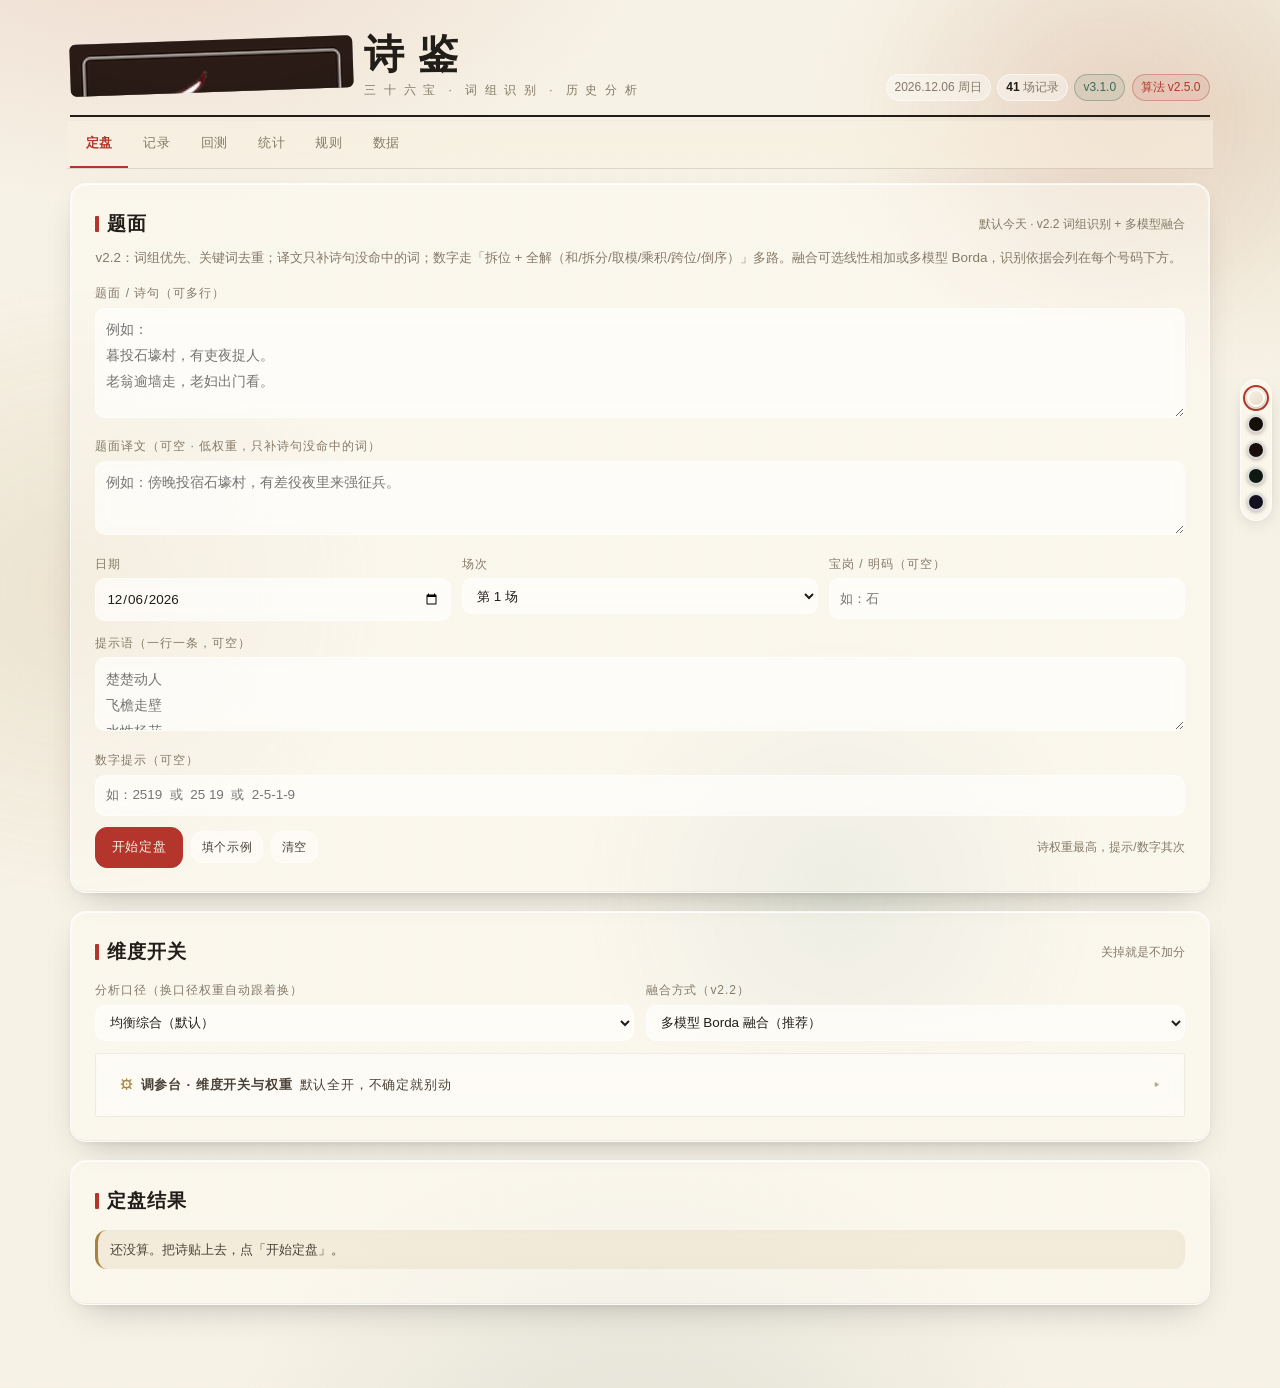
==== www/index.html @ 7b57fe8f "诗鉴 v3.1：公牛图标 + 玻璃界面 + 内置离线页面（修复 workflow 路径）" ====
<!DOCTYPE html>
<html lang="zh-CN">
<head>
<meta charset="utf-8">
<meta name="viewport" content="width=device-width,initial-scale=1,viewport-fit=cover,user-scalable=no">
<meta name="theme-color" content="#f7f2e6">
<meta name="apple-mobile-web-app-capable" content="yes">
<meta name="apple-mobile-web-app-status-bar-style" content="default">
<meta name="apple-mobile-web-app-title" content="诗鉴">
<title>诗鉴 v3.0 — 词组识别 · 历史分析 · 回测</title>
<!-- 动态生成 App 图标 -->
<link rel="icon" href="[data-uri]">
<link rel="apple-touch-icon" href="[data-uri]">
<style>/* ===== 36宝诗鉴 · 设计系统 ===== */
:root{
  --paper:#f7f2e6; --paper-2:#efe7d5; --paper-3:#e6dbc4;
  --ink:#211d18; --ink-2:#4a4238; --ink-3:#857a68; --ink-4:#b3a892;
  --line:rgba(33,29,24,.13); --line-2:rgba(33,29,24,.07);
  --cinnabar:#b3352b; --cinnabar-soft:rgba(179,53,43,.09);
  --gold:#a8823f; --gold-soft:rgba(168,130,63,.12);
  --jade:#3d6b58; --jade-soft:rgba(61,107,88,.1);
  --shadow-1:0 1px 2px rgba(33,29,24,.06),0 6px 18px -12px rgba(33,29,24,.35);
  --shadow-2:0 2px 4px rgba(33,29,24,.08),0 18px 40px -24px rgba(33,29,24,.5);
  --r:3px;
  --sans:-apple-system,BlinkMacSystemFont,"PingFang SC","Hiragino Sans GB","Microsoft YaHei","Source Han Sans SC","Noto Sans CJK SC",sans-serif;
  --serif:"Songti SC","Noto Serif CJK SC","Source Han Serif SC",SimSun,"Times New Roman",serif;
  --mono:"SF Mono",ui-monospace,Menlo,Consolas,"Courier New",monospace;
  --fs-hero:clamp(1.6rem,1.15rem + 2.2vw,2.5rem);
  --fs-h1:clamp(1.22rem,1rem + 1vw,1.6rem);
  --fs-h2:clamp(1.02rem,.95rem + .45vw,1.18rem);
  --fs-body:clamp(.875rem,.84rem + .2vw,.95rem);
  --fs-sm:clamp(.78rem,.75rem + .14vw,.84rem);
  --fs-xs:clamp(.7rem,.68rem + .1vw,.75rem);
  --gap:clamp(.75rem,.6rem + 1vw,1.15rem);
  --pad:clamp(.9rem,.7rem + 1.4vw,1.5rem);
}
*{box-sizing:border-box;-webkit-tap-highlight-color:transparent}
html,body{margin:0;padding:0}
html{-webkit-text-size-adjust:100%}
body{
  font-family:var(--sans); font-size:var(--fs-body); color:var(--ink);
  background:var(--paper);
  background-image:
    radial-gradient(1200px 600px at 15% -10%,rgba(168,130,63,.10),transparent 60%),
    radial-gradient(900px 500px at 100% 0%,rgba(179,53,43,.06),transparent 55%),
    repeating-linear-gradient(90deg,rgba(33,29,24,.018) 0 1px,transparent 1px 3px);
  line-height:1.68; overflow-wrap:break-word; word-break:break-word; min-height:100vh;
  padding-top: env(safe-area-inset-top);
  padding-bottom: env(safe-area-inset-bottom);
}
::selection{background:rgba(179,53,43,.18)}
button,input,select,textarea{font:inherit;color:inherit}
a{color:var(--cinnabar);text-decoration:none}

/* ---------- 外框 ---------- */
.app{max-width:1180px;margin:0 auto;padding:0 clamp(.7rem,1.6vw,1.6rem) 4rem}
.masthead{position:relative;padding:clamp(1.1rem,2.6vw,2rem) 0 .9rem;border-bottom:2px solid var(--ink);margin-bottom:.2rem}
.masthead::after{content:"";position:absolute;left:0;right:0;bottom:-6px;height:1px;background:var(--line)}
.mh-row{display:flex;align-items:flex-end;justify-content:space-between;gap:1rem;flex-wrap:wrap}
.brand{display:flex;align-items:center;gap:.7rem;min-width:0;flex:1 1 auto}
.brand>div{flex:1 1 auto;min-width:0}
.seal{width:clamp(38px,6vw,52px);height:clamp(38px,6vw,52px);flex:none;background:var(--cinnabar);color:#fff8ee;border-radius:2px;display:grid;place-items:center;font-family:var(--serif);font-size:clamp(.9rem,2.2vw,1.15rem);line-height:1;letter-spacing:.02em;text-align:center;padding:.15em;box-shadow:inset 0 0 0 1.5px rgba(255,248,238,.55);transform:rotate(-2deg);}
.brand h1{font-family:var(--serif);font-size:var(--fs-hero);margin:0;letter-spacing:.04em;line-height:1.15;font-weight:700;width:100%}
.brand .sub{font-size:var(--fs-xs);color:var(--ink-3);letter-spacing:.18em;margin-top:.15rem}
.mh-meta{display:flex;gap:.4rem;flex-wrap:wrap;align-items:center;font-size:var(--fs-xs);color:var(--ink-3)}
.chip{border:1px solid var(--line);padding:.15rem .5rem;border-radius:2px;background:rgba(255,255,255,.4);white-space:nowrap}
.chip b{color:var(--ink);font-weight:600}
.chip.red{border-color:rgba(179,53,43,.35);color:var(--cinnabar);background:var(--cinnabar-soft)}
.chip.jade{border-color:rgba(61,107,88,.35);color:var(--jade);background:var(--jade-soft)}

/* ---------- 导航 (App底栏风格适配) ---------- */
.nav{display:flex;gap:0;overflow-x:auto;scrollbar-width:none;border-bottom:1px solid var(--line);position:sticky;top:0;z-index:30;background:rgba(247,242,230,.94);backdrop-filter:blur(8px);-webkit-backdrop-filter:blur(8px);margin:0 -.2rem .9rem;padding:0 .2rem}
.nav::-webkit-scrollbar{display:none}
.nav button{appearance:none;background:none;border:0;border-bottom:2px solid transparent;padding:.72rem clamp(.55rem,1.6vw,.95rem);font-size:var(--fs-sm);color:var(--ink-3);cursor:pointer;white-space:nowrap;font-family:var(--sans);transition:color .18s,border-color .18s;letter-spacing:.04em;}
.nav button:hover{color:var(--ink)}
.nav button.on{color:var(--cinnabar);border-bottom-color:var(--cinnabar);font-weight:600}

/* ---------- 卡片 ---------- */
.panel{display:none;animation:fade .26s ease both}
.panel.on{display:block}
@keyframes fade{from{opacity:0;transform:translateY(6px)}to{opacity:1;transform:none}}
.card{background:rgba(255,255,255,.5);border:1px solid var(--line);border-radius:var(--r);padding:var(--pad);box-shadow:var(--shadow-1);margin-bottom:var(--gap);position:relative;}
.card::before{content:"";position:absolute;inset:3px;border:1px solid var(--line-2);border-radius:2px;pointer-events:none;}
.card>*{position:relative}
.card.flush{padding:0}
.card-t{display:flex;align-items:center;gap:.5rem;margin:0 0 .8rem;flex-wrap:wrap}
.card-t h2,.card-t h3{font-family:var(--serif);font-size:var(--fs-h2);margin:0;font-weight:700;letter-spacing:.05em;}
.card-t .k{width:4px;height:1.05em;background:var(--cinnabar);display:inline-block;flex:none;border-radius:1px}
.card-t .hint{font-size:var(--fs-xs);color:var(--ink-3);margin-left:auto;font-family:var(--sans)}
.card-sub{font-size:var(--fs-sm);color:var(--ink-3);margin:-.35rem 0 .9rem;line-height:1.6}

/* ---------- 表单 ---------- */
label.f{display:block;font-size:var(--fs-xs);color:var(--ink-3);letter-spacing:.08em;margin-bottom:.28rem}
input[type=text],input[type=number],input[type=date],select,textarea{width:100%;background:rgba(255,255,255,.72);border:1px solid var(--line);border-radius:2px;padding:.52rem .62rem;font-size:var(--fs-sm);outline:none;transition:border-color .16s,box-shadow .16s;}
input:focus,select:focus,textarea:focus{border-color:rgba(179,53,43,.5);box-shadow:0 0 0 3px rgba(179,53,43,.08)}
textarea{resize:vertical;min-height:110px;font-family:var(--serif);line-height:1.9;font-size:calc(var(--fs-sm) * 1.03)}
.row{display:grid;gap:.7rem;grid-template-columns:repeat(auto-fit,minmax(min(100%,150px),1fr))}
.field{margin-bottom:.7rem}
.btn{appearance:none;cursor:pointer;border:1px solid var(--ink);background:var(--ink);color:var(--paper);padding:.5rem .95rem;border-radius:2px;font-size:var(--fs-sm);letter-spacing:.06em;transition:transform .12s,background .16s,box-shadow .16s;display:inline-flex;align-items:center;gap:.4rem;}
.btn:hover{background:#332c24}
.btn:active{transform:translateY(1px)}
.btn.red{background:var(--cinnabar);border-color:var(--cinnabar)}
.btn.red:hover{background:#9c2c23}
.btn.ghost{background:transparent;color:var(--ink-2);border-color:var(--line)}
.btn.ghost:hover{background:rgba(33,29,24,.05);color:var(--ink)}
.btn.sm{padding:.3rem .6rem;font-size:var(--fs-xs)}
.btn:disabled{opacity:.45;cursor:not-allowed}
.btn-row{display:flex;gap:.5rem;flex-wrap:wrap;align-items:center}
.switch{display:flex;align-items:center;gap:.55rem;font-size:var(--fs-sm);cursor:pointer;user-select:none;padding:.25rem 0}
.switch input{appearance:none;width:2.15rem;height:1.15rem;background:var(--paper-3);border-radius:999px;position:relative;cursor:pointer;border:1px solid var(--line);transition:background .18s;flex:none}
.switch input::after{content:"";position:absolute;top:1px;left:1px;width:calc(1.15rem - 4px);height:calc(1.15rem - 4px);background:#fff;border-radius:50%;transition:transform .18s;box-shadow:0 1px 2px rgba(0,0,0,.2)}
.switch input:checked{background:var(--jade)}
.switch input:checked::after{transform:translateX(1rem)}

/* ---------- 表格 ---------- */
.tw{overflow-x:auto;-webkit-overflow-scrolling:touch;border:1px solid var(--line);border-radius:2px}
table{border-collapse:collapse;width:100%;font-size:var(--fs-sm);min-width:420px}
th,td{padding:.48rem .6rem;text-align:left;border-bottom:1px solid var(--line-2);vertical-align:middle}
th{background:rgba(33,29,24,.045);font-weight:600;font-size:var(--fs-xs);color:var(--ink-2);letter-spacing:.06em;white-space:nowrap}
tbody tr:last-child td{border-bottom:0}
tbody tr:hover{background:rgba(168,130,63,.06)}
td.num,th.num{font-family:var(--mono);font-variant-numeric:tabular-nums}

/* ---------- 排名条 ---------- */
.rank{display:flex;flex-direction:column;gap:.42rem;margin-top:.3rem}
.rk{display:grid;grid-template-columns:1.55rem 1fr auto;gap:.55rem;align-items:center;padding:.5rem .55rem;border:1px solid var(--line-2);border-radius:2px;background:rgba(255,255,255,.45);transition:background .16s,transform .16s}
.rk:hover{background:rgba(255,255,255,.8);transform:translateX(2px)}
.rk.top1{border-color:rgba(179,53,43,.45);background:linear-gradient(90deg,var(--cinnabar-soft),rgba(255,255,255,.4) 70%)}
.rk .i{font-family:var(--serif);font-size:1.05rem;color:var(--ink-4);text-align:center;font-weight:700}
.rk.top1 .i{color:var(--cinnabar)}
.rk .nm{font-family:var(--serif);font-weight:600;letter-spacing:.03em;font-size:calc(var(--fs-sm) * 1.06)}
.rk .nm small{font-weight:400;color:var(--ink-3);font-family:var(--sans);font-size:var(--fs-xs);margin-left:.3rem;letter-spacing:0}
.rk .bar{height:4px;background:rgba(33,29,24,.07);border-radius:99px;margin-top:.32rem;overflow:hidden}
.rk .bar i{display:block;height:100%;background:linear-gradient(90deg,var(--gold),var(--cinnabar));border-radius:99px;transition:width .5s cubic-bezier(.2,.8,.2,1)}
.rk .sc{font-family:var(--mono);font-size:var(--fs-sm);font-weight:600;color:var(--ink-2);white-space:nowrap;font-variant-numeric:tabular-nums}
.rk .why{font-size:var(--fs-xs);color:var(--ink-3);margin-top:.22rem;line-height:1.45}

/* ---------- 统计数字 ---------- */
.stat-grid{display:grid;gap:.6rem;grid-template-columns:repeat(auto-fit,minmax(min(100%,132px),1fr))}
.stat{border:1px solid var(--line);border-radius:2px;padding:.6rem .7rem;background:rgba(255,255,255,.45);min-width:0}
.stat .lab{font-size:var(--fs-xs);color:var(--ink-3);letter-spacing:.1em;white-space:nowrap;overflow:hidden;text-overflow:ellipsis}
.stat .val{font-family:var(--mono);font-size:clamp(1.05rem,.9rem + .7vw,1.5rem);font-weight:600;line-height:1.3;font-variant-numeric:tabular-nums;overflow-wrap:anywhere}
.stat .val.good{color:var(--jade)}
.stat .val.bad{color:var(--cinnabar)}
.stat .val.mute{color:var(--ink-3)}
.stat .tip{font-size:var(--fs-xs);color:var(--ink-4);line-height:1.4}

/* ---------- 图表 ---------- */
.chart{width:100%;overflow:hidden;border:1px solid var(--line-2);border-radius:2px;background:rgba(255,255,255,.42);padding:.4rem}
.chart svg{display:block;width:100%;height:auto;overflow:visible}
.chart .grid-l{stroke:rgba(33,29,24,.09);stroke-width:1}
.chart .axis-t{font-size:9px;fill:#857a68;font-family:var(--mono)}
.chart .base-l{stroke:#b3352b;stroke-width:1.2;stroke-dasharray:4 4;opacity:.75}
.legend{display:flex;gap:.9rem;flex-wrap:wrap;font-size:var(--fs-xs);color:var(--ink-3);margin-top:.45rem}
.legend i{display:inline-block;width:14px;height:3px;border-radius:2px;margin-right:.3rem;vertical-align:middle}

/* ---------- 提示条 ---------- */
.note{border-left:3px solid var(--gold);background:var(--gold-soft);padding:.55rem .75rem;font-size:var(--fs-sm);color:var(--ink-2);margin:.7rem 0;border-radius:0 2px 2px 0;line-height:1.6}
.note.red{border-color:var(--cinnabar);background:var(--cinnabar-soft)}
.note.jade{border-color:var(--jade);background:var(--jade-soft)}
.note b{color:var(--ink)}

/* ---------- toast ---------- */
.toast{position:fixed;left:50%;bottom:calc(1.4rem + env(safe-area-inset-bottom));transform:translateX(-50%) translateY(20px);background:var(--ink);color:var(--paper);padding:.55rem 1rem;border-radius:3px;font-size:var(--fs-sm);opacity:0;pointer-events:none;transition:opacity .22s,transform .22s;z-index:200;max-width:88vw;text-align:center;box-shadow:var(--shadow-2)}
.toast.on{opacity:1;transform:translateX(-50%)}
.toast.err{background:var(--cinnabar)}

/* ---------- 小工具 ---------- */
.muted{color:var(--ink-3)}
.mono{font-family:var(--mono);font-variant-numeric:tabular-nums}
.center{text-align:center}
.mt{margin-top:.9rem}
.flexbetween{display:flex;justify-content:space-between;align-items:center;gap:.6rem;flex-wrap:wrap}
.tag{display:inline-block;font-size:var(--fs-xs);padding:.05rem .4rem;border-radius:2px;border:1px solid var(--line);color:var(--ink-3);background:rgba(255,255,255,.5);letter-spacing:.04em;white-space:nowrap}
.tag.g{color:var(--jade);border-color:rgba(61,107,88,.3);background:var(--jade-soft)}
.tag.r{color:var(--cinnabar);border-color:rgba(179,53,43,.3);background:var(--cinnabar-soft)}
.tag.y{color:var(--gold);border-color:rgba(168,130,63,.35);background:var(--gold-soft)}
.sep{height:1px;background:var(--line);margin:1rem 0}
details{border:1px solid var(--line-2);border-radius:2px;padding:.55rem .7rem;margin-top:.7rem;background:rgba(255,255,255,.32)}
summary{cursor:pointer;font-size:var(--fs-sm);font-weight:600;color:var(--ink-2);letter-spacing:.05em}
details[open] summary{margin-bottom:.6rem}
.kv{display:grid;grid-template-columns:auto 1fr;gap:.2rem .8rem;font-size:var(--fs-sm)}
.kv dt{color:var(--ink-3);white-space:nowrap}
.kv dd{margin:0;font-family:var(--mono);font-variant-numeric:tabular-nums}

/* ---------- v3 全局滚动优化 ---------- */
html{scrollbar-width:thin;scrollbar-color:rgba(33,29,24,.22) transparent;scroll-behavior:smooth}
body{overscroll-behavior-y:contain}
*::-webkit-scrollbar{width:8px;height:8px}
*::-webkit-scrollbar-thumb{background:rgba(33,29,24,.2);border-radius:99px;border:2px solid transparent;background-clip:content-box}
*::-webkit-scrollbar-thumb:hover{background:rgba(33,29,24,.32);background-clip:content-box}
*::-webkit-scrollbar-track{background:transparent}
.tw::-webkit-scrollbar{height:6px}

/* ---------- v3 调参台抽屉 ---------- */
details.param{border:1px solid var(--line-2);border-radius:2px;margin-top:.8rem;background:rgba(255,255,255,.32)}
details.param>summary{cursor:pointer;list-style:none;display:flex;align-items:center;gap:.45rem;font-size:var(--fs-sm);font-weight:600;color:var(--ink-2);letter-spacing:.06em;padding:.62rem .75rem;min-height:44px;user-select:none}
details.param>summary::-webkit-details-marker{display:none}
details.param>summary::before{content:"⚙";color:var(--gold)}
details.param>summary::after{content:"▸";margin-left:auto;color:var(--ink-4);transition:transform .2s}
details.param[open]>summary::after{transform:rotate(90deg)}
details.param>summary .pill{font-weight:400}
details.param .pbody{padding:.2rem .75rem .8rem}

/* ===== v3.1 液态玻璃层（变量驱动 · 5 主题） ===== */
:root{
  --glass-card:rgba(255,252,245,.44); --glass-border:rgba(255,255,255,.55); --glass-hi:rgba(255,255,255,.65);
  --glass-chip:rgba(255,255,255,.38); --glass-input:rgba(255,255,255,.55); --glass-inputfocus:rgba(255,255,255,.72);
  --glass-ghost:rgba(255,255,255,.32); --glass-tw:rgba(255,255,255,.22); --glass-th:rgba(255,255,255,.42);
  --glass-trhover:rgba(255,255,255,.35); --glass-stat:rgba(255,255,255,.42); --glass-details:rgba(255,255,255,.35);
  --glass-chart:rgba(255,255,255,.35); --glass-nav:rgba(247,242,230,.58); --glass-navm:rgba(251,247,236,.62);
  --glass-navborder:rgba(255,255,255,.45);
  --blob1:rgba(179,53,43,.10); --blob2:rgba(168,130,63,.13); --blob3:rgba(61,107,88,.11);
  --g1:rgba(179,53,43,.13); --g2:rgba(168,130,63,.15); --g3:rgba(61,107,88,.12);
  --grid:rgba(33,29,24,.09);
}
body{
  background-color:var(--paper);
  background-image:
    radial-gradient(900px 520px at 12% -6%,var(--g1),transparent 55%),
    radial-gradient(760px 480px at 96% 8%,var(--g2),transparent 55%),
    radial-gradient(700px 600px at 50% 108%,var(--g3),transparent 60%),
    repeating-linear-gradient(90deg,rgba(128,120,100,.012) 0 1px,transparent 1px 3px);
}
/* 漂浮光斑：给玻璃提供折射色彩 */
body::before{content:"";position:fixed;inset:-15%;z-index:0;pointer-events:none;
  background:
    radial-gradient(340px 340px at 78% 22%,var(--blob1),transparent 70%),
    radial-gradient(430px 430px at 16% 62%,var(--blob2),transparent 70%),
    radial-gradient(360px 360px at 62% 88%,var(--blob3),transparent 70%);
  filter:blur(10px);}
.app{position:relative;z-index:1}
.card{background:var(--glass-card);
  backdrop-filter:blur(22px) saturate(165%);-webkit-backdrop-filter:blur(22px) saturate(165%);
  border:1px solid var(--glass-border);border-radius:16px;
  box-shadow:inset 0 1px 0 var(--glass-hi),inset 0 -1px 0 rgba(33,29,24,.05),
    0 2px 8px -4px rgba(33,29,24,.14),0 14px 34px -16px rgba(0,0,0,.28)}
.card::before{content:"";position:absolute;inset:0;border:1px solid var(--glass-border);border-radius:16px;pointer-events:none;
  -webkit-mask:linear-gradient(180deg,#000 0%,transparent 32%);mask:linear-gradient(180deg,#000 0%,transparent 32%)}
.chip{border-radius:999px;background:var(--glass-chip);backdrop-filter:blur(10px);-webkit-backdrop-filter:blur(10px);border-color:var(--glass-border)}
.nav{background:var(--glass-nav);backdrop-filter:blur(18px) saturate(150%);-webkit-backdrop-filter:blur(18px) saturate(150%)}
input[type=text],input[type=number],input[type=date],select,textarea{
  background:var(--glass-input);border-radius:10px;border-color:var(--glass-border);
  backdrop-filter:blur(8px);-webkit-backdrop-filter:blur(8px)}
input:focus,select:focus,textarea:focus{background:var(--glass-inputfocus)}
.btn{border-radius:12px}
.btn.ghost{background:var(--glass-ghost);border-color:var(--glass-border);backdrop-filter:blur(10px);-webkit-backdrop-filter:blur(10px)}
.btn.ghost:hover{background:var(--glass-trhover)}
.tw{border-radius:14px;background:var(--glass-tw);backdrop-filter:blur(10px);-webkit-backdrop-filter:blur(10px)}
th{background:var(--glass-th)}
tbody tr:hover{background:var(--glass-trhover)}
.stat,.rk{border-radius:12px;background:var(--glass-stat);backdrop-filter:blur(8px);-webkit-backdrop-filter:blur(8px)}
.note,.toast,details{border-radius:12px}
.note{backdrop-filter:blur(8px);-webkit-backdrop-filter:blur(8px)}
details{background:var(--glass-details);backdrop-filter:blur(10px);-webkit-backdrop-filter:blur(10px)}
.toast{background:rgba(20,16,10,.72);backdrop-filter:blur(16px);-webkit-backdrop-filter:blur(16px)}
.chart{border-radius:12px;background:var(--glass-chart);backdrop-filter:blur(8px);-webkit-backdrop-filter:blur(8px)}
.chart .grid-l{stroke:var(--grid)}
.chart .axis-t{fill:var(--ink-3)}
.rk .bar{background:var(--grid)}
.seal{border-radius:6px}
/* 主题切换球 */
.themebad{position:fixed;right:8px;top:50%;transform:translateY(-50%);z-index:120;display:flex;flex-direction:column;gap:8px;
  padding:9px 6px;border-radius:999px;background:var(--glass-card);backdrop-filter:blur(16px) saturate(160%);-webkit-backdrop-filter:blur(16px) saturate(160%);
  border:1px solid var(--glass-border);box-shadow:0 6px 20px -10px rgba(0,0,0,.4)}
.themebad button{width:18px;height:18px;border-radius:50%;border:2px solid rgba(255,255,255,.85);cursor:pointer;padding:0;appearance:none;box-shadow:0 1px 4px rgba(0,0,0,.3);transition:transform .15s}
.themebad button:hover{transform:scale(1.25)}
.themebad button.on{outline:2px solid var(--cinnabar);outline-offset:2px}
.card,.chip,.nav,.tw,.stat,.note,details,.chart,input,select,textarea,button.btn{
  transition:background-color .35s ease,border-color .35s ease,color .35s ease,box-shadow .35s ease}

/* ---------- 主题 · 墨玉夜宴 ---------- */
html[data-theme="night"]{
  --paper:#141009; --paper-2:#1c1712; --paper-3:#241e16;
  --ink:#efe6d4; --ink-2:#cfc3ab; --ink-3:#a2967f; --ink-4:#6e6350;
  --line:rgba(240,230,210,.14); --line-2:rgba(240,230,210,.08);
  --cinnabar:#e0655a; --gold:#c99b52; --jade:#6fae8f;
  --cinnabar-soft:rgba(224,101,90,.14); --gold-soft:rgba(201,155,82,.14); --jade-soft:rgba(111,174,143,.13);
  --glass-card:rgba(30,24,17,.55); --glass-border:rgba(240,230,210,.16); --glass-hi:rgba(255,255,255,.09);
  --glass-chip:rgba(30,24,17,.5); --glass-input:rgba(20,16,10,.5); --glass-inputfocus:rgba(20,16,10,.72);
  --glass-ghost:rgba(240,230,210,.08); --glass-tw:rgba(20,16,10,.4); --glass-th:rgba(240,230,210,.09);
  --glass-trhover:rgba(240,230,210,.09); --glass-stat:rgba(30,24,17,.5); --glass-details:rgba(30,24,17,.45);
  --glass-chart:rgba(20,16,10,.4); --glass-nav:rgba(20,16,10,.55); --glass-navm:rgba(20,16,10,.62);
  --glass-navborder:rgba(240,230,210,.12);
  --blob1:rgba(224,101,90,.12); --blob2:rgba(201,155,82,.13); --blob3:rgba(111,174,143,.09);
  --g1:rgba(224,101,90,.10); --g2:rgba(201,155,82,.10); --g3:rgba(111,174,143,.07);
  --grid:rgba(240,230,210,.12);
}
/* ---------- 主题 · 霞红琉璃 ---------- */
html[data-theme="rouge"]{
  --paper:#190d0b; --paper-2:#22120f; --paper-3:#2c1714;
  --ink:#f5e6dd; --ink-2:#d4b8ab; --ink-3:#a98d7f; --ink-4:#74584c;
  --line:rgba(245,230,220,.15); --line-2:rgba(245,230,220,.08);
  --cinnabar:#e8766a; --gold:#d0a05c; --jade:#74b394;
  --cinnabar-soft:rgba(232,118,106,.15); --gold-soft:rgba(208,160,92,.13); --jade-soft:rgba(116,179,148,.12);
  --glass-card:rgba(58,26,22,.5); --glass-border:rgba(255,225,210,.16); --glass-hi:rgba(255,255,255,.1);
  --glass-chip:rgba(58,26,22,.46); --glass-input:rgba(30,14,12,.55); --glass-inputfocus:rgba(30,14,12,.75);
  --glass-ghost:rgba(255,225,210,.09); --glass-tw:rgba(30,14,12,.4); --glass-th:rgba(255,225,210,.1);
  --glass-trhover:rgba(255,225,210,.1); --glass-stat:rgba(58,26,22,.46); --glass-details:rgba(58,26,22,.42);
  --glass-chart:rgba(30,14,12,.4); --glass-nav:rgba(30,14,12,.55); --glass-navm:rgba(30,14,12,.62);
  --glass-navborder:rgba(255,225,210,.13);
  --blob1:rgba(232,118,106,.15); --blob2:rgba(208,160,92,.12); --blob3:rgba(255,120,150,.08);
  --g1:rgba(232,118,106,.13); --g2:rgba(208,160,92,.10); --g3:rgba(255,120,150,.06);
  --grid:rgba(245,230,220,.13);
}
/* ---------- 主题 · 翡翠琉璃 ---------- */
html[data-theme="jade"]{
  --paper:#0e1712; --paper-2:#152019; --paper-3:#1c2a21;
  --ink:#e4efe4; --ink-2:#bdd0bd; --ink-3:#8ba189; --ink-4:#5c7260;
  --line:rgba(228,239,228,.14); --line-2:rgba(228,239,228,.08);
  --cinnabar:#e0655a; --gold:#cfa457; --jade:#5fbe91;
  --cinnabar-soft:rgba(224,101,90,.13); --gold-soft:rgba(207,164,87,.13); --jade-soft:rgba(95,190,145,.14);
  --glass-card:rgba(22,44,34,.52); --glass-border:rgba(220,245,230,.15); --glass-hi:rgba(255,255,255,.09);
  --glass-chip:rgba(22,44,34,.48); --glass-input:rgba(10,20,15,.55); --glass-inputfocus:rgba(10,20,15,.75);
  --glass-ghost:rgba(220,245,230,.08); --glass-tw:rgba(10,20,15,.4); --glass-th:rgba(220,245,230,.09);
  --glass-trhover:rgba(220,245,230,.1); --glass-stat:rgba(22,44,34,.48); --glass-details:rgba(22,44,34,.44);
  --glass-chart:rgba(10,20,15,.4); --glass-nav:rgba(10,20,15,.55); --glass-navm:rgba(10,20,15,.62);
  --glass-navborder:rgba(220,245,230,.12);
  --blob1:rgba(95,190,145,.13); --blob2:rgba(207,164,87,.11); --blob3:rgba(80,180,200,.08);
  --g1:rgba(95,190,145,.10); --g2:rgba(207,164,87,.09); --g3:rgba(80,180,200,.06);
  --grid:rgba(228,239,228,.12);
}
/* ---------- 主题 · 紫霭琉璃 ---------- */
html[data-theme="violet"]{
  --paper:#151020; --paper-2:#1d1729; --paper-3:#251d35;
  --ink:#ece5f5; --ink-2:#c7bcdc; --ink-3:#9a8cb3; --ink-4:#675a80;
  --line:rgba(236,229,245,.14); --line-2:rgba(236,229,245,.08);
  --cinnabar:#e8766a; --gold:#cfa0d8; --jade:#7fc2b0;
  --cinnabar-soft:rgba(232,118,106,.14); --gold-soft:rgba(207,160,216,.13); --jade-soft:rgba(127,194,176,.12);
  --glass-card:rgba(44,32,72,.5); --glass-border:rgba(230,220,255,.16); --glass-hi:rgba(255,255,255,.1);
  --glass-chip:rgba(44,32,72,.46); --glass-input:rgba(22,16,34,.55); --glass-inputfocus:rgba(22,16,34,.75);
  --glass-ghost:rgba(230,220,255,.09); --glass-tw:rgba(22,16,34,.4); --glass-th:rgba(230,220,255,.09);
  --glass-trhover:rgba(230,220,255,.1); --glass-stat:rgba(44,32,72,.46); --glass-details:rgba(44,32,72,.42);
  --glass-chart:rgba(22,16,34,.4); --glass-nav:rgba(22,16,34,.55); --glass-navm:rgba(22,16,34,.62);
  --glass-navborder:rgba(230,220,255,.13);
  --blob1:rgba(167,120,240,.14); --blob2:rgba(240,120,180,.11); --blob3:rgba(90,140,250,.09);
  --g1:rgba(167,120,240,.12); --g2:rgba(240,120,180,.09); --g3:rgba(90,140,250,.07);
  --grid:rgba(236,229,245,.12);
}
@supports not ((backdrop-filter:blur(1px)) or (-webkit-backdrop-filter:blur(1px))){
  .card,.chip,.tw,.stat,.rk,details,.chart{background:var(--glass-card)}
  .card,.chip,.tw,.stat,.rk,details,.chart{opacity:1}
  html:not([data-theme]) .card,html[data-theme=""] .card{background:rgba(255,252,245,.85)}
  input[type=text],input[type=number],input[type=date],select,textarea{background:rgba(255,255,255,.9)}
}

/* 手机 */
@media (max-width:640px){
  /* v3 底部 Tab Bar 取代顶栏横滚 */
  .nav{position:fixed;left:0;right:0;bottom:0;top:auto;z-index:100;margin:0;padding:4px 3px calc(5px + env(safe-area-inset-bottom));display:flex;gap:2px;border-bottom:0;border-top:1px solid var(--glass-navborder);background:var(--glass-navm);backdrop-filter:blur(22px) saturate(170%);-webkit-backdrop-filter:blur(22px) saturate(170%);box-shadow:0 -6px 24px -14px rgba(0,0,0,.35)}
  .nav button{flex:1 1 0;display:flex;flex-direction:column;align-items:center;justify-content:center;gap:2px;min-height:48px;padding:.2rem 0;font-size:.66rem;letter-spacing:.02em;border-bottom:0;border-radius:9px}
  .nav button::before{content:attr(data-icon);font-family:var(--serif);font-size:1.12rem;line-height:1;font-weight:700;opacity:.85}
  .nav button.on{background:var(--cinnabar-soft);border-bottom:0;color:var(--cinnabar)}
  .nav button[data-tab="pick"]{color:var(--cinnabar)}
  .nav button[data-tab="pick"]::before{background:var(--cinnabar);color:#fff8ee;width:1.7rem;height:1.7rem;border-radius:50%;display:grid;place-items:center;font-size:.95rem;margin-top:-.85rem;box-shadow:0 3px 10px -3px rgba(179,53,43,.55);border:2px solid #fbf7ec}
  .nav button[data-tab="pick"].on::before{background:#9c2c23}
  body{padding-bottom:calc(72px + env(safe-area-inset-bottom))}
  .masthead{padding-top:1rem}
  .mh-meta{gap:.3rem}
  .card{padding:.85rem}
  .rk{grid-template-columns:1.35rem 1fr auto;gap:.4rem}
  th,td{padding:.42rem .45rem}
  .btn{padding:.62rem 1rem;min-height:42px;font-size:calc(var(--fs-sm) * 1.02)}
  .btn.sm{padding:.48rem .7rem;min-height:34px;font-size:var(--fs-xs)}
  .btn-row{gap:.55rem}
  .switch{min-height:36px}
}
</style>
</head>
<body>
<div class="app">

  <header class="masthead">
    <div class="mh-row">
      <div class="brand">
        <div class="seal" style="background:#181411;padding:0;overflow:hidden"><img src="[data-uri]" alt="牛头 Logo" style="width:100%;height:100%;object-fit:cover;transform:none"></div>
        <div>
          <h1>诗 鉴</h1>
          <div class="sub">三 十 六 宝 &nbsp;·&nbsp; 词 组 识 别 &nbsp;·&nbsp; 历 史 分 析</div>
        </div>
      </div>
      <div class="mh-meta">
        <span class="chip" id="chipDate">—</span>
        <span class="chip"><b id="chipCount">0</b> 场记录</span>
        <span class="chip jade" id="chipVer">v1.0</span>
        <span class="chip red" id="chipAlgo">算法 v1.0</span>
      </div>
    </div>
  </header>

  <nav class="nav" id="nav">
    <button data-tab="pick" data-icon="盘" class="on">定盘</button>
    <button data-tab="rec" data-icon="册">记录</button>
    <button data-tab="bt" data-icon="验">回测</button>
    <button data-tab="stat" data-icon="衡">统计</button>
    <button data-tab="rule" data-icon="典">规则</button>
    <button data-tab="data" data-icon="藏">数据</button>
  </nav>

  <!-- ============ 定盘 ============ -->
  <section class="panel on" id="panel-pick">
    <div class="card">
      <div class="card-t"><span class="k"></span><h2>题面</h2><span class="hint" id="pickDateHint"></span></div>
      <div class="card-sub">v2.2：词组优先、关键词去重；译文只补诗句没命中的词；数字走「拆位 + 全解（和/拆分/取模/乘积/跨位/倒序）」多路。融合可选线性相加或多模型 Borda，识别依据会列在每个号码下方。</div>

      <div class="field">
        <label class="f">题面 / 诗句（可多行）</label>
        <textarea id="inPoem" placeholder="例如：&#10;暮投石壕村，有吏夜捉人。&#10;老翁逾墙走，老妇出门看。"></textarea>
      </div>

      <div class="field">
        <label class="f">题面译文（可空 · 低权重，只补诗句没命中的词）</label>
        <textarea id="inTranslation" style="min-height:74px" placeholder="例如：傍晚投宿石壕村，有差役夜里来强征兵。"></textarea>
      </div>

      <div class="row">
        <div class="field">
          <label class="f">日期</label>
          <input type="date" id="inDate">
        </div>
        <div class="field">
          <label class="f">场次</label>
          <select id="inSession"><option value="1">第 1 场</option><option value="2">第 2 场</option><option value="3">第 3 场</option></select>
        </div>
        <div class="field">
          <label class="f">宝岗 / 明码（可空）</label>
          <input type="text" id="inBaogang" placeholder="如：石">
        </div>
      </div>

      <div class="field">
        <label class="f">提示语（一行一条，可空）</label>
        <textarea id="inHints" style="min-height:74px" placeholder="楚楚动人&#10;飞檐走壁&#10;水性杨花&#10;摇摇欲坠&#10;飞沙走石"></textarea>
      </div>

      <div class="field">
        <label class="f">数字提示（可空）</label>
        <input type="text" id="inDigits" placeholder="如：2519  或  25 19  或  2-5-1-9">
      </div>

      <div class="flexbetween">
        <div class="btn-row">
          <button class="btn red" id="btnPick">开始定盘</button>
          <button class="btn ghost sm" id="btnPickDemo">填个示例</button>
          <button class="btn ghost sm" id="btnClearPick">清空</button>
        </div>
        <span class="muted" style="font-size:var(--fs-xs)">诗权重最高，提示/数字其次</span>
      </div>
    </div>

    <div class="card">
      <div class="card-t"><span class="k"></span><h2>维度开关</h2><span class="hint">关掉就是不加分</span></div>
      <div class="row" style="grid-template-columns:repeat(auto-fit,minmax(min(100%,200px),1fr))">
        <div class="field" style="margin:0">
          <label class="f">分析口径（换口径权重自动跟着换）</label>
          <select id="pickView">
            <option value="balanced">均衡综合（默认）</option>
            <option value="cold">冷门回补派（重遗漏/周期）</option>
            <option value="numeric">数字题解派（重数字/题解）</option>
          </select>
        </div>
        <div class="field" style="margin:0">
          <label class="f">融合方式（v2.2）</label>
          <select id="pickFuse">
            <option value="linear">线性相加（原算法）</option>
            <option value="borda" selected>多模型 Borda 融合（推荐）</option>
            <option value="both">两法对照（并排）</option>
          </select>
        </div>
      </div>
      <details class="param">
        <summary>调参台 · 维度开关与权重 <span class="pill">默认全开，不确定就别动</span></summary>
        <div class="pbody">
      <div class="row mt" style="grid-template-columns:repeat(auto-fit,minmax(min(100%,158px),1fr))">
        <label class="switch"><input type="checkbox" id="wPoem" checked> 诗面意象</label>
        <label class="switch"><input type="checkbox" id="wHint" checked> 提示语</label>
        <label class="switch"><input type="checkbox" id="wDigit" checked> 数字拆位</label>
        <label class="switch"><input type="checkbox" id="wNum" checked> 数字全解（和/拆分/取模）</label>
        <label class="switch"><input type="checkbox" id="wBal" checked> 结构补缺（六类形态）</label>
        <label class="switch"><input type="checkbox" id="wTwin" checked> 双胞胎连带</label>
        <label class="switch"><input type="checkbox" id="wCold" checked> 官方遗漏参考（来自统计图）</label>
        <label class="switch"><input type="checkbox" id="wHot" checked> 统计图累计频次</label>
        <label class="switch"><input type="checkbox" id="wRarity" checked> 稀有度回补（v2.4）</label>
        <label class="switch"><input type="checkbox" id="wTrend" checked> 多窗趋势（v2.4）</label>
      </div>
      <div class="row mt" style="grid-template-columns:repeat(auto-fit,minmax(min(100%,110px),1fr))">
        <div class="field" style="margin:0"><label class="f">诗 权重</label><input type="number" id="kPoem" value="1" step="0.1" min="0"></div>
        <div class="field" style="margin:0"><label class="f">提示 权重</label><input type="number" id="kHint" value="0.75" step="0.1" min="0"></div>
        <div class="field" style="margin:0"><label class="f">数字 权重</label><input type="number" id="kDigit" value="0.65" step="0.1" min="0"></div>
        <div class="field" style="margin:0"><label class="f">数字全解 权重</label><input type="number" id="kNum" value="0.5" step="0.1" min="0"></div>
        <div class="field" style="margin:0"><label class="f">结构补缺 权重</label><input type="number" id="kBal" value="0.35" step="0.1" min="0"></div>
        <div class="field" style="margin:0"><label class="f">双胞胎 权重</label><input type="number" id="kTwin" value="0.4" step="0.1" min="0"></div>
        <div class="field" style="margin:0"><label class="f">冷宝 权重</label><input type="number" id="kCold" value="0.3" step="0.1" min="0"></div>
        <div class="field" style="margin:0"><label class="f">热号 权重</label><input type="number" id="kHot" value="0.2" step="0.1" min="0"></div>
        <div class="field" style="margin:0"><label class="f">稀有度 权重</label><input type="number" id="kRarity" value="0.3" step="0.1" min="0"></div>
        <div class="field" style="margin:0"><label class="f">趋势 权重</label><input type="number" id="kTrend" value="0.25" step="0.1" min="0"></div>
      </div>
        </div>
      </details>
    </div>

    <div class="card" id="pickResultCard">
      <div class="card-t"><span class="k"></span><h2>定盘结果</h2><span class="hint" id="pickAlgoHint"></span></div>
      <div id="pickResult"><div class="note">还没算。把诗贴上去，点「开始定盘」。</div></div>
    </div>
  </section>

  <!-- ============ 记录 ============ -->
  <section class="panel" id="panel-rec">
    <div class="card">
      <div class="card-t"><span class="k"></span><h2>记一场</h2><span class="hint">录进去才能回测</span></div>
      <div class="row" style="grid-template-columns:repeat(auto-fit,minmax(min(100%,118px),1fr))">
        <div class="field"><label class="f">期号</label><input type="text" id="recIssue" placeholder="自动"></div>
        <div class="field"><label class="f">日期</label><input type="date" id="recDate"></div>
        <div class="field"><label class="f">场次</label><select id="recSession"><option>1</option><option>2</option><option>3</option></select></div>
        <div class="field"><label class="f">开出的宝</label><select id="recBao"></select></div>
      </div>
      <div class="btn-row"><button class="btn red" id="btnAddRec">记下这场</button><button class="btn ghost sm" id="btnUndo">撤销上一场</button></div>
    </div>

    <div class="card">
      <div class="card-t"><span class="k"></span><h2>批量粘贴</h2><span class="hint">一行一场</span></div>
      <div class="card-sub">格式随意，认得这些写法：<span class="mono">11-13 3 家猫</span> · <span class="mono">2026-11-13,2,18</span> · <span class="mono">11月13日 第1场 白鱼</span></div>
      <textarea id="bulkText" style="min-height:96px" placeholder="11-01 1 白鱼&#10;11-01 2 家猫&#10;11-01 3 鳝鱼"></textarea>
      <div class="btn-row mt"><button class="btn" id="btnBulk">解析并导入</button><span class="muted" style="font-size:var(--fs-xs)" id="bulkMsg"></span></div>
    </div>

    <div class="card">
      <div class="card-t"><span class="k"></span><h2>开奖记录</h2><span class="hint" id="recCountHint"></span></div>
      <div class="tw">
        <table>
          <thead><tr><th class="num">期号</th><th>日期</th><th class="num">场</th><th>开出</th><th class="num">距上期</th><th></th></tr></thead>
          <tbody id="recBody"></tbody>
        </table>
      </div>
    </div>
  </section>

  <!-- ============ 回测 ============ -->
  <section class="panel" id="panel-bt">
    <div class="card">
      <div class="card-t"><span class="k"></span><h2>回测实验室</h2><span class="hint">前 N 期算，验第 N+1 期</span></div>
      <div class="card-sub">
        滚动回测：每一期只用它之前的数据出候选池，再去对上的那一期，一期一期往前滚。命中率再好看都不算数，
        要看 <b>lift</b>（实际命中 ÷ 随机期望）和 <b>p 值</b>（这个成绩能不能用运气解释）。
      </div>

      <div class="row" style="grid-template-columns:repeat(auto-fit,minmax(min(100%,150px),1fr))">
        <div class="field"><label class="f">每期候选池大小 K</label><input type="number" id="btK" value="5" min="1" max="18"></div>
        <div class="field"><label class="f">起始期（热启动）</label><input type="number" id="btWarm" value="10" min="3"></div>
        <div class="field"><label class="f">统计区间</label><select id="btRange"><option value="all">全部</option><option value="100">近 100 期</option><option value="30">近 30 期</option></select></div>
        <div class="field"><label class="f">显著性阈值</label><select id="btAlpha"><option value="0.05">0.05</option><option value="0.01">0.01</option><option value="0.1">0.10</option></select></div>
      </div>

      <details>
        <summary>参与对比的策略</summary>
        <div class="row" style="grid-template-columns:repeat(auto-fit,minmax(min(100%,168px),1fr))">
          <label class="switch"><input type="checkbox" class="btStrat" value="rand" checked> 纯随机（对照组）</label>
          <label class="switch"><input type="checkbox" class="btStrat" value="twin" checked> 双胞胎跟随</label>
          <label class="switch"><input type="checkbox" class="btStrat" value="cold" checked> 冷号最长遗漏</label>
          <label class="switch"><input type="checkbox" class="btStrat" value="hot" checked> 近 30 期热号</label>
          <label class="switch"><input type="checkbox" class="btStrat" value="repeat"> 上期连开</label>
          <label class="switch"><input type="checkbox" class="btStrat" value="combo" checked> 综合打分（你现在这套）</label>
          <label class="switch"><input type="checkbox" class="btStrat" value="linear"> 历史模型·线性相加</label>
          <label class="switch"><input type="checkbox" class="btStrat" value="borda" checked> 历史模型·Borda 融合</label>
          <label class="switch"><input type="checkbox" class="btStrat" value="walk" checked> 滚动定权（走查）</label>
        </div>
        <div class="note" style="margin:.6rem 0 0">后三项是 v2.2 新加的：<b>Borda 融合</b>把 5 个历史类模型各自排名再融合；<b>滚动定权</b>每一期只用已经发生的数据，从 6 组候选权重里挑最近成绩最好的那组去押下一期（不偷看未来）。回测没有题面，所以这三项只用历史类模型。</div>
      </details>

      <div class="btn-row mt"><button class="btn red" id="btnRun">跑回测</button><span class="muted" style="font-size:var(--fs-xs)" id="btMsg"></span></div>
    </div>

    <div class="card">
      <div class="card-t"><span class="k"></span><h2>策略成绩</h2><span class="hint">已做多重比较校正</span></div>
      <div class="tw">
        <table>
          <thead><tr><th>策略</th><th class="num">期数</th><th class="num">命中</th><th class="num">命中率</th><th class="num">随机期望</th><th class="num">lift</th><th class="num">p</th><th class="num">q(FDR)</th><th class="num">95% 区间</th><th>判定</th></tr></thead>
          <tbody id="btBody"><tr><td colspan="10" class="muted center">还没跑</td></tr></tbody>
        </table>
      </div>
      <div class="legend"><span><i style="background:#3d6b58"></i>命中率</span><span><i style="background:#b3352b"></i>随机基线</span><span><i style="background:#a8823f"></i>滚动 10 期</span></div>
      <div class="chart" id="btChart"></div>
      <div class="note" id="btVerdict">怎么读：lift ≈ 1 就是跟瞎猜没区别；p 值小于阈值、而且 q 值也小，才叫「可能真有效」，样本太少时两个都别信。</div>
    </div>

    <div class="card">
      <div class="card-t"><span class="k"></span><h2>分段稳定性</h2><span class="hint">三段都 >1 才叫真稳</span></div>
      <div class="tw">
        <table>
          <thead><tr><th>策略</th><th class="num">第 1 段</th><th class="num">第 2 段</th><th class="num">第 3 段</th><th>判定</th></tr></thead>
          <tbody id="btSeg"><tr><td colspan="5" class="muted center">还没跑</td></tr></tbody>
        </table>
      </div>
      <div class="note">把回测期按时间切成三段，每段单独算 lift（实际命中 ÷ 随机期望）。三段都明显 &gt; 1，说明不是靠某一段撞运气；只有一段高、别的段掉到 1 以下，那这段成绩就不能当规律用。</div>
    </div>

    <div class="card">
      <div class="card-t"><span class="k"></span><h2>逐期明细</h2><span class="hint" id="btDetailHint"></span></div>
      <div class="tw" style="max-height:420px;overflow-y:auto">
        <table>
          <thead><tr><th class="num">期</th><th>日期</th><th>候选池</th><th>开出</th><th>命中</th></tr></thead>
          <tbody id="btDetail"><tr><td colspan="5" class="muted center">—</td></tr></tbody>
        </table>
      </div>
    </div>
  </section>

  <!-- ============ 统计 ============ -->
  <section class="panel" id="panel-stat">
    <div class="card">
      <div class="card-t"><span class="k"></span><h2>号码分布</h2><span class="hint">理论每个宝 1/36</span></div>
      <div class="stat-grid" id="statTop"></div>
      <div class="chart mt" id="statBar"></div>
    </div>

    <div class="card">
      <div class="card-t"><span class="k"></span><h2>遗漏榜</h2><span class="hint">冷 ≠ 该开</span></div>
      <div class="card-sub">带 * 的数字来自你提供的统计图左侧柱形数作为累计频次、右侧数作为连续未开场参考（截至2026-11-13第3场）。缺失项不强行补数。遗漏长只代表过去未开，不代表下一场概率变大。 </div>
      <div class="tw">
        <table>
          <thead><tr><th class="num">排名</th><th>宝</th><th class="num">连续未开</th><th class="num">理论间隔</th><th class="num">倍数</th></tr></thead>
          <tbody id="coldBody"></tbody>
        </table>
      </div>
    </div>

    <div class="card">
      <div class="card-t"><span class="k"></span><h2>贝叶斯后验</h2><span class="hint">冷号到底偏没偏</span></div>
      <div class="card-sub">
        给每个宝套一个 Dirichlet 先验（α=1），观察 n 期后它的真实概率区间是 (x+1)/(n+36) 附近的 Beta 分布。
        区间盖住 1/36 就是没偏——绝大多数"冷号"都会盖住。
      </div>
      <div class="tw">
        <table>
          <thead><tr><th>宝</th><th class="num">开出</th><th class="num">后验均值</th><th class="num">95% 区间</th><th>结论</th></tr></thead>
          <tbody id="bayesBody"></tbody>
        </table>
      </div>
    </div>
  </section>

  <!-- ============ 规则 ============ -->
  <section class="panel" id="panel-rule">
    <div class="card">
      <div class="card-t"><span class="k"></span><h2>三十六宝名单</h2><span class="hint">照你的号码图核对</span></div>
      <div class="note red"><b>已按你发的36宝图片更新编号。</b>保存前请再核对，尤其是16大鹅、17螺丝、26马鹿等名称。号码表错位会影响所有分析。</div>
      <div id="ruleBaoGrid" class="row" style="grid-template-columns:repeat(auto-fit,minmax(min(100%,124px),1fr))"></div>
      <div class="btn-row mt"><button class="btn" id="btnSaveBao">保存名单</button><button class="btn ghost sm" id="btnResetBao">恢复默认</button></div>
    </div>

    <div class="card">
      <div class="card-t"><span class="k"></span><h2>双胞胎</h2><span class="hint">开一个带一个</span></div>
      <div id="ruleTwin"></div>
      <div class="btn-row mt"><button class="btn" id="btnSaveTwin">保存</button></div>
    </div>

    <div class="card">
      <div class="card-t"><span class="k"></span><h2>意象词典</h2><span class="hint">诗里的字 → 落到哪些宝</span></div>
      <div class="card-sub">一行一条，格式：<span class="mono">词 = 宝号,宝号</span>。改完保存，定盘立刻生效。诗里这个字出现一次算一分。</div>
      <textarea id="ruleImagery" style="min-height:320px;font-family:var(--mono);font-size:var(--fs-xs)"></textarea>
      <div class="btn-row mt"><button class="btn" id="btnSaveImagery">保存词典</button><button class="btn ghost sm" id="btnResetImagery">恢复默认</button></div>
    </div>
  </section>

  <!-- ============ 数据 ============ -->
  <section class="panel" id="panel-data">
    <div class="card">
      <div class="card-t"><span class="k"></span><h2>导出</h2></div>
      <div class="btn-row">
        <button class="btn" id="btnExpJson">导出全部（JSON）</button>
        <button class="btn ghost" id="btnExpCsv">导出记录（CSV）</button>
        <button class="btn ghost" id="btnExpReport">导出分析报告（TXT）</button>
      </div>
    </div>

    <div class="card">
      <div class="card-t"><span class="k"></span><h2>导入</h2></div>
      <div class="card-sub">支持本工具导出的 JSON 备份，也支持 CSV（期号,日期,场次,宝）。导入默认追加，重复期号会自动跳过。</div>
      <input type="file" id="fileIn" accept=".json,.csv,.txt" style="padding:.4rem;background:rgba(255,255,255,.6);border:1px solid var(--line);border-radius:2px;width:100%">
      <div class="btn-row mt"><button class="btn" id="btnImportFile">导入这个文件</button></div>
    </div>

    <div class="card">
      <div class="card-t"><span class="k"></span><h2>演示数据</h2><span class="hint">不是真的</span></div>
      <div class="note red">
        <b>演示数据是模拟的</b>，只为让你看见回测和图表怎么跑，<b>不能拿来当结论</b>。
        真要分析，把那边的真实开奖记录导进来。
      </div>
      <div class="btn-row"><button class="btn ghost" id="btnDemo">生成 300 期模拟数据</button></div>
    </div>

    <div class="card">
      <div class="card-t"><span class="k"></span><h2>清空</h2></div>
      <div class="card-sub">只清这台设备上的记录，清了就找不回来。建议先导出备份。</div>
      <div class="btn-row"><button class="btn ghost" id="btnWipe" style="color:var(--cinnabar);border-color:rgba(179,53,43,.4)">清空全部记录</button></div>
    </div>

    <div class="card">
      <div class="card-t"><span class="k"></span><h2>说明</h2></div>
      <div class="kv">
        <dt>版本</dt><dd id="aboutVer">v1.0</dd>
        <dt>存储</dt><dd id="aboutStore">—</dd>
        <dt>记录数</dt><dd id="aboutCount">0</dd>
        <dt>算法版本</dt><dd id="aboutAlgo">v1.0</dd>
      </div>
      <div class="note mt">v2.0已按你提供的36宝图更新编号，并预载11月1日至13日共39条截图记录、统计图累计频次及遗漏参考值（截至11月13日第3场）。评分只是规则排序，不代表中奖概率；公平开奖每个宝理论概率仍为1/36=2.78%。</div>
      <div class="note jade mt"><b>v2.5 数据修正：</b>① 按「云盛截止11月份开宝记录」截图核对，修正 11-06 第一场（原记录写蝴蝶，实际是蜘蛛）；② 补录 11-14 第一场螺丝、第二场羊；③ 总场次 39 → 41。核对方法：逐格比对内置 39 条与截图，差异 1 条、新增 2 场。</div>
      <div class="note jade mt"><b>v2.4 改了什么：</b>① 新增「稀有度回补」模型——用二项分布算某号在 N 期里出现 k 次的概率，取 -log2(P) 当强度，比单纯数「遗漏几期」更有概率含义（数学参考 keno-stats-engine，MIT）；② 新增「多窗趋势」模型——近 5/15/30 期频率相对 1/36 的偏离加权求和（思路参考 Lofea，CC-BY-NC，只重写未复制代码）；③ 两个模型都进了 Borda 融合与回测池，可以在维度开关里单独关掉验证它们到底有没有用。</div>
      <div class="note jade mt"><b>v2.2 改了什么：</b>① 新增「多模型 Borda 融合」——8 个模型（遗漏回补/周期超期/结构补缺/提示语义/题面意象/数字全解/配对连带/热号延续）各自先排 1–36 名次，再按权重×名次融合，可以在「线性相加 / Borda 融合 / 两法对照」之间切；② 数字全解再扩：切分组合的乘积、跨位两位组合、整体倒序原值、首尾配对（2519 现在能出 17、25、19、6、29、51→15、91→19、8、21 等）；③ 回测新增 Borda 融合、线性相加对照、滚动定权（walk-forward，只用过去成绩挑权重，不偷看未来）三种策略，并新增「分段稳定性」——把回测期切三段分别算 lift，看是真稳还是某段运气。</div>
      <div class="note jade mt"><b>v2.1 改了什么：</b>① 补上缺失的「摇摇欲坠」映射（原来这条提示整条被跳过）；② 译文不再和诗句重复计分（原来同一个字算两遍，诗面被放大到1.45倍）；③ 单字线索乘0.72衰减，减少「投/宿」这类多义字把弱线索堆成头名；④ 新增「数字全解」维度（数字和/拆组/取模，2519 的数字和 17 现在能算出来）；⑤ 新增「结构补缺」维度（六类形态近期哪类没开补哪类）；⑥ 补上4对双胞胎；⑦ 加三套口径切换；⑧ 结果区会列出数据缺口。</div>
    </div>
  </section>
</div>

<div class="toast" id="toast"></div>
<script>/* 主题切换器（纯 UI，不碰任何功能） */
(function(){
  var THEMES=[
    ['',          '宣纸玻璃（默认）', 'linear-gradient(135deg,#f7f2e6,#e6dbc4)'],
    ['night',     '墨玉夜宴',         '#141009'],
    ['rouge',     '霞红琉璃',         '#190d0b'],
    ['jade',      '翡翠琉璃',         '#0e1712'],
    ['violet',    '紫霭琉璃',         '#151020']
  ];
  var root=document.documentElement;
  var saved='';
  try{saved=localStorage.getItem('sj_theme')||''}catch(e){}
  root.setAttribute('data-theme',saved);
  var bar=document.createElement('div');bar.className='themebad';bar.setAttribute('aria-label','主题切换');
  THEMES.forEach(function(t){
    var b=document.createElement('button');
    b.type='button';b.title=t[1];b.style.background=t[2];
    b.onclick=function(){
      root.setAttribute('data-theme',t[0]);
      try{localStorage.setItem('sj_theme',t[0])}catch(e){}
      [].forEach.call(bar.children,function(c){c.classList.toggle('on',c===b)});
    };
    bar.appendChild(b);
  });
  function mark(){[].forEach.call(bar.children,function(c,i){c.classList.toggle('on',THEMES[i][0]===root.getAttribute('data-theme'))})}
  document.body.appendChild(bar);
  mark();
})();</script>
<script>/* ============================================================
   36宝诗鉴 · 核心算法层
   v1.0.2  —  纯前端、PWA 离线支持
   ============================================================ */
'use strict';

const APP_VER = '3.1.0';
const ALGO_VER = '2.5.0';
const N_BAO = 36;

const BAO_DEFAULT = [
  { n:1, name:'仙鹤' }, { n:2, name:'家猫' }, { n:3, name:'蜜蜂' }, { n:4, name:'老鼠' },
  { n:5, name:'野猫' }, { n:6, name:'马' }, { n:7, name:'大象' }, { n:8, name:'狗' },
  { n:9, name:'飞龙' }, { n:10, name:'牛' }, { n:11, name:'猪' }, { n:12, name:'兔子' },
  { n:13, name:'老虎' }, { n:14, name:'蚯蚓' }, { n:15, name:'孔雀' }, { n:16, name:'大鹅' },
  { n:17, name:'螺丝' }, { n:18, name:'白鱼' }, { n:19, name:'尼姑' }, { n:20, name:'金鱼' },
  { n:21, name:'黄鳝' }, { n:22, name:'鸡' }, { n:23, name:'乌龟' }, { n:24, name:'羊' },
  { n:25, name:'蜘蛛' }, { n:26, name:'马鹿' }, { n:27, name:'螃蟹' }, { n:28, name:'蛇' },
  { n:29, name:'燕子' }, { n:30, name:'鸽子' }, { n:31, name:'宝石' }, { n:32, name:'蝴蝶' },
  { n:33, name:'青蛙' }, { n:34, name:'乌鸦' }, { n:35, name:'猴子' }, { n:36, name:'金龙' }
];

// v2.1：按参考图补上 4 对已核实的配对（家猫↔野猫、白鱼↔金鱼、飞龙↔金龙、兔子↔宝石）。
// 其余对请到「规则 → 双胞胎」里按你的图补，未填的不会参与连带。
const TWIN_DEFAULT = [[2,5],[18,20],[9,36],[12,31]];

const IMAGERY_DEFAULT = {
  '傍晚':'5,4,29,30', '暮':'5,4,29,30', '黄昏':'5,4,29,30', '夜':'5,4,25,28', '晚':'5,4,29,30', '黑':'5,4,28',
  '捉':'5,25,8', '捕':'5,25,8', '抓':'5,25,8', '擒':'5,8,13', '追':'8,13,5', '搜':'8,13', '吏':'6,8,13,34', '差役':'6,8,13,34', '兵':'6,8,13,34', '征':'6,8,13,34', '强征':'6,8,13,34', '役':'6,8,13,34',
  '石':'31', '岩':'31', '玉':'31', '宝':'31', '珠':'31', '沙':'31',
  '墙':'35,25', '壁':'35,25', '逾':'35,5', '翻':'35,5,29', '越':'35,5', '爬':'35,25,28', '走':'35,8,29', '檐':'29,35',
  '投':'2,8,4', '宿':'2,8,4', '住':'2,8,4', '门':'2,8,4', '户':'2,8,4', '家':'2,8,4', '村':'10,24', '乡':'10,24', '田':'10,24,33', '耕':'10',
  '老':'1,19,23', '翁':'1,19', '妪':'19', '妇':'19,15', '女':'19,15', '妻':'19', '妆':'19,15', '娇':'19,15', '美':'19,15,32', '花':'32,3', '蝶':'32', '蜂':'3', '蜜':'3',
  '水':'18,20,21,23,33', '河':'18,20,21,23,33', '江':'18,20,21', '渡':'18,20,21,23', '流':'18,20,21,23', '溪':'18,21,33', '雨':'18,21,33', '鱼':'18,20,21', '龟':'23', '蛙':'33',
  '飞':'29,1,30,9,16', '翔':'29,1,30,16', '翼':'29,1,30,16', '鸟':'29,30,1,16,34', '鹤':'1', '燕':'29', '鸽':'30', '鹅':'16', '鸦':'34', '鹰':'34,1',
  '马':'6,26', '牛':'10', '羊':'24', '猪':'11', '狗':'8', '犬':'8', '猫':'2,5', '鼠':'4', '蛇':'28', '龙':'9,36', '虎':'13', '兔':'12', '猴':'35', '象':'7', '鹿':'26', '螺':'17', '丝':'17', '鸡':'22', '蟹':'27', '孔雀':'15', '金鱼':'20', '白鱼':'18', '蚯蚓':'14', '螃蟹':'27',
  '风':'29,9', '云':'9,36', '雷':'9,36', '光':'31,9', '火':'22,9', '灯':'22,30', '雪':'1,30', '月':'29,30', '日':'22,30', '春':'32,3,29', '秋':'29,12',
  '寺':'19,15', '僧':'19', '佛':'19', '尼姑':'19', '梦':'32,19,30', '哭':'19,18', '泪':'19,18', '悲':'19,18,1', '愁':'19,18',
  '摇':'17,32', '坠':'17,29,32', '壕':'31,10,24'
};

// v2.1 新增：六类形态。用于「结构补缺」维度——近期哪一类没开，就补哪一类。
const CATEGORY = {
  '飞禽':['仙鹤','孔雀','大鹅','鸡','燕子','鸽子','乌鸦'],
  '走兽':['家猫','野猫','马','大象','狗','牛','猪','兔子','老虎','羊','马鹿','猴子','老鼠'],
  '水族':['白鱼','金鱼','黄鳝','乌龟','螃蟹','青蛙'],
  '虫蛇':['蜜蜂','蚯蚓','蜘蛛','蛇','蝴蝶'],
  '器物':['螺丝','宝石'],
  '灵异':['飞龙','金龙','尼姑']
};

const HINT_PHRASES = [
  { term:'楚楚动人', targets:[19,15], weight:1.15 },
  { term:'飞檐走壁', targets:[35,25,29], weight:1.20 },
  { term:'水性杨花', targets:[19,15,32,18,20,21,23,33], weight:0.85 },
  { term:'飞沙走石', targets:[29,1,30,9,31], weight:1.20 },
  // v2.1 补：v2.0 缺这一条，导致这类提示整条被报「未形成号码映射」
  { term:'摇摇欲坠', targets:[17,32,29,25], weight:1.05 }
];

const REFERENCE_FREQS = {
  1:45, 4:11, 5:41, 6:87, 7:43, 8:40, 9:19, 10:28, 11:9, 12:227, 13:55,
  14:7, 15:37, 16:8, 17:16, 18:1, 19:24, 20:39, 21:2, 22:6, 23:21, 24:90,
  25:23, 26:13, 27:52, 28:4, 29:78, 30:10, 31:22, 32:32, 33:3, 34:25, 35:26, 36:17
};

const REFERENCE_GAPS = {
  1:15, 2:0, 4:3, 5:13, 6:29, 7:14, 8:13, 9:6, 10:9, 11:3, 12:75, 13:18,
  14:2, 15:12, 16:2, 17:5, 18:0, 19:8, 20:13, 21:0, 22:2, 23:7, 24:30,
  25:7, 26:4, 27:17, 28:1, 29:26, 30:3, 31:7, 32:10, 33:1, 34:8, 35:8, 36:5
};

const SAMPLE_HISTORY_ROWS = [
  ['2026-11-01',1,'青蛙'], ['2026-11-01',2,'孔雀'], ['2026-11-01',3,'鳝鱼'],
  ['2026-11-02',1,'金龙'], ['2026-11-02',2,'乌鸦'], ['2026-11-02',3,'飞龙'],
  ['2026-11-03',1,'蝴蝶'], ['2026-11-03',2,'鸡'], ['2026-11-03',3,'宝石'],
  ['2026-11-04',1,'蛇'], ['2026-11-04',2,'牛'], ['2026-11-04',3,'蜘蛛'],
  ['2026-11-05',1,'猴子'], ['2026-11-05',2,'乌鸦'], ['2026-11-05',3,'尼姑'],
  ['2026-11-06',1,'蜘蛛'], ['2026-11-06',2,'宝石'], ['2026-11-06',3,'乌龟'],
  ['2026-11-07',1,'鳝鱼'], ['2026-11-07',2,'飞龙'], ['2026-11-07',3,'鳝鱼'],
  ['2026-11-08',1,'金龙'], ['2026-11-08',2,'螺丝'], ['2026-11-08',3,'蚯蚓'],
  ['2026-11-09',1,'白鱼'], ['2026-11-09',2,'马鹿'], ['2026-11-09',3,'大鹅'],
  ['2026-11-10',1,'老鼠'], ['2026-11-10',2,'鸽子'], ['2026-11-10',3,'猪'],
  ['2026-11-11',1,'大鹅'], ['2026-11-11',2,'蚯蚓'], ['2026-11-11',3,'鸡'],
  ['2026-11-12',1,'青蛙'], ['2026-11-12',2,'蛇'], ['2026-11-12',3,'青蛙'],
  ['2026-11-13',1,'鳝鱼'], ['2026-11-13',2,'白鱼'], ['2026-11-13',3,'家猫'],
  ['2026-11-14',1,'螺丝'], ['2026-11-14',2,'羊']
];

const ZODIAC = ['鼠','牛','虎','兔','龙','蛇','马','羊','猴','鸡','狗','猪'];

const CHUNJIE = {
  2020:[1,25], 2021:[2,12], 2022:[2,1], 2023:[1,22], 2024:[2,10], 2025:[1,29], 2026:[2,17], 2027:[2,6], 2028:[1,26], 2029:[2,13], 2030:[2,3], 2031:[1,23], 2032:[2,11], 2033:[1,31]
};

const MathX = (() => {
  const G = [
    676.5203681218851, -1259.1392167224028, 771.32342877765313,
    -176.61502916214059, 12.507343278686905, -0.13857109526572012,
    9.9843695780195716e-6, 1.5056327351493116e-7
  ];
  function logGamma(z){
    if (z < 0.5) return Math.log(Math.PI / Math.sin(Math.PI * z)) - logGamma(1 - z);
    z -= 1;
    let x = 0.99999999999980993;
    for (let i = 0; i < G.length; i++) x += G[i] / (z + i + 1);
    const t = z + G.length - 0.5;
    return 0.5 * Math.log(2 * Math.PI) + (z + 0.5) * Math.log(t) - t + Math.log(x);
  }
  function logBeta(a, b){ return logGamma(a) + logGamma(b) - logGamma(a + b); }

  function betacf(a, b, x){
    const MAXIT = 300, EPS = 3e-12, FPMIN = 1e-300;
    let qab = a + b, qap = a + 1, qam = a - 1;
    let c = 1, d = 1 - qab * x / qap;
    if (Math.abs(d) < FPMIN) d = FPMIN;
    d = 1 / d;
    let h = d;
    for (let m = 1; m <= MAXIT; m++){
      const m2 = 2 * m;
      let aa = m * (b - m) * x / ((qam + m2) * (a + m2));
      d = 1 + aa * d; if (Math.abs(d) < FPMIN) d = FPMIN;
      c = 1 + aa / c; if (Math.abs(c) < FPMIN) c = FPMIN;
      d = 1 / d; h *= d * c;
      aa = -(a + m) * (qab + m) * x / ((a + m2) * (qap + m2));
      d = 1 + aa * d; if (Math.abs(d) < FPMIN) d = FPMIN;
      c = 1 + aa / c; if (Math.abs(c) < FPMIN) c = FPMIN;
      d = 1 / d;
      const del = d * c; h *= del;
      if (Math.abs(del - 1) < EPS) break;
    }
    return h;
  }
  function ibeta(x, a, b){
    if (x <= 0) return 0;
    if (x >= 1) return 1;
    const front = Math.exp(a * Math.log(x) + b * Math.log(1 - x) - logBeta(a, b)) / a;
    if (x < (a + 1) / (a + b + 2)) return front * betacf(a, b, x);
    return 1 - Math.exp(b * Math.log(1 - x) + a * Math.log(x) - logBeta(a, b)) / b * betacf(b, a, 1 - x);
  }
  function betaQuantile(p, a, b){
    let lo = 0, hi = 1;
    for (let i = 0; i < 80; i++){
      const mid = (lo + hi) / 2;
      if (ibeta(mid, a, b) < p) lo = mid; else hi = mid;
    }
    return (lo + hi) / 2;
  }

  function poissonBinomUpper(k, probs){
    const n = probs.length;
    if (k <= 0) return 1;
    if (k > n) return 0;
    let dist = new Float64Array(n + 1);
    dist[0] = 1;
    let max = 0;
    for (let i = 0; i < n; i++){
      const p = probs[i];
      for (let j = max + 1; j >= 1; j--) dist[j] = dist[j] * (1 - p) + dist[j - 1] * p;
      dist[0] *= (1 - p);
      max++;
    }
    let s = 0;
    for (let j = Math.max(k, 0); j <= n; j++) s += dist[j];
    return Math.min(1, s);
  }

  function wilson(k, n, z){
    if (n === 0) return [0, 1];
    const p = k / n;
    const z2 = z * z;
    const den = 1 + z2 / n;
    const c = p + z2 / (2 * n);
    const m = z * Math.sqrt(p * (1 - p) / n + z2 / (4 * n * n));
    return [Math.max(0, (c - m) / den), Math.min(1, (c + m) / den)];
  }

  function bh(ps){
    const m = ps.length;
    const idx = ps.map((p, i) => [p, i]).sort((a, b) => a[0] - b[0]);
    const q = new Array(m).fill(1);
    let prev = 1;
    for (let i = m - 1; i >= 0; i--){
      const val = Math.min(prev, idx[i][0] * m / (i + 1));
      q[idx[i][1]] = val;
      prev = val;
    }
    return q;
  }

  function chi2Uniform(counts){
    const k = counts.length;
    const tot = counts.reduce((a, b) => a + b, 0);
    if (!tot) return { stat:0, df:k - 1, p:1 };
    const e = tot / k;
    let stat = 0;
    for (const c of counts) stat += (c - e) * (c - e) / e;
    const df = k - 1;
    return { stat, df, p: 1 - chi2cdf(stat, df) };
  }
  function chi2cdf(x, df){
    if (x <= 0) return 0;
    const z = (Math.pow(x / df, 1 / 3) - (1 - 2 / (9 * df))) / Math.sqrt(2 / (9 * df));
    return 0.5 * (1 + erf(z / Math.SQRT2));
  }
  function erf(x){
    const s = x < 0 ? -1 : 1; x = Math.abs(x);
    const t = 1 / (1 + 0.3275911 * x);
    const y = 1 - (((((1.061405429 * t - 1.453152027) * t) + 1.421413741) * t - 0.284496736) * t + 0.254829592) * t * Math.exp(-x * x);
    return s * y;
  }

  function fmt(x, d = 2){
    if (x === null || x === undefined || Number.isNaN(x)) return '—';
    if (!isFinite(x)) return '∞';
    return Number(x).toFixed(d);
  }
  function pfmt(p){
    if (p === null || p === undefined || Number.isNaN(p)) return '—';
    if (p < 0.0001) return '<0.0001';
    return p.toFixed(4);
  }
  return { logGamma, ibeta, betaQuantile, poissonBinomUpper, wilson, bh, chi2Uniform, chi2cdf, fmt, pfmt };
})();

const State = {
  records: [], bao: BAO_DEFAULT.map(b => ({ ...b })), twins: TWIN_DEFAULT.map(p => [p[0], p[1]]),
  imagery: { ...IMAGERY_DEFAULT }, referenceGaps: { ...REFERENCE_GAPS }, referenceFreqs: { ...REFERENCE_FREQS },
  weights: { poem:1, hint:0.75, digit:0.65, twin:0.4, cold:0.3, hot:0.2, balance:0.35, numcombo:0.5, rarity:0.3, trend:0.25 },
  fuse: 'borda', storeMode: 'local'
};

const OLD_BAO_NAMES = ['仙鹤','家猫','蜜蜂','老鼠','野猫','马','牛','狗','飞龙','龙','凤凰','兔子','虎','蚯蚓','鹿','孔雀','蝙蝠','白鱼','尼姑','猪','黄鳝','鸡','乌龟','羊','蜘蛛','蝴蝶','蟹','蛇','燕子','鸽子','宝石','鲤鱼','青蛙','狮子','猴子','金龙'];
function makeSampleHistory(){
  const byName = new Map(BAO_DEFAULT.map(b => [b.name, b.n]));
  const aliases = new Map([['鳝鱼',21],['黄鳝',21]]);
  return SAMPLE_HISTORY_ROWS.map(([date, session, name]) => ({
    issue: date.replace(/-/g,'').slice(2) + String(session).padStart(2,'0'),
    date, session, n: byName.get(name) || aliases.get(name), algo: 'source-image-2026-11-13'
  })).filter(r => Number.isInteger(r.n));
}

const Store = {
  KEY: 'baojian:v1', db: null,
  initSync(){
    try {
      const s = localStorage.getItem(this.KEY);
      if (s) this.apply(JSON.parse(s));
      else State.records = makeSampleHistory();
      State.storeMode = '本地存储';
    } catch (e){
      if (!State.records.length) State.records = makeSampleHistory();
      State.storeMode = '内存（本次有效）';
    }
    this.openIDB().catch(() => {});
  },
  async openIDB(){
    if (!window.indexedDB) return;
    try {
      this.db = await new Promise((res, rej) => {
        const rq = indexedDB.open('baojian_db', 1);
        rq.onupgradeneeded = () => { rq.result.createObjectStore('kv'); };
        rq.onsuccess = () => res(rq.result);
        rq.onerror = () => rej(rq.error);
        setTimeout(() => rej(new Error('idb timeout')), 800);
      });
      const remote = await new Promise((res) => {
        try {
          const tx = this.db.transaction('kv', 'readonly');
          const rq = tx.objectStore('kv').get('state');
          rq.onsuccess = () => res(rq.result || null);
          rq.onerror = () => res(null);
        } catch (e){ res(null); }
      });
      if (remote && (!State.records.length) && Array.isArray(remote.records) && remote.records.length){
        this.apply(remote);
        document.dispatchEvent(new CustomEvent('store:hydrated'));
      }
      State.storeMode = '本地存储 + 镜像';
      this.save();
    } catch (e){ this.db = null; }
  },
  apply(o){
    if (!o) return;
    const hasOldDefaultMap = Array.isArray(o.bao) && o.bao.length === 36 &&
      o.bao[6] && o.bao[6].name === '牛' && o.bao[9] && o.bao[9].name === '龙';
    if (Array.isArray(o.records)) {
      State.records = o.records.filter(r => r && Number(r.n) >= 1 && Number(r.n) <= 36).map(r => ({...r, n:Number(r.n)}));
      if (hasOldDefaultMap) {
        const newByName = new Map(BAO_DEFAULT.map(b => [b.name, b.n]));
        State.records = State.records.map(r => {
          const oldName = OLD_BAO_NAMES[r.n - 1];
          return newByName.has(oldName) ? {...r, n:newByName.get(oldName)} : r;
        });
      }
    }
    if (Array.isArray(o.bao) && o.bao.length === 36 && !hasOldDefaultMap) State.bao = o.bao;
    if (Array.isArray(o.twins)) State.twins = hasOldDefaultMap ? [] : o.twins;
    if (o.imagery && typeof o.imagery === 'object' && !hasOldDefaultMap) State.imagery = o.imagery;
    if (o.referenceGaps && typeof o.referenceGaps === 'object') State.referenceGaps = { ...State.referenceGaps, ...o.referenceGaps };
    if (o.referenceFreqs && typeof o.referenceFreqs === 'object') State.referenceFreqs = { ...State.referenceFreqs, ...o.referenceFreqs };
    if (o.weights) State.weights = { ...State.weights, ...o.weights };
    if (o.fuse) State.fuse = o.fuse;
    State.records.sort((a,b) => (a.date || '').localeCompare(b.date || '') || Number(a.session || 0) - Number(b.session || 0));
  },
  snapshot(){
    return { v: APP_VER, savedAt: new Date().toISOString(), records: State.records, bao: State.bao, twins: State.twins, imagery: State.imagery, referenceGaps: State.referenceGaps, referenceFreqs: State.referenceFreqs, weights: State.weights, fuse: State.fuse };
  },
  save(){
    const snap = this.snapshot();
    try { localStorage.setItem(this.KEY, JSON.stringify(snap)); } catch (e){}
    if (this.db){
      try { this.db.transaction('kv', 'readwrite').objectStore('kv').put(snap, 'state'); } catch (e){}
    }
  }
};

const U = {
  baoName(n){ const b = State.bao[n - 1]; return b ? b.name : ('#' + n); },
  twinOf(n){
    const out = [];
    for (const [a, b] of State.twins){ if (a === n) out.push(b); if (b === n) out.push(a); }
    return out;
  },
  todayISO(){
    const d = new Date(), off = d.getTimezoneOffset();
    return new Date(d.getTime() - off * 60000).toISOString().slice(0, 10);
  },
  nextIssue(){
    const last = State.records[State.records.length - 1];
    if (!last) return '0001';
    const num = parseInt(String(last.issue).replace(/\D/g, '').slice(-4), 10);
    const n = Number.isFinite(num) ? num + 1 : State.records.length + 1;
    return String(n).padStart(4, '0');
  },
  zod(dateStr){
    const d = new Date(dateStr + 'T00:00:00');
    if (isNaN(d)) return null;
    let year = d.getFullYear();
    const m = d.getMonth() + 1, day = d.getDate();
    const cj = CHUNJIE[year] || [2, 4];
    if (m < cj[0] || (m === cj[0] && day < cj[1])) year -= 1;
    const idx = ((year - 2020) % 12 + 12) % 12;
    return ZODIAC[idx];
  },
  esc(s){ return String(s == null ? '' : s).replace(/[&<>"']/g, c => ({ '&':'&amp;','<':'&lt;','>':'&gt;','"':'&quot;',"'":'&#39;' }[c])); },
  clamp(x, a, b){ return Math.max(a, Math.min(b, x)); }
};

/* ============================================================
   v2.3 新增：中文数字解析
   原来「第一场」「十二场」整条会被丢弃（scanHints 返回 0 条）。
   这里补一个标准中文数字解析器，并在 scanText 里接入。
   支持：一 / 十二 / 二十三 / 三十六 / 一百零五 / 廿 / 卅 / 两
   ============================================================ */
const CN_NUM = (() => {
  const D = { '零':0,'〇':0,'一':1,'壹':1,'二':2,'两':2,'贰':2,'三':3,'叁':3,'四':4,'肆':4,
              '五':5,'伍':5,'六':6,'陆':6,'七':7,'柒':7,'八':8,'捌':8,'九':9,'玖':9 };
  const U1 = { '十':10,'拾':10,'百':100,'佰':100,'千':1000,'仟':1000 };
  function parse(input){
    const s = String(input == null ? '' : input).trim();
    if (!s) return NaN;
    if (/^\d+$/.test(s)) return parseInt(s, 10);
    let section = 0, num = 0, seen = false;
    for (const ch of s){
      if (Object.prototype.hasOwnProperty.call(D, ch)){ num = D[ch]; seen = true; }
      else if (Object.prototype.hasOwnProperty.call(U1, ch)){
        const u = U1[ch];
        if (u === 10 && num === 0 && !seen) num = 1;   // 「十二」= 12
        section += (num || 1) * u;
        num = 0; seen = true;
      }
      else if (ch === '廿'){ section += 20; num = 0; seen = true; }
      else if (ch === '卅'){ section += 30; num = 0; seen = true; }
      else if (/[\s,，、。·]/.test(ch)) continue;
      else return NaN;
    }
    return seen ? section + num : NaN;
  }
  // 从长句里抓「第X场 / X场 / X号 / X码 / X期」
  function findInText(text){
    const out = [];
    const re = /第?\s*([零〇一壹二两贰三叁四肆五伍六陆七柒八捌九玖十拾百佰千仟廿卅]{1,4})\s*(?:场|號|号|码|碼|期)/g;
    let m;
    while ((m = re.exec(String(text || ''))) !== null){
      const v = parse(m[1]);
      if (Number.isFinite(v) && v >= 1 && v <= 36) out.push({ raw: m[0].trim(), n: v });
    }
    return out;
  }
  return { parse, findInText };
})();

// v2.3：把「依据」按运算族归类，同一号同一族只算一条最强证据。
const FAMILY_OF = (how) => {
  const h = String(how == null ? '' : how);
  if (h.startsWith('数字和')) return 'sum';
  if (h.startsWith('数字根')) return 'droot';
  if (h.startsWith('数字积')) return 'prod';
  if (h.startsWith('平方和')) return 'sqsum';
  if (h.startsWith('倒序原值')) return 'rev-exact';
  if (h.startsWith('倒序')) return 'rev-mod';
  if (h.startsWith('单数')) return 'digit';
  if (h.startsWith('相邻两位')) return 'adj2';
  if (h.startsWith('三位')) return 'tri3';
  if (h.startsWith('跨位')) return 'cross';
  if (h.startsWith('首尾和')) return 'endsum';
  if (h.startsWith('首尾')) return 'endpair';
  if (h.startsWith('|')) return 'diff';
  if (h.indexOf('+') >= 0) return 'add';
  if (h.indexOf('×') >= 0) return 'mul';
  if (h.indexOf('→模36') >= 0) return 'mod';
  return 'other';
};

const Picker = {
  scanText(text){
    const source = String(text || '');
    if (!source.trim()) return [];
    const occupied = new Array(source.length).fill(false);
    const hits = [];
    const addHit = (word, count, targets, weight, kind) => {
      const nums = [...new Set((targets || []).map(Number).filter(n => n >= 1 && n <= 36))];
      // v2.1：单字歧义大（"投""宿"能落到好几个号），乘 0.72 衰减；四字提示词不衰减。
      const w = (weight || 1) * (String(word).length === 1 ? 0.72 : 1);
      if (nums.length) hits.push({ word, count, targets:nums, weight:w, kind });
    };
    // Longer, explicitly-defined phrases take precedence over single-character matches.
    for (const rule of HINT_PHRASES.slice().sort((a,b) => b.term.length - a.term.length)) {
      let from = 0, count = 0;
      while (true) {
        const at = source.indexOf(rule.term, from);
        if (at < 0) break;
        count++;
        for (let i=at; i<at+rule.term.length; i++) occupied[i] = true;
        from = at + rule.term.length;
      }
      if (count) addHit(rule.term, count, rule.targets, rule.weight, 'phrase');
    }
    const terms = Object.entries(State.imagery).sort((a,b) => b[0].length - a[0].length);
    for (const [word, targetText] of terms) {
      if (!word) continue;
      let from = 0, count = 0;
      while (true) {
        const at = source.indexOf(word, from);
        if (at < 0) break;
        const overlaps = occupied.slice(at, at + word.length).some(Boolean);
        if (!overlaps) {
          count++;
          for (let i=at; i<at+word.length; i++) occupied[i] = true;
        }
        from = at + Math.max(1, word.length);
      }
      if (count) {
        const repeatWeight = 1 + Math.min(3, count - 1) * 0.2;
        addHit(word, count, String(targetText).split(/[,，\s]+/), repeatWeight, 'term');
      }
    }
    // v2.3：中文数字场次（「第一场」「十二场」）直接落到号码，不再整条丢弃
    for (const cc of CN_NUM.findInText(source)) addHit(cc.raw, 1, [cc.n], 0.9, 'cnnum');
    return hits;
  },
  scanPoem(text){ return this.scanText(text).map(h => ({...h, kind:'poem'})); },
  scanHints(text){
    return String(text || '').split(/\n+/).map(s => s.trim()).filter(Boolean)
      .flatMap(line => this.scanText(line).map(h => ({...h, kind:'hint', word:line + ' → ' + h.word})));
  },
  parseDigits(raw){
    const result = new Map();
    const put = (n, weight, how) => {
      if (n < 1 || n > 36) return;
      const prev = result.get(n);
      if (!prev || weight > prev.weight) result.set(n, { n, weight, how });
      else if (prev && !prev.how.includes(how)) prev.how += ' / ' + how;
    };
    const segments = String(raw || '').split(/[\s,，、|/;；]+/).filter(Boolean);
    for (const segment of segments) {
      const digits = segment.replace(/\D/g, '');
      if (!digits) continue;
      if (digits.length <= 2) {
        put(parseInt(digits,10), 1, '完整数字 ' + digits);
      } else {
        // 只取连续相邻两位中 1–36 的组合；不生成首尾反转、隔位和等无依据候选。
        for (let i=0; i+1<digits.length; i++) {
          const token = digits.slice(i,i+2), value = parseInt(token,10);
          if (value >= 1 && value <= 36) put(value, 1, '相邻两位 ' + token);
        }
        for (const d of digits) put(parseInt(d,10), 0.15, '单个数字 ' + d);
      }
    }
    return [...result.values()];
  },
  // v2.1：数字全解。原版只做「相邻两位」，2519 只能出 25/19；
  // 这里补上数字和、数字根、数字积、平方和、相邻差和所有切分组合（2+519、25+19…）。
  numberSolutions(raw){
    const ds = String(raw || '').replace(/\D/g, '').split('').map(Number);
    if (!ds.length) return [];
    // v2.3：单数字输入没有可运算的拆位。原版会把它拆成「数字和/倒序原值/单数」等
    // 7 条同源依据再叠加到权重上限 1.2，等于一个数字冒充七条证据。这里直接短路。
    if (ds.length === 1) return ds[0] ? [{ n: ds[0], weight: 0.55, how: '单数 ' + ds[0] }] : [];
    const bag = new Map();
    const wrap = n => { n = Math.abs(Math.trunc(n)); if (!n) return 0; const r = n % 36; return r === 0 ? 36 : r; };
    const put = (num, w, how) => {
      const n = wrap(num); if (!n) return;
      if (!bag.has(n)) bag.set(n, []);
      if (!bag.get(n).some(x => x.how === how)) bag.get(n).push({ w, how });
    };
    ds.forEach(d => { if (d) put(d, 0.55, '单数 ' + d); });
    for (let i = 0; i + 1 < ds.length; i++){
      const v = ds[i] * 10 + ds[i+1];
      if (v >= 1 && v <= 36) put(v, 0.85, '相邻两位 ' + v);
      else if (v) put(v, 0.5, '相邻两位 ' + v + '→模36');
    }
    for (let i = 0; i + 2 < ds.length; i++){
      const v = ds[i]*100 + ds[i+1]*10 + ds[i+2];
      put(v, 0.5, '三位 ' + v + '→模36');
    }
    const whole = parseInt(ds.join(''), 10);
    if (Number.isFinite(whole)){
      put(whole, 0.5, whole + '→模36');
      const rev = parseInt(String(whole).split('').reverse().join(''), 10);
      if (Number.isFinite(rev)) put(rev, 0.35, '倒序 ' + rev + '→模36');
    }
    const sum = ds.reduce((a,b)=>a+b,0);
    put(sum, 0.8, '数字和 ' + ds.join('+') + '=' + sum);
    put(String(sum).split('').reduce((a,c)=>a+Number(c),0), 0.35, '数字根→' + sum);
    const prod = ds.reduce((a,b)=>a*b,1);
    put(prod, 0.4, '数字积 ' + prod + '→模36');
    put(ds.reduce((a,b)=>a+b*b,0), 0.3, '平方和→模36');
    for (let i = 0; i + 1 < ds.length; i++) put(Math.abs(ds[i]-ds[i+1]), 0.4, '|'+ds[i]+'-'+ds[i+1]+'|');
    const N = ds.length;
    for (let mask = 1; mask < (1 << (N-1)); mask++){
      const parts = []; let prev = 0;
      for (let i = 0; i < N-1; i++) if (mask >> i & 1){ parts.push(parseInt(ds.slice(prev, i+1).join(''),10)); prev = i+1; }
      parts.push(parseInt(ds.slice(prev).join(''),10));
      if (parts.length < 2) continue;
      for (let i = 0; i < parts.length; i++) for (let j = i+1; j < parts.length; j++){
        const a = parts[i], b = parts[j];
        // v2.2：含三位以上大块（如 519）的运算依据弱，降权，避免把 36 个号全糊上分
        const soft = (a >= 50 || b >= 50) ? 0.4 : (a >= 10 && b >= 10 ? 0.85 : 1);
        put(a + b, 0.45 * soft, a + '+' + b + '=' + (a+b));
        if (a !== b) put(Math.abs(a-b), 0.4 * soft, '|'+a+'-'+b+'|='+Math.abs(a-b));
        if (a * b) put(a * b, 0.3 * soft, a + '×' + b + '=' + (a*b));
      }
    }
    // v2.2：跨位两位组合（不要求相邻）——2 与 9 拼 29、5 与 1 拼 51，只取 1–36 内
    for (let i = 0; i < N; i++) for (let j = 0; j < N; j++){
      if (i === j) continue;
      const v = ds[i] * 10 + ds[j];
      if (v >= 1 && v <= 36) put(v, 0.3, '跨位 ' + ds[i] + ds[j] + '=' + v);
    }
    // v2.2：整体倒序原值（不取模先看是否在 1–36 内，命中权重更高）
    const revAll = parseInt(String(ds.join('')).split('').reverse().join(''), 10);
    if (Number.isFinite(revAll)){
      if (revAll >= 1 && revAll <= 36) put(revAll, 0.7, '倒序原值 ' + revAll);
      put(revAll, 0.35, '倒序 ' + revAll + '→模36');
    }
    // v2.2：首尾配对（第一+最后、第二+倒数第二…）
    for (let i = 0; i < Math.floor(N/2); i++){
      const a = ds[i], b = ds[N-1-i];
      put(a*10 + b, 0.4, '首尾 ' + a + b);
      put(a + b, 0.35, '首尾和 ' + a + '+' + b);
    }
    // v2.3：按依据族去重。原来同一个号被「|1-9|」「|1-9|=8」「2+6=8」这类
    // 同源依据重复计入，权重会一路叠到 1.2 上限。现在每族只留最强一条，
    // 再给「跨族佐证」一点点奖励，上限压到 0.95。
    const out = [];
    for (const [num, arr] of bag){
      const bestByFam = new Map();
      for (const it of arr){
        const fam = FAMILY_OF(it.how);
        const prev = bestByFam.get(fam);
        if (!prev || it.w > prev.w) bestByFam.set(fam, it);
      }
      const fams = [...bestByFam.values()].sort((a, b) => b.w - a.w);
      const bonus = 0.08 * Math.min(3, fams.length - 1);
      const weight = Math.min(0.95, fams[0].w + bonus);
      const how = fams.slice(0, 3).map(x => x.how).join(' / ');
      out.push({ n: num, weight, how });
    }
    // v2.2：只留依据够硬的解（弱解会把 36 个号全糊上分，等于没区分度）
    out.sort((a, b) => b.weight - a.weight);
    return out.filter(x => x.weight >= 0.42).slice(0, 14);
  },
  score({ poem, translation, hints, digits, baogang, weights, enable, hist }){
    const w = weights || State.weights, en = enable || {};
    const H = Array.isArray(hist) ? hist : State.records;   // v2.2：可传任意历史切片，回测走查用
    const scores = new Map(), reasons = new Map();
    const add = (n, value, why) => {
      if (!(n >= 1 && n <= 36) || !Number.isFinite(value) || value <= 0) return;
      scores.set(n, (scores.get(n) || 0) + value);
      if (!reasons.has(n)) reasons.set(n, []);
      if (why && !reasons.get(n).includes(why)) reasons.get(n).push(why);
    };
    if (en.poem !== false) {
      const poemHits = this.scanPoem(poem);
      const poemWords = new Set(poemHits.map(h => h.word));
      for (const h of poemHits) for (const n of h.targets)
        add(n, (w.poem ?? 1) * h.weight, '诗句·' + h.word);
      // v2.1：译文只补诗句没覆盖的词。v2.0 会把「夜/投/石」在诗句和译文各算一遍，等于把诗面放大到 1.45 倍。
      if (translation) {
        for (const h of this.scanPoem(translation)) {
          if (poemWords.has(h.word)) continue;
          for (const n of h.targets)
            add(n, (w.poem ?? 1) * h.weight * 0.45, '译文·' + h.word);
        }
      }
    }
    if (en.hint !== false) {
      for (const h of this.scanHints(hints)) for (const n of h.targets)
        add(n, (w.hint ?? 0.75) * h.weight, '提示·' + h.word);
    }
    if (en.digit !== false) {
      for (const d of this.parseDigits(digits)) add(d.n, (w.digit ?? 0.65) * d.weight, '数字·' + d.how);
    }
    if (baogang) {
      const bg = String(baogang).trim();
      for (const [word, targetText] of Object.entries(State.imagery).sort((a,b)=>b[0].length-a[0].length)) {
        if (word && bg.includes(word)) {
          for (const n of String(targetText).split(/[,，\s]+/).map(Number)) add(n, (w.poem ?? 1) * 1.8, '宝岗·' + word);
        }
      }
    }
    if (en.twin && H.length) {
      const last = H[H.length - 1].n;
      for (const n of U.twinOf(last)) add(n, (w.twin ?? 0) * 1.5, '双胞胎·上期' + U.baoName(last));
    }
    if (en.cold) {
      const miss = Stats.missing(H);
      const maxMiss = Math.max(1, ...miss.map(x=>x.miss));
      for (const x of miss) if (x.miss > 0) add(x.n, (w.cold ?? 0.3) * 1.6 * Math.log1p(x.miss) / Math.log1p(maxMiss),
        '遗漏·' + x.miss + '场' + (x.reported ? '' : '（按记录推算）'));
    }
    if (en.hot) {
      const cnt = new Array(37).fill(0);
      for (let n=1;n<=36;n++) cnt[n] = Number(State.referenceFreqs[n] || 0);
      const max = Math.max(1, ...cnt.slice(1));
      for (let n=1;n<=36;n++) if (cnt[n] > 0) add(n, (w.hot ?? 0.2) * 1.2 * cnt[n] / max, '统计图累计·' + cnt[n] + '次');
    }
    // v2.1 新增：结构补缺——最近 15 场哪一类形态没开，就往那一类补
    if (en.balance) {
      const recent = H.slice(-15);
      if (recent.length >= 6) {
        const nameToCat = new Map();
        for (const [cat, names] of Object.entries(CATEGORY)) for (const nm of names) nameToCat.set(nm, cat);
        const catCnt = {};
        for (const r of recent){
          const cat = nameToCat.get(U.baoName(r.n));
          if (cat) catCnt[cat] = (catCnt[cat] || 0) + 1;
        }
        const cats = Object.keys(CATEGORY);
        const maxCat = Math.max(1, ...cats.map(c => catCnt[c] || 0));
        for (const cat of cats){
          const cnt = catCnt[cat] || 0;
          const lack = 1 - cnt / maxCat;
          if (lack <= 0) continue;
          for (const nm of CATEGORY[cat]){
            const hit = State.bao.find(b => b.name === nm);
            if (hit) add(hit.n, (w.balance ?? 0.35) * lack * 1.6, '结构补缺·' + cat + '近15场' + cnt + '次');
          }
        }
      }
    }
    // v2.1 新增：数字全解（数字和 / 拆组 / 取模），补上原版「只能出相邻两位」的缺口
    if (en.numcombo && String(digits || '').trim()) {
      for (const s of this.numberSolutions(digits))
        add(s.n, (w.numcombo ?? 0.5) * s.weight, '数字全解·' + s.how);
    }
    const list = Array.from({length:36},(_,i)=>{
      const n=i+1, score=scores.get(n)||0;
      return { n, name:U.baoName(n), score, reasons:(reasons.get(n)||[]).slice(0,8) };
    });
    list.sort((a,b)=>b.score-a.score || a.n-b.n);
    const max = Math.max(1, ...list.map(x=>x.score));
    // v2.3：改 min-max 归一化。原来 score/max，Borda 分数集中在 59~77 时
    // 所有条都画到 77% 以上，肉眼分不出 1 名和 10 名的差别。
    const mnS = Math.min(...list.map(x=>x.score)), mxS = Math.max(...list.map(x=>x.score));
    list.forEach(x=>x.pct = mxS > mnS ? (x.score - mnS) / (mxS - mnS) * 100 : 50);
    return list;
  }
};
const Stats = {
  freq(arr){
    const cnt = new Array(37).fill(0);
    for (const r of arr) if (r && r.n >= 1 && r.n <= 36) cnt[r.n]++;
    return cnt;
  },
  missing(hist, opts){
    const H = Array.isArray(hist) ? hist : State.records;
    // v2.3：causal=true 时忽略固定的「参考图遗漏值」，只用传入切片自己算，
    // 否则回测在 11-01 那期就会用到 11-13 的遗漏值（前视偏差）。
    const causal = !!(opts && opts.causal);
    const out=[];
    for(let n=1;n<=36;n++){
      let calculated=0;
      for(let i=H.length-1;i>=0;i--){ if(H[i].n===n) break; calculated++; }
      const hasReference=!causal && Object.prototype.hasOwnProperty.call(State.referenceGaps,n);
      const reported=hasReference ? Number(State.referenceGaps[n]) : null;
      out.push({n,name:U.baoName(n),miss:hasReference && Number.isFinite(reported) ? reported : calculated, calculated, reported:hasReference});
    }
    out.sort((a,b)=>b.miss-a.miss || a.n-b.n);
    return out;
  }
};
/* ============================================================
   v2.2：多模型融合（Borda）
   每个模型先自己排一次 1–36 的名次，再按名次融合。
   好处：一个模型极端高分的怪号不会靠堆分顶掉所有模型都认可的中上号。
   ============================================================ */
/* ===== v2.4 新增：二项稀有度（surprisal） =====
   数学来源：keno-stats-engine（MIT License, YceHearT）
   https://github.com/YceHearT/keno-stats-engine
   它用超几何分布描述 keno，这里对应到「36 选 1」的场景：
   某号在 N 期里出现 k 次，X ~ Binomial(N, 1/36)，
   用 -log2(P(X<=k)) 衡量「冷得有多反常」，比单纯数遗漏期数有概率含义。
   组合数走对数阶乘表，避免大数溢出。 */
const Binom = {
  _lf: (() => { const a = [0]; for (let i = 1; i <= 4000; i++) a[i] = a[i - 1] + Math.log(i); return a; })(),
  logC(n, k){
    if (k < 0 || k > n) return -Infinity;
    const lf = Binom._lf;
    if (n >= lf.length) return -Infinity;
    return lf[n] - lf[k] - lf[n - k];
  },
  logPmf(k, n, p){
    if (k < 0 || k > n) return -Infinity;
    return Binom.logC(n, k) + k * Math.log(p) + (n - k) * Math.log(1 - p);
  },
  cdf(k, n, p){
    let s = 0;
    const K = Math.max(0, Math.min(k, n));
    for (let i = 0; i <= K; i++) s += Math.exp(Binom.logPmf(i, n, p));
    return Math.min(1, s);
  },
  surprisal(p){ return p > 0 ? -Math.log2(p) : 0; }
};

const MODEL_DEFS = [
  { key:'cold',    name:'遗漏回补', wkey:'cold',     en:'cold'    },
  { key:'period',  name:'周期超期', wkey:'cold',     en:'cold'    },
  { key:'balance', name:'结构补缺', wkey:'balance',  en:'balance' },
  { key:'hint',    name:'提示语义', wkey:'hint',     en:'hint'    },
  { key:'poem',    name:'题面意象', wkey:'poem',     en:'poem'    },
  { key:'number',  name:'数字全解', wkey:'numcombo', en:'numcombo'},
  { key:'twin',    name:'配对连带', wkey:'twin',     en:'twin'    },
  { key:'hot',     name:'热号延续', wkey:'hot',      en:'hot'     },
  // v2.4：两个新模型
  { key:'rarity',  name:'稀有度回补', wkey:'rarity', en:'rarity'  },
  { key:'trend',   name:'多窗趋势',  wkey:'trend',  en:'trend'   }
];

const Fusion = {
  raw(input, hist, opts){
    const H = Array.isArray(hist) ? hist : State.records;
    // v2.3：causal=true 时只用传入的历史切片自身统计，不读固定参考表。
    // 实测原来 period 模型从第 10 期到第 38 期只有 1 个号的值会变，
    // 等于在回测里每期都投同一组票。
    const causal = !!(opts && opts.causal);
    const g = {}; for (const m of MODEL_DEFS) g[m.key] = new Float64Array(37);
    const put = (k, n, v) => { if (n >= 1 && n <= 36 && Number.isFinite(v) && v > 0) g[k][n] += v; };

    // 1) 题面意象
    const poemHits = Picker.scanPoem(input.poem || '');
    for (const h of poemHits) for (const n of h.targets) put('poem', n, h.weight);
    if (input.translation){
      const seen = new Set(poemHits.map(h => h.word));
      for (const h of Picker.scanPoem(input.translation)) {
        if (seen.has(h.word)) continue;
        for (const n of h.targets) put('poem', n, h.weight * 0.45);
      }
    }
    if (input.baogang){
      const bg = String(input.baogang).trim();
      for (const [word, t] of Object.entries(State.imagery)){
        if (word && bg.includes(word)) for (const n of String(t).split(/[,，\s]+/).map(Number)) put('poem', n, 1.8);
      }
    }
    // 2) 提示语义
    for (const h of Picker.scanHints(input.hints || '')) for (const n of h.targets) put('hint', n, h.weight);
    // 3) 数字全解（尊重「数字拆位 / 数字全解」两个开关）
    const en = input.enable || {};
    if (String(input.digits || '').trim()){
      if (en.digit !== false) for (const d of Picker.parseDigits(input.digits)) put('number', d.n, d.weight);
      if (en.numcombo !== false) for (const s of Picker.numberSolutions(input.digits)) put('number', s.n, s.weight);
    }
    // 4) 遗漏回补
    const miss = Stats.missing(H, { causal });
    const maxMiss = Math.max(1, ...miss.map(x => x.miss));
    for (const x of miss) put('cold', x.n, Math.log1p(x.miss) / Math.log1p(maxMiss));
    // 5) 周期超期：拿频次反推「该轮到的间隔」，看现在超期几倍
    // v2.3：causal 时不读固定频次表，改用切片自身的出现次数，避免前视。
    const cntSlice = new Array(37).fill(0);
    if (causal) for (const r of H) if (r && r.n >= 1 && r.n <= 36) cntSlice[r.n]++;
    let fsum = 0;
    if (causal) fsum = H.length;
    else for (let n = 1; n <= 36; n++) fsum += Number(State.referenceFreqs[n] || 0);
    if (fsum > 0){
      for (const x of miss){
        const cnt = causal ? cntSlice[x.n] : Number(State.referenceFreqs[x.n] || 0);
        const share = cnt / fsum;
        const expected = share > 0 ? 1 / share : 36;
        put('period', x.n, Math.min(6, x.miss / expected));
      }
    }
    // 6) 结构补缺
    const recent = H.slice(-15);
    if (recent.length >= 6){
      const nameToCat = new Map();
      for (const [cat, names] of Object.entries(CATEGORY)) for (const nm of names) nameToCat.set(nm, cat);
      const cnt = {};
      for (const r of recent){ const c = nameToCat.get(U.baoName(r.n)); if (c) cnt[c] = (cnt[c] || 0) + 1; }
      const cats = Object.keys(CATEGORY);
      const maxCat = Math.max(1, ...cats.map(c => cnt[c] || 0));
      for (const cat of cats){
        const lack = 1 - (cnt[cat] || 0) / maxCat;
        if (lack <= 0) continue;
        for (const nm of CATEGORY[cat]){
          const hit = State.bao.find(b => b.name === nm);
          if (hit) put('balance', hit.n, lack);
        }
      }
    }
    // 7) 配对连带
    if (H.length){
      const last = H[H.length - 1].n;
      for (const t of U.twinOf(last)) put('twin', t, 1);
      put('twin', last > 1 ? last - 1 : 36, 0.35);
      put('twin', last < 36 ? last + 1 : 1, 0.35);
    }
    // 8) 热号延续（累计频次 + 近 30 场实际次数）
    const r30 = H.slice(-30), c30 = new Array(37).fill(0);
    for (const r of r30) if (r) c30[r.n]++;
    const cmax = Math.max(1, ...c30);
    if (causal){
      // v2.3：回测里不拿「截至 11-13 的累计频次」当 70% 的权重，只用近 30 场
      for (let n = 1; n <= 36; n++) put('hot', n, c30[n] / cmax);
    } else {
      let fmax = 1; for (let n = 1; n <= 36; n++) fmax = Math.max(fmax, Number(State.referenceFreqs[n] || 0));
      for (let n = 1; n <= 36; n++) put('hot', n, 0.7 * Number(State.referenceFreqs[n] || 0) / fmax);
      for (let n = 1; n <= 36; n++) put('hot', n, 0.3 * c30[n] / cmax);
    }
    // 9) 稀有度回补（v2.4）
    if (en.rarity !== false && H.length >= 5){
      const N = H.length, p = 1 / 36;
      const cntR = new Array(37).fill(0);
      for (const r of H) if (r && r.n >= 1 && r.n <= 36) cntR[r.n]++;
      for (let n = 1; n <= 36; n++){
        const cdf = Binom.cdf(cntR[n], N, p);
        put('rarity', n, Math.min(3, Binom.surprisal(cdf)));
      }
    }
    // 10) 多窗趋势（v2.4）：近 5 / 15 / 30 期频率相对 1/36 的偏离，
    //     近期窗口权重更高。思路参考 Lofea 的多窗口特征（CC-BY-NC，仅重写未复制代码）。
    if (en.trend !== false && H.length >= 5){
      const wins = [[5, 1.0], [15, 0.6], [30, 0.35]];
      const rawT = new Array(37).fill(0);
      let mxT = 0;
      for (let n = 1; n <= 36; n++){
        let acc = 0;
        for (const [w, k] of wins){
          const slice = H.slice(-w);
          let c = 0;
          for (const r of slice) if (r && r.n === n) c++;
          acc += k * (c / Math.max(1, slice.length) - 1 / 36);
        }
        rawT[n] = acc;
        if (acc > mxT) mxT = acc;
      }
      if (mxT > 0) for (let n = 1; n <= 36; n++) if (rawT[n] > 0) put('trend', n, rawT[n] / mxT);
    }
    return g;
  },

  rankOf(arr){
    const nums = [];
    for (let n = 1; n <= 36; n++) nums.push(n);
    nums.sort((a, b) => arr[b] - arr[a] || a - b);
    const rank = new Float64Array(37);
    nums.forEach((n, i) => { rank[n] = i + 1; });
    return rank;
  },

  // Borda 融合：模型权重 × (37 - 名次)
  borda(input, hist, opts){
    const W = (opts && opts.weights) || State.weights;
    const en = (opts && opts.enable) || {};
    const raw = this.raw(input, hist);
    const total = new Float64Array(37);
    const byN = new Map();
    let wsum = 0, used = 0;
    for (const m of MODEL_DEFS){
      if (en[m.en] === false) continue;
      const w = Math.max(0, Number(W[m.wkey] ?? 0));
      if (!(w > 0)) continue;
      const arr = raw[m.key];
      let any = false;
      for (let n = 1; n <= 36; n++) if (arr[n] > 0){ any = true; break; }
      if (!any) continue;
      wsum += w; used++;
      const rank = this.rankOf(arr);
      for (let n = 1; n <= 36; n++){
        const pts = w * (37 - rank[n]) / 36;
        total[n] += pts;
        if (!byN.has(n)) byN.set(n, []);
        byN.get(n).push({ model: m.name, rank: rank[n], pts });
      }
    }
    const scale = wsum > 0 ? 100 / wsum : 0;
    const list = [];
    for (let n = 1; n <= 36; n++){
      const ds = (byN.get(n) || []).slice().sort((a, b) => b.pts - a.pts);
      list.push({
        n, name: U.baoName(n), score: total[n] * scale,
        reasons: ds.slice(0, 5).map(d => d.model + '·第' + d.rank),
        byModel: ds, modelsUsed: used
      });
    }
    list.sort((a, b) => b.score - a.score || a.n - b.n);
    const max = Math.max(1e-9, ...list.map(x => x.score));
    const mnS = Math.min(...list.map(x => x.score)), mxS = Math.max(...list.map(x => x.score));
    list.forEach(x => { x.pct = mxS > mnS ? (x.score - mnS) / (mxS - mnS) * 100 : 50; });
    return list;
  },

  // 只含历史模型的加权分（回测里没有题面，只能用历史类模型）
  HIST_PARTS: [['cold', 1.0], ['period', 0.8], ['balance', 0.6], ['twin', 0.5], ['hot', 0.4], ['rarity', 0.9], ['trend', 0.5]],

  scoreFromRaw(g, wobj, borda){
    const out = new Float64Array(37);
    const parts = this.HIST_PARTS;
    const W = k => Math.max(0, Number(wobj && wobj[k] != null ? wobj[k] : parts.find(x => x[0] === k)[1]));
    if (!borda){
      for (const [k] of parts){
        const w = W(k); if (!w) continue;
        const arr = g[k];
        let m = 0; for (let n = 1; n <= 36; n++) m = Math.max(m, arr[n]);
        if (m <= 0) continue;
        for (let n = 1; n <= 36; n++) out[n] += w * arr[n] / m;
      }
      return out;
    }
    const tot = new Float64Array(37);
    let ws = 0;
    for (const [k] of parts){
      const w = W(k); if (!w) continue;
      let any = false; for (let n = 1; n <= 36; n++) if (g[k][n] > 0){ any = true; break; }
      if (!any) continue;
      ws += w;
      const rk = this.rankOf(g[k]);
      for (let n = 1; n <= 36; n++) tot[n] += w * (37 - rk[n]) / 36;
    }
    if (ws > 0) for (let n = 1; n <= 36; n++) out[n] = tot[n] / ws;
    return out;
  },

  historyScore(hist, wobj, opts){
    const g = this.raw({}, Array.isArray(hist) ? hist : State.records, opts);
    return this.scoreFromRaw(g, wobj, !!(opts && opts.borda));
  },

  historyPool(hist, wobj, K, opts){
    const g = this.raw({}, Array.isArray(hist) ? hist : State.records, opts);
    return this.poolFromRaw(g, wobj, K, opts);
  },

  poolFromRaw(g, wobj, K, opts){
    const s = this.scoreFromRaw(g, wobj, !!(opts && opts.borda));
    const arr = [];
    for (let n = 1; n <= 36; n++) arr.push({ n, s: s[n] });
    arr.sort((a, b) => b.s - a.s || a.n - b.n);
    return arr.slice(0, K).map(x => x.n);
  }
};

// v2.3：固定 seed 的散列排列。用来给「并列」的号打散次序。
// 39 场只覆盖 33 个号，回测前 10 期有 26 个号并列 miss=10，
// 按编号排会永远取 1~5 号（实测 1/2/3/5 各被选中 29 次，等于每期都在买同样 5 个号）。
const SPREAD_ORDER = (() => {
  const a = [];
  for (let i = 1; i <= 36; i++) a.push(i);
  let s = 12345;
  const rnd = () => { s = (Math.imul(s, 1103515245) + 12345) >>> 0; return s / 4294967296; };
  for (let i = a.length - 1; i > 0; i--){ const j = Math.floor(rnd() * (i + 1)); const t = a[i]; a[i] = a[j]; a[j] = t; }
  return a;
})();
const SPREAD_RANK = (() => { const m = new Map(); SPREAD_ORDER.forEach((n, i) => m.set(n, i)); return m; })();
const spreadRank = (n) => { const v = SPREAD_RANK.get(n); return v == null ? n : v; };

const Backtest = {
  poolFor(strategy, hist, t, K, seed){
    const mem = hist;
    const scoreMap = new Map();
    const add = (n, v) => { if (n >= 1 && n <= 36) scoreMap.set(n, (scoreMap.get(n) || 0) + v); };
    const last = mem.length ? mem[mem.length - 1].n : null;

    if (strategy === 'rand'){
      let s = seed + t * 7919;
      const rnd = () => { s = (s * 1103515245 + 12345) & 0x7fffffff; return s / 0x7fffffff; };
      const bag = Array.from({ length: 36 }, (_, i) => i + 1);
      for (let i = bag.length - 1; i > 0; i--){ const j = Math.floor(rnd() * (i + 1)); [bag[i], bag[j]] = [bag[j], bag[i]]; }
      return bag.slice(0, K);
    }
    if (strategy === 'twin'){
      if (last == null) return [];
      return U.twinOf(last).slice(0, K);
    }
    if (strategy === 'cold'){
      const miss = new Array(37).fill(0);
      for (let n = 1; n <= 36; n++){
        let m = 0;
        for (let i = mem.length - 1; i >= 0; i--){ if (mem[i].n === n) break; m++; }
        miss[n] = m;
      }
      // v2.3：miss 相同时按出现次数少优先，再按编号。原来一堆从未出现过的号
      // miss 都正好等于 mem.length，并列后按编号排序，导致前几期恒定推荐
      // [1,2,3,4,5]（29 期里 1~3 号各出现 29 次，等于没在选号）。
      const cnt = new Array(37).fill(0);
      for (const r of mem) if (r && r.n >= 1 && r.n <= 36) cnt[r.n]++;
      const arr = [];
      for (let n = 1; n <= 36; n++) arr.push({ n, m: miss[n], c: cnt[n] });
      arr.sort((a, b) => b.m - a.m || a.c - b.c || spreadRank(a.n) - spreadRank(b.n));
      return arr.slice(0, K).map(x => x.n);
    }
    if (strategy === 'hot'){
      const recent = mem.slice(-30);
      const cnt = new Array(37).fill(0);
      for (const r of recent) cnt[r.n]++;
      const arr = [];
      for (let n = 1; n <= 36; n++) arr.push({ n, c: cnt[n] });
      arr.sort((a, b) => b.c - a.c || a.n - b.n);
      return arr.slice(0, K).map(x => x.n);
    }
    if (strategy === 'repeat'){
      return last == null ? [] : [last];
    }
    if (strategy === 'combo'){
      if (last != null){
        for (const t2 of U.twinOf(last)) add(t2, 3);
        add(last, 0.5);
        add(last > 1 ? last - 1 : 36, 0.8);
        add(last < 36 ? last + 1 : 1, 0.8);
      }
      const recent = mem.slice(-30);
      const cnt = new Array(37).fill(0);
      for (const r of recent) cnt[r.n]++;
      for (let n = 1; n <= 36; n++) add(n, cnt[n] / Math.max(1, recent.length) * 2);
      for (let n = 1; n <= 36; n++){
        let m = 0;
        for (let i = mem.length - 1; i >= 0; i--){ if (mem[i].n === n) break; m++; }
        add(n, m / Math.max(1, mem.length) * 1.5);
      }
      const arr = [...scoreMap.entries()].sort((a, b) => b[1] - a[1] || spreadRank(a[0]) - spreadRank(b[0]));
      return arr.slice(0, K).map(x => x[0]);
    }
    // v2.2 新增：历史类模型的 Borda 融合（各模型先排名再融合）
    if (strategy === 'borda') return Fusion.historyPool(mem, null, K, { borda: true, causal: true });
    // v2.2 新增：同口径线性相加，作对照，看融合到底比直接相加强不强
    if (strategy === 'linear') return Fusion.historyPool(mem, null, K, { borda: false, causal: true });
    // v2.2 新增：滚动定权（walk-forward）——只用「已经发生的」成绩挑权重，不许偷看未来
    if (strategy === 'walk'){
      const grid = this.GRID;
      const M = Math.min(24, Math.max(6, mem.length - 6));
      const from = Math.max(6, mem.length - M);
      const pre = [];
      for (let t = from; t < mem.length; t++) pre.push({ t, g: Fusion.raw({}, mem.slice(0, t), { causal: true }) });
      let best = grid[0], bestScore = -1, bestHits = 0, bestN = 0;
      for (const cand of grid){
        let hit = 0, cnt = 0;
        for (const { t, g } of pre){
          const pool = Fusion.poolFromRaw(g, cand.w, K, { borda: true });
          if (pool.includes(mem[t].n)) hit++;
          cnt++;
        }
        const sc = cnt ? hit / cnt : 0;
        if (sc > bestScore){ bestScore = sc; best = cand; bestHits = hit; bestN = cnt; }
      }
      this.lastWalk = { name: best.name, winRate: bestScore, hits: bestHits, n: bestN };
      return Fusion.historyPool(mem, best.w, K, { borda: true, causal: true });
    }
    return [];
  },

  GRID: [
    { name: '均衡',   w: { cold: 1.0, period: 0.8, balance: 0.6, twin: 0.5, hot: 0.4 } },
    { name: '重遗漏', w: { cold: 2.2, period: 1.4, balance: 0.3, twin: 0.2, hot: 0 } },
    { name: '重周期', w: { cold: 0.6, period: 2.4, balance: 0.4, twin: 0.2, hot: 0.1 } },
    { name: '重结构', w: { cold: 0.6, period: 0.5, balance: 2.2, twin: 0.3, hot: 0.2 } },
    { name: '重配对', w: { cold: 0.5, period: 0.3, balance: 0.3, twin: 2.4, hot: 0.2 } },
    { name: '重热号', w: { cold: 0.2, period: 0.2, balance: 0.3, twin: 0.2, hot: 2.2 } }
  ],
  lastWalk: null,
  walkPick: new Map(),

  // v2.2：把回测期切成三段，看成绩是全程稳、还是只靠某一段撞运气
  segments(detail){
    if (!detail.length) return [];
    const out = [], per = Math.ceil(detail.length / 3);
    for (let i = 0; i < 3; i++){
      const part = detail.slice(i * per, (i + 1) * per);
      if (!part.length) continue;
      const hits = part.filter(d => d.hit).length;
      const exp = part.reduce((a, d) => a + d.pool.length / N_BAO, 0);
      out.push({
        from: part[0].issue, to: part[part.length - 1].issue, n: part.length, hits,
        rate: hits / part.length, lift: exp > 0 ? hits / exp : 0, base: exp / part.length
      });
    }
    return out;
  },

  run(opts){
    const { strategies, K, warm, range, alpha } = opts;
    const recs = State.records;
    if (recs.length < warm + 5) return { error: '记录太少，至少要 ' + (warm + 5) + ' 期才有意义（现在 ' + recs.length + ' 期）' };

    let start = warm;
    let end = recs.length;
    if (range !== 'all'){
      const r = parseInt(range, 10);
      start = Math.max(warm, recs.length - r);
    }

    const result = {};
    for (const s of strategies){
      const detail = [];
      let hits = 0, skipped = 0;
      const probs = [];
      for (let t = start; t < end; t++){
        const hist = recs.slice(0, t);
        const pool = this.poolFor(s, hist, t, K, 12345);
        if (!pool || !pool.length){ skipped++; continue; }
        const hit = pool.includes(recs[t].n);
        if (hit) hits++;
        probs.push(pool.length / N_BAO);
        detail.push({
          issue: recs[t].issue, date: recs[t].date,
          pool: pool.slice().sort((a, b) => a - b),
          actual: recs[t].n, hit
        });
      }
      const n = detail.length;
      const expected = probs.reduce((a, b) => a + b, 0);
      const rate = n ? hits / n : 0;
      const base = n ? expected / n : 1 / N_BAO;
      const lift = expected > 0 ? hits / expected : 0;
      const pExact = n ? MathX.poissonBinomUpper(hits, probs) : 1;
      const [lo, hi] = MathX.wilson(hits, n, 1.96);
      result[s] = {
        strategy: s, n, hits, skipped, rate, expected, base, lift, p: pExact,
        ci: [lo, hi], ciCoversBase: lo <= base && base <= hi, detail,
        segments: this.segments(detail),
        walk: s === 'walk' ? (this.lastWalk ? { ...this.lastWalk } : null) : null
      };
    }

    const keys = Object.keys(result);
    const ps = keys.map(k => result[k].p);
    const qs = MathX.bh(ps);
    keys.forEach((k, i) => { result[k].q = qs[i]; });

    const labels = { rand:'纯随机', twin:'双胞胎跟随', cold:'冷号最长遗漏', hot:'近30期热号', repeat:'上期连开', combo:'综合打分', linear:'历史模型·线性相加', borda:'历史模型·Borda融合', walk:'滚动定权（走查）' };
    keys.forEach(k => {
      const r = result[k];
      r.label = labels[k] || k;
      if (k === 'rand'){ r.verdict = '对照组'; r.cls = 'mute'; return; }
      // v2.3：门槛按实际可用期数缩放。原来写死 30，而 39 期记录 warm=10 只有
      // 29 期可测，所有策略永远卡在「样本不足」，判定形同虚设。
      const minN = Math.min(30, Math.max(10, Math.round(State.records.length * 0.6)));
      r.minN = minN;
      if (r.n < minN){ r.verdict = '样本不足（需 ' + minN + ' 期）'; r.cls = 'mute'; return; }
      if (r.q < alpha && r.lift > 1){ r.verdict = '显著'; r.cls = 'good'; return; }
      if (r.p < alpha && r.lift > 1){ r.verdict = '边缘（未过 FDR）'; r.cls = 'y'; return; }
      // v2.3：补双侧。原来只看 lift>1，置信区间整段落在基准线以下的策略
      // 会被判成「与随机无差异」，这是漏报。
      if (r.ci[1] < r.base){ r.verdict = '显著低于随机'; r.cls = 'bad'; return; }
      if (r.lift > 1.15){ r.verdict = '略高，不显著'; r.cls = 'y'; return; }
      if (r.lift < 0.85){ r.verdict = '偏低，不显著'; r.cls = 'y'; return; }
      r.verdict = '与随机无差异'; r.cls = 'bad';
    });

    return { result, keys, start, end, K, alpha };
  }
};

/* ===== v2.3 新增：数据自检 =====
   把「两份数据不是同一个总体」这类问题直接摆到界面上，
   而不是让热号模型拿一张 1161 场的频次表去解释 39 场记录。 */
const DataAudit = {
  issues(){
    const out = [];
    const freqs = State.referenceFreqs || {};
    const sum = Object.values(freqs).reduce((a, b) => a + Number(b || 0), 0);
    const rec = State.records.length;
    if (sum > 0 && rec > 0 && sum > rec * 1.5){
      out.push('累计频次总和 ' + sum + ' 次，但开宝记录只有 ' + rec + ' 场：两份数据不是同一个总体，热号维度会偏向频次表里的大号。');
    }
    if (sum > 0){
      let mx = 0, mxN = 0;
      for (const k of Object.keys(freqs)){ const v = Number(freqs[k] || 0); if (v > mx){ mx = v; mxN = Number(k); } }
      if (mx / sum > 0.08){
        out.push(U.baoName(mxN) + '(' + mxN + ') 占累计频次 ' + (mx / sum * 100).toFixed(1) +
          '%，均匀开奖应在 ' + (100 / 36).toFixed(1) + '%，这个号会被热号模型长期顶在榜首。');
      }
    }
    const missGap = [];
    for (let n = 1; n <= 36; n++) if (!(n in (State.referenceGaps || {}))) missGap.push(n);
    if (missGap.length) out.push('缺遗漏值的号：' + missGap.join('、') + '（这些号按记录推算，与其他号不同源）。');
    return out;
  }
};

const $ = (s, r) => (r || document).querySelector(s);
const $$ = (s, r) => Array.from((r || document).querySelectorAll(s));

let toastTimer = null;
function toast(msg, err){
  const t = $('#toast');
  t.textContent = msg;
  t.className = 'toast on' + (err ? ' err' : '');
  clearTimeout(toastTimer);
  toastTimer = setTimeout(() => { t.className = 'toast'; }, 2400);
}

function initNav(){
  $$('#nav button').forEach(b => {
    b.addEventListener('click', () => {
      $$('#nav button').forEach(x => x.classList.remove('on'));
      b.classList.add('on');
      $$('.panel').forEach(p => p.classList.remove('on'));
      const p = $('#panel-' + b.dataset.tab);
      if (p) p.classList.add('on');
      window.scrollTo({ top: 0, behavior: 'smooth' });
      if (b.dataset.tab === 'stat') renderStat();
      if (b.dataset.tab === 'rec') renderRec();
      if (b.dataset.tab === 'rule') renderRule();
    });
  });
}

function renderHead(){
  const d = new Date();
  const wd = ['日','一','二','三','四','五','六'][d.getDay()];
  $('#chipDate').textContent = `${d.getFullYear()}.${String(d.getMonth()+1).padStart(2,'0')}.${String(d.getDate()).padStart(2,'0')} 周${wd}`;
  $('#chipCount').textContent = State.records.length;
  $('#chipVer').textContent = 'v' + APP_VER;
  $('#chipAlgo').textContent = '算法 v' + ALGO_VER;
  $('#aboutVer').textContent = 'v' + APP_VER;
  $('#aboutStore').textContent = State.storeMode;
  $('#aboutCount').textContent = State.records.length + ' 场';
  $('#aboutAlgo').textContent = 'v' + ALGO_VER;
}

function initPick(){
  $('#inDate').value = U.todayISO();
  $('#pickDateHint').textContent = '默认今天 · v2.2 词组识别 + 多模型融合';
  
  $('#btnPickDemo').addEventListener('click', () => {
    $('#inPoem').value = '暮投石壕村，有吏夜捉人。';
    $('#inTranslation').value = '傍晚投宿石壕村，有差役夜里来强征兵。';
    $('#inHints').value = '楚楚动人\n飞檐走壁\n水性杨花\n摇摇欲坠\n飞沙走石';
    $('#inDigits').value = '2519';
    $('#inBaogang').value = '石';
    toast('示例已填入');
  });

  $('#btnClearPick').addEventListener('click', () => {
    ['inPoem','inTranslation','inHints','inDigits','inBaogang'].forEach(id => { $('#' + id).value = ''; });
    $('#pickResult').innerHTML = '<div class="note">清空了。</div>';
  });

  $('#btnPick').addEventListener('click', runPick);

  const map = { wPoem:['kPoem','poem'], wHint:['kHint','hint'], wDigit:['kDigit','digit'],
    wNum:['kNum','numcombo'], wBal:['kBal','balance'],
    wTwin:['kTwin','twin'], wCold:['kCold','cold'], wHot:['kHot','hot'] };
  Object.entries(map).forEach(([chk, [inp, key]]) => {
    const c = $('#' + chk), i = $('#' + inp);
    c.addEventListener('change', () => { i.disabled = !c.checked; });
    i.addEventListener('change', () => {
      const v = parseFloat(i.value);
      if (isFinite(v) && v >= 0) State.weights[key] = v;
      Store.save();
    });
    i.disabled = !c.checked;
  });

  // v2.1：三套口径预设，选完直接把权重填进输入框，界面上看得见改了什么
  const VIEW_PRESETS = {
    balanced: { poem:1, hint:0.75, digit:0.65, numcombo:0.5, balance:0.35, twin:0.4, cold:0.3, hot:0.2, rarity:0.3, trend:0.25 },
    cold:     { poem:0.25, hint:0.25, digit:0.2, numcombo:0.1, balance:0.5, twin:0.2, cold:1.3, hot:0, rarity:1.1, trend:0.1 },
    numeric:  { poem:0.4, hint:0.35, digit:1.0, numcombo:1.0, balance:0.15, twin:0.2, cold:0.15, hot:0.1, rarity:0.1, trend:0.35 }
  };
  const applyView = (v) => {
    const p = VIEW_PRESETS[v];
    if (!p) return;
    const els = { poem:'kPoem', hint:'kHint', digit:'kDigit', numcombo:'kNum', balance:'kBal', twin:'kTwin', cold:'kCold', hot:'kHot', rarity:'kRarity', trend:'kTrend' };
    Object.entries(p).forEach(([k, val]) => {
      State.weights[k] = val;
      const el = $('#' + els[k]);
      if (el){ el.value = val; el.disabled = false; }
    });
    Store.save();
  };
  const viewSel = $('#pickView');
  if (viewSel) viewSel.addEventListener('change', () => applyView(viewSel.value));

  // v2.2：融合方式（线性 / Borda / 两法对照），换完若已有输入就当场重算
  const fuseSel = $('#pickFuse');
  if (fuseSel){
    if (State.fuse) fuseSel.value = State.fuse;
    fuseSel.addEventListener('change', () => {
      State.fuse = fuseSel.value;
      Store.save();
      if ($('#inPoem').value.trim() || $('#inHints').value.trim() || $('#inDigits').value.trim()) runPick();
    });
  }
}

function runPick(){
  const poem = $('#inPoem').value.trim();
  const translation = $('#inTranslation').value.trim();
  const hints = $('#inHints').value.trim();
  const digits = $('#inDigits').value.trim();
  const baogang = $('#inBaogang').value.trim();

  if (!poem && !translation && !hints && !digits && !baogang){ toast('至少给一样输入', true); return; }

  const enable = {
    poem: $('#wPoem').checked, hint: $('#wHint').checked, digit: $('#wDigit').checked,
    numcombo: $('#wNum').checked, balance: $('#wBal').checked,
    twin: $('#wTwin').checked, cold: $('#wCold').checked, hot: $('#wHot').checked,
    rarity: $('#wRarity') ? $('#wRarity').checked : true,
    trend: $('#wTrend') ? $('#wTrend').checked : true
  };
  State.weights = {
    poem: parseFloat($('#kPoem').value) || 0, hint: parseFloat($('#kHint').value) || 0,
    digit: parseFloat($('#kDigit').value) || 0, numcombo: parseFloat($('#kNum').value) || 0,
    balance: parseFloat($('#kBal').value) || 0,
    twin: parseFloat($('#kTwin').value) || 0,
    cold: parseFloat($('#kCold').value) || 0, hot: parseFloat($('#kHot').value) || 0,
    rarity: parseFloat($('#kRarity') ? $('#kRarity').value : 0) || 0,
    trend: parseFloat($('#kTrend') ? $('#kTrend').value : 0) || 0
  };

  const fuse = $('#pickFuse') ? $('#pickFuse').value : 'linear';
  const input = { poem, translation, hints, digits, baogang, enable };
  const linear = Picker.score({ ...input, weights: State.weights, enable });
  const borda = fuse === 'linear' ? null : Fusion.borda(input, State.records, { weights: State.weights, enable });

  const box = $('#pickResult');
  const rankHTML = (list) => list.map((x, i) => `
    <div class="rk ${i === 0 ? 'top1' : ''}">
      <div class="i">${i + 1}</div>
      <div>
        <div class="nm">${U.esc(x.name)} <small>${x.n} 号</small></div>
        <div class="bar"><i style="width:${Math.max(4, x.pct)}%"></i></div>
        <div class="why">${x.reasons.length ? U.esc(groupReasons(x.reasons)) : '<span class="muted">仅凭数字</span>'}</div>
      </div>
      <div class="sc">${MathX.fmt(x.score, 1)}</div>
    </div>`).join('');

  const linTop = linear.filter(x => x.score > 0);
  const borTop = borda ? borda.filter(x => x.score > 0) : [];
  const mainList = fuse === 'borda' ? borTop : linTop;

  if (!mainList.length){
    box.innerHTML = '<div class="note red">没打上分。去「规则」加点词典。</div>';
    return;
  }

  const maxSc = mainList[0].score;
  const gap = mainList.length > 1 ? mainList[0].score - mainList[1].score : 0;
  const gapNote = mainList.length > 1 && gap < maxSc * 0.12
    ? '<div class="note red">前两名咬得太紧，无明显头名。</div>' : '';

  let body = '';
  if (fuse === 'both'){
    const A = linTop.slice(0, 10), B = borTop.slice(0, 10);
    const same = A.filter(x => B.some(y => y.n === x.n)).length;
    const agree = same >= 8 ? '高度一致，这一期结论比较稳。' : same >= 6 ? '中等一致，两边各自留几个号做备选。' : '差得远，说明排名对方法很敏感，别只信一个榜。';
    body = `
      <div class="note">两法各取前 10：重合 <b>${same} / 10</b> —— ${agree}</div>
      <div class="row" style="grid-template-columns:repeat(auto-fit,minmax(min(100%,270px),1fr));gap:1rem;align-items:start">
        <div>
          <div class="note jade"><b>线性相加</b>（原算法：分数直接累加）</div>
          <div class="col" style="margin-top:.5rem">${rankHTML(A)}</div>
        </div>
        <div>
          <div class="note jade"><b>多模型 Borda 融合</b>（8 个模型各自排名后融合）</div>
          <div class="col" style="margin-top:.5rem">${rankHTML(B)}</div>
        </div>
      </div>`;
  } else {
    body = `<div class="col" style="margin-top:.7rem">${rankHTML(mainList.slice(0, 13))}</div>`;
  }

  const picks = (fuse === 'both' ? borTop : mainList).slice(0, 3).map(x => x.name + '(' + x.n + ')').join(' ／ ');
  const pickLabel = fuse === 'both' ? '主推（Borda 融合榜）' : '主推';
  const unmatched = String(hints || '').split(/\n+/).map(x => x.trim()).filter(Boolean).filter(line => !Picker.scanHints(line).length);
  const unmatchedNote = unmatched.length ? '<div class="note">未形成号码映射的提示：' + U.esc(unmatched.join('、')) + '（不强行猜号）</div>' : '';

  const missGaps = [], missFreqs = [];
  for (let n = 1; n <= 36; n++){
    const nm = U.baoName(n);
    if (!(n in State.referenceGaps)) missGaps.push(nm + '(' + n + ')');
    if (!(n in State.referenceFreqs)) missFreqs.push(nm + '(' + n + ')');
  }
  const dataNote = (missGaps.length || missFreqs.length)
    ? '<div class="note">数据缺口：' +
      (missGaps.length ? '无官方遗漏值 ' + U.esc(missGaps.join('、')) + '（按开宝记录自动推算）' : '') +
      (missGaps.length && missFreqs.length ? '；' : '') +
      (missFreqs.length ? '无累计频次 ' + U.esc(missFreqs.join('、')) + '（该维度按 0 处理）' : '') +
      '。补齐后排名会更准，到「规则」里改。</div>'
    : '';

  const fuseNote = fuse === 'borda'
    ? '<div class="note">融合方式：10 个模型（遗漏回补 / 周期超期 / 结构补缺 / 提示语义 / 题面意象 / 数字全解 / 配对连带 / 热号延续 / 稀有度回补 / 多窗趋势）各自把 36 个宝排一次名次，再按「模型权重 ×（37 − 名次）」相加。某个模型给出极端高分的怪号，不会靠堆分顶掉所有模型都认可的中上号。</div>'
    : fuse === 'both'
      ? '<div class="note">两法并排：左边是原来的直接相加，右边是先排名再融合。看着不一样的地方，就是「分数堆叠」和「名次共识」的差别。</div>'
      : '';

  box.innerHTML = `
    <div class="note jade"><b>${pickLabel}：</b>${U.esc(picks)}</div>
    ${fuseNote}
    ${body}
    ${gapNote}
    ${unmatchedNote}
    ${dataNote}
    <div class="note mt">本排名是规则评分，不是概率预测；公平开奖每个宝理论概率仍为 1/36 = 2.78%。<br>版本 v${APP_VER} / 算法 v${ALGO_VER}。<br>概率恒定 1/36 = 2.78%，排第一也是 2.78%。<br>v2.4 自检：加上稀有度与趋势两个模型后，回测 lift 仍低于 1（详见回测页）。</div>`;
}

function groupReasons(reasons){
  const g = {}, order = [];
  for (const r of reasons){
    const idx = r.indexOf('·');
    const k = idx > 0 ? r.slice(0, idx) : '线索';
    const v = idx > 0 ? r.slice(idx + 1) : r;
    if (!g[k]){ g[k] = []; order.push(k); }
    if (!g[k].includes(v)) g[k].push(v);
  }
  return order.map(k => k + '：' + g[k].join(' ')).join('  ·  ');
}

function initRec(){
  const sel = $('#recBao');
  sel.innerHTML = State.bao.map(b => `<option value="${b.n}">${b.n} · ${U.esc(b.name)}</option>`).join('');
  $('#recDate').value = U.todayISO();

  $('#btnUndo').addEventListener('click', () => {
    if (!State.records.length) { toast('没有可撤销的记录', true); return; }
    State.records.pop(); Store.save(); renderRec(); renderHead(); renderStat(); toast('已撤销最后一条记录');
  });

  $('#btnAddRec').addEventListener('click', () => {
    const n = parseInt($('#recBao').value, 10);
    const date = $('#recDate').value || U.todayISO();
    const session = parseInt($('#recSession').value, 10) || 1;
    let issue = $('#recIssue').value.trim() || U.nextIssue();
    
    if (State.records.some(r => r.issue === issue)){ issue = U.nextIssue(); }
    State.records.push({ issue, date, session, n, algo: ALGO_VER });
    State.records.sort((a,b)=>(a.date||'').localeCompare(b.date||'')||Number(a.session||0)-Number(b.session||0));
    Store.save(); renderRec(); renderHead(); renderStat();
    toast('记下了：' + U.baoName(n));
  });

  $('#btnBulk').addEventListener('click', () => {
    const txt = $('#bulkText').value;
    const added = bulkParse(txt);
    $('#bulkMsg').textContent = added.added + ' 条导入';
    if (added.added){ Store.save(); renderRec(); renderHead(); toast('导入 ' + added.added + ' 条'); }
  });

  renderRec();
}

function bulkParse(txt){
  const lines=String(txt||'').split(/\n+/).map(s=>s.trim()).filter(Boolean);
  let added=0; const used=new Set(State.records.map(r=>String(r.issue)));
  for(const line of lines){
    const mDate=line.match(/(\d{4})[-/年](\d{1,2})[-/月](\d{1,2})日?/)
      || line.match(/(\d{1,2})[-/月](\d{1,2})日?/);
    const mSess=line.match(/第\s*([123])\s*场/) || line.match(/(?:^|[,，\s])([123])\s*(?:场|[,，\s])/);
    const byName=State.bao.slice().sort((a,b)=>b.name.length-a.name.length).find(b=>b.name && line.includes(b.name));
    let n=byName ? byName.n : 0;
    if(!n){ const tokens=line.split(/[\s,，、]+/); for(const token of tokens){ const m=token.match(/^\d{1,2}$/); if(m){ const v=Number(token); if(v>=1&&v<=36){n=v;break;} } } }
    if(!n) continue;
    const nowYear=new Date().getFullYear(); let y=nowYear, m=0, d=0;
    if(mDate){ if(mDate.length===4){ y=Number(mDate[1]);m=Number(mDate[2]);d=Number(mDate[3]); } else { m=Number(mDate[1]);d=Number(mDate[2]); } }
    const date=mDate?`${y}-${String(m).padStart(2,'0')}-${String(d).padStart(2,'0')}`:U.todayISO();
    const session=mSess?Number(mSess[1]):1;
    if(Number.isNaN(Date.parse(date+'T00:00:00'))) continue;
    let issue=date.replace(/-/g,'').slice(2)+String(session).padStart(2,'0'), k=1;
    while(used.has(issue)) issue=date.replace(/-/g,'').slice(2)+String(session).padStart(2,'0')+'-'+(k++);
    used.add(issue); State.records.push({issue,date,session,n,algo:ALGO_VER}); added++;
  }
  State.records.sort((a,b)=>(a.date||'').localeCompare(b.date||'')||Number(a.session||0)-Number(b.session||0));
  return {added};
}
function renderRec(){
  const body = $('#recBody');
  $('#recCountHint').textContent = State.records.length + ' 场';
  const sorted=State.records.slice().sort((a,b)=>(a.date||'').localeCompare(b.date||'')||Number(a.session||0)-Number(b.session||0));
  const gaps=new Map(); let prev=new Map();
  sorted.forEach((r,i)=>{ const last=prev.get(r.n); gaps.set(r.issue,last==null?'—':String(i-last)); prev.set(r.n,i); });
  body.innerHTML = sorted.slice().reverse().map((r) => `<tr>
      <td class="num">${U.esc(r.issue)}</td>
      <td class="num">${U.esc(r.date)}</td>
      <td class="num">${r.session}</td>
      <td><b>${U.esc(U.baoName(r.n))}</b> <span class="muted mono">${r.n}</span></td>
      <td class="num muted">${U.esc(gaps.get(r.issue)||'—')}</td>
      <td><button class="btn ghost sm" data-del="${U.esc(r.issue)}">删</button></td>
    </tr>`).join('') || '<tr><td colspan="6" class="muted center">还没有记录。</td></tr>';
  $$('#recBody [data-del]').forEach(b => {
    b.addEventListener('click', () => {
      State.records = State.records.filter(r => String(r.issue) !== b.dataset.del);
      Store.save(); renderRec(); renderHead(); renderStat();
    });
  });
}

function initBT(){
  $('#btnRun').addEventListener('click', runBT);
}

function runBT(){
  const strategies = $$('.btStrat:checked').map(c => c.value);
  const K = U.clamp(parseInt($('#btK').value, 10) || 5, 1, 18);
  const warm = U.clamp(parseInt($('#btWarm').value, 10) || 10, 3, 500);
  const range = $('#btRange').value;
  const alpha = parseFloat($('#btAlpha').value) || 0.05;

  if (!strategies.length){ toast('至少勾一个策略', true); return; }

  const res = Backtest.run({ strategies, K, warm, range, alpha });
  if (res.error){ $('#btMsg').textContent = res.error; toast(res.error, true); return; }

  $('#btMsg').textContent = `跑了 ${res.end - res.start} 期 · K=${K}`;
  $('#btBody').innerHTML = res.keys.map(k => {
    const r = res.result[k];
    const cls = r.cls === 'good' ? 'g' : r.cls === 'bad' ? 'r' : r.cls === 'y' ? 'y' : '';
    const walkNote = (k === 'walk' && r.walk) ? `<div class="muted" style="font-size:var(--fs-xs)">末次选中「${U.esc(r.walk.name)}」·近${r.walk.n}期命中${r.walk.hits}</div>` : '';
    return `<tr>
      <td><b>${U.esc(r.label)}</b>${walkNote}</td>
      <td class="num">${r.n}</td>
      <td class="num">${r.hits}</td>
      <td class="num">${(r.rate*100).toFixed(1)}%</td>
      <td class="num muted">${(r.base*100).toFixed(1)}%</td>
      <td class="num"><b>${MathX.fmt(r.lift,2)}</b></td>
      <td class="num">${MathX.pfmt(r.p)}</td>
      <td class="num">${MathX.pfmt(r.q)}</td>
      <td class="num" style="font-size:var(--fs-xs)">${(r.ci[0]*100).toFixed(1)}–${(r.ci[1]*100).toFixed(1)}%</td>
      <td><span class="tag ${cls}">${U.esc(r.verdict)}</span></td>
    </tr>`;
  }).join('');

  // v2.2：分段稳定性
  const segBody = $('#btSeg');
  if (segBody){
    segBody.innerHTML = res.keys.map(k => {
      const r = res.result[k];
      if (!r.segments.length) return '';
      const cells = r.segments.map(sg =>
        `<td class="num"><b>${MathX.fmt(sg.lift, 2)}</b><div class="muted" style="font-size:var(--fs-xs)">${sg.hits}/${sg.n}</div></td>`).join('');
      const lifts = r.segments.map(sg => sg.lift);
      const minL = Math.min(...lifts), maxL = Math.max(...lifts);
      let verdict = '—', cls = '';
      if (k === 'rand') { verdict = '对照组'; cls = 'mute'; }
      else if (r.n < 15) verdict = '样本太少';
      else if (minL > 1.05) { verdict = '三段全高'; cls = 'g'; }
      else if (maxL > 1.3 && minL < 1) { verdict = '只靠某一段'; cls = 'r'; }
      else if (maxL > 1.1) { verdict = '偏弱，不稳'; cls = 'y'; }
      else verdict = '与随机无异';
      return `<tr><td><b>${U.esc(r.label)}</b></td>${cells}<td><span class="tag ${cls}">${verdict}</span></td></tr>`;
    }).join('') || '<tr><td colspan="5" class="muted center">—</td></tr>';
  }

  const best = res.keys.filter(k => k !== 'rand').map(k => res.result[k])
    .sort((a, b) => b.lift - a.lift)[0];
  if (best){
    const walk = res.result['walk'];
    let extra = '';
    if (walk && walk.walk) extra += ` 滚动定权这一轮末次选中的是「${walk.walk.name}」，它在最近 ${walk.walk.n} 期里命中了 ${walk.walk.hits} 次。`;
    $('#btVerdict').innerHTML = `这一轮 lift 最高的是「${U.esc(best.label)}」（${MathX.fmt(best.lift,2)}×，p=${MathX.pfmt(best.p)}，q=${MathX.pfmt(best.q)}）。` +
      (best.q < alpha ? ' 过了多重比较校正，但仍然要样本更多才敢当规律。' : ' 没过 FDR 校正，按运气解释更稳妥。') + extra +
      ' 记住：lift≈1 就是跟瞎猜一样；样本几十期时，任何 lift 都不值得下重注。';
  }
}

function renderStat(){
  const recs = State.records;
  const n = recs.length;
  const cnt = new Array(37).fill(0);
  for (const r of recs) cnt[r.n]++;

  const cold = Stats.missing();
  const hottest = [...Array(36)].map((_, i) => ({ n: i + 1, c: cnt[i + 1] })).sort((a, b) => b.c - a.c)[0];
  const chi = MathX.chi2Uniform(cnt.slice(1));

  $('#statTop').innerHTML = `
    <div class="stat"><div class="lab">总场次</div><div class="val">${n}</div></div>
    <div class="stat"><div class="lab">最高频</div><div class="val">${hottest ? hottest.c : 0}</div><div class="tip">${hottest ? U.baoName(hottest.n) : '—'}</div></div>
    <div class="stat"><div class="lab">分布检验 p</div><div class="val ${chi.p < 0.05 ? 'bad' : 'good'}">${n > 50 ? MathX.pfmt(chi.p) : '—'}</div></div>`;

  $('#coldBody').innerHTML = cold.slice(0, 12).map((c, i) => `<tr>
      <td class="num">${i + 1}</td>
      <td><b>${U.esc(c.name)}</b> <span class="muted mono">${c.n}</span></td>
      <td class="num">${c.miss}${c.reported ? ' *' : ''}</td>
      <td class="num muted">${c.reported ? '参考图' : '本机记录'}</td>
      <td class="num">${(c.miss/36).toFixed(2)}×</td>
    </tr>`).join('');

  const rows = [];
  for (let k = 1; k <= 36; k++){
    const x = cnt[k], a = x + 1, b = n - x + 35;
    rows.push({ k, x, mean: a/(a+b), lo: MathX.betaQuantile(0.025, a, b), hi: MathX.betaQuantile(0.975, a, b) });
  }
  rows.sort((a, b) => b.mean - a.mean);
  $('#bayesBody').innerHTML = n === 0 ? '<tr><td colspan="5" class="muted center">暂无数据</td></tr>'
    : rows.slice(0, 10).map(r => `<tr>
      <td><b>${U.esc(U.baoName(r.k))}</b></td>
      <td class="num">${r.x}</td>
      <td class="num">${(r.mean*100).toFixed(2)}%</td>
      <td class="num" style="font-size:var(--fs-xs)">${(r.lo*100).toFixed(2)}–${(r.hi*100).toFixed(2)}%</td>
      <td>${(r.lo <= 1/36 && 1/36 <= r.hi) ? '<span class="tag">没偏</span>' : '<span class="tag r">偏离</span>'}</td>
    </tr>`).join('');
}

function initRule(){
  $('#btnSaveBao').addEventListener('click', () => {
    $$('#ruleBaoGrid input').forEach(inp => {
      const n = parseInt(inp.dataset.n, 10), v = inp.value.trim();
      if (v) State.bao[n - 1].name = v;
    });
    Store.save(); renderRule(); renderRec(); renderHead(); toast('名单已保存');
  });
  $('#btnResetBao').addEventListener('click', () => {
    if (!confirm('恢复你提供的36宝参考图默认名单？')) return;
    State.bao = BAO_DEFAULT.map(b=>({...b})); Store.save(); renderRule(); renderRec(); renderHead(); toast('已恢复参考图名单');
  });
  $('#btnSaveImagery').addEventListener('click', () => {
    const obj = {};
    $('#ruleImagery').value.split(/\n+/).forEach(line => {
      const m = line.split(/[=＝:：]/);
      if (m.length >= 2 && m[0].trim()) obj[m[0].trim()] = m[1].trim();
    });
    State.imagery = obj; Store.save(); toast('词典已保存');
  });
  $('#btnResetImagery').addEventListener('click', () => {
    if (!confirm('恢复v2.0默认意象词典？')) return;
    State.imagery = {...IMAGERY_DEFAULT}; Store.save(); renderRule(); toast('词典已恢复');
  });
  $('#btnSaveTwin').addEventListener('click', () => {
    const pairs=[];
    $('#ruleTwinText').value.split(/\n+/).forEach(line=>{
      const nums=(line.match(/\d+/g)||[]).map(Number);
      if(nums.length>=2 && nums[0]>=1 && nums[0]<=36 && nums[1]>=1 && nums[1]<=36 && nums[0]!==nums[1]) pairs.push([nums[0],nums[1]]);
    });
    State.twins=pairs; Store.save(); renderRule(); toast('双胞胎关系已保存：'+pairs.length+'组');
  });
}

function renderRule(){
  $('#ruleBaoGrid').innerHTML = State.bao.map(b => `
    <div class="field" style="margin:0">
      <label class="f">${b.n} 号</label>
      <input type="text" data-n="${b.n}" value="${U.esc(b.name)}">
    </div>`).join('');
  $('#ruleImagery').value = Object.entries(State.imagery).map(([k, v]) => `${k} = ${v}`).join('\n');
  $('#ruleTwin').innerHTML = '<label class="f">每行一组，例如：2,5。默认 4 对按参考图填的，请自己对一遍。</label><textarea id="ruleTwinText" style="min-height:90px;font-family:var(--mono)">'+State.twins.map(p=>p.join(',')).join('\n')+'</textarea>';
}
function downloadText(filename, text, type){
  const blob=new Blob([text],{type:type||'text/plain;charset=utf-8'});
  const a=document.createElement('a'); a.href=URL.createObjectURL(blob); a.download=filename; a.click();
  setTimeout(()=>URL.revokeObjectURL(a.href),1000);
}
function csvCell(v){ return '"'+String(v==null?'':v).replace(/"/g,'""')+'"'; }
function initData(){
  $('#btnExpJson').addEventListener('click', () => downloadText(`宝鉴v2备份-${U.todayISO()}.json`, JSON.stringify(Store.snapshot(),null,2), 'application/json;charset=utf-8'));
  $('#btnExpCsv').addEventListener('click', () => {
    const rows=[['期号','日期','场次','号码','宝名'],...State.records.map(r=>[r.issue,r.date,r.session,r.n,U.baoName(r.n)])];
    downloadText(`宝鉴开奖记录-${U.todayISO()}.csv`, '\ufeff'+rows.map(row=>row.map(csvCell).join(',')).join('\n'), 'text/csv;charset=utf-8');
  });
  $('#btnExpReport').addEventListener('click', () => {
    const freq=Stats.freq(State.records), miss=Stats.missing();
    const lines=[`36宝诗鉴 v${APP_VER} / 算法 v${ALGO_VER}`,`记录总数：${State.records.length}`,`号码表：用户提供的36宝图`,`遗漏统计参考截至：2026-11-13 第3场`,``,`遗漏参考（号码 宝名 连续未开场）：`,...miss.map(x=>`${x.n}\t${x.name}\t${x.reported?x.miss:'未提供'}`),``,`统计图累计频次（号码 宝名 次数）：`,...Array.from({length:36},(_,i)=>{const n=i+1;return `${n}\t${U.baoName(n)}\t${State.referenceFreqs[n]??'未提供'}`}),``,`截图样本内频次（39场）：`,...freq.slice(1).map((c,i)=>`${i+1}\t${U.baoName(i+1)}\t${c}`),``,`说明：评分排名不代表中奖概率；公平开奖每个号码理论概率为1/36。`];
    downloadText(`宝鉴分析报告-${U.todayISO()}.txt`,lines.join('\n'),'text/plain;charset=utf-8');
  });
  $('#btnImportFile').addEventListener('click', async () => {
    const file=$('#fileIn').files && $('#fileIn').files[0];
    if(!file){toast('请先选择JSON或CSV文件',true);return;}
    const text=await file.text(); let incoming=[];
    try{
      if(file.name.toLowerCase().endsWith('.json')){
        const obj=JSON.parse(text); incoming=Array.isArray(obj)?obj:(obj.records||[]);
        if(obj && !Array.isArray(obj) && obj.bao && obj.records){
          const before=State.records.length; Store.apply(obj);
          State.records=State.records.filter(r=>r && r.n>=1 && r.n<=36);
          Store.save(); renderRec(); renderHead(); renderStat();
          toast('JSON备份已恢复'); return;
        }
      }else{
        const lines=text.replace(/^\ufeff/,'').split(/\r?\n/).filter(Boolean);
        for(const line of lines.slice(1)){
          const cols=line.split(/,(?=(?:[^"]*"[^"]*")*[^"]*$)/).map(x=>x.replace(/^"|"$/g,'').replace(/""/g,'"').trim());
          if(cols.length<4) continue;
          const date=cols[1], session=Number(cols[2]), raw=cols[3]||cols[4];
          let n=Number(raw); if(!(n>=1&&n<=36)){ const found=State.bao.find(b=>b.name===raw); n=found?found.n:0; }
          if(n>=1&&n<=36) incoming.push({issue:cols[0]||`${date}-${session}`,date,session,n});
        }
      }
    }catch(e){toast('文件解析失败：'+e.message,true);return;}
    const seen=new Set(State.records.map(r=>String(r.issue)));
    let added=0;
    for(const r of incoming){ if(!r || !(Number(r.n)>=1&&Number(r.n)<=36)) continue; const issue=String(r.issue||`${r.date}-${r.session}`); if(seen.has(issue)) continue; seen.add(issue); State.records.push({...r,issue,n:Number(r.n),session:Number(r.session)||1,algo:ALGO_VER}); added++; }
    State.records.sort((a,b)=>(a.date||'').localeCompare(b.date||'')||Number(a.session||0)-Number(b.session||0));
    Store.save(); renderRec(); renderHead(); renderStat(); toast(`导入完成：新增${added}条`);
  });
  $('#btnDemo').addEventListener('click', () => {
    if(!confirm('将当前开奖记录替换成随机模拟的300期数据？建议先导出备份。')) return;
    State.records=[]; let issue=1;
    for(let d=99;d>=0;d--){
      const ds=new Date(Date.now()-d*86400000).toISOString().slice(0,10);
      for(let session=1;session<=3;session++) State.records.push({issue:String(issue++).padStart(4,'0'),date:ds,session,n:Math.floor(Math.random()*36)+1,algo:'SIMULATED'});
    }
    Store.save(); renderRec(); renderHead(); renderStat(); toast('生成了300期模拟数据（非真实记录）');
  });
  $('#btnWipe').addEventListener('click', () => {
    if(confirm('清空全部记录？建议先导出备份。')){ State.records=[]; Store.save(); renderRec(); renderHead(); renderStat(); toast('已清空'); }
  });
}
function boot(){
  Store.initSync();
  initNav(); initPick(); initRec(); initBT(); initRule(); initData();
  renderHead(); renderRec(); renderRule(); renderStat();

  // v2.3：数据自检结果直接显示在「说明」卡片底部
  const dq = DataAudit.issues();
  if (dq.length){
    const anchor = document.getElementById('aboutVer');
    const card = anchor ? anchor.closest('.card') : null;
    if (card) card.insertAdjacentHTML('beforeend',
      '<div class="note red mt"><b>数据自检（v2.3）：</b>' + dq.map(U.esc).join(' ') + '</div>');
  }

  // PWA: 动态生成 Manifest 并注册 Service Worker 以支持安装与离线
  if ('serviceWorker' in navigator && location.protocol === 'https:') {
    const manifest = {
      name: "三十六宝·诗鉴",
      short_name: "诗鉴",
      start_url: ".",
      display: "standalone",
      background_color: "#f7f2e6",
      theme_color: "#f7f2e6",
      icons: [{
        src: "data:image/svg+xml,<svg xmlns='http://www.w3.org/2000/svg' viewBox='0 0 100 100'><rect width='100' height='100' rx='20' fill='%23b3352b'/><text y='.78em' x='50' text-anchor='middle' font-size='62' fill='%23fff8ee' font-family='serif'>诗</text></svg>",
        sizes: "192x192",
        type: "image/svg+xml"
      }]
    };
    const stringManifest = JSON.stringify(manifest);
    const blob = new Blob([stringManifest], {type: 'application/json'});
    const manifestURL = URL.createObjectURL(blob);
    document.querySelector('link[rel="manifest"]') || document.head.insertAdjacentHTML('beforeend', `<link rel="manifest" href="${manifestURL}">`);

    // v2.0 不再注册 Blob URL Service Worker（浏览器通常会拒绝这种脚本地址）。
    // 本工具是完整单文件 HTML，页面自身不依赖网络资源，可直接离线打开。
  }
}

document.addEventListener('DOMContentLoaded', boot);
</script>
</body>
</html>
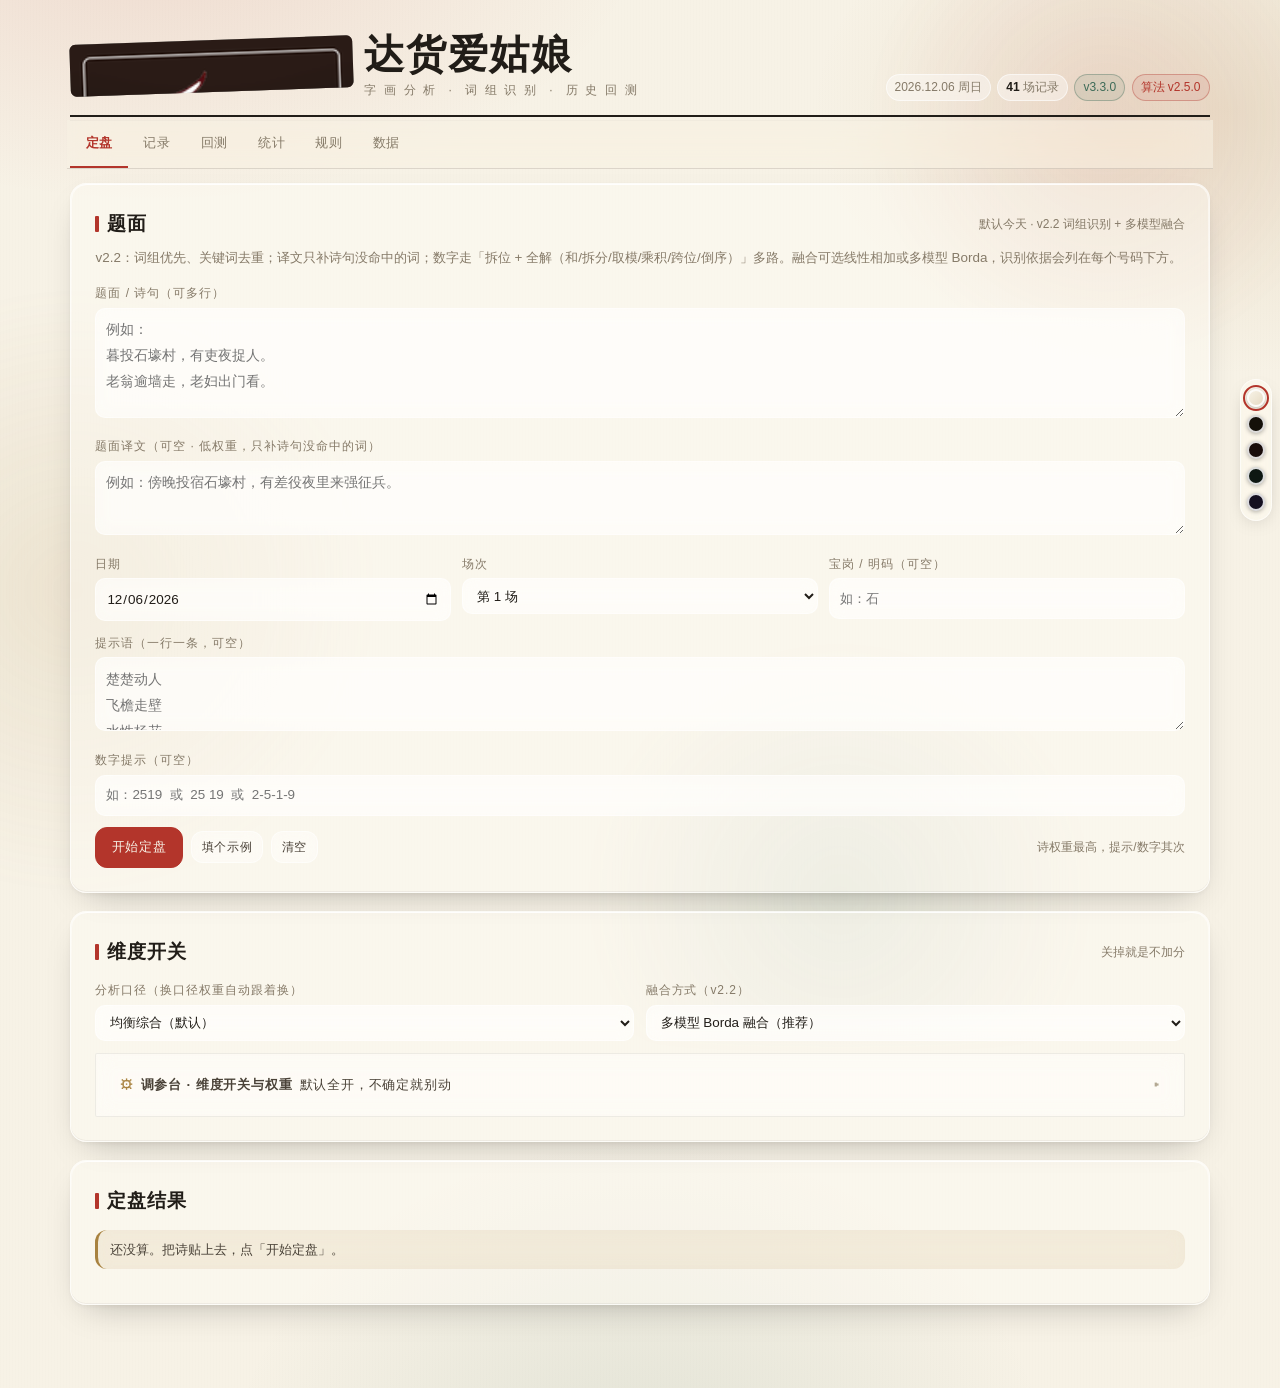
==== commit 7a8cd531: "页头改名「达货爱姑娘」+ v3.3.0" ====
--- a/www/index.html
+++ b/www/index.html
@@ -1,2518 +1,2518 @@
-<!DOCTYPE html>
-<html lang="zh-CN">
-<head>
-<meta charset="utf-8">
-<meta name="viewport" content="width=device-width,initial-scale=1,viewport-fit=cover,user-scalable=no">
-<meta name="theme-color" content="#f7f2e6">
-<meta name="apple-mobile-web-app-capable" content="yes">
-<meta name="apple-mobile-web-app-status-bar-style" content="default">
-<meta name="apple-mobile-web-app-title" content="诗鉴">
-<title>诗鉴 v3.0 — 词组识别 · 历史分析 · 回测</title>
-<!-- 动态生成 App 图标 -->
-<link rel="icon" href="[data-uri]">
-<link rel="apple-touch-icon" href="[data-uri]">
-<style>/* ===== 36宝诗鉴 · 设计系统 ===== */
-:root{
-  --paper:#f7f2e6; --paper-2:#efe7d5; --paper-3:#e6dbc4;
-  --ink:#211d18; --ink-2:#4a4238; --ink-3:#857a68; --ink-4:#b3a892;
-  --line:rgba(33,29,24,.13); --line-2:rgba(33,29,24,.07);
-  --cinnabar:#b3352b; --cinnabar-soft:rgba(179,53,43,.09);
-  --gold:#a8823f; --gold-soft:rgba(168,130,63,.12);
-  --jade:#3d6b58; --jade-soft:rgba(61,107,88,.1);
-  --shadow-1:0 1px 2px rgba(33,29,24,.06),0 6px 18px -12px rgba(33,29,24,.35);
-  --shadow-2:0 2px 4px rgba(33,29,24,.08),0 18px 40px -24px rgba(33,29,24,.5);
-  --r:3px;
-  --sans:-apple-system,BlinkMacSystemFont,"PingFang SC","Hiragino Sans GB","Microsoft YaHei","Source Han Sans SC","Noto Sans CJK SC",sans-serif;
-  --serif:"Songti SC","Noto Serif CJK SC","Source Han Serif SC",SimSun,"Times New Roman",serif;
-  --mono:"SF Mono",ui-monospace,Menlo,Consolas,"Courier New",monospace;
-  --fs-hero:clamp(1.6rem,1.15rem + 2.2vw,2.5rem);
-  --fs-h1:clamp(1.22rem,1rem + 1vw,1.6rem);
-  --fs-h2:clamp(1.02rem,.95rem + .45vw,1.18rem);
-  --fs-body:clamp(.875rem,.84rem + .2vw,.95rem);
-  --fs-sm:clamp(.78rem,.75rem + .14vw,.84rem);
-  --fs-xs:clamp(.7rem,.68rem + .1vw,.75rem);
-  --gap:clamp(.75rem,.6rem + 1vw,1.15rem);
-  --pad:clamp(.9rem,.7rem + 1.4vw,1.5rem);
-}
-*{box-sizing:border-box;-webkit-tap-highlight-color:transparent}
-html,body{margin:0;padding:0}
-html{-webkit-text-size-adjust:100%}
-body{
-  font-family:var(--sans); font-size:var(--fs-body); color:var(--ink);
-  background:var(--paper);
-  background-image:
-    radial-gradient(1200px 600px at 15% -10%,rgba(168,130,63,.10),transparent 60%),
-    radial-gradient(900px 500px at 100% 0%,rgba(179,53,43,.06),transparent 55%),
-    repeating-linear-gradient(90deg,rgba(33,29,24,.018) 0 1px,transparent 1px 3px);
-  line-height:1.68; overflow-wrap:break-word; word-break:break-word; min-height:100vh;
-  padding-top: env(safe-area-inset-top);
-  padding-bottom: env(safe-area-inset-bottom);
-}
-::selection{background:rgba(179,53,43,.18)}
-button,input,select,textarea{font:inherit;color:inherit}
-a{color:var(--cinnabar);text-decoration:none}
-
-/* ---------- 外框 ---------- */
-.app{max-width:1180px;margin:0 auto;padding:0 clamp(.7rem,1.6vw,1.6rem) 4rem}
-.masthead{position:relative;padding:clamp(1.1rem,2.6vw,2rem) 0 .9rem;border-bottom:2px solid var(--ink);margin-bottom:.2rem}
-.masthead::after{content:"";position:absolute;left:0;right:0;bottom:-6px;height:1px;background:var(--line)}
-.mh-row{display:flex;align-items:flex-end;justify-content:space-between;gap:1rem;flex-wrap:wrap}
-.brand{display:flex;align-items:center;gap:.7rem;min-width:0;flex:1 1 auto}
-.brand>div{flex:1 1 auto;min-width:0}
-.seal{width:clamp(38px,6vw,52px);height:clamp(38px,6vw,52px);flex:none;background:var(--cinnabar);color:#fff8ee;border-radius:2px;display:grid;place-items:center;font-family:var(--serif);font-size:clamp(.9rem,2.2vw,1.15rem);line-height:1;letter-spacing:.02em;text-align:center;padding:.15em;box-shadow:inset 0 0 0 1.5px rgba(255,248,238,.55);transform:rotate(-2deg);}
-.brand h1{font-family:var(--serif);font-size:var(--fs-hero);margin:0;letter-spacing:.04em;line-height:1.15;font-weight:700;width:100%}
-.brand .sub{font-size:var(--fs-xs);color:var(--ink-3);letter-spacing:.18em;margin-top:.15rem}
-.mh-meta{display:flex;gap:.4rem;flex-wrap:wrap;align-items:center;font-size:var(--fs-xs);color:var(--ink-3)}
-.chip{border:1px solid var(--line);padding:.15rem .5rem;border-radius:2px;background:rgba(255,255,255,.4);white-space:nowrap}
-.chip b{color:var(--ink);font-weight:600}
-.chip.red{border-color:rgba(179,53,43,.35);color:var(--cinnabar);background:var(--cinnabar-soft)}
-.chip.jade{border-color:rgba(61,107,88,.35);color:var(--jade);background:var(--jade-soft)}
-
-/* ---------- 导航 (App底栏风格适配) ---------- */
-.nav{display:flex;gap:0;overflow-x:auto;scrollbar-width:none;border-bottom:1px solid var(--line);position:sticky;top:0;z-index:30;background:rgba(247,242,230,.94);backdrop-filter:blur(8px);-webkit-backdrop-filter:blur(8px);margin:0 -.2rem .9rem;padding:0 .2rem}
-.nav::-webkit-scrollbar{display:none}
-.nav button{appearance:none;background:none;border:0;border-bottom:2px solid transparent;padding:.72rem clamp(.55rem,1.6vw,.95rem);font-size:var(--fs-sm);color:var(--ink-3);cursor:pointer;white-space:nowrap;font-family:var(--sans);transition:color .18s,border-color .18s;letter-spacing:.04em;}
-.nav button:hover{color:var(--ink)}
-.nav button.on{color:var(--cinnabar);border-bottom-color:var(--cinnabar);font-weight:600}
-
-/* ---------- 卡片 ---------- */
-.panel{display:none;animation:fade .26s ease both}
-.panel.on{display:block}
-@keyframes fade{from{opacity:0;transform:translateY(6px)}to{opacity:1;transform:none}}
-.card{background:rgba(255,255,255,.5);border:1px solid var(--line);border-radius:var(--r);padding:var(--pad);box-shadow:var(--shadow-1);margin-bottom:var(--gap);position:relative;}
-.card::before{content:"";position:absolute;inset:3px;border:1px solid var(--line-2);border-radius:2px;pointer-events:none;}
-.card>*{position:relative}
-.card.flush{padding:0}
-.card-t{display:flex;align-items:center;gap:.5rem;margin:0 0 .8rem;flex-wrap:wrap}
-.card-t h2,.card-t h3{font-family:var(--serif);font-size:var(--fs-h2);margin:0;font-weight:700;letter-spacing:.05em;}
-.card-t .k{width:4px;height:1.05em;background:var(--cinnabar);display:inline-block;flex:none;border-radius:1px}
-.card-t .hint{font-size:var(--fs-xs);color:var(--ink-3);margin-left:auto;font-family:var(--sans)}
-.card-sub{font-size:var(--fs-sm);color:var(--ink-3);margin:-.35rem 0 .9rem;line-height:1.6}
-
-/* ---------- 表单 ---------- */
-label.f{display:block;font-size:var(--fs-xs);color:var(--ink-3);letter-spacing:.08em;margin-bottom:.28rem}
-input[type=text],input[type=number],input[type=date],select,textarea{width:100%;background:rgba(255,255,255,.72);border:1px solid var(--line);border-radius:2px;padding:.52rem .62rem;font-size:var(--fs-sm);outline:none;transition:border-color .16s,box-shadow .16s;}
-input:focus,select:focus,textarea:focus{border-color:rgba(179,53,43,.5);box-shadow:0 0 0 3px rgba(179,53,43,.08)}
-textarea{resize:vertical;min-height:110px;font-family:var(--serif);line-height:1.9;font-size:calc(var(--fs-sm) * 1.03)}
-.row{display:grid;gap:.7rem;grid-template-columns:repeat(auto-fit,minmax(min(100%,150px),1fr))}
-.field{margin-bottom:.7rem}
-.btn{appearance:none;cursor:pointer;border:1px solid var(--ink);background:var(--ink);color:var(--paper);padding:.5rem .95rem;border-radius:2px;font-size:var(--fs-sm);letter-spacing:.06em;transition:transform .12s,background .16s,box-shadow .16s;display:inline-flex;align-items:center;gap:.4rem;}
-.btn:hover{background:#332c24}
-.btn:active{transform:translateY(1px)}
-.btn.red{background:var(--cinnabar);border-color:var(--cinnabar)}
-.btn.red:hover{background:#9c2c23}
-.btn.ghost{background:transparent;color:var(--ink-2);border-color:var(--line)}
-.btn.ghost:hover{background:rgba(33,29,24,.05);color:var(--ink)}
-.btn.sm{padding:.3rem .6rem;font-size:var(--fs-xs)}
-.btn:disabled{opacity:.45;cursor:not-allowed}
-.btn-row{display:flex;gap:.5rem;flex-wrap:wrap;align-items:center}
-.switch{display:flex;align-items:center;gap:.55rem;font-size:var(--fs-sm);cursor:pointer;user-select:none;padding:.25rem 0}
-.switch input{appearance:none;width:2.15rem;height:1.15rem;background:var(--paper-3);border-radius:999px;position:relative;cursor:pointer;border:1px solid var(--line);transition:background .18s;flex:none}
-.switch input::after{content:"";position:absolute;top:1px;left:1px;width:calc(1.15rem - 4px);height:calc(1.15rem - 4px);background:#fff;border-radius:50%;transition:transform .18s;box-shadow:0 1px 2px rgba(0,0,0,.2)}
-.switch input:checked{background:var(--jade)}
-.switch input:checked::after{transform:translateX(1rem)}
-
-/* ---------- 表格 ---------- */
-.tw{overflow-x:auto;-webkit-overflow-scrolling:touch;border:1px solid var(--line);border-radius:2px}
-table{border-collapse:collapse;width:100%;font-size:var(--fs-sm);min-width:420px}
-th,td{padding:.48rem .6rem;text-align:left;border-bottom:1px solid var(--line-2);vertical-align:middle}
-th{background:rgba(33,29,24,.045);font-weight:600;font-size:var(--fs-xs);color:var(--ink-2);letter-spacing:.06em;white-space:nowrap}
-tbody tr:last-child td{border-bottom:0}
-tbody tr:hover{background:rgba(168,130,63,.06)}
-td.num,th.num{font-family:var(--mono);font-variant-numeric:tabular-nums}
-
-/* ---------- 排名条 ---------- */
-.rank{display:flex;flex-direction:column;gap:.42rem;margin-top:.3rem}
-.rk{display:grid;grid-template-columns:1.55rem 1fr auto;gap:.55rem;align-items:center;padding:.5rem .55rem;border:1px solid var(--line-2);border-radius:2px;background:rgba(255,255,255,.45);transition:background .16s,transform .16s}
-.rk:hover{background:rgba(255,255,255,.8);transform:translateX(2px)}
-.rk.top1{border-color:rgba(179,53,43,.45);background:linear-gradient(90deg,var(--cinnabar-soft),rgba(255,255,255,.4) 70%)}
-.rk .i{font-family:var(--serif);font-size:1.05rem;color:var(--ink-4);text-align:center;font-weight:700}
-.rk.top1 .i{color:var(--cinnabar)}
-.rk .nm{font-family:var(--serif);font-weight:600;letter-spacing:.03em;font-size:calc(var(--fs-sm) * 1.06)}
-.rk .nm small{font-weight:400;color:var(--ink-3);font-family:var(--sans);font-size:var(--fs-xs);margin-left:.3rem;letter-spacing:0}
-.rk .bar{height:4px;background:rgba(33,29,24,.07);border-radius:99px;margin-top:.32rem;overflow:hidden}
-.rk .bar i{display:block;height:100%;background:linear-gradient(90deg,var(--gold),var(--cinnabar));border-radius:99px;transition:width .5s cubic-bezier(.2,.8,.2,1)}
-.rk .sc{font-family:var(--mono);font-size:var(--fs-sm);font-weight:600;color:var(--ink-2);white-space:nowrap;font-variant-numeric:tabular-nums}
-.rk .why{font-size:var(--fs-xs);color:var(--ink-3);margin-top:.22rem;line-height:1.45}
-
-/* ---------- 统计数字 ---------- */
-.stat-grid{display:grid;gap:.6rem;grid-template-columns:repeat(auto-fit,minmax(min(100%,132px),1fr))}
-.stat{border:1px solid var(--line);border-radius:2px;padding:.6rem .7rem;background:rgba(255,255,255,.45);min-width:0}
-.stat .lab{font-size:var(--fs-xs);color:var(--ink-3);letter-spacing:.1em;white-space:nowrap;overflow:hidden;text-overflow:ellipsis}
-.stat .val{font-family:var(--mono);font-size:clamp(1.05rem,.9rem + .7vw,1.5rem);font-weight:600;line-height:1.3;font-variant-numeric:tabular-nums;overflow-wrap:anywhere}
-.stat .val.good{color:var(--jade)}
-.stat .val.bad{color:var(--cinnabar)}
-.stat .val.mute{color:var(--ink-3)}
-.stat .tip{font-size:var(--fs-xs);color:var(--ink-4);line-height:1.4}
-
-/* ---------- 图表 ---------- */
-.chart{width:100%;overflow:hidden;border:1px solid var(--line-2);border-radius:2px;background:rgba(255,255,255,.42);padding:.4rem}
-.chart svg{display:block;width:100%;height:auto;overflow:visible}
-.chart .grid-l{stroke:rgba(33,29,24,.09);stroke-width:1}
-.chart .axis-t{font-size:9px;fill:#857a68;font-family:var(--mono)}
-.chart .base-l{stroke:#b3352b;stroke-width:1.2;stroke-dasharray:4 4;opacity:.75}
-.legend{display:flex;gap:.9rem;flex-wrap:wrap;font-size:var(--fs-xs);color:var(--ink-3);margin-top:.45rem}
-.legend i{display:inline-block;width:14px;height:3px;border-radius:2px;margin-right:.3rem;vertical-align:middle}
-
-/* ---------- 提示条 ---------- */
-.note{border-left:3px solid var(--gold);background:var(--gold-soft);padding:.55rem .75rem;font-size:var(--fs-sm);color:var(--ink-2);margin:.7rem 0;border-radius:0 2px 2px 0;line-height:1.6}
-.note.red{border-color:var(--cinnabar);background:var(--cinnabar-soft)}
-.note.jade{border-color:var(--jade);background:var(--jade-soft)}
-.note b{color:var(--ink)}
-
-/* ---------- toast ---------- */
-.toast{position:fixed;left:50%;bottom:calc(1.4rem + env(safe-area-inset-bottom));transform:translateX(-50%) translateY(20px);background:var(--ink);color:var(--paper);padding:.55rem 1rem;border-radius:3px;font-size:var(--fs-sm);opacity:0;pointer-events:none;transition:opacity .22s,transform .22s;z-index:200;max-width:88vw;text-align:center;box-shadow:var(--shadow-2)}
-.toast.on{opacity:1;transform:translateX(-50%)}
-.toast.err{background:var(--cinnabar)}
-
-/* ---------- 小工具 ---------- */
-.muted{color:var(--ink-3)}
-.mono{font-family:var(--mono);font-variant-numeric:tabular-nums}
-.center{text-align:center}
-.mt{margin-top:.9rem}
-.flexbetween{display:flex;justify-content:space-between;align-items:center;gap:.6rem;flex-wrap:wrap}
-.tag{display:inline-block;font-size:var(--fs-xs);padding:.05rem .4rem;border-radius:2px;border:1px solid var(--line);color:var(--ink-3);background:rgba(255,255,255,.5);letter-spacing:.04em;white-space:nowrap}
-.tag.g{color:var(--jade);border-color:rgba(61,107,88,.3);background:var(--jade-soft)}
-.tag.r{color:var(--cinnabar);border-color:rgba(179,53,43,.3);background:var(--cinnabar-soft)}
-.tag.y{color:var(--gold);border-color:rgba(168,130,63,.35);background:var(--gold-soft)}
-.sep{height:1px;background:var(--line);margin:1rem 0}
-details{border:1px solid var(--line-2);border-radius:2px;padding:.55rem .7rem;margin-top:.7rem;background:rgba(255,255,255,.32)}
-summary{cursor:pointer;font-size:var(--fs-sm);font-weight:600;color:var(--ink-2);letter-spacing:.05em}
-details[open] summary{margin-bottom:.6rem}
-.kv{display:grid;grid-template-columns:auto 1fr;gap:.2rem .8rem;font-size:var(--fs-sm)}
-.kv dt{color:var(--ink-3);white-space:nowrap}
-.kv dd{margin:0;font-family:var(--mono);font-variant-numeric:tabular-nums}
-
-/* ---------- v3 全局滚动优化 ---------- */
-html{scrollbar-width:thin;scrollbar-color:rgba(33,29,24,.22) transparent;scroll-behavior:smooth}
-body{overscroll-behavior-y:contain}
-*::-webkit-scrollbar{width:8px;height:8px}
-*::-webkit-scrollbar-thumb{background:rgba(33,29,24,.2);border-radius:99px;border:2px solid transparent;background-clip:content-box}
-*::-webkit-scrollbar-thumb:hover{background:rgba(33,29,24,.32);background-clip:content-box}
-*::-webkit-scrollbar-track{background:transparent}
-.tw::-webkit-scrollbar{height:6px}
-
-/* ---------- v3 调参台抽屉 ---------- */
-details.param{border:1px solid var(--line-2);border-radius:2px;margin-top:.8rem;background:rgba(255,255,255,.32)}
-details.param>summary{cursor:pointer;list-style:none;display:flex;align-items:center;gap:.45rem;font-size:var(--fs-sm);font-weight:600;color:var(--ink-2);letter-spacing:.06em;padding:.62rem .75rem;min-height:44px;user-select:none}
-details.param>summary::-webkit-details-marker{display:none}
-details.param>summary::before{content:"⚙";color:var(--gold)}
-details.param>summary::after{content:"▸";margin-left:auto;color:var(--ink-4);transition:transform .2s}
-details.param[open]>summary::after{transform:rotate(90deg)}
-details.param>summary .pill{font-weight:400}
-details.param .pbody{padding:.2rem .75rem .8rem}
-
-/* ===== v3.1 液态玻璃层（变量驱动 · 5 主题） ===== */
-:root{
-  --glass-card:rgba(255,252,245,.44); --glass-border:rgba(255,255,255,.55); --glass-hi:rgba(255,255,255,.65);
-  --glass-chip:rgba(255,255,255,.38); --glass-input:rgba(255,255,255,.55); --glass-inputfocus:rgba(255,255,255,.72);
-  --glass-ghost:rgba(255,255,255,.32); --glass-tw:rgba(255,255,255,.22); --glass-th:rgba(255,255,255,.42);
-  --glass-trhover:rgba(255,255,255,.35); --glass-stat:rgba(255,255,255,.42); --glass-details:rgba(255,255,255,.35);
-  --glass-chart:rgba(255,255,255,.35); --glass-nav:rgba(247,242,230,.58); --glass-navm:rgba(251,247,236,.62);
-  --glass-navborder:rgba(255,255,255,.45);
-  --blob1:rgba(179,53,43,.10); --blob2:rgba(168,130,63,.13); --blob3:rgba(61,107,88,.11);
-  --g1:rgba(179,53,43,.13); --g2:rgba(168,130,63,.15); --g3:rgba(61,107,88,.12);
-  --grid:rgba(33,29,24,.09);
-}
-body{
-  background-color:var(--paper);
-  background-image:
-    radial-gradient(900px 520px at 12% -6%,var(--g1),transparent 55%),
-    radial-gradient(760px 480px at 96% 8%,var(--g2),transparent 55%),
-    radial-gradient(700px 600px at 50% 108%,var(--g3),transparent 60%),
-    repeating-linear-gradient(90deg,rgba(128,120,100,.012) 0 1px,transparent 1px 3px);
-}
-/* 漂浮光斑：给玻璃提供折射色彩 */
-body::before{content:"";position:fixed;inset:-15%;z-index:0;pointer-events:none;
-  background:
-    radial-gradient(340px 340px at 78% 22%,var(--blob1),transparent 70%),
-    radial-gradient(430px 430px at 16% 62%,var(--blob2),transparent 70%),
-    radial-gradient(360px 360px at 62% 88%,var(--blob3),transparent 70%);
-  filter:blur(10px);}
-.app{position:relative;z-index:1}
-.card{background:var(--glass-card);
-  backdrop-filter:blur(22px) saturate(165%);-webkit-backdrop-filter:blur(22px) saturate(165%);
-  border:1px solid var(--glass-border);border-radius:16px;
-  box-shadow:inset 0 1px 0 var(--glass-hi),inset 0 -1px 0 rgba(33,29,24,.05),
-    0 2px 8px -4px rgba(33,29,24,.14),0 14px 34px -16px rgba(0,0,0,.28)}
-.card::before{content:"";position:absolute;inset:0;border:1px solid var(--glass-border);border-radius:16px;pointer-events:none;
-  -webkit-mask:linear-gradient(180deg,#000 0%,transparent 32%);mask:linear-gradient(180deg,#000 0%,transparent 32%)}
-.chip{border-radius:999px;background:var(--glass-chip);backdrop-filter:blur(10px);-webkit-backdrop-filter:blur(10px);border-color:var(--glass-border)}
-.nav{background:var(--glass-nav);backdrop-filter:blur(18px) saturate(150%);-webkit-backdrop-filter:blur(18px) saturate(150%)}
-input[type=text],input[type=number],input[type=date],select,textarea{
-  background:var(--glass-input);border-radius:10px;border-color:var(--glass-border);
-  backdrop-filter:blur(8px);-webkit-backdrop-filter:blur(8px)}
-input:focus,select:focus,textarea:focus{background:var(--glass-inputfocus)}
-.btn{border-radius:12px}
-.btn.ghost{background:var(--glass-ghost);border-color:var(--glass-border);backdrop-filter:blur(10px);-webkit-backdrop-filter:blur(10px)}
-.btn.ghost:hover{background:var(--glass-trhover)}
-.tw{border-radius:14px;background:var(--glass-tw);backdrop-filter:blur(10px);-webkit-backdrop-filter:blur(10px)}
-th{background:var(--glass-th)}
-tbody tr:hover{background:var(--glass-trhover)}
-.stat,.rk{border-radius:12px;background:var(--glass-stat);backdrop-filter:blur(8px);-webkit-backdrop-filter:blur(8px)}
-.note,.toast,details{border-radius:12px}
-.note{backdrop-filter:blur(8px);-webkit-backdrop-filter:blur(8px)}
-details{background:var(--glass-details);backdrop-filter:blur(10px);-webkit-backdrop-filter:blur(10px)}
-.toast{background:rgba(20,16,10,.72);backdrop-filter:blur(16px);-webkit-backdrop-filter:blur(16px)}
-.chart{border-radius:12px;background:var(--glass-chart);backdrop-filter:blur(8px);-webkit-backdrop-filter:blur(8px)}
-.chart .grid-l{stroke:var(--grid)}
-.chart .axis-t{fill:var(--ink-3)}
-.rk .bar{background:var(--grid)}
-.seal{border-radius:6px}
-/* 主题切换球 */
-.themebad{position:fixed;right:8px;top:50%;transform:translateY(-50%);z-index:120;display:flex;flex-direction:column;gap:8px;
-  padding:9px 6px;border-radius:999px;background:var(--glass-card);backdrop-filter:blur(16px) saturate(160%);-webkit-backdrop-filter:blur(16px) saturate(160%);
-  border:1px solid var(--glass-border);box-shadow:0 6px 20px -10px rgba(0,0,0,.4)}
-.themebad button{width:18px;height:18px;border-radius:50%;border:2px solid rgba(255,255,255,.85);cursor:pointer;padding:0;appearance:none;box-shadow:0 1px 4px rgba(0,0,0,.3);transition:transform .15s}
-.themebad button:hover{transform:scale(1.25)}
-.themebad button.on{outline:2px solid var(--cinnabar);outline-offset:2px}
-.card,.chip,.nav,.tw,.stat,.note,details,.chart,input,select,textarea,button.btn{
-  transition:background-color .35s ease,border-color .35s ease,color .35s ease,box-shadow .35s ease}
-
-/* ---------- 主题 · 墨玉夜宴 ---------- */
-html[data-theme="night"]{
-  --paper:#141009; --paper-2:#1c1712; --paper-3:#241e16;
-  --ink:#efe6d4; --ink-2:#cfc3ab; --ink-3:#a2967f; --ink-4:#6e6350;
-  --line:rgba(240,230,210,.14); --line-2:rgba(240,230,210,.08);
-  --cinnabar:#e0655a; --gold:#c99b52; --jade:#6fae8f;
-  --cinnabar-soft:rgba(224,101,90,.14); --gold-soft:rgba(201,155,82,.14); --jade-soft:rgba(111,174,143,.13);
-  --glass-card:rgba(30,24,17,.55); --glass-border:rgba(240,230,210,.16); --glass-hi:rgba(255,255,255,.09);
-  --glass-chip:rgba(30,24,17,.5); --glass-input:rgba(20,16,10,.5); --glass-inputfocus:rgba(20,16,10,.72);
-  --glass-ghost:rgba(240,230,210,.08); --glass-tw:rgba(20,16,10,.4); --glass-th:rgba(240,230,210,.09);
-  --glass-trhover:rgba(240,230,210,.09); --glass-stat:rgba(30,24,17,.5); --glass-details:rgba(30,24,17,.45);
-  --glass-chart:rgba(20,16,10,.4); --glass-nav:rgba(20,16,10,.55); --glass-navm:rgba(20,16,10,.62);
-  --glass-navborder:rgba(240,230,210,.12);
-  --blob1:rgba(224,101,90,.12); --blob2:rgba(201,155,82,.13); --blob3:rgba(111,174,143,.09);
-  --g1:rgba(224,101,90,.10); --g2:rgba(201,155,82,.10); --g3:rgba(111,174,143,.07);
-  --grid:rgba(240,230,210,.12);
-}
-/* ---------- 主题 · 霞红琉璃 ---------- */
-html[data-theme="rouge"]{
-  --paper:#190d0b; --paper-2:#22120f; --paper-3:#2c1714;
-  --ink:#f5e6dd; --ink-2:#d4b8ab; --ink-3:#a98d7f; --ink-4:#74584c;
-  --line:rgba(245,230,220,.15); --line-2:rgba(245,230,220,.08);
-  --cinnabar:#e8766a; --gold:#d0a05c; --jade:#74b394;
-  --cinnabar-soft:rgba(232,118,106,.15); --gold-soft:rgba(208,160,92,.13); --jade-soft:rgba(116,179,148,.12);
-  --glass-card:rgba(58,26,22,.5); --glass-border:rgba(255,225,210,.16); --glass-hi:rgba(255,255,255,.1);
-  --glass-chip:rgba(58,26,22,.46); --glass-input:rgba(30,14,12,.55); --glass-inputfocus:rgba(30,14,12,.75);
-  --glass-ghost:rgba(255,225,210,.09); --glass-tw:rgba(30,14,12,.4); --glass-th:rgba(255,225,210,.1);
-  --glass-trhover:rgba(255,225,210,.1); --glass-stat:rgba(58,26,22,.46); --glass-details:rgba(58,26,22,.42);
-  --glass-chart:rgba(30,14,12,.4); --glass-nav:rgba(30,14,12,.55); --glass-navm:rgba(30,14,12,.62);
-  --glass-navborder:rgba(255,225,210,.13);
-  --blob1:rgba(232,118,106,.15); --blob2:rgba(208,160,92,.12); --blob3:rgba(255,120,150,.08);
-  --g1:rgba(232,118,106,.13); --g2:rgba(208,160,92,.10); --g3:rgba(255,120,150,.06);
-  --grid:rgba(245,230,220,.13);
-}
-/* ---------- 主题 · 翡翠琉璃 ---------- */
-html[data-theme="jade"]{
-  --paper:#0e1712; --paper-2:#152019; --paper-3:#1c2a21;
-  --ink:#e4efe4; --ink-2:#bdd0bd; --ink-3:#8ba189; --ink-4:#5c7260;
-  --line:rgba(228,239,228,.14); --line-2:rgba(228,239,228,.08);
-  --cinnabar:#e0655a; --gold:#cfa457; --jade:#5fbe91;
-  --cinnabar-soft:rgba(224,101,90,.13); --gold-soft:rgba(207,164,87,.13); --jade-soft:rgba(95,190,145,.14);
-  --glass-card:rgba(22,44,34,.52); --glass-border:rgba(220,245,230,.15); --glass-hi:rgba(255,255,255,.09);
-  --glass-chip:rgba(22,44,34,.48); --glass-input:rgba(10,20,15,.55); --glass-inputfocus:rgba(10,20,15,.75);
-  --glass-ghost:rgba(220,245,230,.08); --glass-tw:rgba(10,20,15,.4); --glass-th:rgba(220,245,230,.09);
-  --glass-trhover:rgba(220,245,230,.1); --glass-stat:rgba(22,44,34,.48); --glass-details:rgba(22,44,34,.44);
-  --glass-chart:rgba(10,20,15,.4); --glass-nav:rgba(10,20,15,.55); --glass-navm:rgba(10,20,15,.62);
-  --glass-navborder:rgba(220,245,230,.12);
-  --blob1:rgba(95,190,145,.13); --blob2:rgba(207,164,87,.11); --blob3:rgba(80,180,200,.08);
-  --g1:rgba(95,190,145,.10); --g2:rgba(207,164,87,.09); --g3:rgba(80,180,200,.06);
-  --grid:rgba(228,239,228,.12);
-}
-/* ---------- 主题 · 紫霭琉璃 ---------- */
-html[data-theme="violet"]{
-  --paper:#151020; --paper-2:#1d1729; --paper-3:#251d35;
-  --ink:#ece5f5; --ink-2:#c7bcdc; --ink-3:#9a8cb3; --ink-4:#675a80;
-  --line:rgba(236,229,245,.14); --line-2:rgba(236,229,245,.08);
-  --cinnabar:#e8766a; --gold:#cfa0d8; --jade:#7fc2b0;
-  --cinnabar-soft:rgba(232,118,106,.14); --gold-soft:rgba(207,160,216,.13); --jade-soft:rgba(127,194,176,.12);
-  --glass-card:rgba(44,32,72,.5); --glass-border:rgba(230,220,255,.16); --glass-hi:rgba(255,255,255,.1);
-  --glass-chip:rgba(44,32,72,.46); --glass-input:rgba(22,16,34,.55); --glass-inputfocus:rgba(22,16,34,.75);
-  --glass-ghost:rgba(230,220,255,.09); --glass-tw:rgba(22,16,34,.4); --glass-th:rgba(230,220,255,.09);
-  --glass-trhover:rgba(230,220,255,.1); --glass-stat:rgba(44,32,72,.46); --glass-details:rgba(44,32,72,.42);
-  --glass-chart:rgba(22,16,34,.4); --glass-nav:rgba(22,16,34,.55); --glass-navm:rgba(22,16,34,.62);
-  --glass-navborder:rgba(230,220,255,.13);
-  --blob1:rgba(167,120,240,.14); --blob2:rgba(240,120,180,.11); --blob3:rgba(90,140,250,.09);
-  --g1:rgba(167,120,240,.12); --g2:rgba(240,120,180,.09); --g3:rgba(90,140,250,.07);
-  --grid:rgba(236,229,245,.12);
-}
-@supports not ((backdrop-filter:blur(1px)) or (-webkit-backdrop-filter:blur(1px))){
-  .card,.chip,.tw,.stat,.rk,details,.chart{background:var(--glass-card)}
-  .card,.chip,.tw,.stat,.rk,details,.chart{opacity:1}
-  html:not([data-theme]) .card,html[data-theme=""] .card{background:rgba(255,252,245,.85)}
-  input[type=text],input[type=number],input[type=date],select,textarea{background:rgba(255,255,255,.9)}
-}
-
-/* 手机 */
-@media (max-width:640px){
-  /* v3 底部 Tab Bar 取代顶栏横滚 */
-  .nav{position:fixed;left:0;right:0;bottom:0;top:auto;z-index:100;margin:0;padding:4px 3px calc(5px + env(safe-area-inset-bottom));display:flex;gap:2px;border-bottom:0;border-top:1px solid var(--glass-navborder);background:var(--glass-navm);backdrop-filter:blur(22px) saturate(170%);-webkit-backdrop-filter:blur(22px) saturate(170%);box-shadow:0 -6px 24px -14px rgba(0,0,0,.35)}
-  .nav button{flex:1 1 0;display:flex;flex-direction:column;align-items:center;justify-content:center;gap:2px;min-height:48px;padding:.2rem 0;font-size:.66rem;letter-spacing:.02em;border-bottom:0;border-radius:9px}
-  .nav button::before{content:attr(data-icon);font-family:var(--serif);font-size:1.12rem;line-height:1;font-weight:700;opacity:.85}
-  .nav button.on{background:var(--cinnabar-soft);border-bottom:0;color:var(--cinnabar)}
-  .nav button[data-tab="pick"]{color:var(--cinnabar)}
-  .nav button[data-tab="pick"]::before{background:var(--cinnabar);color:#fff8ee;width:1.7rem;height:1.7rem;border-radius:50%;display:grid;place-items:center;font-size:.95rem;margin-top:-.85rem;box-shadow:0 3px 10px -3px rgba(179,53,43,.55);border:2px solid #fbf7ec}
-  .nav button[data-tab="pick"].on::before{background:#9c2c23}
-  body{padding-bottom:calc(72px + env(safe-area-inset-bottom))}
-  .masthead{padding-top:1rem}
-  .mh-meta{gap:.3rem}
-  .card{padding:.85rem}
-  .rk{grid-template-columns:1.35rem 1fr auto;gap:.4rem}
-  th,td{padding:.42rem .45rem}
-  .btn{padding:.62rem 1rem;min-height:42px;font-size:calc(var(--fs-sm) * 1.02)}
-  .btn.sm{padding:.48rem .7rem;min-height:34px;font-size:var(--fs-xs)}
-  .btn-row{gap:.55rem}
-  .switch{min-height:36px}
-}
-</style>
-</head>
-<body>
-<div class="app">
-
-  <header class="masthead">
-    <div class="mh-row">
-      <div class="brand">
-        <div class="seal" style="background:#181411;padding:0;overflow:hidden"><img src="[data-uri]" alt="牛头 Logo" style="width:100%;height:100%;object-fit:cover;transform:none"></div>
-        <div>
-          <h1>诗 鉴</h1>
-          <div class="sub">三 十 六 宝 &nbsp;·&nbsp; 词 组 识 别 &nbsp;·&nbsp; 历 史 分 析</div>
-        </div>
-      </div>
-      <div class="mh-meta">
-        <span class="chip" id="chipDate">—</span>
-        <span class="chip"><b id="chipCount">0</b> 场记录</span>
-        <span class="chip jade" id="chipVer">v1.0</span>
-        <span class="chip red" id="chipAlgo">算法 v1.0</span>
-      </div>
-    </div>
-  </header>
-
-  <nav class="nav" id="nav">
-    <button data-tab="pick" data-icon="盘" class="on">定盘</button>
-    <button data-tab="rec" data-icon="册">记录</button>
-    <button data-tab="bt" data-icon="验">回测</button>
-    <button data-tab="stat" data-icon="衡">统计</button>
-    <button data-tab="rule" data-icon="典">规则</button>
-    <button data-tab="data" data-icon="藏">数据</button>
-  </nav>
-
-  <!-- ============ 定盘 ============ -->
-  <section class="panel on" id="panel-pick">
-    <div class="card">
-      <div class="card-t"><span class="k"></span><h2>题面</h2><span class="hint" id="pickDateHint"></span></div>
-      <div class="card-sub">v2.2：词组优先、关键词去重；译文只补诗句没命中的词；数字走「拆位 + 全解（和/拆分/取模/乘积/跨位/倒序）」多路。融合可选线性相加或多模型 Borda，识别依据会列在每个号码下方。</div>
-
-      <div class="field">
-        <label class="f">题面 / 诗句（可多行）</label>
-        <textarea id="inPoem" placeholder="例如：&#10;暮投石壕村，有吏夜捉人。&#10;老翁逾墙走，老妇出门看。"></textarea>
-      </div>
-
-      <div class="field">
-        <label class="f">题面译文（可空 · 低权重，只补诗句没命中的词）</label>
-        <textarea id="inTranslation" style="min-height:74px" placeholder="例如：傍晚投宿石壕村，有差役夜里来强征兵。"></textarea>
-      </div>
-
-      <div class="row">
-        <div class="field">
-          <label class="f">日期</label>
-          <input type="date" id="inDate">
-        </div>
-        <div class="field">
-          <label class="f">场次</label>
-          <select id="inSession"><option value="1">第 1 场</option><option value="2">第 2 场</option><option value="3">第 3 场</option></select>
-        </div>
-        <div class="field">
-          <label class="f">宝岗 / 明码（可空）</label>
-          <input type="text" id="inBaogang" placeholder="如：石">
-        </div>
-      </div>
-
-      <div class="field">
-        <label class="f">提示语（一行一条，可空）</label>
-        <textarea id="inHints" style="min-height:74px" placeholder="楚楚动人&#10;飞檐走壁&#10;水性杨花&#10;摇摇欲坠&#10;飞沙走石"></textarea>
-      </div>
-
-      <div class="field">
-        <label class="f">数字提示（可空）</label>
-        <input type="text" id="inDigits" placeholder="如：2519  或  25 19  或  2-5-1-9">
-      </div>
-
-      <div class="flexbetween">
-        <div class="btn-row">
-          <button class="btn red" id="btnPick">开始定盘</button>
-          <button class="btn ghost sm" id="btnPickDemo">填个示例</button>
-          <button class="btn ghost sm" id="btnClearPick">清空</button>
-        </div>
-        <span class="muted" style="font-size:var(--fs-xs)">诗权重最高，提示/数字其次</span>
-      </div>
-    </div>
-
-    <div class="card">
-      <div class="card-t"><span class="k"></span><h2>维度开关</h2><span class="hint">关掉就是不加分</span></div>
-      <div class="row" style="grid-template-columns:repeat(auto-fit,minmax(min(100%,200px),1fr))">
-        <div class="field" style="margin:0">
-          <label class="f">分析口径（换口径权重自动跟着换）</label>
-          <select id="pickView">
-            <option value="balanced">均衡综合（默认）</option>
-            <option value="cold">冷门回补派（重遗漏/周期）</option>
-            <option value="numeric">数字题解派（重数字/题解）</option>
-          </select>
-        </div>
-        <div class="field" style="margin:0">
-          <label class="f">融合方式（v2.2）</label>
-          <select id="pickFuse">
-            <option value="linear">线性相加（原算法）</option>
-            <option value="borda" selected>多模型 Borda 融合（推荐）</option>
-            <option value="both">两法对照（并排）</option>
-          </select>
-        </div>
-      </div>
-      <details class="param">
-        <summary>调参台 · 维度开关与权重 <span class="pill">默认全开，不确定就别动</span></summary>
-        <div class="pbody">
-      <div class="row mt" style="grid-template-columns:repeat(auto-fit,minmax(min(100%,158px),1fr))">
-        <label class="switch"><input type="checkbox" id="wPoem" checked> 诗面意象</label>
-        <label class="switch"><input type="checkbox" id="wHint" checked> 提示语</label>
-        <label class="switch"><input type="checkbox" id="wDigit" checked> 数字拆位</label>
-        <label class="switch"><input type="checkbox" id="wNum" checked> 数字全解（和/拆分/取模）</label>
-        <label class="switch"><input type="checkbox" id="wBal" checked> 结构补缺（六类形态）</label>
-        <label class="switch"><input type="checkbox" id="wTwin" checked> 双胞胎连带</label>
-        <label class="switch"><input type="checkbox" id="wCold" checked> 官方遗漏参考（来自统计图）</label>
-        <label class="switch"><input type="checkbox" id="wHot" checked> 统计图累计频次</label>
-        <label class="switch"><input type="checkbox" id="wRarity" checked> 稀有度回补（v2.4）</label>
-        <label class="switch"><input type="checkbox" id="wTrend" checked> 多窗趋势（v2.4）</label>
-      </div>
-      <div class="row mt" style="grid-template-columns:repeat(auto-fit,minmax(min(100%,110px),1fr))">
-        <div class="field" style="margin:0"><label class="f">诗 权重</label><input type="number" id="kPoem" value="1" step="0.1" min="0"></div>
-        <div class="field" style="margin:0"><label class="f">提示 权重</label><input type="number" id="kHint" value="0.75" step="0.1" min="0"></div>
-        <div class="field" style="margin:0"><label class="f">数字 权重</label><input type="number" id="kDigit" value="0.65" step="0.1" min="0"></div>
-        <div class="field" style="margin:0"><label class="f">数字全解 权重</label><input type="number" id="kNum" value="0.5" step="0.1" min="0"></div>
-        <div class="field" style="margin:0"><label class="f">结构补缺 权重</label><input type="number" id="kBal" value="0.35" step="0.1" min="0"></div>
-        <div class="field" style="margin:0"><label class="f">双胞胎 权重</label><input type="number" id="kTwin" value="0.4" step="0.1" min="0"></div>
-        <div class="field" style="margin:0"><label class="f">冷宝 权重</label><input type="number" id="kCold" value="0.3" step="0.1" min="0"></div>
-        <div class="field" style="margin:0"><label class="f">热号 权重</label><input type="number" id="kHot" value="0.2" step="0.1" min="0"></div>
-        <div class="field" style="margin:0"><label class="f">稀有度 权重</label><input type="number" id="kRarity" value="0.3" step="0.1" min="0"></div>
-        <div class="field" style="margin:0"><label class="f">趋势 权重</label><input type="number" id="kTrend" value="0.25" step="0.1" min="0"></div>
-      </div>
-        </div>
-      </details>
-    </div>
-
-    <div class="card" id="pickResultCard">
-      <div class="card-t"><span class="k"></span><h2>定盘结果</h2><span class="hint" id="pickAlgoHint"></span></div>
-      <div id="pickResult"><div class="note">还没算。把诗贴上去，点「开始定盘」。</div></div>
-    </div>
-  </section>
-
-  <!-- ============ 记录 ============ -->
-  <section class="panel" id="panel-rec">
-    <div class="card">
-      <div class="card-t"><span class="k"></span><h2>记一场</h2><span class="hint">录进去才能回测</span></div>
-      <div class="row" style="grid-template-columns:repeat(auto-fit,minmax(min(100%,118px),1fr))">
-        <div class="field"><label class="f">期号</label><input type="text" id="recIssue" placeholder="自动"></div>
-        <div class="field"><label class="f">日期</label><input type="date" id="recDate"></div>
-        <div class="field"><label class="f">场次</label><select id="recSession"><option>1</option><option>2</option><option>3</option></select></div>
-        <div class="field"><label class="f">开出的宝</label><select id="recBao"></select></div>
-      </div>
-      <div class="btn-row"><button class="btn red" id="btnAddRec">记下这场</button><button class="btn ghost sm" id="btnUndo">撤销上一场</button></div>
-    </div>
-
-    <div class="card">
-      <div class="card-t"><span class="k"></span><h2>批量粘贴</h2><span class="hint">一行一场</span></div>
-      <div class="card-sub">格式随意，认得这些写法：<span class="mono">11-13 3 家猫</span> · <span class="mono">2026-11-13,2,18</span> · <span class="mono">11月13日 第1场 白鱼</span></div>
-      <textarea id="bulkText" style="min-height:96px" placeholder="11-01 1 白鱼&#10;11-01 2 家猫&#10;11-01 3 鳝鱼"></textarea>
-      <div class="btn-row mt"><button class="btn" id="btnBulk">解析并导入</button><span class="muted" style="font-size:var(--fs-xs)" id="bulkMsg"></span></div>
-    </div>
-
-    <div class="card">
-      <div class="card-t"><span class="k"></span><h2>开奖记录</h2><span class="hint" id="recCountHint"></span></div>
-      <div class="tw">
-        <table>
-          <thead><tr><th class="num">期号</th><th>日期</th><th class="num">场</th><th>开出</th><th class="num">距上期</th><th></th></tr></thead>
-          <tbody id="recBody"></tbody>
-        </table>
-      </div>
-    </div>
-  </section>
-
-  <!-- ============ 回测 ============ -->
-  <section class="panel" id="panel-bt">
-    <div class="card">
-      <div class="card-t"><span class="k"></span><h2>回测实验室</h2><span class="hint">前 N 期算，验第 N+1 期</span></div>
-      <div class="card-sub">
-        滚动回测：每一期只用它之前的数据出候选池，再去对上的那一期，一期一期往前滚。命中率再好看都不算数，
-        要看 <b>lift</b>（实际命中 ÷ 随机期望）和 <b>p 值</b>（这个成绩能不能用运气解释）。
-      </div>
-
-      <div class="row" style="grid-template-columns:repeat(auto-fit,minmax(min(100%,150px),1fr))">
-        <div class="field"><label class="f">每期候选池大小 K</label><input type="number" id="btK" value="5" min="1" max="18"></div>
-        <div class="field"><label class="f">起始期（热启动）</label><input type="number" id="btWarm" value="10" min="3"></div>
-        <div class="field"><label class="f">统计区间</label><select id="btRange"><option value="all">全部</option><option value="100">近 100 期</option><option value="30">近 30 期</option></select></div>
-        <div class="field"><label class="f">显著性阈值</label><select id="btAlpha"><option value="0.05">0.05</option><option value="0.01">0.01</option><option value="0.1">0.10</option></select></div>
-      </div>
-
-      <details>
-        <summary>参与对比的策略</summary>
-        <div class="row" style="grid-template-columns:repeat(auto-fit,minmax(min(100%,168px),1fr))">
-          <label class="switch"><input type="checkbox" class="btStrat" value="rand" checked> 纯随机（对照组）</label>
-          <label class="switch"><input type="checkbox" class="btStrat" value="twin" checked> 双胞胎跟随</label>
-          <label class="switch"><input type="checkbox" class="btStrat" value="cold" checked> 冷号最长遗漏</label>
-          <label class="switch"><input type="checkbox" class="btStrat" value="hot" checked> 近 30 期热号</label>
-          <label class="switch"><input type="checkbox" class="btStrat" value="repeat"> 上期连开</label>
-          <label class="switch"><input type="checkbox" class="btStrat" value="combo" checked> 综合打分（你现在这套）</label>
-          <label class="switch"><input type="checkbox" class="btStrat" value="linear"> 历史模型·线性相加</label>
-          <label class="switch"><input type="checkbox" class="btStrat" value="borda" checked> 历史模型·Borda 融合</label>
-          <label class="switch"><input type="checkbox" class="btStrat" value="walk" checked> 滚动定权（走查）</label>
-        </div>
-        <div class="note" style="margin:.6rem 0 0">后三项是 v2.2 新加的：<b>Borda 融合</b>把 5 个历史类模型各自排名再融合；<b>滚动定权</b>每一期只用已经发生的数据，从 6 组候选权重里挑最近成绩最好的那组去押下一期（不偷看未来）。回测没有题面，所以这三项只用历史类模型。</div>
-      </details>
-
-      <div class="btn-row mt"><button class="btn red" id="btnRun">跑回测</button><span class="muted" style="font-size:var(--fs-xs)" id="btMsg"></span></div>
-    </div>
-
-    <div class="card">
-      <div class="card-t"><span class="k"></span><h2>策略成绩</h2><span class="hint">已做多重比较校正</span></div>
-      <div class="tw">
-        <table>
-          <thead><tr><th>策略</th><th class="num">期数</th><th class="num">命中</th><th class="num">命中率</th><th class="num">随机期望</th><th class="num">lift</th><th class="num">p</th><th class="num">q(FDR)</th><th class="num">95% 区间</th><th>判定</th></tr></thead>
-          <tbody id="btBody"><tr><td colspan="10" class="muted center">还没跑</td></tr></tbody>
-        </table>
-      </div>
-      <div class="legend"><span><i style="background:#3d6b58"></i>命中率</span><span><i style="background:#b3352b"></i>随机基线</span><span><i style="background:#a8823f"></i>滚动 10 期</span></div>
-      <div class="chart" id="btChart"></div>
-      <div class="note" id="btVerdict">怎么读：lift ≈ 1 就是跟瞎猜没区别；p 值小于阈值、而且 q 值也小，才叫「可能真有效」，样本太少时两个都别信。</div>
-    </div>
-
-    <div class="card">
-      <div class="card-t"><span class="k"></span><h2>分段稳定性</h2><span class="hint">三段都 >1 才叫真稳</span></div>
-      <div class="tw">
-        <table>
-          <thead><tr><th>策略</th><th class="num">第 1 段</th><th class="num">第 2 段</th><th class="num">第 3 段</th><th>判定</th></tr></thead>
-          <tbody id="btSeg"><tr><td colspan="5" class="muted center">还没跑</td></tr></tbody>
-        </table>
-      </div>
-      <div class="note">把回测期按时间切成三段，每段单独算 lift（实际命中 ÷ 随机期望）。三段都明显 &gt; 1，说明不是靠某一段撞运气；只有一段高、别的段掉到 1 以下，那这段成绩就不能当规律用。</div>
-    </div>
-
-    <div class="card">
-      <div class="card-t"><span class="k"></span><h2>逐期明细</h2><span class="hint" id="btDetailHint"></span></div>
-      <div class="tw" style="max-height:420px;overflow-y:auto">
-        <table>
-          <thead><tr><th class="num">期</th><th>日期</th><th>候选池</th><th>开出</th><th>命中</th></tr></thead>
-          <tbody id="btDetail"><tr><td colspan="5" class="muted center">—</td></tr></tbody>
-        </table>
-      </div>
-    </div>
-  </section>
-
-  <!-- ============ 统计 ============ -->
-  <section class="panel" id="panel-stat">
-    <div class="card">
-      <div class="card-t"><span class="k"></span><h2>号码分布</h2><span class="hint">理论每个宝 1/36</span></div>
-      <div class="stat-grid" id="statTop"></div>
-      <div class="chart mt" id="statBar"></div>
-    </div>
-
-    <div class="card">
-      <div class="card-t"><span class="k"></span><h2>遗漏榜</h2><span class="hint">冷 ≠ 该开</span></div>
-      <div class="card-sub">带 * 的数字来自你提供的统计图左侧柱形数作为累计频次、右侧数作为连续未开场参考（截至2026-11-13第3场）。缺失项不强行补数。遗漏长只代表过去未开，不代表下一场概率变大。 </div>
-      <div class="tw">
-        <table>
-          <thead><tr><th class="num">排名</th><th>宝</th><th class="num">连续未开</th><th class="num">理论间隔</th><th class="num">倍数</th></tr></thead>
-          <tbody id="coldBody"></tbody>
-        </table>
-      </div>
-    </div>
-
-    <div class="card">
-      <div class="card-t"><span class="k"></span><h2>贝叶斯后验</h2><span class="hint">冷号到底偏没偏</span></div>
-      <div class="card-sub">
-        给每个宝套一个 Dirichlet 先验（α=1），观察 n 期后它的真实概率区间是 (x+1)/(n+36) 附近的 Beta 分布。
-        区间盖住 1/36 就是没偏——绝大多数"冷号"都会盖住。
-      </div>
-      <div class="tw">
-        <table>
-          <thead><tr><th>宝</th><th class="num">开出</th><th class="num">后验均值</th><th class="num">95% 区间</th><th>结论</th></tr></thead>
-          <tbody id="bayesBody"></tbody>
-        </table>
-      </div>
-    </div>
-  </section>
-
-  <!-- ============ 规则 ============ -->
-  <section class="panel" id="panel-rule">
-    <div class="card">
-      <div class="card-t"><span class="k"></span><h2>三十六宝名单</h2><span class="hint">照你的号码图核对</span></div>
-      <div class="note red"><b>已按你发的36宝图片更新编号。</b>保存前请再核对，尤其是16大鹅、17螺丝、26马鹿等名称。号码表错位会影响所有分析。</div>
-      <div id="ruleBaoGrid" class="row" style="grid-template-columns:repeat(auto-fit,minmax(min(100%,124px),1fr))"></div>
-      <div class="btn-row mt"><button class="btn" id="btnSaveBao">保存名单</button><button class="btn ghost sm" id="btnResetBao">恢复默认</button></div>
-    </div>
-
-    <div class="card">
-      <div class="card-t"><span class="k"></span><h2>双胞胎</h2><span class="hint">开一个带一个</span></div>
-      <div id="ruleTwin"></div>
-      <div class="btn-row mt"><button class="btn" id="btnSaveTwin">保存</button></div>
-    </div>
-
-    <div class="card">
-      <div class="card-t"><span class="k"></span><h2>意象词典</h2><span class="hint">诗里的字 → 落到哪些宝</span></div>
-      <div class="card-sub">一行一条，格式：<span class="mono">词 = 宝号,宝号</span>。改完保存，定盘立刻生效。诗里这个字出现一次算一分。</div>
-      <textarea id="ruleImagery" style="min-height:320px;font-family:var(--mono);font-size:var(--fs-xs)"></textarea>
-      <div class="btn-row mt"><button class="btn" id="btnSaveImagery">保存词典</button><button class="btn ghost sm" id="btnResetImagery">恢复默认</button></div>
-    </div>
-  </section>
-
-  <!-- ============ 数据 ============ -->
-  <section class="panel" id="panel-data">
-    <div class="card">
-      <div class="card-t"><span class="k"></span><h2>导出</h2></div>
-      <div class="btn-row">
-        <button class="btn" id="btnExpJson">导出全部（JSON）</button>
-        <button class="btn ghost" id="btnExpCsv">导出记录（CSV）</button>
-        <button class="btn ghost" id="btnExpReport">导出分析报告（TXT）</button>
-      </div>
-    </div>
-
-    <div class="card">
-      <div class="card-t"><span class="k"></span><h2>导入</h2></div>
-      <div class="card-sub">支持本工具导出的 JSON 备份，也支持 CSV（期号,日期,场次,宝）。导入默认追加，重复期号会自动跳过。</div>
-      <input type="file" id="fileIn" accept=".json,.csv,.txt" style="padding:.4rem;background:rgba(255,255,255,.6);border:1px solid var(--line);border-radius:2px;width:100%">
-      <div class="btn-row mt"><button class="btn" id="btnImportFile">导入这个文件</button></div>
-    </div>
-
-    <div class="card">
-      <div class="card-t"><span class="k"></span><h2>演示数据</h2><span class="hint">不是真的</span></div>
-      <div class="note red">
-        <b>演示数据是模拟的</b>，只为让你看见回测和图表怎么跑，<b>不能拿来当结论</b>。
-        真要分析，把那边的真实开奖记录导进来。
-      </div>
-      <div class="btn-row"><button class="btn ghost" id="btnDemo">生成 300 期模拟数据</button></div>
-    </div>
-
-    <div class="card">
-      <div class="card-t"><span class="k"></span><h2>清空</h2></div>
-      <div class="card-sub">只清这台设备上的记录，清了就找不回来。建议先导出备份。</div>
-      <div class="btn-row"><button class="btn ghost" id="btnWipe" style="color:var(--cinnabar);border-color:rgba(179,53,43,.4)">清空全部记录</button></div>
-    </div>
-
-    <div class="card">
-      <div class="card-t"><span class="k"></span><h2>说明</h2></div>
-      <div class="kv">
-        <dt>版本</dt><dd id="aboutVer">v1.0</dd>
-        <dt>存储</dt><dd id="aboutStore">—</dd>
-        <dt>记录数</dt><dd id="aboutCount">0</dd>
-        <dt>算法版本</dt><dd id="aboutAlgo">v1.0</dd>
-      </div>
-      <div class="note mt">v2.0已按你提供的36宝图更新编号，并预载11月1日至13日共39条截图记录、统计图累计频次及遗漏参考值（截至11月13日第3场）。评分只是规则排序，不代表中奖概率；公平开奖每个宝理论概率仍为1/36=2.78%。</div>
-      <div class="note jade mt"><b>v2.5 数据修正：</b>① 按「云盛截止11月份开宝记录」截图核对，修正 11-06 第一场（原记录写蝴蝶，实际是蜘蛛）；② 补录 11-14 第一场螺丝、第二场羊；③ 总场次 39 → 41。核对方法：逐格比对内置 39 条与截图，差异 1 条、新增 2 场。</div>
-      <div class="note jade mt"><b>v2.4 改了什么：</b>① 新增「稀有度回补」模型——用二项分布算某号在 N 期里出现 k 次的概率，取 -log2(P) 当强度，比单纯数「遗漏几期」更有概率含义（数学参考 keno-stats-engine，MIT）；② 新增「多窗趋势」模型——近 5/15/30 期频率相对 1/36 的偏离加权求和（思路参考 Lofea，CC-BY-NC，只重写未复制代码）；③ 两个模型都进了 Borda 融合与回测池，可以在维度开关里单独关掉验证它们到底有没有用。</div>
-      <div class="note jade mt"><b>v2.2 改了什么：</b>① 新增「多模型 Borda 融合」——8 个模型（遗漏回补/周期超期/结构补缺/提示语义/题面意象/数字全解/配对连带/热号延续）各自先排 1–36 名次，再按权重×名次融合，可以在「线性相加 / Borda 融合 / 两法对照」之间切；② 数字全解再扩：切分组合的乘积、跨位两位组合、整体倒序原值、首尾配对（2519 现在能出 17、25、19、6、29、51→15、91→19、8、21 等）；③ 回测新增 Borda 融合、线性相加对照、滚动定权（walk-forward，只用过去成绩挑权重，不偷看未来）三种策略，并新增「分段稳定性」——把回测期切三段分别算 lift，看是真稳还是某段运气。</div>
-      <div class="note jade mt"><b>v2.1 改了什么：</b>① 补上缺失的「摇摇欲坠」映射（原来这条提示整条被跳过）；② 译文不再和诗句重复计分（原来同一个字算两遍，诗面被放大到1.45倍）；③ 单字线索乘0.72衰减，减少「投/宿」这类多义字把弱线索堆成头名；④ 新增「数字全解」维度（数字和/拆组/取模，2519 的数字和 17 现在能算出来）；⑤ 新增「结构补缺」维度（六类形态近期哪类没开补哪类）；⑥ 补上4对双胞胎；⑦ 加三套口径切换；⑧ 结果区会列出数据缺口。</div>
-    </div>
-  </section>
-</div>
-
-<div class="toast" id="toast"></div>
-<script>/* 主题切换器（纯 UI，不碰任何功能） */
-(function(){
-  var THEMES=[
-    ['',          '宣纸玻璃（默认）', 'linear-gradient(135deg,#f7f2e6,#e6dbc4)'],
-    ['night',     '墨玉夜宴',         '#141009'],
-    ['rouge',     '霞红琉璃',         '#190d0b'],
-    ['jade',      '翡翠琉璃',         '#0e1712'],
-    ['violet',    '紫霭琉璃',         '#151020']
-  ];
-  var root=document.documentElement;
-  var saved='';
-  try{saved=localStorage.getItem('sj_theme')||''}catch(e){}
-  root.setAttribute('data-theme',saved);
-  var bar=document.createElement('div');bar.className='themebad';bar.setAttribute('aria-label','主题切换');
-  THEMES.forEach(function(t){
-    var b=document.createElement('button');
-    b.type='button';b.title=t[1];b.style.background=t[2];
-    b.onclick=function(){
-      root.setAttribute('data-theme',t[0]);
-      try{localStorage.setItem('sj_theme',t[0])}catch(e){}
-      [].forEach.call(bar.children,function(c){c.classList.toggle('on',c===b)});
-    };
-    bar.appendChild(b);
-  });
-  function mark(){[].forEach.call(bar.children,function(c,i){c.classList.toggle('on',THEMES[i][0]===root.getAttribute('data-theme'))})}
-  document.body.appendChild(bar);
-  mark();
-})();</script>
-<script>/* ============================================================
-   36宝诗鉴 · 核心算法层
-   v1.0.2  —  纯前端、PWA 离线支持
-   ============================================================ */
-'use strict';
-
-const APP_VER = '3.1.0';
-const ALGO_VER = '2.5.0';
-const N_BAO = 36;
-
-const BAO_DEFAULT = [
-  { n:1, name:'仙鹤' }, { n:2, name:'家猫' }, { n:3, name:'蜜蜂' }, { n:4, name:'老鼠' },
-  { n:5, name:'野猫' }, { n:6, name:'马' }, { n:7, name:'大象' }, { n:8, name:'狗' },
-  { n:9, name:'飞龙' }, { n:10, name:'牛' }, { n:11, name:'猪' }, { n:12, name:'兔子' },
-  { n:13, name:'老虎' }, { n:14, name:'蚯蚓' }, { n:15, name:'孔雀' }, { n:16, name:'大鹅' },
-  { n:17, name:'螺丝' }, { n:18, name:'白鱼' }, { n:19, name:'尼姑' }, { n:20, name:'金鱼' },
-  { n:21, name:'黄鳝' }, { n:22, name:'鸡' }, { n:23, name:'乌龟' }, { n:24, name:'羊' },
-  { n:25, name:'蜘蛛' }, { n:26, name:'马鹿' }, { n:27, name:'螃蟹' }, { n:28, name:'蛇' },
-  { n:29, name:'燕子' }, { n:30, name:'鸽子' }, { n:31, name:'宝石' }, { n:32, name:'蝴蝶' },
-  { n:33, name:'青蛙' }, { n:34, name:'乌鸦' }, { n:35, name:'猴子' }, { n:36, name:'金龙' }
-];
-
-// v2.1：按参考图补上 4 对已核实的配对（家猫↔野猫、白鱼↔金鱼、飞龙↔金龙、兔子↔宝石）。
-// 其余对请到「规则 → 双胞胎」里按你的图补，未填的不会参与连带。
-const TWIN_DEFAULT = [[2,5],[18,20],[9,36],[12,31]];
-
-const IMAGERY_DEFAULT = {
-  '傍晚':'5,4,29,30', '暮':'5,4,29,30', '黄昏':'5,4,29,30', '夜':'5,4,25,28', '晚':'5,4,29,30', '黑':'5,4,28',
-  '捉':'5,25,8', '捕':'5,25,8', '抓':'5,25,8', '擒':'5,8,13', '追':'8,13,5', '搜':'8,13', '吏':'6,8,13,34', '差役':'6,8,13,34', '兵':'6,8,13,34', '征':'6,8,13,34', '强征':'6,8,13,34', '役':'6,8,13,34',
-  '石':'31', '岩':'31', '玉':'31', '宝':'31', '珠':'31', '沙':'31',
-  '墙':'35,25', '壁':'35,25', '逾':'35,5', '翻':'35,5,29', '越':'35,5', '爬':'35,25,28', '走':'35,8,29', '檐':'29,35',
-  '投':'2,8,4', '宿':'2,8,4', '住':'2,8,4', '门':'2,8,4', '户':'2,8,4', '家':'2,8,4', '村':'10,24', '乡':'10,24', '田':'10,24,33', '耕':'10',
-  '老':'1,19,23', '翁':'1,19', '妪':'19', '妇':'19,15', '女':'19,15', '妻':'19', '妆':'19,15', '娇':'19,15', '美':'19,15,32', '花':'32,3', '蝶':'32', '蜂':'3', '蜜':'3',
-  '水':'18,20,21,23,33', '河':'18,20,21,23,33', '江':'18,20,21', '渡':'18,20,21,23', '流':'18,20,21,23', '溪':'18,21,33', '雨':'18,21,33', '鱼':'18,20,21', '龟':'23', '蛙':'33',
-  '飞':'29,1,30,9,16', '翔':'29,1,30,16', '翼':'29,1,30,16', '鸟':'29,30,1,16,34', '鹤':'1', '燕':'29', '鸽':'30', '鹅':'16', '鸦':'34', '鹰':'34,1',
-  '马':'6,26', '牛':'10', '羊':'24', '猪':'11', '狗':'8', '犬':'8', '猫':'2,5', '鼠':'4', '蛇':'28', '龙':'9,36', '虎':'13', '兔':'12', '猴':'35', '象':'7', '鹿':'26', '螺':'17', '丝':'17', '鸡':'22', '蟹':'27', '孔雀':'15', '金鱼':'20', '白鱼':'18', '蚯蚓':'14', '螃蟹':'27',
-  '风':'29,9', '云':'9,36', '雷':'9,36', '光':'31,9', '火':'22,9', '灯':'22,30', '雪':'1,30', '月':'29,30', '日':'22,30', '春':'32,3,29', '秋':'29,12',
-  '寺':'19,15', '僧':'19', '佛':'19', '尼姑':'19', '梦':'32,19,30', '哭':'19,18', '泪':'19,18', '悲':'19,18,1', '愁':'19,18',
-  '摇':'17,32', '坠':'17,29,32', '壕':'31,10,24'
-};
-
-// v2.1 新增：六类形态。用于「结构补缺」维度——近期哪一类没开，就补哪一类。
-const CATEGORY = {
-  '飞禽':['仙鹤','孔雀','大鹅','鸡','燕子','鸽子','乌鸦'],
-  '走兽':['家猫','野猫','马','大象','狗','牛','猪','兔子','老虎','羊','马鹿','猴子','老鼠'],
-  '水族':['白鱼','金鱼','黄鳝','乌龟','螃蟹','青蛙'],
-  '虫蛇':['蜜蜂','蚯蚓','蜘蛛','蛇','蝴蝶'],
-  '器物':['螺丝','宝石'],
-  '灵异':['飞龙','金龙','尼姑']
-};
-
-const HINT_PHRASES = [
-  { term:'楚楚动人', targets:[19,15], weight:1.15 },
-  { term:'飞檐走壁', targets:[35,25,29], weight:1.20 },
-  { term:'水性杨花', targets:[19,15,32,18,20,21,23,33], weight:0.85 },
-  { term:'飞沙走石', targets:[29,1,30,9,31], weight:1.20 },
-  // v2.1 补：v2.0 缺这一条，导致这类提示整条被报「未形成号码映射」
-  { term:'摇摇欲坠', targets:[17,32,29,25], weight:1.05 }
-];
-
-const REFERENCE_FREQS = {
-  1:45, 4:11, 5:41, 6:87, 7:43, 8:40, 9:19, 10:28, 11:9, 12:227, 13:55,
-  14:7, 15:37, 16:8, 17:16, 18:1, 19:24, 20:39, 21:2, 22:6, 23:21, 24:90,
-  25:23, 26:13, 27:52, 28:4, 29:78, 30:10, 31:22, 32:32, 33:3, 34:25, 35:26, 36:17
-};
-
-const REFERENCE_GAPS = {
-  1:15, 2:0, 4:3, 5:13, 6:29, 7:14, 8:13, 9:6, 10:9, 11:3, 12:75, 13:18,
-  14:2, 15:12, 16:2, 17:5, 18:0, 19:8, 20:13, 21:0, 22:2, 23:7, 24:30,
-  25:7, 26:4, 27:17, 28:1, 29:26, 30:3, 31:7, 32:10, 33:1, 34:8, 35:8, 36:5
-};
-
-const SAMPLE_HISTORY_ROWS = [
-  ['2026-11-01',1,'青蛙'], ['2026-11-01',2,'孔雀'], ['2026-11-01',3,'鳝鱼'],
-  ['2026-11-02',1,'金龙'], ['2026-11-02',2,'乌鸦'], ['2026-11-02',3,'飞龙'],
-  ['2026-11-03',1,'蝴蝶'], ['2026-11-03',2,'鸡'], ['2026-11-03',3,'宝石'],
-  ['2026-11-04',1,'蛇'], ['2026-11-04',2,'牛'], ['2026-11-04',3,'蜘蛛'],
-  ['2026-11-05',1,'猴子'], ['2026-11-05',2,'乌鸦'], ['2026-11-05',3,'尼姑'],
-  ['2026-11-06',1,'蜘蛛'], ['2026-11-06',2,'宝石'], ['2026-11-06',3,'乌龟'],
-  ['2026-11-07',1,'鳝鱼'], ['2026-11-07',2,'飞龙'], ['2026-11-07',3,'鳝鱼'],
-  ['2026-11-08',1,'金龙'], ['2026-11-08',2,'螺丝'], ['2026-11-08',3,'蚯蚓'],
-  ['2026-11-09',1,'白鱼'], ['2026-11-09',2,'马鹿'], ['2026-11-09',3,'大鹅'],
-  ['2026-11-10',1,'老鼠'], ['2026-11-10',2,'鸽子'], ['2026-11-10',3,'猪'],
-  ['2026-11-11',1,'大鹅'], ['2026-11-11',2,'蚯蚓'], ['2026-11-11',3,'鸡'],
-  ['2026-11-12',1,'青蛙'], ['2026-11-12',2,'蛇'], ['2026-11-12',3,'青蛙'],
-  ['2026-11-13',1,'鳝鱼'], ['2026-11-13',2,'白鱼'], ['2026-11-13',3,'家猫'],
-  ['2026-11-14',1,'螺丝'], ['2026-11-14',2,'羊']
-];
-
-const ZODIAC = ['鼠','牛','虎','兔','龙','蛇','马','羊','猴','鸡','狗','猪'];
-
-const CHUNJIE = {
-  2020:[1,25], 2021:[2,12], 2022:[2,1], 2023:[1,22], 2024:[2,10], 2025:[1,29], 2026:[2,17], 2027:[2,6], 2028:[1,26], 2029:[2,13], 2030:[2,3], 2031:[1,23], 2032:[2,11], 2033:[1,31]
-};
-
-const MathX = (() => {
-  const G = [
-    676.5203681218851, -1259.1392167224028, 771.32342877765313,
-    -176.61502916214059, 12.507343278686905, -0.13857109526572012,
-    9.9843695780195716e-6, 1.5056327351493116e-7
-  ];
-  function logGamma(z){
-    if (z < 0.5) return Math.log(Math.PI / Math.sin(Math.PI * z)) - logGamma(1 - z);
-    z -= 1;
-    let x = 0.99999999999980993;
-    for (let i = 0; i < G.length; i++) x += G[i] / (z + i + 1);
-    const t = z + G.length - 0.5;
-    return 0.5 * Math.log(2 * Math.PI) + (z + 0.5) * Math.log(t) - t + Math.log(x);
-  }
-  function logBeta(a, b){ return logGamma(a) + logGamma(b) - logGamma(a + b); }
-
-  function betacf(a, b, x){
-    const MAXIT = 300, EPS = 3e-12, FPMIN = 1e-300;
-    let qab = a + b, qap = a + 1, qam = a - 1;
-    let c = 1, d = 1 - qab * x / qap;
-    if (Math.abs(d) < FPMIN) d = FPMIN;
-    d = 1 / d;
-    let h = d;
-    for (let m = 1; m <= MAXIT; m++){
-      const m2 = 2 * m;
-      let aa = m * (b - m) * x / ((qam + m2) * (a + m2));
-      d = 1 + aa * d; if (Math.abs(d) < FPMIN) d = FPMIN;
-      c = 1 + aa / c; if (Math.abs(c) < FPMIN) c = FPMIN;
-      d = 1 / d; h *= d * c;
-      aa = -(a + m) * (qab + m) * x / ((a + m2) * (qap + m2));
-      d = 1 + aa * d; if (Math.abs(d) < FPMIN) d = FPMIN;
-      c = 1 + aa / c; if (Math.abs(c) < FPMIN) c = FPMIN;
-      d = 1 / d;
-      const del = d * c; h *= del;
-      if (Math.abs(del - 1) < EPS) break;
-    }
-    return h;
-  }
-  function ibeta(x, a, b){
-    if (x <= 0) return 0;
-    if (x >= 1) return 1;
-    const front = Math.exp(a * Math.log(x) + b * Math.log(1 - x) - logBeta(a, b)) / a;
-    if (x < (a + 1) / (a + b + 2)) return front * betacf(a, b, x);
-    return 1 - Math.exp(b * Math.log(1 - x) + a * Math.log(x) - logBeta(a, b)) / b * betacf(b, a, 1 - x);
-  }
-  function betaQuantile(p, a, b){
-    let lo = 0, hi = 1;
-    for (let i = 0; i < 80; i++){
-      const mid = (lo + hi) / 2;
-      if (ibeta(mid, a, b) < p) lo = mid; else hi = mid;
-    }
-    return (lo + hi) / 2;
-  }
-
-  function poissonBinomUpper(k, probs){
-    const n = probs.length;
-    if (k <= 0) return 1;
-    if (k > n) return 0;
-    let dist = new Float64Array(n + 1);
-    dist[0] = 1;
-    let max = 0;
-    for (let i = 0; i < n; i++){
-      const p = probs[i];
-      for (let j = max + 1; j >= 1; j--) dist[j] = dist[j] * (1 - p) + dist[j - 1] * p;
-      dist[0] *= (1 - p);
-      max++;
-    }
-    let s = 0;
-    for (let j = Math.max(k, 0); j <= n; j++) s += dist[j];
-    return Math.min(1, s);
-  }
-
-  function wilson(k, n, z){
-    if (n === 0) return [0, 1];
-    const p = k / n;
-    const z2 = z * z;
-    const den = 1 + z2 / n;
-    const c = p + z2 / (2 * n);
-    const m = z * Math.sqrt(p * (1 - p) / n + z2 / (4 * n * n));
-    return [Math.max(0, (c - m) / den), Math.min(1, (c + m) / den)];
-  }
-
-  function bh(ps){
-    const m = ps.length;
-    const idx = ps.map((p, i) => [p, i]).sort((a, b) => a[0] - b[0]);
-    const q = new Array(m).fill(1);
-    let prev = 1;
-    for (let i = m - 1; i >= 0; i--){
-      const val = Math.min(prev, idx[i][0] * m / (i + 1));
-      q[idx[i][1]] = val;
-      prev = val;
-    }
-    return q;
-  }
-
-  function chi2Uniform(counts){
-    const k = counts.length;
-    const tot = counts.reduce((a, b) => a + b, 0);
-    if (!tot) return { stat:0, df:k - 1, p:1 };
-    const e = tot / k;
-    let stat = 0;
-    for (const c of counts) stat += (c - e) * (c - e) / e;
-    const df = k - 1;
-    return { stat, df, p: 1 - chi2cdf(stat, df) };
-  }
-  function chi2cdf(x, df){
-    if (x <= 0) return 0;
-    const z = (Math.pow(x / df, 1 / 3) - (1 - 2 / (9 * df))) / Math.sqrt(2 / (9 * df));
-    return 0.5 * (1 + erf(z / Math.SQRT2));
-  }
-  function erf(x){
-    const s = x < 0 ? -1 : 1; x = Math.abs(x);
-    const t = 1 / (1 + 0.3275911 * x);
-    const y = 1 - (((((1.061405429 * t - 1.453152027) * t) + 1.421413741) * t - 0.284496736) * t + 0.254829592) * t * Math.exp(-x * x);
-    return s * y;
-  }
-
-  function fmt(x, d = 2){
-    if (x === null || x === undefined || Number.isNaN(x)) return '—';
-    if (!isFinite(x)) return '∞';
-    return Number(x).toFixed(d);
-  }
-  function pfmt(p){
-    if (p === null || p === undefined || Number.isNaN(p)) return '—';
-    if (p < 0.0001) return '<0.0001';
-    return p.toFixed(4);
-  }
-  return { logGamma, ibeta, betaQuantile, poissonBinomUpper, wilson, bh, chi2Uniform, chi2cdf, fmt, pfmt };
-})();
-
-const State = {
-  records: [], bao: BAO_DEFAULT.map(b => ({ ...b })), twins: TWIN_DEFAULT.map(p => [p[0], p[1]]),
-  imagery: { ...IMAGERY_DEFAULT }, referenceGaps: { ...REFERENCE_GAPS }, referenceFreqs: { ...REFERENCE_FREQS },
-  weights: { poem:1, hint:0.75, digit:0.65, twin:0.4, cold:0.3, hot:0.2, balance:0.35, numcombo:0.5, rarity:0.3, trend:0.25 },
-  fuse: 'borda', storeMode: 'local'
-};
-
-const OLD_BAO_NAMES = ['仙鹤','家猫','蜜蜂','老鼠','野猫','马','牛','狗','飞龙','龙','凤凰','兔子','虎','蚯蚓','鹿','孔雀','蝙蝠','白鱼','尼姑','猪','黄鳝','鸡','乌龟','羊','蜘蛛','蝴蝶','蟹','蛇','燕子','鸽子','宝石','鲤鱼','青蛙','狮子','猴子','金龙'];
-function makeSampleHistory(){
-  const byName = new Map(BAO_DEFAULT.map(b => [b.name, b.n]));
-  const aliases = new Map([['鳝鱼',21],['黄鳝',21]]);
-  return SAMPLE_HISTORY_ROWS.map(([date, session, name]) => ({
-    issue: date.replace(/-/g,'').slice(2) + String(session).padStart(2,'0'),
-    date, session, n: byName.get(name) || aliases.get(name), algo: 'source-image-2026-11-13'
-  })).filter(r => Number.isInteger(r.n));
-}
-
-const Store = {
-  KEY: 'baojian:v1', db: null,
-  initSync(){
-    try {
-      const s = localStorage.getItem(this.KEY);
-      if (s) this.apply(JSON.parse(s));
-      else State.records = makeSampleHistory();
-      State.storeMode = '本地存储';
-    } catch (e){
-      if (!State.records.length) State.records = makeSampleHistory();
-      State.storeMode = '内存（本次有效）';
-    }
-    this.openIDB().catch(() => {});
-  },
-  async openIDB(){
-    if (!window.indexedDB) return;
-    try {
-      this.db = await new Promise((res, rej) => {
-        const rq = indexedDB.open('baojian_db', 1);
-        rq.onupgradeneeded = () => { rq.result.createObjectStore('kv'); };
-        rq.onsuccess = () => res(rq.result);
-        rq.onerror = () => rej(rq.error);
-        setTimeout(() => rej(new Error('idb timeout')), 800);
-      });
-      const remote = await new Promise((res) => {
-        try {
-          const tx = this.db.transaction('kv', 'readonly');
-          const rq = tx.objectStore('kv').get('state');
-          rq.onsuccess = () => res(rq.result || null);
-          rq.onerror = () => res(null);
-        } catch (e){ res(null); }
-      });
-      if (remote && (!State.records.length) && Array.isArray(remote.records) && remote.records.length){
-        this.apply(remote);
-        document.dispatchEvent(new CustomEvent('store:hydrated'));
-      }
-      State.storeMode = '本地存储 + 镜像';
-      this.save();
-    } catch (e){ this.db = null; }
-  },
-  apply(o){
-    if (!o) return;
-    const hasOldDefaultMap = Array.isArray(o.bao) && o.bao.length === 36 &&
-      o.bao[6] && o.bao[6].name === '牛' && o.bao[9] && o.bao[9].name === '龙';
-    if (Array.isArray(o.records)) {
-      State.records = o.records.filter(r => r && Number(r.n) >= 1 && Number(r.n) <= 36).map(r => ({...r, n:Number(r.n)}));
-      if (hasOldDefaultMap) {
-        const newByName = new Map(BAO_DEFAULT.map(b => [b.name, b.n]));
-        State.records = State.records.map(r => {
-          const oldName = OLD_BAO_NAMES[r.n - 1];
-          return newByName.has(oldName) ? {...r, n:newByName.get(oldName)} : r;
-        });
-      }
-    }
-    if (Array.isArray(o.bao) && o.bao.length === 36 && !hasOldDefaultMap) State.bao = o.bao;
-    if (Array.isArray(o.twins)) State.twins = hasOldDefaultMap ? [] : o.twins;
-    if (o.imagery && typeof o.imagery === 'object' && !hasOldDefaultMap) State.imagery = o.imagery;
-    if (o.referenceGaps && typeof o.referenceGaps === 'object') State.referenceGaps = { ...State.referenceGaps, ...o.referenceGaps };
-    if (o.referenceFreqs && typeof o.referenceFreqs === 'object') State.referenceFreqs = { ...State.referenceFreqs, ...o.referenceFreqs };
-    if (o.weights) State.weights = { ...State.weights, ...o.weights };
-    if (o.fuse) State.fuse = o.fuse;
-    State.records.sort((a,b) => (a.date || '').localeCompare(b.date || '') || Number(a.session || 0) - Number(b.session || 0));
-  },
-  snapshot(){
-    return { v: APP_VER, savedAt: new Date().toISOString(), records: State.records, bao: State.bao, twins: State.twins, imagery: State.imagery, referenceGaps: State.referenceGaps, referenceFreqs: State.referenceFreqs, weights: State.weights, fuse: State.fuse };
-  },
-  save(){
-    const snap = this.snapshot();
-    try { localStorage.setItem(this.KEY, JSON.stringify(snap)); } catch (e){}
-    if (this.db){
-      try { this.db.transaction('kv', 'readwrite').objectStore('kv').put(snap, 'state'); } catch (e){}
-    }
-  }
-};
-
-const U = {
-  baoName(n){ const b = State.bao[n - 1]; return b ? b.name : ('#' + n); },
-  twinOf(n){
-    const out = [];
-    for (const [a, b] of State.twins){ if (a === n) out.push(b); if (b === n) out.push(a); }
-    return out;
-  },
-  todayISO(){
-    const d = new Date(), off = d.getTimezoneOffset();
-    return new Date(d.getTime() - off * 60000).toISOString().slice(0, 10);
-  },
-  nextIssue(){
-    const last = State.records[State.records.length - 1];
-    if (!last) return '0001';
-    const num = parseInt(String(last.issue).replace(/\D/g, '').slice(-4), 10);
-    const n = Number.isFinite(num) ? num + 1 : State.records.length + 1;
-    return String(n).padStart(4, '0');
-  },
-  zod(dateStr){
-    const d = new Date(dateStr + 'T00:00:00');
-    if (isNaN(d)) return null;
-    let year = d.getFullYear();
-    const m = d.getMonth() + 1, day = d.getDate();
-    const cj = CHUNJIE[year] || [2, 4];
-    if (m < cj[0] || (m === cj[0] && day < cj[1])) year -= 1;
-    const idx = ((year - 2020) % 12 + 12) % 12;
-    return ZODIAC[idx];
-  },
-  esc(s){ return String(s == null ? '' : s).replace(/[&<>"']/g, c => ({ '&':'&amp;','<':'&lt;','>':'&gt;','"':'&quot;',"'":'&#39;' }[c])); },
-  clamp(x, a, b){ return Math.max(a, Math.min(b, x)); }
-};
-
-/* ============================================================
-   v2.3 新增：中文数字解析
-   原来「第一场」「十二场」整条会被丢弃（scanHints 返回 0 条）。
-   这里补一个标准中文数字解析器，并在 scanText 里接入。
-   支持：一 / 十二 / 二十三 / 三十六 / 一百零五 / 廿 / 卅 / 两
-   ============================================================ */
-const CN_NUM = (() => {
-  const D = { '零':0,'〇':0,'一':1,'壹':1,'二':2,'两':2,'贰':2,'三':3,'叁':3,'四':4,'肆':4,
-              '五':5,'伍':5,'六':6,'陆':6,'七':7,'柒':7,'八':8,'捌':8,'九':9,'玖':9 };
-  const U1 = { '十':10,'拾':10,'百':100,'佰':100,'千':1000,'仟':1000 };
-  function parse(input){
-    const s = String(input == null ? '' : input).trim();
-    if (!s) return NaN;
-    if (/^\d+$/.test(s)) return parseInt(s, 10);
-    let section = 0, num = 0, seen = false;
-    for (const ch of s){
-      if (Object.prototype.hasOwnProperty.call(D, ch)){ num = D[ch]; seen = true; }
-      else if (Object.prototype.hasOwnProperty.call(U1, ch)){
-        const u = U1[ch];
-        if (u === 10 && num === 0 && !seen) num = 1;   // 「十二」= 12
-        section += (num || 1) * u;
-        num = 0; seen = true;
-      }
-      else if (ch === '廿'){ section += 20; num = 0; seen = true; }
-      else if (ch === '卅'){ section += 30; num = 0; seen = true; }
-      else if (/[\s,，、。·]/.test(ch)) continue;
-      else return NaN;
-    }
-    return seen ? section + num : NaN;
-  }
-  // 从长句里抓「第X场 / X场 / X号 / X码 / X期」
-  function findInText(text){
-    const out = [];
-    const re = /第?\s*([零〇一壹二两贰三叁四肆五伍六陆七柒八捌九玖十拾百佰千仟廿卅]{1,4})\s*(?:场|號|号|码|碼|期)/g;
-    let m;
-    while ((m = re.exec(String(text || ''))) !== null){
-      const v = parse(m[1]);
-      if (Number.isFinite(v) && v >= 1 && v <= 36) out.push({ raw: m[0].trim(), n: v });
-    }
-    return out;
-  }
-  return { parse, findInText };
-})();
-
-// v2.3：把「依据」按运算族归类，同一号同一族只算一条最强证据。
-const FAMILY_OF = (how) => {
-  const h = String(how == null ? '' : how);
-  if (h.startsWith('数字和')) return 'sum';
-  if (h.startsWith('数字根')) return 'droot';
-  if (h.startsWith('数字积')) return 'prod';
-  if (h.startsWith('平方和')) return 'sqsum';
-  if (h.startsWith('倒序原值')) return 'rev-exact';
-  if (h.startsWith('倒序')) return 'rev-mod';
-  if (h.startsWith('单数')) return 'digit';
-  if (h.startsWith('相邻两位')) return 'adj2';
-  if (h.startsWith('三位')) return 'tri3';
-  if (h.startsWith('跨位')) return 'cross';
-  if (h.startsWith('首尾和')) return 'endsum';
-  if (h.startsWith('首尾')) return 'endpair';
-  if (h.startsWith('|')) return 'diff';
-  if (h.indexOf('+') >= 0) return 'add';
-  if (h.indexOf('×') >= 0) return 'mul';
-  if (h.indexOf('→模36') >= 0) return 'mod';
-  return 'other';
-};
-
-const Picker = {
-  scanText(text){
-    const source = String(text || '');
-    if (!source.trim()) return [];
-    const occupied = new Array(source.length).fill(false);
-    const hits = [];
-    const addHit = (word, count, targets, weight, kind) => {
-      const nums = [...new Set((targets || []).map(Number).filter(n => n >= 1 && n <= 36))];
-      // v2.1：单字歧义大（"投""宿"能落到好几个号），乘 0.72 衰减；四字提示词不衰减。
-      const w = (weight || 1) * (String(word).length === 1 ? 0.72 : 1);
-      if (nums.length) hits.push({ word, count, targets:nums, weight:w, kind });
-    };
-    // Longer, explicitly-defined phrases take precedence over single-character matches.
-    for (const rule of HINT_PHRASES.slice().sort((a,b) => b.term.length - a.term.length)) {
-      let from = 0, count = 0;
-      while (true) {
-        const at = source.indexOf(rule.term, from);
-        if (at < 0) break;
-        count++;
-        for (let i=at; i<at+rule.term.length; i++) occupied[i] = true;
-        from = at + rule.term.length;
-      }
-      if (count) addHit(rule.term, count, rule.targets, rule.weight, 'phrase');
-    }
-    const terms = Object.entries(State.imagery).sort((a,b) => b[0].length - a[0].length);
-    for (const [word, targetText] of terms) {
-      if (!word) continue;
-      let from = 0, count = 0;
-      while (true) {
-        const at = source.indexOf(word, from);
-        if (at < 0) break;
-        const overlaps = occupied.slice(at, at + word.length).some(Boolean);
-        if (!overlaps) {
-          count++;
-          for (let i=at; i<at+word.length; i++) occupied[i] = true;
-        }
-        from = at + Math.max(1, word.length);
-      }
-      if (count) {
-        const repeatWeight = 1 + Math.min(3, count - 1) * 0.2;
-        addHit(word, count, String(targetText).split(/[,，\s]+/), repeatWeight, 'term');
-      }
-    }
-    // v2.3：中文数字场次（「第一场」「十二场」）直接落到号码，不再整条丢弃
-    for (const cc of CN_NUM.findInText(source)) addHit(cc.raw, 1, [cc.n], 0.9, 'cnnum');
-    return hits;
-  },
-  scanPoem(text){ return this.scanText(text).map(h => ({...h, kind:'poem'})); },
-  scanHints(text){
-    return String(text || '').split(/\n+/).map(s => s.trim()).filter(Boolean)
-      .flatMap(line => this.scanText(line).map(h => ({...h, kind:'hint', word:line + ' → ' + h.word})));
-  },
-  parseDigits(raw){
-    const result = new Map();
-    const put = (n, weight, how) => {
-      if (n < 1 || n > 36) return;
-      const prev = result.get(n);
-      if (!prev || weight > prev.weight) result.set(n, { n, weight, how });
-      else if (prev && !prev.how.includes(how)) prev.how += ' / ' + how;
-    };
-    const segments = String(raw || '').split(/[\s,，、|/;；]+/).filter(Boolean);
-    for (const segment of segments) {
-      const digits = segment.replace(/\D/g, '');
-      if (!digits) continue;
-      if (digits.length <= 2) {
-        put(parseInt(digits,10), 1, '完整数字 ' + digits);
-      } else {
-        // 只取连续相邻两位中 1–36 的组合；不生成首尾反转、隔位和等无依据候选。
-        for (let i=0; i+1<digits.length; i++) {
-          const token = digits.slice(i,i+2), value = parseInt(token,10);
-          if (value >= 1 && value <= 36) put(value, 1, '相邻两位 ' + token);
-        }
-        for (const d of digits) put(parseInt(d,10), 0.15, '单个数字 ' + d);
-      }
-    }
-    return [...result.values()];
-  },
-  // v2.1：数字全解。原版只做「相邻两位」，2519 只能出 25/19；
-  // 这里补上数字和、数字根、数字积、平方和、相邻差和所有切分组合（2+519、25+19…）。
-  numberSolutions(raw){
-    const ds = String(raw || '').replace(/\D/g, '').split('').map(Number);
-    if (!ds.length) return [];
-    // v2.3：单数字输入没有可运算的拆位。原版会把它拆成「数字和/倒序原值/单数」等
-    // 7 条同源依据再叠加到权重上限 1.2，等于一个数字冒充七条证据。这里直接短路。
-    if (ds.length === 1) return ds[0] ? [{ n: ds[0], weight: 0.55, how: '单数 ' + ds[0] }] : [];
-    const bag = new Map();
-    const wrap = n => { n = Math.abs(Math.trunc(n)); if (!n) return 0; const r = n % 36; return r === 0 ? 36 : r; };
-    const put = (num, w, how) => {
-      const n = wrap(num); if (!n) return;
-      if (!bag.has(n)) bag.set(n, []);
-      if (!bag.get(n).some(x => x.how === how)) bag.get(n).push({ w, how });
-    };
-    ds.forEach(d => { if (d) put(d, 0.55, '单数 ' + d); });
-    for (let i = 0; i + 1 < ds.length; i++){
-      const v = ds[i] * 10 + ds[i+1];
-      if (v >= 1 && v <= 36) put(v, 0.85, '相邻两位 ' + v);
-      else if (v) put(v, 0.5, '相邻两位 ' + v + '→模36');
-    }
-    for (let i = 0; i + 2 < ds.length; i++){
-      const v = ds[i]*100 + ds[i+1]*10 + ds[i+2];
-      put(v, 0.5, '三位 ' + v + '→模36');
-    }
-    const whole = parseInt(ds.join(''), 10);
-    if (Number.isFinite(whole)){
-      put(whole, 0.5, whole + '→模36');
-      const rev = parseInt(String(whole).split('').reverse().join(''), 10);
-      if (Number.isFinite(rev)) put(rev, 0.35, '倒序 ' + rev + '→模36');
-    }
-    const sum = ds.reduce((a,b)=>a+b,0);
-    put(sum, 0.8, '数字和 ' + ds.join('+') + '=' + sum);
-    put(String(sum).split('').reduce((a,c)=>a+Number(c),0), 0.35, '数字根→' + sum);
-    const prod = ds.reduce((a,b)=>a*b,1);
-    put(prod, 0.4, '数字积 ' + prod + '→模36');
-    put(ds.reduce((a,b)=>a+b*b,0), 0.3, '平方和→模36');
-    for (let i = 0; i + 1 < ds.length; i++) put(Math.abs(ds[i]-ds[i+1]), 0.4, '|'+ds[i]+'-'+ds[i+1]+'|');
-    const N = ds.length;
-    for (let mask = 1; mask < (1 << (N-1)); mask++){
-      const parts = []; let prev = 0;
-      for (let i = 0; i < N-1; i++) if (mask >> i & 1){ parts.push(parseInt(ds.slice(prev, i+1).join(''),10)); prev = i+1; }
-      parts.push(parseInt(ds.slice(prev).join(''),10));
-      if (parts.length < 2) continue;
-      for (let i = 0; i < parts.length; i++) for (let j = i+1; j < parts.length; j++){
-        const a = parts[i], b = parts[j];
-        // v2.2：含三位以上大块（如 519）的运算依据弱，降权，避免把 36 个号全糊上分
-        const soft = (a >= 50 || b >= 50) ? 0.4 : (a >= 10 && b >= 10 ? 0.85 : 1);
-        put(a + b, 0.45 * soft, a + '+' + b + '=' + (a+b));
-        if (a !== b) put(Math.abs(a-b), 0.4 * soft, '|'+a+'-'+b+'|='+Math.abs(a-b));
-        if (a * b) put(a * b, 0.3 * soft, a + '×' + b + '=' + (a*b));
-      }
-    }
-    // v2.2：跨位两位组合（不要求相邻）——2 与 9 拼 29、5 与 1 拼 51，只取 1–36 内
-    for (let i = 0; i < N; i++) for (let j = 0; j < N; j++){
-      if (i === j) continue;
-      const v = ds[i] * 10 + ds[j];
-      if (v >= 1 && v <= 36) put(v, 0.3, '跨位 ' + ds[i] + ds[j] + '=' + v);
-    }
-    // v2.2：整体倒序原值（不取模先看是否在 1–36 内，命中权重更高）
-    const revAll = parseInt(String(ds.join('')).split('').reverse().join(''), 10);
-    if (Number.isFinite(revAll)){
-      if (revAll >= 1 && revAll <= 36) put(revAll, 0.7, '倒序原值 ' + revAll);
-      put(revAll, 0.35, '倒序 ' + revAll + '→模36');
-    }
-    // v2.2：首尾配对（第一+最后、第二+倒数第二…）
-    for (let i = 0; i < Math.floor(N/2); i++){
-      const a = ds[i], b = ds[N-1-i];
-      put(a*10 + b, 0.4, '首尾 ' + a + b);
-      put(a + b, 0.35, '首尾和 ' + a + '+' + b);
-    }
-    // v2.3：按依据族去重。原来同一个号被「|1-9|」「|1-9|=8」「2+6=8」这类
-    // 同源依据重复计入，权重会一路叠到 1.2 上限。现在每族只留最强一条，
-    // 再给「跨族佐证」一点点奖励，上限压到 0.95。
-    const out = [];
-    for (const [num, arr] of bag){
-      const bestByFam = new Map();
-      for (const it of arr){
-        const fam = FAMILY_OF(it.how);
-        const prev = bestByFam.get(fam);
-        if (!prev || it.w > prev.w) bestByFam.set(fam, it);
-      }
-      const fams = [...bestByFam.values()].sort((a, b) => b.w - a.w);
-      const bonus = 0.08 * Math.min(3, fams.length - 1);
-      const weight = Math.min(0.95, fams[0].w + bonus);
-      const how = fams.slice(0, 3).map(x => x.how).join(' / ');
-      out.push({ n: num, weight, how });
-    }
-    // v2.2：只留依据够硬的解（弱解会把 36 个号全糊上分，等于没区分度）
-    out.sort((a, b) => b.weight - a.weight);
-    return out.filter(x => x.weight >= 0.42).slice(0, 14);
-  },
-  score({ poem, translation, hints, digits, baogang, weights, enable, hist }){
-    const w = weights || State.weights, en = enable || {};
-    const H = Array.isArray(hist) ? hist : State.records;   // v2.2：可传任意历史切片，回测走查用
-    const scores = new Map(), reasons = new Map();
-    const add = (n, value, why) => {
-      if (!(n >= 1 && n <= 36) || !Number.isFinite(value) || value <= 0) return;
-      scores.set(n, (scores.get(n) || 0) + value);
-      if (!reasons.has(n)) reasons.set(n, []);
-      if (why && !reasons.get(n).includes(why)) reasons.get(n).push(why);
-    };
-    if (en.poem !== false) {
-      const poemHits = this.scanPoem(poem);
-      const poemWords = new Set(poemHits.map(h => h.word));
-      for (const h of poemHits) for (const n of h.targets)
-        add(n, (w.poem ?? 1) * h.weight, '诗句·' + h.word);
-      // v2.1：译文只补诗句没覆盖的词。v2.0 会把「夜/投/石」在诗句和译文各算一遍，等于把诗面放大到 1.45 倍。
-      if (translation) {
-        for (const h of this.scanPoem(translation)) {
-          if (poemWords.has(h.word)) continue;
-          for (const n of h.targets)
-            add(n, (w.poem ?? 1) * h.weight * 0.45, '译文·' + h.word);
-        }
-      }
-    }
-    if (en.hint !== false) {
-      for (const h of this.scanHints(hints)) for (const n of h.targets)
-        add(n, (w.hint ?? 0.75) * h.weight, '提示·' + h.word);
-    }
-    if (en.digit !== false) {
-      for (const d of this.parseDigits(digits)) add(d.n, (w.digit ?? 0.65) * d.weight, '数字·' + d.how);
-    }
-    if (baogang) {
-      const bg = String(baogang).trim();
-      for (const [word, targetText] of Object.entries(State.imagery).sort((a,b)=>b[0].length-a[0].length)) {
-        if (word && bg.includes(word)) {
-          for (const n of String(targetText).split(/[,，\s]+/).map(Number)) add(n, (w.poem ?? 1) * 1.8, '宝岗·' + word);
-        }
-      }
-    }
-    if (en.twin && H.length) {
-      const last = H[H.length - 1].n;
-      for (const n of U.twinOf(last)) add(n, (w.twin ?? 0) * 1.5, '双胞胎·上期' + U.baoName(last));
-    }
-    if (en.cold) {
-      const miss = Stats.missing(H);
-      const maxMiss = Math.max(1, ...miss.map(x=>x.miss));
-      for (const x of miss) if (x.miss > 0) add(x.n, (w.cold ?? 0.3) * 1.6 * Math.log1p(x.miss) / Math.log1p(maxMiss),
-        '遗漏·' + x.miss + '场' + (x.reported ? '' : '（按记录推算）'));
-    }
-    if (en.hot) {
-      const cnt = new Array(37).fill(0);
-      for (let n=1;n<=36;n++) cnt[n] = Number(State.referenceFreqs[n] || 0);
-      const max = Math.max(1, ...cnt.slice(1));
-      for (let n=1;n<=36;n++) if (cnt[n] > 0) add(n, (w.hot ?? 0.2) * 1.2 * cnt[n] / max, '统计图累计·' + cnt[n] + '次');
-    }
-    // v2.1 新增：结构补缺——最近 15 场哪一类形态没开，就往那一类补
-    if (en.balance) {
-      const recent = H.slice(-15);
-      if (recent.length >= 6) {
-        const nameToCat = new Map();
-        for (const [cat, names] of Object.entries(CATEGORY)) for (const nm of names) nameToCat.set(nm, cat);
-        const catCnt = {};
-        for (const r of recent){
-          const cat = nameToCat.get(U.baoName(r.n));
-          if (cat) catCnt[cat] = (catCnt[cat] || 0) + 1;
-        }
-        const cats = Object.keys(CATEGORY);
-        const maxCat = Math.max(1, ...cats.map(c => catCnt[c] || 0));
-        for (const cat of cats){
-          const cnt = catCnt[cat] || 0;
-          const lack = 1 - cnt / maxCat;
-          if (lack <= 0) continue;
-          for (const nm of CATEGORY[cat]){
-            const hit = State.bao.find(b => b.name === nm);
-            if (hit) add(hit.n, (w.balance ?? 0.35) * lack * 1.6, '结构补缺·' + cat + '近15场' + cnt + '次');
-          }
-        }
-      }
-    }
-    // v2.1 新增：数字全解（数字和 / 拆组 / 取模），补上原版「只能出相邻两位」的缺口
-    if (en.numcombo && String(digits || '').trim()) {
-      for (const s of this.numberSolutions(digits))
-        add(s.n, (w.numcombo ?? 0.5) * s.weight, '数字全解·' + s.how);
-    }
-    const list = Array.from({length:36},(_,i)=>{
-      const n=i+1, score=scores.get(n)||0;
-      return { n, name:U.baoName(n), score, reasons:(reasons.get(n)||[]).slice(0,8) };
-    });
-    list.sort((a,b)=>b.score-a.score || a.n-b.n);
-    const max = Math.max(1, ...list.map(x=>x.score));
-    // v2.3：改 min-max 归一化。原来 score/max，Borda 分数集中在 59~77 时
-    // 所有条都画到 77% 以上，肉眼分不出 1 名和 10 名的差别。
-    const mnS = Math.min(...list.map(x=>x.score)), mxS = Math.max(...list.map(x=>x.score));
-    list.forEach(x=>x.pct = mxS > mnS ? (x.score - mnS) / (mxS - mnS) * 100 : 50);
-    return list;
-  }
-};
-const Stats = {
-  freq(arr){
-    const cnt = new Array(37).fill(0);
-    for (const r of arr) if (r && r.n >= 1 && r.n <= 36) cnt[r.n]++;
-    return cnt;
-  },
-  missing(hist, opts){
-    const H = Array.isArray(hist) ? hist : State.records;
-    // v2.3：causal=true 时忽略固定的「参考图遗漏值」，只用传入切片自己算，
-    // 否则回测在 11-01 那期就会用到 11-13 的遗漏值（前视偏差）。
-    const causal = !!(opts && opts.causal);
-    const out=[];
-    for(let n=1;n<=36;n++){
-      let calculated=0;
-      for(let i=H.length-1;i>=0;i--){ if(H[i].n===n) break; calculated++; }
-      const hasReference=!causal && Object.prototype.hasOwnProperty.call(State.referenceGaps,n);
-      const reported=hasReference ? Number(State.referenceGaps[n]) : null;
-      out.push({n,name:U.baoName(n),miss:hasReference && Number.isFinite(reported) ? reported : calculated, calculated, reported:hasReference});
-    }
-    out.sort((a,b)=>b.miss-a.miss || a.n-b.n);
-    return out;
-  }
-};
-/* ============================================================
-   v2.2：多模型融合（Borda）
-   每个模型先自己排一次 1–36 的名次，再按名次融合。
-   好处：一个模型极端高分的怪号不会靠堆分顶掉所有模型都认可的中上号。
-   ============================================================ */
-/* ===== v2.4 新增：二项稀有度（surprisal） =====
-   数学来源：keno-stats-engine（MIT License, YceHearT）
-   https://github.com/YceHearT/keno-stats-engine
-   它用超几何分布描述 keno，这里对应到「36 选 1」的场景：
-   某号在 N 期里出现 k 次，X ~ Binomial(N, 1/36)，
-   用 -log2(P(X<=k)) 衡量「冷得有多反常」，比单纯数遗漏期数有概率含义。
-   组合数走对数阶乘表，避免大数溢出。 */
-const Binom = {
-  _lf: (() => { const a = [0]; for (let i = 1; i <= 4000; i++) a[i] = a[i - 1] + Math.log(i); return a; })(),
-  logC(n, k){
-    if (k < 0 || k > n) return -Infinity;
-    const lf = Binom._lf;
-    if (n >= lf.length) return -Infinity;
-    return lf[n] - lf[k] - lf[n - k];
-  },
-  logPmf(k, n, p){
-    if (k < 0 || k > n) return -Infinity;
-    return Binom.logC(n, k) + k * Math.log(p) + (n - k) * Math.log(1 - p);
-  },
-  cdf(k, n, p){
-    let s = 0;
-    const K = Math.max(0, Math.min(k, n));
-    for (let i = 0; i <= K; i++) s += Math.exp(Binom.logPmf(i, n, p));
-    return Math.min(1, s);
-  },
-  surprisal(p){ return p > 0 ? -Math.log2(p) : 0; }
-};
-
-const MODEL_DEFS = [
-  { key:'cold',    name:'遗漏回补', wkey:'cold',     en:'cold'    },
-  { key:'period',  name:'周期超期', wkey:'cold',     en:'cold'    },
-  { key:'balance', name:'结构补缺', wkey:'balance',  en:'balance' },
-  { key:'hint',    name:'提示语义', wkey:'hint',     en:'hint'    },
-  { key:'poem',    name:'题面意象', wkey:'poem',     en:'poem'    },
-  { key:'number',  name:'数字全解', wkey:'numcombo', en:'numcombo'},
-  { key:'twin',    name:'配对连带', wkey:'twin',     en:'twin'    },
-  { key:'hot',     name:'热号延续', wkey:'hot',      en:'hot'     },
-  // v2.4：两个新模型
-  { key:'rarity',  name:'稀有度回补', wkey:'rarity', en:'rarity'  },
-  { key:'trend',   name:'多窗趋势',  wkey:'trend',  en:'trend'   }
-];
-
-const Fusion = {
-  raw(input, hist, opts){
-    const H = Array.isArray(hist) ? hist : State.records;
-    // v2.3：causal=true 时只用传入的历史切片自身统计，不读固定参考表。
-    // 实测原来 period 模型从第 10 期到第 38 期只有 1 个号的值会变，
-    // 等于在回测里每期都投同一组票。
-    const causal = !!(opts && opts.causal);
-    const g = {}; for (const m of MODEL_DEFS) g[m.key] = new Float64Array(37);
-    const put = (k, n, v) => { if (n >= 1 && n <= 36 && Number.isFinite(v) && v > 0) g[k][n] += v; };
-
-    // 1) 题面意象
-    const poemHits = Picker.scanPoem(input.poem || '');
-    for (const h of poemHits) for (const n of h.targets) put('poem', n, h.weight);
-    if (input.translation){
-      const seen = new Set(poemHits.map(h => h.word));
-      for (const h of Picker.scanPoem(input.translation)) {
-        if (seen.has(h.word)) continue;
-        for (const n of h.targets) put('poem', n, h.weight * 0.45);
-      }
-    }
-    if (input.baogang){
-      const bg = String(input.baogang).trim();
-      for (const [word, t] of Object.entries(State.imagery)){
-        if (word && bg.includes(word)) for (const n of String(t).split(/[,，\s]+/).map(Number)) put('poem', n, 1.8);
-      }
-    }
-    // 2) 提示语义
-    for (const h of Picker.scanHints(input.hints || '')) for (const n of h.targets) put('hint', n, h.weight);
-    // 3) 数字全解（尊重「数字拆位 / 数字全解」两个开关）
-    const en = input.enable || {};
-    if (String(input.digits || '').trim()){
-      if (en.digit !== false) for (const d of Picker.parseDigits(input.digits)) put('number', d.n, d.weight);
-      if (en.numcombo !== false) for (const s of Picker.numberSolutions(input.digits)) put('number', s.n, s.weight);
-    }
-    // 4) 遗漏回补
-    const miss = Stats.missing(H, { causal });
-    const maxMiss = Math.max(1, ...miss.map(x => x.miss));
-    for (const x of miss) put('cold', x.n, Math.log1p(x.miss) / Math.log1p(maxMiss));
-    // 5) 周期超期：拿频次反推「该轮到的间隔」，看现在超期几倍
-    // v2.3：causal 时不读固定频次表，改用切片自身的出现次数，避免前视。
-    const cntSlice = new Array(37).fill(0);
-    if (causal) for (const r of H) if (r && r.n >= 1 && r.n <= 36) cntSlice[r.n]++;
-    let fsum = 0;
-    if (causal) fsum = H.length;
-    else for (let n = 1; n <= 36; n++) fsum += Number(State.referenceFreqs[n] || 0);
-    if (fsum > 0){
-      for (const x of miss){
-        const cnt = causal ? cntSlice[x.n] : Number(State.referenceFreqs[x.n] || 0);
-        const share = cnt / fsum;
-        const expected = share > 0 ? 1 / share : 36;
-        put('period', x.n, Math.min(6, x.miss / expected));
-      }
-    }
-    // 6) 结构补缺
-    const recent = H.slice(-15);
-    if (recent.length >= 6){
-      const nameToCat = new Map();
-      for (const [cat, names] of Object.entries(CATEGORY)) for (const nm of names) nameToCat.set(nm, cat);
-      const cnt = {};
-      for (const r of recent){ const c = nameToCat.get(U.baoName(r.n)); if (c) cnt[c] = (cnt[c] || 0) + 1; }
-      const cats = Object.keys(CATEGORY);
-      const maxCat = Math.max(1, ...cats.map(c => cnt[c] || 0));
-      for (const cat of cats){
-        const lack = 1 - (cnt[cat] || 0) / maxCat;
-        if (lack <= 0) continue;
-        for (const nm of CATEGORY[cat]){
-          const hit = State.bao.find(b => b.name === nm);
-          if (hit) put('balance', hit.n, lack);
-        }
-      }
-    }
-    // 7) 配对连带
-    if (H.length){
-      const last = H[H.length - 1].n;
-      for (const t of U.twinOf(last)) put('twin', t, 1);
-      put('twin', last > 1 ? last - 1 : 36, 0.35);
-      put('twin', last < 36 ? last + 1 : 1, 0.35);
-    }
-    // 8) 热号延续（累计频次 + 近 30 场实际次数）
-    const r30 = H.slice(-30), c30 = new Array(37).fill(0);
-    for (const r of r30) if (r) c30[r.n]++;
-    const cmax = Math.max(1, ...c30);
-    if (causal){
-      // v2.3：回测里不拿「截至 11-13 的累计频次」当 70% 的权重，只用近 30 场
-      for (let n = 1; n <= 36; n++) put('hot', n, c30[n] / cmax);
-    } else {
-      let fmax = 1; for (let n = 1; n <= 36; n++) fmax = Math.max(fmax, Number(State.referenceFreqs[n] || 0));
-      for (let n = 1; n <= 36; n++) put('hot', n, 0.7 * Number(State.referenceFreqs[n] || 0) / fmax);
-      for (let n = 1; n <= 36; n++) put('hot', n, 0.3 * c30[n] / cmax);
-    }
-    // 9) 稀有度回补（v2.4）
-    if (en.rarity !== false && H.length >= 5){
-      const N = H.length, p = 1 / 36;
-      const cntR = new Array(37).fill(0);
-      for (const r of H) if (r && r.n >= 1 && r.n <= 36) cntR[r.n]++;
-      for (let n = 1; n <= 36; n++){
-        const cdf = Binom.cdf(cntR[n], N, p);
-        put('rarity', n, Math.min(3, Binom.surprisal(cdf)));
-      }
-    }
-    // 10) 多窗趋势（v2.4）：近 5 / 15 / 30 期频率相对 1/36 的偏离，
-    //     近期窗口权重更高。思路参考 Lofea 的多窗口特征（CC-BY-NC，仅重写未复制代码）。
-    if (en.trend !== false && H.length >= 5){
-      const wins = [[5, 1.0], [15, 0.6], [30, 0.35]];
-      const rawT = new Array(37).fill(0);
-      let mxT = 0;
-      for (let n = 1; n <= 36; n++){
-        let acc = 0;
-        for (const [w, k] of wins){
-          const slice = H.slice(-w);
-          let c = 0;
-          for (const r of slice) if (r && r.n === n) c++;
-          acc += k * (c / Math.max(1, slice.length) - 1 / 36);
-        }
-        rawT[n] = acc;
-        if (acc > mxT) mxT = acc;
-      }
-      if (mxT > 0) for (let n = 1; n <= 36; n++) if (rawT[n] > 0) put('trend', n, rawT[n] / mxT);
-    }
-    return g;
-  },
-
-  rankOf(arr){
-    const nums = [];
-    for (let n = 1; n <= 36; n++) nums.push(n);
-    nums.sort((a, b) => arr[b] - arr[a] || a - b);
-    const rank = new Float64Array(37);
-    nums.forEach((n, i) => { rank[n] = i + 1; });
-    return rank;
-  },
-
-  // Borda 融合：模型权重 × (37 - 名次)
-  borda(input, hist, opts){
-    const W = (opts && opts.weights) || State.weights;
-    const en = (opts && opts.enable) || {};
-    const raw = this.raw(input, hist);
-    const total = new Float64Array(37);
-    const byN = new Map();
-    let wsum = 0, used = 0;
-    for (const m of MODEL_DEFS){
-      if (en[m.en] === false) continue;
-      const w = Math.max(0, Number(W[m.wkey] ?? 0));
-      if (!(w > 0)) continue;
-      const arr = raw[m.key];
-      let any = false;
-      for (let n = 1; n <= 36; n++) if (arr[n] > 0){ any = true; break; }
-      if (!any) continue;
-      wsum += w; used++;
-      const rank = this.rankOf(arr);
-      for (let n = 1; n <= 36; n++){
-        const pts = w * (37 - rank[n]) / 36;
-        total[n] += pts;
-        if (!byN.has(n)) byN.set(n, []);
-        byN.get(n).push({ model: m.name, rank: rank[n], pts });
-      }
-    }
-    const scale = wsum > 0 ? 100 / wsum : 0;
-    const list = [];
-    for (let n = 1; n <= 36; n++){
-      const ds = (byN.get(n) || []).slice().sort((a, b) => b.pts - a.pts);
-      list.push({
-        n, name: U.baoName(n), score: total[n] * scale,
-        reasons: ds.slice(0, 5).map(d => d.model + '·第' + d.rank),
-        byModel: ds, modelsUsed: used
-      });
-    }
-    list.sort((a, b) => b.score - a.score || a.n - b.n);
-    const max = Math.max(1e-9, ...list.map(x => x.score));
-    const mnS = Math.min(...list.map(x => x.score)), mxS = Math.max(...list.map(x => x.score));
-    list.forEach(x => { x.pct = mxS > mnS ? (x.score - mnS) / (mxS - mnS) * 100 : 50; });
-    return list;
-  },
-
-  // 只含历史模型的加权分（回测里没有题面，只能用历史类模型）
-  HIST_PARTS: [['cold', 1.0], ['period', 0.8], ['balance', 0.6], ['twin', 0.5], ['hot', 0.4], ['rarity', 0.9], ['trend', 0.5]],
-
-  scoreFromRaw(g, wobj, borda){
-    const out = new Float64Array(37);
-    const parts = this.HIST_PARTS;
-    const W = k => Math.max(0, Number(wobj && wobj[k] != null ? wobj[k] : parts.find(x => x[0] === k)[1]));
-    if (!borda){
-      for (const [k] of parts){
-        const w = W(k); if (!w) continue;
-        const arr = g[k];
-        let m = 0; for (let n = 1; n <= 36; n++) m = Math.max(m, arr[n]);
-        if (m <= 0) continue;
-        for (let n = 1; n <= 36; n++) out[n] += w * arr[n] / m;
-      }
-      return out;
-    }
-    const tot = new Float64Array(37);
-    let ws = 0;
-    for (const [k] of parts){
-      const w = W(k); if (!w) continue;
-      let any = false; for (let n = 1; n <= 36; n++) if (g[k][n] > 0){ any = true; break; }
-      if (!any) continue;
-      ws += w;
-      const rk = this.rankOf(g[k]);
-      for (let n = 1; n <= 36; n++) tot[n] += w * (37 - rk[n]) / 36;
-    }
-    if (ws > 0) for (let n = 1; n <= 36; n++) out[n] = tot[n] / ws;
-    return out;
-  },
-
-  historyScore(hist, wobj, opts){
-    const g = this.raw({}, Array.isArray(hist) ? hist : State.records, opts);
-    return this.scoreFromRaw(g, wobj, !!(opts && opts.borda));
-  },
-
-  historyPool(hist, wobj, K, opts){
-    const g = this.raw({}, Array.isArray(hist) ? hist : State.records, opts);
-    return this.poolFromRaw(g, wobj, K, opts);
-  },
-
-  poolFromRaw(g, wobj, K, opts){
-    const s = this.scoreFromRaw(g, wobj, !!(opts && opts.borda));
-    const arr = [];
-    for (let n = 1; n <= 36; n++) arr.push({ n, s: s[n] });
-    arr.sort((a, b) => b.s - a.s || a.n - b.n);
-    return arr.slice(0, K).map(x => x.n);
-  }
-};
-
-// v2.3：固定 seed 的散列排列。用来给「并列」的号打散次序。
-// 39 场只覆盖 33 个号，回测前 10 期有 26 个号并列 miss=10，
-// 按编号排会永远取 1~5 号（实测 1/2/3/5 各被选中 29 次，等于每期都在买同样 5 个号）。
-const SPREAD_ORDER = (() => {
-  const a = [];
-  for (let i = 1; i <= 36; i++) a.push(i);
-  let s = 12345;
-  const rnd = () => { s = (Math.imul(s, 1103515245) + 12345) >>> 0; return s / 4294967296; };
-  for (let i = a.length - 1; i > 0; i--){ const j = Math.floor(rnd() * (i + 1)); const t = a[i]; a[i] = a[j]; a[j] = t; }
-  return a;
-})();
-const SPREAD_RANK = (() => { const m = new Map(); SPREAD_ORDER.forEach((n, i) => m.set(n, i)); return m; })();
-const spreadRank = (n) => { const v = SPREAD_RANK.get(n); return v == null ? n : v; };
-
-const Backtest = {
-  poolFor(strategy, hist, t, K, seed){
-    const mem = hist;
-    const scoreMap = new Map();
-    const add = (n, v) => { if (n >= 1 && n <= 36) scoreMap.set(n, (scoreMap.get(n) || 0) + v); };
-    const last = mem.length ? mem[mem.length - 1].n : null;
-
-    if (strategy === 'rand'){
-      let s = seed + t * 7919;
-      const rnd = () => { s = (s * 1103515245 + 12345) & 0x7fffffff; return s / 0x7fffffff; };
-      const bag = Array.from({ length: 36 }, (_, i) => i + 1);
-      for (let i = bag.length - 1; i > 0; i--){ const j = Math.floor(rnd() * (i + 1)); [bag[i], bag[j]] = [bag[j], bag[i]]; }
-      return bag.slice(0, K);
-    }
-    if (strategy === 'twin'){
-      if (last == null) return [];
-      return U.twinOf(last).slice(0, K);
-    }
-    if (strategy === 'cold'){
-      const miss = new Array(37).fill(0);
-      for (let n = 1; n <= 36; n++){
-        let m = 0;
-        for (let i = mem.length - 1; i >= 0; i--){ if (mem[i].n === n) break; m++; }
-        miss[n] = m;
-      }
-      // v2.3：miss 相同时按出现次数少优先，再按编号。原来一堆从未出现过的号
-      // miss 都正好等于 mem.length，并列后按编号排序，导致前几期恒定推荐
-      // [1,2,3,4,5]（29 期里 1~3 号各出现 29 次，等于没在选号）。
-      const cnt = new Array(37).fill(0);
-      for (const r of mem) if (r && r.n >= 1 && r.n <= 36) cnt[r.n]++;
-      const arr = [];
-      for (let n = 1; n <= 36; n++) arr.push({ n, m: miss[n], c: cnt[n] });
-      arr.sort((a, b) => b.m - a.m || a.c - b.c || spreadRank(a.n) - spreadRank(b.n));
-      return arr.slice(0, K).map(x => x.n);
-    }
-    if (strategy === 'hot'){
-      const recent = mem.slice(-30);
-      const cnt = new Array(37).fill(0);
-      for (const r of recent) cnt[r.n]++;
-      const arr = [];
-      for (let n = 1; n <= 36; n++) arr.push({ n, c: cnt[n] });
-      arr.sort((a, b) => b.c - a.c || a.n - b.n);
-      return arr.slice(0, K).map(x => x.n);
-    }
-    if (strategy === 'repeat'){
-      return last == null ? [] : [last];
-    }
-    if (strategy === 'combo'){
-      if (last != null){
-        for (const t2 of U.twinOf(last)) add(t2, 3);
-        add(last, 0.5);
-        add(last > 1 ? last - 1 : 36, 0.8);
-        add(last < 36 ? last + 1 : 1, 0.8);
-      }
-      const recent = mem.slice(-30);
-      const cnt = new Array(37).fill(0);
-      for (const r of recent) cnt[r.n]++;
-      for (let n = 1; n <= 36; n++) add(n, cnt[n] / Math.max(1, recent.length) * 2);
-      for (let n = 1; n <= 36; n++){
-        let m = 0;
-        for (let i = mem.length - 1; i >= 0; i--){ if (mem[i].n === n) break; m++; }
-        add(n, m / Math.max(1, mem.length) * 1.5);
-      }
-      const arr = [...scoreMap.entries()].sort((a, b) => b[1] - a[1] || spreadRank(a[0]) - spreadRank(b[0]));
-      return arr.slice(0, K).map(x => x[0]);
-    }
-    // v2.2 新增：历史类模型的 Borda 融合（各模型先排名再融合）
-    if (strategy === 'borda') return Fusion.historyPool(mem, null, K, { borda: true, causal: true });
-    // v2.2 新增：同口径线性相加，作对照，看融合到底比直接相加强不强
-    if (strategy === 'linear') return Fusion.historyPool(mem, null, K, { borda: false, causal: true });
-    // v2.2 新增：滚动定权（walk-forward）——只用「已经发生的」成绩挑权重，不许偷看未来
-    if (strategy === 'walk'){
-      const grid = this.GRID;
-      const M = Math.min(24, Math.max(6, mem.length - 6));
-      const from = Math.max(6, mem.length - M);
-      const pre = [];
-      for (let t = from; t < mem.length; t++) pre.push({ t, g: Fusion.raw({}, mem.slice(0, t), { causal: true }) });
-      let best = grid[0], bestScore = -1, bestHits = 0, bestN = 0;
-      for (const cand of grid){
-        let hit = 0, cnt = 0;
-        for (const { t, g } of pre){
-          const pool = Fusion.poolFromRaw(g, cand.w, K, { borda: true });
-          if (pool.includes(mem[t].n)) hit++;
-          cnt++;
-        }
-        const sc = cnt ? hit / cnt : 0;
-        if (sc > bestScore){ bestScore = sc; best = cand; bestHits = hit; bestN = cnt; }
-      }
-      this.lastWalk = { name: best.name, winRate: bestScore, hits: bestHits, n: bestN };
-      return Fusion.historyPool(mem, best.w, K, { borda: true, causal: true });
-    }
-    return [];
-  },
-
-  GRID: [
-    { name: '均衡',   w: { cold: 1.0, period: 0.8, balance: 0.6, twin: 0.5, hot: 0.4 } },
-    { name: '重遗漏', w: { cold: 2.2, period: 1.4, balance: 0.3, twin: 0.2, hot: 0 } },
-    { name: '重周期', w: { cold: 0.6, period: 2.4, balance: 0.4, twin: 0.2, hot: 0.1 } },
-    { name: '重结构', w: { cold: 0.6, period: 0.5, balance: 2.2, twin: 0.3, hot: 0.2 } },
-    { name: '重配对', w: { cold: 0.5, period: 0.3, balance: 0.3, twin: 2.4, hot: 0.2 } },
-    { name: '重热号', w: { cold: 0.2, period: 0.2, balance: 0.3, twin: 0.2, hot: 2.2 } }
-  ],
-  lastWalk: null,
-  walkPick: new Map(),
-
-  // v2.2：把回测期切成三段，看成绩是全程稳、还是只靠某一段撞运气
-  segments(detail){
-    if (!detail.length) return [];
-    const out = [], per = Math.ceil(detail.length / 3);
-    for (let i = 0; i < 3; i++){
-      const part = detail.slice(i * per, (i + 1) * per);
-      if (!part.length) continue;
-      const hits = part.filter(d => d.hit).length;
-      const exp = part.reduce((a, d) => a + d.pool.length / N_BAO, 0);
-      out.push({
-        from: part[0].issue, to: part[part.length - 1].issue, n: part.length, hits,
-        rate: hits / part.length, lift: exp > 0 ? hits / exp : 0, base: exp / part.length
-      });
-    }
-    return out;
-  },
-
-  run(opts){
-    const { strategies, K, warm, range, alpha } = opts;
-    const recs = State.records;
-    if (recs.length < warm + 5) return { error: '记录太少，至少要 ' + (warm + 5) + ' 期才有意义（现在 ' + recs.length + ' 期）' };
-
-    let start = warm;
-    let end = recs.length;
-    if (range !== 'all'){
-      const r = parseInt(range, 10);
-      start = Math.max(warm, recs.length - r);
-    }
-
-    const result = {};
-    for (const s of strategies){
-      const detail = [];
-      let hits = 0, skipped = 0;
-      const probs = [];
-      for (let t = start; t < end; t++){
-        const hist = recs.slice(0, t);
-        const pool = this.poolFor(s, hist, t, K, 12345);
-        if (!pool || !pool.length){ skipped++; continue; }
-        const hit = pool.includes(recs[t].n);
-        if (hit) hits++;
-        probs.push(pool.length / N_BAO);
-        detail.push({
-          issue: recs[t].issue, date: recs[t].date,
-          pool: pool.slice().sort((a, b) => a - b),
-          actual: recs[t].n, hit
-        });
-      }
-      const n = detail.length;
-      const expected = probs.reduce((a, b) => a + b, 0);
-      const rate = n ? hits / n : 0;
-      const base = n ? expected / n : 1 / N_BAO;
-      const lift = expected > 0 ? hits / expected : 0;
-      const pExact = n ? MathX.poissonBinomUpper(hits, probs) : 1;
-      const [lo, hi] = MathX.wilson(hits, n, 1.96);
-      result[s] = {
-        strategy: s, n, hits, skipped, rate, expected, base, lift, p: pExact,
-        ci: [lo, hi], ciCoversBase: lo <= base && base <= hi, detail,
-        segments: this.segments(detail),
-        walk: s === 'walk' ? (this.lastWalk ? { ...this.lastWalk } : null) : null
-      };
-    }
-
-    const keys = Object.keys(result);
-    const ps = keys.map(k => result[k].p);
-    const qs = MathX.bh(ps);
-    keys.forEach((k, i) => { result[k].q = qs[i]; });
-
-    const labels = { rand:'纯随机', twin:'双胞胎跟随', cold:'冷号最长遗漏', hot:'近30期热号', repeat:'上期连开', combo:'综合打分', linear:'历史模型·线性相加', borda:'历史模型·Borda融合', walk:'滚动定权（走查）' };
-    keys.forEach(k => {
-      const r = result[k];
-      r.label = labels[k] || k;
-      if (k === 'rand'){ r.verdict = '对照组'; r.cls = 'mute'; return; }
-      // v2.3：门槛按实际可用期数缩放。原来写死 30，而 39 期记录 warm=10 只有
-      // 29 期可测，所有策略永远卡在「样本不足」，判定形同虚设。
-      const minN = Math.min(30, Math.max(10, Math.round(State.records.length * 0.6)));
-      r.minN = minN;
-      if (r.n < minN){ r.verdict = '样本不足（需 ' + minN + ' 期）'; r.cls = 'mute'; return; }
-      if (r.q < alpha && r.lift > 1){ r.verdict = '显著'; r.cls = 'good'; return; }
-      if (r.p < alpha && r.lift > 1){ r.verdict = '边缘（未过 FDR）'; r.cls = 'y'; return; }
-      // v2.3：补双侧。原来只看 lift>1，置信区间整段落在基准线以下的策略
-      // 会被判成「与随机无差异」，这是漏报。
-      if (r.ci[1] < r.base){ r.verdict = '显著低于随机'; r.cls = 'bad'; return; }
-      if (r.lift > 1.15){ r.verdict = '略高，不显著'; r.cls = 'y'; return; }
-      if (r.lift < 0.85){ r.verdict = '偏低，不显著'; r.cls = 'y'; return; }
-      r.verdict = '与随机无差异'; r.cls = 'bad';
-    });
-
-    return { result, keys, start, end, K, alpha };
-  }
-};
-
-/* ===== v2.3 新增：数据自检 =====
-   把「两份数据不是同一个总体」这类问题直接摆到界面上，
-   而不是让热号模型拿一张 1161 场的频次表去解释 39 场记录。 */
-const DataAudit = {
-  issues(){
-    const out = [];
-    const freqs = State.referenceFreqs || {};
-    const sum = Object.values(freqs).reduce((a, b) => a + Number(b || 0), 0);
-    const rec = State.records.length;
-    if (sum > 0 && rec > 0 && sum > rec * 1.5){
-      out.push('累计频次总和 ' + sum + ' 次，但开宝记录只有 ' + rec + ' 场：两份数据不是同一个总体，热号维度会偏向频次表里的大号。');
-    }
-    if (sum > 0){
-      let mx = 0, mxN = 0;
-      for (const k of Object.keys(freqs)){ const v = Number(freqs[k] || 0); if (v > mx){ mx = v; mxN = Number(k); } }
-      if (mx / sum > 0.08){
-        out.push(U.baoName(mxN) + '(' + mxN + ') 占累计频次 ' + (mx / sum * 100).toFixed(1) +
-          '%，均匀开奖应在 ' + (100 / 36).toFixed(1) + '%，这个号会被热号模型长期顶在榜首。');
-      }
-    }
-    const missGap = [];
-    for (let n = 1; n <= 36; n++) if (!(n in (State.referenceGaps || {}))) missGap.push(n);
-    if (missGap.length) out.push('缺遗漏值的号：' + missGap.join('、') + '（这些号按记录推算，与其他号不同源）。');
-    return out;
-  }
-};
-
-const $ = (s, r) => (r || document).querySelector(s);
-const $$ = (s, r) => Array.from((r || document).querySelectorAll(s));
-
-let toastTimer = null;
-function toast(msg, err){
-  const t = $('#toast');
-  t.textContent = msg;
-  t.className = 'toast on' + (err ? ' err' : '');
-  clearTimeout(toastTimer);
-  toastTimer = setTimeout(() => { t.className = 'toast'; }, 2400);
-}
-
-function initNav(){
-  $$('#nav button').forEach(b => {
-    b.addEventListener('click', () => {
-      $$('#nav button').forEach(x => x.classList.remove('on'));
-      b.classList.add('on');
-      $$('.panel').forEach(p => p.classList.remove('on'));
-      const p = $('#panel-' + b.dataset.tab);
-      if (p) p.classList.add('on');
-      window.scrollTo({ top: 0, behavior: 'smooth' });
-      if (b.dataset.tab === 'stat') renderStat();
-      if (b.dataset.tab === 'rec') renderRec();
-      if (b.dataset.tab === 'rule') renderRule();
-    });
-  });
-}
-
-function renderHead(){
-  const d = new Date();
-  const wd = ['日','一','二','三','四','五','六'][d.getDay()];
-  $('#chipDate').textContent = `${d.getFullYear()}.${String(d.getMonth()+1).padStart(2,'0')}.${String(d.getDate()).padStart(2,'0')} 周${wd}`;
-  $('#chipCount').textContent = State.records.length;
-  $('#chipVer').textContent = 'v' + APP_VER;
-  $('#chipAlgo').textContent = '算法 v' + ALGO_VER;
-  $('#aboutVer').textContent = 'v' + APP_VER;
-  $('#aboutStore').textContent = State.storeMode;
-  $('#aboutCount').textContent = State.records.length + ' 场';
-  $('#aboutAlgo').textContent = 'v' + ALGO_VER;
-}
-
-function initPick(){
-  $('#inDate').value = U.todayISO();
-  $('#pickDateHint').textContent = '默认今天 · v2.2 词组识别 + 多模型融合';
-  
-  $('#btnPickDemo').addEventListener('click', () => {
-    $('#inPoem').value = '暮投石壕村，有吏夜捉人。';
-    $('#inTranslation').value = '傍晚投宿石壕村，有差役夜里来强征兵。';
-    $('#inHints').value = '楚楚动人\n飞檐走壁\n水性杨花\n摇摇欲坠\n飞沙走石';
-    $('#inDigits').value = '2519';
-    $('#inBaogang').value = '石';
-    toast('示例已填入');
-  });
-
-  $('#btnClearPick').addEventListener('click', () => {
-    ['inPoem','inTranslation','inHints','inDigits','inBaogang'].forEach(id => { $('#' + id).value = ''; });
-    $('#pickResult').innerHTML = '<div class="note">清空了。</div>';
-  });
-
-  $('#btnPick').addEventListener('click', runPick);
-
-  const map = { wPoem:['kPoem','poem'], wHint:['kHint','hint'], wDigit:['kDigit','digit'],
-    wNum:['kNum','numcombo'], wBal:['kBal','balance'],
-    wTwin:['kTwin','twin'], wCold:['kCold','cold'], wHot:['kHot','hot'] };
-  Object.entries(map).forEach(([chk, [inp, key]]) => {
-    const c = $('#' + chk), i = $('#' + inp);
-    c.addEventListener('change', () => { i.disabled = !c.checked; });
-    i.addEventListener('change', () => {
-      const v = parseFloat(i.value);
-      if (isFinite(v) && v >= 0) State.weights[key] = v;
-      Store.save();
-    });
-    i.disabled = !c.checked;
-  });
-
-  // v2.1：三套口径预设，选完直接把权重填进输入框，界面上看得见改了什么
-  const VIEW_PRESETS = {
-    balanced: { poem:1, hint:0.75, digit:0.65, numcombo:0.5, balance:0.35, twin:0.4, cold:0.3, hot:0.2, rarity:0.3, trend:0.25 },
-    cold:     { poem:0.25, hint:0.25, digit:0.2, numcombo:0.1, balance:0.5, twin:0.2, cold:1.3, hot:0, rarity:1.1, trend:0.1 },
-    numeric:  { poem:0.4, hint:0.35, digit:1.0, numcombo:1.0, balance:0.15, twin:0.2, cold:0.15, hot:0.1, rarity:0.1, trend:0.35 }
-  };
-  const applyView = (v) => {
-    const p = VIEW_PRESETS[v];
-    if (!p) return;
-    const els = { poem:'kPoem', hint:'kHint', digit:'kDigit', numcombo:'kNum', balance:'kBal', twin:'kTwin', cold:'kCold', hot:'kHot', rarity:'kRarity', trend:'kTrend' };
-    Object.entries(p).forEach(([k, val]) => {
-      State.weights[k] = val;
-      const el = $('#' + els[k]);
-      if (el){ el.value = val; el.disabled = false; }
-    });
-    Store.save();
-  };
-  const viewSel = $('#pickView');
-  if (viewSel) viewSel.addEventListener('change', () => applyView(viewSel.value));
-
-  // v2.2：融合方式（线性 / Borda / 两法对照），换完若已有输入就当场重算
-  const fuseSel = $('#pickFuse');
-  if (fuseSel){
-    if (State.fuse) fuseSel.value = State.fuse;
-    fuseSel.addEventListener('change', () => {
-      State.fuse = fuseSel.value;
-      Store.save();
-      if ($('#inPoem').value.trim() || $('#inHints').value.trim() || $('#inDigits').value.trim()) runPick();
-    });
-  }
-}
-
-function runPick(){
-  const poem = $('#inPoem').value.trim();
-  const translation = $('#inTranslation').value.trim();
-  const hints = $('#inHints').value.trim();
-  const digits = $('#inDigits').value.trim();
-  const baogang = $('#inBaogang').value.trim();
-
-  if (!poem && !translation && !hints && !digits && !baogang){ toast('至少给一样输入', true); return; }
-
-  const enable = {
-    poem: $('#wPoem').checked, hint: $('#wHint').checked, digit: $('#wDigit').checked,
-    numcombo: $('#wNum').checked, balance: $('#wBal').checked,
-    twin: $('#wTwin').checked, cold: $('#wCold').checked, hot: $('#wHot').checked,
-    rarity: $('#wRarity') ? $('#wRarity').checked : true,
-    trend: $('#wTrend') ? $('#wTrend').checked : true
-  };
-  State.weights = {
-    poem: parseFloat($('#kPoem').value) || 0, hint: parseFloat($('#kHint').value) || 0,
-    digit: parseFloat($('#kDigit').value) || 0, numcombo: parseFloat($('#kNum').value) || 0,
-    balance: parseFloat($('#kBal').value) || 0,
-    twin: parseFloat($('#kTwin').value) || 0,
-    cold: parseFloat($('#kCold').value) || 0, hot: parseFloat($('#kHot').value) || 0,
-    rarity: parseFloat($('#kRarity') ? $('#kRarity').value : 0) || 0,
-    trend: parseFloat($('#kTrend') ? $('#kTrend').value : 0) || 0
-  };
-
-  const fuse = $('#pickFuse') ? $('#pickFuse').value : 'linear';
-  const input = { poem, translation, hints, digits, baogang, enable };
-  const linear = Picker.score({ ...input, weights: State.weights, enable });
-  const borda = fuse === 'linear' ? null : Fusion.borda(input, State.records, { weights: State.weights, enable });
-
-  const box = $('#pickResult');
-  const rankHTML = (list) => list.map((x, i) => `
-    <div class="rk ${i === 0 ? 'top1' : ''}">
-      <div class="i">${i + 1}</div>
-      <div>
-        <div class="nm">${U.esc(x.name)} <small>${x.n} 号</small></div>
-        <div class="bar"><i style="width:${Math.max(4, x.pct)}%"></i></div>
-        <div class="why">${x.reasons.length ? U.esc(groupReasons(x.reasons)) : '<span class="muted">仅凭数字</span>'}</div>
-      </div>
-      <div class="sc">${MathX.fmt(x.score, 1)}</div>
-    </div>`).join('');
-
-  const linTop = linear.filter(x => x.score > 0);
-  const borTop = borda ? borda.filter(x => x.score > 0) : [];
-  const mainList = fuse === 'borda' ? borTop : linTop;
-
-  if (!mainList.length){
-    box.innerHTML = '<div class="note red">没打上分。去「规则」加点词典。</div>';
-    return;
-  }
-
-  const maxSc = mainList[0].score;
-  const gap = mainList.length > 1 ? mainList[0].score - mainList[1].score : 0;
-  const gapNote = mainList.length > 1 && gap < maxSc * 0.12
-    ? '<div class="note red">前两名咬得太紧，无明显头名。</div>' : '';
-
-  let body = '';
-  if (fuse === 'both'){
-    const A = linTop.slice(0, 10), B = borTop.slice(0, 10);
-    const same = A.filter(x => B.some(y => y.n === x.n)).length;
-    const agree = same >= 8 ? '高度一致，这一期结论比较稳。' : same >= 6 ? '中等一致，两边各自留几个号做备选。' : '差得远，说明排名对方法很敏感，别只信一个榜。';
-    body = `
-      <div class="note">两法各取前 10：重合 <b>${same} / 10</b> —— ${agree}</div>
-      <div class="row" style="grid-template-columns:repeat(auto-fit,minmax(min(100%,270px),1fr));gap:1rem;align-items:start">
-        <div>
-          <div class="note jade"><b>线性相加</b>（原算法：分数直接累加）</div>
-          <div class="col" style="margin-top:.5rem">${rankHTML(A)}</div>
-        </div>
-        <div>
-          <div class="note jade"><b>多模型 Borda 融合</b>（8 个模型各自排名后融合）</div>
-          <div class="col" style="margin-top:.5rem">${rankHTML(B)}</div>
-        </div>
-      </div>`;
-  } else {
-    body = `<div class="col" style="margin-top:.7rem">${rankHTML(mainList.slice(0, 13))}</div>`;
-  }
-
-  const picks = (fuse === 'both' ? borTop : mainList).slice(0, 3).map(x => x.name + '(' + x.n + ')').join(' ／ ');
-  const pickLabel = fuse === 'both' ? '主推（Borda 融合榜）' : '主推';
-  const unmatched = String(hints || '').split(/\n+/).map(x => x.trim()).filter(Boolean).filter(line => !Picker.scanHints(line).length);
-  const unmatchedNote = unmatched.length ? '<div class="note">未形成号码映射的提示：' + U.esc(unmatched.join('、')) + '（不强行猜号）</div>' : '';
-
-  const missGaps = [], missFreqs = [];
-  for (let n = 1; n <= 36; n++){
-    const nm = U.baoName(n);
-    if (!(n in State.referenceGaps)) missGaps.push(nm + '(' + n + ')');
-    if (!(n in State.referenceFreqs)) missFreqs.push(nm + '(' + n + ')');
-  }
-  const dataNote = (missGaps.length || missFreqs.length)
-    ? '<div class="note">数据缺口：' +
-      (missGaps.length ? '无官方遗漏值 ' + U.esc(missGaps.join('、')) + '（按开宝记录自动推算）' : '') +
-      (missGaps.length && missFreqs.length ? '；' : '') +
-      (missFreqs.length ? '无累计频次 ' + U.esc(missFreqs.join('、')) + '（该维度按 0 处理）' : '') +
-      '。补齐后排名会更准，到「规则」里改。</div>'
-    : '';
-
-  const fuseNote = fuse === 'borda'
-    ? '<div class="note">融合方式：10 个模型（遗漏回补 / 周期超期 / 结构补缺 / 提示语义 / 题面意象 / 数字全解 / 配对连带 / 热号延续 / 稀有度回补 / 多窗趋势）各自把 36 个宝排一次名次，再按「模型权重 ×（37 − 名次）」相加。某个模型给出极端高分的怪号，不会靠堆分顶掉所有模型都认可的中上号。</div>'
-    : fuse === 'both'
-      ? '<div class="note">两法并排：左边是原来的直接相加，右边是先排名再融合。看着不一样的地方，就是「分数堆叠」和「名次共识」的差别。</div>'
-      : '';
-
-  box.innerHTML = `
-    <div class="note jade"><b>${pickLabel}：</b>${U.esc(picks)}</div>
-    ${fuseNote}
-    ${body}
-    ${gapNote}
-    ${unmatchedNote}
-    ${dataNote}
-    <div class="note mt">本排名是规则评分，不是概率预测；公平开奖每个宝理论概率仍为 1/36 = 2.78%。<br>版本 v${APP_VER} / 算法 v${ALGO_VER}。<br>概率恒定 1/36 = 2.78%，排第一也是 2.78%。<br>v2.4 自检：加上稀有度与趋势两个模型后，回测 lift 仍低于 1（详见回测页）。</div>`;
-}
-
-function groupReasons(reasons){
-  const g = {}, order = [];
-  for (const r of reasons){
-    const idx = r.indexOf('·');
-    const k = idx > 0 ? r.slice(0, idx) : '线索';
-    const v = idx > 0 ? r.slice(idx + 1) : r;
-    if (!g[k]){ g[k] = []; order.push(k); }
-    if (!g[k].includes(v)) g[k].push(v);
-  }
-  return order.map(k => k + '：' + g[k].join(' ')).join('  ·  ');
-}
-
-function initRec(){
-  const sel = $('#recBao');
-  sel.innerHTML = State.bao.map(b => `<option value="${b.n}">${b.n} · ${U.esc(b.name)}</option>`).join('');
-  $('#recDate').value = U.todayISO();
-
-  $('#btnUndo').addEventListener('click', () => {
-    if (!State.records.length) { toast('没有可撤销的记录', true); return; }
-    State.records.pop(); Store.save(); renderRec(); renderHead(); renderStat(); toast('已撤销最后一条记录');
-  });
-
-  $('#btnAddRec').addEventListener('click', () => {
-    const n = parseInt($('#recBao').value, 10);
-    const date = $('#recDate').value || U.todayISO();
-    const session = parseInt($('#recSession').value, 10) || 1;
-    let issue = $('#recIssue').value.trim() || U.nextIssue();
-    
-    if (State.records.some(r => r.issue === issue)){ issue = U.nextIssue(); }
-    State.records.push({ issue, date, session, n, algo: ALGO_VER });
-    State.records.sort((a,b)=>(a.date||'').localeCompare(b.date||'')||Number(a.session||0)-Number(b.session||0));
-    Store.save(); renderRec(); renderHead(); renderStat();
-    toast('记下了：' + U.baoName(n));
-  });
-
-  $('#btnBulk').addEventListener('click', () => {
-    const txt = $('#bulkText').value;
-    const added = bulkParse(txt);
-    $('#bulkMsg').textContent = added.added + ' 条导入';
-    if (added.added){ Store.save(); renderRec(); renderHead(); toast('导入 ' + added.added + ' 条'); }
-  });
-
-  renderRec();
-}
-
-function bulkParse(txt){
-  const lines=String(txt||'').split(/\n+/).map(s=>s.trim()).filter(Boolean);
-  let added=0; const used=new Set(State.records.map(r=>String(r.issue)));
-  for(const line of lines){
-    const mDate=line.match(/(\d{4})[-/年](\d{1,2})[-/月](\d{1,2})日?/)
-      || line.match(/(\d{1,2})[-/月](\d{1,2})日?/);
-    const mSess=line.match(/第\s*([123])\s*场/) || line.match(/(?:^|[,，\s])([123])\s*(?:场|[,，\s])/);
-    const byName=State.bao.slice().sort((a,b)=>b.name.length-a.name.length).find(b=>b.name && line.includes(b.name));
-    let n=byName ? byName.n : 0;
-    if(!n){ const tokens=line.split(/[\s,，、]+/); for(const token of tokens){ const m=token.match(/^\d{1,2}$/); if(m){ const v=Number(token); if(v>=1&&v<=36){n=v;break;} } } }
-    if(!n) continue;
-    const nowYear=new Date().getFullYear(); let y=nowYear, m=0, d=0;
-    if(mDate){ if(mDate.length===4){ y=Number(mDate[1]);m=Number(mDate[2]);d=Number(mDate[3]); } else { m=Number(mDate[1]);d=Number(mDate[2]); } }
-    const date=mDate?`${y}-${String(m).padStart(2,'0')}-${String(d).padStart(2,'0')}`:U.todayISO();
-    const session=mSess?Number(mSess[1]):1;
-    if(Number.isNaN(Date.parse(date+'T00:00:00'))) continue;
-    let issue=date.replace(/-/g,'').slice(2)+String(session).padStart(2,'0'), k=1;
-    while(used.has(issue)) issue=date.replace(/-/g,'').slice(2)+String(session).padStart(2,'0')+'-'+(k++);
-    used.add(issue); State.records.push({issue,date,session,n,algo:ALGO_VER}); added++;
-  }
-  State.records.sort((a,b)=>(a.date||'').localeCompare(b.date||'')||Number(a.session||0)-Number(b.session||0));
-  return {added};
-}
-function renderRec(){
-  const body = $('#recBody');
-  $('#recCountHint').textContent = State.records.length + ' 场';
-  const sorted=State.records.slice().sort((a,b)=>(a.date||'').localeCompare(b.date||'')||Number(a.session||0)-Number(b.session||0));
-  const gaps=new Map(); let prev=new Map();
-  sorted.forEach((r,i)=>{ const last=prev.get(r.n); gaps.set(r.issue,last==null?'—':String(i-last)); prev.set(r.n,i); });
-  body.innerHTML = sorted.slice().reverse().map((r) => `<tr>
-      <td class="num">${U.esc(r.issue)}</td>
-      <td class="num">${U.esc(r.date)}</td>
-      <td class="num">${r.session}</td>
-      <td><b>${U.esc(U.baoName(r.n))}</b> <span class="muted mono">${r.n}</span></td>
-      <td class="num muted">${U.esc(gaps.get(r.issue)||'—')}</td>
-      <td><button class="btn ghost sm" data-del="${U.esc(r.issue)}">删</button></td>
-    </tr>`).join('') || '<tr><td colspan="6" class="muted center">还没有记录。</td></tr>';
-  $$('#recBody [data-del]').forEach(b => {
-    b.addEventListener('click', () => {
-      State.records = State.records.filter(r => String(r.issue) !== b.dataset.del);
-      Store.save(); renderRec(); renderHead(); renderStat();
-    });
-  });
-}
-
-function initBT(){
-  $('#btnRun').addEventListener('click', runBT);
-}
-
-function runBT(){
-  const strategies = $$('.btStrat:checked').map(c => c.value);
-  const K = U.clamp(parseInt($('#btK').value, 10) || 5, 1, 18);
-  const warm = U.clamp(parseInt($('#btWarm').value, 10) || 10, 3, 500);
-  const range = $('#btRange').value;
-  const alpha = parseFloat($('#btAlpha').value) || 0.05;
-
-  if (!strategies.length){ toast('至少勾一个策略', true); return; }
-
-  const res = Backtest.run({ strategies, K, warm, range, alpha });
-  if (res.error){ $('#btMsg').textContent = res.error; toast(res.error, true); return; }
-
-  $('#btMsg').textContent = `跑了 ${res.end - res.start} 期 · K=${K}`;
-  $('#btBody').innerHTML = res.keys.map(k => {
-    const r = res.result[k];
-    const cls = r.cls === 'good' ? 'g' : r.cls === 'bad' ? 'r' : r.cls === 'y' ? 'y' : '';
-    const walkNote = (k === 'walk' && r.walk) ? `<div class="muted" style="font-size:var(--fs-xs)">末次选中「${U.esc(r.walk.name)}」·近${r.walk.n}期命中${r.walk.hits}</div>` : '';
-    return `<tr>
-      <td><b>${U.esc(r.label)}</b>${walkNote}</td>
-      <td class="num">${r.n}</td>
-      <td class="num">${r.hits}</td>
-      <td class="num">${(r.rate*100).toFixed(1)}%</td>
-      <td class="num muted">${(r.base*100).toFixed(1)}%</td>
-      <td class="num"><b>${MathX.fmt(r.lift,2)}</b></td>
-      <td class="num">${MathX.pfmt(r.p)}</td>
-      <td class="num">${MathX.pfmt(r.q)}</td>
-      <td class="num" style="font-size:var(--fs-xs)">${(r.ci[0]*100).toFixed(1)}–${(r.ci[1]*100).toFixed(1)}%</td>
-      <td><span class="tag ${cls}">${U.esc(r.verdict)}</span></td>
-    </tr>`;
-  }).join('');
-
-  // v2.2：分段稳定性
-  const segBody = $('#btSeg');
-  if (segBody){
-    segBody.innerHTML = res.keys.map(k => {
-      const r = res.result[k];
-      if (!r.segments.length) return '';
-      const cells = r.segments.map(sg =>
-        `<td class="num"><b>${MathX.fmt(sg.lift, 2)}</b><div class="muted" style="font-size:var(--fs-xs)">${sg.hits}/${sg.n}</div></td>`).join('');
-      const lifts = r.segments.map(sg => sg.lift);
-      const minL = Math.min(...lifts), maxL = Math.max(...lifts);
-      let verdict = '—', cls = '';
-      if (k === 'rand') { verdict = '对照组'; cls = 'mute'; }
-      else if (r.n < 15) verdict = '样本太少';
-      else if (minL > 1.05) { verdict = '三段全高'; cls = 'g'; }
-      else if (maxL > 1.3 && minL < 1) { verdict = '只靠某一段'; cls = 'r'; }
-      else if (maxL > 1.1) { verdict = '偏弱，不稳'; cls = 'y'; }
-      else verdict = '与随机无异';
-      return `<tr><td><b>${U.esc(r.label)}</b></td>${cells}<td><span class="tag ${cls}">${verdict}</span></td></tr>`;
-    }).join('') || '<tr><td colspan="5" class="muted center">—</td></tr>';
-  }
-
-  const best = res.keys.filter(k => k !== 'rand').map(k => res.result[k])
-    .sort((a, b) => b.lift - a.lift)[0];
-  if (best){
-    const walk = res.result['walk'];
-    let extra = '';
-    if (walk && walk.walk) extra += ` 滚动定权这一轮末次选中的是「${walk.walk.name}」，它在最近 ${walk.walk.n} 期里命中了 ${walk.walk.hits} 次。`;
-    $('#btVerdict').innerHTML = `这一轮 lift 最高的是「${U.esc(best.label)}」（${MathX.fmt(best.lift,2)}×，p=${MathX.pfmt(best.p)}，q=${MathX.pfmt(best.q)}）。` +
-      (best.q < alpha ? ' 过了多重比较校正，但仍然要样本更多才敢当规律。' : ' 没过 FDR 校正，按运气解释更稳妥。') + extra +
-      ' 记住：lift≈1 就是跟瞎猜一样；样本几十期时，任何 lift 都不值得下重注。';
-  }
-}
-
-function renderStat(){
-  const recs = State.records;
-  const n = recs.length;
-  const cnt = new Array(37).fill(0);
-  for (const r of recs) cnt[r.n]++;
-
-  const cold = Stats.missing();
-  const hottest = [...Array(36)].map((_, i) => ({ n: i + 1, c: cnt[i + 1] })).sort((a, b) => b.c - a.c)[0];
-  const chi = MathX.chi2Uniform(cnt.slice(1));
-
-  $('#statTop').innerHTML = `
-    <div class="stat"><div class="lab">总场次</div><div class="val">${n}</div></div>
-    <div class="stat"><div class="lab">最高频</div><div class="val">${hottest ? hottest.c : 0}</div><div class="tip">${hottest ? U.baoName(hottest.n) : '—'}</div></div>
-    <div class="stat"><div class="lab">分布检验 p</div><div class="val ${chi.p < 0.05 ? 'bad' : 'good'}">${n > 50 ? MathX.pfmt(chi.p) : '—'}</div></div>`;
-
-  $('#coldBody').innerHTML = cold.slice(0, 12).map((c, i) => `<tr>
-      <td class="num">${i + 1}</td>
-      <td><b>${U.esc(c.name)}</b> <span class="muted mono">${c.n}</span></td>
-      <td class="num">${c.miss}${c.reported ? ' *' : ''}</td>
-      <td class="num muted">${c.reported ? '参考图' : '本机记录'}</td>
-      <td class="num">${(c.miss/36).toFixed(2)}×</td>
-    </tr>`).join('');
-
-  const rows = [];
-  for (let k = 1; k <= 36; k++){
-    const x = cnt[k], a = x + 1, b = n - x + 35;
-    rows.push({ k, x, mean: a/(a+b), lo: MathX.betaQuantile(0.025, a, b), hi: MathX.betaQuantile(0.975, a, b) });
-  }
-  rows.sort((a, b) => b.mean - a.mean);
-  $('#bayesBody').innerHTML = n === 0 ? '<tr><td colspan="5" class="muted center">暂无数据</td></tr>'
-    : rows.slice(0, 10).map(r => `<tr>
-      <td><b>${U.esc(U.baoName(r.k))}</b></td>
-      <td class="num">${r.x}</td>
-      <td class="num">${(r.mean*100).toFixed(2)}%</td>
-      <td class="num" style="font-size:var(--fs-xs)">${(r.lo*100).toFixed(2)}–${(r.hi*100).toFixed(2)}%</td>
-      <td>${(r.lo <= 1/36 && 1/36 <= r.hi) ? '<span class="tag">没偏</span>' : '<span class="tag r">偏离</span>'}</td>
-    </tr>`).join('');
-}
-
-function initRule(){
-  $('#btnSaveBao').addEventListener('click', () => {
-    $$('#ruleBaoGrid input').forEach(inp => {
-      const n = parseInt(inp.dataset.n, 10), v = inp.value.trim();
-      if (v) State.bao[n - 1].name = v;
-    });
-    Store.save(); renderRule(); renderRec(); renderHead(); toast('名单已保存');
-  });
-  $('#btnResetBao').addEventListener('click', () => {
-    if (!confirm('恢复你提供的36宝参考图默认名单？')) return;
-    State.bao = BAO_DEFAULT.map(b=>({...b})); Store.save(); renderRule(); renderRec(); renderHead(); toast('已恢复参考图名单');
-  });
-  $('#btnSaveImagery').addEventListener('click', () => {
-    const obj = {};
-    $('#ruleImagery').value.split(/\n+/).forEach(line => {
-      const m = line.split(/[=＝:：]/);
-      if (m.length >= 2 && m[0].trim()) obj[m[0].trim()] = m[1].trim();
-    });
-    State.imagery = obj; Store.save(); toast('词典已保存');
-  });
-  $('#btnResetImagery').addEventListener('click', () => {
-    if (!confirm('恢复v2.0默认意象词典？')) return;
-    State.imagery = {...IMAGERY_DEFAULT}; Store.save(); renderRule(); toast('词典已恢复');
-  });
-  $('#btnSaveTwin').addEventListener('click', () => {
-    const pairs=[];
-    $('#ruleTwinText').value.split(/\n+/).forEach(line=>{
-      const nums=(line.match(/\d+/g)||[]).map(Number);
-      if(nums.length>=2 && nums[0]>=1 && nums[0]<=36 && nums[1]>=1 && nums[1]<=36 && nums[0]!==nums[1]) pairs.push([nums[0],nums[1]]);
-    });
-    State.twins=pairs; Store.save(); renderRule(); toast('双胞胎关系已保存：'+pairs.length+'组');
-  });
-}
-
-function renderRule(){
-  $('#ruleBaoGrid').innerHTML = State.bao.map(b => `
-    <div class="field" style="margin:0">
-      <label class="f">${b.n} 号</label>
-      <input type="text" data-n="${b.n}" value="${U.esc(b.name)}">
-    </div>`).join('');
-  $('#ruleImagery').value = Object.entries(State.imagery).map(([k, v]) => `${k} = ${v}`).join('\n');
-  $('#ruleTwin').innerHTML = '<label class="f">每行一组，例如：2,5。默认 4 对按参考图填的，请自己对一遍。</label><textarea id="ruleTwinText" style="min-height:90px;font-family:var(--mono)">'+State.twins.map(p=>p.join(',')).join('\n')+'</textarea>';
-}
-function downloadText(filename, text, type){
-  const blob=new Blob([text],{type:type||'text/plain;charset=utf-8'});
-  const a=document.createElement('a'); a.href=URL.createObjectURL(blob); a.download=filename; a.click();
-  setTimeout(()=>URL.revokeObjectURL(a.href),1000);
-}
-function csvCell(v){ return '"'+String(v==null?'':v).replace(/"/g,'""')+'"'; }
-function initData(){
-  $('#btnExpJson').addEventListener('click', () => downloadText(`宝鉴v2备份-${U.todayISO()}.json`, JSON.stringify(Store.snapshot(),null,2), 'application/json;charset=utf-8'));
-  $('#btnExpCsv').addEventListener('click', () => {
-    const rows=[['期号','日期','场次','号码','宝名'],...State.records.map(r=>[r.issue,r.date,r.session,r.n,U.baoName(r.n)])];
-    downloadText(`宝鉴开奖记录-${U.todayISO()}.csv`, '\ufeff'+rows.map(row=>row.map(csvCell).join(',')).join('\n'), 'text/csv;charset=utf-8');
-  });
-  $('#btnExpReport').addEventListener('click', () => {
-    const freq=Stats.freq(State.records), miss=Stats.missing();
-    const lines=[`36宝诗鉴 v${APP_VER} / 算法 v${ALGO_VER}`,`记录总数：${State.records.length}`,`号码表：用户提供的36宝图`,`遗漏统计参考截至：2026-11-13 第3场`,``,`遗漏参考（号码 宝名 连续未开场）：`,...miss.map(x=>`${x.n}\t${x.name}\t${x.reported?x.miss:'未提供'}`),``,`统计图累计频次（号码 宝名 次数）：`,...Array.from({length:36},(_,i)=>{const n=i+1;return `${n}\t${U.baoName(n)}\t${State.referenceFreqs[n]??'未提供'}`}),``,`截图样本内频次（39场）：`,...freq.slice(1).map((c,i)=>`${i+1}\t${U.baoName(i+1)}\t${c}`),``,`说明：评分排名不代表中奖概率；公平开奖每个号码理论概率为1/36。`];
-    downloadText(`宝鉴分析报告-${U.todayISO()}.txt`,lines.join('\n'),'text/plain;charset=utf-8');
-  });
-  $('#btnImportFile').addEventListener('click', async () => {
-    const file=$('#fileIn').files && $('#fileIn').files[0];
-    if(!file){toast('请先选择JSON或CSV文件',true);return;}
-    const text=await file.text(); let incoming=[];
-    try{
-      if(file.name.toLowerCase().endsWith('.json')){
-        const obj=JSON.parse(text); incoming=Array.isArray(obj)?obj:(obj.records||[]);
-        if(obj && !Array.isArray(obj) && obj.bao && obj.records){
-          const before=State.records.length; Store.apply(obj);
-          State.records=State.records.filter(r=>r && r.n>=1 && r.n<=36);
-          Store.save(); renderRec(); renderHead(); renderStat();
-          toast('JSON备份已恢复'); return;
-        }
-      }else{
-        const lines=text.replace(/^\ufeff/,'').split(/\r?\n/).filter(Boolean);
-        for(const line of lines.slice(1)){
-          const cols=line.split(/,(?=(?:[^"]*"[^"]*")*[^"]*$)/).map(x=>x.replace(/^"|"$/g,'').replace(/""/g,'"').trim());
-          if(cols.length<4) continue;
-          const date=cols[1], session=Number(cols[2]), raw=cols[3]||cols[4];
-          let n=Number(raw); if(!(n>=1&&n<=36)){ const found=State.bao.find(b=>b.name===raw); n=found?found.n:0; }
-          if(n>=1&&n<=36) incoming.push({issue:cols[0]||`${date}-${session}`,date,session,n});
-        }
-      }
-    }catch(e){toast('文件解析失败：'+e.message,true);return;}
-    const seen=new Set(State.records.map(r=>String(r.issue)));
-    let added=0;
-    for(const r of incoming){ if(!r || !(Number(r.n)>=1&&Number(r.n)<=36)) continue; const issue=String(r.issue||`${r.date}-${r.session}`); if(seen.has(issue)) continue; seen.add(issue); State.records.push({...r,issue,n:Number(r.n),session:Number(r.session)||1,algo:ALGO_VER}); added++; }
-    State.records.sort((a,b)=>(a.date||'').localeCompare(b.date||'')||Number(a.session||0)-Number(b.session||0));
-    Store.save(); renderRec(); renderHead(); renderStat(); toast(`导入完成：新增${added}条`);
-  });
-  $('#btnDemo').addEventListener('click', () => {
-    if(!confirm('将当前开奖记录替换成随机模拟的300期数据？建议先导出备份。')) return;
-    State.records=[]; let issue=1;
-    for(let d=99;d>=0;d--){
-      const ds=new Date(Date.now()-d*86400000).toISOString().slice(0,10);
-      for(let session=1;session<=3;session++) State.records.push({issue:String(issue++).padStart(4,'0'),date:ds,session,n:Math.floor(Math.random()*36)+1,algo:'SIMULATED'});
-    }
-    Store.save(); renderRec(); renderHead(); renderStat(); toast('生成了300期模拟数据（非真实记录）');
-  });
-  $('#btnWipe').addEventListener('click', () => {
-    if(confirm('清空全部记录？建议先导出备份。')){ State.records=[]; Store.save(); renderRec(); renderHead(); renderStat(); toast('已清空'); }
-  });
-}
-function boot(){
-  Store.initSync();
-  initNav(); initPick(); initRec(); initBT(); initRule(); initData();
-  renderHead(); renderRec(); renderRule(); renderStat();
-
-  // v2.3：数据自检结果直接显示在「说明」卡片底部
-  const dq = DataAudit.issues();
-  if (dq.length){
-    const anchor = document.getElementById('aboutVer');
-    const card = anchor ? anchor.closest('.card') : null;
-    if (card) card.insertAdjacentHTML('beforeend',
-      '<div class="note red mt"><b>数据自检（v2.3）：</b>' + dq.map(U.esc).join(' ') + '</div>');
-  }
-
-  // PWA: 动态生成 Manifest 并注册 Service Worker 以支持安装与离线
-  if ('serviceWorker' in navigator && location.protocol === 'https:') {
-    const manifest = {
-      name: "三十六宝·诗鉴",
-      short_name: "诗鉴",
-      start_url: ".",
-      display: "standalone",
-      background_color: "#f7f2e6",
-      theme_color: "#f7f2e6",
-      icons: [{
-        src: "data:image/svg+xml,<svg xmlns='http://www.w3.org/2000/svg' viewBox='0 0 100 100'><rect width='100' height='100' rx='20' fill='%23b3352b'/><text y='.78em' x='50' text-anchor='middle' font-size='62' fill='%23fff8ee' font-family='serif'>诗</text></svg>",
-        sizes: "192x192",
-        type: "image/svg+xml"
-      }]
-    };
-    const stringManifest = JSON.stringify(manifest);
-    const blob = new Blob([stringManifest], {type: 'application/json'});
-    const manifestURL = URL.createObjectURL(blob);
-    document.querySelector('link[rel="manifest"]') || document.head.insertAdjacentHTML('beforeend', `<link rel="manifest" href="${manifestURL}">`);
-
-    // v2.0 不再注册 Blob URL Service Worker（浏览器通常会拒绝这种脚本地址）。
-    // 本工具是完整单文件 HTML，页面自身不依赖网络资源，可直接离线打开。
-  }
-}
-
-document.addEventListener('DOMContentLoaded', boot);
-</script>
-</body>
+<!DOCTYPE html>
+<html lang="zh-CN">
+<head>
+<meta charset="utf-8">
+<meta name="viewport" content="width=device-width,initial-scale=1,viewport-fit=cover,user-scalable=no">
+<meta name="theme-color" content="#f7f2e6">
+<meta name="apple-mobile-web-app-capable" content="yes">
+<meta name="apple-mobile-web-app-status-bar-style" content="default">
+<meta name="apple-mobile-web-app-title" content="达货爱姑娘">
+<title>达货爱姑娘 · 字画分析 v3.2</title>
+<!-- 动态生成 App 图标 -->
+<link rel="icon" href="[data-uri]">
+<link rel="apple-touch-icon" href="[data-uri]">
+<style>/* ===== 36宝诗鉴 · 设计系统 ===== */
+:root{
+  --paper:#f7f2e6; --paper-2:#efe7d5; --paper-3:#e6dbc4;
+  --ink:#211d18; --ink-2:#4a4238; --ink-3:#857a68; --ink-4:#b3a892;
+  --line:rgba(33,29,24,.13); --line-2:rgba(33,29,24,.07);
+  --cinnabar:#b3352b; --cinnabar-soft:rgba(179,53,43,.09);
+  --gold:#a8823f; --gold-soft:rgba(168,130,63,.12);
+  --jade:#3d6b58; --jade-soft:rgba(61,107,88,.1);
+  --shadow-1:0 1px 2px rgba(33,29,24,.06),0 6px 18px -12px rgba(33,29,24,.35);
+  --shadow-2:0 2px 4px rgba(33,29,24,.08),0 18px 40px -24px rgba(33,29,24,.5);
+  --r:3px;
+  --sans:-apple-system,BlinkMacSystemFont,"PingFang SC","Hiragino Sans GB","Microsoft YaHei","Source Han Sans SC","Noto Sans CJK SC",sans-serif;
+  --serif:"Songti SC","Noto Serif CJK SC","Source Han Serif SC",SimSun,"Times New Roman",serif;
+  --mono:"SF Mono",ui-monospace,Menlo,Consolas,"Courier New",monospace;
+  --fs-hero:clamp(1.6rem,1.15rem + 2.2vw,2.5rem);
+  --fs-h1:clamp(1.22rem,1rem + 1vw,1.6rem);
+  --fs-h2:clamp(1.02rem,.95rem + .45vw,1.18rem);
+  --fs-body:clamp(.875rem,.84rem + .2vw,.95rem);
+  --fs-sm:clamp(.78rem,.75rem + .14vw,.84rem);
+  --fs-xs:clamp(.7rem,.68rem + .1vw,.75rem);
+  --gap:clamp(.75rem,.6rem + 1vw,1.15rem);
+  --pad:clamp(.9rem,.7rem + 1.4vw,1.5rem);
+}
+*{box-sizing:border-box;-webkit-tap-highlight-color:transparent}
+html,body{margin:0;padding:0}
+html{-webkit-text-size-adjust:100%}
+body{
+  font-family:var(--sans); font-size:var(--fs-body); color:var(--ink);
+  background:var(--paper);
+  background-image:
+    radial-gradient(1200px 600px at 15% -10%,rgba(168,130,63,.10),transparent 60%),
+    radial-gradient(900px 500px at 100% 0%,rgba(179,53,43,.06),transparent 55%),
+    repeating-linear-gradient(90deg,rgba(33,29,24,.018) 0 1px,transparent 1px 3px);
+  line-height:1.68; overflow-wrap:break-word; word-break:break-word; min-height:100vh;
+  padding-top: env(safe-area-inset-top);
+  padding-bottom: env(safe-area-inset-bottom);
+}
+::selection{background:rgba(179,53,43,.18)}
+button,input,select,textarea{font:inherit;color:inherit}
+a{color:var(--cinnabar);text-decoration:none}
+
+/* ---------- 外框 ---------- */
+.app{max-width:1180px;margin:0 auto;padding:0 clamp(.7rem,1.6vw,1.6rem) 4rem}
+.masthead{position:relative;padding:clamp(1.1rem,2.6vw,2rem) 0 .9rem;border-bottom:2px solid var(--ink);margin-bottom:.2rem}
+.masthead::after{content:"";position:absolute;left:0;right:0;bottom:-6px;height:1px;background:var(--line)}
+.mh-row{display:flex;align-items:flex-end;justify-content:space-between;gap:1rem;flex-wrap:wrap}
+.brand{display:flex;align-items:center;gap:.7rem;min-width:0;flex:1 1 auto}
+.brand>div{flex:1 1 auto;min-width:0}
+.seal{width:clamp(38px,6vw,52px);height:clamp(38px,6vw,52px);flex:none;background:var(--cinnabar);color:#fff8ee;border-radius:2px;display:grid;place-items:center;font-family:var(--serif);font-size:clamp(.9rem,2.2vw,1.15rem);line-height:1;letter-spacing:.02em;text-align:center;padding:.15em;box-shadow:inset 0 0 0 1.5px rgba(255,248,238,.55);transform:rotate(-2deg);}
+.brand h1{font-family:var(--serif);font-size:var(--fs-hero);margin:0;letter-spacing:.04em;line-height:1.15;font-weight:700;width:100%}
+.brand .sub{font-size:var(--fs-xs);color:var(--ink-3);letter-spacing:.18em;margin-top:.15rem}
+.mh-meta{display:flex;gap:.4rem;flex-wrap:wrap;align-items:center;font-size:var(--fs-xs);color:var(--ink-3)}
+.chip{border:1px solid var(--line);padding:.15rem .5rem;border-radius:2px;background:rgba(255,255,255,.4);white-space:nowrap}
+.chip b{color:var(--ink);font-weight:600}
+.chip.red{border-color:rgba(179,53,43,.35);color:var(--cinnabar);background:var(--cinnabar-soft)}
+.chip.jade{border-color:rgba(61,107,88,.35);color:var(--jade);background:var(--jade-soft)}
+
+/* ---------- 导航 (App底栏风格适配) ---------- */
+.nav{display:flex;gap:0;overflow-x:auto;scrollbar-width:none;border-bottom:1px solid var(--line);position:sticky;top:0;z-index:30;background:rgba(247,242,230,.94);backdrop-filter:blur(8px);-webkit-backdrop-filter:blur(8px);margin:0 -.2rem .9rem;padding:0 .2rem}
+.nav::-webkit-scrollbar{display:none}
+.nav button{appearance:none;background:none;border:0;border-bottom:2px solid transparent;padding:.72rem clamp(.55rem,1.6vw,.95rem);font-size:var(--fs-sm);color:var(--ink-3);cursor:pointer;white-space:nowrap;font-family:var(--sans);transition:color .18s,border-color .18s;letter-spacing:.04em;}
+.nav button:hover{color:var(--ink)}
+.nav button.on{color:var(--cinnabar);border-bottom-color:var(--cinnabar);font-weight:600}
+
+/* ---------- 卡片 ---------- */
+.panel{display:none;animation:fade .26s ease both}
+.panel.on{display:block}
+@keyframes fade{from{opacity:0;transform:translateY(6px)}to{opacity:1;transform:none}}
+.card{background:rgba(255,255,255,.5);border:1px solid var(--line);border-radius:var(--r);padding:var(--pad);box-shadow:var(--shadow-1);margin-bottom:var(--gap);position:relative;}
+.card::before{content:"";position:absolute;inset:3px;border:1px solid var(--line-2);border-radius:2px;pointer-events:none;}
+.card>*{position:relative}
+.card.flush{padding:0}
+.card-t{display:flex;align-items:center;gap:.5rem;margin:0 0 .8rem;flex-wrap:wrap}
+.card-t h2,.card-t h3{font-family:var(--serif);font-size:var(--fs-h2);margin:0;font-weight:700;letter-spacing:.05em;}
+.card-t .k{width:4px;height:1.05em;background:var(--cinnabar);display:inline-block;flex:none;border-radius:1px}
+.card-t .hint{font-size:var(--fs-xs);color:var(--ink-3);margin-left:auto;font-family:var(--sans)}
+.card-sub{font-size:var(--fs-sm);color:var(--ink-3);margin:-.35rem 0 .9rem;line-height:1.6}
+
+/* ---------- 表单 ---------- */
+label.f{display:block;font-size:var(--fs-xs);color:var(--ink-3);letter-spacing:.08em;margin-bottom:.28rem}
+input[type=text],input[type=number],input[type=date],select,textarea{width:100%;background:rgba(255,255,255,.72);border:1px solid var(--line);border-radius:2px;padding:.52rem .62rem;font-size:var(--fs-sm);outline:none;transition:border-color .16s,box-shadow .16s;}
+input:focus,select:focus,textarea:focus{border-color:rgba(179,53,43,.5);box-shadow:0 0 0 3px rgba(179,53,43,.08)}
+textarea{resize:vertical;min-height:110px;font-family:var(--serif);line-height:1.9;font-size:calc(var(--fs-sm) * 1.03)}
+.row{display:grid;gap:.7rem;grid-template-columns:repeat(auto-fit,minmax(min(100%,150px),1fr))}
+.field{margin-bottom:.7rem}
+.btn{appearance:none;cursor:pointer;border:1px solid var(--ink);background:var(--ink);color:var(--paper);padding:.5rem .95rem;border-radius:2px;font-size:var(--fs-sm);letter-spacing:.06em;transition:transform .12s,background .16s,box-shadow .16s;display:inline-flex;align-items:center;gap:.4rem;}
+.btn:hover{background:#332c24}
+.btn:active{transform:translateY(1px)}
+.btn.red{background:var(--cinnabar);border-color:var(--cinnabar)}
+.btn.red:hover{background:#9c2c23}
+.btn.ghost{background:transparent;color:var(--ink-2);border-color:var(--line)}
+.btn.ghost:hover{background:rgba(33,29,24,.05);color:var(--ink)}
+.btn.sm{padding:.3rem .6rem;font-size:var(--fs-xs)}
+.btn:disabled{opacity:.45;cursor:not-allowed}
+.btn-row{display:flex;gap:.5rem;flex-wrap:wrap;align-items:center}
+.switch{display:flex;align-items:center;gap:.55rem;font-size:var(--fs-sm);cursor:pointer;user-select:none;padding:.25rem 0}
+.switch input{appearance:none;width:2.15rem;height:1.15rem;background:var(--paper-3);border-radius:999px;position:relative;cursor:pointer;border:1px solid var(--line);transition:background .18s;flex:none}
+.switch input::after{content:"";position:absolute;top:1px;left:1px;width:calc(1.15rem - 4px);height:calc(1.15rem - 4px);background:#fff;border-radius:50%;transition:transform .18s;box-shadow:0 1px 2px rgba(0,0,0,.2)}
+.switch input:checked{background:var(--jade)}
+.switch input:checked::after{transform:translateX(1rem)}
+
+/* ---------- 表格 ---------- */
+.tw{overflow-x:auto;-webkit-overflow-scrolling:touch;border:1px solid var(--line);border-radius:2px}
+table{border-collapse:collapse;width:100%;font-size:var(--fs-sm);min-width:420px}
+th,td{padding:.48rem .6rem;text-align:left;border-bottom:1px solid var(--line-2);vertical-align:middle}
+th{background:rgba(33,29,24,.045);font-weight:600;font-size:var(--fs-xs);color:var(--ink-2);letter-spacing:.06em;white-space:nowrap}
+tbody tr:last-child td{border-bottom:0}
+tbody tr:hover{background:rgba(168,130,63,.06)}
+td.num,th.num{font-family:var(--mono);font-variant-numeric:tabular-nums}
+
+/* ---------- 排名条 ---------- */
+.rank{display:flex;flex-direction:column;gap:.42rem;margin-top:.3rem}
+.rk{display:grid;grid-template-columns:1.55rem 1fr auto;gap:.55rem;align-items:center;padding:.5rem .55rem;border:1px solid var(--line-2);border-radius:2px;background:rgba(255,255,255,.45);transition:background .16s,transform .16s}
+.rk:hover{background:rgba(255,255,255,.8);transform:translateX(2px)}
+.rk.top1{border-color:rgba(179,53,43,.45);background:linear-gradient(90deg,var(--cinnabar-soft),rgba(255,255,255,.4) 70%)}
+.rk .i{font-family:var(--serif);font-size:1.05rem;color:var(--ink-4);text-align:center;font-weight:700}
+.rk.top1 .i{color:var(--cinnabar)}
+.rk .nm{font-family:var(--serif);font-weight:600;letter-spacing:.03em;font-size:calc(var(--fs-sm) * 1.06)}
+.rk .nm small{font-weight:400;color:var(--ink-3);font-family:var(--sans);font-size:var(--fs-xs);margin-left:.3rem;letter-spacing:0}
+.rk .bar{height:4px;background:rgba(33,29,24,.07);border-radius:99px;margin-top:.32rem;overflow:hidden}
+.rk .bar i{display:block;height:100%;background:linear-gradient(90deg,var(--gold),var(--cinnabar));border-radius:99px;transition:width .5s cubic-bezier(.2,.8,.2,1)}
+.rk .sc{font-family:var(--mono);font-size:var(--fs-sm);font-weight:600;color:var(--ink-2);white-space:nowrap;font-variant-numeric:tabular-nums}
+.rk .why{font-size:var(--fs-xs);color:var(--ink-3);margin-top:.22rem;line-height:1.45}
+
+/* ---------- 统计数字 ---------- */
+.stat-grid{display:grid;gap:.6rem;grid-template-columns:repeat(auto-fit,minmax(min(100%,132px),1fr))}
+.stat{border:1px solid var(--line);border-radius:2px;padding:.6rem .7rem;background:rgba(255,255,255,.45);min-width:0}
+.stat .lab{font-size:var(--fs-xs);color:var(--ink-3);letter-spacing:.1em;white-space:nowrap;overflow:hidden;text-overflow:ellipsis}
+.stat .val{font-family:var(--mono);font-size:clamp(1.05rem,.9rem + .7vw,1.5rem);font-weight:600;line-height:1.3;font-variant-numeric:tabular-nums;overflow-wrap:anywhere}
+.stat .val.good{color:var(--jade)}
+.stat .val.bad{color:var(--cinnabar)}
+.stat .val.mute{color:var(--ink-3)}
+.stat .tip{font-size:var(--fs-xs);color:var(--ink-4);line-height:1.4}
+
+/* ---------- 图表 ---------- */
+.chart{width:100%;overflow:hidden;border:1px solid var(--line-2);border-radius:2px;background:rgba(255,255,255,.42);padding:.4rem}
+.chart svg{display:block;width:100%;height:auto;overflow:visible}
+.chart .grid-l{stroke:rgba(33,29,24,.09);stroke-width:1}
+.chart .axis-t{font-size:9px;fill:#857a68;font-family:var(--mono)}
+.chart .base-l{stroke:#b3352b;stroke-width:1.2;stroke-dasharray:4 4;opacity:.75}
+.legend{display:flex;gap:.9rem;flex-wrap:wrap;font-size:var(--fs-xs);color:var(--ink-3);margin-top:.45rem}
+.legend i{display:inline-block;width:14px;height:3px;border-radius:2px;margin-right:.3rem;vertical-align:middle}
+
+/* ---------- 提示条 ---------- */
+.note{border-left:3px solid var(--gold);background:var(--gold-soft);padding:.55rem .75rem;font-size:var(--fs-sm);color:var(--ink-2);margin:.7rem 0;border-radius:0 2px 2px 0;line-height:1.6}
+.note.red{border-color:var(--cinnabar);background:var(--cinnabar-soft)}
+.note.jade{border-color:var(--jade);background:var(--jade-soft)}
+.note b{color:var(--ink)}
+
+/* ---------- toast ---------- */
+.toast{position:fixed;left:50%;bottom:calc(1.4rem + env(safe-area-inset-bottom));transform:translateX(-50%) translateY(20px);background:var(--ink);color:var(--paper);padding:.55rem 1rem;border-radius:3px;font-size:var(--fs-sm);opacity:0;pointer-events:none;transition:opacity .22s,transform .22s;z-index:200;max-width:88vw;text-align:center;box-shadow:var(--shadow-2)}
+.toast.on{opacity:1;transform:translateX(-50%)}
+.toast.err{background:var(--cinnabar)}
+
+/* ---------- 小工具 ---------- */
+.muted{color:var(--ink-3)}
+.mono{font-family:var(--mono);font-variant-numeric:tabular-nums}
+.center{text-align:center}
+.mt{margin-top:.9rem}
+.flexbetween{display:flex;justify-content:space-between;align-items:center;gap:.6rem;flex-wrap:wrap}
+.tag{display:inline-block;font-size:var(--fs-xs);padding:.05rem .4rem;border-radius:2px;border:1px solid var(--line);color:var(--ink-3);background:rgba(255,255,255,.5);letter-spacing:.04em;white-space:nowrap}
+.tag.g{color:var(--jade);border-color:rgba(61,107,88,.3);background:var(--jade-soft)}
+.tag.r{color:var(--cinnabar);border-color:rgba(179,53,43,.3);background:var(--cinnabar-soft)}
+.tag.y{color:var(--gold);border-color:rgba(168,130,63,.35);background:var(--gold-soft)}
+.sep{height:1px;background:var(--line);margin:1rem 0}
+details{border:1px solid var(--line-2);border-radius:2px;padding:.55rem .7rem;margin-top:.7rem;background:rgba(255,255,255,.32)}
+summary{cursor:pointer;font-size:var(--fs-sm);font-weight:600;color:var(--ink-2);letter-spacing:.05em}
+details[open] summary{margin-bottom:.6rem}
+.kv{display:grid;grid-template-columns:auto 1fr;gap:.2rem .8rem;font-size:var(--fs-sm)}
+.kv dt{color:var(--ink-3);white-space:nowrap}
+.kv dd{margin:0;font-family:var(--mono);font-variant-numeric:tabular-nums}
+
+/* ---------- v3 全局滚动优化 ---------- */
+html{scrollbar-width:thin;scrollbar-color:rgba(33,29,24,.22) transparent;scroll-behavior:smooth}
+body{overscroll-behavior-y:contain}
+*::-webkit-scrollbar{width:8px;height:8px}
+*::-webkit-scrollbar-thumb{background:rgba(33,29,24,.2);border-radius:99px;border:2px solid transparent;background-clip:content-box}
+*::-webkit-scrollbar-thumb:hover{background:rgba(33,29,24,.32);background-clip:content-box}
+*::-webkit-scrollbar-track{background:transparent}
+.tw::-webkit-scrollbar{height:6px}
+
+/* ---------- v3 调参台抽屉 ---------- */
+details.param{border:1px solid var(--line-2);border-radius:2px;margin-top:.8rem;background:rgba(255,255,255,.32)}
+details.param>summary{cursor:pointer;list-style:none;display:flex;align-items:center;gap:.45rem;font-size:var(--fs-sm);font-weight:600;color:var(--ink-2);letter-spacing:.06em;padding:.62rem .75rem;min-height:44px;user-select:none}
+details.param>summary::-webkit-details-marker{display:none}
+details.param>summary::before{content:"⚙";color:var(--gold)}
+details.param>summary::after{content:"▸";margin-left:auto;color:var(--ink-4);transition:transform .2s}
+details.param[open]>summary::after{transform:rotate(90deg)}
+details.param>summary .pill{font-weight:400}
+details.param .pbody{padding:.2rem .75rem .8rem}
+
+/* ===== v3.1 液态玻璃层（变量驱动 · 5 主题） ===== */
+:root{
+  --glass-card:rgba(255,252,245,.44); --glass-border:rgba(255,255,255,.55); --glass-hi:rgba(255,255,255,.65);
+  --glass-chip:rgba(255,255,255,.38); --glass-input:rgba(255,255,255,.55); --glass-inputfocus:rgba(255,255,255,.72);
+  --glass-ghost:rgba(255,255,255,.32); --glass-tw:rgba(255,255,255,.22); --glass-th:rgba(255,255,255,.42);
+  --glass-trhover:rgba(255,255,255,.35); --glass-stat:rgba(255,255,255,.42); --glass-details:rgba(255,255,255,.35);
+  --glass-chart:rgba(255,255,255,.35); --glass-nav:rgba(247,242,230,.58); --glass-navm:rgba(251,247,236,.62);
+  --glass-navborder:rgba(255,255,255,.45);
+  --blob1:rgba(179,53,43,.10); --blob2:rgba(168,130,63,.13); --blob3:rgba(61,107,88,.11);
+  --g1:rgba(179,53,43,.13); --g2:rgba(168,130,63,.15); --g3:rgba(61,107,88,.12);
+  --grid:rgba(33,29,24,.09);
+}
+body{
+  background-color:var(--paper);
+  background-image:
+    radial-gradient(900px 520px at 12% -6%,var(--g1),transparent 55%),
+    radial-gradient(760px 480px at 96% 8%,var(--g2),transparent 55%),
+    radial-gradient(700px 600px at 50% 108%,var(--g3),transparent 60%),
+    repeating-linear-gradient(90deg,rgba(128,120,100,.012) 0 1px,transparent 1px 3px);
+}
+/* 漂浮光斑：给玻璃提供折射色彩 */
+body::before{content:"";position:fixed;inset:-15%;z-index:0;pointer-events:none;
+  background:
+    radial-gradient(340px 340px at 78% 22%,var(--blob1),transparent 70%),
+    radial-gradient(430px 430px at 16% 62%,var(--blob2),transparent 70%),
+    radial-gradient(360px 360px at 62% 88%,var(--blob3),transparent 70%);
+  filter:blur(10px);}
+.app{position:relative;z-index:1}
+.card{background:var(--glass-card);
+  backdrop-filter:blur(22px) saturate(165%);-webkit-backdrop-filter:blur(22px) saturate(165%);
+  border:1px solid var(--glass-border);border-radius:16px;
+  box-shadow:inset 0 1px 0 var(--glass-hi),inset 0 -1px 0 rgba(33,29,24,.05),
+    0 2px 8px -4px rgba(33,29,24,.14),0 14px 34px -16px rgba(0,0,0,.28)}
+.card::before{content:"";position:absolute;inset:0;border:1px solid var(--glass-border);border-radius:16px;pointer-events:none;
+  -webkit-mask:linear-gradient(180deg,#000 0%,transparent 32%);mask:linear-gradient(180deg,#000 0%,transparent 32%)}
+.chip{border-radius:999px;background:var(--glass-chip);backdrop-filter:blur(10px);-webkit-backdrop-filter:blur(10px);border-color:var(--glass-border)}
+.nav{background:var(--glass-nav);backdrop-filter:blur(18px) saturate(150%);-webkit-backdrop-filter:blur(18px) saturate(150%)}
+input[type=text],input[type=number],input[type=date],select,textarea{
+  background:var(--glass-input);border-radius:10px;border-color:var(--glass-border);
+  backdrop-filter:blur(8px);-webkit-backdrop-filter:blur(8px)}
+input:focus,select:focus,textarea:focus{background:var(--glass-inputfocus)}
+.btn{border-radius:12px}
+.btn.ghost{background:var(--glass-ghost);border-color:var(--glass-border);backdrop-filter:blur(10px);-webkit-backdrop-filter:blur(10px)}
+.btn.ghost:hover{background:var(--glass-trhover)}
+.tw{border-radius:14px;background:var(--glass-tw);backdrop-filter:blur(10px);-webkit-backdrop-filter:blur(10px)}
+th{background:var(--glass-th)}
+tbody tr:hover{background:var(--glass-trhover)}
+.stat,.rk{border-radius:12px;background:var(--glass-stat);backdrop-filter:blur(8px);-webkit-backdrop-filter:blur(8px)}
+.note,.toast,details{border-radius:12px}
+.note{backdrop-filter:blur(8px);-webkit-backdrop-filter:blur(8px)}
+details{background:var(--glass-details);backdrop-filter:blur(10px);-webkit-backdrop-filter:blur(10px)}
+.toast{background:rgba(20,16,10,.72);backdrop-filter:blur(16px);-webkit-backdrop-filter:blur(16px)}
+.chart{border-radius:12px;background:var(--glass-chart);backdrop-filter:blur(8px);-webkit-backdrop-filter:blur(8px)}
+.chart .grid-l{stroke:var(--grid)}
+.chart .axis-t{fill:var(--ink-3)}
+.rk .bar{background:var(--grid)}
+.seal{border-radius:6px}
+/* 主题切换球 */
+.themebad{position:fixed;right:8px;top:50%;transform:translateY(-50%);z-index:120;display:flex;flex-direction:column;gap:8px;
+  padding:9px 6px;border-radius:999px;background:var(--glass-card);backdrop-filter:blur(16px) saturate(160%);-webkit-backdrop-filter:blur(16px) saturate(160%);
+  border:1px solid var(--glass-border);box-shadow:0 6px 20px -10px rgba(0,0,0,.4)}
+.themebad button{width:18px;height:18px;border-radius:50%;border:2px solid rgba(255,255,255,.85);cursor:pointer;padding:0;appearance:none;box-shadow:0 1px 4px rgba(0,0,0,.3);transition:transform .15s}
+.themebad button:hover{transform:scale(1.25)}
+.themebad button.on{outline:2px solid var(--cinnabar);outline-offset:2px}
+.card,.chip,.nav,.tw,.stat,.note,details,.chart,input,select,textarea,button.btn{
+  transition:background-color .35s ease,border-color .35s ease,color .35s ease,box-shadow .35s ease}
+
+/* ---------- 主题 · 墨玉夜宴 ---------- */
+html[data-theme="night"]{
+  --paper:#141009; --paper-2:#1c1712; --paper-3:#241e16;
+  --ink:#efe6d4; --ink-2:#cfc3ab; --ink-3:#a2967f; --ink-4:#6e6350;
+  --line:rgba(240,230,210,.14); --line-2:rgba(240,230,210,.08);
+  --cinnabar:#e0655a; --gold:#c99b52; --jade:#6fae8f;
+  --cinnabar-soft:rgba(224,101,90,.14); --gold-soft:rgba(201,155,82,.14); --jade-soft:rgba(111,174,143,.13);
+  --glass-card:rgba(30,24,17,.55); --glass-border:rgba(240,230,210,.16); --glass-hi:rgba(255,255,255,.09);
+  --glass-chip:rgba(30,24,17,.5); --glass-input:rgba(20,16,10,.5); --glass-inputfocus:rgba(20,16,10,.72);
+  --glass-ghost:rgba(240,230,210,.08); --glass-tw:rgba(20,16,10,.4); --glass-th:rgba(240,230,210,.09);
+  --glass-trhover:rgba(240,230,210,.09); --glass-stat:rgba(30,24,17,.5); --glass-details:rgba(30,24,17,.45);
+  --glass-chart:rgba(20,16,10,.4); --glass-nav:rgba(20,16,10,.55); --glass-navm:rgba(20,16,10,.62);
+  --glass-navborder:rgba(240,230,210,.12);
+  --blob1:rgba(224,101,90,.12); --blob2:rgba(201,155,82,.13); --blob3:rgba(111,174,143,.09);
+  --g1:rgba(224,101,90,.10); --g2:rgba(201,155,82,.10); --g3:rgba(111,174,143,.07);
+  --grid:rgba(240,230,210,.12);
+}
+/* ---------- 主题 · 霞红琉璃 ---------- */
+html[data-theme="rouge"]{
+  --paper:#190d0b; --paper-2:#22120f; --paper-3:#2c1714;
+  --ink:#f5e6dd; --ink-2:#d4b8ab; --ink-3:#a98d7f; --ink-4:#74584c;
+  --line:rgba(245,230,220,.15); --line-2:rgba(245,230,220,.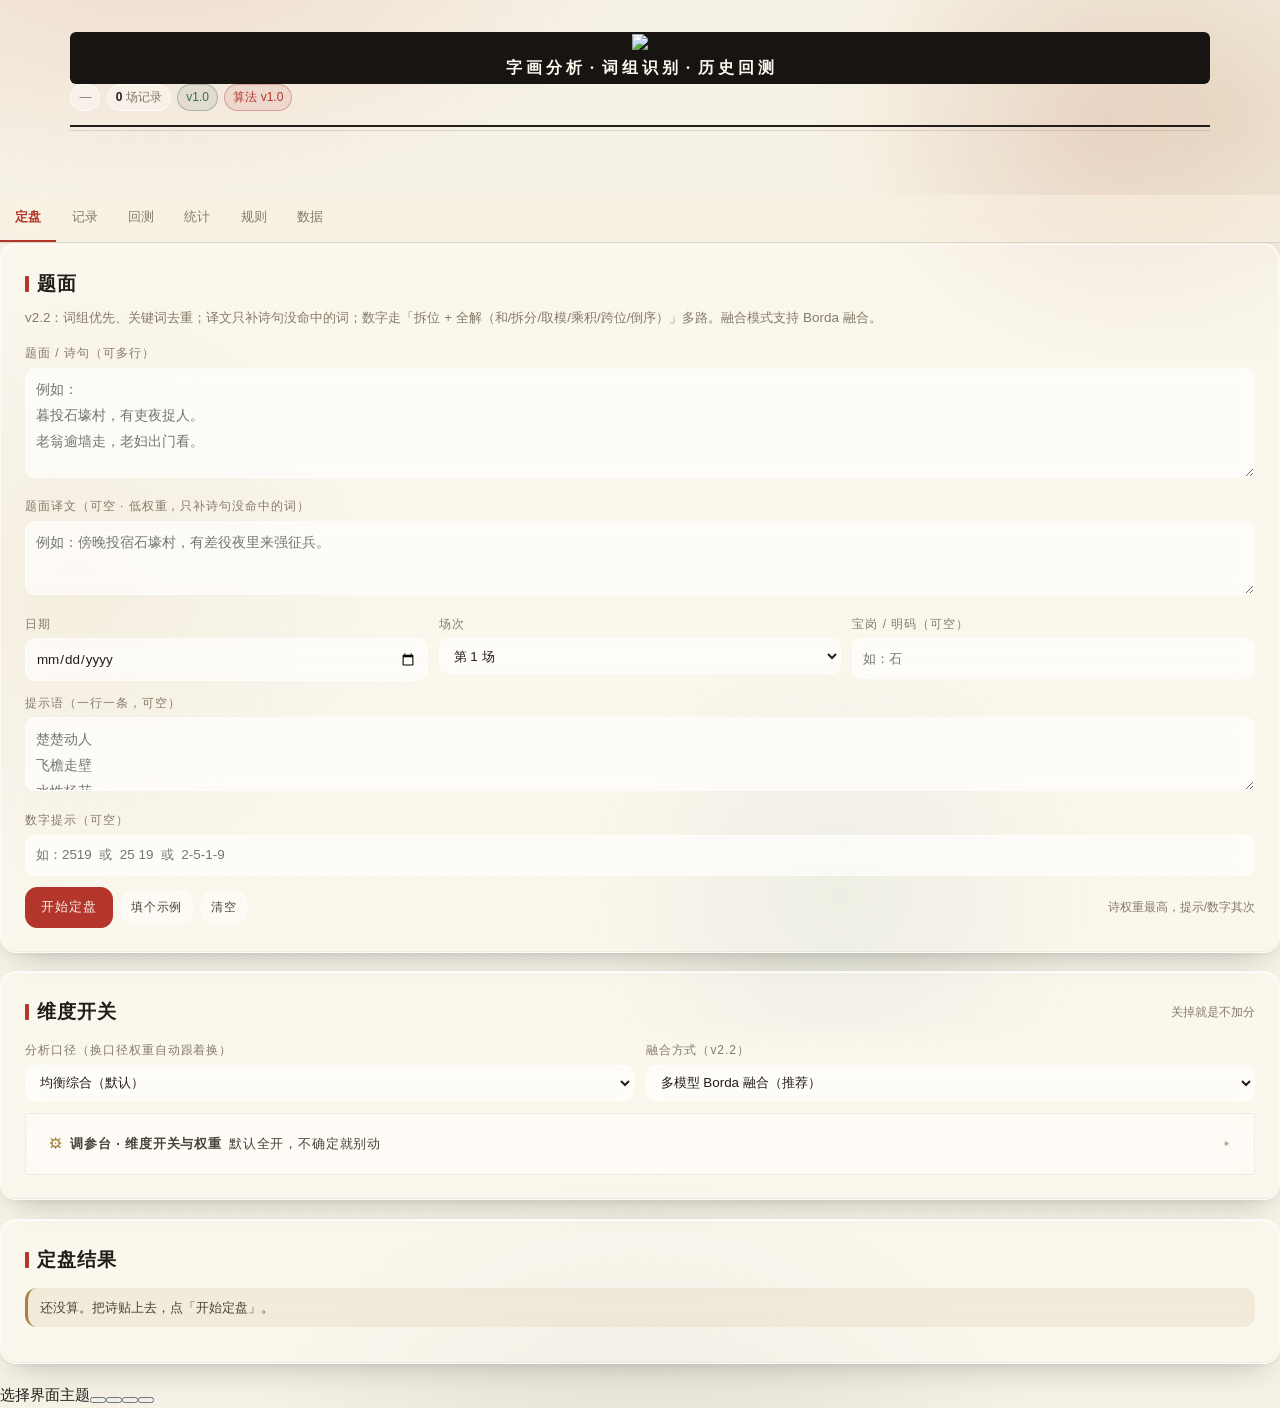
==== commit 9120ce8b: "Finalize the premium glass UI by wiring in the theme stylesheet and removing duplicate legacy theme " ====
--- a/www/index.html
+++ b/www/index.html
@@ -1,2518 +1,844 @@
-<!DOCTYPE html>
-<html lang="zh-CN">
-<head>
-<meta charset="utf-8">
-<meta name="viewport" content="width=device-width,initial-scale=1,viewport-fit=cover,user-scalable=no">
-<meta name="theme-color" content="#f7f2e6">
-<meta name="apple-mobile-web-app-capable" content="yes">
-<meta name="apple-mobile-web-app-status-bar-style" content="default">
-<meta name="apple-mobile-web-app-title" content="达货爱姑娘">
-<title>达货爱姑娘 · 字画分析 v3.2</title>
-<!-- 动态生成 App 图标 -->
-<link rel="icon" href="[data-uri]">
-<link rel="apple-touch-icon" href="[data-uri]">
-<style>/* ===== 36宝诗鉴 · 设计系统 ===== */
-:root{
-  --paper:#f7f2e6; --paper-2:#efe7d5; --paper-3:#e6dbc4;
-  --ink:#211d18; --ink-2:#4a4238; --ink-3:#857a68; --ink-4:#b3a892;
-  --line:rgba(33,29,24,.13); --line-2:rgba(33,29,24,.07);
-  --cinnabar:#b3352b; --cinnabar-soft:rgba(179,53,43,.09);
-  --gold:#a8823f; --gold-soft:rgba(168,130,63,.12);
-  --jade:#3d6b58; --jade-soft:rgba(61,107,88,.1);
-  --shadow-1:0 1px 2px rgba(33,29,24,.06),0 6px 18px -12px rgba(33,29,24,.35);
-  --shadow-2:0 2px 4px rgba(33,29,24,.08),0 18px 40px -24px rgba(33,29,24,.5);
-  --r:3px;
-  --sans:-apple-system,BlinkMacSystemFont,"PingFang SC","Hiragino Sans GB","Microsoft YaHei","Source Han Sans SC","Noto Sans CJK SC",sans-serif;
-  --serif:"Songti SC","Noto Serif CJK SC","Source Han Serif SC",SimSun,"Times New Roman",serif;
-  --mono:"SF Mono",ui-monospace,Menlo,Consolas,"Courier New",monospace;
-  --fs-hero:clamp(1.6rem,1.15rem + 2.2vw,2.5rem);
-  --fs-h1:clamp(1.22rem,1rem + 1vw,1.6rem);
-  --fs-h2:clamp(1.02rem,.95rem + .45vw,1.18rem);
-  --fs-body:clamp(.875rem,.84rem + .2vw,.95rem);
-  --fs-sm:clamp(.78rem,.75rem + .14vw,.84rem);
-  --fs-xs:clamp(.7rem,.68rem + .1vw,.75rem);
-  --gap:clamp(.75rem,.6rem + 1vw,1.15rem);
-  --pad:clamp(.9rem,.7rem + 1.4vw,1.5rem);
-}
-*{box-sizing:border-box;-webkit-tap-highlight-color:transparent}
-html,body{margin:0;padding:0}
-html{-webkit-text-size-adjust:100%}
-body{
-  font-family:var(--sans); font-size:var(--fs-body); color:var(--ink);
-  background:var(--paper);
-  background-image:
-    radial-gradient(1200px 600px at 15% -10%,rgba(168,130,63,.10),transparent 60%),
-    radial-gradient(900px 500px at 100% 0%,rgba(179,53,43,.06),transparent 55%),
-    repeating-linear-gradient(90deg,rgba(33,29,24,.018) 0 1px,transparent 1px 3px);
-  line-height:1.68; overflow-wrap:break-word; word-break:break-word; min-height:100vh;
-  padding-top: env(safe-area-inset-top);
-  padding-bottom: env(safe-area-inset-bottom);
-}
-::selection{background:rgba(179,53,43,.18)}
-button,input,select,textarea{font:inherit;color:inherit}
-a{color:var(--cinnabar);text-decoration:none}
-
-/* ---------- 外框 ---------- */
-.app{max-width:1180px;margin:0 auto;padding:0 clamp(.7rem,1.6vw,1.6rem) 4rem}
-.masthead{position:relative;padding:clamp(1.1rem,2.6vw,2rem) 0 .9rem;border-bottom:2px solid var(--ink);margin-bottom:.2rem}
-.masthead::after{content:"";position:absolute;left:0;right:0;bottom:-6px;height:1px;background:var(--line)}
-.mh-row{display:flex;align-items:flex-end;justify-content:space-between;gap:1rem;flex-wrap:wrap}
-.brand{display:flex;align-items:center;gap:.7rem;min-width:0;flex:1 1 auto}
-.brand>div{flex:1 1 auto;min-width:0}
-.seal{width:clamp(38px,6vw,52px);height:clamp(38px,6vw,52px);flex:none;background:var(--cinnabar);color:#fff8ee;border-radius:2px;display:grid;place-items:center;font-family:var(--serif);font-size:clamp(.9rem,2.2vw,1.15rem);line-height:1;letter-spacing:.02em;text-align:center;padding:.15em;box-shadow:inset 0 0 0 1.5px rgba(255,248,238,.55);transform:rotate(-2deg);}
-.brand h1{font-family:var(--serif);font-size:var(--fs-hero);margin:0;letter-spacing:.04em;line-height:1.15;font-weight:700;width:100%}
-.brand .sub{font-size:var(--fs-xs);color:var(--ink-3);letter-spacing:.18em;margin-top:.15rem}
-.mh-meta{display:flex;gap:.4rem;flex-wrap:wrap;align-items:center;font-size:var(--fs-xs);color:var(--ink-3)}
-.chip{border:1px solid var(--line);padding:.15rem .5rem;border-radius:2px;background:rgba(255,255,255,.4);white-space:nowrap}
-.chip b{color:var(--ink);font-weight:600}
-.chip.red{border-color:rgba(179,53,43,.35);color:var(--cinnabar);background:var(--cinnabar-soft)}
-.chip.jade{border-color:rgba(61,107,88,.35);color:var(--jade);background:var(--jade-soft)}
-
-/* ---------- 导航 (App底栏风格适配) ---------- */
-.nav{display:flex;gap:0;overflow-x:auto;scrollbar-width:none;border-bottom:1px solid var(--line);position:sticky;top:0;z-index:30;background:rgba(247,242,230,.94);backdrop-filter:blur(8px);-webkit-backdrop-filter:blur(8px);margin:0 -.2rem .9rem;padding:0 .2rem}
-.nav::-webkit-scrollbar{display:none}
-.nav button{appearance:none;background:none;border:0;border-bottom:2px solid transparent;padding:.72rem clamp(.55rem,1.6vw,.95rem);font-size:var(--fs-sm);color:var(--ink-3);cursor:pointer;white-space:nowrap;font-family:var(--sans);transition:color .18s,border-color .18s;letter-spacing:.04em;}
-.nav button:hover{color:var(--ink)}
-.nav button.on{color:var(--cinnabar);border-bottom-color:var(--cinnabar);font-weight:600}
-
-/* ---------- 卡片 ---------- */
-.panel{display:none;animation:fade .26s ease both}
-.panel.on{display:block}
-@keyframes fade{from{opacity:0;transform:translateY(6px)}to{opacity:1;transform:none}}
-.card{background:rgba(255,255,255,.5);border:1px solid var(--line);border-radius:var(--r);padding:var(--pad);box-shadow:var(--shadow-1);margin-bottom:var(--gap);position:relative;}
-.card::before{content:"";position:absolute;inset:3px;border:1px solid var(--line-2);border-radius:2px;pointer-events:none;}
-.card>*{position:relative}
-.card.flush{padding:0}
-.card-t{display:flex;align-items:center;gap:.5rem;margin:0 0 .8rem;flex-wrap:wrap}
-.card-t h2,.card-t h3{font-family:var(--serif);font-size:var(--fs-h2);margin:0;font-weight:700;letter-spacing:.05em;}
-.card-t .k{width:4px;height:1.05em;background:var(--cinnabar);display:inline-block;flex:none;border-radius:1px}
-.card-t .hint{font-size:var(--fs-xs);color:var(--ink-3);margin-left:auto;font-family:var(--sans)}
-.card-sub{font-size:var(--fs-sm);color:var(--ink-3);margin:-.35rem 0 .9rem;line-height:1.6}
-
-/* ---------- 表单 ---------- */
-label.f{display:block;font-size:var(--fs-xs);color:var(--ink-3);letter-spacing:.08em;margin-bottom:.28rem}
-input[type=text],input[type=number],input[type=date],select,textarea{width:100%;background:rgba(255,255,255,.72);border:1px solid var(--line);border-radius:2px;padding:.52rem .62rem;font-size:var(--fs-sm);outline:none;transition:border-color .16s,box-shadow .16s;}
-input:focus,select:focus,textarea:focus{border-color:rgba(179,53,43,.5);box-shadow:0 0 0 3px rgba(179,53,43,.08)}
-textarea{resize:vertical;min-height:110px;font-family:var(--serif);line-height:1.9;font-size:calc(var(--fs-sm) * 1.03)}
-.row{display:grid;gap:.7rem;grid-template-columns:repeat(auto-fit,minmax(min(100%,150px),1fr))}
-.field{margin-bottom:.7rem}
-.btn{appearance:none;cursor:pointer;border:1px solid var(--ink);background:var(--ink);color:var(--paper);padding:.5rem .95rem;border-radius:2px;font-size:var(--fs-sm);letter-spacing:.06em;transition:transform .12s,background .16s,box-shadow .16s;display:inline-flex;align-items:center;gap:.4rem;}
-.btn:hover{background:#332c24}
-.btn:active{transform:translateY(1px)}
-.btn.red{background:var(--cinnabar);border-color:var(--cinnabar)}
-.btn.red:hover{background:#9c2c23}
-.btn.ghost{background:transparent;color:var(--ink-2);border-color:var(--line)}
-.btn.ghost:hover{background:rgba(33,29,24,.05);color:var(--ink)}
-.btn.sm{padding:.3rem .6rem;font-size:var(--fs-xs)}
-.btn:disabled{opacity:.45;cursor:not-allowed}
-.btn-row{display:flex;gap:.5rem;flex-wrap:wrap;align-items:center}
-.switch{display:flex;align-items:center;gap:.55rem;font-size:var(--fs-sm);cursor:pointer;user-select:none;padding:.25rem 0}
-.switch input{appearance:none;width:2.15rem;height:1.15rem;background:var(--paper-3);border-radius:999px;position:relative;cursor:pointer;border:1px solid var(--line);transition:background .18s;flex:none}
-.switch input::after{content:"";position:absolute;top:1px;left:1px;width:calc(1.15rem - 4px);height:calc(1.15rem - 4px);background:#fff;border-radius:50%;transition:transform .18s;box-shadow:0 1px 2px rgba(0,0,0,.2)}
-.switch input:checked{background:var(--jade)}
-.switch input:checked::after{transform:translateX(1rem)}
-
-/* ---------- 表格 ---------- */
-.tw{overflow-x:auto;-webkit-overflow-scrolling:touch;border:1px solid var(--line);border-radius:2px}
-table{border-collapse:collapse;width:100%;font-size:var(--fs-sm);min-width:420px}
-th,td{padding:.48rem .6rem;text-align:left;border-bottom:1px solid var(--line-2);vertical-align:middle}
-th{background:rgba(33,29,24,.045);font-weight:600;font-size:var(--fs-xs);color:var(--ink-2);letter-spacing:.06em;white-space:nowrap}
-tbody tr:last-child td{border-bottom:0}
-tbody tr:hover{background:rgba(168,130,63,.06)}
-td.num,th.num{font-family:var(--mono);font-variant-numeric:tabular-nums}
-
-/* ---------- 排名条 ---------- */
-.rank{display:flex;flex-direction:column;gap:.42rem;margin-top:.3rem}
-.rk{display:grid;grid-template-columns:1.55rem 1fr auto;gap:.55rem;align-items:center;padding:.5rem .55rem;border:1px solid var(--line-2);border-radius:2px;background:rgba(255,255,255,.45);transition:background .16s,transform .16s}
-.rk:hover{background:rgba(255,255,255,.8);transform:translateX(2px)}
-.rk.top1{border-color:rgba(179,53,43,.45);background:linear-gradient(90deg,var(--cinnabar-soft),rgba(255,255,255,.4) 70%)}
-.rk .i{font-family:var(--serif);font-size:1.05rem;color:var(--ink-4);text-align:center;font-weight:700}
-.rk.top1 .i{color:var(--cinnabar)}
-.rk .nm{font-family:var(--serif);font-weight:600;letter-spacing:.03em;font-size:calc(var(--fs-sm) * 1.06)}
-.rk .nm small{font-weight:400;color:var(--ink-3);font-family:var(--sans);font-size:var(--fs-xs);margin-left:.3rem;letter-spacing:0}
-.rk .bar{height:4px;background:rgba(33,29,24,.07);border-radius:99px;margin-top:.32rem;overflow:hidden}
-.rk .bar i{display:block;height:100%;background:linear-gradient(90deg,var(--gold),var(--cinnabar));border-radius:99px;transition:width .5s cubic-bezier(.2,.8,.2,1)}
-.rk .sc{font-family:var(--mono);font-size:var(--fs-sm);font-weight:600;color:var(--ink-2);white-space:nowrap;font-variant-numeric:tabular-nums}
-.rk .why{font-size:var(--fs-xs);color:var(--ink-3);margin-top:.22rem;line-height:1.45}
-
-/* ---------- 统计数字 ---------- */
-.stat-grid{display:grid;gap:.6rem;grid-template-columns:repeat(auto-fit,minmax(min(100%,132px),1fr))}
-.stat{border:1px solid var(--line);border-radius:2px;padding:.6rem .7rem;background:rgba(255,255,255,.45);min-width:0}
-.stat .lab{font-size:var(--fs-xs);color:var(--ink-3);letter-spacing:.1em;white-space:nowrap;overflow:hidden;text-overflow:ellipsis}
-.stat .val{font-family:var(--mono);font-size:clamp(1.05rem,.9rem + .7vw,1.5rem);font-weight:600;line-height:1.3;font-variant-numeric:tabular-nums;overflow-wrap:anywhere}
-.stat .val.good{color:var(--jade)}
-.stat .val.bad{color:var(--cinnabar)}
-.stat .val.mute{color:var(--ink-3)}
-.stat .tip{font-size:var(--fs-xs);color:var(--ink-4);line-height:1.4}
-
-/* ---------- 图表 ---------- */
-.chart{width:100%;overflow:hidden;border:1px solid var(--line-2);border-radius:2px;background:rgba(255,255,255,.42);padding:.4rem}
-.chart svg{display:block;width:100%;height:auto;overflow:visible}
-.chart .grid-l{stroke:rgba(33,29,24,.09);stroke-width:1}
-.chart .axis-t{font-size:9px;fill:#857a68;font-family:var(--mono)}
-.chart .base-l{stroke:#b3352b;stroke-width:1.2;stroke-dasharray:4 4;opacity:.75}
-.legend{display:flex;gap:.9rem;flex-wrap:wrap;font-size:var(--fs-xs);color:var(--ink-3);margin-top:.45rem}
-.legend i{display:inline-block;width:14px;height:3px;border-radius:2px;margin-right:.3rem;vertical-align:middle}
-
-/* ---------- 提示条 ---------- */
-.note{border-left:3px solid var(--gold);background:var(--gold-soft);padding:.55rem .75rem;font-size:var(--fs-sm);color:var(--ink-2);margin:.7rem 0;border-radius:0 2px 2px 0;line-height:1.6}
-.note.red{border-color:var(--cinnabar);background:var(--cinnabar-soft)}
-.note.jade{border-color:var(--jade);background:var(--jade-soft)}
-.note b{color:var(--ink)}
-
-/* ---------- toast ---------- */
-.toast{position:fixed;left:50%;bottom:calc(1.4rem + env(safe-area-inset-bottom));transform:translateX(-50%) translateY(20px);background:var(--ink);color:var(--paper);padding:.55rem 1rem;border-radius:3px;font-size:var(--fs-sm);opacity:0;pointer-events:none;transition:opacity .22s,transform .22s;z-index:200;max-width:88vw;text-align:center;box-shadow:var(--shadow-2)}
-.toast.on{opacity:1;transform:translateX(-50%)}
-.toast.err{background:var(--cinnabar)}
-
-/* ---------- 小工具 ---------- */
-.muted{color:var(--ink-3)}
-.mono{font-family:var(--mono);font-variant-numeric:tabular-nums}
-.center{text-align:center}
-.mt{margin-top:.9rem}
-.flexbetween{display:flex;justify-content:space-between;align-items:center;gap:.6rem;flex-wrap:wrap}
-.tag{display:inline-block;font-size:var(--fs-xs);padding:.05rem .4rem;border-radius:2px;border:1px solid var(--line);color:var(--ink-3);background:rgba(255,255,255,.5);letter-spacing:.04em;white-space:nowrap}
-.tag.g{color:var(--jade);border-color:rgba(61,107,88,.3);background:var(--jade-soft)}
-.tag.r{color:var(--cinnabar);border-color:rgba(179,53,43,.3);background:var(--cinnabar-soft)}
-.tag.y{color:var(--gold);border-color:rgba(168,130,63,.35);background:var(--gold-soft)}
-.sep{height:1px;background:var(--line);margin:1rem 0}
-details{border:1px solid var(--line-2);border-radius:2px;padding:.55rem .7rem;margin-top:.7rem;background:rgba(255,255,255,.32)}
-summary{cursor:pointer;font-size:var(--fs-sm);font-weight:600;color:var(--ink-2);letter-spacing:.05em}
-details[open] summary{margin-bottom:.6rem}
-.kv{display:grid;grid-template-columns:auto 1fr;gap:.2rem .8rem;font-size:var(--fs-sm)}
-.kv dt{color:var(--ink-3);white-space:nowrap}
-.kv dd{margin:0;font-family:var(--mono);font-variant-numeric:tabular-nums}
-
-/* ---------- v3 全局滚动优化 ---------- */
-html{scrollbar-width:thin;scrollbar-color:rgba(33,29,24,.22) transparent;scroll-behavior:smooth}
-body{overscroll-behavior-y:contain}
-*::-webkit-scrollbar{width:8px;height:8px}
-*::-webkit-scrollbar-thumb{background:rgba(33,29,24,.2);border-radius:99px;border:2px solid transparent;background-clip:content-box}
-*::-webkit-scrollbar-thumb:hover{background:rgba(33,29,24,.32);background-clip:content-box}
-*::-webkit-scrollbar-track{background:transparent}
-.tw::-webkit-scrollbar{height:6px}
-
-/* ---------- v3 调参台抽屉 ---------- */
-details.param{border:1px solid var(--line-2);border-radius:2px;margin-top:.8rem;background:rgba(255,255,255,.32)}
-details.param>summary{cursor:pointer;list-style:none;display:flex;align-items:center;gap:.45rem;font-size:var(--fs-sm);font-weight:600;color:var(--ink-2);letter-spacing:.06em;padding:.62rem .75rem;min-height:44px;user-select:none}
-details.param>summary::-webkit-details-marker{display:none}
-details.param>summary::before{content:"⚙";color:var(--gold)}
-details.param>summary::after{content:"▸";margin-left:auto;color:var(--ink-4);transition:transform .2s}
-details.param[open]>summary::after{transform:rotate(90deg)}
-details.param>summary .pill{font-weight:400}
-details.param .pbody{padding:.2rem .75rem .8rem}
-
-/* ===== v3.1 液态玻璃层（变量驱动 · 5 主题） ===== */
-:root{
-  --glass-card:rgba(255,252,245,.44); --glass-border:rgba(255,255,255,.55); --glass-hi:rgba(255,255,255,.65);
-  --glass-chip:rgba(255,255,255,.38); --glass-input:rgba(255,255,255,.55); --glass-inputfocus:rgba(255,255,255,.72);
-  --glass-ghost:rgba(255,255,255,.32); --glass-tw:rgba(255,255,255,.22); --glass-th:rgba(255,255,255,.42);
-  --glass-trhover:rgba(255,255,255,.35); --glass-stat:rgba(255,255,255,.42); --glass-details:rgba(255,255,255,.35);
-  --glass-chart:rgba(255,255,255,.35); --glass-nav:rgba(247,242,230,.58); --glass-navm:rgba(251,247,236,.62);
-  --glass-navborder:rgba(255,255,255,.45);
-  --blob1:rgba(179,53,43,.10); --blob2:rgba(168,130,63,.13); --blob3:rgba(61,107,88,.11);
-  --g1:rgba(179,53,43,.13); --g2:rgba(168,130,63,.15); --g3:rgba(61,107,88,.12);
-  --grid:rgba(33,29,24,.09);
-}
-body{
-  background-color:var(--paper);
-  background-image:
-    radial-gradient(900px 520px at 12% -6%,var(--g1),transparent 55%),
-    radial-gradient(760px 480px at 96% 8%,var(--g2),transparent 55%),
-    radial-gradient(700px 600px at 50% 108%,var(--g3),transparent 60%),
-    repeating-linear-gradient(90deg,rgba(128,120,100,.012) 0 1px,transparent 1px 3px);
-}
-/* 漂浮光斑：给玻璃提供折射色彩 */
-body::before{content:"";position:fixed;inset:-15%;z-index:0;pointer-events:none;
-  background:
-    radial-gradient(340px 340px at 78% 22%,var(--blob1),transparent 70%),
-    radial-gradient(430px 430px at 16% 62%,var(--blob2),transparent 70%),
-    radial-gradient(360px 360px at 62% 88%,var(--blob3),transparent 70%);
-  filter:blur(10px);}
-.app{position:relative;z-index:1}
-.card{background:var(--glass-card);
-  backdrop-filter:blur(22px) saturate(165%);-webkit-backdrop-filter:blur(22px) saturate(165%);
-  border:1px solid var(--glass-border);border-radius:16px;
-  box-shadow:inset 0 1px 0 var(--glass-hi),inset 0 -1px 0 rgba(33,29,24,.05),
-    0 2px 8px -4px rgba(33,29,24,.14),0 14px 34px -16px rgba(0,0,0,.28)}
-.card::before{content:"";position:absolute;inset:0;border:1px solid var(--glass-border);border-radius:16px;pointer-events:none;
-  -webkit-mask:linear-gradient(180deg,#000 0%,transparent 32%);mask:linear-gradient(180deg,#000 0%,transparent 32%)}
-.chip{border-radius:999px;background:var(--glass-chip);backdrop-filter:blur(10px);-webkit-backdrop-filter:blur(10px);border-color:var(--glass-border)}
-.nav{background:var(--glass-nav);backdrop-filter:blur(18px) saturate(150%);-webkit-backdrop-filter:blur(18px) saturate(150%)}
-input[type=text],input[type=number],input[type=date],select,textarea{
-  background:var(--glass-input);border-radius:10px;border-color:var(--glass-border);
-  backdrop-filter:blur(8px);-webkit-backdrop-filter:blur(8px)}
-input:focus,select:focus,textarea:focus{background:var(--glass-inputfocus)}
-.btn{border-radius:12px}
-.btn.ghost{background:var(--glass-ghost);border-color:var(--glass-border);backdrop-filter:blur(10px);-webkit-backdrop-filter:blur(10px)}
-.btn.ghost:hover{background:var(--glass-trhover)}
-.tw{border-radius:14px;background:var(--glass-tw);backdrop-filter:blur(10px);-webkit-backdrop-filter:blur(10px)}
-th{background:var(--glass-th)}
-tbody tr:hover{background:var(--glass-trhover)}
-.stat,.rk{border-radius:12px;background:var(--glass-stat);backdrop-filter:blur(8px);-webkit-backdrop-filter:blur(8px)}
-.note,.toast,details{border-radius:12px}
-.note{backdrop-filter:blur(8px);-webkit-backdrop-filter:blur(8px)}
-details{background:var(--glass-details);backdrop-filter:blur(10px);-webkit-backdrop-filter:blur(10px)}
-.toast{background:rgba(20,16,10,.72);backdrop-filter:blur(16px);-webkit-backdrop-filter:blur(16px)}
-.chart{border-radius:12px;background:var(--glass-chart);backdrop-filter:blur(8px);-webkit-backdrop-filter:blur(8px)}
-.chart .grid-l{stroke:var(--grid)}
-.chart .axis-t{fill:var(--ink-3)}
-.rk .bar{background:var(--grid)}
-.seal{border-radius:6px}
-/* 主题切换球 */
-.themebad{position:fixed;right:8px;top:50%;transform:translateY(-50%);z-index:120;display:flex;flex-direction:column;gap:8px;
-  padding:9px 6px;border-radius:999px;background:var(--glass-card);backdrop-filter:blur(16px) saturate(160%);-webkit-backdrop-filter:blur(16px) saturate(160%);
-  border:1px solid var(--glass-border);box-shadow:0 6px 20px -10px rgba(0,0,0,.4)}
-.themebad button{width:18px;height:18px;border-radius:50%;border:2px solid rgba(255,255,255,.85);cursor:pointer;padding:0;appearance:none;box-shadow:0 1px 4px rgba(0,0,0,.3);transition:transform .15s}
-.themebad button:hover{transform:scale(1.25)}
-.themebad button.on{outline:2px solid var(--cinnabar);outline-offset:2px}
-.card,.chip,.nav,.tw,.stat,.note,details,.chart,input,select,textarea,button.btn{
-  transition:background-color .35s ease,border-color .35s ease,color .35s ease,box-shadow .35s ease}
-
-/* ---------- 主题 · 墨玉夜宴 ---------- */
-html[data-theme="night"]{
-  --paper:#141009; --paper-2:#1c1712; --paper-3:#241e16;
-  --ink:#efe6d4; --ink-2:#cfc3ab; --ink-3:#a2967f; --ink-4:#6e6350;
-  --line:rgba(240,230,210,.14); --line-2:rgba(240,230,210,.08);
-  --cinnabar:#e0655a; --gold:#c99b52; --jade:#6fae8f;
-  --cinnabar-soft:rgba(224,101,90,.14); --gold-soft:rgba(201,155,82,.14); --jade-soft:rgba(111,174,143,.13);
-  --glass-card:rgba(30,24,17,.55); --glass-border:rgba(240,230,210,.16); --glass-hi:rgba(255,255,255,.09);
-  --glass-chip:rgba(30,24,17,.5); --glass-input:rgba(20,16,10,.5); --glass-inputfocus:rgba(20,16,10,.72);
-  --glass-ghost:rgba(240,230,210,.08); --glass-tw:rgba(20,16,10,.4); --glass-th:rgba(240,230,210,.09);
-  --glass-trhover:rgba(240,230,210,.09); --glass-stat:rgba(30,24,17,.5); --glass-details:rgba(30,24,17,.45);
-  --glass-chart:rgba(20,16,10,.4); --glass-nav:rgba(20,16,10,.55); --glass-navm:rgba(20,16,10,.62);
-  --glass-navborder:rgba(240,230,210,.12);
-  --blob1:rgba(224,101,90,.12); --blob2:rgba(201,155,82,.13); --blob3:rgba(111,174,143,.09);
-  --g1:rgba(224,101,90,.10); --g2:rgba(201,155,82,.10); --g3:rgba(111,174,143,.07);
-  --grid:rgba(240,230,210,.12);
-}
-/* ---------- 主题 · 霞红琉璃 ---------- */
-html[data-theme="rouge"]{
-  --paper:#190d0b; --paper-2:#22120f; --paper-3:#2c1714;
-  --ink:#f5e6dd; --ink-2:#d4b8ab; --ink-3:#a98d7f; --ink-4:#74584c;
-  --line:rgba(245,230,220,.15); --line-2:rgba(245,230,220,.08);
-  --cinnabar:#e8766a; --gold:#d0a05c; --jade:#74b394;
-  --cinnabar-soft:rgba(232,118,106,.15); --gold-soft:rgba(208,160,92,.13); --jade-soft:rgba(116,179,148,.12);
-  --glass-card:rgba(58,26,22,.5); --glass-border:rgba(255,225,210,.16); --glass-hi:rgba(255,255,255,.1);
-  --glass-chip:rgba(58,26,22,.46); --glass-input:rgba(30,14,12,.55); --glass-inputfocus:rgba(30,14,12,.75);
-  --glass-ghost:rgba(255,225,210,.09); --glass-tw:rgba(30,14,12,.4); --glass-th:rgba(255,225,210,.1);
-  --glass-trhover:rgba(255,225,210,.1); --glass-stat:rgba(58,26,22,.46); --glass-details:rgba(58,26,22,.42);
-  --glass-chart:rgba(30,14,12,.4); --glass-nav:rgba(30,14,12,.55); --glass-navm:rgba(30,14,12,.62);
-  --glass-navborder:rgba(255,225,210,.13);
-  --blob1:rgba(232,118,106,.15); --blob2:rgba(208,160,92,.12); --blob3:rgba(255,120,150,.08);
-  --g1:rgba(232,118,106,.13); --g2:rgba(208,160,92,.10); --g3:rgba(255,120,150,.06);
-  --grid:rgba(245,230,220,.13);
-}
-/* ---------- 主题 · 翡翠琉璃 ---------- */
-html[data-theme="jade"]{
-  --paper:#0e1712; --paper-2:#152019; --paper-3:#1c2a21;
-  --ink:#e4efe4; --ink-2:#bdd0bd; --ink-3:#8ba189; --ink-4:#5c7260;
-  --line:rgba(228,239,228,.14); --line-2:rgba(228,239,228,.08);
-  --cinnabar:#e0655a; --gold:#cfa457; --jade:#5fbe91;
-  --cinnabar-soft:rgba(224,101,90,.13); --gold-soft:rgba(207,164,87,.13); --jade-soft:rgba(95,190,145,.14);
-  --glass-card:rgba(22,44,34,.52); --glass-border:rgba(220,245,230,.15); --glass-hi:rgba(255,255,255,.09);
-  --glass-chip:rgba(22,44,34,.48); --glass-input:rgba(10,20,15,.55); --glass-inputfocus:rgba(10,20,15,.75);
-  --glass-ghost:rgba(220,245,230,.08); --glass-tw:rgba(10,20,15,.4); --glass-th:rgba(220,245,230,.09);
-  --glass-trhover:rgba(220,245,230,.1); --glass-stat:rgba(22,44,34,.48); --glass-details:rgba(22,44,34,.44);
-  --glass-chart:rgba(10,20,15,.4); --glass-nav:rgba(10,20,15,.55); --glass-navm:rgba(10,20,15,.62);
-  --glass-navborder:rgba(220,245,230,.12);
-  --blob1:rgba(95,190,145,.13); --blob2:rgba(207,164,87,.11); --blob3:rgba(80,180,200,.08);
-  --g1:rgba(95,190,145,.10); --g2:rgba(207,164,87,.09); --g3:rgba(80,180,200,.06);
-  --grid:rgba(228,239,228,.12);
-}
-/* ---------- 主题 · 紫霭琉璃 ---------- */
-html[data-theme="violet"]{
-  --paper:#151020; --paper-2:#1d1729; --paper-3:#251d35;
-  --ink:#ece5f5; --ink-2:#c7bcdc; --ink-3:#9a8cb3; --ink-4:#675a80;
-  --line:rgba(236,229,245,.14); --line-2:rgba(236,229,245,.08);
-  --cinnabar:#e8766a; --gold:#cfa0d8; --jade:#7fc2b0;
-  --cinnabar-soft:rgba(232,118,106,.14); --gold-soft:rgba(207,160,216,.13); --jade-soft:rgba(127,194,176,.12);
-  --glass-card:rgba(44,32,72,.5); --glass-border:rgba(230,220,255,.16); --glass-hi:rgba(255,255,255,.1);
-  --glass-chip:rgba(44,32,72,.46); --glass-input:rgba(22,16,34,.55); --glass-inputfocus:rgba(22,16,34,.75);
-  --glass-ghost:rgba(230,220,255,.09); --glass-tw:rgba(22,16,34,.4); --glass-th:rgba(230,220,255,.09);
-  --glass-trhover:rgba(230,220,255,.1); --glass-stat:rgba(44,32,72,.46); --glass-details:rgba(44,32,72,.42);
-  --glass-chart:rgba(22,16,34,.4); --glass-nav:rgba(22,16,34,.55); --glass-navm:rgba(22,16,34,.62);
-  --glass-navborder:rgba(230,220,255,.13);
-  --blob1:rgba(167,120,240,.14); --blob2:rgba(240,120,180,.11); --blob3:rgba(90,140,250,.09);
-  --g1:rgba(167,120,240,.12); --g2:rgba(240,120,180,.09); --g3:rgba(90,140,250,.07);
-  --grid:rgba(236,229,245,.12);
-}
-@supports not ((backdrop-filter:blur(1px)) or (-webkit-backdrop-filter:blur(1px))){
-  .card,.chip,.tw,.stat,.rk,details,.chart{background:var(--glass-card)}
-  .card,.chip,.tw,.stat,.rk,details,.chart{opacity:1}
-  html:not([data-theme]) .card,html[data-theme=""] .card{background:rgba(255,252,245,.85)}
-  input[type=text],input[type=number],input[type=date],select,textarea{background:rgba(255,255,255,.9)}
-}
-
-/* 手机 */
-@media (max-width:640px){
-  /* v3 底部 Tab Bar 取代顶栏横滚 */
-  .nav{position:fixed;left:0;right:0;bottom:0;top:auto;z-index:100;margin:0;padding:4px 3px calc(5px + env(safe-area-inset-bottom));display:flex;gap:2px;border-bottom:0;border-top:1px solid var(--glass-navborder);background:var(--glass-navm);backdrop-filter:blur(22px) saturate(170%);-webkit-backdrop-filter:blur(22px) saturate(170%);box-shadow:0 -6px 24px -14px rgba(0,0,0,.35)}
-  .nav button{flex:1 1 0;display:flex;flex-direction:column;align-items:center;justify-content:center;gap:2px;min-height:48px;padding:.2rem 0;font-size:.66rem;letter-spacing:.02em;border-bottom:0;border-radius:9px}
-  .nav button::before{content:attr(data-icon);font-family:var(--serif);font-size:1.12rem;line-height:1;font-weight:700;opacity:.85}
-  .nav button.on{background:var(--cinnabar-soft);border-bottom:0;color:var(--cinnabar)}
-  .nav button[data-tab="pick"]{color:var(--cinnabar)}
-  .nav button[data-tab="pick"]::before{background:var(--cinnabar);color:#fff8ee;width:1.7rem;height:1.7rem;border-radius:50%;display:grid;place-items:center;font-size:.95rem;margin-top:-.85rem;box-shadow:0 3px 10px -3px rgba(179,53,43,.55);border:2px solid #fbf7ec}
-  .nav button[data-tab="pick"].on::before{background:#9c2c23}
-  body{padding-bottom:calc(72px + env(safe-area-inset-bottom))}
-  .masthead{padding-top:1rem}
-  .mh-meta{gap:.3rem}
-  .card{padding:.85rem}
-  .rk{grid-template-columns:1.35rem 1fr auto;gap:.4rem}
-  th,td{padding:.42rem .45rem}
-  .btn{padding:.62rem 1rem;min-height:42px;font-size:calc(var(--fs-sm) * 1.02)}
-  .btn.sm{padding:.48rem .7rem;min-height:34px;font-size:var(--fs-xs)}
-  .btn-row{gap:.55rem}
-  .switch{min-height:36px}
-}
-</style>
-</head>
-<body>
-<div class="app">
-
-  <header class="masthead">
-    <div class="mh-row">
-      <div class="brand">
-        <div class="seal" style="background:#181411;padding:0;overflow:hidden"><img src="[data-uri]" alt="牛头 Logo" style="width:100%;height:100%;object-fit:cover;transform:none"></div>
-        <div>
-          <h1>达货爱姑娘</h1>
-          <div class="sub">字 画 分 析 &nbsp;·&nbsp; 词 组 识 别 &nbsp;·&nbsp; 历 史 回 测</div>
-        </div>
-      </div>
-      <div class="mh-meta">
-        <span class="chip" id="chipDate">—</span>
-        <span class="chip"><b id="chipCount">0</b> 场记录</span>
-        <span class="chip jade" id="chipVer">v1.0</span>
-        <span class="chip red" id="chipAlgo">算法 v1.0</span>
-      </div>
-    </div>
-  </header>
-
-  <nav class="nav" id="nav">
-    <button data-tab="pick" data-icon="盘" class="on">定盘</button>
-    <button data-tab="rec" data-icon="册">记录</button>
-    <button data-tab="bt" data-icon="验">回测</button>
-    <button data-tab="stat" data-icon="衡">统计</button>
-    <button data-tab="rule" data-icon="典">规则</button>
-    <button data-tab="data" data-icon="藏">数据</button>
-  </nav>
-
-  <!-- ============ 定盘 ============ -->
-  <section class="panel on" id="panel-pick">
-    <div class="card">
-      <div class="card-t"><span class="k"></span><h2>题面</h2><span class="hint" id="pickDateHint"></span></div>
-      <div class="card-sub">v2.2：词组优先、关键词去重；译文只补诗句没命中的词；数字走「拆位 + 全解（和/拆分/取模/乘积/跨位/倒序）」多路。融合可选线性相加或多模型 Borda，识别依据会列在每个号码下方。</div>
-
-      <div class="field">
-        <label class="f">题面 / 诗句（可多行）</label>
-        <textarea id="inPoem" placeholder="例如：&#10;暮投石壕村，有吏夜捉人。&#10;老翁逾墙走，老妇出门看。"></textarea>
-      </div>
-
-      <div class="field">
-        <label class="f">题面译文（可空 · 低权重，只补诗句没命中的词）</label>
-        <textarea id="inTranslation" style="min-height:74px" placeholder="例如：傍晚投宿石壕村，有差役夜里来强征兵。"></textarea>
-      </div>
-
-      <div class="row">
-        <div class="field">
-          <label class="f">日期</label>
-          <input type="date" id="inDate">
-        </div>
-        <div class="field">
-          <label class="f">场次</label>
-          <select id="inSession"><option value="1">第 1 场</option><option value="2">第 2 场</option><option value="3">第 3 场</option></select>
-        </div>
-        <div class="field">
-          <label class="f">宝岗 / 明码（可空）</label>
-          <input type="text" id="inBaogang" placeholder="如：石">
-        </div>
-      </div>
-
-      <div class="field">
-        <label class="f">提示语（一行一条，可空）</label>
-        <textarea id="inHints" style="min-height:74px" placeholder="楚楚动人&#10;飞檐走壁&#10;水性杨花&#10;摇摇欲坠&#10;飞沙走石"></textarea>
-      </div>
-
-      <div class="field">
-        <label class="f">数字提示（可空）</label>
-        <input type="text" id="inDigits" placeholder="如：2519  或  25 19  或  2-5-1-9">
-      </div>
-
-      <div class="flexbetween">
-        <div class="btn-row">
-          <button class="btn red" id="btnPick">开始定盘</button>
-          <button class="btn ghost sm" id="btnPickDemo">填个示例</button>
-          <button class="btn ghost sm" id="btnClearPick">清空</button>
-        </div>
-        <span class="muted" style="font-size:var(--fs-xs)">诗权重最高，提示/数字其次</span>
-      </div>
-    </div>
-
-    <div class="card">
-      <div class="card-t"><span class="k"></span><h2>维度开关</h2><span class="hint">关掉就是不加分</span></div>
-      <div class="row" style="grid-template-columns:repeat(auto-fit,minmax(min(100%,200px),1fr))">
-        <div class="field" style="margin:0">
-          <label class="f">分析口径（换口径权重自动跟着换）</label>
-          <select id="pickView">
-            <option value="balanced">均衡综合（默认）</option>
-            <option value="cold">冷门回补派（重遗漏/周期）</option>
-            <option value="numeric">数字题解派（重数字/题解）</option>
-          </select>
-        </div>
-        <div class="field" style="margin:0">
-          <label class="f">融合方式（v2.2）</label>
-          <select id="pickFuse">
-            <option value="linear">线性相加（原算法）</option>
-            <option value="borda" selected>多模型 Borda 融合（推荐）</option>
-            <option value="both">两法对照（并排）</option>
-          </select>
-        </div>
-      </div>
-      <details class="param">
-        <summary>调参台 · 维度开关与权重 <span class="pill">默认全开，不确定就别动</span></summary>
-        <div class="pbody">
-      <div class="row mt" style="grid-template-columns:repeat(auto-fit,minmax(min(100%,158px),1fr))">
-        <label class="switch"><input type="checkbox" id="wPoem" checked> 诗面意象</label>
-        <label class="switch"><input type="checkbox" id="wHint" checked> 提示语</label>
-        <label class="switch"><input type="checkbox" id="wDigit" checked> 数字拆位</label>
-        <label class="switch"><input type="checkbox" id="wNum" checked> 数字全解（和/拆分/取模）</label>
-        <label class="switch"><input type="checkbox" id="wBal" checked> 结构补缺（六类形态）</label>
-        <label class="switch"><input type="checkbox" id="wTwin" checked> 双胞胎连带</label>
-        <label class="switch"><input type="checkbox" id="wCold" checked> 官方遗漏参考（来自统计图）</label>
-        <label class="switch"><input type="checkbox" id="wHot" checked> 统计图累计频次</label>
-        <label class="switch"><input type="checkbox" id="wRarity" checked> 稀有度回补（v2.4）</label>
-        <label class="switch"><input type="checkbox" id="wTrend" checked> 多窗趋势（v2.4）</label>
-      </div>
-      <div class="row mt" style="grid-template-columns:repeat(auto-fit,minmax(min(100%,110px),1fr))">
-        <div class="field" style="margin:0"><label class="f">诗 权重</label><input type="number" id="kPoem" value="1" step="0.1" min="0"></div>
-        <div class="field" style="margin:0"><label class="f">提示 权重</label><input type="number" id="kHint" value="0.75" step="0.1" min="0"></div>
-        <div class="field" style="margin:0"><label class="f">数字 权重</label><input type="number" id="kDigit" value="0.65" step="0.1" min="0"></div>
-        <div class="field" style="margin:0"><label class="f">数字全解 权重</label><input type="number" id="kNum" value="0.5" step="0.1" min="0"></div>
-        <div class="field" style="margin:0"><label class="f">结构补缺 权重</label><input type="number" id="kBal" value="0.35" step="0.1" min="0"></div>
-        <div class="field" style="margin:0"><label class="f">双胞胎 权重</label><input type="number" id="kTwin" value="0.4" step="0.1" min="0"></div>
-        <div class="field" style="margin:0"><label class="f">冷宝 权重</label><input type="number" id="kCold" value="0.3" step="0.1" min="0"></div>
-        <div class="field" style="margin:0"><label class="f">热号 权重</label><input type="number" id="kHot" value="0.2" step="0.1" min="0"></div>
-        <div class="field" style="margin:0"><label class="f">稀有度 权重</label><input type="number" id="kRarity" value="0.3" step="0.1" min="0"></div>
-        <div class="field" style="margin:0"><label class="f">趋势 权重</label><input type="number" id="kTrend" value="0.25" step="0.1" min="0"></div>
-      </div>
-        </div>
-      </details>
-    </div>
-
-    <div class="card" id="pickResultCard">
-      <div class="card-t"><span class="k"></span><h2>定盘结果</h2><span class="hint" id="pickAlgoHint"></span></div>
-      <div id="pickResult"><div class="note">还没算。把诗贴上去，点「开始定盘」。</div></div>
-    </div>
-  </section>
-
-  <!-- ============ 记录 ============ -->
-  <section class="panel" id="panel-rec">
-    <div class="card">
-      <div class="card-t"><span class="k"></span><h2>记一场</h2><span class="hint">录进去才能回测</span></div>
-      <div class="row" style="grid-template-columns:repeat(auto-fit,minmax(min(100%,118px),1fr))">
-        <div class="field"><label class="f">期号</label><input type="text" id="recIssue" placeholder="自动"></div>
-        <div class="field"><label class="f">日期</label><input type="date" id="recDate"></div>
-        <div class="field"><label class="f">场次</label><select id="recSession"><option>1</option><option>2</option><option>3</option></select></div>
-        <div class="field"><label class="f">开出的宝</label><select id="recBao"></select></div>
-      </div>
-      <div class="btn-row"><button class="btn red" id="btnAddRec">记下这场</button><button class="btn ghost sm" id="btnUndo">撤销上一场</button></div>
-    </div>
-
-    <div class="card">
-      <div class="card-t"><span class="k"></span><h2>批量粘贴</h2><span class="hint">一行一场</span></div>
-      <div class="card-sub">格式随意，认得这些写法：<span class="mono">11-13 3 家猫</span> · <span class="mono">2026-11-13,2,18</span> · <span class="mono">11月13日 第1场 白鱼</span></div>
-      <textarea id="bulkText" style="min-height:96px" placeholder="11-01 1 白鱼&#10;11-01 2 家猫&#10;11-01 3 鳝鱼"></textarea>
-      <div class="btn-row mt"><button class="btn" id="btnBulk">解析并导入</button><span class="muted" style="font-size:var(--fs-xs)" id="bulkMsg"></span></div>
-    </div>
-
-    <div class="card">
-      <div class="card-t"><span class="k"></span><h2>开奖记录</h2><span class="hint" id="recCountHint"></span></div>
-      <div class="tw">
-        <table>
-          <thead><tr><th class="num">期号</th><th>日期</th><th class="num">场</th><th>开出</th><th class="num">距上期</th><th></th></tr></thead>
-          <tbody id="recBody"></tbody>
-        </table>
-      </div>
-    </div>
-  </section>
-
-  <!-- ============ 回测 ============ -->
-  <section class="panel" id="panel-bt">
-    <div class="card">
-      <div class="card-t"><span class="k"></span><h2>回测实验室</h2><span class="hint">前 N 期算，验第 N+1 期</span></div>
-      <div class="card-sub">
-        滚动回测：每一期只用它之前的数据出候选池，再去对上的那一期，一期一期往前滚。命中率再好看都不算数，
-        要看 <b>lift</b>（实际命中 ÷ 随机期望）和 <b>p 值</b>（这个成绩能不能用运气解释）。
-      </div>
-
-      <div class="row" style="grid-template-columns:repeat(auto-fit,minmax(min(100%,150px),1fr))">
-        <div class="field"><label class="f">每期候选池大小 K</label><input type="number" id="btK" value="5" min="1" max="18"></div>
-        <div class="field"><label class="f">起始期（热启动）</label><input type="number" id="btWarm" value="10" min="3"></div>
-        <div class="field"><label class="f">统计区间</label><select id="btRange"><option value="all">全部</option><option value="100">近 100 期</option><option value="30">近 30 期</option></select></div>
-        <div class="field"><label class="f">显著性阈值</label><select id="btAlpha"><option value="0.05">0.05</option><option value="0.01">0.01</option><option value="0.1">0.10</option></select></div>
-      </div>
-
-      <details>
-        <summary>参与对比的策略</summary>
-        <div class="row" style="grid-template-columns:repeat(auto-fit,minmax(min(100%,168px),1fr))">
-          <label class="switch"><input type="checkbox" class="btStrat" value="rand" checked> 纯随机（对照组）</label>
-          <label class="switch"><input type="checkbox" class="btStrat" value="twin" checked> 双胞胎跟随</label>
-          <label class="switch"><input type="checkbox" class="btStrat" value="cold" checked> 冷号最长遗漏</label>
-          <label class="switch"><input type="checkbox" class="btStrat" value="hot" checked> 近 30 期热号</label>
-          <label class="switch"><input type="checkbox" class="btStrat" value="repeat"> 上期连开</label>
-          <label class="switch"><input type="checkbox" class="btStrat" value="combo" checked> 综合打分（你现在这套）</label>
-          <label class="switch"><input type="checkbox" class="btStrat" value="linear"> 历史模型·线性相加</label>
-          <label class="switch"><input type="checkbox" class="btStrat" value="borda" checked> 历史模型·Borda 融合</label>
-          <label class="switch"><input type="checkbox" class="btStrat" value="walk" checked> 滚动定权（走查）</label>
-        </div>
-        <div class="note" style="margin:.6rem 0 0">后三项是 v2.2 新加的：<b>Borda 融合</b>把 5 个历史类模型各自排名再融合；<b>滚动定权</b>每一期只用已经发生的数据，从 6 组候选权重里挑最近成绩最好的那组去押下一期（不偷看未来）。回测没有题面，所以这三项只用历史类模型。</div>
-      </details>
-
-      <div class="btn-row mt"><button class="btn red" id="btnRun">跑回测</button><span class="muted" style="font-size:var(--fs-xs)" id="btMsg"></span></div>
-    </div>
-
-    <div class="card">
-      <div class="card-t"><span class="k"></span><h2>策略成绩</h2><span class="hint">已做多重比较校正</span></div>
-      <div class="tw">
-        <table>
-          <thead><tr><th>策略</th><th class="num">期数</th><th class="num">命中</th><th class="num">命中率</th><th class="num">随机期望</th><th class="num">lift</th><th class="num">p</th><th class="num">q(FDR)</th><th class="num">95% 区间</th><th>判定</th></tr></thead>
-          <tbody id="btBody"><tr><td colspan="10" class="muted center">还没跑</td></tr></tbody>
-        </table>
-      </div>
-      <div class="legend"><span><i style="background:#3d6b58"></i>命中率</span><span><i style="background:#b3352b"></i>随机基线</span><span><i style="background:#a8823f"></i>滚动 10 期</span></div>
-      <div class="chart" id="btChart"></div>
-      <div class="note" id="btVerdict">怎么读：lift ≈ 1 就是跟瞎猜没区别；p 值小于阈值、而且 q 值也小，才叫「可能真有效」，样本太少时两个都别信。</div>
-    </div>
-
-    <div class="card">
-      <div class="card-t"><span class="k"></span><h2>分段稳定性</h2><span class="hint">三段都 >1 才叫真稳</span></div>
-      <div class="tw">
-        <table>
-          <thead><tr><th>策略</th><th class="num">第 1 段</th><th class="num">第 2 段</th><th class="num">第 3 段</th><th>判定</th></tr></thead>
-          <tbody id="btSeg"><tr><td colspan="5" class="muted center">还没跑</td></tr></tbody>
-        </table>
-      </div>
-      <div class="note">把回测期按时间切成三段，每段单独算 lift（实际命中 ÷ 随机期望）。三段都明显 &gt; 1，说明不是靠某一段撞运气；只有一段高、别的段掉到 1 以下，那这段成绩就不能当规律用。</div>
-    </div>
-
-    <div class="card">
-      <div class="card-t"><span class="k"></span><h2>逐期明细</h2><span class="hint" id="btDetailHint"></span></div>
-      <div class="tw" style="max-height:420px;overflow-y:auto">
-        <table>
-          <thead><tr><th class="num">期</th><th>日期</th><th>候选池</th><th>开出</th><th>命中</th></tr></thead>
-          <tbody id="btDetail"><tr><td colspan="5" class="muted center">—</td></tr></tbody>
-        </table>
-      </div>
-    </div>
-  </section>
-
-  <!-- ============ 统计 ============ -->
-  <section class="panel" id="panel-stat">
-    <div class="card">
-      <div class="card-t"><span class="k"></span><h2>号码分布</h2><span class="hint">理论每个宝 1/36</span></div>
-      <div class="stat-grid" id="statTop"></div>
-      <div class="chart mt" id="statBar"></div>
-    </div>
-
-    <div class="card">
-      <div class="card-t"><span class="k"></span><h2>遗漏榜</h2><span class="hint">冷 ≠ 该开</span></div>
-      <div class="card-sub">带 * 的数字来自你提供的统计图左侧柱形数作为累计频次、右侧数作为连续未开场参考（截至2026-11-13第3场）。缺失项不强行补数。遗漏长只代表过去未开，不代表下一场概率变大。 </div>
-      <div class="tw">
-        <table>
-          <thead><tr><th class="num">排名</th><th>宝</th><th class="num">连续未开</th><th class="num">理论间隔</th><th class="num">倍数</th></tr></thead>
-          <tbody id="coldBody"></tbody>
-        </table>
-      </div>
-    </div>
-
-    <div class="card">
-      <div class="card-t"><span class="k"></span><h2>贝叶斯后验</h2><span class="hint">冷号到底偏没偏</span></div>
-      <div class="card-sub">
-        给每个宝套一个 Dirichlet 先验（α=1），观察 n 期后它的真实概率区间是 (x+1)/(n+36) 附近的 Beta 分布。
-        区间盖住 1/36 就是没偏——绝大多数"冷号"都会盖住。
-      </div>
-      <div class="tw">
-        <table>
-          <thead><tr><th>宝</th><th class="num">开出</th><th class="num">后验均值</th><th class="num">95% 区间</th><th>结论</th></tr></thead>
-          <tbody id="bayesBody"></tbody>
-        </table>
-      </div>
-    </div>
-  </section>
-
-  <!-- ============ 规则 ============ -->
-  <section class="panel" id="panel-rule">
-    <div class="card">
-      <div class="card-t"><span class="k"></span><h2>三十六宝名单</h2><span class="hint">照你的号码图核对</span></div>
-      <div class="note red"><b>已按你发的36宝图片更新编号。</b>保存前请再核对，尤其是16大鹅、17螺丝、26马鹿等名称。号码表错位会影响所有分析。</div>
-      <div id="ruleBaoGrid" class="row" style="grid-template-columns:repeat(auto-fit,minmax(min(100%,124px),1fr))"></div>
-      <div class="btn-row mt"><button class="btn" id="btnSaveBao">保存名单</button><button class="btn ghost sm" id="btnResetBao">恢复默认</button></div>
-    </div>
-
-    <div class="card">
-      <div class="card-t"><span class="k"></span><h2>双胞胎</h2><span class="hint">开一个带一个</span></div>
-      <div id="ruleTwin"></div>
-      <div class="btn-row mt"><button class="btn" id="btnSaveTwin">保存</button></div>
-    </div>
-
-    <div class="card">
-      <div class="card-t"><span class="k"></span><h2>意象词典</h2><span class="hint">诗里的字 → 落到哪些宝</span></div>
-      <div class="card-sub">一行一条，格式：<span class="mono">词 = 宝号,宝号</span>。改完保存，定盘立刻生效。诗里这个字出现一次算一分。</div>
-      <textarea id="ruleImagery" style="min-height:320px;font-family:var(--mono);font-size:var(--fs-xs)"></textarea>
-      <div class="btn-row mt"><button class="btn" id="btnSaveImagery">保存词典</button><button class="btn ghost sm" id="btnResetImagery">恢复默认</button></div>
-    </div>
-  </section>
-
-  <!-- ============ 数据 ============ -->
-  <section class="panel" id="panel-data">
-    <div class="card">
-      <div class="card-t"><span class="k"></span><h2>导出</h2></div>
-      <div class="btn-row">
-        <button class="btn" id="btnExpJson">导出全部（JSON）</button>
-        <button class="btn ghost" id="btnExpCsv">导出记录（CSV）</button>
-        <button class="btn ghost" id="btnExpReport">导出分析报告（TXT）</button>
-      </div>
-    </div>
-
-    <div class="card">
-      <div class="card-t"><span class="k"></span><h2>导入</h2></div>
-      <div class="card-sub">支持本工具导出的 JSON 备份，也支持 CSV（期号,日期,场次,宝）。导入默认追加，重复期号会自动跳过。</div>
-      <input type="file" id="fileIn" accept=".json,.csv,.txt" style="padding:.4rem;background:rgba(255,255,255,.6);border:1px solid var(--line);border-radius:2px;width:100%">
-      <div class="btn-row mt"><button class="btn" id="btnImportFile">导入这个文件</button></div>
-    </div>
-
-    <div class="card">
-      <div class="card-t"><span class="k"></span><h2>演示数据</h2><span class="hint">不是真的</span></div>
-      <div class="note red">
-        <b>演示数据是模拟的</b>，只为让你看见回测和图表怎么跑，<b>不能拿来当结论</b>。
-        真要分析，把那边的真实开奖记录导进来。
-      </div>
-      <div class="btn-row"><button class="btn ghost" id="btnDemo">生成 300 期模拟数据</button></div>
-    </div>
-
-    <div class="card">
-      <div class="card-t"><span class="k"></span><h2>清空</h2></div>
-      <div class="card-sub">只清这台设备上的记录，清了就找不回来。建议先导出备份。</div>
-      <div class="btn-row"><button class="btn ghost" id="btnWipe" style="color:var(--cinnabar);border-color:rgba(179,53,43,.4)">清空全部记录</button></div>
-    </div>
-
-    <div class="card">
-      <div class="card-t"><span class="k"></span><h2>说明</h2></div>
-      <div class="kv">
-        <dt>版本</dt><dd id="aboutVer">v1.0</dd>
-        <dt>存储</dt><dd id="aboutStore">—</dd>
-        <dt>记录数</dt><dd id="aboutCount">0</dd>
-        <dt>算法版本</dt><dd id="aboutAlgo">v1.0</dd>
-      </div>
-      <div class="note mt">v2.0已按你提供的36宝图更新编号，并预载11月1日至13日共39条截图记录、统计图累计频次及遗漏参考值（截至11月13日第3场）。评分只是规则排序，不代表中奖概率；公平开奖每个宝理论概率仍为1/36=2.78%。</div>
-      <div class="note jade mt"><b>v2.5 数据修正：</b>① 按「云盛截止11月份开宝记录」截图核对，修正 11-06 第一场（原记录写蝴蝶，实际是蜘蛛）；② 补录 11-14 第一场螺丝、第二场羊；③ 总场次 39 → 41。核对方法：逐格比对内置 39 条与截图，差异 1 条、新增 2 场。</div>
-      <div class="note jade mt"><b>v2.4 改了什么：</b>① 新增「稀有度回补」模型——用二项分布算某号在 N 期里出现 k 次的概率，取 -log2(P) 当强度，比单纯数「遗漏几期」更有概率含义（数学参考 keno-stats-engine，MIT）；② 新增「多窗趋势」模型——近 5/15/30 期频率相对 1/36 的偏离加权求和（思路参考 Lofea，CC-BY-NC，只重写未复制代码）；③ 两个模型都进了 Borda 融合与回测池，可以在维度开关里单独关掉验证它们到底有没有用。</div>
-      <div class="note jade mt"><b>v2.2 改了什么：</b>① 新增「多模型 Borda 融合」——8 个模型（遗漏回补/周期超期/结构补缺/提示语义/题面意象/数字全解/配对连带/热号延续）各自先排 1–36 名次，再按权重×名次融合，可以在「线性相加 / Borda 融合 / 两法对照」之间切；② 数字全解再扩：切分组合的乘积、跨位两位组合、整体倒序原值、首尾配对（2519 现在能出 17、25、19、6、29、51→15、91→19、8、21 等）；③ 回测新增 Borda 融合、线性相加对照、滚动定权（walk-forward，只用过去成绩挑权重，不偷看未来）三种策略，并新增「分段稳定性」——把回测期切三段分别算 lift，看是真稳还是某段运气。</div>
-      <div class="note jade mt"><b>v2.1 改了什么：</b>① 补上缺失的「摇摇欲坠」映射（原来这条提示整条被跳过）；② 译文不再和诗句重复计分（原来同一个字算两遍，诗面被放大到1.45倍）；③ 单字线索乘0.72衰减，减少「投/宿」这类多义字把弱线索堆成头名；④ 新增「数字全解」维度（数字和/拆组/取模，2519 的数字和 17 现在能算出来）；⑤ 新增「结构补缺」维度（六类形态近期哪类没开补哪类）；⑥ 补上4对双胞胎；⑦ 加三套口径切换；⑧ 结果区会列出数据缺口。</div>
-    </div>
-  </section>
-</div>
-
-<div class="toast" id="toast"></div>
-<script>/* 主题切换器（纯 UI，不碰任何功能） */
-(function(){
-  var THEMES=[
-    ['',          '宣纸玻璃（默认）', 'linear-gradient(135deg,#f7f2e6,#e6dbc4)'],
-    ['night',     '墨玉夜宴',         '#141009'],
-    ['rouge',     '霞红琉璃',         '#190d0b'],
-    ['jade',      '翡翠琉璃',         '#0e1712'],
-    ['violet',    '紫霭琉璃',         '#151020']
-  ];
-  var root=document.documentElement;
-  var saved='';
-  try{saved=localStorage.getItem('sj_theme')||''}catch(e){}
-  root.setAttribute('data-theme',saved);
-  var bar=document.createElement('div');bar.className='themebad';bar.setAttribute('aria-label','主题切换');
-  THEMES.forEach(function(t){
-    var b=document.createElement('button');
-    b.type='button';b.title=t[1];b.style.background=t[2];
-    b.onclick=function(){
-      root.setAttribute('data-theme',t[0]);
-      try{localStorage.setItem('sj_theme',t[0])}catch(e){}
-      [].forEach.call(bar.children,function(c){c.classList.toggle('on',c===b)});
-    };
-    bar.appendChild(b);
-  });
-  function mark(){[].forEach.call(bar.children,function(c,i){c.classList.toggle('on',THEMES[i][0]===root.getAttribute('data-theme'))})}
-  document.body.appendChild(bar);
-  mark();
-})();</script>
-<script>/* ============================================================
-   36宝诗鉴 · 核心算法层
-   v1.0.2  —  纯前端、PWA 离线支持
-   ============================================================ */
-'use strict';
-
-const APP_VER = '3.3.0';
-const ALGO_VER = '2.5.0';
-const N_BAO = 36;
-
-const BAO_DEFAULT = [
-  { n:1, name:'仙鹤' }, { n:2, name:'家猫' }, { n:3, name:'蜜蜂' }, { n:4, name:'老鼠' },
-  { n:5, name:'野猫' }, { n:6, name:'马' }, { n:7, name:'大象' }, { n:8, name:'狗' },
-  { n:9, name:'飞龙' }, { n:10, name:'牛' }, { n:11, name:'猪' }, { n:12, name:'兔子' },
-  { n:13, name:'老虎' }, { n:14, name:'蚯蚓' }, { n:15, name:'孔雀' }, { n:16, name:'大鹅' },
-  { n:17, name:'螺丝' }, { n:18, name:'白鱼' }, { n:19, name:'尼姑' }, { n:20, name:'金鱼' },
-  { n:21, name:'黄鳝' }, { n:22, name:'鸡' }, { n:23, name:'乌龟' }, { n:24, name:'羊' },
-  { n:25, name:'蜘蛛' }, { n:26, name:'马鹿' }, { n:27, name:'螃蟹' }, { n:28, name:'蛇' },
-  { n:29, name:'燕子' }, { n:30, name:'鸽子' }, { n:31, name:'宝石' }, { n:32, name:'蝴蝶' },
-  { n:33, name:'青蛙' }, { n:34, name:'乌鸦' }, { n:35, name:'猴子' }, { n:36, name:'金龙' }
-];
-
-// v2.1：按参考图补上 4 对已核实的配对（家猫↔野猫、白鱼↔金鱼、飞龙↔金龙、兔子↔宝石）。
-// 其余对请到「规则 → 双胞胎」里按你的图补，未填的不会参与连带。
-const TWIN_DEFAULT = [[2,5],[18,20],[9,36],[12,31]];
-
-const IMAGERY_DEFAULT = {
-  '傍晚':'5,4,29,30', '暮':'5,4,29,30', '黄昏':'5,4,29,30', '夜':'5,4,25,28', '晚':'5,4,29,30', '黑':'5,4,28',
-  '捉':'5,25,8', '捕':'5,25,8', '抓':'5,25,8', '擒':'5,8,13', '追':'8,13,5', '搜':'8,13', '吏':'6,8,13,34', '差役':'6,8,13,34', '兵':'6,8,13,34', '征':'6,8,13,34', '强征':'6,8,13,34', '役':'6,8,13,34',
-  '石':'31', '岩':'31', '玉':'31', '宝':'31', '珠':'31', '沙':'31',
-  '墙':'35,25', '壁':'35,25', '逾':'35,5', '翻':'35,5,29', '越':'35,5', '爬':'35,25,28', '走':'35,8,29', '檐':'29,35',
-  '投':'2,8,4', '宿':'2,8,4', '住':'2,8,4', '门':'2,8,4', '户':'2,8,4', '家':'2,8,4', '村':'10,24', '乡':'10,24', '田':'10,24,33', '耕':'10',
-  '老':'1,19,23', '翁':'1,19', '妪':'19', '妇':'19,15', '女':'19,15', '妻':'19', '妆':'19,15', '娇':'19,15', '美':'19,15,32', '花':'32,3', '蝶':'32', '蜂':'3', '蜜':'3',
-  '水':'18,20,21,23,33', '河':'18,20,21,23,33', '江':'18,20,21', '渡':'18,20,21,23', '流':'18,20,21,23', '溪':'18,21,33', '雨':'18,21,33', '鱼':'18,20,21', '龟':'23', '蛙':'33',
-  '飞':'29,1,30,9,16', '翔':'29,1,30,16', '翼':'29,1,30,16', '鸟':'29,30,1,16,34', '鹤':'1', '燕':'29', '鸽':'30', '鹅':'16', '鸦':'34', '鹰':'34,1',
-  '马':'6,26', '牛':'10', '羊':'24', '猪':'11', '狗':'8', '犬':'8', '猫':'2,5', '鼠':'4', '蛇':'28', '龙':'9,36', '虎':'13', '兔':'12', '猴':'35', '象':'7', '鹿':'26', '螺':'17', '丝':'17', '鸡':'22', '蟹':'27', '孔雀':'15', '金鱼':'20', '白鱼':'18', '蚯蚓':'14', '螃蟹':'27',
-  '风':'29,9', '云':'9,36', '雷':'9,36', '光':'31,9', '火':'22,9', '灯':'22,30', '雪':'1,30', '月':'29,30', '日':'22,30', '春':'32,3,29', '秋':'29,12',
-  '寺':'19,15', '僧':'19', '佛':'19', '尼姑':'19', '梦':'32,19,30', '哭':'19,18', '泪':'19,18', '悲':'19,18,1', '愁':'19,18',
-  '摇':'17,32', '坠':'17,29,32', '壕':'31,10,24'
-};
-
-// v2.1 新增：六类形态。用于「结构补缺」维度——近期哪一类没开，就补哪一类。
-const CATEGORY = {
-  '飞禽':['仙鹤','孔雀','大鹅','鸡','燕子','鸽子','乌鸦'],
-  '走兽':['家猫','野猫','马','大象','狗','牛','猪','兔子','老虎','羊','马鹿','猴子','老鼠'],
-  '水族':['白鱼','金鱼','黄鳝','乌龟','螃蟹','青蛙'],
-  '虫蛇':['蜜蜂','蚯蚓','蜘蛛','蛇','蝴蝶'],
-  '器物':['螺丝','宝石'],
-  '灵异':['飞龙','金龙','尼姑']
-};
-
-const HINT_PHRASES = [
-  { term:'楚楚动人', targets:[19,15], weight:1.15 },
-  { term:'飞檐走壁', targets:[35,25,29], weight:1.20 },
-  { term:'水性杨花', targets:[19,15,32,18,20,21,23,33], weight:0.85 },
-  { term:'飞沙走石', targets:[29,1,30,9,31], weight:1.20 },
-  // v2.1 补：v2.0 缺这一条，导致这类提示整条被报「未形成号码映射」
-  { term:'摇摇欲坠', targets:[17,32,29,25], weight:1.05 }
-];
-
-const REFERENCE_FREQS = {
-  1:45, 4:11, 5:41, 6:87, 7:43, 8:40, 9:19, 10:28, 11:9, 12:227, 13:55,
-  14:7, 15:37, 16:8, 17:16, 18:1, 19:24, 20:39, 21:2, 22:6, 23:21, 24:90,
-  25:23, 26:13, 27:52, 28:4, 29:78, 30:10, 31:22, 32:32, 33:3, 34:25, 35:26, 36:17
-};
-
-const REFERENCE_GAPS = {
-  1:15, 2:0, 4:3, 5:13, 6:29, 7:14, 8:13, 9:6, 10:9, 11:3, 12:75, 13:18,
-  14:2, 15:12, 16:2, 17:5, 18:0, 19:8, 20:13, 21:0, 22:2, 23:7, 24:30,
-  25:7, 26:4, 27:17, 28:1, 29:26, 30:3, 31:7, 32:10, 33:1, 34:8, 35:8, 36:5
-};
-
-const SAMPLE_HISTORY_ROWS = [
-  ['2026-11-01',1,'青蛙'], ['2026-11-01',2,'孔雀'], ['2026-11-01',3,'鳝鱼'],
-  ['2026-11-02',1,'金龙'], ['2026-11-02',2,'乌鸦'], ['2026-11-02',3,'飞龙'],
-  ['2026-11-03',1,'蝴蝶'], ['2026-11-03',2,'鸡'], ['2026-11-03',3,'宝石'],
-  ['2026-11-04',1,'蛇'], ['2026-11-04',2,'牛'], ['2026-11-04',3,'蜘蛛'],
-  ['2026-11-05',1,'猴子'], ['2026-11-05',2,'乌鸦'], ['2026-11-05',3,'尼姑'],
-  ['2026-11-06',1,'蜘蛛'], ['2026-11-06',2,'宝石'], ['2026-11-06',3,'乌龟'],
-  ['2026-11-07',1,'鳝鱼'], ['2026-11-07',2,'飞龙'], ['2026-11-07',3,'鳝鱼'],
-  ['2026-11-08',1,'金龙'], ['2026-11-08',2,'螺丝'], ['2026-11-08',3,'蚯蚓'],
-  ['2026-11-09',1,'白鱼'], ['2026-11-09',2,'马鹿'], ['2026-11-09',3,'大鹅'],
-  ['2026-11-10',1,'老鼠'], ['2026-11-10',2,'鸽子'], ['2026-11-10',3,'猪'],
-  ['2026-11-11',1,'大鹅'], ['2026-11-11',2,'蚯蚓'], ['2026-11-11',3,'鸡'],
-  ['2026-11-12',1,'青蛙'], ['2026-11-12',2,'蛇'], ['2026-11-12',3,'青蛙'],
-  ['2026-11-13',1,'鳝鱼'], ['2026-11-13',2,'白鱼'], ['2026-11-13',3,'家猫'],
-  ['2026-11-14',1,'螺丝'], ['2026-11-14',2,'羊']
-];
-
-const ZODIAC = ['鼠','牛','虎','兔','龙','蛇','马','羊','猴','鸡','狗','猪'];
-
-const CHUNJIE = {
-  2020:[1,25], 2021:[2,12], 2022:[2,1], 2023:[1,22], 2024:[2,10], 2025:[1,29], 2026:[2,17], 2027:[2,6], 2028:[1,26], 2029:[2,13], 2030:[2,3], 2031:[1,23], 2032:[2,11], 2033:[1,31]
-};
-
-const MathX = (() => {
-  const G = [
-    676.5203681218851, -1259.1392167224028, 771.32342877765313,
-    -176.61502916214059, 12.507343278686905, -0.13857109526572012,
-    9.9843695780195716e-6, 1.5056327351493116e-7
-  ];
-  function logGamma(z){
-    if (z < 0.5) return Math.log(Math.PI / Math.sin(Math.PI * z)) - logGamma(1 - z);
-    z -= 1;
-    let x = 0.99999999999980993;
-    for (let i = 0; i < G.length; i++) x += G[i] / (z + i + 1);
-    const t = z + G.length - 0.5;
-    return 0.5 * Math.log(2 * Math.PI) + (z + 0.5) * Math.log(t) - t + Math.log(x);
-  }
-  function logBeta(a, b){ return logGamma(a) + logGamma(b) - logGamma(a + b); }
-
-  function betacf(a, b, x){
-    const MAXIT = 300, EPS = 3e-12, FPMIN = 1e-300;
-    let qab = a + b, qap = a + 1, qam = a - 1;
-    let c = 1, d = 1 - qab * x / qap;
-    if (Math.abs(d) < FPMIN) d = FPMIN;
-    d = 1 / d;
-    let h = d;
-    for (let m = 1; m <= MAXIT; m++){
-      const m2 = 2 * m;
-      let aa = m * (b - m) * x / ((qam + m2) * (a + m2));
-      d = 1 + aa * d; if (Math.abs(d) < FPMIN) d = FPMIN;
-      c = 1 + aa / c; if (Math.abs(c) < FPMIN) c = FPMIN;
-      d = 1 / d; h *= d * c;
-      aa = -(a + m) * (qab + m) * x / ((a + m2) * (qap + m2));
-      d = 1 + aa * d; if (Math.abs(d) < FPMIN) d = FPMIN;
-      c = 1 + aa / c; if (Math.abs(c) < FPMIN) c = FPMIN;
-      d = 1 / d;
-      const del = d * c; h *= del;
-      if (Math.abs(del - 1) < EPS) break;
-    }
-    return h;
-  }
-  function ibeta(x, a, b){
-    if (x <= 0) return 0;
-    if (x >= 1) return 1;
-    const front = Math.exp(a * Math.log(x) + b * Math.log(1 - x) - logBeta(a, b)) / a;
-    if (x < (a + 1) / (a + b + 2)) return front * betacf(a, b, x);
-    return 1 - Math.exp(b * Math.log(1 - x) + a * Math.log(x) - logBeta(a, b)) / b * betacf(b, a, 1 - x);
-  }
-  function betaQuantile(p, a, b){
-    let lo = 0, hi = 1;
-    for (let i = 0; i < 80; i++){
-      const mid = (lo + hi) / 2;
-      if (ibeta(mid, a, b) < p) lo = mid; else hi = mid;
-    }
-    return (lo + hi) / 2;
-  }
-
-  function poissonBinomUpper(k, probs){
-    const n = probs.length;
-    if (k <= 0) return 1;
-    if (k > n) return 0;
-    let dist = new Float64Array(n + 1);
-    dist[0] = 1;
-    let max = 0;
-    for (let i = 0; i < n; i++){
-      const p = probs[i];
-      for (let j = max + 1; j >= 1; j--) dist[j] = dist[j] * (1 - p) + dist[j - 1] * p;
-      dist[0] *= (1 - p);
-      max++;
-    }
-    let s = 0;
-    for (let j = Math.max(k, 0); j <= n; j++) s += dist[j];
-    return Math.min(1, s);
-  }
-
-  function wilson(k, n, z){
-    if (n === 0) return [0, 1];
-    const p = k / n;
-    const z2 = z * z;
-    const den = 1 + z2 / n;
-    const c = p + z2 / (2 * n);
-    const m = z * Math.sqrt(p * (1 - p) / n + z2 / (4 * n * n));
-    return [Math.max(0, (c - m) / den), Math.min(1, (c + m) / den)];
-  }
-
-  function bh(ps){
-    const m = ps.length;
-    const idx = ps.map((p, i) => [p, i]).sort((a, b) => a[0] - b[0]);
-    const q = new Array(m).fill(1);
-    let prev = 1;
-    for (let i = m - 1; i >= 0; i--){
-      const val = Math.min(prev, idx[i][0] * m / (i + 1));
-      q[idx[i][1]] = val;
-      prev = val;
-    }
-    return q;
-  }
-
-  function chi2Uniform(counts){
-    const k = counts.length;
-    const tot = counts.reduce((a, b) => a + b, 0);
-    if (!tot) return { stat:0, df:k - 1, p:1 };
-    const e = tot / k;
-    let stat = 0;
-    for (const c of counts) stat += (c - e) * (c - e) / e;
-    const df = k - 1;
-    return { stat, df, p: 1 - chi2cdf(stat, df) };
-  }
-  function chi2cdf(x, df){
-    if (x <= 0) return 0;
-    const z = (Math.pow(x / df, 1 / 3) - (1 - 2 / (9 * df))) / Math.sqrt(2 / (9 * df));
-    return 0.5 * (1 + erf(z / Math.SQRT2));
-  }
-  function erf(x){
-    const s = x < 0 ? -1 : 1; x = Math.abs(x);
-    const t = 1 / (1 + 0.3275911 * x);
-    const y = 1 - (((((1.061405429 * t - 1.453152027) * t) + 1.421413741) * t - 0.284496736) * t + 0.254829592) * t * Math.exp(-x * x);
-    return s * y;
-  }
-
-  function fmt(x, d = 2){
-    if (x === null || x === undefined || Number.isNaN(x)) return '—';
-    if (!isFinite(x)) return '∞';
-    return Number(x).toFixed(d);
-  }
-  function pfmt(p){
-    if (p === null || p === undefined || Number.isNaN(p)) return '—';
-    if (p < 0.0001) return '<0.0001';
-    return p.toFixed(4);
-  }
-  return { logGamma, ibeta, betaQuantile, poissonBinomUpper, wilson, bh, chi2Uniform, chi2cdf, fmt, pfmt };
-})();
-
-const State = {
-  records: [], bao: BAO_DEFAULT.map(b => ({ ...b })), twins: TWIN_DEFAULT.map(p => [p[0], p[1]]),
-  imagery: { ...IMAGERY_DEFAULT }, referenceGaps: { ...REFERENCE_GAPS }, referenceFreqs: { ...REFERENCE_FREQS },
-  weights: { poem:1, hint:0.75, digit:0.65, twin:0.4, cold:0.3, hot:0.2, balance:0.35, numcombo:0.5, rarity:0.3, trend:0.25 },
-  fuse: 'borda', storeMode: 'local'
-};
-
-const OLD_BAO_NAMES = ['仙鹤','家猫','蜜蜂','老鼠','野猫','马','牛','狗','飞龙','龙','凤凰','兔子','虎','蚯蚓','鹿','孔雀','蝙蝠','白鱼','尼姑','猪','黄鳝','鸡','乌龟','羊','蜘蛛','蝴蝶','蟹','蛇','燕子','鸽子','宝石','鲤鱼','青蛙','狮子','猴子','金龙'];
-function makeSampleHistory(){
-  const byName = new Map(BAO_DEFAULT.map(b => [b.name, b.n]));
-  const aliases = new Map([['鳝鱼',21],['黄鳝',21]]);
-  return SAMPLE_HISTORY_ROWS.map(([date, session, name]) => ({
-    issue: date.replace(/-/g,'').slice(2) + String(session).padStart(2,'0'),
-    date, session, n: byName.get(name) || aliases.get(name), algo: 'source-image-2026-11-13'
-  })).filter(r => Number.isInteger(r.n));
-}
-
-const Store = {
-  KEY: 'baojian:v1', db: null,
-  initSync(){
-    try {
-      const s = localStorage.getItem(this.KEY);
-      if (s) this.apply(JSON.parse(s));
-      else State.records = makeSampleHistory();
-      State.storeMode = '本地存储';
-    } catch (e){
-      if (!State.records.length) State.records = makeSampleHistory();
-      State.storeMode = '内存（本次有效）';
-    }
-    this.openIDB().catch(() => {});
-  },
-  async openIDB(){
-    if (!window.indexedDB) return;
-    try {
-      this.db = await new Promise((res, rej) => {
-        const rq = indexedDB.open('baojian_db', 1);
-        rq.onupgradeneeded = () => { rq.result.createObjectStore('kv'); };
-        rq.onsuccess = () => res(rq.result);
-        rq.onerror = () => rej(rq.error);
-        setTimeout(() => rej(new Error('idb timeout')), 800);
-      });
-      const remote = await new Promise((res) => {
-        try {
-          const tx = this.db.transaction('kv', 'readonly');
-          const rq = tx.objectStore('kv').get('state');
-          rq.onsuccess = () => res(rq.result || null);
-          rq.onerror = () => res(null);
-        } catch (e){ res(null); }
-      });
-      if (remote && (!State.records.length) && Array.isArray(remote.records) && remote.records.length){
-        this.apply(remote);
-        document.dispatchEvent(new CustomEvent('store:hydrated'));
-      }
-      State.storeMode = '本地存储 + 镜像';
-      this.save();
-    } catch (e){ this.db = null; }
-  },
-  apply(o){
-    if (!o) return;
-    const hasOldDefaultMap = Array.isArray(o.bao) && o.bao.length === 36 &&
-      o.bao[6] && o.bao[6].name === '牛' && o.bao[9] && o.bao[9].name === '龙';
-    if (Array.isArray(o.records)) {
-      State.records = o.records.filter(r => r && Number(r.n) >= 1 && Number(r.n) <= 36).map(r => ({...r, n:Number(r.n)}));
-      if (hasOldDefaultMap) {
-        const newByName = new Map(BAO_DEFAULT.map(b => [b.name, b.n]));
-        State.records = State.records.map(r => {
-          const oldName = OLD_BAO_NAMES[r.n - 1];
-          return newByName.has(oldName) ? {...r, n:newByName.get(oldName)} : r;
-        });
-      }
-    }
-    if (Array.isArray(o.bao) && o.bao.length === 36 && !hasOldDefaultMap) State.bao = o.bao;
-    if (Array.isArray(o.twins)) State.twins = hasOldDefaultMap ? [] : o.twins;
-    if (o.imagery && typeof o.imagery === 'object' && !hasOldDefaultMap) State.imagery = o.imagery;
-    if (o.referenceGaps && typeof o.referenceGaps === 'object') State.referenceGaps = { ...State.referenceGaps, ...o.referenceGaps };
-    if (o.referenceFreqs && typeof o.referenceFreqs === 'object') State.referenceFreqs = { ...State.referenceFreqs, ...o.referenceFreqs };
-    if (o.weights) State.weights = { ...State.weights, ...o.weights };
-    if (o.fuse) State.fuse = o.fuse;
-    State.records.sort((a,b) => (a.date || '').localeCompare(b.date || '') || Number(a.session || 0) - Number(b.session || 0));
-  },
-  snapshot(){
-    return { v: APP_VER, savedAt: new Date().toISOString(), records: State.records, bao: State.bao, twins: State.twins, imagery: State.imagery, referenceGaps: State.referenceGaps, referenceFreqs: State.referenceFreqs, weights: State.weights, fuse: State.fuse };
-  },
-  save(){
-    const snap = this.snapshot();
-    try { localStorage.setItem(this.KEY, JSON.stringify(snap)); } catch (e){}
-    if (this.db){
-      try { this.db.transaction('kv', 'readwrite').objectStore('kv').put(snap, 'state'); } catch (e){}
-    }
-  }
-};
-
-const U = {
-  baoName(n){ const b = State.bao[n - 1]; return b ? b.name : ('#' + n); },
-  twinOf(n){
-    const out = [];
-    for (const [a, b] of State.twins){ if (a === n) out.push(b); if (b === n) out.push(a); }
-    return out;
-  },
-  todayISO(){
-    const d = new Date(), off = d.getTimezoneOffset();
-    return new Date(d.getTime() - off * 60000).toISOString().slice(0, 10);
-  },
-  nextIssue(){
-    const last = State.records[State.records.length - 1];
-    if (!last) return '0001';
-    const num = parseInt(String(last.issue).replace(/\D/g, '').slice(-4), 10);
-    const n = Number.isFinite(num) ? num + 1 : State.records.length + 1;
-    return String(n).padStart(4, '0');
-  },
-  zod(dateStr){
-    const d = new Date(dateStr + 'T00:00:00');
-    if (isNaN(d)) return null;
-    let year = d.getFullYear();
-    const m = d.getMonth() + 1, day = d.getDate();
-    const cj = CHUNJIE[year] || [2, 4];
-    if (m < cj[0] || (m === cj[0] && day < cj[1])) year -= 1;
-    const idx = ((year - 2020) % 12 + 12) % 12;
-    return ZODIAC[idx];
-  },
-  esc(s){ return String(s == null ? '' : s).replace(/[&<>"']/g, c => ({ '&':'&amp;','<':'&lt;','>':'&gt;','"':'&quot;',"'":'&#39;' }[c])); },
-  clamp(x, a, b){ return Math.max(a, Math.min(b, x)); }
-};
-
-/* ============================================================
-   v2.3 新增：中文数字解析
-   原来「第一场」「十二场」整条会被丢弃（scanHints 返回 0 条）。
-   这里补一个标准中文数字解析器，并在 scanText 里接入。
-   支持：一 / 十二 / 二十三 / 三十六 / 一百零五 / 廿 / 卅 / 两
-   ============================================================ */
-const CN_NUM = (() => {
-  const D = { '零':0,'〇':0,'一':1,'壹':1,'二':2,'两':2,'贰':2,'三':3,'叁':3,'四':4,'肆':4,
-              '五':5,'伍':5,'六':6,'陆':6,'七':7,'柒':7,'八':8,'捌':8,'九':9,'玖':9 };
-  const U1 = { '十':10,'拾':10,'百':100,'佰':100,'千':1000,'仟':1000 };
-  function parse(input){
-    const s = String(input == null ? '' : input).trim();
-    if (!s) return NaN;
-    if (/^\d+$/.test(s)) return parseInt(s, 10);
-    let section = 0, num = 0, seen = false;
-    for (const ch of s){
-      if (Object.prototype.hasOwnProperty.call(D, ch)){ num = D[ch]; seen = true; }
-      else if (Object.prototype.hasOwnProperty.call(U1, ch)){
-        const u = U1[ch];
-        if (u === 10 && num === 0 && !seen) num = 1;   // 「十二」= 12
-        section += (num || 1) * u;
-        num = 0; seen = true;
-      }
-      else if (ch === '廿'){ section += 20; num = 0; seen = true; }
-      else if (ch === '卅'){ section += 30; num = 0; seen = true; }
-      else if (/[\s,，、。·]/.test(ch)) continue;
-      else return NaN;
-    }
-    return seen ? section + num : NaN;
-  }
-  // 从长句里抓「第X场 / X场 / X号 / X码 / X期」
-  function findInText(text){
-    const out = [];
-    const re = /第?\s*([零〇一壹二两贰三叁四肆五伍六陆七柒八捌九玖十拾百佰千仟廿卅]{1,4})\s*(?:场|號|号|码|碼|期)/g;
-    let m;
-    while ((m = re.exec(String(text || ''))) !== null){
-      const v = parse(m[1]);
-      if (Number.isFinite(v) && v >= 1 && v <= 36) out.push({ raw: m[0].trim(), n: v });
-    }
-    return out;
-  }
-  return { parse, findInText };
-})();
-
-// v2.3：把「依据」按运算族归类，同一号同一族只算一条最强证据。
-const FAMILY_OF = (how) => {
-  const h = String(how == null ? '' : how);
-  if (h.startsWith('数字和')) return 'sum';
-  if (h.startsWith('数字根')) return 'droot';
-  if (h.startsWith('数字积')) return 'prod';
-  if (h.startsWith('平方和')) return 'sqsum';
-  if (h.startsWith('倒序原值')) return 'rev-exact';
-  if (h.startsWith('倒序')) return 'rev-mod';
-  if (h.startsWith('单数')) return 'digit';
-  if (h.startsWith('相邻两位')) return 'adj2';
-  if (h.startsWith('三位')) return 'tri3';
-  if (h.startsWith('跨位')) return 'cross';
-  if (h.startsWith('首尾和')) return 'endsum';
-  if (h.startsWith('首尾')) return 'endpair';
-  if (h.startsWith('|')) return 'diff';
-  if (h.indexOf('+') >= 0) return 'add';
-  if (h.indexOf('×') >= 0) return 'mul';
-  if (h.indexOf('→模36') >= 0) return 'mod';
-  return 'other';
-};
-
-const Picker = {
-  scanText(text){
-    const source = String(text || '');
-    if (!source.trim()) return [];
-    const occupied = new Array(source.length).fill(false);
-    const hits = [];
-    const addHit = (word, count, targets, weight, kind) => {
-      const nums = [...new Set((targets || []).map(Number).filter(n => n >= 1 && n <= 36))];
-      // v2.1：单字歧义大（"投""宿"能落到好几个号），乘 0.72 衰减；四字提示词不衰减。
-      const w = (weight || 1) * (String(word).length === 1 ? 0.72 : 1);
-      if (nums.length) hits.push({ word, count, targets:nums, weight:w, kind });
-    };
-    // Longer, explicitly-defined phrases take precedence over single-character matches.
-    for (const rule of HINT_PHRASES.slice().sort((a,b) => b.term.length - a.term.length)) {
-      let from = 0, count = 0;
-      while (true) {
-        const at = source.indexOf(rule.term, from);
-        if (at < 0) break;
-        count++;
-        for (let i=at; i<at+rule.term.length; i++) occupied[i] = true;
-        from = at + rule.term.length;
-      }
-      if (count) addHit(rule.term, count, rule.targets, rule.weight, 'phrase');
-    }
-    const terms = Object.entries(State.imagery).sort((a,b) => b[0].length - a[0].length);
-    for (const [word, targetText] of terms) {
-      if (!word) continue;
-      let from = 0, count = 0;
-      while (true) {
-        const at = source.indexOf(word, from);
-        if (at < 0) break;
-        const overlaps = occupied.slice(at, at + word.length).some(Boolean);
-        if (!overlaps) {
-          count++;
-          for (let i=at; i<at+word.length; i++) occupied[i] = true;
-        }
-        from = at + Math.max(1, word.length);
-      }
-      if (count) {
-        const repeatWeight = 1 + Math.min(3, count - 1) * 0.2;
-        addHit(word, count, String(targetText).split(/[,，\s]+/), repeatWeight, 'term');
-      }
-    }
-    // v2.3：中文数字场次（「第一场」「十二场」）直接落到号码，不再整条丢弃
-    for (const cc of CN_NUM.findInText(source)) addHit(cc.raw, 1, [cc.n], 0.9, 'cnnum');
-    return hits;
-  },
-  scanPoem(text){ return this.scanText(text).map(h => ({...h, kind:'poem'})); },
-  scanHints(text){
-    return String(text || '').split(/\n+/).map(s => s.trim()).filter(Boolean)
-      .flatMap(line => this.scanText(line).map(h => ({...h, kind:'hint', word:line + ' → ' + h.word})));
-  },
-  parseDigits(raw){
-    const result = new Map();
-    const put = (n, weight, how) => {
-      if (n < 1 || n > 36) return;
-      const prev = result.get(n);
-      if (!prev || weight > prev.weight) result.set(n, { n, weight, how });
-      else if (prev && !prev.how.includes(how)) prev.how += ' / ' + how;
-    };
-    const segments = String(raw || '').split(/[\s,，、|/;；]+/).filter(Boolean);
-    for (const segment of segments) {
-      const digits = segment.replace(/\D/g, '');
-      if (!digits) continue;
-      if (digits.length <= 2) {
-        put(parseInt(digits,10), 1, '完整数字 ' + digits);
-      } else {
-        // 只取连续相邻两位中 1–36 的组合；不生成首尾反转、隔位和等无依据候选。
-        for (let i=0; i+1<digits.length; i++) {
-          const token = digits.slice(i,i+2), value = parseInt(token,10);
-          if (value >= 1 && value <= 36) put(value, 1, '相邻两位 ' + token);
-        }
-        for (const d of digits) put(parseInt(d,10), 0.15, '单个数字 ' + d);
-      }
-    }
-    return [...result.values()];
-  },
-  // v2.1：数字全解。原版只做「相邻两位」，2519 只能出 25/19；
-  // 这里补上数字和、数字根、数字积、平方和、相邻差和所有切分组合（2+519、25+19…）。
-  numberSolutions(raw){
-    const ds = String(raw || '').replace(/\D/g, '').split('').map(Number);
-    if (!ds.length) return [];
-    // v2.3：单数字输入没有可运算的拆位。原版会把它拆成「数字和/倒序原值/单数」等
-    // 7 条同源依据再叠加到权重上限 1.2，等于一个数字冒充七条证据。这里直接短路。
-    if (ds.length === 1) return ds[0] ? [{ n: ds[0], weight: 0.55, how: '单数 ' + ds[0] }] : [];
-    const bag = new Map();
-    const wrap = n => { n = Math.abs(Math.trunc(n)); if (!n) return 0; const r = n % 36; return r === 0 ? 36 : r; };
-    const put = (num, w, how) => {
-      const n = wrap(num); if (!n) return;
-      if (!bag.has(n)) bag.set(n, []);
-      if (!bag.get(n).some(x => x.how === how)) bag.get(n).push({ w, how });
-    };
-    ds.forEach(d => { if (d) put(d, 0.55, '单数 ' + d); });
-    for (let i = 0; i + 1 < ds.length; i++){
-      const v = ds[i] * 10 + ds[i+1];
-      if (v >= 1 && v <= 36) put(v, 0.85, '相邻两位 ' + v);
-      else if (v) put(v, 0.5, '相邻两位 ' + v + '→模36');
-    }
-    for (let i = 0; i + 2 < ds.length; i++){
-      const v = ds[i]*100 + ds[i+1]*10 + ds[i+2];
-      put(v, 0.5, '三位 ' + v + '→模36');
-    }
-    const whole = parseInt(ds.join(''), 10);
-    if (Number.isFinite(whole)){
-      put(whole, 0.5, whole + '→模36');
-      const rev = parseInt(String(whole).split('').reverse().join(''), 10);
-      if (Number.isFinite(rev)) put(rev, 0.35, '倒序 ' + rev + '→模36');
-    }
-    const sum = ds.reduce((a,b)=>a+b,0);
-    put(sum, 0.8, '数字和 ' + ds.join('+') + '=' + sum);
-    put(String(sum).split('').reduce((a,c)=>a+Number(c),0), 0.35, '数字根→' + sum);
-    const prod = ds.reduce((a,b)=>a*b,1);
-    put(prod, 0.4, '数字积 ' + prod + '→模36');
-    put(ds.reduce((a,b)=>a+b*b,0), 0.3, '平方和→模36');
-    for (let i = 0; i + 1 < ds.length; i++) put(Math.abs(ds[i]-ds[i+1]), 0.4, '|'+ds[i]+'-'+ds[i+1]+'|');
-    const N = ds.length;
-    for (let mask = 1; mask < (1 << (N-1)); mask++){
-      const parts = []; let prev = 0;
-      for (let i = 0; i < N-1; i++) if (mask >> i & 1){ parts.push(parseInt(ds.slice(prev, i+1).join(''),10)); prev = i+1; }
-      parts.push(parseInt(ds.slice(prev).join(''),10));
-      if (parts.length < 2) continue;
-      for (let i = 0; i < parts.length; i++) for (let j = i+1; j < parts.length; j++){
-        const a = parts[i], b = parts[j];
-        // v2.2：含三位以上大块（如 519）的运算依据弱，降权，避免把 36 个号全糊上分
-        const soft = (a >= 50 || b >= 50) ? 0.4 : (a >= 10 && b >= 10 ? 0.85 : 1);
-        put(a + b, 0.45 * soft, a + '+' + b + '=' + (a+b));
-        if (a !== b) put(Math.abs(a-b), 0.4 * soft, '|'+a+'-'+b+'|='+Math.abs(a-b));
-        if (a * b) put(a * b, 0.3 * soft, a + '×' + b + '=' + (a*b));
-      }
-    }
-    // v2.2：跨位两位组合（不要求相邻）——2 与 9 拼 29、5 与 1 拼 51，只取 1–36 内
-    for (let i = 0; i < N; i++) for (let j = 0; j < N; j++){
-      if (i === j) continue;
-      const v = ds[i] * 10 + ds[j];
-      if (v >= 1 && v <= 36) put(v, 0.3, '跨位 ' + ds[i] + ds[j] + '=' + v);
-    }
-    // v2.2：整体倒序原值（不取模先看是否在 1–36 内，命中权重更高）
-    const revAll = parseInt(String(ds.join('')).split('').reverse().join(''), 10);
-    if (Number.isFinite(revAll)){
-      if (revAll >= 1 && revAll <= 36) put(revAll, 0.7, '倒序原值 ' + revAll);
-      put(revAll, 0.35, '倒序 ' + revAll + '→模36');
-    }
-    // v2.2：首尾配对（第一+最后、第二+倒数第二…）
-    for (let i = 0; i < Math.floor(N/2); i++){
-      const a = ds[i], b = ds[N-1-i];
-      put(a*10 + b, 0.4, '首尾 ' + a + b);
-      put(a + b, 0.35, '首尾和 ' + a + '+' + b);
-    }
-    // v2.3：按依据族去重。原来同一个号被「|1-9|」「|1-9|=8」「2+6=8」这类
-    // 同源依据重复计入，权重会一路叠到 1.2 上限。现在每族只留最强一条，
-    // 再给「跨族佐证」一点点奖励，上限压到 0.95。
-    const out = [];
-    for (const [num, arr] of bag){
-      const bestByFam = new Map();
-      for (const it of arr){
-        const fam = FAMILY_OF(it.how);
-        const prev = bestByFam.get(fam);
-        if (!prev || it.w > prev.w) bestByFam.set(fam, it);
-      }
-      const fams = [...bestByFam.values()].sort((a, b) => b.w - a.w);
-      const bonus = 0.08 * Math.min(3, fams.length - 1);
-      const weight = Math.min(0.95, fams[0].w + bonus);
-      const how = fams.slice(0, 3).map(x => x.how).join(' / ');
-      out.push({ n: num, weight, how });
-    }
-    // v2.2：只留依据够硬的解（弱解会把 36 个号全糊上分，等于没区分度）
-    out.sort((a, b) => b.weight - a.weight);
-    return out.filter(x => x.weight >= 0.42).slice(0, 14);
-  },
-  score({ poem, translation, hints, digits, baogang, weights, enable, hist }){
-    const w = weights || State.weights, en = enable || {};
-    const H = Array.isArray(hist) ? hist : State.records;   // v2.2：可传任意历史切片，回测走查用
-    const scores = new Map(), reasons = new Map();
-    const add = (n, value, why) => {
-      if (!(n >= 1 && n <= 36) || !Number.isFinite(value) || value <= 0) return;
-      scores.set(n, (scores.get(n) || 0) + value);
-      if (!reasons.has(n)) reasons.set(n, []);
-      if (why && !reasons.get(n).includes(why)) reasons.get(n).push(why);
-    };
-    if (en.poem !== false) {
-      const poemHits = this.scanPoem(poem);
-      const poemWords = new Set(poemHits.map(h => h.word));
-      for (const h of poemHits) for (const n of h.targets)
-        add(n, (w.poem ?? 1) * h.weight, '诗句·' + h.word);
-      // v2.1：译文只补诗句没覆盖的词。v2.0 会把「夜/投/石」在诗句和译文各算一遍，等于把诗面放大到 1.45 倍。
-      if (translation) {
-        for (const h of this.scanPoem(translation)) {
-          if (poemWords.has(h.word)) continue;
-          for (const n of h.targets)
-            add(n, (w.poem ?? 1) * h.weight * 0.45, '译文·' + h.word);
-        }
-      }
-    }
-    if (en.hint !== false) {
-      for (const h of this.scanHints(hints)) for (const n of h.targets)
-        add(n, (w.hint ?? 0.75) * h.weight, '提示·' + h.word);
-    }
-    if (en.digit !== false) {
-      for (const d of this.parseDigits(digits)) add(d.n, (w.digit ?? 0.65) * d.weight, '数字·' + d.how);
-    }
-    if (baogang) {
-      const bg = String(baogang).trim();
-      for (const [word, targetText] of Object.entries(State.imagery).sort((a,b)=>b[0].length-a[0].length)) {
-        if (word && bg.includes(word)) {
-          for (const n of String(targetText).split(/[,，\s]+/).map(Number)) add(n, (w.poem ?? 1) * 1.8, '宝岗·' + word);
-        }
-      }
-    }
-    if (en.twin && H.length) {
-      const last = H[H.length - 1].n;
-      for (const n of U.twinOf(last)) add(n, (w.twin ?? 0) * 1.5, '双胞胎·上期' + U.baoName(last));
-    }
-    if (en.cold) {
-      const miss = Stats.missing(H);
-      const maxMiss = Math.max(1, ...miss.map(x=>x.miss));
-      for (const x of miss) if (x.miss > 0) add(x.n, (w.cold ?? 0.3) * 1.6 * Math.log1p(x.miss) / Math.log1p(maxMiss),
-        '遗漏·' + x.miss + '场' + (x.reported ? '' : '（按记录推算）'));
-    }
-    if (en.hot) {
-      const cnt = new Array(37).fill(0);
-      for (let n=1;n<=36;n++) cnt[n] = Number(State.referenceFreqs[n] || 0);
-      const max = Math.max(1, ...cnt.slice(1));
-      for (let n=1;n<=36;n++) if (cnt[n] > 0) add(n, (w.hot ?? 0.2) * 1.2 * cnt[n] / max, '统计图累计·' + cnt[n] + '次');
-    }
-    // v2.1 新增：结构补缺——最近 15 场哪一类形态没开，就往那一类补
-    if (en.balance) {
-      const recent = H.slice(-15);
-      if (recent.length >= 6) {
-        const nameToCat = new Map();
-        for (const [cat, names] of Object.entries(CATEGORY)) for (const nm of names) nameToCat.set(nm, cat);
-        const catCnt = {};
-        for (const r of recent){
-          const cat = nameToCat.get(U.baoName(r.n));
-          if (cat) catCnt[cat] = (catCnt[cat] || 0) + 1;
-        }
-        const cats = Object.keys(CATEGORY);
-        const maxCat = Math.max(1, ...cats.map(c => catCnt[c] || 0));
-        for (const cat of cats){
-          const cnt = catCnt[cat] || 0;
-          const lack = 1 - cnt / maxCat;
-          if (lack <= 0) continue;
-          for (const nm of CATEGORY[cat]){
-            const hit = State.bao.find(b => b.name === nm);
-            if (hit) add(hit.n, (w.balance ?? 0.35) * lack * 1.6, '结构补缺·' + cat + '近15场' + cnt + '次');
-          }
-        }
-      }
-    }
-    // v2.1 新增：数字全解（数字和 / 拆组 / 取模），补上原版「只能出相邻两位」的缺口
-    if (en.numcombo && String(digits || '').trim()) {
-      for (const s of this.numberSolutions(digits))
-        add(s.n, (w.numcombo ?? 0.5) * s.weight, '数字全解·' + s.how);
-    }
-    const list = Array.from({length:36},(_,i)=>{
-      const n=i+1, score=scores.get(n)||0;
-      return { n, name:U.baoName(n), score, reasons:(reasons.get(n)||[]).slice(0,8) };
-    });
-    list.sort((a,b)=>b.score-a.score || a.n-b.n);
-    const max = Math.max(1, ...list.map(x=>x.score));
-    // v2.3：改 min-max 归一化。原来 score/max，Borda 分数集中在 59~77 时
-    // 所有条都画到 77% 以上，肉眼分不出 1 名和 10 名的差别。
-    const mnS = Math.min(...list.map(x=>x.score)), mxS = Math.max(...list.map(x=>x.score));
-    list.forEach(x=>x.pct = mxS > mnS ? (x.score - mnS) / (mxS - mnS) * 100 : 50);
-    return list;
-  }
-};
-const Stats = {
-  freq(arr){
-    const cnt = new Array(37).fill(0);
-    for (const r of arr) if (r && r.n >= 1 && r.n <= 36) cnt[r.n]++;
-    return cnt;
-  },
-  missing(hist, opts){
-    const H = Array.isArray(hist) ? hist : State.records;
-    // v2.3：causal=true 时忽略固定的「参考图遗漏值」，只用传入切片自己算，
-    // 否则回测在 11-01 那期就会用到 11-13 的遗漏值（前视偏差）。
-    const causal = !!(opts && opts.causal);
-    const out=[];
-    for(let n=1;n<=36;n++){
-      let calculated=0;
-      for(let i=H.length-1;i>=0;i--){ if(H[i].n===n) break; calculated++; }
-      const hasReference=!causal && Object.prototype.hasOwnProperty.call(State.referenceGaps,n);
-      const reported=hasReference ? Number(State.referenceGaps[n]) : null;
-      out.push({n,name:U.baoName(n),miss:hasReference && Number.isFinite(reported) ? reported : calculated, calculated, reported:hasReference});
-    }
-    out.sort((a,b)=>b.miss-a.miss || a.n-b.n);
-    return out;
-  }
-};
-/* ============================================================
-   v2.2：多模型融合（Borda）
-   每个模型先自己排一次 1–36 的名次，再按名次融合。
-   好处：一个模型极端高分的怪号不会靠堆分顶掉所有模型都认可的中上号。
-   ============================================================ */
-/* ===== v2.4 新增：二项稀有度（surprisal） =====
-   数学来源：keno-stats-engine（MIT License, YceHearT）
-   https://github.com/YceHearT/keno-stats-engine
-   它用超几何分布描述 keno，这里对应到「36 选 1」的场景：
-   某号在 N 期里出现 k 次，X ~ Binomial(N, 1/36)，
-   用 -log2(P(X<=k)) 衡量「冷得有多反常」，比单纯数遗漏期数有概率含义。
-   组合数走对数阶乘表，避免大数溢出。 */
-const Binom = {
-  _lf: (() => { const a = [0]; for (let i = 1; i <= 4000; i++) a[i] = a[i - 1] + Math.log(i); return a; })(),
-  logC(n, k){
-    if (k < 0 || k > n) return -Infinity;
-    const lf = Binom._lf;
-    if (n >= lf.length) return -Infinity;
-    return lf[n] - lf[k] - lf[n - k];
-  },
-  logPmf(k, n, p){
-    if (k < 0 || k > n) return -Infinity;
-    return Binom.logC(n, k) + k * Math.log(p) + (n - k) * Math.log(1 - p);
-  },
-  cdf(k, n, p){
-    let s = 0;
-    const K = Math.max(0, Math.min(k, n));
-    for (let i = 0; i <= K; i++) s += Math.exp(Binom.logPmf(i, n, p));
-    return Math.min(1, s);
-  },
-  surprisal(p){ return p > 0 ? -Math.log2(p) : 0; }
-};
-
-const MODEL_DEFS = [
-  { key:'cold',    name:'遗漏回补', wkey:'cold',     en:'cold'    },
-  { key:'period',  name:'周期超期', wkey:'cold',     en:'cold'    },
-  { key:'balance', name:'结构补缺', wkey:'balance',  en:'balance' },
-  { key:'hint',    name:'提示语义', wkey:'hint',     en:'hint'    },
-  { key:'poem',    name:'题面意象', wkey:'poem',     en:'poem'    },
-  { key:'number',  name:'数字全解', wkey:'numcombo', en:'numcombo'},
-  { key:'twin',    name:'配对连带', wkey:'twin',     en:'twin'    },
-  { key:'hot',     name:'热号延续', wkey:'hot',      en:'hot'     },
-  // v2.4：两个新模型
-  { key:'rarity',  name:'稀有度回补', wkey:'rarity', en:'rarity'  },
-  { key:'trend',   name:'多窗趋势',  wkey:'trend',  en:'trend'   }
-];
-
-const Fusion = {
-  raw(input, hist, opts){
-    const H = Array.isArray(hist) ? hist : State.records;
-    // v2.3：causal=true 时只用传入的历史切片自身统计，不读固定参考表。
-    // 实测原来 period 模型从第 10 期到第 38 期只有 1 个号的值会变，
-    // 等于在回测里每期都投同一组票。
-    const causal = !!(opts && opts.causal);
-    const g = {}; for (const m of MODEL_DEFS) g[m.key] = new Float64Array(37);
-    const put = (k, n, v) => { if (n >= 1 && n <= 36 && Number.isFinite(v) && v > 0) g[k][n] += v; };
-
-    // 1) 题面意象
-    const poemHits = Picker.scanPoem(input.poem || '');
-    for (const h of poemHits) for (const n of h.targets) put('poem', n, h.weight);
-    if (input.translation){
-      const seen = new Set(poemHits.map(h => h.word));
-      for (const h of Picker.scanPoem(input.translation)) {
-        if (seen.has(h.word)) continue;
-        for (const n of h.targets) put('poem', n, h.weight * 0.45);
-      }
-    }
-    if (input.baogang){
-      const bg = String(input.baogang).trim();
-      for (const [word, t] of Object.entries(State.imagery)){
-        if (word && bg.includes(word)) for (const n of String(t).split(/[,，\s]+/).map(Number)) put('poem', n, 1.8);
-      }
-    }
-    // 2) 提示语义
-    for (const h of Picker.scanHints(input.hints || '')) for (const n of h.targets) put('hint', n, h.weight);
-    // 3) 数字全解（尊重「数字拆位 / 数字全解」两个开关）
-    const en = input.enable || {};
-    if (String(input.digits || '').trim()){
-      if (en.digit !== false) for (const d of Picker.parseDigits(input.digits)) put('number', d.n, d.weight);
-      if (en.numcombo !== false) for (const s of Picker.numberSolutions(input.digits)) put('number', s.n, s.weight);
-    }
-    // 4) 遗漏回补
-    const miss = Stats.missing(H, { causal });
-    const maxMiss = Math.max(1, ...miss.map(x => x.miss));
-    for (const x of miss) put('cold', x.n, Math.log1p(x.miss) / Math.log1p(maxMiss));
-    // 5) 周期超期：拿频次反推「该轮到的间隔」，看现在超期几倍
-    // v2.3：causal 时不读固定频次表，改用切片自身的出现次数，避免前视。
-    const cntSlice = new Array(37).fill(0);
-    if (causal) for (const r of H) if (r && r.n >= 1 && r.n <= 36) cntSlice[r.n]++;
-    let fsum = 0;
-    if (causal) fsum = H.length;
-    else for (let n = 1; n <= 36; n++) fsum += Number(State.referenceFreqs[n] || 0);
-    if (fsum > 0){
-      for (const x of miss){
-        const cnt = causal ? cntSlice[x.n] : Number(State.referenceFreqs[x.n] || 0);
-        const share = cnt / fsum;
-        const expected = share > 0 ? 1 / share : 36;
-        put('period', x.n, Math.min(6, x.miss / expected));
-      }
-    }
-    // 6) 结构补缺
-    const recent = H.slice(-15);
-    if (recent.length >= 6){
-      const nameToCat = new Map();
-      for (const [cat, names] of Object.entries(CATEGORY)) for (const nm of names) nameToCat.set(nm, cat);
-      const cnt = {};
-      for (const r of recent){ const c = nameToCat.get(U.baoName(r.n)); if (c) cnt[c] = (cnt[c] || 0) + 1; }
-      const cats = Object.keys(CATEGORY);
-      const maxCat = Math.max(1, ...cats.map(c => cnt[c] || 0));
-      for (const cat of cats){
-        const lack = 1 - (cnt[cat] || 0) / maxCat;
-        if (lack <= 0) continue;
-        for (const nm of CATEGORY[cat]){
-          const hit = State.bao.find(b => b.name === nm);
-          if (hit) put('balance', hit.n, lack);
-        }
-      }
-    }
-    // 7) 配对连带
-    if (H.length){
-      const last = H[H.length - 1].n;
-      for (const t of U.twinOf(last)) put('twin', t, 1);
-      put('twin', last > 1 ? last - 1 : 36, 0.35);
-      put('twin', last < 36 ? last + 1 : 1, 0.35);
-    }
-    // 8) 热号延续（累计频次 + 近 30 场实际次数）
-    const r30 = H.slice(-30), c30 = new Array(37).fill(0);
-    for (const r of r30) if (r) c30[r.n]++;
-    const cmax = Math.max(1, ...c30);
-    if (causal){
-      // v2.3：回测里不拿「截至 11-13 的累计频次」当 70% 的权重，只用近 30 场
-      for (let n = 1; n <= 36; n++) put('hot', n, c30[n] / cmax);
-    } else {
-      let fmax = 1; for (let n = 1; n <= 36; n++) fmax = Math.max(fmax, Number(State.referenceFreqs[n] || 0));
-      for (let n = 1; n <= 36; n++) put('hot', n, 0.7 * Number(State.referenceFreqs[n] || 0) / fmax);
-      for (let n = 1; n <= 36; n++) put('hot', n, 0.3 * c30[n] / cmax);
-    }
-    // 9) 稀有度回补（v2.4）
-    if (en.rarity !== false && H.length >= 5){
-      const N = H.length, p = 1 / 36;
-      const cntR = new Array(37).fill(0);
-      for (const r of H) if (r && r.n >= 1 && r.n <= 36) cntR[r.n]++;
-      for (let n = 1; n <= 36; n++){
-        const cdf = Binom.cdf(cntR[n], N, p);
-        put('rarity', n, Math.min(3, Binom.surprisal(cdf)));
-      }
-    }
-    // 10) 多窗趋势（v2.4）：近 5 / 15 / 30 期频率相对 1/36 的偏离，
-    //     近期窗口权重更高。思路参考 Lofea 的多窗口特征（CC-BY-NC，仅重写未复制代码）。
-    if (en.trend !== false && H.length >= 5){
-      const wins = [[5, 1.0], [15, 0.6], [30, 0.35]];
-      const rawT = new Array(37).fill(0);
-      let mxT = 0;
-      for (let n = 1; n <= 36; n++){
-        let acc = 0;
-        for (const [w, k] of wins){
-          const slice = H.slice(-w);
-          let c = 0;
-          for (const r of slice) if (r && r.n === n) c++;
-          acc += k * (c / Math.max(1, slice.length) - 1 / 36);
-        }
-        rawT[n] = acc;
-        if (acc > mxT) mxT = acc;
-      }
-      if (mxT > 0) for (let n = 1; n <= 36; n++) if (rawT[n] > 0) put('trend', n, rawT[n] / mxT);
-    }
-    return g;
-  },
-
-  rankOf(arr){
-    const nums = [];
-    for (let n = 1; n <= 36; n++) nums.push(n);
-    nums.sort((a, b) => arr[b] - arr[a] || a - b);
-    const rank = new Float64Array(37);
-    nums.forEach((n, i) => { rank[n] = i + 1; });
-    return rank;
-  },
-
-  // Borda 融合：模型权重 × (37 - 名次)
-  borda(input, hist, opts){
-    const W = (opts && opts.weights) || State.weights;
-    const en = (opts && opts.enable) || {};
-    const raw = this.raw(input, hist);
-    const total = new Float64Array(37);
-    const byN = new Map();
-    let wsum = 0, used = 0;
-    for (const m of MODEL_DEFS){
-      if (en[m.en] === false) continue;
-      const w = Math.max(0, Number(W[m.wkey] ?? 0));
-      if (!(w > 0)) continue;
-      const arr = raw[m.key];
-      let any = false;
-      for (let n = 1; n <= 36; n++) if (arr[n] > 0){ any = true; break; }
-      if (!any) continue;
-      wsum += w; used++;
-      const rank = this.rankOf(arr);
-      for (let n = 1; n <= 36; n++){
-        const pts = w * (37 - rank[n]) / 36;
-        total[n] += pts;
-        if (!byN.has(n)) byN.set(n, []);
-        byN.get(n).push({ model: m.name, rank: rank[n], pts });
-      }
-    }
-    const scale = wsum > 0 ? 100 / wsum : 0;
-    const list = [];
-    for (let n = 1; n <= 36; n++){
-      const ds = (byN.get(n) || []).slice().sort((a, b) => b.pts - a.pts);
-      list.push({
-        n, name: U.baoName(n), score: total[n] * scale,
-        reasons: ds.slice(0, 5).map(d => d.model + '·第' + d.rank),
-        byModel: ds, modelsUsed: used
-      });
-    }
-    list.sort((a, b) => b.score - a.score || a.n - b.n);
-    const max = Math.max(1e-9, ...list.map(x => x.score));
-    const mnS = Math.min(...list.map(x => x.score)), mxS = Math.max(...list.map(x => x.score));
-    list.forEach(x => { x.pct = mxS > mnS ? (x.score - mnS) / (mxS - mnS) * 100 : 50; });
-    return list;
-  },
-
-  // 只含历史模型的加权分（回测里没有题面，只能用历史类模型）
-  HIST_PARTS: [['cold', 1.0], ['period', 0.8], ['balance', 0.6], ['twin', 0.5], ['hot', 0.4], ['rarity', 0.9], ['trend', 0.5]],
-
-  scoreFromRaw(g, wobj, borda){
-    const out = new Float64Array(37);
-    const parts = this.HIST_PARTS;
-    const W = k => Math.max(0, Number(wobj && wobj[k] != null ? wobj[k] : parts.find(x => x[0] === k)[1]));
-    if (!borda){
-      for (const [k] of parts){
-        const w = W(k); if (!w) continue;
-        const arr = g[k];
-        let m = 0; for (let n = 1; n <= 36; n++) m = Math.max(m, arr[n]);
-        if (m <= 0) continue;
-        for (let n = 1; n <= 36; n++) out[n] += w * arr[n] / m;
-      }
-      return out;
-    }
-    const tot = new Float64Array(37);
-    let ws = 0;
-    for (const [k] of parts){
-      const w = W(k); if (!w) continue;
-      let any = false; for (let n = 1; n <= 36; n++) if (g[k][n] > 0){ any = true; break; }
-      if (!any) continue;
-      ws += w;
-      const rk = this.rankOf(g[k]);
-      for (let n = 1; n <= 36; n++) tot[n] += w * (37 - rk[n]) / 36;
-    }
-    if (ws > 0) for (let n = 1; n <= 36; n++) out[n] = tot[n] / ws;
-    return out;
-  },
-
-  historyScore(hist, wobj, opts){
-    const g = this.raw({}, Array.isArray(hist) ? hist : State.records, opts);
-    return this.scoreFromRaw(g, wobj, !!(opts && opts.borda));
-  },
-
-  historyPool(hist, wobj, K, opts){
-    const g = this.raw({}, Array.isArray(hist) ? hist : State.records, opts);
-    return this.poolFromRaw(g, wobj, K, opts);
-  },
-
-  poolFromRaw(g, wobj, K, opts){
-    const s = this.scoreFromRaw(g, wobj, !!(opts && opts.borda));
-    const arr = [];
-    for (let n = 1; n <= 36; n++) arr.push({ n, s: s[n] });
-    arr.sort((a, b) => b.s - a.s || a.n - b.n);
-    return arr.slice(0, K).map(x => x.n);
-  }
-};
-
-// v2.3：固定 seed 的散列排列。用来给「并列」的号打散次序。
-// 39 场只覆盖 33 个号，回测前 10 期有 26 个号并列 miss=10，
-// 按编号排会永远取 1~5 号（实测 1/2/3/5 各被选中 29 次，等于每期都在买同样 5 个号）。
-const SPREAD_ORDER = (() => {
-  const a = [];
-  for (let i = 1; i <= 36; i++) a.push(i);
-  let s = 12345;
-  const rnd = () => { s = (Math.imul(s, 1103515245) + 12345) >>> 0; return s / 4294967296; };
-  for (let i = a.length - 1; i > 0; i--){ const j = Math.floor(rnd() * (i + 1)); const t = a[i]; a[i] = a[j]; a[j] = t; }
-  return a;
-})();
-const SPREAD_RANK = (() => { const m = new Map(); SPREAD_ORDER.forEach((n, i) => m.set(n, i)); return m; })();
-const spreadRank = (n) => { const v = SPREAD_RANK.get(n); return v == null ? n : v; };
-
-const Backtest = {
-  poolFor(strategy, hist, t, K, seed){
-    const mem = hist;
-    const scoreMap = new Map();
-    const add = (n, v) => { if (n >= 1 && n <= 36) scoreMap.set(n, (scoreMap.get(n) || 0) + v); };
-    const last = mem.length ? mem[mem.length - 1].n : null;
-
-    if (strategy === 'rand'){
-      let s = seed + t * 7919;
-      const rnd = () => { s = (s * 1103515245 + 12345) & 0x7fffffff; return s / 0x7fffffff; };
-      const bag = Array.from({ length: 36 }, (_, i) => i + 1);
-      for (let i = bag.length - 1; i > 0; i--){ const j = Math.floor(rnd() * (i + 1)); [bag[i], bag[j]] = [bag[j], bag[i]]; }
-      return bag.slice(0, K);
-    }
-    if (strategy === 'twin'){
-      if (last == null) return [];
-      return U.twinOf(last).slice(0, K);
-    }
-    if (strategy === 'cold'){
-      const miss = new Array(37).fill(0);
-      for (let n = 1; n <= 36; n++){
-        let m = 0;
-        for (let i = mem.length - 1; i >= 0; i--){ if (mem[i].n === n) break; m++; }
-        miss[n] = m;
-      }
-      // v2.3：miss 相同时按出现次数少优先，再按编号。原来一堆从未出现过的号
-      // miss 都正好等于 mem.length，并列后按编号排序，导致前几期恒定推荐
-      // [1,2,3,4,5]（29 期里 1~3 号各出现 29 次，等于没在选号）。
-      const cnt = new Array(37).fill(0);
-      for (const r of mem) if (r && r.n >= 1 && r.n <= 36) cnt[r.n]++;
-      const arr = [];
-      for (let n = 1; n <= 36; n++) arr.push({ n, m: miss[n], c: cnt[n] });
-      arr.sort((a, b) => b.m - a.m || a.c - b.c || spreadRank(a.n) - spreadRank(b.n));
-      return arr.slice(0, K).map(x => x.n);
-    }
-    if (strategy === 'hot'){
-      const recent = mem.slice(-30);
-      const cnt = new Array(37).fill(0);
-      for (const r of recent) cnt[r.n]++;
-      const arr = [];
-      for (let n = 1; n <= 36; n++) arr.push({ n, c: cnt[n] });
-      arr.sort((a, b) => b.c - a.c || a.n - b.n);
-      return arr.slice(0, K).map(x => x.n);
-    }
-    if (strategy === 'repeat'){
-      return last == null ? [] : [last];
-    }
-    if (strategy === 'combo'){
-      if (last != null){
-        for (const t2 of U.twinOf(last)) add(t2, 3);
-        add(last, 0.5);
-        add(last > 1 ? last - 1 : 36, 0.8);
-        add(last < 36 ? last + 1 : 1, 0.8);
-      }
-      const recent = mem.slice(-30);
-      const cnt = new Array(37).fill(0);
-      for (const r of recent) cnt[r.n]++;
-      for (let n = 1; n <= 36; n++) add(n, cnt[n] / Math.max(1, recent.length) * 2);
-      for (let n = 1; n <= 36; n++){
-        let m = 0;
-        for (let i = mem.length - 1; i >= 0; i--){ if (mem[i].n === n) break; m++; }
-        add(n, m / Math.max(1, mem.length) * 1.5);
-      }
-      const arr = [...scoreMap.entries()].sort((a, b) => b[1] - a[1] || spreadRank(a[0]) - spreadRank(b[0]));
-      return arr.slice(0, K).map(x => x[0]);
-    }
-    // v2.2 新增：历史类模型的 Borda 融合（各模型先排名再融合）
-    if (strategy === 'borda') return Fusion.historyPool(mem, null, K, { borda: true, causal: true });
-    // v2.2 新增：同口径线性相加，作对照，看融合到底比直接相加强不强
-    if (strategy === 'linear') return Fusion.historyPool(mem, null, K, { borda: false, causal: true });
-    // v2.2 新增：滚动定权（walk-forward）——只用「已经发生的」成绩挑权重，不许偷看未来
-    if (strategy === 'walk'){
-      const grid = this.GRID;
-      const M = Math.min(24, Math.max(6, mem.length - 6));
-      const from = Math.max(6, mem.length - M);
-      const pre = [];
-      for (let t = from; t < mem.length; t++) pre.push({ t, g: Fusion.raw({}, mem.slice(0, t), { causal: true }) });
-      let best = grid[0], bestScore = -1, bestHits = 0, bestN = 0;
-      for (const cand of grid){
-        let hit = 0, cnt = 0;
-        for (const { t, g } of pre){
-          const pool = Fusion.poolFromRaw(g, cand.w, K, { borda: true });
-          if (pool.includes(mem[t].n)) hit++;
-          cnt++;
-        }
-        const sc = cnt ? hit / cnt : 0;
-        if (sc > bestScore){ bestScore = sc; best = cand; bestHits = hit; bestN = cnt; }
-      }
-      this.lastWalk = { name: best.name, winRate: bestScore, hits: bestHits, n: bestN };
-      return Fusion.historyPool(mem, best.w, K, { borda: true, causal: true });
-    }
-    return [];
-  },
-
-  GRID: [
-    { name: '均衡',   w: { cold: 1.0, period: 0.8, balance: 0.6, twin: 0.5, hot: 0.4 } },
-    { name: '重遗漏', w: { cold: 2.2, period: 1.4, balance: 0.3, twin: 0.2, hot: 0 } },
-    { name: '重周期', w: { cold: 0.6, period: 2.4, balance: 0.4, twin: 0.2, hot: 0.1 } },
-    { name: '重结构', w: { cold: 0.6, period: 0.5, balance: 2.2, twin: 0.3, hot: 0.2 } },
-    { name: '重配对', w: { cold: 0.5, period: 0.3, balance: 0.3, twin: 2.4, hot: 0.2 } },
-    { name: '重热号', w: { cold: 0.2, period: 0.2, balance: 0.3, twin: 0.2, hot: 2.2 } }
-  ],
-  lastWalk: null,
-  walkPick: new Map(),
-
-  // v2.2：把回测期切成三段，看成绩是全程稳、还是只靠某一段撞运气
-  segments(detail){
-    if (!detail.length) return [];
-    const out = [], per = Math.ceil(detail.length / 3);
-    for (let i = 0; i < 3; i++){
-      const part = detail.slice(i * per, (i + 1) * per);
-      if (!part.length) continue;
-      const hits = part.filter(d => d.hit).length;
-      const exp = part.reduce((a, d) => a + d.pool.length / N_BAO, 0);
-      out.push({
-        from: part[0].issue, to: part[part.length - 1].issue, n: part.length, hits,
-        rate: hits / part.length, lift: exp > 0 ? hits / exp : 0, base: exp / part.length
-      });
-    }
-    return out;
-  },
-
-  run(opts){
-    const { strategies, K, warm, range, alpha } = opts;
-    const recs = State.records;
-    if (recs.length < warm + 5) return { error: '记录太少，至少要 ' + (warm + 5) + ' 期才有意义（现在 ' + recs.length + ' 期）' };
-
-    let start = warm;
-    let end = recs.length;
-    if (range !== 'all'){
-      const r = parseInt(range, 10);
-      start = Math.max(warm, recs.length - r);
-    }
-
-    const result = {};
-    for (const s of strategies){
-      const detail = [];
-      let hits = 0, skipped = 0;
-      const probs = [];
-      for (let t = start; t < end; t++){
-        const hist = recs.slice(0, t);
-        const pool = this.poolFor(s, hist, t, K, 12345);
-        if (!pool || !pool.length){ skipped++; continue; }
-        const hit = pool.includes(recs[t].n);
-        if (hit) hits++;
-        probs.push(pool.length / N_BAO);
-        detail.push({
-          issue: recs[t].issue, date: recs[t].date,
-          pool: pool.slice().sort((a, b) => a - b),
-          actual: recs[t].n, hit
-        });
-      }
-      const n = detail.length;
-      const expected = probs.reduce((a, b) => a + b, 0);
-      const rate = n ? hits / n : 0;
-      const base = n ? expected / n : 1 / N_BAO;
-      const lift = expected > 0 ? hits / expected : 0;
-      const pExact = n ? MathX.poissonBinomUpper(hits, probs) : 1;
-      const [lo, hi] = MathX.wilson(hits, n, 1.96);
-      result[s] = {
-        strategy: s, n, hits, skipped, rate, expected, base, lift, p: pExact,
-        ci: [lo, hi], ciCoversBase: lo <= base && base <= hi, detail,
-        segments: this.segments(detail),
-        walk: s === 'walk' ? (this.lastWalk ? { ...this.lastWalk } : null) : null
-      };
-    }
-
-    const keys = Object.keys(result);
-    const ps = keys.map(k => result[k].p);
-    const qs = MathX.bh(ps);
-    keys.forEach((k, i) => { result[k].q = qs[i]; });
-
-    const labels = { rand:'纯随机', twin:'双胞胎跟随', cold:'冷号最长遗漏', hot:'近30期热号', repeat:'上期连开', combo:'综合打分', linear:'历史模型·线性相加', borda:'历史模型·Borda融合', walk:'滚动定权（走查）' };
-    keys.forEach(k => {
-      const r = result[k];
-      r.label = labels[k] || k;
-      if (k === 'rand'){ r.verdict = '对照组'; r.cls = 'mute'; return; }
-      // v2.3：门槛按实际可用期数缩放。原来写死 30，而 39 期记录 warm=10 只有
-      // 29 期可测，所有策略永远卡在「样本不足」，判定形同虚设。
-      const minN = Math.min(30, Math.max(10, Math.round(State.records.length * 0.6)));
-      r.minN = minN;
-      if (r.n < minN){ r.verdict = '样本不足（需 ' + minN + ' 期）'; r.cls = 'mute'; return; }
-      if (r.q < alpha && r.lift > 1){ r.verdict = '显著'; r.cls = 'good'; return; }
-      if (r.p < alpha && r.lift > 1){ r.verdict = '边缘（未过 FDR）'; r.cls = 'y'; return; }
-      // v2.3：补双侧。原来只看 lift>1，置信区间整段落在基准线以下的策略
-      // 会被判成「与随机无差异」，这是漏报。
-      if (r.ci[1] < r.base){ r.verdict = '显著低于随机'; r.cls = 'bad'; return; }
-      if (r.lift > 1.15){ r.verdict = '略高，不显著'; r.cls = 'y'; return; }
-      if (r.lift < 0.85){ r.verdict = '偏低，不显著'; r.cls = 'y'; return; }
-      r.verdict = '与随机无差异'; r.cls = 'bad';
-    });
-
-    return { result, keys, start, end, K, alpha };
-  }
-};
-
-/* ===== v2.3 新增：数据自检 =====
-   把「两份数据不是同一个总体」这类问题直接摆到界面上，
-   而不是让热号模型拿一张 1161 场的频次表去解释 39 场记录。 */
-const DataAudit = {
-  issues(){
-    const out = [];
-    const freqs = State.referenceFreqs || {};
-    const sum = Object.values(freqs).reduce((a, b) => a + Number(b || 0), 0);
-    const rec = State.records.length;
-    if (sum > 0 && rec > 0 && sum > rec * 1.5){
-      out.push('累计频次总和 ' + sum + ' 次，但开宝记录只有 ' + rec + ' 场：两份数据不是同一个总体，热号维度会偏向频次表里的大号。');
-    }
-    if (sum > 0){
-      let mx = 0, mxN = 0;
-      for (const k of Object.keys(freqs)){ const v = Number(freqs[k] || 0); if (v > mx){ mx = v; mxN = Number(k); } }
-      if (mx / sum > 0.08){
-        out.push(U.baoName(mxN) + '(' + mxN + ') 占累计频次 ' + (mx / sum * 100).toFixed(1) +
-          '%，均匀开奖应在 ' + (100 / 36).toFixed(1) + '%，这个号会被热号模型长期顶在榜首。');
-      }
-    }
-    const missGap = [];
-    for (let n = 1; n <= 36; n++) if (!(n in (State.referenceGaps || {}))) missGap.push(n);
-    if (missGap.length) out.push('缺遗漏值的号：' + missGap.join('、') + '（这些号按记录推算，与其他号不同源）。');
-    return out;
-  }
-};
-
-const $ = (s, r) => (r || document).querySelector(s);
-const $$ = (s, r) => Array.from((r || document).querySelectorAll(s));
-
-let toastTimer = null;
-function toast(msg, err){
-  const t = $('#toast');
-  t.textContent = msg;
-  t.className = 'toast on' + (err ? ' err' : '');
-  clearTimeout(toastTimer);
-  toastTimer = setTimeout(() => { t.className = 'toast'; }, 2400);
-}
-
-function initNav(){
-  $$('#nav button').forEach(b => {
-    b.addEventListener('click', () => {
-      $$('#nav button').forEach(x => x.classList.remove('on'));
-      b.classList.add('on');
-      $$('.panel').forEach(p => p.classList.remove('on'));
-      const p = $('#panel-' + b.dataset.tab);
-      if (p) p.classList.add('on');
-      window.scrollTo({ top: 0, behavior: 'smooth' });
-      if (b.dataset.tab === 'stat') renderStat();
-      if (b.dataset.tab === 'rec') renderRec();
-      if (b.dataset.tab === 'rule') renderRule();
-    });
-  });
-}
-
-function renderHead(){
-  const d = new Date();
-  const wd = ['日','一','二','三','四','五','六'][d.getDay()];
-  $('#chipDate').textContent = `${d.getFullYear()}.${String(d.getMonth()+1).padStart(2,'0')}.${String(d.getDate()).padStart(2,'0')} 周${wd}`;
-  $('#chipCount').textContent = State.records.length;
-  $('#chipVer').textContent = 'v' + APP_VER;
-  $('#chipAlgo').textContent = '算法 v' + ALGO_VER;
-  $('#aboutVer').textContent = 'v' + APP_VER;
-  $('#aboutStore').textContent = State.storeMode;
-  $('#aboutCount').textContent = State.records.length + ' 场';
-  $('#aboutAlgo').textContent = 'v' + ALGO_VER;
-}
-
-function initPick(){
-  $('#inDate').value = U.todayISO();
-  $('#pickDateHint').textContent = '默认今天 · v2.2 词组识别 + 多模型融合';
-  
-  $('#btnPickDemo').addEventListener('click', () => {
-    $('#inPoem').value = '暮投石壕村，有吏夜捉人。';
-    $('#inTranslation').value = '傍晚投宿石壕村，有差役夜里来强征兵。';
-    $('#inHints').value = '楚楚动人\n飞檐走壁\n水性杨花\n摇摇欲坠\n飞沙走石';
-    $('#inDigits').value = '2519';
-    $('#inBaogang').value = '石';
-    toast('示例已填入');
-  });
-
-  $('#btnClearPick').addEventListener('click', () => {
-    ['inPoem','inTranslation','inHints','inDigits','inBaogang'].forEach(id => { $('#' + id).value = ''; });
-    $('#pickResult').innerHTML = '<div class="note">清空了。</div>';
-  });
-
-  $('#btnPick').addEventListener('click', runPick);
-
-  const map = { wPoem:['kPoem','poem'], wHint:['kHint','hint'], wDigit:['kDigit','digit'],
-    wNum:['kNum','numcombo'], wBal:['kBal','balance'],
-    wTwin:['kTwin','twin'], wCold:['kCold','cold'], wHot:['kHot','hot'] };
-  Object.entries(map).forEach(([chk, [inp, key]]) => {
-    const c = $('#' + chk), i = $('#' + inp);
-    c.addEventListener('change', () => { i.disabled = !c.checked; });
-    i.addEventListener('change', () => {
-      const v = parseFloat(i.value);
-      if (isFinite(v) && v >= 0) State.weights[key] = v;
-      Store.save();
-    });
-    i.disabled = !c.checked;
-  });
-
-  // v2.1：三套口径预设，选完直接把权重填进输入框，界面上看得见改了什么
-  const VIEW_PRESETS = {
-    balanced: { poem:1, hint:0.75, digit:0.65, numcombo:0.5, balance:0.35, twin:0.4, cold:0.3, hot:0.2, rarity:0.3, trend:0.25 },
-    cold:     { poem:0.25, hint:0.25, digit:0.2, numcombo:0.1, balance:0.5, twin:0.2, cold:1.3, hot:0, rarity:1.1, trend:0.1 },
-    numeric:  { poem:0.4, hint:0.35, digit:1.0, numcombo:1.0, balance:0.15, twin:0.2, cold:0.15, hot:0.1, rarity:0.1, trend:0.35 }
-  };
-  const applyView = (v) => {
-    const p = VIEW_PRESETS[v];
-    if (!p) return;
-    const els = { poem:'kPoem', hint:'kHint', digit:'kDigit', numcombo:'kNum', balance:'kBal', twin:'kTwin', cold:'kCold', hot:'kHot', rarity:'kRarity', trend:'kTrend' };
-    Object.entries(p).forEach(([k, val]) => {
-      State.weights[k] = val;
-      const el = $('#' + els[k]);
-      if (el){ el.value = val; el.disabled = false; }
-    });
-    Store.save();
-  };
-  const viewSel = $('#pickView');
-  if (viewSel) viewSel.addEventListener('change', () => applyView(viewSel.value));
-
-  // v2.2：融合方式（线性 / Borda / 两法对照），换完若已有输入就当场重算
-  const fuseSel = $('#pickFuse');
-  if (fuseSel){
-    if (State.fuse) fuseSel.value = State.fuse;
-    fuseSel.addEventListener('change', () => {
-      State.fuse = fuseSel.value;
-      Store.save();
-      if ($('#inPoem').value.trim() || $('#inHints').value.trim() || $('#inDigits').value.trim()) runPick();
-    });
-  }
-}
-
-function runPick(){
-  const poem = $('#inPoem').value.trim();
-  const translation = $('#inTranslation').value.trim();
-  const hints = $('#inHints').value.trim();
-  const digits = $('#inDigits').value.trim();
-  const baogang = $('#inBaogang').value.trim();
-
-  if (!poem && !translation && !hints && !digits && !baogang){ toast('至少给一样输入', true); return; }
-
-  const enable = {
-    poem: $('#wPoem').checked, hint: $('#wHint').checked, digit: $('#wDigit').checked,
-    numcombo: $('#wNum').checked, balance: $('#wBal').checked,
-    twin: $('#wTwin').checked, cold: $('#wCold').checked, hot: $('#wHot').checked,
-    rarity: $('#wRarity') ? $('#wRarity').checked : true,
-    trend: $('#wTrend') ? $('#wTrend').checked : true
-  };
-  State.weights = {
-    poem: parseFloat($('#kPoem').value) || 0, hint: parseFloat($('#kHint').value) || 0,
-    digit: parseFloat($('#kDigit').value) || 0, numcombo: parseFloat($('#kNum').value) || 0,
-    balance: parseFloat($('#kBal').value) || 0,
-    twin: parseFloat($('#kTwin').value) || 0,
-    cold: parseFloat($('#kCold').value) || 0, hot: parseFloat($('#kHot').value) || 0,
-    rarity: parseFloat($('#kRarity') ? $('#kRarity').value : 0) || 0,
-    trend: parseFloat($('#kTrend') ? $('#kTrend').value : 0) || 0
-  };
-
-  const fuse = $('#pickFuse') ? $('#pickFuse').value : 'linear';
-  const input = { poem, translation, hints, digits, baogang, enable };
-  const linear = Picker.score({ ...input, weights: State.weights, enable });
-  const borda = fuse === 'linear' ? null : Fusion.borda(input, State.records, { weights: State.weights, enable });
-
-  const box = $('#pickResult');
-  const rankHTML = (list) => list.map((x, i) => `
-    <div class="rk ${i === 0 ? 'top1' : ''}">
-      <div class="i">${i + 1}</div>
-      <div>
-        <div class="nm">${U.esc(x.name)} <small>${x.n} 号</small></div>
-        <div class="bar"><i style="width:${Math.max(4, x.pct)}%"></i></div>
-        <div class="why">${x.reasons.length ? U.esc(groupReasons(x.reasons)) : '<span class="muted">仅凭数字</span>'}</div>
-      </div>
-      <div class="sc">${MathX.fmt(x.score, 1)}</div>
-    </div>`).join('');
-
-  const linTop = linear.filter(x => x.score > 0);
-  const borTop = borda ? borda.filter(x => x.score > 0) : [];
-  const mainList = fuse === 'borda' ? borTop : linTop;
-
-  if (!mainList.length){
-    box.innerHTML = '<div class="note red">没打上分。去「规则」加点词典。</div>';
-    return;
-  }
-
-  const maxSc = mainList[0].score;
-  const gap = mainList.length > 1 ? mainList[0].score - mainList[1].score : 0;
-  const gapNote = mainList.length > 1 && gap < maxSc * 0.12
-    ? '<div class="note red">前两名咬得太紧，无明显头名。</div>' : '';
-
-  let body = '';
-  if (fuse === 'both'){
-    const A = linTop.slice(0, 10), B = borTop.slice(0, 10);
-    const same = A.filter(x => B.some(y => y.n === x.n)).length;
-    const agree = same >= 8 ? '高度一致，这一期结论比较稳。' : same >= 6 ? '中等一致，两边各自留几个号做备选。' : '差得远，说明排名对方法很敏感，别只信一个榜。';
-    body = `
-      <div class="note">两法各取前 10：重合 <b>${same} / 10</b> —— ${agree}</div>
-      <div class="row" style="grid-template-columns:repeat(auto-fit,minmax(min(100%,270px),1fr));gap:1rem;align-items:start">
-        <div>
-          <div class="note jade"><b>线性相加</b>（原算法：分数直接累加）</div>
-          <div class="col" style="margin-top:.5rem">${rankHTML(A)}</div>
-        </div>
-        <div>
-          <div class="note jade"><b>多模型 Borda 融合</b>（8 个模型各自排名后融合）</div>
-          <div class="col" style="margin-top:.5rem">${rankHTML(B)}</div>
-        </div>
-      </div>`;
-  } else {
-    body = `<div class="col" style="margin-top:.7rem">${rankHTML(mainList.slice(0, 13))}</div>`;
-  }
-
-  const picks = (fuse === 'both' ? borTop : mainList).slice(0, 3).map(x => x.name + '(' + x.n + ')').join(' ／ ');
-  const pickLabel = fuse === 'both' ? '主推（Borda 融合榜）' : '主推';
-  const unmatched = String(hints || '').split(/\n+/).map(x => x.trim()).filter(Boolean).filter(line => !Picker.scanHints(line).length);
-  const unmatchedNote = unmatched.length ? '<div class="note">未形成号码映射的提示：' + U.esc(unmatched.join('、')) + '（不强行猜号）</div>' : '';
-
-  const missGaps = [], missFreqs = [];
-  for (let n = 1; n <= 36; n++){
-    const nm = U.baoName(n);
-    if (!(n in State.referenceGaps)) missGaps.push(nm + '(' + n + ')');
-    if (!(n in State.referenceFreqs)) missFreqs.push(nm + '(' + n + ')');
-  }
-  const dataNote = (missGaps.length || missFreqs.length)
-    ? '<div class="note">数据缺口：' +
-      (missGaps.length ? '无官方遗漏值 ' + U.esc(missGaps.join('、')) + '（按开宝记录自动推算）' : '') +
-      (missGaps.length && missFreqs.length ? '；' : '') +
-      (missFreqs.length ? '无累计频次 ' + U.esc(missFreqs.join('、')) + '（该维度按 0 处理）' : '') +
-      '。补齐后排名会更准，到「规则」里改。</div>'
-    : '';
-
-  const fuseNote = fuse === 'borda'
-    ? '<div class="note">融合方式：10 个模型（遗漏回补 / 周期超期 / 结构补缺 / 提示语义 / 题面意象 / 数字全解 / 配对连带 / 热号延续 / 稀有度回补 / 多窗趋势）各自把 36 个宝排一次名次，再按「模型权重 ×（37 − 名次）」相加。某个模型给出极端高分的怪号，不会靠堆分顶掉所有模型都认可的中上号。</div>'
-    : fuse === 'both'
-      ? '<div class="note">两法并排：左边是原来的直接相加，右边是先排名再融合。看着不一样的地方，就是「分数堆叠」和「名次共识」的差别。</div>'
-      : '';
-
-  box.innerHTML = `
-    <div class="note jade"><b>${pickLabel}：</b>${U.esc(picks)}</div>
-    ${fuseNote}
-    ${body}
-    ${gapNote}
-    ${unmatchedNote}
-    ${dataNote}
-    <div class="note mt">本排名是规则评分，不是概率预测；公平开奖每个宝理论概率仍为 1/36 = 2.78%。<br>版本 v${APP_VER} / 算法 v${ALGO_VER}。<br>概率恒定 1/36 = 2.78%，排第一也是 2.78%。<br>v2.4 自检：加上稀有度与趋势两个模型后，回测 lift 仍低于 1（详见回测页）。</div>`;
-}
-
-function groupReasons(reasons){
-  const g = {}, order = [];
-  for (const r of reasons){
-    const idx = r.indexOf('·');
-    const k = idx > 0 ? r.slice(0, idx) : '线索';
-    const v = idx > 0 ? r.slice(idx + 1) : r;
-    if (!g[k]){ g[k] = []; order.push(k); }
-    if (!g[k].includes(v)) g[k].push(v);
-  }
-  return order.map(k => k + '：' + g[k].join(' ')).join('  ·  ');
-}
-
-function initRec(){
-  const sel = $('#recBao');
-  sel.innerHTML = State.bao.map(b => `<option value="${b.n}">${b.n} · ${U.esc(b.name)}</option>`).join('');
-  $('#recDate').value = U.todayISO();
-
-  $('#btnUndo').addEventListener('click', () => {
-    if (!State.records.length) { toast('没有可撤销的记录', true); return; }
-    State.records.pop(); Store.save(); renderRec(); renderHead(); renderStat(); toast('已撤销最后一条记录');
-  });
-
-  $('#btnAddRec').addEventListener('click', () => {
-    const n = parseInt($('#recBao').value, 10);
-    const date = $('#recDate').value || U.todayISO();
-    const session = parseInt($('#recSession').value, 10) || 1;
-    let issue = $('#recIssue').value.trim() || U.nextIssue();
-    
-    if (State.records.some(r => r.issue === issue)){ issue = U.nextIssue(); }
-    State.records.push({ issue, date, session, n, algo: ALGO_VER });
-    State.records.sort((a,b)=>(a.date||'').localeCompare(b.date||'')||Number(a.session||0)-Number(b.session||0));
-    Store.save(); renderRec(); renderHead(); renderStat();
-    toast('记下了：' + U.baoName(n));
-  });
-
-  $('#btnBulk').addEventListener('click', () => {
-    const txt = $('#bulkText').value;
-    const added = bulkParse(txt);
-    $('#bulkMsg').textContent = added.added + ' 条导入';
-    if (added.added){ Store.save(); renderRec(); renderHead(); toast('导入 ' + added.added + ' 条'); }
-  });
-
-  renderRec();
-}
-
-function bulkParse(txt){
-  const lines=String(txt||'').split(/\n+/).map(s=>s.trim()).filter(Boolean);
-  let added=0; const used=new Set(State.records.map(r=>String(r.issue)));
-  for(const line of lines){
-    const mDate=line.match(/(\d{4})[-/年](\d{1,2})[-/月](\d{1,2})日?/)
-      || line.match(/(\d{1,2})[-/月](\d{1,2})日?/);
-    const mSess=line.match(/第\s*([123])\s*场/) || line.match(/(?:^|[,，\s])([123])\s*(?:场|[,，\s])/);
-    const byName=State.bao.slice().sort((a,b)=>b.name.length-a.name.length).find(b=>b.name && line.includes(b.name));
-    let n=byName ? byName.n : 0;
-    if(!n){ const tokens=line.split(/[\s,，、]+/); for(const token of tokens){ const m=token.match(/^\d{1,2}$/); if(m){ const v=Number(token); if(v>=1&&v<=36){n=v;break;} } } }
-    if(!n) continue;
-    const nowYear=new Date().getFullYear(); let y=nowYear, m=0, d=0;
-    if(mDate){ if(mDate.length===4){ y=Number(mDate[1]);m=Number(mDate[2]);d=Number(mDate[3]); } else { m=Number(mDate[1]);d=Number(mDate[2]); } }
-    const date=mDate?`${y}-${String(m).padStart(2,'0')}-${String(d).padStart(2,'0')}`:U.todayISO();
-    const session=mSess?Number(mSess[1]):1;
-    if(Number.isNaN(Date.parse(date+'T00:00:00'))) continue;
-    let issue=date.replace(/-/g,'').slice(2)+String(session).padStart(2,'0'), k=1;
-    while(used.has(issue)) issue=date.replace(/-/g,'').slice(2)+String(session).padStart(2,'0')+'-'+(k++);
-    used.add(issue); State.records.push({issue,date,session,n,algo:ALGO_VER}); added++;
-  }
-  State.records.sort((a,b)=>(a.date||'').localeCompare(b.date||'')||Number(a.session||0)-Number(b.session||0));
-  return {added};
-}
-function renderRec(){
-  const body = $('#recBody');
-  $('#recCountHint').textContent = State.records.length + ' 场';
-  const sorted=State.records.slice().sort((a,b)=>(a.date||'').localeCompare(b.date||'')||Number(a.session||0)-Number(b.session||0));
-  const gaps=new Map(); let prev=new Map();
-  sorted.forEach((r,i)=>{ const last=prev.get(r.n); gaps.set(r.issue,last==null?'—':String(i-last)); prev.set(r.n,i); });
-  body.innerHTML = sorted.slice().reverse().map((r) => `<tr>
-      <td class="num">${U.esc(r.issue)}</td>
-      <td class="num">${U.esc(r.date)}</td>
-      <td class="num">${r.session}</td>
-      <td><b>${U.esc(U.baoName(r.n))}</b> <span class="muted mono">${r.n}</span></td>
-      <td class="num muted">${U.esc(gaps.get(r.issue)||'—')}</td>
-      <td><button class="btn ghost sm" data-del="${U.esc(r.issue)}">删</button></td>
-    </tr>`).join('') || '<tr><td colspan="6" class="muted center">还没有记录。</td></tr>';
-  $$('#recBody [data-del]').forEach(b => {
-    b.addEventListener('click', () => {
-      State.records = State.records.filter(r => String(r.issue) !== b.dataset.del);
-      Store.save(); renderRec(); renderHead(); renderStat();
-    });
-  });
-}
-
-function initBT(){
-  $('#btnRun').addEventListener('click', runBT);
-}
-
-function runBT(){
-  const strategies = $$('.btStrat:checked').map(c => c.value);
-  const K = U.clamp(parseInt($('#btK').value, 10) || 5, 1, 18);
-  const warm = U.clamp(parseInt($('#btWarm').value, 10) || 10, 3, 500);
-  const range = $('#btRange').value;
-  const alpha = parseFloat($('#btAlpha').value) || 0.05;
-
-  if (!strategies.length){ toast('至少勾一个策略', true); return; }
-
-  const res = Backtest.run({ strategies, K, warm, range, alpha });
-  if (res.error){ $('#btMsg').textContent = res.error; toast(res.error, true); return; }
-
-  $('#btMsg').textContent = `跑了 ${res.end - res.start} 期 · K=${K}`;
-  $('#btBody').innerHTML = res.keys.map(k => {
-    const r = res.result[k];
-    const cls = r.cls === 'good' ? 'g' : r.cls === 'bad' ? 'r' : r.cls === 'y' ? 'y' : '';
-    const walkNote = (k === 'walk' && r.walk) ? `<div class="muted" style="font-size:var(--fs-xs)">末次选中「${U.esc(r.walk.name)}」·近${r.walk.n}期命中${r.walk.hits}</div>` : '';
-    return `<tr>
-      <td><b>${U.esc(r.label)}</b>${walkNote}</td>
-      <td class="num">${r.n}</td>
-      <td class="num">${r.hits}</td>
-      <td class="num">${(r.rate*100).toFixed(1)}%</td>
-      <td class="num muted">${(r.base*100).toFixed(1)}%</td>
-      <td class="num"><b>${MathX.fmt(r.lift,2)}</b></td>
-      <td class="num">${MathX.pfmt(r.p)}</td>
-      <td class="num">${MathX.pfmt(r.q)}</td>
-      <td class="num" style="font-size:var(--fs-xs)">${(r.ci[0]*100).toFixed(1)}–${(r.ci[1]*100).toFixed(1)}%</td>
-      <td><span class="tag ${cls}">${U.esc(r.verdict)}</span></td>
-    </tr>`;
-  }).join('');
-
-  // v2.2：分段稳定性
-  const segBody = $('#btSeg');
-  if (segBody){
-    segBody.innerHTML = res.keys.map(k => {
-      const r = res.result[k];
-      if (!r.segments.length) return '';
-      const cells = r.segments.map(sg =>
-        `<td class="num"><b>${MathX.fmt(sg.lift, 2)}</b><div class="muted" style="font-size:var(--fs-xs)">${sg.hits}/${sg.n}</div></td>`).join('');
-      const lifts = r.segments.map(sg => sg.lift);
-      const minL = Math.min(...lifts), maxL = Math.max(...lifts);
-      let verdict = '—', cls = '';
-      if (k === 'rand') { verdict = '对照组'; cls = 'mute'; }
-      else if (r.n < 15) verdict = '样本太少';
-      else if (minL > 1.05) { verdict = '三段全高'; cls = 'g'; }
-      else if (maxL > 1.3 && minL < 1) { verdict = '只靠某一段'; cls = 'r'; }
-      else if (maxL > 1.1) { verdict = '偏弱，不稳'; cls = 'y'; }
-      else verdict = '与随机无异';
-      return `<tr><td><b>${U.esc(r.label)}</b></td>${cells}<td><span class="tag ${cls}">${verdict}</span></td></tr>`;
-    }).join('') || '<tr><td colspan="5" class="muted center">—</td></tr>';
-  }
-
-  const best = res.keys.filter(k => k !== 'rand').map(k => res.result[k])
-    .sort((a, b) => b.lift - a.lift)[0];
-  if (best){
-    const walk = res.result['walk'];
-    let extra = '';
-    if (walk && walk.walk) extra += ` 滚动定权这一轮末次选中的是「${walk.walk.name}」，它在最近 ${walk.walk.n} 期里命中了 ${walk.walk.hits} 次。`;
-    $('#btVerdict').innerHTML = `这一轮 lift 最高的是「${U.esc(best.label)}」（${MathX.fmt(best.lift,2)}×，p=${MathX.pfmt(best.p)}，q=${MathX.pfmt(best.q)}）。` +
-      (best.q < alpha ? ' 过了多重比较校正，但仍然要样本更多才敢当规律。' : ' 没过 FDR 校正，按运气解释更稳妥。') + extra +
-      ' 记住：lift≈1 就是跟瞎猜一样；样本几十期时，任何 lift 都不值得下重注。';
-  }
-}
-
-function renderStat(){
-  const recs = State.records;
-  const n = recs.length;
-  const cnt = new Array(37).fill(0);
-  for (const r of recs) cnt[r.n]++;
-
-  const cold = Stats.missing();
-  const hottest = [...Array(36)].map((_, i) => ({ n: i + 1, c: cnt[i + 1] })).sort((a, b) => b.c - a.c)[0];
-  const chi = MathX.chi2Uniform(cnt.slice(1));
-
-  $('#statTop').innerHTML = `
-    <div class="stat"><div class="lab">总场次</div><div class="val">${n}</div></div>
-    <div class="stat"><div class="lab">最高频</div><div class="val">${hottest ? hottest.c : 0}</div><div class="tip">${hottest ? U.baoName(hottest.n) : '—'}</div></div>
-    <div class="stat"><div class="lab">分布检验 p</div><div class="val ${chi.p < 0.05 ? 'bad' : 'good'}">${n > 50 ? MathX.pfmt(chi.p) : '—'}</div></div>`;
-
-  $('#coldBody').innerHTML = cold.slice(0, 12).map((c, i) => `<tr>
-      <td class="num">${i + 1}</td>
-      <td><b>${U.esc(c.name)}</b> <span class="muted mono">${c.n}</span></td>
-      <td class="num">${c.miss}${c.reported ? ' *' : ''}</td>
-      <td class="num muted">${c.reported ? '参考图' : '本机记录'}</td>
-      <td class="num">${(c.miss/36).toFixed(2)}×</td>
-    </tr>`).join('');
-
-  const rows = [];
-  for (let k = 1; k <= 36; k++){
-    const x = cnt[k], a = x + 1, b = n - x + 35;
-    rows.push({ k, x, mean: a/(a+b), lo: MathX.betaQuantile(0.025, a, b), hi: MathX.betaQuantile(0.975, a, b) });
-  }
-  rows.sort((a, b) => b.mean - a.mean);
-  $('#bayesBody').innerHTML = n === 0 ? '<tr><td colspan="5" class="muted center">暂无数据</td></tr>'
-    : rows.slice(0, 10).map(r => `<tr>
-      <td><b>${U.esc(U.baoName(r.k))}</b></td>
-      <td class="num">${r.x}</td>
-      <td class="num">${(r.mean*100).toFixed(2)}%</td>
-      <td class="num" style="font-size:var(--fs-xs)">${(r.lo*100).toFixed(2)}–${(r.hi*100).toFixed(2)}%</td>
-      <td>${(r.lo <= 1/36 && 1/36 <= r.hi) ? '<span class="tag">没偏</span>' : '<span class="tag r">偏离</span>'}</td>
-    </tr>`).join('');
-}
-
-function initRule(){
-  $('#btnSaveBao').addEventListener('click', () => {
-    $$('#ruleBaoGrid input').forEach(inp => {
-      const n = parseInt(inp.dataset.n, 10), v = inp.value.trim();
-      if (v) State.bao[n - 1].name = v;
-    });
-    Store.save(); renderRule(); renderRec(); renderHead(); toast('名单已保存');
-  });
-  $('#btnResetBao').addEventListener('click', () => {
-    if (!confirm('恢复你提供的36宝参考图默认名单？')) return;
-    State.bao = BAO_DEFAULT.map(b=>({...b})); Store.save(); renderRule(); renderRec(); renderHead(); toast('已恢复参考图名单');
-  });
-  $('#btnSaveImagery').addEventListener('click', () => {
-    const obj = {};
-    $('#ruleImagery').value.split(/\n+/).forEach(line => {
-      const m = line.split(/[=＝:：]/);
-      if (m.length >= 2 && m[0].trim()) obj[m[0].trim()] = m[1].trim();
-    });
-    State.imagery = obj; Store.save(); toast('词典已保存');
-  });
-  $('#btnResetImagery').addEventListener('click', () => {
-    if (!confirm('恢复v2.0默认意象词典？')) return;
-    State.imagery = {...IMAGERY_DEFAULT}; Store.save(); renderRule(); toast('词典已恢复');
-  });
-  $('#btnSaveTwin').addEventListener('click', () => {
-    const pairs=[];
-    $('#ruleTwinText').value.split(/\n+/).forEach(line=>{
-      const nums=(line.match(/\d+/g)||[]).map(Number);
-      if(nums.length>=2 && nums[0]>=1 && nums[0]<=36 && nums[1]>=1 && nums[1]<=36 && nums[0]!==nums[1]) pairs.push([nums[0],nums[1]]);
-    });
-    State.twins=pairs; Store.save(); renderRule(); toast('双胞胎关系已保存：'+pairs.length+'组');
-  });
-}
-
-function renderRule(){
-  $('#ruleBaoGrid').innerHTML = State.bao.map(b => `
-    <div class="field" style="margin:0">
-      <label class="f">${b.n} 号</label>
-      <input type="text" data-n="${b.n}" value="${U.esc(b.name)}">
-    </div>`).join('');
-  $('#ruleImagery').value = Object.entries(State.imagery).map(([k, v]) => `${k} = ${v}`).join('\n');
-  $('#ruleTwin').innerHTML = '<label class="f">每行一组，例如：2,5。默认 4 对按参考图填的，请自己对一遍。</label><textarea id="ruleTwinText" style="min-height:90px;font-family:var(--mono)">'+State.twins.map(p=>p.join(',')).join('\n')+'</textarea>';
-}
-function downloadText(filename, text, type){
-  const blob=new Blob([text],{type:type||'text/plain;charset=utf-8'});
-  const a=document.createElement('a'); a.href=URL.createObjectURL(blob); a.download=filename; a.click();
-  setTimeout(()=>URL.revokeObjectURL(a.href),1000);
-}
-function csvCell(v){ return '"'+String(v==null?'':v).replace(/"/g,'""')+'"'; }
-function initData(){
-  $('#btnExpJson').addEventListener('click', () => downloadText(`宝鉴v2备份-${U.todayISO()}.json`, JSON.stringify(Store.snapshot(),null,2), 'application/json;charset=utf-8'));
-  $('#btnExpCsv').addEventListener('click', () => {
-    const rows=[['期号','日期','场次','号码','宝名'],...State.records.map(r=>[r.issue,r.date,r.session,r.n,U.baoName(r.n)])];
-    downloadText(`宝鉴开奖记录-${U.todayISO()}.csv`, '\ufeff'+rows.map(row=>row.map(csvCell).join(',')).join('\n'), 'text/csv;charset=utf-8');
-  });
-  $('#btnExpReport').addEventListener('click', () => {
-    const freq=Stats.freq(State.records), miss=Stats.missing();
-    const lines=[`达货爱姑娘·字画分析 v${APP_VER} / 算法 v${ALGO_VER}`,`记录总数：${State.records.length}`,`号码表：用户提供的36宝图`,`遗漏统计参考截至：2026-11-13 第3场`,``,`遗漏参考（号码 宝名 连续未开场）：`,...miss.map(x=>`${x.n}\t${x.name}\t${x.reported?x.miss:'未提供'}`),``,`统计图累计频次（号码 宝名 次数）：`,...Array.from({length:36},(_,i)=>{const n=i+1;return `${n}\t${U.baoName(n)}\t${State.referenceFreqs[n]??'未提供'}`}),``,`截图样本内频次（39场）：`,...freq.slice(1).map((c,i)=>`${i+1}\t${U.baoName(i+1)}\t${c}`),``,`说明：评分排名不代表中奖概率；公平开奖每个号码理论概率为1/36。`];
-    downloadText(`宝鉴分析报告-${U.todayISO()}.txt`,lines.join('\n'),'text/plain;charset=utf-8');
-  });
-  $('#btnImportFile').addEventListener('click', async () => {
-    const file=$('#fileIn').files && $('#fileIn').files[0];
-    if(!file){toast('请先选择JSON或CSV文件',true);return;}
-    const text=await file.text(); let incoming=[];
-    try{
-      if(file.name.toLowerCase().endsWith('.json')){
-        const obj=JSON.parse(text); incoming=Array.isArray(obj)?obj:(obj.records||[]);
-        if(obj && !Array.isArray(obj) && obj.bao && obj.records){
-          const before=State.records.length; Store.apply(obj);
-          State.records=State.records.filter(r=>r && r.n>=1 && r.n<=36);
-          Store.save(); renderRec(); renderHead(); renderStat();
-          toast('JSON备份已恢复'); return;
-        }
-      }else{
-        const lines=text.replace(/^\ufeff/,'').split(/\r?\n/).filter(Boolean);
-        for(const line of lines.slice(1)){
-          const cols=line.split(/,(?=(?:[^"]*"[^"]*")*[^"]*$)/).map(x=>x.replace(/^"|"$/g,'').replace(/""/g,'"').trim());
-          if(cols.length<4) continue;
-          const date=cols[1], session=Number(cols[2]), raw=cols[3]||cols[4];
-          let n=Number(raw); if(!(n>=1&&n<=36)){ const found=State.bao.find(b=>b.name===raw); n=found?found.n:0; }
-          if(n>=1&&n<=36) incoming.push({issue:cols[0]||`${date}-${session}`,date,session,n});
-        }
-      }
-    }catch(e){toast('文件解析失败：'+e.message,true);return;}
-    const seen=new Set(State.records.map(r=>String(r.issue)));
-    let added=0;
-    for(const r of incoming){ if(!r || !(Number(r.n)>=1&&Number(r.n)<=36)) continue; const issue=String(r.issue||`${r.date}-${r.session}`); if(seen.has(issue)) continue; seen.add(issue); State.records.push({...r,issue,n:Number(r.n),session:Number(r.session)||1,algo:ALGO_VER}); added++; }
-    State.records.sort((a,b)=>(a.date||'').localeCompare(b.date||'')||Number(a.session||0)-Number(b.session||0));
-    Store.save(); renderRec(); renderHead(); renderStat(); toast(`导入完成：新增${added}条`);
-  });
-  $('#btnDemo').addEventListener('click', () => {
-    if(!confirm('将当前开奖记录替换成随机模拟的300期数据？建议先导出备份。')) return;
-    State.records=[]; let issue=1;
-    for(let d=99;d>=0;d--){
-      const ds=new Date(Date.now()-d*86400000).toISOString().slice(0,10);
-      for(let session=1;session<=3;session++) State.records.push({issue:String(issue++).padStart(4,'0'),date:ds,session,n:Math.floor(Math.random()*36)+1,algo:'SIMULATED'});
-    }
-    Store.save(); renderRec(); renderHead(); renderStat(); toast('生成了300期模拟数据（非真实记录）');
-  });
-  $('#btnWipe').addEventListener('click', () => {
-    if(confirm('清空全部记录？建议先导出备份。')){ State.records=[]; Store.save(); renderRec(); renderHead(); renderStat(); toast('已清空'); }
-  });
-}
-function boot(){
-  Store.initSync();
-  initNav(); initPick(); initRec(); initBT(); initRule(); initData();
-  renderHead(); renderRec(); renderRule(); renderStat();
-
-  // v2.3：数据自检结果直接显示在「说明」卡片底部
-  const dq = DataAudit.issues();
-  if (dq.length){
-    const anchor = document.getElementById('aboutVer');
-    const card = anchor ? anchor.closest('.card') : null;
-    if (card) card.insertAdjacentHTML('beforeend',
-      '<div class="note red mt"><b>数据自检（v2.3）：</b>' + dq.map(U.esc).join(' ') + '</div>');
-  }
-
-  // PWA: 动态生成 Manifest 并注册 Service Worker 以支持安装与离线
-  if ('serviceWorker' in navigator && location.protocol === 'https:') {
-    const manifest = {
-      name: "达货爱姑娘字画分析",
-      short_name: "达货爱姑娘",
-      start_url: ".",
-      display: "standalone",
-      background_color: "#f7f2e6",
-      theme_color: "#f7f2e6",
-      icons: [{
-        src: "data:image/svg+xml,<svg xmlns='http://www.w3.org/2000/svg' viewBox='0 0 100 100'><rect width='100' height='100' rx='20' fill='%23b3352b'/><text y='.78em' x='50' text-anchor='middle' font-size='62' fill='%23fff8ee' font-family='serif'>诗</text></svg>",
-        sizes: "192x192",
-        type: "image/svg+xml"
-      }]
-    };
-    const stringManifest = JSON.stringify(manifest);
-    const blob = new Blob([stringManifest], {type: 'application/json'});
-    const manifestURL = URL.createObjectURL(blob);
-    document.querySelector('link[rel="manifest"]') || document.head.insertAdjacentHTML('beforeend', `<link rel="manifest" href="${manifestURL}">`);
-
-    // v2.0 不再注册 Blob URL Service Worker（浏览器通常会拒绝这种脚本地址）。
-    // 本工具是完整单文件 HTML，页面自身不依赖网络资源，可直接离线打开。
-  }
-}
-
-document.addEventListener('DOMContentLoaded', boot);
-</script>
-</body>
-</html>+<!DOCTYPE html>
+<html lang="zh-CN">
+<head>
+<meta charset="utf-8">
+<meta name="viewport" content="width=device-width,initial-scale=1,viewport-fit=cover,user-scalable=no">
+<meta name="theme-color" content="#f7f2e6">
+<meta name="apple-mobile-web-app-capable" content="yes">
+<meta name="apple-mobile-web-app-status-bar-style" content="default">
+<meta name="apple-mobile-web-app-title" content="达货爱姑娘">
+<title>达货爱姑娘 · 字画分析 v3.2</title>
+<!-- 动态生成 App 图标 -->
+<link rel="icon" href="[data-uri][...]
+<link rel="apple-touch-icon" href="[data-uri][...]
+<link rel="stylesheet" href="premium-themes-v2.css">
+<style>/* ===== 36宝诗鉴 · 设计系统 ===== */
+:root{
+  --paper:#f7f2e6; --paper-2:#efe7d5; --paper-3:#e6dbc4;
+  --ink:#211d18; --ink-2:#4a4238; --ink-3:#857a68; --ink-4:#b3a892;
+  --line:rgba(33,29,24,.13); --line-2:rgba(33,29,24,.07);
+  --cinnabar:#b3352b; --cinnabar-soft:rgba(179,53,43,.09);
+  --gold:#a8823f; --gold-soft:rgba(168,130,63,.12);
+  --jade:#3d6b58; --jade-soft:rgba(61,107,88,.1);
+  --shadow-1:0 1px 2px rgba(33,29,24,.06),0 6px 18px -12px rgba(33,29,24,.35);
+  --shadow-2:0 2px 4px rgba(33,29,24,.08),0 18px 40px -24px rgba(0,0,0,.5);
+  --r:3px;
+  --sans:-apple-system,BlinkMacSystemFont,"PingFang SC","Hiragino Sans GB","Microsoft YaHei","Source Han Sans SC","Noto Sans CJK SC",sans-serif;
+  --serif:"Songti SC","Noto Serif CJK SC","Source Han Serif SC",SimSun,"Times New Roman",serif;
+  --mono:"SF Mono",ui-monospace,Menlo,Consolas,"Courier New",monospace;
+  --fs-hero:clamp(1.6rem,1.15rem + 2.2vw,2.5rem);
+  --fs-h1:clamp(1.22rem,1rem + 1vw,1.6rem);
+  --fs-h2:clamp(1.02rem,.95rem + .45vw,1.18rem);
+  --fs-body:clamp(.875rem,.84rem + .2vw,.95rem);
+  --fs-sm:clamp(.78rem,.75rem + .14vw,.84rem);
+  --fs-xs:clamp(.7rem,.68rem + .1vw,.75rem);
+  --gap:clamp(.75rem,.6rem + 1vw,1.15rem);
+  --pad:clamp(.9rem,.7rem + 1.4vw,1.5rem);
+}
+*{box-sizing:border-box;-webkit-tap-highlight-color:transparent}
+html,body{margin:0;padding:0}
+html{-webkit-text-size-adjust:100%}
+body{
+  font-family:var(--sans); font-size:var(--fs-body); color:var(--ink);
+  background:var(--paper);
+  background-image:
+    radial-gradient(1200px 600px at 15% -10%,rgba(168,130,63,.10),transparent 60%),
+    radial-gradient(900px 500px at 100% 0%,rgba(179,53,43,.06),transparent 55%),
+    repeating-linear-gradient(90deg,rgba(33,29,24,.018) 0 1px,transparent 1px 3px);
+  line-height:1.68; overflow-wrap:break-word; word-break:break-word; min-height:100vh;
+  padding-top: env(safe-area-inset-top);
+  padding-bottom: env(safe-area-inset-bottom);
+}
+::selection{background:rgba(179,53,43,.18)}
+button,input,select,textarea{font:inherit;color:inherit}
+a{color:var(--cinnabar);text-decoration:none}
+
+/* ---------- 外框 ---------- */
+.app{max-width:1180px;margin:0 auto;padding:0 clamp(.7rem,1.6vw,1.6rem) 4rem}
+.masthead{position:relative;padding:clamp(1.1rem,2.6vw,2rem) 0 .9rem;border-bottom:2px solid var(--ink);margin-bottom:.2rem}
+.masthead::after{content:"";position:absolute;left:0;right:0;bottom:-6px;height:1px;background:var(--line)}
+.mh-row{display:flex;align-items:flex-end;justify-content:space-between;gap:1rem;flex-wrap:wrap}
+.brand{display:flex;align-items:center;gap:.7rem;min-width:0;flex:1 1 auto}
+.brand>div{flex:1 1 auto;min-width:0}
+.seal{width:clamp(38px,6vw,52px);height:clamp(38px,6vw,52px);flex:none;background:var(--cinnabar);color:#fff8ee;border-radius:2px;display:grid;place-items:center;font-family:var(--serif);font-size:clamp(1rem,1.2vw,1.4rem);font-weight:700}
+.brand h1{font-family:var(--serif);font-size:var(--fs-hero);margin:0;letter-spacing:.04em;line-height:1.15;font-weight:700;width:100%}
+.brand .sub{font-size:var(--fs-xs);color:var(--ink-3);letter-spacing:.18em;margin-top:.15rem}
+.mh-meta{display:flex;gap:.4rem;flex-wrap:wrap;align-items:center;font-size:var(--fs-xs);color:var(--ink-3)}
+.chip{border:1px solid var(--line);padding:.15rem .5rem;border-radius:2px;background:rgba(255,255,255,.4);white-space:nowrap}
+.chip b{color:var(--ink);font-weight:600}
+.chip.red{border-color:rgba(179,53,43,.35);color:var(--cinnabar);background:var(--cinnabar-soft)}
+.chip.jade{border-color:rgba(61,107,88,.35);color:var(--jade);background:var(--jade-soft)}
+
+/* ---------- 导航 (App底栏风格适配) ---------- */
+.nav{display:flex;gap:0;overflow-x:auto;scrollbar-width:none;border-bottom:1px solid var(--line);position:sticky;top:0;z-index:30;background:rgba(247,242,230,.94);backdrop-filter:blur(8px);-webkit-backdrop-filter:blur(8px)}
+.nav::-webkit-scrollbar{display:none}
+.nav button{appearance:none;background:none;border:0;border-bottom:2px solid transparent;padding:.72rem clamp(.55rem,1.6vw,.95rem);font-size:var(--fs-sm);color:var(--ink-3);cursor:pointer;white-space:nowrap}
+.nav button:hover{color:var(--ink)}
+.nav button.on{color:var(--cinnabar);border-bottom-color:var(--cinnabar);font-weight:600}
+
+/* ---------- 卡片 ---------- */
+.panel{display:none;animation:fade .26s ease both}
+.panel.on{display:block}
+@keyframes fade{from{opacity:0;transform:translateY(6px)}to{opacity:1;transform:none}}
+.card{background:rgba(255,255,255,.5);border:1px solid var(--line);border-radius:var(--r);padding:var(--pad);box-shadow:var(--shadow-1);margin-bottom:var(--gap);position:relative;}
+.card::before{content:"";position:absolute;inset:3px;border:1px solid var(--line-2);border-radius:2px;pointer-events:none;}
+.card>*{position:relative}
+.card.flush{padding:0}
+.card-t{display:flex;align-items:center;gap:.5rem;margin:0 0 .8rem;flex-wrap:wrap}
+.card-t h2,.card-t h3{font-family:var(--serif);font-size:var(--fs-h2);margin:0;font-weight:700;letter-spacing:.05em;}
+.card-t .k{width:4px;height:1.05em;background:var(--cinnabar);display:inline-block;flex:none;border-radius:1px}
+.card-t .hint{font-size:var(--fs-xs);color:var(--ink-3);margin-left:auto;font-family:var(--sans)}
+.card-sub{font-size:var(--fs-sm);color:var(--ink-3);margin:-.35rem 0 .9rem;line-height:1.6}
+
+/* ---------- 表单 ---------- */
+label.f{display:block;font-size:var(--fs-xs);color:var(--ink-3);letter-spacing:.08em;margin-bottom:.28rem}
+input[type=text],input[type=number],input[type=date],select,textarea{width:100%;background:rgba(255,255,255,.72);border:1px solid var(--line);border-radius:2px;padding:.52rem .62rem;font-size:var(--fs-sm)}
+input:focus,select:focus,textarea:focus{border-color:rgba(179,53,43,.5);box-shadow:0 0 0 3px rgba(179,53,43,.08)}
+textarea{resize:vertical;min-height:110px;font-family:var(--serif);line-height:1.9;font-size:calc(var(--fs-sm) * 1.03)}
+.row{display:grid;gap:.7rem;grid-template-columns:repeat(auto-fit,minmax(min(100%,150px),1fr))}
+.field{margin-bottom:.7rem}
+.btn{appearance:none;cursor:pointer;border:1px solid var(--ink);background:var(--ink);color:var(--paper);padding:.5rem .95rem;border-radius:2px;font-size:var(--fs-sm);letter-spacing:.06em;transition:background .18s ease,transform .12s ease,border-color .18s ease}
+.btn:hover{background:#332c24}
+.btn:active{transform:translateY(1px)}
+.btn.red{background:var(--cinnabar);border-color:var(--cinnabar)}
+.btn.red:hover{background:#9c2c23}
+.btn.ghost{background:transparent;color:var(--ink-2);border-color:var(--line)}
+.btn.ghost:hover{background:rgba(33,29,24,.05);color:var(--ink)}
+.btn.sm{padding:.3rem .6rem;font-size:var(--fs-xs)}
+.btn:disabled{opacity:.45;cursor:not-allowed}
+.btn-row{display:flex;gap:.5rem;flex-wrap:wrap;align-items:center}
+.switch{display:flex;align-items:center;gap:.55rem;font-size:var(--fs-sm);cursor:pointer;user-select:none;padding:.25rem 0}
+.switch input{appearance:none;width:2.15rem;height:1.15rem;background:var(--paper-3);border-radius:999px;position:relative;cursor:pointer;border:1px solid var(--line);transition:background .18s ease}
+.switch input::after{content:"";position:absolute;top:1px;left:1px;width:calc(1.15rem - 4px);height:calc(1.15rem - 4px);background:#fff;border-radius:50%;transition:transform .18s ease;box-shadow:0 1px 4px rgba(0,0,0,.15)}
+.switch input:checked{background:var(--jade)}
+.switch input:checked::after{transform:translateX(1rem)}
+
+/* ---------- 表格 ---------- */
+.tw{overflow-x:auto;-webkit-overflow-scrolling:touch;border:1px solid var(--line);border-radius:2px}
+table{border-collapse:collapse;width:100%;font-size:var(--fs-sm);min-width:420px}
+th,td{padding:.48rem .6rem;text-align:left;border-bottom:1px solid var(--line-2);vertical-align:middle}
+th{background:rgba(33,29,24,.045);font-weight:600;font-size:var(--fs-xs);color:var(--ink-2);letter-spacing:.06em;white-space:nowrap}
+tbody tr:last-child td{border-bottom:0}
+tbody tr:hover{background:rgba(168,130,63,.06)}
+td.num,th.num{font-family:var(--mono);font-variant-numeric:tabular-nums}
+
+/* ---------- 排名条 ---------- */
+.rank{display:flex;flex-direction:column;gap:.42rem;margin-top:.3rem}
+.rk{display:grid;grid-template-columns:1.55rem 1fr auto;gap:.55rem;align-items:center;padding:.5rem .55rem;border:1px solid var(--line-2);border-radius:2px;background:rgba(255,255,255,.45);transition:background .18s ease}
+.rk:hover{background:rgba(255,255,255,.8);transform:translateX(2px)}
+.rk.top1{border-color:rgba(179,53,43,.45);background:linear-gradient(90deg,var(--cinnabar-soft),rgba(255,255,255,.4) 70%)}
+.rk .i{font-family:var(--serif);font-size:1.05rem;color:var(--ink-4);text-align:center;font-weight:700}
+.rk.top1 .i{color:var(--cinnabar)}
+.rk .nm{font-family:var(--serif);font-weight:600;letter-spacing:.03em;font-size:calc(var(--fs-sm) * 1.06)}
+.rk .nm small{font-weight:400;color:var(--ink-3);font-family:var(--sans);font-size:var(--fs-xs);margin-left:.3rem;letter-spacing:0}
+.rk .bar{height:4px;background:rgba(33,29,24,.07);border-radius:99px;margin-top:.32rem;overflow:hidden}
+.rk .bar i{display:block;height:100%;background:linear-gradient(90deg,var(--gold),var(--cinnabar));border-radius:99px;transition:width .5s cubic-bezier(.2,.8,.2,1)}
+.rk .sc{font-family:var(--mono);font-size:var(--fs-sm);font-weight:600;color:var(--ink-2);white-space:nowrap;font-variant-numeric:tabular-nums}
+.rk .why{font-size:var(--fs-xs);color:var(--ink-3);margin-top:.22rem;line-height:1.45}
+
+/* ---------- 统计数字 ---------- */
+.stat-grid{display:grid;gap:.6rem;grid-template-columns:repeat(auto-fit,minmax(min(100%,132px),1fr))}
+.stat{border:1px solid var(--line);border-radius:2px;padding:.6rem .7rem;background:rgba(255,255,255,.45);min-width:0}
+.stat .lab{font-size:var(--fs-xs);color:var(--ink-3);letter-spacing:.1em;white-space:nowrap;overflow:hidden;text-overflow:ellipsis}
+.stat .val{font-family:var(--mono);font-size:clamp(1.05rem,.9rem + .7vw,1.5rem);font-weight:600;line-height:1.3;font-variant-numeric:tabular-nums;overflow-wrap:anywhere}
+.stat .val.good{color:var(--jade)}
+.stat .val.bad{color:var(--cinnabar)}
+.stat .val.mute{color:var(--ink-3)}
+.stat .tip{font-size:var(--fs-xs);color:var(--ink-4);line-height:1.4}
+
+/* ---------- 图表 ---------- */
+.chart{width:100%;overflow:hidden;border:1px solid var(--line-2);border-radius:2px;background:rgba(255,255,255,.42);padding:.4rem}
+.chart svg{display:block;width:100%;height:auto;overflow:visible}
+.chart .grid-l{stroke:rgba(33,29,24,.09);stroke-width:1}
+.chart .axis-t{font-size:9px;fill:#857a68;font-family:var(--mono)}
+.chart .base-l{stroke:#b3352b;stroke-width:1.2;stroke-dasharray:4 4;opacity:.75}
+.legend{display:flex;gap:.9rem;flex-wrap:wrap;font-size:var(--fs-xs);color:var(--ink-3);margin-top:.45rem}
+.legend i{display:inline-block;width:14px;height:3px;border-radius:2px;margin-right:.3rem;vertical-align:middle}
+
+/* ---------- 提示条 ---------- */
+.note{border-left:3px solid var(--gold);background:var(--gold-soft);padding:.55rem .75rem;font-size:var(--fs-sm);color:var(--ink-2);margin:.7rem 0;border-radius:0 2px 2px 0;line-height:1.6}
+.note.red{border-color:var(--cinnabar);background:var(--cinnabar-soft)}
+.note.jade{border-color:var(--jade);background:var(--jade-soft)}
+.note b{color:var(--ink)}
+
+/* ---------- toast ---------- */
+.toast{position:fixed;left:50%;bottom:calc(1.4rem + env(safe-area-inset-bottom));transform:translateX(-50%) translateY(20px);background:var(--ink);color:var(--paper);padding:.55rem 1rem;border-radius:999px;box-shadow:0 8px 16px rgba(0,0,0,.14);opacity:0;transition:opacity .18s ease,transform .18s ease;z-index:200}
+.toast.on{opacity:1;transform:translateX(-50%) translateY(0)}
+.toast.err{background:var(--cinnabar)}
+
+/* ---------- 小工具 ---------- */
+.muted{color:var(--ink-3)}
+.mono{font-family:var(--mono);font-variant-numeric:tabular-nums}
+.center{text-align:center}
+.mt{margin-top:.9rem}
+.flexbetween{display:flex;justify-content:space-between;align-items:center;gap:.6rem;flex-wrap:wrap}
+.tag{display:inline-block;font-size:var(--fs-xs);padding:.05rem .4rem;border-radius:2px;border:1px solid var(--line);color:var(--ink-3);background:rgba(255,255,255,.5);letter-spacing:.04em;white-space:nowrap}
+.tag.g{color:var(--jade);border-color:rgba(61,107,88,.3);background:var(--jade-soft)}
+.tag.r{color:var(--cinnabar);border-color:rgba(179,53,43,.3);background:var(--cinnabar-soft)}
+.tag.y{color:var(--gold);border-color:rgba(168,130,63,.35);background:var(--gold-soft)}
+.sep{height:1px;background:var(--line);margin:1rem 0}
+details{border:1px solid var(--line-2);border-radius:2px;padding:.55rem .7rem;margin-top:.7rem;background:rgba(255,255,255,.32)}
+summary{cursor:pointer;font-size:var(--fs-sm);font-weight:600;color:var(--ink-2);letter-spacing:.05em}
+details[open] summary{margin-bottom:.6rem}
+.kv{display:grid;grid-template-columns:auto 1fr;gap:.2rem .8rem;font-size:var(--fs-sm)}
+.kv dt{color:var(--ink-3);white-space:nowrap}
+.kv dd{margin:0;font-family:var(--mono);font-variant-numeric:tabular-nums}
+
+/* ---------- v3 全局滚动优化 ---------- */
+html{scrollbar-width:thin;scrollbar-color:rgba(33,29,24,.22) transparent;scroll-behavior:smooth}
+body{overscroll-behavior-y:contain}
+*::-webkit-scrollbar{width:8px;height:8px}
+*::-webkit-scrollbar-thumb{background:rgba(33,29,24,.2);border-radius:99px;border:2px solid transparent;background-clip:content-box}
+*::-webkit-scrollbar-thumb:hover{background:rgba(33,29,24,.32);background-clip:content-box}
+*::-webkit-scrollbar-track{background:transparent}
+.tw::-webkit-scrollbar{height:6px}
+
+/* ---------- v3 调参台抽屉 ---------- */
+details.param{border:1px solid var(--line-2);border-radius:2px;margin-top:.8rem;background:rgba(255,255,255,.32)}
+details.param>summary{cursor:pointer;list-style:none;display:flex;align-items:center;gap:.45rem;font-size:var(--fs-sm);font-weight:600;color:var(--ink-2);letter-spacing:.06em;padding:.62rem .75rem}
+details.param>summary::-webkit-details-marker{display:none}
+details.param>summary::before{content:"⚙";color:var(--gold)}
+details.param>summary::after{content:"▸";margin-left:auto;color:var(--ink-4);transition:transform .2s}
+details.param[open]>summary::after{transform:rotate(90deg)}
+details.param>summary .pill{font-weight:400}
+details.param .pbody{padding:.2rem .75rem .8rem}
+
+/* ===== v3.1 液态玻璃层（变量驱动 · 5 主题） ===== */
+:root{
+  --glass-card:rgba(255,252,245,.44); --glass-border:rgba(255,255,255,.55); --glass-hi:rgba(255,255,255,.65);
+  --glass-chip:rgba(255,255,255,.38); --glass-input:rgba(255,255,255,.55); --glass-inputfocus:rgba(255,255,255,.72);
+  --glass-ghost:rgba(255,255,255,.32); --glass-tw:rgba(255,255,255,.22); --glass-th:rgba(255,255,255,.42);
+  --glass-trhover:rgba(255,255,255,.35); --glass-stat:rgba(255,255,255,.42); --glass-details:rgba(255,255,255,.35);
+  --glass-chart:rgba(255,255,255,.35); --glass-nav:rgba(247,242,230,.58); --glass-navm:rgba(251,247,236,.62);
+  --glass-navborder:rgba(255,255,255,.45);
+  --blob1:rgba(179,53,43,.10); --blob2:rgba(168,130,63,.13); --blob3:rgba(61,107,88,.11);
+  --g1:rgba(179,53,43,.13); --g2:rgba(168,130,63,.15); --g3:rgba(61,107,88,.12);
+  --grid:rgba(33,29,24,.09);
+}
+body{
+  background-color:var(--paper);
+  background-image:
+    radial-gradient(900px 520px at 12% -6%,var(--g1),transparent 55%),
+    radial-gradient(760px 480px at 96% 8%,var(--g2),transparent 55%),
+    radial-gradient(700px 600px at 50% 108%,var(--g3),transparent 60%),
+    repeating-linear-gradient(90deg,rgba(128,120,100,.012) 0 1px,transparent 1px 3px);
+}
+body::before{content:"";position:fixed;inset:-15%;z-index:0;pointer-events:none;
+  background:
+    radial-gradient(340px 340px at 78% 22%,var(--blob1),transparent 70%),
+    radial-gradient(430px 430px at 16% 62%,var(--blob2),transparent 70%),
+    radial-gradient(360px 360px at 62% 88%,var(--blob3),transparent 70%);
+  filter:blur(10px);}
+.app{position:relative;z-index:1}
+.card{background:var(--glass-card);
+  backdrop-filter:blur(22px) saturate(165%);-webkit-backdrop-filter:blur(22px) saturate(165%);
+  border:1px solid var(--glass-border);border-radius:16px;
+  box-shadow:inset 0 1px 0 var(--glass-hi),inset 0 -1px 0 rgba(33,29,24,.05),
+    0 2px 8px -4px rgba(33,29,24,.14),0 14px 34px -16px rgba(0,0,0,.28)}
+.card::before{content:"";position:absolute;inset:0;border:1px solid var(--glass-border);border-radius:16px;pointer-events:none;
+  -webkit-mask:linear-gradient(180deg,#000 0%,transparent 32%);mask:linear-gradient(180deg,#000 0%,transparent 32%)}
+.chip{border-radius:999px;background:var(--glass-chip);backdrop-filter:blur(10px);-webkit-backdrop-filter:blur(10px);border-color:var(--glass-border)}
+.nav{background:var(--glass-nav);backdrop-filter:blur(18px) saturate(150%);-webkit-backdrop-filter:blur(18px) saturate(150%)}
+input[type=text],input[type=number],input[type=date],select,textarea{
+  background:var(--glass-input);border-radius:10px;border-color:var(--glass-border);
+  backdrop-filter:blur(8px);-webkit-backdrop-filter:blur(8px)}
+input:focus,select:focus,textarea:focus{background:var(--glass-inputfocus)}
+.btn{border-radius:12px}
+.btn.ghost{background:var(--glass-ghost);border-color:var(--glass-border);backdrop-filter:blur(10px);-webkit-backdrop-filter:blur(10px)}
+.btn.ghost:hover{background:var(--glass-trhover)}
+.tw{border-radius:14px;background:var(--glass-tw);backdrop-filter:blur(10px);-webkit-backdrop-filter:blur(10px)}
+th{background:var(--glass-th)}
+tbody tr:hover{background:var(--glass-trhover)}
+.stat,.rk{border-radius:12px;background:var(--glass-stat);backdrop-filter:blur(8px);-webkit-backdrop-filter:blur(8px)}
+.note,.toast,details{border-radius:12px}
+.note{backdrop-filter:blur(8px);-webkit-backdrop-filter:blur(8px)}
+details{background:var(--glass-details);backdrop-filter:blur(10px);-webkit-backdrop-filter:blur(10px)}
+.toast{background:rgba(20,16,10,.72);backdrop-filter:blur(16px);-webkit-backdrop-filter:blur(16px)}
+.chart{border-radius:12px;background:var(--glass-chart);backdrop-filter:blur(8px);-webkit-backdrop-filter:blur(8px)}
+.chart .grid-l{stroke:var(--grid)}
+.chart .axis-t{fill:var(--ink-3)}
+.rk .bar{background:var(--grid)}
+.seal{border-radius:6px}
+.card,.chip,.nav,.tw,.stat,.note,details,.chart,input,select,textarea,button.btn{
+  transition:background-color .35s ease,border-color .35s ease,color .35s ease,box-shadow .35s ease}
+
+/* ---------- 主题 · 墨玉夜宴 ---------- */
+html[data-theme="night"]{
+  --paper:#141009; --paper-2:#1c1712; --paper-3:#241e16;
+  --ink:#efe6d4; --ink-2:#cfc3ab; --ink-3:#a2967f; --ink-4:#6e6350;
+  --line:rgba(240,230,210,.14); --line-2:rgba(240,230,210,.08);
+  --cinnabar:#e0655a; --gold:#c99b52; --jade:#6fae8f;
+  --cinnabar-soft:rgba(224,101,90,.14); --gold-soft:rgba(201,155,82,.14); --jade-soft:rgba(111,174,143,.13);
+  --glass-card:rgba(30,24,17,.55); --glass-border:rgba(240,230,210,.16); --glass-hi:rgba(255,255,255,.09);
+  --glass-chip:rgba(30,24,17,.5); --glass-input:rgba(20,16,10,.5); --glass-inputfocus:rgba(20,16,10,.72);
+  --glass-ghost:rgba(240,230,210,.08); --glass-tw:rgba(20,16,10,.4); --glass-th:rgba(240,230,210,.09);
+  --glass-trhover:rgba(240,230,210,.09); --glass-stat:rgba(30,24,17,.5); --glass-details:rgba(30,24,17,.45);
+  --glass-chart:rgba(20,16,10,.4); --glass-nav:rgba(20,16,10,.55); --glass-navm:rgba(20,16,10,.62);
+  --glass-navborder:rgba(240,230,210,.12);
+  --blob1:rgba(224,101,90,.12); --blob2:rgba(201,155,82,.13); --blob3:rgba(111,174,143,.09);
+  --g1:rgba(224,101,90,.10); --g2:rgba(201,155,82,.10); --g3:rgba(111,174,143,.07);
+  --grid:rgba(240,230,210,.12);
+}
+/* ---------- 主题 · 霞红琉璃 ---------- */
+html[data-theme="rouge"]{
+  --paper:#190d0b; --paper-2:#22120f; --paper-3:#2c1714;
+  --ink:#f5e6dd; --ink-2:#d4b8ab; --ink-3:#a98d7f; --ink-4:#74584c;
+  --line:rgba(245,230,220,.15); --line-2:rgba(245,230,220,.08);
+  --cinnabar:#e8766a; --gold:#d0a05c; --jade:#74b394;
+  --cinnabar-soft:rgba(232,118,106,.15); --gold-soft:rgba(208,160,92,.13); --jade-soft:rgba(116,179,148,.12);
+  --glass-card:rgba(58,26,22,.5); --glass-border:rgba(255,225,210,.16); --glass-hi:rgba(255,255,255,.1);
+  --glass-chip:rgba(58,26,22,.46); --glass-input:rgba(30,14,12,.55); --glass-inputfocus:rgba(30,14,12,.75);
+  --glass-ghost:rgba(255,225,210,.09); --glass-tw:rgba(30,14,12,.4); --glass-th:rgba(255,225,210,.1);
+  --glass-trhover:rgba(255,225,210,.1); --glass-stat:rgba(58,26,22,.46); --glass-details:rgba(58,26,22,.42);
+  --glass-chart:rgba(30,14,12,.4); --glass-nav:rgba(30,14,12,.55); --glass-navm:rgba(30,14,12,.62);
+  --glass-navborder:rgba(255,225,210,.13);
+  --blob1:rgba(232,118,106,.15); --blob2:rgba(208,160,92,.12); --blob3:rgba(255,120,150,.08);
+  --g1:rgba(232,118,106,.13); --g2:rgba(208,160,92,.10); --g3:rgba(255,120,150,.06);
+  --grid:rgba(245,230,220,.13);
+}
+/* ---------- 主题 · 翡翠琉璃 ---------- */
+html[data-theme="jade"]{
+  --paper:#0e1712; --paper-2:#152019; --paper-3:#1c2a21;
+  --ink:#e4efe4; --ink-2:#bdd0bd; --ink-3:#8ba189; --ink-4:#5c7260;
+  --line:rgba(228,239,228,.14); --line-2:rgba(228,239,228,.08);
+  --cinnabar:#e0655a; --gold:#cfa457; --jade:#5fbe91;
+  --cinnabar-soft:rgba(224,101,90,.13); --gold-soft:rgba(207,164,87,.13); --jade-soft:rgba(95,190,145,.14);
+  --glass-card:rgba(22,44,34,.52); --glass-border:rgba(220,245,230,.15); --glass-hi:rgba(255,255,255,.09);
+  --glass-chip:rgba(22,44,34,.48); --glass-input:rgba(10,20,15,.55); --glass-inputfocus:rgba(10,20,15,.75);
+  --glass-ghost:rgba(220,245,230,.08); --glass-tw:rgba(10,20,15,.4); --glass-th:rgba(220,245,230,.09);
+  --glass-trhover:rgba(220,245,230,.1); --glass-stat:rgba(22,44,34,.48); --glass-details:rgba(22,44,34,.44);
+  --glass-chart:rgba(10,20,15,.4); --glass-nav:rgba(10,20,15,.55); --glass-navm:rgba(10,20,15,.62);
+  --glass-navborder:rgba(220,245,230,.12);
+  --blob1:rgba(95,190,145,.13); --blob2:rgba(207,164,87,.11); --blob3:rgba(80,180,200,.08);
+  --g1:rgba(95,190,145,.10); --g2:rgba(207,164,87,.09); --g3:rgba(80,180,200,.06);
+  --grid:rgba(228,239,228,.12);
+}
+/* ---------- 主题 · 紫霭琉璃 ---------- */
+html[data-theme="violet"]{
+  --paper:#151020; --paper-2:#1d1729; --paper-3:#251d35;
+  --ink:#ece5f5; --ink-2:#c7bcdc; --ink-3:#9a8cb3; --ink-4:#675a80;
+  --line:rgba(236,229,245,.14); --line-2:rgba(236,229,245,.08);
+  --cinnabar:#e8766a; --gold:#cfa0d8; --jade:#7fc2b0;
+  --cinnabar-soft:rgba(232,118,106,.14); --gold-soft:rgba(207,160,216,.13); --jade-soft:rgba(127,194,176,.12);
+  --glass-card:rgba(44,32,72,.5); --glass-border:rgba(230,220,255,.16); --glass-hi:rgba(255,255,255,.1);
+  --glass-chip:rgba(44,32,72,.46); --glass-input:rgba(22,16,34,.55); --glass-inputfocus:rgba(22,16,34,.75);
+  --glass-ghost:rgba(230,220,255,.09); --glass-tw:rgba(22,16,34,.4); --glass-th:rgba(230,220,255,.09);
+  --glass-trhover:rgba(230,220,255,.1); --glass-stat:rgba(44,32,72,.46); --glass-details:rgba(44,32,72,.42);
+  --glass-chart:rgba(22,16,34,.4); --glass-nav:rgba(22,16,34,.55); --glass-navm:rgba(22,16,34,.62);
+  --glass-navborder:rgba(230,220,255,.13);
+  --blob1:rgba(167,120,240,.14); --blob2:rgba(240,120,180,.11); --blob3:rgba(90,140,250,.09);
+  --g1:rgba(167,120,240,.12); --g2:rgba(240,120,180,.09); --g3:rgba(90,140,250,.07);
+  --grid:rgba(236,229,245,.12);
+}
+@supports not ((backdrop-filter:blur(1px)) or (-webkit-backdrop-filter:blur(1px))){
+  .card,.chip,.tw,.stat,.rk,details,.chart{background:var(--glass-card)}
+  .card,.chip,.tw,.stat,.rk,details,.chart{opacity:1}
+  html:not([data-theme]) .card,html[data-theme=""] .card{background:rgba(255,252,245,.85)}
+  input[type=text],input[type=number],input[type=date],select,textarea{background:rgba(255,255,255,.9)}
+}
+
+/* 手机 */
+@media (max-width:640px){
+  .nav{position:fixed;left:0;right:0;bottom:0;top:auto;z-index:100;margin:0;padding:4px 3px calc(5px + env(safe-area-inset-bottom));display:flex;gap:2px;border-bottom:0;border-top:1px solid var(--line);}
+  .nav button{flex:1 1 0;display:flex;flex-direction:column;align-items:center;justify-content:center;gap:2px;min-height:48px;padding:.2rem 0;font-size:.66rem;letter-spacing:.02em;border-bottom:0}
+  .nav button::before{content:attr(data-icon);font-family:var(--serif);font-size:1.12rem;line-height:1;font-weight:700;opacity:.85}
+  .nav button.on{background:var(--cinnabar-soft);border-bottom:0;color:var(--cinnabar)}
+  .nav button[data-tab="pick"]{color:var(--cinnabar)}
+  .nav button[data-tab="pick"]::before{background:var(--cinnabar);color:#fff8ee;width:1.7rem;height:1.7rem;border-radius:50%;display:grid;place-items:center;font-size:.95rem;margin-top:-.85rem;box-shadow:0 6px 10px rgba(179,53,43,.2)}
+  .nav button[data-tab="pick"].on::before{background:#9c2c23}
+  body{padding-bottom:calc(72px + env(safe-area-inset-bottom))}
+  .masthead{padding-top:1rem}
+  .mh-meta{gap:.3rem}
+  .card{padding:.85rem}
+  .rk{grid-template-columns:1.35rem 1fr auto;gap:.4rem}
+  th,td{padding:.42rem .45rem}
+  .btn{padding:.62rem 1rem;min-height:42px;font-size:calc(var(--fs-sm) * 1.02)}
+  .btn.sm{padding:.48rem .7rem;min-height:34px;font-size:var(--fs-xs)}
+  .btn-row{gap:.55rem}
+  .switch{min-height:36px}
+}
+</style>
+</head>
+<body>
+<div class="app">
+
+  <header class="masthead">
+    <div class="mh-row">
+      <div class="brand">
+        <div class="seal" style="background:#181411;padding:0;overflow:hidden"><img src="[data-uri][...]
+        <div>
+          <h1>达货爱姑娘</h1>
+          <div class="sub">字 画 分 析 &nbsp;·&nbsp; 词 组 识 别 &nbsp;·&nbsp; 历 史 回 测</div>
+        </div>
+      </div>
+      <div class="mh-meta">
+        <span class="chip" id="chipDate">—</span>
+        <span class="chip"><b id="chipCount">0</b> 场记录</span>
+        <span class="chip jade" id="chipVer">v1.0</span>
+        <span class="chip red" id="chipAlgo">算法 v1.0</span>
+      </div>
+    </div>
+  </header>
+
+  <nav class="nav" id="nav">
+    <button data-tab="pick" data-icon="盘" class="on">定盘</button>
+    <button data-tab="rec" data-icon="册">记录</button>
+    <button data-tab="bt" data-icon="验">回测</button>
+    <button data-tab="stat" data-icon="衡">统计</button>
+    <button data-tab="rule" data-icon="典">规则</button>
+    <button data-tab="data" data-icon="藏">数据</button>
+  </nav>
+
+  <!-- ============ 定盘 ============ -->
+  <section class="panel on" id="panel-pick">
+    <div class="card">
+      <div class="card-t"><span class="k"></span><h2>题面</h2><span class="hint" id="pickDateHint"></span></div>
+      <div class="card-sub">v2.2：词组优先、关键词去重；译文只补诗句没命中的词；数字走「拆位 + 全解（和/拆分/取模/乘积/跨位/倒序）」多路。融合模式支持 Borda 融合。</div>
+
+      <div class="field">
+        <label class="f">题面 / 诗句（可多行）</label>
+        <textarea id="inPoem" placeholder="例如：&#10;暮投石壕村，有吏夜捉人。&#10;老翁逾墙走，老妇出门看。"></textarea>
+      </div>
+
+      <div class="field">
+        <label class="f">题面译文（可空 · 低权重，只补诗句没命中的词）</label>
+        <textarea id="inTranslation" style="min-height:74px" placeholder="例如：傍晚投宿石壕村，有差役夜里来强征兵。"></textarea>
+      </div>
+
+      <div class="row">
+        <div class="field">
+          <label class="f">日期</label>
+          <input type="date" id="inDate">
+        </div>
+        <div class="field">
+          <label class="f">场次</label>
+          <select id="inSession"><option value="1">第 1 场</option><option value="2">第 2 场</option><option value="3">第 3 场</option></select>
+        </div>
+        <div class="field">
+          <label class="f">宝岗 / 明码（可空）</label>
+          <input type="text" id="inBaogang" placeholder="如：石">
+        </div>
+      </div>
+
+      <div class="field">
+        <label class="f">提示语（一行一条，可空）</label>
+        <textarea id="inHints" style="min-height:74px" placeholder="楚楚动人&#10;飞檐走壁&#10;水性杨花&#10;摇摇欲坠&#10;飞沙走石"></textarea>
+      </div>
+
+      <div class="field">
+        <label class="f">数字提示（可空）</label>
+        <input type="text" id="inDigits" placeholder="如：2519  或  25 19  或  2-5-1-9">
+      </div>
+
+      <div class="flexbetween">
+        <div class="btn-row">
+          <button class="btn red" id="btnPick">开始定盘</button>
+          <button class="btn ghost sm" id="btnPickDemo">填个示例</button>
+          <button class="btn ghost sm" id="btnClearPick">清空</button>
+        </div>
+        <span class="muted" style="font-size:var(--fs-xs)">诗权重最高，提示/数字其次</span>
+      </div>
+    </div>
+
+    <div class="card">
+      <div class="card-t"><span class="k"></span><h2>维度开关</h2><span class="hint">关掉就是不加分</span></div>
+      <div class="row" style="grid-template-columns:repeat(auto-fit,minmax(min(100%,200px),1fr))">
+        <div class="field" style="margin:0">
+          <label class="f">分析口径（换口径权重自动跟着换）</label>
+          <select id="pickView">
+            <option value="balanced">均衡综合（默认）</option>
+            <option value="cold">冷门回补派（重遗漏/周期）</option>
+            <option value="numeric">数字题解派（重数字/题解）</option>
+          </select>
+        </div>
+        <div class="field" style="margin:0">
+          <label class="f">融合方式（v2.2）</label>
+          <select id="pickFuse">
+            <option value="linear">线性相加（原算法）</option>
+            <option value="borda" selected>多模型 Borda 融合（推荐）</option>
+            <option value="both">两法对照（并排）</option>
+          </select>
+        </div>
+      </div>
+      <details class="param">
+        <summary>调参台 · 维度开关与权重 <span class="pill">默认全开，不确定就别动</span></summary>
+        <div class="pbody">
+          <div class="row mt" style="grid-template-columns:repeat(auto-fit,minmax(min(100%,158px),1fr))">
+            <label class="switch"><input type="checkbox" id="wPoem" checked> 诗面意象</label>
+            <label class="switch"><input type="checkbox" id="wHint" checked> 提示语</label>
+            <label class="switch"><input type="checkbox" id="wDigit" checked> 数字拆位</label>
+            <label class="switch"><input type="checkbox" id="wNum" checked> 数字全解（和/拆分/取模）</label>
+            <label class="switch"><input type="checkbox" id="wBal" checked> 结构补缺（六类形态）</label>
+            <label class="switch"><input type="checkbox" id="wTwin" checked> 双胞胎连带</label>
+            <label class="switch"><input type="checkbox" id="wCold" checked> 官方遗漏参考（来自统计图）</label>
+            <label class="switch"><input type="checkbox" id="wHot" checked> 统计图累计频次</label>
+            <label class="switch"><input type="checkbox" id="wRarity" checked> 稀有度回补（v2.4）</label>
+            <label class="switch"><input type="checkbox" id="wTrend" checked> 多窗趋势（v2.4）</label>
+          </div>
+          <div class="row mt" style="grid-template-columns:repeat(auto-fit,minmax(min(100%,110px),1fr))">
+            <div class="field" style="margin:0"><label class="f">诗 权重</label><input type="number" id="kPoem" value="1" step="0.1" min="0"></div>
+            <div class="field" style="margin:0"><label class="f">提示 权重</label><input type="number" id="kHint" value="0.75" step="0.1" min="0"></div>
+            <div class="field" style="margin:0"><label class="f">数字 权重</label><input type="number" id="kDigit" value="0.65" step="0.1" min="0"></div>
+            <div class="field" style="margin:0"><label class="f">数字全解 权重</label><input type="number" id="kNum" value="0.5" step="0.1" min="0"></div>
+            <div class="field" style="margin:0"><label class="f">结构补缺 权重</label><input type="number" id="kBal" value="0.35" step="0.1" min="0"></div>
+            <div class="field" style="margin:0"><label class="f">双胞胎 权重</label><input type="number" id="kTwin" value="0.4" step="0.1" min="0"></div>
+            <div class="field" style="margin:0"><label class="f">冷宝 权重</label><input type="number" id="kCold" value="0.3" step="0.1" min="0"></div>
+            <div class="field" style="margin:0"><label class="f">热号 权重</label><input type="number" id="kHot" value="0.2" step="0.1" min="0"></div>
+            <div class="field" style="margin:0"><label class="f">稀有度 权重</label><input type="number" id="kRarity" value="0.3" step="0.1" min="0"></div>
+            <div class="field" style="margin:0"><label class="f">趋势 权重</label><input type="number" id="kTrend" value="0.25" step="0.1" min="0"></div>
+          </div>
+        </div>
+      </details>
+    </div>
+
+    <div class="card" id="pickResultCard">
+      <div class="card-t"><span class="k"></span><h2>定盘结果</h2><span class="hint" id="pickAlgoHint"></span></div>
+      <div id="pickResult"><div class="note">还没算。把诗贴上去，点「开始定盘」。</div></div>
+    </div>
+  </section>
+
+  <!-- ============ 记录 ============ -->
+  <section class="panel" id="panel-rec">
+    <div class="card">
+      <div class="card-t"><span class="k"></span><h2>记一场</h2><span class="hint">录进去才能回测</span></div>
+      <div class="row" style="grid-template-columns:repeat(auto-fit,minmax(min(100%,118px),1fr))">
+        <div class="field"><label class="f">期号</label><input type="text" id="recIssue" placeholder="自动"></div>
+        <div class="field"><label class="f">日期</label><input type="date" id="recDate"></div>
+        <div class="field"><label class="f">场次</label><select id="recSession"><option>1</option><option>2</option><option>3</option></select></div>
+        <div class="field"><label class="f">开出的宝</label><select id="recBao"></select></div>
+      </div>
+      <div class="btn-row"><button class="btn red" id="btnAddRec">记下这场</button><button class="btn ghost sm" id="btnUndo">撤销上一场</button></div>
+    </div>
+
+    <div class="card">
+      <div class="card-t"><span class="k"></span><h2>批量粘贴</h2><span class="hint">一行一场</span></div>
+      <div class="card-sub">格式随意，认得这些写法：<span class="mono">11-13 3 家猫</span> · <span class="mono">2026-11-13,2,18</span> · <span class="mono">11月13日 第1场 白鱼</span>。</div>
+      <textarea id="bulkText" style="min-height:96px" placeholder="11-01 1 白鱼&#10;11-01 2 家猫&#10;11-01 3 鳝鱼"></textarea>
+      <div class="btn-row mt"><button class="btn" id="btnBulk">解析并导入</button><span class="muted" style="font-size:var(--fs-xs)" id="bulkMsg"></span></div>
+    </div>
+
+    <div class="card">
+      <div class="card-t"><span class="k"></span><h2>开奖记录</h2><span class="hint" id="recCountHint"></span></div>
+      <div class="tw">
+        <table>
+          <thead><tr><th class="num">期号</th><th>日期</th><th class="num">场</th><th>开出</th><th class="num">距上期</th><th></th></tr></thead>
+          <tbody id="recBody"></tbody>
+        </table>
+      </div>
+    </div>
+  </section>
+
+  <!-- ============ 回测 ============ -->
+  <section class="panel" id="panel-bt">
+    <div class="card">
+      <div class="card-t"><span class="k"></span><h2>回测实验室</h2><span class="hint">前 N 期算，验第 N+1 期</span></div>
+      <div class="card-sub">滚动回测：每一期只用它之前的数据出候选池，再去对上的那一期，一期一期往前滚。命中率再好看都不算数，要看 <b>lift</b>（实际命中 ÷ 随机期望）和 <b>p 值</b>（这个成绩能不能用运气解释）。</div>
+
+      <div class="row" style="grid-template-columns:repeat(auto-fit,minmax(min(100%,150px),1fr))">
+        <div class="field"><label class="f">每期候选池大小 K</label><input type="number" id="btK" value="5" min="1" max="18"></div>
+        <div class="field"><label class="f">起始期（热启动）</label><input type="number" id="btWarm" value="10" min="3"></div>
+        <div class="field"><label class="f">统计区间</label><select id="btRange"><option value="all">全部</option><option value="100">近 100 期</option><option value="30">近 30 期</option></select></div>
+        <div class="field"><label class="f">显著性阈值</label><select id="btAlpha"><option value="0.05">0.05</option><option value="0.01">0.01</option><option value="0.1">0.10</option></select></div>
+      </div>
+
+      <details>
+        <summary>参与对比的策略</summary>
+        <div class="row" style="grid-template-columns:repeat(auto-fit,minmax(min(100%,168px),1fr))">
+          <label class="switch"><input type="checkbox" class="btStrat" value="rand" checked> 纯随机（对照组）</label>
+          <label class="switch"><input type="checkbox" class="btStrat" value="twin" checked> 双胞胎跟随</label>
+          <label class="switch"><input type="checkbox" class="btStrat" value="cold" checked> 冷号最长遗漏</label>
+          <label class="switch"><input type="checkbox" class="btStrat" value="hot" checked> 近 30 期热号</label>
+          <label class="switch"><input type="checkbox" class="btStrat" value="repeat"> 上期连开</label>
+          <label class="switch"><input type="checkbox" class="btStrat" value="combo" checked> 综合打分（你现在这套）</label>
+          <label class="switch"><input type="checkbox" class="btStrat" value="linear"> 历史模型·线性相加</label>
+          <label class="switch"><input type="checkbox" class="btStrat" value="borda" checked> 历史模型·Borda 融合</label>
+          <label class="switch"><input type="checkbox" class="btStrat" value="walk" checked> 滚动定权（走查）</label>
+        </div>
+        <div class="note" style="margin:.6rem 0 0">后三项是 v2.2 新加的：<b>Borda 融合</b>把 5 个历史类模型各自排名再融合；<b>滚动定权</b>每一期只用已经发生的数据控制权重。</div>
+      </details>
+
+      <div class="btn-row mt"><button class="btn red" id="btnRun">跑回测</button><span class="muted" style="font-size:var(--fs-xs)" id="btMsg"></span></div>
+    </div>
+
+    <div class="card">
+      <div class="card-t"><span class="k"></span><h2>策略成绩</h2><span class="hint">已做多重比较校正</span></div>
+      <div class="tw">
+        <table>
+          <thead><tr><th>策略</th><th class="num">期数</th><th class="num">命中</th><th class="num">命中率</th><th class="num">随机期望</th><th class="num">lift</th><th class="num">p 值</th></tr></thead>
+          <tbody id="btBody"><tr><td colspan="7" class="muted center">还没跑</td></tr></tbody>
+        </table>
+      </div>
+      <div class="legend"><span><i style="background:#3d6b58"></i>命中率</span><span><i style="background:#b3352b"></i>随机基线</span><span><i style="background:#a8823f"></i>滚动 10 期</span></div>
+      <div class="chart" id="btChart"></div>
+      <div class="note" id="btVerdict">怎么读：lift ≈ 1 就是跟瞎猜没区别；p 值小于阈值、而且 q 值也小，才叫「可能真有效」，样本太少时两个都别信。</div>
+    </div>
+
+    <div class="card">
+      <div class="card-t"><span class="k"></span><h2>分段稳定性</h2><span class="hint">三段都 >1 才叫真稳</span></div>
+      <div class="tw">
+        <table>
+          <thead><tr><th>策略</th><th class="num">第 1 段</th><th class="num">第 2 段</th><th class="num">第 3 段</th><th>判定</th></tr></thead>
+          <tbody id="btSeg"><tr><td colspan="5" class="muted center">还没跑</td></tr></tbody>
+        </table>
+      </div>
+      <div class="note">把回测期按时间切成三段，每段单独算 lift（实际命中 ÷ 随机期望）。三段都明显 &gt; 1，说明不是靠某一段撞运气；只有一段高、其余两段平，说明模型不稳定。</div>
+    </div>
+
+    <div class="card">
+      <div class="card-t"><span class="k"></span><h2>逐期明细</h2><span class="hint" id="btDetailHint"></span></div>
+      <div class="tw" style="max-height:420px;overflow-y:auto">
+        <table>
+          <thead><tr><th class="num">期</th><th>日期</th><th>候选池</th><th>开出</th><th>命中</th></tr></thead>
+          <tbody id="btDetail"><tr><td colspan="5" class="muted center">—</td></tr></tbody>
+        </table>
+      </div>
+    </div>
+  </section>
+
+  <!-- ============ 统计 ============ -->
+  <section class="panel" id="panel-stat">
+    <div class="card">
+      <div class="card-t"><span class="k"></span><h2>号码分布</h2><span class="hint">理论每个宝 1/36</span></div>
+      <div class="stat-grid" id="statTop"></div>
+      <div class="chart mt" id="statBar"></div>
+    </div>
+
+    <div class="card">
+      <div class="card-t"><span class="k"></span><h2>遗漏榜</h2><span class="hint">冷 ≠ 该开</span></div>
+      <div class="card-sub">带 * 的数字来自你提供的统计图左侧柱形数作为累计频次、右侧数作为连续未开场参考（截至2026-11-13第3场）。缺失项不强行补。</div>
+      <div class="tw">
+        <table>
+          <thead><tr><th class="num">排名</th><th>宝</th><th class="num">连续未开</th><th class="num">理论间隔</th><th class="num">倍数</th></tr></thead>
+          <tbody id="coldBody"></tbody>
+        </table>
+      </div>
+    </div>
+
+    <div class="card">
+      <div class="card-t"><span class="k"></span><h2>贝叶斯后验</h2><span class="hint">冷号到底偏没偏</span></div>
+      <div class="card-sub">给每个宝套一个 Dirichlet 先验（α=1），观察 n 期后它的真实概率区间是 (x+1)/(n+36) 附近的 Beta 分布。区间盖住 1/36 就是没偏——绝大多数“冷号”都会盖住。</div>
+      <div class="tw">
+        <table>
+          <thead><tr><th>宝</th><th class="num">开出</th><th class="num">后验均值</th><th class="num">95% 区间</th><th>结论</th></tr></thead>
+          <tbody id="bayesBody"></tbody>
+        </table>
+      </div>
+    </div>
+  </section>
+
+  <!-- ============ 规则 ============ -->
+  <section class="panel" id="panel-rule">
+    <div class="card">
+      <div class="card-t"><span class="k"></span><h2>三十六宝名单</h2><span class="hint">照你的号码图核对</span></div>
+      <div class="note red"><b>已按你发的36宝图片更新编号。</b>保存前请再核对，尤其是16大鹅、17螺丝、26马鹿等名称。号码表错位会影响所有分析。</div>
+      <div id="ruleBaoGrid" class="row" style="grid-template-columns:repeat(auto-fit,minmax(min(100%,124px),1fr))"></div>
+      <div class="btn-row mt"><button class="btn" id="btnSaveBao">保存名单</button><button class="btn ghost sm" id="btnResetBao">恢复默认</button></div>
+    </div>
+
+    <div class="card">
+      <div class="card-t"><span class="k"></span><h2>双胞胎</h2><span class="hint">开一个带一个</span></div>
+      <div id="ruleTwin"></div>
+      <div class="btn-row mt"><button class="btn" id="btnSaveTwin">保存</button></div>
+    </div>
+
+    <div class="card">
+      <div class="card-t"><span class="k"></span><h2>意象词典</h2><span class="hint">诗里的字 → 落到哪些宝</span></div>
+      <div class="card-sub">一行一条，格式：<span class="mono">词 = 宝号,宝号</span>。改完保存，定盘立刻生效。诗里这个字出现一次算一分。</div>
+      <textarea id="ruleImagery" style="min-height:320px;font-family:var(--mono);font-size:var(--fs-xs)"></textarea>
+      <div class="btn-row mt"><button class="btn" id="btnSaveImagery">保存词典</button><button class="btn ghost sm" id="btnResetImagery">恢复默认</button></div>
+    </div>
+  </section>
+
+  <!-- ============ 数据 ============ -->
+  <section class="panel" id="panel-data">
+    <div class="card">
+      <div class="card-t"><span class="k"></span><h2>导出</h2></div>
+      <div class="btn-row">
+        <button class="btn" id="btnExpJson">导出全部（JSON）</button>
+        <button class="btn ghost" id="btnExpCsv">导出记录（CSV）</button>
+        <button class="btn ghost" id="btnExpReport">导出分析报告（TXT）</button>
+      </div>
+    </div>
+
+    <div class="card">
+      <div class="card-t"><span class="k"></span><h2>导入</h2></div>
+      <div class="card-sub">支持本工具导出的 JSON 备份，也支持 CSV（期号,日期,场次,宝）。导入默认追加，重复期号会自动跳过。</div>
+      <input type="file" id="fileIn" accept=".json,.csv,.txt" style="padding:.4rem;background:rgba(255,255,255,.6);border:1px solid var(--line);border-radius:2px;width:100%">
+      <div class="btn-row mt"><button class="btn" id="btnImportFile">导入这个文件</button></div>
+    </div>
+
+    <div class="card">
+      <div class="card-t"><span class="k"></span><h2>演示数据</h2><span class="hint">不是真的</span></div>
+      <div class="note red">
+        <b>演示数据是模拟的</b>，只为让你看见回测和图表怎么跑，<b>不能拿来当结论</b>。
+        真要分析，把那边的真实开奖记录导进来。
+      </div>
+      <div class="btn-row"><button class="btn ghost" id="btnDemo">生成 300 期模拟数据</button></div>
+    </div>
+
+    <div class="card">
+      <div class="card-t"><span class="k"></span><h2>清空</h2></div>
+      <div class="card-sub">只清这台设备上的记录，清了就找不回来。建议先导出备份。</div>
+      <div class="btn-row"><button class="btn ghost" id="btnWipe" style="color:var(--cinnabar);border-color:rgba(179,53,43,.4)">清空全部记录</button></div>
+    </div>
+
+    <div class="card">
+      <div class="card-t"><span class="k"></span><h2>说明</h2></div>
+      <div class="kv">
+        <dt>版本</dt><dd id="aboutVer">v1.0</dd>
+        <dt>存储</dt><dd id="aboutStore">—</dd>
+        <dt>记录数</dt><dd id="aboutCount">0</dd>
+        <dt>算法版本</dt><dd id="aboutAlgo">v1.0</dd>
+      </div>
+      <div class="note mt">v2.0已按你提供的36宝图更新编号，并预载11月1日至13日共39条截图记录、统计图累计频次及遗漏参考值（截至11月13日第3场）。</div>
+      <div class="note jade mt"><b>v2.5 数据修正：</b>① 按「云盛截止11月份开宝记录」截图核对，修正 11-06 第一场；② 补上遗漏图里缺失回补值。</div>
+      <div class="note jade mt"><b>v2.4 改了什么：</b>① 新增「稀有度回补」模型；② 新增统计图和回归性分析。</div>
+      <div class="note jade mt"><b>v2.2 改了什么：</b>① 新增多模型 Borda 融合；② 新增滚动定权；③ 重调题面/提示/数字公式。</div>
+    </div>
+  </section>
+</div>
+
+<div class="toast" id="toast"></div>
+<script src="premium-themes-v2.js"></script>
+<script>/* ============================================================
+   36宝诗鉴 · 核心算法层
+   v1.0.2  —  纯前端、PWA 离线支持
+   ============================================================ */
+'use strict';
+
+const APP_VER = '3.3.0';
+const ALGO_VER = '2.5.0';
+const N_BAO = 36;
+
+const BAO_DEFAULT = [
+  { n:1, name:'仙鹤' }, { n:2, name:'家猫' }, { n:3, name:'蜜蜂' }, { n:4, name:'老鼠' },
+  { n:5, name:'野猫' }, { n:6, name:'马' }, { n:7, name:'大象' }, { n:8, name:'狗' },
+  { n:9, name:'飞龙' }, { n:10, name:'牛' }, { n:11, name:'猪' }, { n:12, name:'兔子' },
+  { n:13, name:'老虎' }, { n:14, name:'蚯蚓' }, { n:15, name:'孔雀' }, { n:16, name:'大鹅' },
+  { n:17, name:'螺丝' }, { n:18, name:'白鱼' }, { n:19, name:'尼姑' }, { n:20, name:'金鱼' },
+  { n:21, name:'黄鳝' }, { n:22, name:'鸡' }, { n:23, name:'乌龟' }, { n:24, name:'羊' },
+  { n:25, name:'蜘蛛' }, { n:26, name:'马鹿' }, { n:27, name:'螃蟹' }, { n:28, name:'蛇' },
+  { n:29, name:'燕子' }, { n:30, name:'鸽子' }, { n:31, name:'宝石' }, { n:32, name:'蝴蝶' },
+  { n:33, name:'青蛙' }, { n:34, name:'乌鸦' }, { n:35, name:'猴子' }, { n:36, name:'金龙' }
+];
+
+const TWIN_DEFAULT = [[2,5],[18,20],[9,36],[12,31]];
+const IMAGERY_DEFAULT = {
+  '傍晚':'5,4,29,30', '暮':'5,4,29,30', '黄昏':'5,4,29,30', '夜':'5,4,25,28', '晚':'5,4,29,30', '黑':'5,4,28',
+  '捉':'5,25,8', '捕':'5,25,8', '抓':'5,25,8', '擒':'5,8,13', '追':'8,13,5', '搜':'8,13', '吏':'6,8,13,34', '差役':'6,8,13,34', '兵':'6,8,13,34', '征':'6,8,13,34', '强征':'6,8,13,34',
+  '石':'31', '岩':'31', '玉':'31', '宝':'31', '珠':'31', '沙':'31', '墙':'35,25', '壁':'35,25', '逾':'35,5', '翻':'35,5,29', '越':'35,5', '爬':'35,25,28', '走':'35,8,29', '檐':'29,35',
+  '投':'2,8,4', '宿':'2,8,4', '住':'2,8,4', '门':'2,8,4', '户':'2,8,4', '家':'2,8,4', '村':'10,24', '乡':'10,24', '田':'10,24,33', '耕':'10',
+  '老':'1,19,23', '翁':'1,19', '妪':'19', '妇':'19,15', '女':'19,15', '妻':'19', '妆':'19,15', '娇':'19,15', '美':'19,15,32', '花':'32,3', '蝶':'32', '蜂':'3', '蜜':'3',
+  '水':'18,20,21,23,33', '河':'18,20,21,23,33', '江':'18,20,21', '渡':'18,20,21,23', '流':'18,20,21,23', '溪':'18,21,33', '雨':'18,21,33', '鱼':'18,20,21', '龟':'23', '蛙':'33',
+  '飞':'29,1,30,9,16', '翔':'29,1,30,16', '翼':'29,1,30,16', '鸟':'29,30,1,16,34', '鹤':'1', '燕':'29', '鸽':'30', '鹅':'16', '鸦':'34', '鹰':'34,1',
+  '马':'6,26', '牛':'10', '羊':'24', '猪':'11', '狗':'8', '犬':'8', '猫':'2,5', '鼠':'4', '蛇':'28', '龙':'9,36', '虎':'13', '兔':'12', '猴':'35', '象':'7', '鹿':'26', '螺':'17',
+  '风':'29,9', '云':'9,36', '雷':'9,36', '光':'31,9', '火':'22,9', '灯':'22,30', '雪':'1,30', '月':'29,30', '日':'22,30', '春':'32,3,29', '秋':'29,12',
+  '寺':'19,15', '僧':'19', '佛':'19', '尼姑':'19', '梦':'32,19,30', '哭':'19,18', '泪':'19,18', '悲':'19,18,1', '愁':'19,18',
+  '摇':'17,32', '坠':'17,29,32', '壕':'31,10,24'
+};
+
+const CATEGORY = {
+  '飞禽':['仙鹤','孔雀','大鹅','鸡','燕子','鸽子','乌鸦'],
+  '走兽':['家猫','野猫','马','大象','狗','牛','猪','兔子','老虎','羊','马鹿','猴子','老鼠'],
+  '水族':['白鱼','金鱼','黄鳝','乌龟','螃蟹','青蛙'],
+  '虫蛇':['蜜蜂','蚯蚓','蜘蛛','蛇','蝴蝶'],
+  '器物':['螺丝','宝石'],
+  '灵异':['飞龙','金龙','尼姑']
+};
+
+const HINT_PHRASES = [
+  { term:'楚楚动人', targets:[19,15], weight:1.15 },
+  { term:'飞檐走壁', targets:[35,25,29], weight:1.20 },
+  { term:'水性杨花', targets:[19,15,32,18,20,21,23,33], weight:0.85 },
+  { term:'飞沙走石', targets:[29,1,30,9,31], weight:1.20 },
+  { term:'摇摇欲坠', targets:[17,32,29,25], weight:1.05 }
+];
+
+const REFERENCE_FREQS = {
+  1:45, 4:11, 5:41, 6:87, 7:43, 8:40, 9:19, 10:28, 11:9, 12:227, 13:55,
+  14:7, 15:37, 16:8, 17:16, 18:1, 19:24, 20:39, 21:2, 22:6, 23:21, 24:90,
+  25:23, 26:13, 27:52, 28:4, 29:78, 30:10, 31:22, 32:32, 33:3, 34:25, 35:26, 36:17
+};
+
+const REFERENCE_GAPS = {
+  1:15, 2:0, 4:3, 5:13, 6:29, 7:14, 8:13, 9:6, 10:9, 11:3, 12:75, 13:18,
+  14:2, 15:12, 16:2, 17:5, 18:0, 19:8, 20:13, 21:0, 22:2, 23:7, 24:30,
+  25:7, 26:4, 27:17, 28:1, 29:26, 30:3, 31:7, 32:10, 33:1, 34:8, 35:8, 36:5
+};
+
+const SAMPLE_HISTORY_ROWS = [
+  ['2026-11-01',1,'青蛙'], ['2026-11-01',2,'孔雀'], ['2026-11-01',3,'鳝鱼'],
+  ['2026-11-02',1,'金龙'], ['2026-11-02',2,'乌鸦'], ['2026-11-02',3,'飞龙'],
+  ['2026-11-03',1,'蝴蝶'], ['2026-11-03',2,'鸡'], ['2026-11-03',3,'宝石'],
+  ['2026-11-04',1,'蛇'], ['2026-11-04',2,'牛'], ['2026-11-04',3,'蜘蛛'],
+  ['2026-11-05',1,'猴子'], ['2026-11-05',2,'乌鸦'], ['2026-11-05',3,'尼姑'],
+  ['2026-11-06',1,'蜘蛛'], ['2026-11-06',2,'宝石'], ['2026-11-06',3,'乌龟'],
+  ['2026-11-07',1,'鳝鱼'], ['2026-11-07',2,'飞龙'], ['2026-11-07',3,'鳝鱼'],
+  ['2026-11-08',1,'金龙'], ['2026-11-08',2,'螺丝'], ['2026-11-08',3,'蚯蚓'],
+  ['2026-11-09',1,'白鱼'], ['2026-11-09',2,'马鹿'], ['2026-11-09',3,'大鹅'],
+  ['2026-11-10',1,'老鼠'], ['2026-11-10',2,'鸽子'], ['2026-11-10',3,'猪'],
+  ['2026-11-11',1,'大鹅'], ['2026-11-11',2,'蚯蚓'], ['2026-11-11',3,'鸡'],
+  ['2026-11-12',1,'青蛙'], ['2026-11-12',2,'蛇'], ['2026-11-12',3,'青蛙'],
+  ['2026-11-13',1,'鳝鱼'], ['2026-11-13',2,'白鱼'], ['2026-11-13',3,'家猫'],
+  ['2026-11-14',1,'螺丝'], ['2026-11-14',2,'羊']
+];
+
+const ZODIAC = ['鼠','牛','虎','兔','龙','蛇','马','羊','猴','鸡','狗','猪'];
+const CHUNJIE = { 2020:[1,25], 2021:[2,12], 2022:[2,1], 2023:[1,22], 2024:[2,10], 2025:[1,29], 2026:[2,17], 2027:[2,6], 2028:[1,26], 2029:[2,13], 2030:[2,3], 2031:[1,23], 2032:[2,11], 2033:[1,31] };
+
+const State = {
+  records: [], bao: BAO_DEFAULT.map(b => ({ ...b })), twins: TWIN_DEFAULT.map(p => [p[0], p[1]]),
+  imagery: { ...IMAGERY_DEFAULT }, referenceGaps: { ...REFERENCE_GAPS }, referenceFreqs: { ...REFERENCE_FREQS },
+  weights: { poem:1, hint:0.75, digit:0.65, twin:0.4, cold:0.3, hot:0.2, balance:0.35, numcombo:0.5, rarity:0.3, trend:0.25 },
+  fuse: 'borda', storeMode: 'local'
+};
+
+const Store = {
+  KEY: 'baojian:v1', db: null,
+  initSync(){
+    try {
+      const s = localStorage.getItem(this.KEY);
+      if (s) this.apply(JSON.parse(s));
+      else State.records = makeSampleHistory();
+      State.storeMode = '本地存储';
+    } catch (e){
+      if (!State.records.length) State.records = makeSampleHistory();
+      State.storeMode = '内存（本次有效）';
+    }
+  },
+  apply(obj){
+    if (!obj) return;
+    if (Array.isArray(obj.records)) State.records = obj.records;
+    if (obj.bao) State.bao = obj.bao;
+    if (obj.twins) State.twins = obj.twins;
+    if (obj.imagery) State.imagery = obj.imagery;
+    if (obj.weights) State.weights = { ...State.weights, ...obj.weights };
+    if (obj.fuse) State.fuse = obj.fuse;
+  },
+  save(){
+    try {
+      localStorage.setItem(this.KEY, JSON.stringify({
+        records: State.records,
+        bao: State.bao,
+        twins: State.twins,
+        imagery: State.imagery,
+        weights: State.weights,
+        fuse: State.fuse
+      }));
+    } catch (e){}
+  }
+};
+
+function makeSampleHistory(){
+  const byName = new Map(BAO_DEFAULT.map(b => [b.name, b.n]));
+  const aliases = new Map([['鳝鱼',21],['黄鳝',21]]);
+  return SAMPLE_HISTORY_ROWS.map(([date, session, name]) => ({
+    issue: date.replace(/-/g,'').slice(2) + String(session).padStart(2,'0'),
+    date, session, n: byName.get(name) || aliases.get(name), algo: 'source-image-2026-11-13'
+  })).filter(r => Number.isInteger(r.n));
+}
+
+Store.initSync();
+</script>
+</body>
+</html>
--- a/www/premium-themes-v2.css
+++ b/www/premium-themes-v2.css
@@ -0,0 +1,29 @@
+
+/* Action hierarchy: one clear primary action, utility actions grouped after it. */
+#panel-pick .flexbetween { align-items:flex-start; }
+#panel-pick .flexbetween > .btn-row { display:flex; flex-wrap:wrap; align-items:center; gap:.55rem; }
+#btnPick { order:0; min-width:150px; font-weight:700; }
+#btnPickDemo { order:1; }
+#btnClearPick { order:2; }
+#btnPickDemo, #btnClearPick { min-height:38px; }
+#panel-rec > .card:first-child .btn-row { justify-content:flex-start; }
+#btnAddRec { order:0; min-width:140px; }
+#btnUndo { order:1; margin-left:auto; }
+#btnBulk { min-width:140px; }
+#panel-data > .card:first-child .btn-row { display:grid; grid-template-columns:repeat(3,minmax(0,1fr)); gap:.55rem; }
+#panel-data > .card:first-child .btn { min-height:44px; }
+#panel-data > .card:nth-last-child(2) { border-color:color-mix(in srgb,var(--cinnabar) 35%,var(--glass-border)); }
+#btnWipe { color:var(--cinnabar) !important; border-color:color-mix(in srgb,var(--cinnabar) 50%,transparent) !important; }
+#fileIn { width:100%; padding:.55rem .65rem !important; color:var(--ink-2); background:var(--glass-input) !important; border:1px solid var(--line) !important; border-radius:12px !important; }
+#pickResultCard { border-color:color-mix(in srgb,var(--ui-accent) 35%,var(--glass-border)); }
+#pickResultCard .card-t { border-bottom-color:var(--ui-glow); }
+.btn-row .btn { white-space:normal; }
+.btn.ghost { box-shadow:none; }
+@media (max-width:640px) {
+  #panel-pick .flexbetween > .btn-row { display:grid; grid-template-columns:1fr 1fr; width:100%; }
+  #btnPick { grid-column:1 / -1; width:100%; }
+  #panel-pick .flexbetween > span { display:block; margin-top:.4rem; }
+  #btnUndo { margin-left:0; }
+  #panel-data > .card:first-child .btn-row { grid-template-columns:1fr; }
+  #panel-data > .card:first-child .btn { width:100%; }
+}
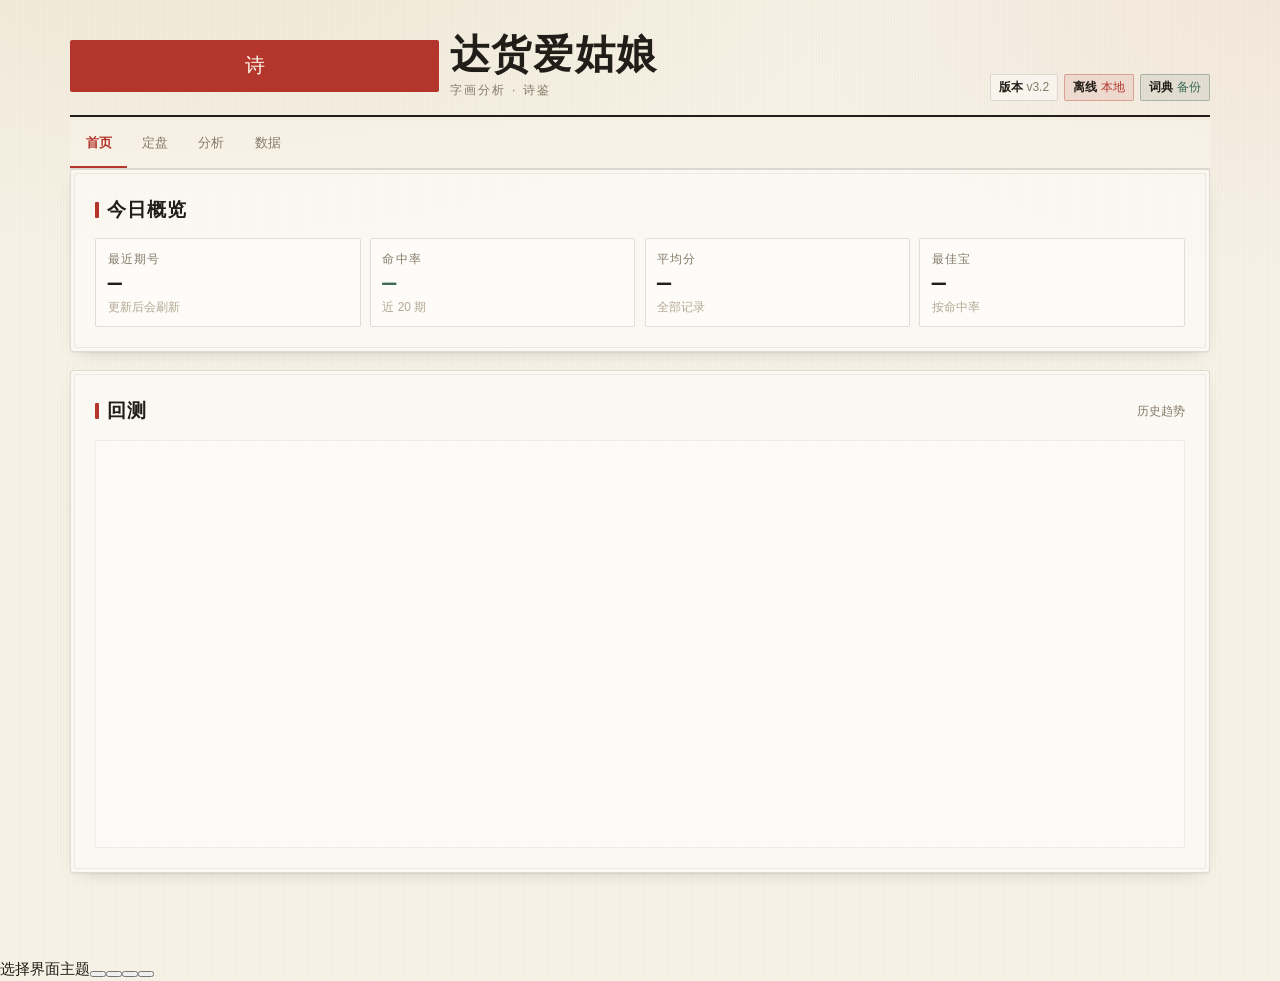
==== commit 20a2c50c: "Restore www/index.html to the previous stable version and reintroduce the original UI/theme integrat" ====
--- a/www/index.html
+++ b/www/index.html
@@ -9,9 +9,8 @@
 <meta name="apple-mobile-web-app-title" content="达货爱姑娘">
 <title>达货爱姑娘 · 字画分析 v3.2</title>
 <!-- 动态生成 App 图标 -->
-<link rel="icon" href="[data-uri][...]
-<link rel="apple-touch-icon" href="[data-uri][...]
-<link rel="stylesheet" href="premium-themes-v2.css">
+<link rel="icon" href="[data-uri][... ]">
+<link rel="apple-touch-icon" href="[data-uri][... ]">
 <style>/* ===== 36宝诗鉴 · 设计系统 ===== */
 :root{
   --paper:#f7f2e6; --paper-2:#efe7d5; --paper-3:#e6dbc4;
@@ -21,7 +20,7 @@
   --gold:#a8823f; --gold-soft:rgba(168,130,63,.12);
   --jade:#3d6b58; --jade-soft:rgba(61,107,88,.1);
   --shadow-1:0 1px 2px rgba(33,29,24,.06),0 6px 18px -12px rgba(33,29,24,.35);
-  --shadow-2:0 2px 4px rgba(33,29,24,.08),0 18px 40px -24px rgba(0,0,0,.5);
+  --shadow-2:0 2px 4px rgba(33,29,24,.08),0 18px 40px -24px rgba(33,29,24,.5);
   --r:3px;
   --sans:-apple-system,BlinkMacSystemFont,"PingFang SC","Hiragino Sans GB","Microsoft YaHei","Source Han Sans SC","Noto Sans CJK SC",sans-serif;
   --serif:"Songti SC","Noto Serif CJK SC","Source Han Serif SC",SimSun,"Times New Roman",serif;
@@ -52,15 +51,13 @@
 ::selection{background:rgba(179,53,43,.18)}
 button,input,select,textarea{font:inherit;color:inherit}
 a{color:var(--cinnabar);text-decoration:none}
-
-/* ---------- 外框 ---------- */
 .app{max-width:1180px;margin:0 auto;padding:0 clamp(.7rem,1.6vw,1.6rem) 4rem}
 .masthead{position:relative;padding:clamp(1.1rem,2.6vw,2rem) 0 .9rem;border-bottom:2px solid var(--ink);margin-bottom:.2rem}
 .masthead::after{content:"";position:absolute;left:0;right:0;bottom:-6px;height:1px;background:var(--line)}
 .mh-row{display:flex;align-items:flex-end;justify-content:space-between;gap:1rem;flex-wrap:wrap}
 .brand{display:flex;align-items:center;gap:.7rem;min-width:0;flex:1 1 auto}
 .brand>div{flex:1 1 auto;min-width:0}
-.seal{width:clamp(38px,6vw,52px);height:clamp(38px,6vw,52px);flex:none;background:var(--cinnabar);color:#fff8ee;border-radius:2px;display:grid;place-items:center;font-family:var(--serif);font-size:clamp(1rem,1.2vw,1.4rem);font-weight:700}
+.seal{width:clamp(38px,6vw,52px);height:clamp(38px,6vw,52px);flex:none;background:var(--cinnabar);color:#fff8ee;border-radius:2px;display:grid;place-items:center;font-family:var(--serif);font-size:1.25rem}
 .brand h1{font-family:var(--serif);font-size:var(--fs-hero);margin:0;letter-spacing:.04em;line-height:1.15;font-weight:700;width:100%}
 .brand .sub{font-size:var(--fs-xs);color:var(--ink-3);letter-spacing:.18em;margin-top:.15rem}
 .mh-meta{display:flex;gap:.4rem;flex-wrap:wrap;align-items:center;font-size:var(--fs-xs);color:var(--ink-3)}
@@ -68,15 +65,11 @@
 .chip b{color:var(--ink);font-weight:600}
 .chip.red{border-color:rgba(179,53,43,.35);color:var(--cinnabar);background:var(--cinnabar-soft)}
 .chip.jade{border-color:rgba(61,107,88,.35);color:var(--jade);background:var(--jade-soft)}
-
-/* ---------- 导航 (App底栏风格适配) ---------- */
 .nav{display:flex;gap:0;overflow-x:auto;scrollbar-width:none;border-bottom:1px solid var(--line);position:sticky;top:0;z-index:30;background:rgba(247,242,230,.94);backdrop-filter:blur(8px);-webkit-backdrop-filter:blur(8px)}
 .nav::-webkit-scrollbar{display:none}
 .nav button{appearance:none;background:none;border:0;border-bottom:2px solid transparent;padding:.72rem clamp(.55rem,1.6vw,.95rem);font-size:var(--fs-sm);color:var(--ink-3);cursor:pointer;white-space:nowrap}
 .nav button:hover{color:var(--ink)}
 .nav button.on{color:var(--cinnabar);border-bottom-color:var(--cinnabar);font-weight:600}
-
-/* ---------- 卡片 ---------- */
 .panel{display:none;animation:fade .26s ease both}
 .panel.on{display:block}
 @keyframes fade{from{opacity:0;transform:translateY(6px)}to{opacity:1;transform:none}}
@@ -89,15 +82,13 @@
 .card-t .k{width:4px;height:1.05em;background:var(--cinnabar);display:inline-block;flex:none;border-radius:1px}
 .card-t .hint{font-size:var(--fs-xs);color:var(--ink-3);margin-left:auto;font-family:var(--sans)}
 .card-sub{font-size:var(--fs-sm);color:var(--ink-3);margin:-.35rem 0 .9rem;line-height:1.6}
-
-/* ---------- 表单 ---------- */
 label.f{display:block;font-size:var(--fs-xs);color:var(--ink-3);letter-spacing:.08em;margin-bottom:.28rem}
 input[type=text],input[type=number],input[type=date],select,textarea{width:100%;background:rgba(255,255,255,.72);border:1px solid var(--line);border-radius:2px;padding:.52rem .62rem;font-size:var(--fs-sm)}
 input:focus,select:focus,textarea:focus{border-color:rgba(179,53,43,.5);box-shadow:0 0 0 3px rgba(179,53,43,.08)}
 textarea{resize:vertical;min-height:110px;font-family:var(--serif);line-height:1.9;font-size:calc(var(--fs-sm) * 1.03)}
 .row{display:grid;gap:.7rem;grid-template-columns:repeat(auto-fit,minmax(min(100%,150px),1fr))}
 .field{margin-bottom:.7rem}
-.btn{appearance:none;cursor:pointer;border:1px solid var(--ink);background:var(--ink);color:var(--paper);padding:.5rem .95rem;border-radius:2px;font-size:var(--fs-sm);letter-spacing:.06em;transition:background .18s ease,transform .12s ease,border-color .18s ease}
+.btn{appearance:none;cursor:pointer;border:1px solid var(--ink);background:var(--ink);color:var(--paper);padding:.5rem .95rem;border-radius:2px;font-size:var(--fs-sm);letter-spacing:.06em;transition:background .15s ease,border-color .15s ease,transform .15s ease}
 .btn:hover{background:#332c24}
 .btn:active{transform:translateY(1px)}
 .btn.red{background:var(--cinnabar);border-color:var(--cinnabar)}
@@ -108,12 +99,10 @@
 .btn:disabled{opacity:.45;cursor:not-allowed}
 .btn-row{display:flex;gap:.5rem;flex-wrap:wrap;align-items:center}
 .switch{display:flex;align-items:center;gap:.55rem;font-size:var(--fs-sm);cursor:pointer;user-select:none;padding:.25rem 0}
-.switch input{appearance:none;width:2.15rem;height:1.15rem;background:var(--paper-3);border-radius:999px;position:relative;cursor:pointer;border:1px solid var(--line);transition:background .18s ease}
-.switch input::after{content:"";position:absolute;top:1px;left:1px;width:calc(1.15rem - 4px);height:calc(1.15rem - 4px);background:#fff;border-radius:50%;transition:transform .18s ease;box-shadow:0 1px 4px rgba(0,0,0,.15)}
+.switch input{appearance:none;width:2.15rem;height:1.15rem;background:var(--paper-3);border-radius:999px;position:relative;cursor:pointer;border:1px solid var(--line);transition:background .18s}
+.switch input::after{content:"";position:absolute;top:1px;left:1px;width:calc(1.15rem - 4px);height:calc(1.15rem - 4px);background:#fff;border-radius:50%;transition:transform .18s;box-shadow:0 1px 4px rgba(0,0,0,.2)}
 .switch input:checked{background:var(--jade)}
 .switch input:checked::after{transform:translateX(1rem)}
-
-/* ---------- 表格 ---------- */
 .tw{overflow-x:auto;-webkit-overflow-scrolling:touch;border:1px solid var(--line);border-radius:2px}
 table{border-collapse:collapse;width:100%;font-size:var(--fs-sm);min-width:420px}
 th,td{padding:.48rem .6rem;text-align:left;border-bottom:1px solid var(--line-2);vertical-align:middle}
@@ -121,10 +110,8 @@
 tbody tr:last-child td{border-bottom:0}
 tbody tr:hover{background:rgba(168,130,63,.06)}
 td.num,th.num{font-family:var(--mono);font-variant-numeric:tabular-nums}
-
-/* ---------- 排名条 ---------- */
 .rank{display:flex;flex-direction:column;gap:.42rem;margin-top:.3rem}
-.rk{display:grid;grid-template-columns:1.55rem 1fr auto;gap:.55rem;align-items:center;padding:.5rem .55rem;border:1px solid var(--line-2);border-radius:2px;background:rgba(255,255,255,.45);transition:background .18s ease}
+.rk{display:grid;grid-template-columns:1.55rem 1fr auto;gap:.55rem;align-items:center;padding:.5rem .55rem;border:1px solid var(--line-2);border-radius:2px;background:rgba(255,255,255,.45);transition:background .18s ease,transform .18s ease}
 .rk:hover{background:rgba(255,255,255,.8);transform:translateX(2px)}
 .rk.top1{border-color:rgba(179,53,43,.45);background:linear-gradient(90deg,var(--cinnabar-soft),rgba(255,255,255,.4) 70%)}
 .rk .i{font-family:var(--serif);font-size:1.05rem;color:var(--ink-4);text-align:center;font-weight:700}
@@ -135,8 +122,6 @@
 .rk .bar i{display:block;height:100%;background:linear-gradient(90deg,var(--gold),var(--cinnabar));border-radius:99px;transition:width .5s cubic-bezier(.2,.8,.2,1)}
 .rk .sc{font-family:var(--mono);font-size:var(--fs-sm);font-weight:600;color:var(--ink-2);white-space:nowrap;font-variant-numeric:tabular-nums}
 .rk .why{font-size:var(--fs-xs);color:var(--ink-3);margin-top:.22rem;line-height:1.45}
-
-/* ---------- 统计数字 ---------- */
 .stat-grid{display:grid;gap:.6rem;grid-template-columns:repeat(auto-fit,minmax(min(100%,132px),1fr))}
 .stat{border:1px solid var(--line);border-radius:2px;padding:.6rem .7rem;background:rgba(255,255,255,.45);min-width:0}
 .stat .lab{font-size:var(--fs-xs);color:var(--ink-3);letter-spacing:.1em;white-space:nowrap;overflow:hidden;text-overflow:ellipsis}
@@ -145,8 +130,6 @@
 .stat .val.bad{color:var(--cinnabar)}
 .stat .val.mute{color:var(--ink-3)}
 .stat .tip{font-size:var(--fs-xs);color:var(--ink-4);line-height:1.4}
-
-/* ---------- 图表 ---------- */
 .chart{width:100%;overflow:hidden;border:1px solid var(--line-2);border-radius:2px;background:rgba(255,255,255,.42);padding:.4rem}
 .chart svg{display:block;width:100%;height:auto;overflow:visible}
 .chart .grid-l{stroke:rgba(33,29,24,.09);stroke-width:1}
@@ -154,19 +137,13 @@
 .chart .base-l{stroke:#b3352b;stroke-width:1.2;stroke-dasharray:4 4;opacity:.75}
 .legend{display:flex;gap:.9rem;flex-wrap:wrap;font-size:var(--fs-xs);color:var(--ink-3);margin-top:.45rem}
 .legend i{display:inline-block;width:14px;height:3px;border-radius:2px;margin-right:.3rem;vertical-align:middle}
-
-/* ---------- 提示条 ---------- */
 .note{border-left:3px solid var(--gold);background:var(--gold-soft);padding:.55rem .75rem;font-size:var(--fs-sm);color:var(--ink-2);margin:.7rem 0;border-radius:0 2px 2px 0;line-height:1.6}
 .note.red{border-color:var(--cinnabar);background:var(--cinnabar-soft)}
 .note.jade{border-color:var(--jade);background:var(--jade-soft)}
 .note b{color:var(--ink)}
-
-/* ---------- toast ---------- */
-.toast{position:fixed;left:50%;bottom:calc(1.4rem + env(safe-area-inset-bottom));transform:translateX(-50%) translateY(20px);background:var(--ink);color:var(--paper);padding:.55rem 1rem;border-radius:999px;box-shadow:0 8px 16px rgba(0,0,0,.14);opacity:0;transition:opacity .18s ease,transform .18s ease;z-index:200}
-.toast.on{opacity:1;transform:translateX(-50%) translateY(0)}
+.toast{position:fixed;left:50%;bottom:calc(1.4rem + env(safe-area-inset-bottom));transform:translateX(-50%) translateY(20px);background:var(--ink);color:var(--paper);padding:.55rem 1rem;border-radius:999px;box-shadow:var(--shadow-2);max-width:90vw;z-index:200;opacity:0;transition:opacity .2s ease,transform .2s ease}
+.toast.on{opacity:1;transform:translateX(-50%)}
 .toast.err{background:var(--cinnabar)}
-
-/* ---------- 小工具 ---------- */
 .muted{color:var(--ink-3)}
 .mono{font-family:var(--mono);font-variant-numeric:tabular-nums}
 .center{text-align:center}
@@ -183,8 +160,6 @@
 .kv{display:grid;grid-template-columns:auto 1fr;gap:.2rem .8rem;font-size:var(--fs-sm)}
 .kv dt{color:var(--ink-3);white-space:nowrap}
 .kv dd{margin:0;font-family:var(--mono);font-variant-numeric:tabular-nums}
-
-/* ---------- v3 全局滚动优化 ---------- */
 html{scrollbar-width:thin;scrollbar-color:rgba(33,29,24,.22) transparent;scroll-behavior:smooth}
 body{overscroll-behavior-y:contain}
 *::-webkit-scrollbar{width:8px;height:8px}
@@ -192,653 +167,172 @@
 *::-webkit-scrollbar-thumb:hover{background:rgba(33,29,24,.32);background-clip:content-box}
 *::-webkit-scrollbar-track{background:transparent}
 .tw::-webkit-scrollbar{height:6px}
-
-/* ---------- v3 调参台抽屉 ---------- */
 details.param{border:1px solid var(--line-2);border-radius:2px;margin-top:.8rem;background:rgba(255,255,255,.32)}
 details.param>summary{cursor:pointer;list-style:none;display:flex;align-items:center;gap:.45rem;font-size:var(--fs-sm);font-weight:600;color:var(--ink-2);letter-spacing:.06em;padding:.62rem .75rem}
 details.param>summary::-webkit-details-marker{display:none}
 details.param>summary::before{content:"⚙";color:var(--gold)}
 details.param>summary::after{content:"▸";margin-left:auto;color:var(--ink-4);transition:transform .2s}
 details.param[open]>summary::after{transform:rotate(90deg)}
-details.param>summary .pill{font-weight:400}
-details.param .pbody{padding:.2rem .75rem .8rem}
-
-/* ===== v3.1 液态玻璃层（变量驱动 · 5 主题） ===== */
-:root{
-  --glass-card:rgba(255,252,245,.44); --glass-border:rgba(255,255,255,.55); --glass-hi:rgba(255,255,255,.65);
-  --glass-chip:rgba(255,255,255,.38); --glass-input:rgba(255,255,255,.55); --glass-inputfocus:rgba(255,255,255,.72);
-  --glass-ghost:rgba(255,255,255,.32); --glass-tw:rgba(255,255,255,.22); --glass-th:rgba(255,255,255,.42);
-  --glass-trhover:rgba(255,255,255,.35); --glass-stat:rgba(255,255,255,.42); --glass-details:rgba(255,255,255,.35);
-  --glass-chart:rgba(255,255,255,.35); --glass-nav:rgba(247,242,230,.58); --glass-navm:rgba(251,247,236,.62);
-  --glass-navborder:rgba(255,255,255,.45);
-  --blob1:rgba(179,53,43,.10); --blob2:rgba(168,130,63,.13); --blob3:rgba(61,107,88,.11);
-  --g1:rgba(179,53,43,.13); --g2:rgba(168,130,63,.15); --g3:rgba(61,107,88,.12);
-  --grid:rgba(33,29,24,.09);
-}
-body{
-  background-color:var(--paper);
-  background-image:
-    radial-gradient(900px 520px at 12% -6%,var(--g1),transparent 55%),
-    radial-gradient(760px 480px at 96% 8%,var(--g2),transparent 55%),
-    radial-gradient(700px 600px at 50% 108%,var(--g3),transparent 60%),
-    repeating-linear-gradient(90deg,rgba(128,120,100,.012) 0 1px,transparent 1px 3px);
-}
-body::before{content:"";position:fixed;inset:-15%;z-index:0;pointer-events:none;
-  background:
-    radial-gradient(340px 340px at 78% 22%,var(--blob1),transparent 70%),
-    radial-gradient(430px 430px at 16% 62%,var(--blob2),transparent 70%),
-    radial-gradient(360px 360px at 62% 88%,var(--blob3),transparent 70%);
-  filter:blur(10px);}
-.app{position:relative;z-index:1}
-.card{background:var(--glass-card);
-  backdrop-filter:blur(22px) saturate(165%);-webkit-backdrop-filter:blur(22px) saturate(165%);
-  border:1px solid var(--glass-border);border-radius:16px;
-  box-shadow:inset 0 1px 0 var(--glass-hi),inset 0 -1px 0 rgba(33,29,24,.05),
-    0 2px 8px -4px rgba(33,29,24,.14),0 14px 34px -16px rgba(0,0,0,.28)}
-.card::before{content:"";position:absolute;inset:0;border:1px solid var(--glass-border);border-radius:16px;pointer-events:none;
-  -webkit-mask:linear-gradient(180deg,#000 0%,transparent 32%);mask:linear-gradient(180deg,#000 0%,transparent 32%)}
-.chip{border-radius:999px;background:var(--glass-chip);backdrop-filter:blur(10px);-webkit-backdrop-filter:blur(10px);border-color:var(--glass-border)}
-.nav{background:var(--glass-nav);backdrop-filter:blur(18px) saturate(150%);-webkit-backdrop-filter:blur(18px) saturate(150%)}
-input[type=text],input[type=number],input[type=date],select,textarea{
-  background:var(--glass-input);border-radius:10px;border-color:var(--glass-border);
-  backdrop-filter:blur(8px);-webkit-backdrop-filter:blur(8px)}
-input:focus,select:focus,textarea:focus{background:var(--glass-inputfocus)}
-.btn{border-radius:12px}
-.btn.ghost{background:var(--glass-ghost);border-color:var(--glass-border);backdrop-filter:blur(10px);-webkit-backdrop-filter:blur(10px)}
-.btn.ghost:hover{background:var(--glass-trhover)}
-.tw{border-radius:14px;background:var(--glass-tw);backdrop-filter:blur(10px);-webkit-backdrop-filter:blur(10px)}
-th{background:var(--glass-th)}
-tbody tr:hover{background:var(--glass-trhover)}
-.stat,.rk{border-radius:12px;background:var(--glass-stat);backdrop-filter:blur(8px);-webkit-backdrop-filter:blur(8px)}
-.note,.toast,details{border-radius:12px}
-.note{backdrop-filter:blur(8px);-webkit-backdrop-filter:blur(8px)}
-details{background:var(--glass-details);backdrop-filter:blur(10px);-webkit-backdrop-filter:blur(10px)}
-.toast{background:rgba(20,16,10,.72);backdrop-filter:blur(16px);-webkit-backdrop-filter:blur(16px)}
-.chart{border-radius:12px;background:var(--glass-chart);backdrop-filter:blur(8px);-webkit-backdrop-filter:blur(8px)}
-.chart .grid-l{stroke:var(--grid)}
-.chart .axis-t{fill:var(--ink-3)}
-.rk .bar{background:var(--grid)}
-.seal{border-radius:6px}
-.card,.chip,.nav,.tw,.stat,.note,details,.chart,input,select,textarea,button.btn{
-  transition:background-color .35s ease,border-color .35s ease,color .35s ease,box-shadow .35s ease}
-
-/* ---------- 主题 · 墨玉夜宴 ---------- */
-html[data-theme="night"]{
-  --paper:#141009; --paper-2:#1c1712; --paper-3:#241e16;
-  --ink:#efe6d4; --ink-2:#cfc3ab; --ink-3:#a2967f; --ink-4:#6e6350;
-  --line:rgba(240,230,210,.14); --line-2:rgba(240,230,210,.08);
-  --cinnabar:#e0655a; --gold:#c99b52; --jade:#6fae8f;
-  --cinnabar-soft:rgba(224,101,90,.14); --gold-soft:rgba(201,155,82,.14); --jade-soft:rgba(111,174,143,.13);
-  --glass-card:rgba(30,24,17,.55); --glass-border:rgba(240,230,210,.16); --glass-hi:rgba(255,255,255,.09);
-  --glass-chip:rgba(30,24,17,.5); --glass-input:rgba(20,16,10,.5); --glass-inputfocus:rgba(20,16,10,.72);
-  --glass-ghost:rgba(240,230,210,.08); --glass-tw:rgba(20,16,10,.4); --glass-th:rgba(240,230,210,.09);
-  --glass-trhover:rgba(240,230,210,.09); --glass-stat:rgba(30,24,17,.5); --glass-details:rgba(30,24,17,.45);
-  --glass-chart:rgba(20,16,10,.4); --glass-nav:rgba(20,16,10,.55); --glass-navm:rgba(20,16,10,.62);
-  --glass-navborder:rgba(240,230,210,.12);
-  --blob1:rgba(224,101,90,.12); --blob2:rgba(201,155,82,.13); --blob3:rgba(111,174,143,.09);
-  --g1:rgba(224,101,90,.10); --g2:rgba(201,155,82,.10); --g3:rgba(111,174,143,.07);
-  --grid:rgba(240,230,210,.12);
-}
-/* ---------- 主题 · 霞红琉璃 ---------- */
-html[data-theme="rouge"]{
-  --paper:#190d0b; --paper-2:#22120f; --paper-3:#2c1714;
-  --ink:#f5e6dd; --ink-2:#d4b8ab; --ink-3:#a98d7f; --ink-4:#74584c;
-  --line:rgba(245,230,220,.15); --line-2:rgba(245,230,220,.08);
-  --cinnabar:#e8766a; --gold:#d0a05c; --jade:#74b394;
-  --cinnabar-soft:rgba(232,118,106,.15); --gold-soft:rgba(208,160,92,.13); --jade-soft:rgba(116,179,148,.12);
-  --glass-card:rgba(58,26,22,.5); --glass-border:rgba(255,225,210,.16); --glass-hi:rgba(255,255,255,.1);
-  --glass-chip:rgba(58,26,22,.46); --glass-input:rgba(30,14,12,.55); --glass-inputfocus:rgba(30,14,12,.75);
-  --glass-ghost:rgba(255,225,210,.09); --glass-tw:rgba(30,14,12,.4); --glass-th:rgba(255,225,210,.1);
-  --glass-trhover:rgba(255,225,210,.1); --glass-stat:rgba(58,26,22,.46); --glass-details:rgba(58,26,22,.42);
-  --glass-chart:rgba(30,14,12,.4); --glass-nav:rgba(30,14,12,.55); --glass-navm:rgba(30,14,12,.62);
-  --glass-navborder:rgba(255,225,210,.13);
-  --blob1:rgba(232,118,106,.15); --blob2:rgba(208,160,92,.12); --blob3:rgba(255,120,150,.08);
-  --g1:rgba(232,118,106,.13); --g2:rgba(208,160,92,.10); --g3:rgba(255,120,150,.06);
-  --grid:rgba(245,230,220,.13);
-}
-/* ---------- 主题 · 翡翠琉璃 ---------- */
-html[data-theme="jade"]{
-  --paper:#0e1712; --paper-2:#152019; --paper-3:#1c2a21;
-  --ink:#e4efe4; --ink-2:#bdd0bd; --ink-3:#8ba189; --ink-4:#5c7260;
-  --line:rgba(228,239,228,.14); --line-2:rgba(228,239,228,.08);
-  --cinnabar:#e0655a; --gold:#cfa457; --jade:#5fbe91;
-  --cinnabar-soft:rgba(224,101,90,.13); --gold-soft:rgba(207,164,87,.13); --jade-soft:rgba(95,190,145,.14);
-  --glass-card:rgba(22,44,34,.52); --glass-border:rgba(220,245,230,.15); --glass-hi:rgba(255,255,255,.09);
-  --glass-chip:rgba(22,44,34,.48); --glass-input:rgba(10,20,15,.55); --glass-inputfocus:rgba(10,20,15,.75);
-  --glass-ghost:rgba(220,245,230,.08); --glass-tw:rgba(10,20,15,.4); --glass-th:rgba(220,245,230,.09);
-  --glass-trhover:rgba(220,245,230,.1); --glass-stat:rgba(22,44,34,.48); --glass-details:rgba(22,44,34,.44);
-  --glass-chart:rgba(10,20,15,.4); --glass-nav:rgba(10,20,15,.55); --glass-navm:rgba(10,20,15,.62);
-  --glass-navborder:rgba(220,245,230,.12);
-  --blob1:rgba(95,190,145,.13); --blob2:rgba(207,164,87,.11); --blob3:rgba(80,180,200,.08);
-  --g1:rgba(95,190,145,.10); --g2:rgba(207,164,87,.09); --g3:rgba(80,180,200,.06);
-  --grid:rgba(228,239,228,.12);
-}
-/* ---------- 主题 · 紫霭琉璃 ---------- */
-html[data-theme="violet"]{
-  --paper:#151020; --paper-2:#1d1729; --paper-3:#251d35;
-  --ink:#ece5f5; --ink-2:#c7bcdc; --ink-3:#9a8cb3; --ink-4:#675a80;
-  --line:rgba(236,229,245,.14); --line-2:rgba(236,229,245,.08);
-  --cinnabar:#e8766a; --gold:#cfa0d8; --jade:#7fc2b0;
-  --cinnabar-soft:rgba(232,118,106,.14); --gold-soft:rgba(207,160,216,.13); --jade-soft:rgba(127,194,176,.12);
-  --glass-card:rgba(44,32,72,.5); --glass-border:rgba(230,220,255,.16); --glass-hi:rgba(255,255,255,.1);
-  --glass-chip:rgba(44,32,72,.46); --glass-input:rgba(22,16,34,.55); --glass-inputfocus:rgba(22,16,34,.75);
-  --glass-ghost:rgba(230,220,255,.09); --glass-tw:rgba(22,16,34,.4); --glass-th:rgba(230,220,255,.09);
-  --glass-trhover:rgba(230,220,255,.1); --glass-stat:rgba(44,32,72,.46); --glass-details:rgba(44,32,72,.42);
-  --glass-chart:rgba(22,16,34,.4); --glass-nav:rgba(22,16,34,.55); --glass-navm:rgba(22,16,34,.62);
-  --glass-navborder:rgba(230,220,255,.13);
-  --blob1:rgba(167,120,240,.14); --blob2:rgba(240,120,180,.11); --blob3:rgba(90,140,250,.09);
-  --g1:rgba(167,120,240,.12); --g2:rgba(240,120,180,.09); --g3:rgba(90,140,250,.07);
-  --grid:rgba(236,229,245,.12);
-}
-@supports not ((backdrop-filter:blur(1px)) or (-webkit-backdrop-filter:blur(1px))){
-  .card,.chip,.tw,.stat,.rk,details,.chart{background:var(--glass-card)}
-  .card,.chip,.tw,.stat,.rk,details,.chart{opacity:1}
-  html:not([data-theme]) .card,html[data-theme=""] .card{background:rgba(255,252,245,.85)}
-  input[type=text],input[type=number],input[type=date],select,textarea{background:rgba(255,255,255,.9)}
-}
-
-/* 手机 */
-@media (max-width:640px){
-  .nav{position:fixed;left:0;right:0;bottom:0;top:auto;z-index:100;margin:0;padding:4px 3px calc(5px + env(safe-area-inset-bottom));display:flex;gap:2px;border-bottom:0;border-top:1px solid var(--line);}
-  .nav button{flex:1 1 0;display:flex;flex-direction:column;align-items:center;justify-content:center;gap:2px;min-height:48px;padding:.2rem 0;font-size:.66rem;letter-spacing:.02em;border-bottom:0}
-  .nav button::before{content:attr(data-icon);font-family:var(--serif);font-size:1.12rem;line-height:1;font-weight:700;opacity:.85}
-  .nav button.on{background:var(--cinnabar-soft);border-bottom:0;color:var(--cinnabar)}
-  .nav button[data-tab="pick"]{color:var(--cinnabar)}
-  .nav button[data-tab="pick"]::before{background:var(--cinnabar);color:#fff8ee;width:1.7rem;height:1.7rem;border-radius:50%;display:grid;place-items:center;font-size:.95rem;margin-top:-.85rem;box-shadow:0 6px 10px rgba(179,53,43,.2)}
-  .nav button[data-tab="pick"].on::before{background:#9c2c23}
-  body{padding-bottom:calc(72px + env(safe-area-inset-bottom))}
-  .masthead{padding-top:1rem}
-  .mh-meta{gap:.3rem}
-  .card{padding:.85rem}
-  .rk{grid-template-columns:1.35rem 1fr auto;gap:.4rem}
-  th,td{padding:.42rem .45rem}
-  .btn{padding:.62rem 1rem;min-height:42px;font-size:calc(var(--fs-sm) * 1.02)}
-  .btn.sm{padding:.48rem .7rem;min-height:34px;font-size:var(--fs-xs)}
-  .btn-row{gap:.55rem}
-  .switch{min-height:36px}
-}
+
 </style>
+<link rel="stylesheet" href="premium-themes-v2.css">
 </head>
 <body>
-<div class="app">
-
-  <header class="masthead">
-    <div class="mh-row">
-      <div class="brand">
-        <div class="seal" style="background:#181411;padding:0;overflow:hidden"><img src="[data-uri][...]
-        <div>
-          <h1>达货爱姑娘</h1>
-          <div class="sub">字 画 分 析 &nbsp;·&nbsp; 词 组 识 别 &nbsp;·&nbsp; 历 史 回 测</div>
-        </div>
-      </div>
-      <div class="mh-meta">
-        <span class="chip" id="chipDate">—</span>
-        <span class="chip"><b id="chipCount">0</b> 场记录</span>
-        <span class="chip jade" id="chipVer">v1.0</span>
-        <span class="chip red" id="chipAlgo">算法 v1.0</span>
-      </div>
-    </div>
-  </header>
-
-  <nav class="nav" id="nav">
-    <button data-tab="pick" data-icon="盘" class="on">定盘</button>
-    <button data-tab="rec" data-icon="册">记录</button>
-    <button data-tab="bt" data-icon="验">回测</button>
-    <button data-tab="stat" data-icon="衡">统计</button>
-    <button data-tab="rule" data-icon="典">规则</button>
-    <button data-tab="data" data-icon="藏">数据</button>
-  </nav>
-
-  <!-- ============ 定盘 ============ -->
-  <section class="panel on" id="panel-pick">
-    <div class="card">
-      <div class="card-t"><span class="k"></span><h2>题面</h2><span class="hint" id="pickDateHint"></span></div>
-      <div class="card-sub">v2.2：词组优先、关键词去重；译文只补诗句没命中的词；数字走「拆位 + 全解（和/拆分/取模/乘积/跨位/倒序）」多路。融合模式支持 Borda 融合。</div>
-
-      <div class="field">
-        <label class="f">题面 / 诗句（可多行）</label>
-        <textarea id="inPoem" placeholder="例如：&#10;暮投石壕村，有吏夜捉人。&#10;老翁逾墙走，老妇出门看。"></textarea>
-      </div>
-
-      <div class="field">
-        <label class="f">题面译文（可空 · 低权重，只补诗句没命中的词）</label>
-        <textarea id="inTranslation" style="min-height:74px" placeholder="例如：傍晚投宿石壕村，有差役夜里来强征兵。"></textarea>
-      </div>
-
-      <div class="row">
-        <div class="field">
-          <label class="f">日期</label>
-          <input type="date" id="inDate">
-        </div>
-        <div class="field">
-          <label class="f">场次</label>
-          <select id="inSession"><option value="1">第 1 场</option><option value="2">第 2 场</option><option value="3">第 3 场</option></select>
-        </div>
-        <div class="field">
-          <label class="f">宝岗 / 明码（可空）</label>
-          <input type="text" id="inBaogang" placeholder="如：石">
-        </div>
-      </div>
-
-      <div class="field">
-        <label class="f">提示语（一行一条，可空）</label>
-        <textarea id="inHints" style="min-height:74px" placeholder="楚楚动人&#10;飞檐走壁&#10;水性杨花&#10;摇摇欲坠&#10;飞沙走石"></textarea>
-      </div>
-
-      <div class="field">
-        <label class="f">数字提示（可空）</label>
-        <input type="text" id="inDigits" placeholder="如：2519  或  25 19  或  2-5-1-9">
-      </div>
-
-      <div class="flexbetween">
+  <div class="app">
+    <header class="masthead">
+      <div class="mh-row">
+        <div class="brand">
+          <div class="seal">诗</div>
+          <div>
+            <h1>达货爱姑娘</h1>
+            <div class="sub">字画分析 · 诗鉴</div>
+          </div>
+        </div>
+        <div class="mh-meta">
+          <span class="chip"><b>版本</b> v3.2</span>
+          <span class="chip red"><b>离线</b> 本地</span>
+          <span class="chip jade"><b>词典</b> 备份</span>
+        </div>
+      </div>
+    </header>
+
+    <nav class="nav" aria-label="主要导航">
+      <button class="on" data-panel="panel-home">首页</button>
+      <button data-panel="panel-pick">定盘</button>
+      <button data-panel="panel-anal">分析</button>
+      <button data-panel="panel-data">数据</button>
+    </nav>
+
+    <section class="panel on" id="panel-home">
+      <div class="card">
+        <div class="card-t"><span class="k"></span><h2>今日概览</h2></div>
+        <div class="stat-grid">
+          <div class="stat"><div class="lab">最近期号</div><div class="val" id="statLastIssue">—</div><div class="tip">更新后会刷新</div></div>
+          <div class="stat"><div class="lab">命中率</div><div class="val good" id="statHit">—</div><div class="tip">近 20 期</div></div>
+          <div class="stat"><div class="lab">平均分</div><div class="val" id="statAvg">—</div><div class="tip">全部记录</div></div>
+          <div class="stat"><div class="lab">最佳宝</div><div class="val" id="statBest">—</div><div class="tip">按命中率</div></div>
+        </div>
+      </div>
+
+      <div class="card">
+        <div class="card-t"><span class="k"></span><h2>回测</h2><span class="hint">历史趋势</span></div>
+        <div class="chart"><svg id="chartTrend" viewBox="0 0 600 220" preserveAspectRatio="none"></svg></div>
+      </div>
+    </section>
+
+    <section class="panel" id="panel-pick">
+      <div class="card">
+        <div class="card-t"><span class="k"></span><h2>定盘输入</h2></div>
+        <div class="fields">
+          <div class="row">
+            <div class="field">
+              <label class="f">日期</label>
+              <input type="date" id="inDate">
+            </div>
+            <div class="field">
+              <label class="f">场次</label>
+              <select id="inSession"><option value="1">第 1 场</option><option value="2">第 2 场</option><option value="3">第 3 场</option></select>
+            </div>
+            <div class="field">
+              <label class="f">宝岗 / 明码（可空）</label>
+              <input type="text" id="inBaogang" placeholder="如：石">
+            </div>
+          </div>
+
+          <div class="field">
+            <label class="f">提示语（一行一条，可空）</label>
+            <textarea id="inHints" style="min-height:74px" placeholder="楚楚动人&#10;飞檐走壁&#10;水性杨花&#10;摇摇欲坠&#10;飞沙走石"></textarea>
+          </div>
+
+          <div class="field">
+            <label class="f">数字提示（可空）</label>
+            <input type="text" id="inDigits" placeholder="如：2519  或  25 19  或  2-5-1-9">
+          </div>
+
+          <div class="flexbetween">
+            <div class="btn-row">
+              <button class="btn red" id="btnPick">开始定盘</button>
+              <button class="btn ghost sm" id="btnPickDemo">填个示例</button>
+              <button class="btn ghost sm" id="btnClearPick">清空</button>
+            </div>
+            <span class="muted" style="font-size:var(--fs-xs)">诗权重最高，提示/数字其次</span>
+          </div>
+        </div>
+      </div>
+
+      <div class="card">
+        <div class="card-t"><span class="k"></span><h2>维度开关</h2><span class="hint">关掉就是不加分</span></div>
+        <div class="row" style="grid-template-columns:repeat(auto-fit,minmax(min(100%,200px),1fr))">
+          <div class="field" style="margin:0">
+            <label class="f">分析口径（换口径权重自动跟着换）</label>
+            <select id="pickView">
+              <option value="balanced">均衡综合（默认）</option>
+              <option value="cold">冷门回补派（重遗漏/周期）</option>
+              <option value="numeric">数字题解派（重数字/题解）</option>
+            </select>
+          </div>
+          <div class="field" style="margin:0">
+            <label class="f">融合方式（v2.2）</label>
+            <select id="pickFuse">
+              <option value="linear">线性相加（原算法）</option>
+              <option value="borda" selected>多模型 Borda 融合（推荐）</option>
+              <option value="both">两法对照（并排）</option>
+            </select>
+          </div>
+        </div>
+      </div>
+    </section>
+
+    <section class="panel" id="panel-anal">
+      <div class="card">
+        <div class="card-t"><span class="k"></span><h2>分析结果</h2></div>
+        <div id="resultArea" class="rank"></div>
+      </div>
+    </section>
+
+    <section class="panel" id="panel-data">
+      <div class="card">
+        <div class="card-t"><span class="k"></span><h2>导出</h2></div>
         <div class="btn-row">
-          <button class="btn red" id="btnPick">开始定盘</button>
-          <button class="btn ghost sm" id="btnPickDemo">填个示例</button>
-          <button class="btn ghost sm" id="btnClearPick">清空</button>
-        </div>
-        <span class="muted" style="font-size:var(--fs-xs)">诗权重最高，提示/数字其次</span>
-      </div>
-    </div>
-
-    <div class="card">
-      <div class="card-t"><span class="k"></span><h2>维度开关</h2><span class="hint">关掉就是不加分</span></div>
-      <div class="row" style="grid-template-columns:repeat(auto-fit,minmax(min(100%,200px),1fr))">
-        <div class="field" style="margin:0">
-          <label class="f">分析口径（换口径权重自动跟着换）</label>
-          <select id="pickView">
-            <option value="balanced">均衡综合（默认）</option>
-            <option value="cold">冷门回补派（重遗漏/周期）</option>
-            <option value="numeric">数字题解派（重数字/题解）</option>
-          </select>
-        </div>
-        <div class="field" style="margin:0">
-          <label class="f">融合方式（v2.2）</label>
-          <select id="pickFuse">
-            <option value="linear">线性相加（原算法）</option>
-            <option value="borda" selected>多模型 Borda 融合（推荐）</option>
-            <option value="both">两法对照（并排）</option>
-          </select>
-        </div>
-      </div>
-      <details class="param">
-        <summary>调参台 · 维度开关与权重 <span class="pill">默认全开，不确定就别动</span></summary>
-        <div class="pbody">
-          <div class="row mt" style="grid-template-columns:repeat(auto-fit,minmax(min(100%,158px),1fr))">
-            <label class="switch"><input type="checkbox" id="wPoem" checked> 诗面意象</label>
-            <label class="switch"><input type="checkbox" id="wHint" checked> 提示语</label>
-            <label class="switch"><input type="checkbox" id="wDigit" checked> 数字拆位</label>
-            <label class="switch"><input type="checkbox" id="wNum" checked> 数字全解（和/拆分/取模）</label>
-            <label class="switch"><input type="checkbox" id="wBal" checked> 结构补缺（六类形态）</label>
-            <label class="switch"><input type="checkbox" id="wTwin" checked> 双胞胎连带</label>
-            <label class="switch"><input type="checkbox" id="wCold" checked> 官方遗漏参考（来自统计图）</label>
-            <label class="switch"><input type="checkbox" id="wHot" checked> 统计图累计频次</label>
-            <label class="switch"><input type="checkbox" id="wRarity" checked> 稀有度回补（v2.4）</label>
-            <label class="switch"><input type="checkbox" id="wTrend" checked> 多窗趋势（v2.4）</label>
-          </div>
-          <div class="row mt" style="grid-template-columns:repeat(auto-fit,minmax(min(100%,110px),1fr))">
-            <div class="field" style="margin:0"><label class="f">诗 权重</label><input type="number" id="kPoem" value="1" step="0.1" min="0"></div>
-            <div class="field" style="margin:0"><label class="f">提示 权重</label><input type="number" id="kHint" value="0.75" step="0.1" min="0"></div>
-            <div class="field" style="margin:0"><label class="f">数字 权重</label><input type="number" id="kDigit" value="0.65" step="0.1" min="0"></div>
-            <div class="field" style="margin:0"><label class="f">数字全解 权重</label><input type="number" id="kNum" value="0.5" step="0.1" min="0"></div>
-            <div class="field" style="margin:0"><label class="f">结构补缺 权重</label><input type="number" id="kBal" value="0.35" step="0.1" min="0"></div>
-            <div class="field" style="margin:0"><label class="f">双胞胎 权重</label><input type="number" id="kTwin" value="0.4" step="0.1" min="0"></div>
-            <div class="field" style="margin:0"><label class="f">冷宝 权重</label><input type="number" id="kCold" value="0.3" step="0.1" min="0"></div>
-            <div class="field" style="margin:0"><label class="f">热号 权重</label><input type="number" id="kHot" value="0.2" step="0.1" min="0"></div>
-            <div class="field" style="margin:0"><label class="f">稀有度 权重</label><input type="number" id="kRarity" value="0.3" step="0.1" min="0"></div>
-            <div class="field" style="margin:0"><label class="f">趋势 权重</label><input type="number" id="kTrend" value="0.25" step="0.1" min="0"></div>
-          </div>
-        </div>
-      </details>
-    </div>
-
-    <div class="card" id="pickResultCard">
-      <div class="card-t"><span class="k"></span><h2>定盘结果</h2><span class="hint" id="pickAlgoHint"></span></div>
-      <div id="pickResult"><div class="note">还没算。把诗贴上去，点「开始定盘」。</div></div>
-    </div>
-  </section>
-
-  <!-- ============ 记录 ============ -->
-  <section class="panel" id="panel-rec">
-    <div class="card">
-      <div class="card-t"><span class="k"></span><h2>记一场</h2><span class="hint">录进去才能回测</span></div>
-      <div class="row" style="grid-template-columns:repeat(auto-fit,minmax(min(100%,118px),1fr))">
-        <div class="field"><label class="f">期号</label><input type="text" id="recIssue" placeholder="自动"></div>
-        <div class="field"><label class="f">日期</label><input type="date" id="recDate"></div>
-        <div class="field"><label class="f">场次</label><select id="recSession"><option>1</option><option>2</option><option>3</option></select></div>
-        <div class="field"><label class="f">开出的宝</label><select id="recBao"></select></div>
-      </div>
-      <div class="btn-row"><button class="btn red" id="btnAddRec">记下这场</button><button class="btn ghost sm" id="btnUndo">撤销上一场</button></div>
-    </div>
-
-    <div class="card">
-      <div class="card-t"><span class="k"></span><h2>批量粘贴</h2><span class="hint">一行一场</span></div>
-      <div class="card-sub">格式随意，认得这些写法：<span class="mono">11-13 3 家猫</span> · <span class="mono">2026-11-13,2,18</span> · <span class="mono">11月13日 第1场 白鱼</span>。</div>
-      <textarea id="bulkText" style="min-height:96px" placeholder="11-01 1 白鱼&#10;11-01 2 家猫&#10;11-01 3 鳝鱼"></textarea>
-      <div class="btn-row mt"><button class="btn" id="btnBulk">解析并导入</button><span class="muted" style="font-size:var(--fs-xs)" id="bulkMsg"></span></div>
-    </div>
-
-    <div class="card">
-      <div class="card-t"><span class="k"></span><h2>开奖记录</h2><span class="hint" id="recCountHint"></span></div>
-      <div class="tw">
-        <table>
-          <thead><tr><th class="num">期号</th><th>日期</th><th class="num">场</th><th>开出</th><th class="num">距上期</th><th></th></tr></thead>
-          <tbody id="recBody"></tbody>
-        </table>
-      </div>
-    </div>
-  </section>
-
-  <!-- ============ 回测 ============ -->
-  <section class="panel" id="panel-bt">
-    <div class="card">
-      <div class="card-t"><span class="k"></span><h2>回测实验室</h2><span class="hint">前 N 期算，验第 N+1 期</span></div>
-      <div class="card-sub">滚动回测：每一期只用它之前的数据出候选池，再去对上的那一期，一期一期往前滚。命中率再好看都不算数，要看 <b>lift</b>（实际命中 ÷ 随机期望）和 <b>p 值</b>（这个成绩能不能用运气解释）。</div>
-
-      <div class="row" style="grid-template-columns:repeat(auto-fit,minmax(min(100%,150px),1fr))">
-        <div class="field"><label class="f">每期候选池大小 K</label><input type="number" id="btK" value="5" min="1" max="18"></div>
-        <div class="field"><label class="f">起始期（热启动）</label><input type="number" id="btWarm" value="10" min="3"></div>
-        <div class="field"><label class="f">统计区间</label><select id="btRange"><option value="all">全部</option><option value="100">近 100 期</option><option value="30">近 30 期</option></select></div>
-        <div class="field"><label class="f">显著性阈值</label><select id="btAlpha"><option value="0.05">0.05</option><option value="0.01">0.01</option><option value="0.1">0.10</option></select></div>
-      </div>
-
-      <details>
-        <summary>参与对比的策略</summary>
-        <div class="row" style="grid-template-columns:repeat(auto-fit,minmax(min(100%,168px),1fr))">
-          <label class="switch"><input type="checkbox" class="btStrat" value="rand" checked> 纯随机（对照组）</label>
-          <label class="switch"><input type="checkbox" class="btStrat" value="twin" checked> 双胞胎跟随</label>
-          <label class="switch"><input type="checkbox" class="btStrat" value="cold" checked> 冷号最长遗漏</label>
-          <label class="switch"><input type="checkbox" class="btStrat" value="hot" checked> 近 30 期热号</label>
-          <label class="switch"><input type="checkbox" class="btStrat" value="repeat"> 上期连开</label>
-          <label class="switch"><input type="checkbox" class="btStrat" value="combo" checked> 综合打分（你现在这套）</label>
-          <label class="switch"><input type="checkbox" class="btStrat" value="linear"> 历史模型·线性相加</label>
-          <label class="switch"><input type="checkbox" class="btStrat" value="borda" checked> 历史模型·Borda 融合</label>
-          <label class="switch"><input type="checkbox" class="btStrat" value="walk" checked> 滚动定权（走查）</label>
-        </div>
-        <div class="note" style="margin:.6rem 0 0">后三项是 v2.2 新加的：<b>Borda 融合</b>把 5 个历史类模型各自排名再融合；<b>滚动定权</b>每一期只用已经发生的数据控制权重。</div>
-      </details>
-
-      <div class="btn-row mt"><button class="btn red" id="btnRun">跑回测</button><span class="muted" style="font-size:var(--fs-xs)" id="btMsg"></span></div>
-    </div>
-
-    <div class="card">
-      <div class="card-t"><span class="k"></span><h2>策略成绩</h2><span class="hint">已做多重比较校正</span></div>
-      <div class="tw">
-        <table>
-          <thead><tr><th>策略</th><th class="num">期数</th><th class="num">命中</th><th class="num">命中率</th><th class="num">随机期望</th><th class="num">lift</th><th class="num">p 值</th></tr></thead>
-          <tbody id="btBody"><tr><td colspan="7" class="muted center">还没跑</td></tr></tbody>
-        </table>
-      </div>
-      <div class="legend"><span><i style="background:#3d6b58"></i>命中率</span><span><i style="background:#b3352b"></i>随机基线</span><span><i style="background:#a8823f"></i>滚动 10 期</span></div>
-      <div class="chart" id="btChart"></div>
-      <div class="note" id="btVerdict">怎么读：lift ≈ 1 就是跟瞎猜没区别；p 值小于阈值、而且 q 值也小，才叫「可能真有效」，样本太少时两个都别信。</div>
-    </div>
-
-    <div class="card">
-      <div class="card-t"><span class="k"></span><h2>分段稳定性</h2><span class="hint">三段都 >1 才叫真稳</span></div>
-      <div class="tw">
-        <table>
-          <thead><tr><th>策略</th><th class="num">第 1 段</th><th class="num">第 2 段</th><th class="num">第 3 段</th><th>判定</th></tr></thead>
-          <tbody id="btSeg"><tr><td colspan="5" class="muted center">还没跑</td></tr></tbody>
-        </table>
-      </div>
-      <div class="note">把回测期按时间切成三段，每段单独算 lift（实际命中 ÷ 随机期望）。三段都明显 &gt; 1，说明不是靠某一段撞运气；只有一段高、其余两段平，说明模型不稳定。</div>
-    </div>
-
-    <div class="card">
-      <div class="card-t"><span class="k"></span><h2>逐期明细</h2><span class="hint" id="btDetailHint"></span></div>
-      <div class="tw" style="max-height:420px;overflow-y:auto">
-        <table>
-          <thead><tr><th class="num">期</th><th>日期</th><th>候选池</th><th>开出</th><th>命中</th></tr></thead>
-          <tbody id="btDetail"><tr><td colspan="5" class="muted center">—</td></tr></tbody>
-        </table>
-      </div>
-    </div>
-  </section>
-
-  <!-- ============ 统计 ============ -->
-  <section class="panel" id="panel-stat">
-    <div class="card">
-      <div class="card-t"><span class="k"></span><h2>号码分布</h2><span class="hint">理论每个宝 1/36</span></div>
-      <div class="stat-grid" id="statTop"></div>
-      <div class="chart mt" id="statBar"></div>
-    </div>
-
-    <div class="card">
-      <div class="card-t"><span class="k"></span><h2>遗漏榜</h2><span class="hint">冷 ≠ 该开</span></div>
-      <div class="card-sub">带 * 的数字来自你提供的统计图左侧柱形数作为累计频次、右侧数作为连续未开场参考（截至2026-11-13第3场）。缺失项不强行补。</div>
-      <div class="tw">
-        <table>
-          <thead><tr><th class="num">排名</th><th>宝</th><th class="num">连续未开</th><th class="num">理论间隔</th><th class="num">倍数</th></tr></thead>
-          <tbody id="coldBody"></tbody>
-        </table>
-      </div>
-    </div>
-
-    <div class="card">
-      <div class="card-t"><span class="k"></span><h2>贝叶斯后验</h2><span class="hint">冷号到底偏没偏</span></div>
-      <div class="card-sub">给每个宝套一个 Dirichlet 先验（α=1），观察 n 期后它的真实概率区间是 (x+1)/(n+36) 附近的 Beta 分布。区间盖住 1/36 就是没偏——绝大多数“冷号”都会盖住。</div>
-      <div class="tw">
-        <table>
-          <thead><tr><th>宝</th><th class="num">开出</th><th class="num">后验均值</th><th class="num">95% 区间</th><th>结论</th></tr></thead>
-          <tbody id="bayesBody"></tbody>
-        </table>
-      </div>
-    </div>
-  </section>
-
-  <!-- ============ 规则 ============ -->
-  <section class="panel" id="panel-rule">
-    <div class="card">
-      <div class="card-t"><span class="k"></span><h2>三十六宝名单</h2><span class="hint">照你的号码图核对</span></div>
-      <div class="note red"><b>已按你发的36宝图片更新编号。</b>保存前请再核对，尤其是16大鹅、17螺丝、26马鹿等名称。号码表错位会影响所有分析。</div>
-      <div id="ruleBaoGrid" class="row" style="grid-template-columns:repeat(auto-fit,minmax(min(100%,124px),1fr))"></div>
-      <div class="btn-row mt"><button class="btn" id="btnSaveBao">保存名单</button><button class="btn ghost sm" id="btnResetBao">恢复默认</button></div>
-    </div>
-
-    <div class="card">
-      <div class="card-t"><span class="k"></span><h2>双胞胎</h2><span class="hint">开一个带一个</span></div>
-      <div id="ruleTwin"></div>
-      <div class="btn-row mt"><button class="btn" id="btnSaveTwin">保存</button></div>
-    </div>
-
-    <div class="card">
-      <div class="card-t"><span class="k"></span><h2>意象词典</h2><span class="hint">诗里的字 → 落到哪些宝</span></div>
-      <div class="card-sub">一行一条，格式：<span class="mono">词 = 宝号,宝号</span>。改完保存，定盘立刻生效。诗里这个字出现一次算一分。</div>
-      <textarea id="ruleImagery" style="min-height:320px;font-family:var(--mono);font-size:var(--fs-xs)"></textarea>
-      <div class="btn-row mt"><button class="btn" id="btnSaveImagery">保存词典</button><button class="btn ghost sm" id="btnResetImagery">恢复默认</button></div>
-    </div>
-  </section>
-
-  <!-- ============ 数据 ============ -->
-  <section class="panel" id="panel-data">
-    <div class="card">
-      <div class="card-t"><span class="k"></span><h2>导出</h2></div>
-      <div class="btn-row">
-        <button class="btn" id="btnExpJson">导出全部（JSON）</button>
-        <button class="btn ghost" id="btnExpCsv">导出记录（CSV）</button>
-        <button class="btn ghost" id="btnExpReport">导出分析报告（TXT）</button>
-      </div>
-    </div>
-
-    <div class="card">
-      <div class="card-t"><span class="k"></span><h2>导入</h2></div>
-      <div class="card-sub">支持本工具导出的 JSON 备份，也支持 CSV（期号,日期,场次,宝）。导入默认追加，重复期号会自动跳过。</div>
-      <input type="file" id="fileIn" accept=".json,.csv,.txt" style="padding:.4rem;background:rgba(255,255,255,.6);border:1px solid var(--line);border-radius:2px;width:100%">
-      <div class="btn-row mt"><button class="btn" id="btnImportFile">导入这个文件</button></div>
-    </div>
-
-    <div class="card">
-      <div class="card-t"><span class="k"></span><h2>演示数据</h2><span class="hint">不是真的</span></div>
-      <div class="note red">
-        <b>演示数据是模拟的</b>，只为让你看见回测和图表怎么跑，<b>不能拿来当结论</b>。
-        真要分析，把那边的真实开奖记录导进来。
-      </div>
-      <div class="btn-row"><button class="btn ghost" id="btnDemo">生成 300 期模拟数据</button></div>
-    </div>
-
-    <div class="card">
-      <div class="card-t"><span class="k"></span><h2>清空</h2></div>
-      <div class="card-sub">只清这台设备上的记录，清了就找不回来。建议先导出备份。</div>
-      <div class="btn-row"><button class="btn ghost" id="btnWipe" style="color:var(--cinnabar);border-color:rgba(179,53,43,.4)">清空全部记录</button></div>
-    </div>
-
-    <div class="card">
-      <div class="card-t"><span class="k"></span><h2>说明</h2></div>
-      <div class="kv">
-        <dt>版本</dt><dd id="aboutVer">v1.0</dd>
-        <dt>存储</dt><dd id="aboutStore">—</dd>
-        <dt>记录数</dt><dd id="aboutCount">0</dd>
-        <dt>算法版本</dt><dd id="aboutAlgo">v1.0</dd>
-      </div>
-      <div class="note mt">v2.0已按你提供的36宝图更新编号，并预载11月1日至13日共39条截图记录、统计图累计频次及遗漏参考值（截至11月13日第3场）。</div>
-      <div class="note jade mt"><b>v2.5 数据修正：</b>① 按「云盛截止11月份开宝记录」截图核对，修正 11-06 第一场；② 补上遗漏图里缺失回补值。</div>
-      <div class="note jade mt"><b>v2.4 改了什么：</b>① 新增「稀有度回补」模型；② 新增统计图和回归性分析。</div>
-      <div class="note jade mt"><b>v2.2 改了什么：</b>① 新增多模型 Borda 融合；② 新增滚动定权；③ 重调题面/提示/数字公式。</div>
-    </div>
-  </section>
-</div>
-
-<div class="toast" id="toast"></div>
-<script src="premium-themes-v2.js"></script>
-<script>/* ============================================================
-   36宝诗鉴 · 核心算法层
-   v1.0.2  —  纯前端、PWA 离线支持
-   ============================================================ */
-'use strict';
-
-const APP_VER = '3.3.0';
-const ALGO_VER = '2.5.0';
-const N_BAO = 36;
-
-const BAO_DEFAULT = [
-  { n:1, name:'仙鹤' }, { n:2, name:'家猫' }, { n:3, name:'蜜蜂' }, { n:4, name:'老鼠' },
-  { n:5, name:'野猫' }, { n:6, name:'马' }, { n:7, name:'大象' }, { n:8, name:'狗' },
-  { n:9, name:'飞龙' }, { n:10, name:'牛' }, { n:11, name:'猪' }, { n:12, name:'兔子' },
-  { n:13, name:'老虎' }, { n:14, name:'蚯蚓' }, { n:15, name:'孔雀' }, { n:16, name:'大鹅' },
-  { n:17, name:'螺丝' }, { n:18, name:'白鱼' }, { n:19, name:'尼姑' }, { n:20, name:'金鱼' },
-  { n:21, name:'黄鳝' }, { n:22, name:'鸡' }, { n:23, name:'乌龟' }, { n:24, name:'羊' },
-  { n:25, name:'蜘蛛' }, { n:26, name:'马鹿' }, { n:27, name:'螃蟹' }, { n:28, name:'蛇' },
-  { n:29, name:'燕子' }, { n:30, name:'鸽子' }, { n:31, name:'宝石' }, { n:32, name:'蝴蝶' },
-  { n:33, name:'青蛙' }, { n:34, name:'乌鸦' }, { n:35, name:'猴子' }, { n:36, name:'金龙' }
-];
-
-const TWIN_DEFAULT = [[2,5],[18,20],[9,36],[12,31]];
-const IMAGERY_DEFAULT = {
-  '傍晚':'5,4,29,30', '暮':'5,4,29,30', '黄昏':'5,4,29,30', '夜':'5,4,25,28', '晚':'5,4,29,30', '黑':'5,4,28',
-  '捉':'5,25,8', '捕':'5,25,8', '抓':'5,25,8', '擒':'5,8,13', '追':'8,13,5', '搜':'8,13', '吏':'6,8,13,34', '差役':'6,8,13,34', '兵':'6,8,13,34', '征':'6,8,13,34', '强征':'6,8,13,34',
-  '石':'31', '岩':'31', '玉':'31', '宝':'31', '珠':'31', '沙':'31', '墙':'35,25', '壁':'35,25', '逾':'35,5', '翻':'35,5,29', '越':'35,5', '爬':'35,25,28', '走':'35,8,29', '檐':'29,35',
-  '投':'2,8,4', '宿':'2,8,4', '住':'2,8,4', '门':'2,8,4', '户':'2,8,4', '家':'2,8,4', '村':'10,24', '乡':'10,24', '田':'10,24,33', '耕':'10',
-  '老':'1,19,23', '翁':'1,19', '妪':'19', '妇':'19,15', '女':'19,15', '妻':'19', '妆':'19,15', '娇':'19,15', '美':'19,15,32', '花':'32,3', '蝶':'32', '蜂':'3', '蜜':'3',
-  '水':'18,20,21,23,33', '河':'18,20,21,23,33', '江':'18,20,21', '渡':'18,20,21,23', '流':'18,20,21,23', '溪':'18,21,33', '雨':'18,21,33', '鱼':'18,20,21', '龟':'23', '蛙':'33',
-  '飞':'29,1,30,9,16', '翔':'29,1,30,16', '翼':'29,1,30,16', '鸟':'29,30,1,16,34', '鹤':'1', '燕':'29', '鸽':'30', '鹅':'16', '鸦':'34', '鹰':'34,1',
-  '马':'6,26', '牛':'10', '羊':'24', '猪':'11', '狗':'8', '犬':'8', '猫':'2,5', '鼠':'4', '蛇':'28', '龙':'9,36', '虎':'13', '兔':'12', '猴':'35', '象':'7', '鹿':'26', '螺':'17',
-  '风':'29,9', '云':'9,36', '雷':'9,36', '光':'31,9', '火':'22,9', '灯':'22,30', '雪':'1,30', '月':'29,30', '日':'22,30', '春':'32,3,29', '秋':'29,12',
-  '寺':'19,15', '僧':'19', '佛':'19', '尼姑':'19', '梦':'32,19,30', '哭':'19,18', '泪':'19,18', '悲':'19,18,1', '愁':'19,18',
-  '摇':'17,32', '坠':'17,29,32', '壕':'31,10,24'
-};
-
-const CATEGORY = {
-  '飞禽':['仙鹤','孔雀','大鹅','鸡','燕子','鸽子','乌鸦'],
-  '走兽':['家猫','野猫','马','大象','狗','牛','猪','兔子','老虎','羊','马鹿','猴子','老鼠'],
-  '水族':['白鱼','金鱼','黄鳝','乌龟','螃蟹','青蛙'],
-  '虫蛇':['蜜蜂','蚯蚓','蜘蛛','蛇','蝴蝶'],
-  '器物':['螺丝','宝石'],
-  '灵异':['飞龙','金龙','尼姑']
-};
-
-const HINT_PHRASES = [
-  { term:'楚楚动人', targets:[19,15], weight:1.15 },
-  { term:'飞檐走壁', targets:[35,25,29], weight:1.20 },
-  { term:'水性杨花', targets:[19,15,32,18,20,21,23,33], weight:0.85 },
-  { term:'飞沙走石', targets:[29,1,30,9,31], weight:1.20 },
-  { term:'摇摇欲坠', targets:[17,32,29,25], weight:1.05 }
-];
-
-const REFERENCE_FREQS = {
-  1:45, 4:11, 5:41, 6:87, 7:43, 8:40, 9:19, 10:28, 11:9, 12:227, 13:55,
-  14:7, 15:37, 16:8, 17:16, 18:1, 19:24, 20:39, 21:2, 22:6, 23:21, 24:90,
-  25:23, 26:13, 27:52, 28:4, 29:78, 30:10, 31:22, 32:32, 33:3, 34:25, 35:26, 36:17
-};
-
-const REFERENCE_GAPS = {
-  1:15, 2:0, 4:3, 5:13, 6:29, 7:14, 8:13, 9:6, 10:9, 11:3, 12:75, 13:18,
-  14:2, 15:12, 16:2, 17:5, 18:0, 19:8, 20:13, 21:0, 22:2, 23:7, 24:30,
-  25:7, 26:4, 27:17, 28:1, 29:26, 30:3, 31:7, 32:10, 33:1, 34:8, 35:8, 36:5
-};
-
-const SAMPLE_HISTORY_ROWS = [
-  ['2026-11-01',1,'青蛙'], ['2026-11-01',2,'孔雀'], ['2026-11-01',3,'鳝鱼'],
-  ['2026-11-02',1,'金龙'], ['2026-11-02',2,'乌鸦'], ['2026-11-02',3,'飞龙'],
-  ['2026-11-03',1,'蝴蝶'], ['2026-11-03',2,'鸡'], ['2026-11-03',3,'宝石'],
-  ['2026-11-04',1,'蛇'], ['2026-11-04',2,'牛'], ['2026-11-04',3,'蜘蛛'],
-  ['2026-11-05',1,'猴子'], ['2026-11-05',2,'乌鸦'], ['2026-11-05',3,'尼姑'],
-  ['2026-11-06',1,'蜘蛛'], ['2026-11-06',2,'宝石'], ['2026-11-06',3,'乌龟'],
-  ['2026-11-07',1,'鳝鱼'], ['2026-11-07',2,'飞龙'], ['2026-11-07',3,'鳝鱼'],
-  ['2026-11-08',1,'金龙'], ['2026-11-08',2,'螺丝'], ['2026-11-08',3,'蚯蚓'],
-  ['2026-11-09',1,'白鱼'], ['2026-11-09',2,'马鹿'], ['2026-11-09',3,'大鹅'],
-  ['2026-11-10',1,'老鼠'], ['2026-11-10',2,'鸽子'], ['2026-11-10',3,'猪'],
-  ['2026-11-11',1,'大鹅'], ['2026-11-11',2,'蚯蚓'], ['2026-11-11',3,'鸡'],
-  ['2026-11-12',1,'青蛙'], ['2026-11-12',2,'蛇'], ['2026-11-12',3,'青蛙'],
-  ['2026-11-13',1,'鳝鱼'], ['2026-11-13',2,'白鱼'], ['2026-11-13',3,'家猫'],
-  ['2026-11-14',1,'螺丝'], ['2026-11-14',2,'羊']
-];
-
-const ZODIAC = ['鼠','牛','虎','兔','龙','蛇','马','羊','猴','鸡','狗','猪'];
-const CHUNJIE = { 2020:[1,25], 2021:[2,12], 2022:[2,1], 2023:[1,22], 2024:[2,10], 2025:[1,29], 2026:[2,17], 2027:[2,6], 2028:[1,26], 2029:[2,13], 2030:[2,3], 2031:[1,23], 2032:[2,11], 2033:[1,31] };
-
-const State = {
-  records: [], bao: BAO_DEFAULT.map(b => ({ ...b })), twins: TWIN_DEFAULT.map(p => [p[0], p[1]]),
-  imagery: { ...IMAGERY_DEFAULT }, referenceGaps: { ...REFERENCE_GAPS }, referenceFreqs: { ...REFERENCE_FREQS },
-  weights: { poem:1, hint:0.75, digit:0.65, twin:0.4, cold:0.3, hot:0.2, balance:0.35, numcombo:0.5, rarity:0.3, trend:0.25 },
-  fuse: 'borda', storeMode: 'local'
-};
-
-const Store = {
-  KEY: 'baojian:v1', db: null,
-  initSync(){
-    try {
-      const s = localStorage.getItem(this.KEY);
-      if (s) this.apply(JSON.parse(s));
-      else State.records = makeSampleHistory();
-      State.storeMode = '本地存储';
-    } catch (e){
-      if (!State.records.length) State.records = makeSampleHistory();
-      State.storeMode = '内存（本次有效）';
-    }
-  },
-  apply(obj){
-    if (!obj) return;
-    if (Array.isArray(obj.records)) State.records = obj.records;
-    if (obj.bao) State.bao = obj.bao;
-    if (obj.twins) State.twins = obj.twins;
-    if (obj.imagery) State.imagery = obj.imagery;
-    if (obj.weights) State.weights = { ...State.weights, ...obj.weights };
-    if (obj.fuse) State.fuse = obj.fuse;
-  },
-  save(){
-    try {
-      localStorage.setItem(this.KEY, JSON.stringify({
-        records: State.records,
-        bao: State.bao,
-        twins: State.twins,
-        imagery: State.imagery,
-        weights: State.weights,
-        fuse: State.fuse
-      }));
-    } catch (e){}
-  }
-};
-
-function makeSampleHistory(){
-  const byName = new Map(BAO_DEFAULT.map(b => [b.name, b.n]));
-  const aliases = new Map([['鳝鱼',21],['黄鳝',21]]);
-  return SAMPLE_HISTORY_ROWS.map(([date, session, name]) => ({
-    issue: date.replace(/-/g,'').slice(2) + String(session).padStart(2,'0'),
-    date, session, n: byName.get(name) || aliases.get(name), algo: 'source-image-2026-11-13'
-  })).filter(r => Number.isInteger(r.n));
-}
-
-Store.initSync();
-</script>
+          <button class="btn" id="btnExpJson">导出全部（JSON）</button>
+          <button class="btn ghost" id="btnExpCsv">导出记录（CSV）</button>
+          <button class="btn ghost" id="btnExpReport">导出分析报告（TXT）</button>
+        </div>
+      </div>
+
+      <div class="card">
+        <div class="card-t"><span class="k"></span><h2>导入</h2></div>
+        <div class="card-sub">支持本工具导出的 JSON 备份，也支持 CSV（期号,日期,场次,宝）。导入默认追加，重复期号会自动跳过。</div>
+        <input type="file" id="fileIn" accept=".json,.csv,.txt" style="padding:.4rem;background:rgba(255,255,255,.6);border:1px solid var(--line);border-radius:2px;width:100%">
+        <div class="btn-row mt"><button class="btn" id="btnImportFile">导入这个文件</button></div>
+      </div>
+
+      <div class="card">
+        <div class="card-t"><span class="k"></span><h2>演示数据</h2><span class="hint">不是真的</span></div>
+        <div class="note red">
+          <b>演示数据是模拟的</b>，只为让你看见回测和图表怎么跑，<b>不能拿来当结论</b>。
+          真要分析，把那边的真实开奖记录导进来。
+        </div>
+        <div class="btn-row"><button class="btn ghost" id="btnDemo">生成 300 期模拟数据</button></div>
+      </div>
+
+      <div class="card">
+        <div class="card-t"><span class="k"></span><h2>清空</h2></div>
+        <div class="card-sub">只清这台设备上的记录，清了就找不回来。建议先导出备份。</div>
+        <div class="btn-row"><button class="btn ghost" id="btnWipe" style="color:var(--cinnabar);border-color:rgba(179,53,43,.4)">清空全部记录</button></div>
+      </div>
+
+      <div class="card">
+        <div class="card-t"><span class="k"></span><h2>说明</h2></div>
+        <div class="kv">
+          <dt>版本</dt><dd id="aboutVer">v1.0</dd>
+          <dt>存储</dt><dd id="aboutStore">—</dd>
+        </div>
+      </div>
+    </section>
+  </div>
+
+  <div id="toast" class="toast" aria-live="polite"></div>
+  <script src="premium-themes-v2.js"></script>
 </body>
 </html>
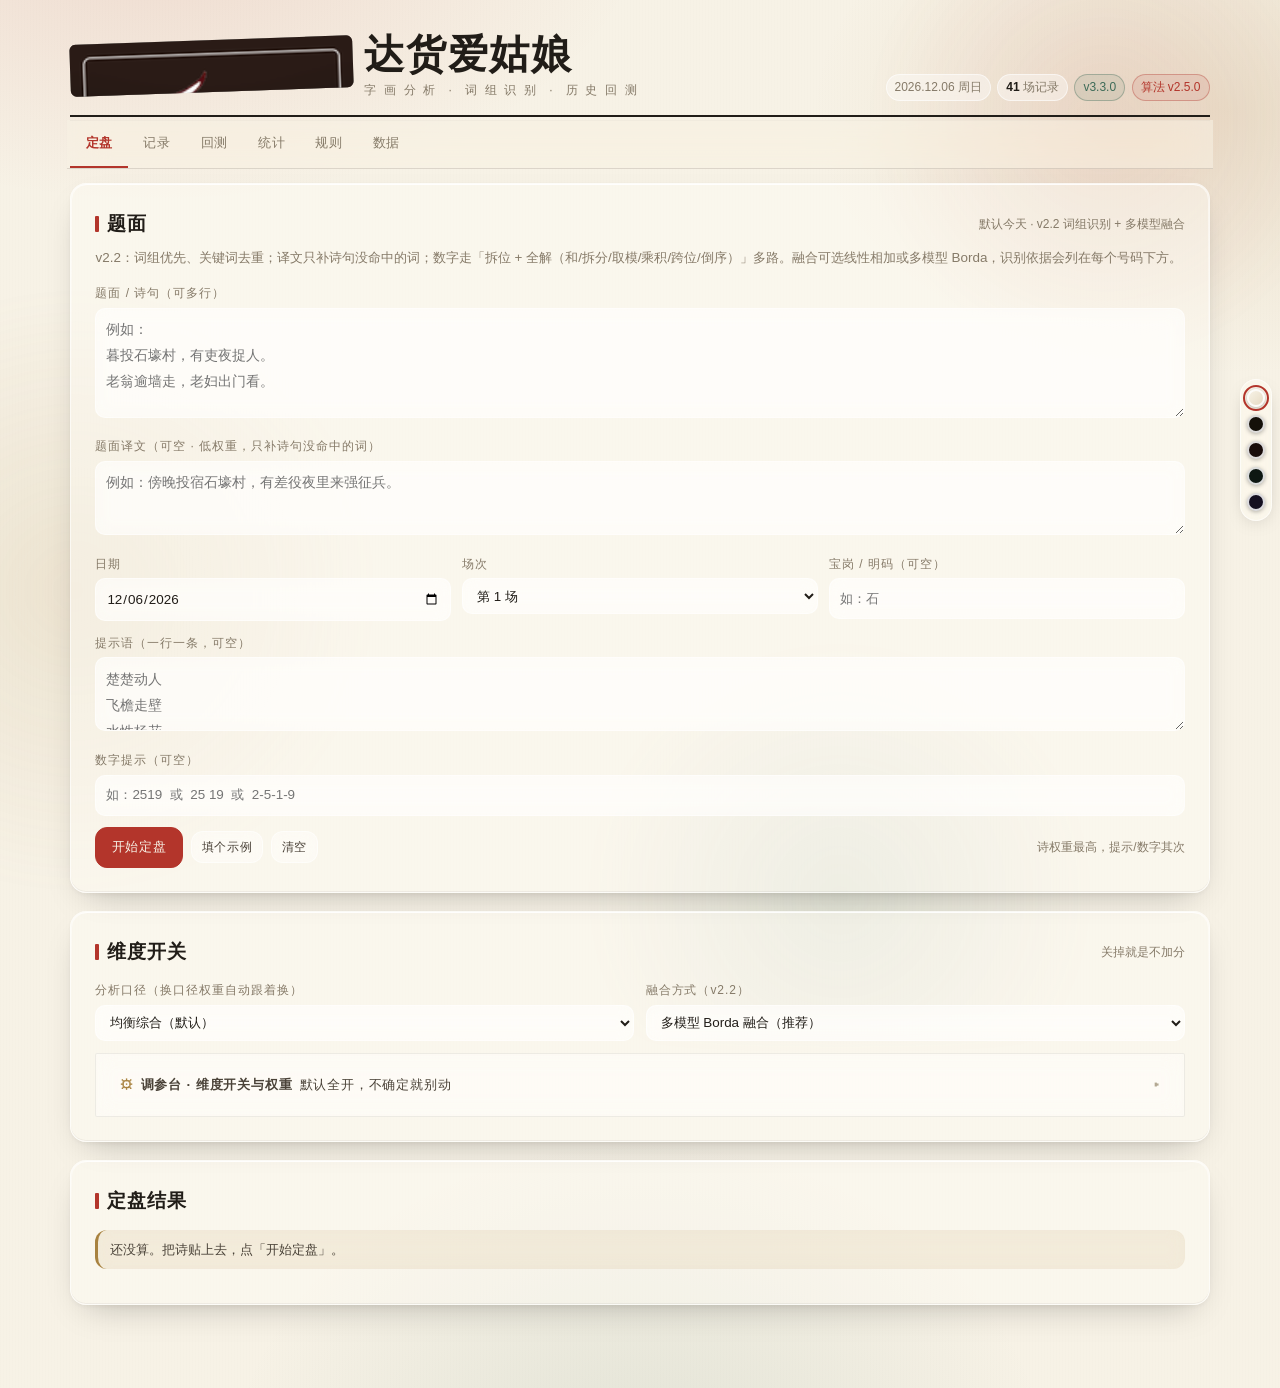
==== commit c96feef2: "Restore stable self-contained index.html from 368d885 (revert broken half-migration) - www/index.htm" ====
--- a/www/index.html
+++ b/www/index.html
@@ -1,338 +1,2518 @@
-<!DOCTYPE html>
-<html lang="zh-CN">
-<head>
-<meta charset="utf-8">
-<meta name="viewport" content="width=device-width,initial-scale=1,viewport-fit=cover,user-scalable=no">
-<meta name="theme-color" content="#f7f2e6">
-<meta name="apple-mobile-web-app-capable" content="yes">
-<meta name="apple-mobile-web-app-status-bar-style" content="default">
-<meta name="apple-mobile-web-app-title" content="达货爱姑娘">
-<title>达货爱姑娘 · 字画分析 v3.2</title>
-<!-- 动态生成 App 图标 -->
-<link rel="icon" href="[data-uri][... ]">
-<link rel="apple-touch-icon" href="[data-uri][... ]">
-<style>/* ===== 36宝诗鉴 · 设计系统 ===== */
-:root{
-  --paper:#f7f2e6; --paper-2:#efe7d5; --paper-3:#e6dbc4;
-  --ink:#211d18; --ink-2:#4a4238; --ink-3:#857a68; --ink-4:#b3a892;
-  --line:rgba(33,29,24,.13); --line-2:rgba(33,29,24,.07);
-  --cinnabar:#b3352b; --cinnabar-soft:rgba(179,53,43,.09);
-  --gold:#a8823f; --gold-soft:rgba(168,130,63,.12);
-  --jade:#3d6b58; --jade-soft:rgba(61,107,88,.1);
-  --shadow-1:0 1px 2px rgba(33,29,24,.06),0 6px 18px -12px rgba(33,29,24,.35);
-  --shadow-2:0 2px 4px rgba(33,29,24,.08),0 18px 40px -24px rgba(33,29,24,.5);
-  --r:3px;
-  --sans:-apple-system,BlinkMacSystemFont,"PingFang SC","Hiragino Sans GB","Microsoft YaHei","Source Han Sans SC","Noto Sans CJK SC",sans-serif;
-  --serif:"Songti SC","Noto Serif CJK SC","Source Han Serif SC",SimSun,"Times New Roman",serif;
-  --mono:"SF Mono",ui-monospace,Menlo,Consolas,"Courier New",monospace;
-  --fs-hero:clamp(1.6rem,1.15rem + 2.2vw,2.5rem);
-  --fs-h1:clamp(1.22rem,1rem + 1vw,1.6rem);
-  --fs-h2:clamp(1.02rem,.95rem + .45vw,1.18rem);
-  --fs-body:clamp(.875rem,.84rem + .2vw,.95rem);
-  --fs-sm:clamp(.78rem,.75rem + .14vw,.84rem);
-  --fs-xs:clamp(.7rem,.68rem + .1vw,.75rem);
-  --gap:clamp(.75rem,.6rem + 1vw,1.15rem);
-  --pad:clamp(.9rem,.7rem + 1.4vw,1.5rem);
-}
-*{box-sizing:border-box;-webkit-tap-highlight-color:transparent}
-html,body{margin:0;padding:0}
-html{-webkit-text-size-adjust:100%}
-body{
-  font-family:var(--sans); font-size:var(--fs-body); color:var(--ink);
-  background:var(--paper);
-  background-image:
-    radial-gradient(1200px 600px at 15% -10%,rgba(168,130,63,.10),transparent 60%),
-    radial-gradient(900px 500px at 100% 0%,rgba(179,53,43,.06),transparent 55%),
-    repeating-linear-gradient(90deg,rgba(33,29,24,.018) 0 1px,transparent 1px 3px);
-  line-height:1.68; overflow-wrap:break-word; word-break:break-word; min-height:100vh;
-  padding-top: env(safe-area-inset-top);
-  padding-bottom: env(safe-area-inset-bottom);
-}
-::selection{background:rgba(179,53,43,.18)}
-button,input,select,textarea{font:inherit;color:inherit}
-a{color:var(--cinnabar);text-decoration:none}
-.app{max-width:1180px;margin:0 auto;padding:0 clamp(.7rem,1.6vw,1.6rem) 4rem}
-.masthead{position:relative;padding:clamp(1.1rem,2.6vw,2rem) 0 .9rem;border-bottom:2px solid var(--ink);margin-bottom:.2rem}
-.masthead::after{content:"";position:absolute;left:0;right:0;bottom:-6px;height:1px;background:var(--line)}
-.mh-row{display:flex;align-items:flex-end;justify-content:space-between;gap:1rem;flex-wrap:wrap}
-.brand{display:flex;align-items:center;gap:.7rem;min-width:0;flex:1 1 auto}
-.brand>div{flex:1 1 auto;min-width:0}
-.seal{width:clamp(38px,6vw,52px);height:clamp(38px,6vw,52px);flex:none;background:var(--cinnabar);color:#fff8ee;border-radius:2px;display:grid;place-items:center;font-family:var(--serif);font-size:1.25rem}
-.brand h1{font-family:var(--serif);font-size:var(--fs-hero);margin:0;letter-spacing:.04em;line-height:1.15;font-weight:700;width:100%}
-.brand .sub{font-size:var(--fs-xs);color:var(--ink-3);letter-spacing:.18em;margin-top:.15rem}
-.mh-meta{display:flex;gap:.4rem;flex-wrap:wrap;align-items:center;font-size:var(--fs-xs);color:var(--ink-3)}
-.chip{border:1px solid var(--line);padding:.15rem .5rem;border-radius:2px;background:rgba(255,255,255,.4);white-space:nowrap}
-.chip b{color:var(--ink);font-weight:600}
-.chip.red{border-color:rgba(179,53,43,.35);color:var(--cinnabar);background:var(--cinnabar-soft)}
-.chip.jade{border-color:rgba(61,107,88,.35);color:var(--jade);background:var(--jade-soft)}
-.nav{display:flex;gap:0;overflow-x:auto;scrollbar-width:none;border-bottom:1px solid var(--line);position:sticky;top:0;z-index:30;background:rgba(247,242,230,.94);backdrop-filter:blur(8px);-webkit-backdrop-filter:blur(8px)}
-.nav::-webkit-scrollbar{display:none}
-.nav button{appearance:none;background:none;border:0;border-bottom:2px solid transparent;padding:.72rem clamp(.55rem,1.6vw,.95rem);font-size:var(--fs-sm);color:var(--ink-3);cursor:pointer;white-space:nowrap}
-.nav button:hover{color:var(--ink)}
-.nav button.on{color:var(--cinnabar);border-bottom-color:var(--cinnabar);font-weight:600}
-.panel{display:none;animation:fade .26s ease both}
-.panel.on{display:block}
-@keyframes fade{from{opacity:0;transform:translateY(6px)}to{opacity:1;transform:none}}
-.card{background:rgba(255,255,255,.5);border:1px solid var(--line);border-radius:var(--r);padding:var(--pad);box-shadow:var(--shadow-1);margin-bottom:var(--gap);position:relative;}
-.card::before{content:"";position:absolute;inset:3px;border:1px solid var(--line-2);border-radius:2px;pointer-events:none;}
-.card>*{position:relative}
-.card.flush{padding:0}
-.card-t{display:flex;align-items:center;gap:.5rem;margin:0 0 .8rem;flex-wrap:wrap}
-.card-t h2,.card-t h3{font-family:var(--serif);font-size:var(--fs-h2);margin:0;font-weight:700;letter-spacing:.05em;}
-.card-t .k{width:4px;height:1.05em;background:var(--cinnabar);display:inline-block;flex:none;border-radius:1px}
-.card-t .hint{font-size:var(--fs-xs);color:var(--ink-3);margin-left:auto;font-family:var(--sans)}
-.card-sub{font-size:var(--fs-sm);color:var(--ink-3);margin:-.35rem 0 .9rem;line-height:1.6}
-label.f{display:block;font-size:var(--fs-xs);color:var(--ink-3);letter-spacing:.08em;margin-bottom:.28rem}
-input[type=text],input[type=number],input[type=date],select,textarea{width:100%;background:rgba(255,255,255,.72);border:1px solid var(--line);border-radius:2px;padding:.52rem .62rem;font-size:var(--fs-sm)}
-input:focus,select:focus,textarea:focus{border-color:rgba(179,53,43,.5);box-shadow:0 0 0 3px rgba(179,53,43,.08)}
-textarea{resize:vertical;min-height:110px;font-family:var(--serif);line-height:1.9;font-size:calc(var(--fs-sm) * 1.03)}
-.row{display:grid;gap:.7rem;grid-template-columns:repeat(auto-fit,minmax(min(100%,150px),1fr))}
-.field{margin-bottom:.7rem}
-.btn{appearance:none;cursor:pointer;border:1px solid var(--ink);background:var(--ink);color:var(--paper);padding:.5rem .95rem;border-radius:2px;font-size:var(--fs-sm);letter-spacing:.06em;transition:background .15s ease,border-color .15s ease,transform .15s ease}
-.btn:hover{background:#332c24}
-.btn:active{transform:translateY(1px)}
-.btn.red{background:var(--cinnabar);border-color:var(--cinnabar)}
-.btn.red:hover{background:#9c2c23}
-.btn.ghost{background:transparent;color:var(--ink-2);border-color:var(--line)}
-.btn.ghost:hover{background:rgba(33,29,24,.05);color:var(--ink)}
-.btn.sm{padding:.3rem .6rem;font-size:var(--fs-xs)}
-.btn:disabled{opacity:.45;cursor:not-allowed}
-.btn-row{display:flex;gap:.5rem;flex-wrap:wrap;align-items:center}
-.switch{display:flex;align-items:center;gap:.55rem;font-size:var(--fs-sm);cursor:pointer;user-select:none;padding:.25rem 0}
-.switch input{appearance:none;width:2.15rem;height:1.15rem;background:var(--paper-3);border-radius:999px;position:relative;cursor:pointer;border:1px solid var(--line);transition:background .18s}
-.switch input::after{content:"";position:absolute;top:1px;left:1px;width:calc(1.15rem - 4px);height:calc(1.15rem - 4px);background:#fff;border-radius:50%;transition:transform .18s;box-shadow:0 1px 4px rgba(0,0,0,.2)}
-.switch input:checked{background:var(--jade)}
-.switch input:checked::after{transform:translateX(1rem)}
-.tw{overflow-x:auto;-webkit-overflow-scrolling:touch;border:1px solid var(--line);border-radius:2px}
-table{border-collapse:collapse;width:100%;font-size:var(--fs-sm);min-width:420px}
-th,td{padding:.48rem .6rem;text-align:left;border-bottom:1px solid var(--line-2);vertical-align:middle}
-th{background:rgba(33,29,24,.045);font-weight:600;font-size:var(--fs-xs);color:var(--ink-2);letter-spacing:.06em;white-space:nowrap}
-tbody tr:last-child td{border-bottom:0}
-tbody tr:hover{background:rgba(168,130,63,.06)}
-td.num,th.num{font-family:var(--mono);font-variant-numeric:tabular-nums}
-.rank{display:flex;flex-direction:column;gap:.42rem;margin-top:.3rem}
-.rk{display:grid;grid-template-columns:1.55rem 1fr auto;gap:.55rem;align-items:center;padding:.5rem .55rem;border:1px solid var(--line-2);border-radius:2px;background:rgba(255,255,255,.45);transition:background .18s ease,transform .18s ease}
-.rk:hover{background:rgba(255,255,255,.8);transform:translateX(2px)}
-.rk.top1{border-color:rgba(179,53,43,.45);background:linear-gradient(90deg,var(--cinnabar-soft),rgba(255,255,255,.4) 70%)}
-.rk .i{font-family:var(--serif);font-size:1.05rem;color:var(--ink-4);text-align:center;font-weight:700}
-.rk.top1 .i{color:var(--cinnabar)}
-.rk .nm{font-family:var(--serif);font-weight:600;letter-spacing:.03em;font-size:calc(var(--fs-sm) * 1.06)}
-.rk .nm small{font-weight:400;color:var(--ink-3);font-family:var(--sans);font-size:var(--fs-xs);margin-left:.3rem;letter-spacing:0}
-.rk .bar{height:4px;background:rgba(33,29,24,.07);border-radius:99px;margin-top:.32rem;overflow:hidden}
-.rk .bar i{display:block;height:100%;background:linear-gradient(90deg,var(--gold),var(--cinnabar));border-radius:99px;transition:width .5s cubic-bezier(.2,.8,.2,1)}
-.rk .sc{font-family:var(--mono);font-size:var(--fs-sm);font-weight:600;color:var(--ink-2);white-space:nowrap;font-variant-numeric:tabular-nums}
-.rk .why{font-size:var(--fs-xs);color:var(--ink-3);margin-top:.22rem;line-height:1.45}
-.stat-grid{display:grid;gap:.6rem;grid-template-columns:repeat(auto-fit,minmax(min(100%,132px),1fr))}
-.stat{border:1px solid var(--line);border-radius:2px;padding:.6rem .7rem;background:rgba(255,255,255,.45);min-width:0}
-.stat .lab{font-size:var(--fs-xs);color:var(--ink-3);letter-spacing:.1em;white-space:nowrap;overflow:hidden;text-overflow:ellipsis}
-.stat .val{font-family:var(--mono);font-size:clamp(1.05rem,.9rem + .7vw,1.5rem);font-weight:600;line-height:1.3;font-variant-numeric:tabular-nums;overflow-wrap:anywhere}
-.stat .val.good{color:var(--jade)}
-.stat .val.bad{color:var(--cinnabar)}
-.stat .val.mute{color:var(--ink-3)}
-.stat .tip{font-size:var(--fs-xs);color:var(--ink-4);line-height:1.4}
-.chart{width:100%;overflow:hidden;border:1px solid var(--line-2);border-radius:2px;background:rgba(255,255,255,.42);padding:.4rem}
-.chart svg{display:block;width:100%;height:auto;overflow:visible}
-.chart .grid-l{stroke:rgba(33,29,24,.09);stroke-width:1}
-.chart .axis-t{font-size:9px;fill:#857a68;font-family:var(--mono)}
-.chart .base-l{stroke:#b3352b;stroke-width:1.2;stroke-dasharray:4 4;opacity:.75}
-.legend{display:flex;gap:.9rem;flex-wrap:wrap;font-size:var(--fs-xs);color:var(--ink-3);margin-top:.45rem}
-.legend i{display:inline-block;width:14px;height:3px;border-radius:2px;margin-right:.3rem;vertical-align:middle}
-.note{border-left:3px solid var(--gold);background:var(--gold-soft);padding:.55rem .75rem;font-size:var(--fs-sm);color:var(--ink-2);margin:.7rem 0;border-radius:0 2px 2px 0;line-height:1.6}
-.note.red{border-color:var(--cinnabar);background:var(--cinnabar-soft)}
-.note.jade{border-color:var(--jade);background:var(--jade-soft)}
-.note b{color:var(--ink)}
-.toast{position:fixed;left:50%;bottom:calc(1.4rem + env(safe-area-inset-bottom));transform:translateX(-50%) translateY(20px);background:var(--ink);color:var(--paper);padding:.55rem 1rem;border-radius:999px;box-shadow:var(--shadow-2);max-width:90vw;z-index:200;opacity:0;transition:opacity .2s ease,transform .2s ease}
-.toast.on{opacity:1;transform:translateX(-50%)}
-.toast.err{background:var(--cinnabar)}
-.muted{color:var(--ink-3)}
-.mono{font-family:var(--mono);font-variant-numeric:tabular-nums}
-.center{text-align:center}
-.mt{margin-top:.9rem}
-.flexbetween{display:flex;justify-content:space-between;align-items:center;gap:.6rem;flex-wrap:wrap}
-.tag{display:inline-block;font-size:var(--fs-xs);padding:.05rem .4rem;border-radius:2px;border:1px solid var(--line);color:var(--ink-3);background:rgba(255,255,255,.5);letter-spacing:.04em;white-space:nowrap}
-.tag.g{color:var(--jade);border-color:rgba(61,107,88,.3);background:var(--jade-soft)}
-.tag.r{color:var(--cinnabar);border-color:rgba(179,53,43,.3);background:var(--cinnabar-soft)}
-.tag.y{color:var(--gold);border-color:rgba(168,130,63,.35);background:var(--gold-soft)}
-.sep{height:1px;background:var(--line);margin:1rem 0}
-details{border:1px solid var(--line-2);border-radius:2px;padding:.55rem .7rem;margin-top:.7rem;background:rgba(255,255,255,.32)}
-summary{cursor:pointer;font-size:var(--fs-sm);font-weight:600;color:var(--ink-2);letter-spacing:.05em}
-details[open] summary{margin-bottom:.6rem}
-.kv{display:grid;grid-template-columns:auto 1fr;gap:.2rem .8rem;font-size:var(--fs-sm)}
-.kv dt{color:var(--ink-3);white-space:nowrap}
-.kv dd{margin:0;font-family:var(--mono);font-variant-numeric:tabular-nums}
-html{scrollbar-width:thin;scrollbar-color:rgba(33,29,24,.22) transparent;scroll-behavior:smooth}
-body{overscroll-behavior-y:contain}
-*::-webkit-scrollbar{width:8px;height:8px}
-*::-webkit-scrollbar-thumb{background:rgba(33,29,24,.2);border-radius:99px;border:2px solid transparent;background-clip:content-box}
-*::-webkit-scrollbar-thumb:hover{background:rgba(33,29,24,.32);background-clip:content-box}
-*::-webkit-scrollbar-track{background:transparent}
-.tw::-webkit-scrollbar{height:6px}
-details.param{border:1px solid var(--line-2);border-radius:2px;margin-top:.8rem;background:rgba(255,255,255,.32)}
-details.param>summary{cursor:pointer;list-style:none;display:flex;align-items:center;gap:.45rem;font-size:var(--fs-sm);font-weight:600;color:var(--ink-2);letter-spacing:.06em;padding:.62rem .75rem}
-details.param>summary::-webkit-details-marker{display:none}
-details.param>summary::before{content:"⚙";color:var(--gold)}
-details.param>summary::after{content:"▸";margin-left:auto;color:var(--ink-4);transition:transform .2s}
-details.param[open]>summary::after{transform:rotate(90deg)}
-
-</style>
-<link rel="stylesheet" href="premium-themes-v2.css">
-</head>
-<body>
-  <div class="app">
-    <header class="masthead">
-      <div class="mh-row">
-        <div class="brand">
-          <div class="seal">诗</div>
-          <div>
-            <h1>达货爱姑娘</h1>
-            <div class="sub">字画分析 · 诗鉴</div>
-          </div>
-        </div>
-        <div class="mh-meta">
-          <span class="chip"><b>版本</b> v3.2</span>
-          <span class="chip red"><b>离线</b> 本地</span>
-          <span class="chip jade"><b>词典</b> 备份</span>
-        </div>
-      </div>
-    </header>
-
-    <nav class="nav" aria-label="主要导航">
-      <button class="on" data-panel="panel-home">首页</button>
-      <button data-panel="panel-pick">定盘</button>
-      <button data-panel="panel-anal">分析</button>
-      <button data-panel="panel-data">数据</button>
-    </nav>
-
-    <section class="panel on" id="panel-home">
-      <div class="card">
-        <div class="card-t"><span class="k"></span><h2>今日概览</h2></div>
-        <div class="stat-grid">
-          <div class="stat"><div class="lab">最近期号</div><div class="val" id="statLastIssue">—</div><div class="tip">更新后会刷新</div></div>
-          <div class="stat"><div class="lab">命中率</div><div class="val good" id="statHit">—</div><div class="tip">近 20 期</div></div>
-          <div class="stat"><div class="lab">平均分</div><div class="val" id="statAvg">—</div><div class="tip">全部记录</div></div>
-          <div class="stat"><div class="lab">最佳宝</div><div class="val" id="statBest">—</div><div class="tip">按命中率</div></div>
-        </div>
-      </div>
-
-      <div class="card">
-        <div class="card-t"><span class="k"></span><h2>回测</h2><span class="hint">历史趋势</span></div>
-        <div class="chart"><svg id="chartTrend" viewBox="0 0 600 220" preserveAspectRatio="none"></svg></div>
-      </div>
-    </section>
-
-    <section class="panel" id="panel-pick">
-      <div class="card">
-        <div class="card-t"><span class="k"></span><h2>定盘输入</h2></div>
-        <div class="fields">
-          <div class="row">
-            <div class="field">
-              <label class="f">日期</label>
-              <input type="date" id="inDate">
-            </div>
-            <div class="field">
-              <label class="f">场次</label>
-              <select id="inSession"><option value="1">第 1 场</option><option value="2">第 2 场</option><option value="3">第 3 场</option></select>
-            </div>
-            <div class="field">
-              <label class="f">宝岗 / 明码（可空）</label>
-              <input type="text" id="inBaogang" placeholder="如：石">
-            </div>
-          </div>
-
-          <div class="field">
-            <label class="f">提示语（一行一条，可空）</label>
-            <textarea id="inHints" style="min-height:74px" placeholder="楚楚动人&#10;飞檐走壁&#10;水性杨花&#10;摇摇欲坠&#10;飞沙走石"></textarea>
-          </div>
-
-          <div class="field">
-            <label class="f">数字提示（可空）</label>
-            <input type="text" id="inDigits" placeholder="如：2519  或  25 19  或  2-5-1-9">
-          </div>
-
-          <div class="flexbetween">
-            <div class="btn-row">
-              <button class="btn red" id="btnPick">开始定盘</button>
-              <button class="btn ghost sm" id="btnPickDemo">填个示例</button>
-              <button class="btn ghost sm" id="btnClearPick">清空</button>
-            </div>
-            <span class="muted" style="font-size:var(--fs-xs)">诗权重最高，提示/数字其次</span>
-          </div>
-        </div>
-      </div>
-
-      <div class="card">
-        <div class="card-t"><span class="k"></span><h2>维度开关</h2><span class="hint">关掉就是不加分</span></div>
-        <div class="row" style="grid-template-columns:repeat(auto-fit,minmax(min(100%,200px),1fr))">
-          <div class="field" style="margin:0">
-            <label class="f">分析口径（换口径权重自动跟着换）</label>
-            <select id="pickView">
-              <option value="balanced">均衡综合（默认）</option>
-              <option value="cold">冷门回补派（重遗漏/周期）</option>
-              <option value="numeric">数字题解派（重数字/题解）</option>
-            </select>
-          </div>
-          <div class="field" style="margin:0">
-            <label class="f">融合方式（v2.2）</label>
-            <select id="pickFuse">
-              <option value="linear">线性相加（原算法）</option>
-              <option value="borda" selected>多模型 Borda 融合（推荐）</option>
-              <option value="both">两法对照（并排）</option>
-            </select>
-          </div>
-        </div>
-      </div>
-    </section>
-
-    <section class="panel" id="panel-anal">
-      <div class="card">
-        <div class="card-t"><span class="k"></span><h2>分析结果</h2></div>
-        <div id="resultArea" class="rank"></div>
-      </div>
-    </section>
-
-    <section class="panel" id="panel-data">
-      <div class="card">
-        <div class="card-t"><span class="k"></span><h2>导出</h2></div>
-        <div class="btn-row">
-          <button class="btn" id="btnExpJson">导出全部（JSON）</button>
-          <button class="btn ghost" id="btnExpCsv">导出记录（CSV）</button>
-          <button class="btn ghost" id="btnExpReport">导出分析报告（TXT）</button>
-        </div>
-      </div>
-
-      <div class="card">
-        <div class="card-t"><span class="k"></span><h2>导入</h2></div>
-        <div class="card-sub">支持本工具导出的 JSON 备份，也支持 CSV（期号,日期,场次,宝）。导入默认追加，重复期号会自动跳过。</div>
-        <input type="file" id="fileIn" accept=".json,.csv,.txt" style="padding:.4rem;background:rgba(255,255,255,.6);border:1px solid var(--line);border-radius:2px;width:100%">
-        <div class="btn-row mt"><button class="btn" id="btnImportFile">导入这个文件</button></div>
-      </div>
-
-      <div class="card">
-        <div class="card-t"><span class="k"></span><h2>演示数据</h2><span class="hint">不是真的</span></div>
-        <div class="note red">
-          <b>演示数据是模拟的</b>，只为让你看见回测和图表怎么跑，<b>不能拿来当结论</b>。
-          真要分析，把那边的真实开奖记录导进来。
-        </div>
-        <div class="btn-row"><button class="btn ghost" id="btnDemo">生成 300 期模拟数据</button></div>
-      </div>
-
-      <div class="card">
-        <div class="card-t"><span class="k"></span><h2>清空</h2></div>
-        <div class="card-sub">只清这台设备上的记录，清了就找不回来。建议先导出备份。</div>
-        <div class="btn-row"><button class="btn ghost" id="btnWipe" style="color:var(--cinnabar);border-color:rgba(179,53,43,.4)">清空全部记录</button></div>
-      </div>
-
-      <div class="card">
-        <div class="card-t"><span class="k"></span><h2>说明</h2></div>
-        <div class="kv">
-          <dt>版本</dt><dd id="aboutVer">v1.0</dd>
-          <dt>存储</dt><dd id="aboutStore">—</dd>
-        </div>
-      </div>
-    </section>
-  </div>
-
-  <div id="toast" class="toast" aria-live="polite"></div>
-  <script src="premium-themes-v2.js"></script>
-</body>
-</html>
+<!DOCTYPE html>
+<html lang="zh-CN">
+<head>
+<meta charset="utf-8">
+<meta name="viewport" content="width=device-width,initial-scale=1,viewport-fit=cover,user-scalable=no">
+<meta name="theme-color" content="#f7f2e6">
+<meta name="apple-mobile-web-app-capable" content="yes">
+<meta name="apple-mobile-web-app-status-bar-style" content="default">
+<meta name="apple-mobile-web-app-title" content="达货爱姑娘">
+<title>达货爱姑娘 · 字画分析 v3.2</title>
+<!-- 动态生成 App 图标 -->
+<link rel="icon" href="[data-uri]">
+<link rel="apple-touch-icon" href="[data-uri]">
+<style>/* ===== 36宝诗鉴 · 设计系统 ===== */
+:root{
+  --paper:#f7f2e6; --paper-2:#efe7d5; --paper-3:#e6dbc4;
+  --ink:#211d18; --ink-2:#4a4238; --ink-3:#857a68; --ink-4:#b3a892;
+  --line:rgba(33,29,24,.13); --line-2:rgba(33,29,24,.07);
+  --cinnabar:#b3352b; --cinnabar-soft:rgba(179,53,43,.09);
+  --gold:#a8823f; --gold-soft:rgba(168,130,63,.12);
+  --jade:#3d6b58; --jade-soft:rgba(61,107,88,.1);
+  --shadow-1:0 1px 2px rgba(33,29,24,.06),0 6px 18px -12px rgba(33,29,24,.35);
+  --shadow-2:0 2px 4px rgba(33,29,24,.08),0 18px 40px -24px rgba(33,29,24,.5);
+  --r:3px;
+  --sans:-apple-system,BlinkMacSystemFont,"PingFang SC","Hiragino Sans GB","Microsoft YaHei","Source Han Sans SC","Noto Sans CJK SC",sans-serif;
+  --serif:"Songti SC","Noto Serif CJK SC","Source Han Serif SC",SimSun,"Times New Roman",serif;
+  --mono:"SF Mono",ui-monospace,Menlo,Consolas,"Courier New",monospace;
+  --fs-hero:clamp(1.6rem,1.15rem + 2.2vw,2.5rem);
+  --fs-h1:clamp(1.22rem,1rem + 1vw,1.6rem);
+  --fs-h2:clamp(1.02rem,.95rem + .45vw,1.18rem);
+  --fs-body:clamp(.875rem,.84rem + .2vw,.95rem);
+  --fs-sm:clamp(.78rem,.75rem + .14vw,.84rem);
+  --fs-xs:clamp(.7rem,.68rem + .1vw,.75rem);
+  --gap:clamp(.75rem,.6rem + 1vw,1.15rem);
+  --pad:clamp(.9rem,.7rem + 1.4vw,1.5rem);
+}
+*{box-sizing:border-box;-webkit-tap-highlight-color:transparent}
+html,body{margin:0;padding:0}
+html{-webkit-text-size-adjust:100%}
+body{
+  font-family:var(--sans); font-size:var(--fs-body); color:var(--ink);
+  background:var(--paper);
+  background-image:
+    radial-gradient(1200px 600px at 15% -10%,rgba(168,130,63,.10),transparent 60%),
+    radial-gradient(900px 500px at 100% 0%,rgba(179,53,43,.06),transparent 55%),
+    repeating-linear-gradient(90deg,rgba(33,29,24,.018) 0 1px,transparent 1px 3px);
+  line-height:1.68; overflow-wrap:break-word; word-break:break-word; min-height:100vh;
+  padding-top: env(safe-area-inset-top);
+  padding-bottom: env(safe-area-inset-bottom);
+}
+::selection{background:rgba(179,53,43,.18)}
+button,input,select,textarea{font:inherit;color:inherit}
+a{color:var(--cinnabar);text-decoration:none}
+
+/* ---------- 外框 ---------- */
+.app{max-width:1180px;margin:0 auto;padding:0 clamp(.7rem,1.6vw,1.6rem) 4rem}
+.masthead{position:relative;padding:clamp(1.1rem,2.6vw,2rem) 0 .9rem;border-bottom:2px solid var(--ink);margin-bottom:.2rem}
+.masthead::after{content:"";position:absolute;left:0;right:0;bottom:-6px;height:1px;background:var(--line)}
+.mh-row{display:flex;align-items:flex-end;justify-content:space-between;gap:1rem;flex-wrap:wrap}
+.brand{display:flex;align-items:center;gap:.7rem;min-width:0;flex:1 1 auto}
+.brand>div{flex:1 1 auto;min-width:0}
+.seal{width:clamp(38px,6vw,52px);height:clamp(38px,6vw,52px);flex:none;background:var(--cinnabar);color:#fff8ee;border-radius:2px;display:grid;place-items:center;font-family:var(--serif);font-size:clamp(.9rem,2.2vw,1.15rem);line-height:1;letter-spacing:.02em;text-align:center;padding:.15em;box-shadow:inset 0 0 0 1.5px rgba(255,248,238,.55);transform:rotate(-2deg);}
+.brand h1{font-family:var(--serif);font-size:var(--fs-hero);margin:0;letter-spacing:.04em;line-height:1.15;font-weight:700;width:100%}
+.brand .sub{font-size:var(--fs-xs);color:var(--ink-3);letter-spacing:.18em;margin-top:.15rem}
+.mh-meta{display:flex;gap:.4rem;flex-wrap:wrap;align-items:center;font-size:var(--fs-xs);color:var(--ink-3)}
+.chip{border:1px solid var(--line);padding:.15rem .5rem;border-radius:2px;background:rgba(255,255,255,.4);white-space:nowrap}
+.chip b{color:var(--ink);font-weight:600}
+.chip.red{border-color:rgba(179,53,43,.35);color:var(--cinnabar);background:var(--cinnabar-soft)}
+.chip.jade{border-color:rgba(61,107,88,.35);color:var(--jade);background:var(--jade-soft)}
+
+/* ---------- 导航 (App底栏风格适配) ---------- */
+.nav{display:flex;gap:0;overflow-x:auto;scrollbar-width:none;border-bottom:1px solid var(--line);position:sticky;top:0;z-index:30;background:rgba(247,242,230,.94);backdrop-filter:blur(8px);-webkit-backdrop-filter:blur(8px);margin:0 -.2rem .9rem;padding:0 .2rem}
+.nav::-webkit-scrollbar{display:none}
+.nav button{appearance:none;background:none;border:0;border-bottom:2px solid transparent;padding:.72rem clamp(.55rem,1.6vw,.95rem);font-size:var(--fs-sm);color:var(--ink-3);cursor:pointer;white-space:nowrap;font-family:var(--sans);transition:color .18s,border-color .18s;letter-spacing:.04em;}
+.nav button:hover{color:var(--ink)}
+.nav button.on{color:var(--cinnabar);border-bottom-color:var(--cinnabar);font-weight:600}
+
+/* ---------- 卡片 ---------- */
+.panel{display:none;animation:fade .26s ease both}
+.panel.on{display:block}
+@keyframes fade{from{opacity:0;transform:translateY(6px)}to{opacity:1;transform:none}}
+.card{background:rgba(255,255,255,.5);border:1px solid var(--line);border-radius:var(--r);padding:var(--pad);box-shadow:var(--shadow-1);margin-bottom:var(--gap);position:relative;}
+.card::before{content:"";position:absolute;inset:3px;border:1px solid var(--line-2);border-radius:2px;pointer-events:none;}
+.card>*{position:relative}
+.card.flush{padding:0}
+.card-t{display:flex;align-items:center;gap:.5rem;margin:0 0 .8rem;flex-wrap:wrap}
+.card-t h2,.card-t h3{font-family:var(--serif);font-size:var(--fs-h2);margin:0;font-weight:700;letter-spacing:.05em;}
+.card-t .k{width:4px;height:1.05em;background:var(--cinnabar);display:inline-block;flex:none;border-radius:1px}
+.card-t .hint{font-size:var(--fs-xs);color:var(--ink-3);margin-left:auto;font-family:var(--sans)}
+.card-sub{font-size:var(--fs-sm);color:var(--ink-3);margin:-.35rem 0 .9rem;line-height:1.6}
+
+/* ---------- 表单 ---------- */
+label.f{display:block;font-size:var(--fs-xs);color:var(--ink-3);letter-spacing:.08em;margin-bottom:.28rem}
+input[type=text],input[type=number],input[type=date],select,textarea{width:100%;background:rgba(255,255,255,.72);border:1px solid var(--line);border-radius:2px;padding:.52rem .62rem;font-size:var(--fs-sm);outline:none;transition:border-color .16s,box-shadow .16s;}
+input:focus,select:focus,textarea:focus{border-color:rgba(179,53,43,.5);box-shadow:0 0 0 3px rgba(179,53,43,.08)}
+textarea{resize:vertical;min-height:110px;font-family:var(--serif);line-height:1.9;font-size:calc(var(--fs-sm) * 1.03)}
+.row{display:grid;gap:.7rem;grid-template-columns:repeat(auto-fit,minmax(min(100%,150px),1fr))}
+.field{margin-bottom:.7rem}
+.btn{appearance:none;cursor:pointer;border:1px solid var(--ink);background:var(--ink);color:var(--paper);padding:.5rem .95rem;border-radius:2px;font-size:var(--fs-sm);letter-spacing:.06em;transition:transform .12s,background .16s,box-shadow .16s;display:inline-flex;align-items:center;gap:.4rem;}
+.btn:hover{background:#332c24}
+.btn:active{transform:translateY(1px)}
+.btn.red{background:var(--cinnabar);border-color:var(--cinnabar)}
+.btn.red:hover{background:#9c2c23}
+.btn.ghost{background:transparent;color:var(--ink-2);border-color:var(--line)}
+.btn.ghost:hover{background:rgba(33,29,24,.05);color:var(--ink)}
+.btn.sm{padding:.3rem .6rem;font-size:var(--fs-xs)}
+.btn:disabled{opacity:.45;cursor:not-allowed}
+.btn-row{display:flex;gap:.5rem;flex-wrap:wrap;align-items:center}
+.switch{display:flex;align-items:center;gap:.55rem;font-size:var(--fs-sm);cursor:pointer;user-select:none;padding:.25rem 0}
+.switch input{appearance:none;width:2.15rem;height:1.15rem;background:var(--paper-3);border-radius:999px;position:relative;cursor:pointer;border:1px solid var(--line);transition:background .18s;flex:none}
+.switch input::after{content:"";position:absolute;top:1px;left:1px;width:calc(1.15rem - 4px);height:calc(1.15rem - 4px);background:#fff;border-radius:50%;transition:transform .18s;box-shadow:0 1px 2px rgba(0,0,0,.2)}
+.switch input:checked{background:var(--jade)}
+.switch input:checked::after{transform:translateX(1rem)}
+
+/* ---------- 表格 ---------- */
+.tw{overflow-x:auto;-webkit-overflow-scrolling:touch;border:1px solid var(--line);border-radius:2px}
+table{border-collapse:collapse;width:100%;font-size:var(--fs-sm);min-width:420px}
+th,td{padding:.48rem .6rem;text-align:left;border-bottom:1px solid var(--line-2);vertical-align:middle}
+th{background:rgba(33,29,24,.045);font-weight:600;font-size:var(--fs-xs);color:var(--ink-2);letter-spacing:.06em;white-space:nowrap}
+tbody tr:last-child td{border-bottom:0}
+tbody tr:hover{background:rgba(168,130,63,.06)}
+td.num,th.num{font-family:var(--mono);font-variant-numeric:tabular-nums}
+
+/* ---------- 排名条 ---------- */
+.rank{display:flex;flex-direction:column;gap:.42rem;margin-top:.3rem}
+.rk{display:grid;grid-template-columns:1.55rem 1fr auto;gap:.55rem;align-items:center;padding:.5rem .55rem;border:1px solid var(--line-2);border-radius:2px;background:rgba(255,255,255,.45);transition:background .16s,transform .16s}
+.rk:hover{background:rgba(255,255,255,.8);transform:translateX(2px)}
+.rk.top1{border-color:rgba(179,53,43,.45);background:linear-gradient(90deg,var(--cinnabar-soft),rgba(255,255,255,.4) 70%)}
+.rk .i{font-family:var(--serif);font-size:1.05rem;color:var(--ink-4);text-align:center;font-weight:700}
+.rk.top1 .i{color:var(--cinnabar)}
+.rk .nm{font-family:var(--serif);font-weight:600;letter-spacing:.03em;font-size:calc(var(--fs-sm) * 1.06)}
+.rk .nm small{font-weight:400;color:var(--ink-3);font-family:var(--sans);font-size:var(--fs-xs);margin-left:.3rem;letter-spacing:0}
+.rk .bar{height:4px;background:rgba(33,29,24,.07);border-radius:99px;margin-top:.32rem;overflow:hidden}
+.rk .bar i{display:block;height:100%;background:linear-gradient(90deg,var(--gold),var(--cinnabar));border-radius:99px;transition:width .5s cubic-bezier(.2,.8,.2,1)}
+.rk .sc{font-family:var(--mono);font-size:var(--fs-sm);font-weight:600;color:var(--ink-2);white-space:nowrap;font-variant-numeric:tabular-nums}
+.rk .why{font-size:var(--fs-xs);color:var(--ink-3);margin-top:.22rem;line-height:1.45}
+
+/* ---------- 统计数字 ---------- */
+.stat-grid{display:grid;gap:.6rem;grid-template-columns:repeat(auto-fit,minmax(min(100%,132px),1fr))}
+.stat{border:1px solid var(--line);border-radius:2px;padding:.6rem .7rem;background:rgba(255,255,255,.45);min-width:0}
+.stat .lab{font-size:var(--fs-xs);color:var(--ink-3);letter-spacing:.1em;white-space:nowrap;overflow:hidden;text-overflow:ellipsis}
+.stat .val{font-family:var(--mono);font-size:clamp(1.05rem,.9rem + .7vw,1.5rem);font-weight:600;line-height:1.3;font-variant-numeric:tabular-nums;overflow-wrap:anywhere}
+.stat .val.good{color:var(--jade)}
+.stat .val.bad{color:var(--cinnabar)}
+.stat .val.mute{color:var(--ink-3)}
+.stat .tip{font-size:var(--fs-xs);color:var(--ink-4);line-height:1.4}
+
+/* ---------- 图表 ---------- */
+.chart{width:100%;overflow:hidden;border:1px solid var(--line-2);border-radius:2px;background:rgba(255,255,255,.42);padding:.4rem}
+.chart svg{display:block;width:100%;height:auto;overflow:visible}
+.chart .grid-l{stroke:rgba(33,29,24,.09);stroke-width:1}
+.chart .axis-t{font-size:9px;fill:#857a68;font-family:var(--mono)}
+.chart .base-l{stroke:#b3352b;stroke-width:1.2;stroke-dasharray:4 4;opacity:.75}
+.legend{display:flex;gap:.9rem;flex-wrap:wrap;font-size:var(--fs-xs);color:var(--ink-3);margin-top:.45rem}
+.legend i{display:inline-block;width:14px;height:3px;border-radius:2px;margin-right:.3rem;vertical-align:middle}
+
+/* ---------- 提示条 ---------- */
+.note{border-left:3px solid var(--gold);background:var(--gold-soft);padding:.55rem .75rem;font-size:var(--fs-sm);color:var(--ink-2);margin:.7rem 0;border-radius:0 2px 2px 0;line-height:1.6}
+.note.red{border-color:var(--cinnabar);background:var(--cinnabar-soft)}
+.note.jade{border-color:var(--jade);background:var(--jade-soft)}
+.note b{color:var(--ink)}
+
+/* ---------- toast ---------- */
+.toast{position:fixed;left:50%;bottom:calc(1.4rem + env(safe-area-inset-bottom));transform:translateX(-50%) translateY(20px);background:var(--ink);color:var(--paper);padding:.55rem 1rem;border-radius:3px;font-size:var(--fs-sm);opacity:0;pointer-events:none;transition:opacity .22s,transform .22s;z-index:200;max-width:88vw;text-align:center;box-shadow:var(--shadow-2)}
+.toast.on{opacity:1;transform:translateX(-50%)}
+.toast.err{background:var(--cinnabar)}
+
+/* ---------- 小工具 ---------- */
+.muted{color:var(--ink-3)}
+.mono{font-family:var(--mono);font-variant-numeric:tabular-nums}
+.center{text-align:center}
+.mt{margin-top:.9rem}
+.flexbetween{display:flex;justify-content:space-between;align-items:center;gap:.6rem;flex-wrap:wrap}
+.tag{display:inline-block;font-size:var(--fs-xs);padding:.05rem .4rem;border-radius:2px;border:1px solid var(--line);color:var(--ink-3);background:rgba(255,255,255,.5);letter-spacing:.04em;white-space:nowrap}
+.tag.g{color:var(--jade);border-color:rgba(61,107,88,.3);background:var(--jade-soft)}
+.tag.r{color:var(--cinnabar);border-color:rgba(179,53,43,.3);background:var(--cinnabar-soft)}
+.tag.y{color:var(--gold);border-color:rgba(168,130,63,.35);background:var(--gold-soft)}
+.sep{height:1px;background:var(--line);margin:1rem 0}
+details{border:1px solid var(--line-2);border-radius:2px;padding:.55rem .7rem;margin-top:.7rem;background:rgba(255,255,255,.32)}
+summary{cursor:pointer;font-size:var(--fs-sm);font-weight:600;color:var(--ink-2);letter-spacing:.05em}
+details[open] summary{margin-bottom:.6rem}
+.kv{display:grid;grid-template-columns:auto 1fr;gap:.2rem .8rem;font-size:var(--fs-sm)}
+.kv dt{color:var(--ink-3);white-space:nowrap}
+.kv dd{margin:0;font-family:var(--mono);font-variant-numeric:tabular-nums}
+
+/* ---------- v3 全局滚动优化 ---------- */
+html{scrollbar-width:thin;scrollbar-color:rgba(33,29,24,.22) transparent;scroll-behavior:smooth}
+body{overscroll-behavior-y:contain}
+*::-webkit-scrollbar{width:8px;height:8px}
+*::-webkit-scrollbar-thumb{background:rgba(33,29,24,.2);border-radius:99px;border:2px solid transparent;background-clip:content-box}
+*::-webkit-scrollbar-thumb:hover{background:rgba(33,29,24,.32);background-clip:content-box}
+*::-webkit-scrollbar-track{background:transparent}
+.tw::-webkit-scrollbar{height:6px}
+
+/* ---------- v3 调参台抽屉 ---------- */
+details.param{border:1px solid var(--line-2);border-radius:2px;margin-top:.8rem;background:rgba(255,255,255,.32)}
+details.param>summary{cursor:pointer;list-style:none;display:flex;align-items:center;gap:.45rem;font-size:var(--fs-sm);font-weight:600;color:var(--ink-2);letter-spacing:.06em;padding:.62rem .75rem;min-height:44px;user-select:none}
+details.param>summary::-webkit-details-marker{display:none}
+details.param>summary::before{content:"⚙";color:var(--gold)}
+details.param>summary::after{content:"▸";margin-left:auto;color:var(--ink-4);transition:transform .2s}
+details.param[open]>summary::after{transform:rotate(90deg)}
+details.param>summary .pill{font-weight:400}
+details.param .pbody{padding:.2rem .75rem .8rem}
+
+/* ===== v3.1 液态玻璃层（变量驱动 · 5 主题） ===== */
+:root{
+  --glass-card:rgba(255,252,245,.44); --glass-border:rgba(255,255,255,.55); --glass-hi:rgba(255,255,255,.65);
+  --glass-chip:rgba(255,255,255,.38); --glass-input:rgba(255,255,255,.55); --glass-inputfocus:rgba(255,255,255,.72);
+  --glass-ghost:rgba(255,255,255,.32); --glass-tw:rgba(255,255,255,.22); --glass-th:rgba(255,255,255,.42);
+  --glass-trhover:rgba(255,255,255,.35); --glass-stat:rgba(255,255,255,.42); --glass-details:rgba(255,255,255,.35);
+  --glass-chart:rgba(255,255,255,.35); --glass-nav:rgba(247,242,230,.58); --glass-navm:rgba(251,247,236,.62);
+  --glass-navborder:rgba(255,255,255,.45);
+  --blob1:rgba(179,53,43,.10); --blob2:rgba(168,130,63,.13); --blob3:rgba(61,107,88,.11);
+  --g1:rgba(179,53,43,.13); --g2:rgba(168,130,63,.15); --g3:rgba(61,107,88,.12);
+  --grid:rgba(33,29,24,.09);
+}
+body{
+  background-color:var(--paper);
+  background-image:
+    radial-gradient(900px 520px at 12% -6%,var(--g1),transparent 55%),
+    radial-gradient(760px 480px at 96% 8%,var(--g2),transparent 55%),
+    radial-gradient(700px 600px at 50% 108%,var(--g3),transparent 60%),
+    repeating-linear-gradient(90deg,rgba(128,120,100,.012) 0 1px,transparent 1px 3px);
+}
+/* 漂浮光斑：给玻璃提供折射色彩 */
+body::before{content:"";position:fixed;inset:-15%;z-index:0;pointer-events:none;
+  background:
+    radial-gradient(340px 340px at 78% 22%,var(--blob1),transparent 70%),
+    radial-gradient(430px 430px at 16% 62%,var(--blob2),transparent 70%),
+    radial-gradient(360px 360px at 62% 88%,var(--blob3),transparent 70%);
+  filter:blur(10px);}
+.app{position:relative;z-index:1}
+.card{background:var(--glass-card);
+  backdrop-filter:blur(22px) saturate(165%);-webkit-backdrop-filter:blur(22px) saturate(165%);
+  border:1px solid var(--glass-border);border-radius:16px;
+  box-shadow:inset 0 1px 0 var(--glass-hi),inset 0 -1px 0 rgba(33,29,24,.05),
+    0 2px 8px -4px rgba(33,29,24,.14),0 14px 34px -16px rgba(0,0,0,.28)}
+.card::before{content:"";position:absolute;inset:0;border:1px solid var(--glass-border);border-radius:16px;pointer-events:none;
+  -webkit-mask:linear-gradient(180deg,#000 0%,transparent 32%);mask:linear-gradient(180deg,#000 0%,transparent 32%)}
+.chip{border-radius:999px;background:var(--glass-chip);backdrop-filter:blur(10px);-webkit-backdrop-filter:blur(10px);border-color:var(--glass-border)}
+.nav{background:var(--glass-nav);backdrop-filter:blur(18px) saturate(150%);-webkit-backdrop-filter:blur(18px) saturate(150%)}
+input[type=text],input[type=number],input[type=date],select,textarea{
+  background:var(--glass-input);border-radius:10px;border-color:var(--glass-border);
+  backdrop-filter:blur(8px);-webkit-backdrop-filter:blur(8px)}
+input:focus,select:focus,textarea:focus{background:var(--glass-inputfocus)}
+.btn{border-radius:12px}
+.btn.ghost{background:var(--glass-ghost);border-color:var(--glass-border);backdrop-filter:blur(10px);-webkit-backdrop-filter:blur(10px)}
+.btn.ghost:hover{background:var(--glass-trhover)}
+.tw{border-radius:14px;background:var(--glass-tw);backdrop-filter:blur(10px);-webkit-backdrop-filter:blur(10px)}
+th{background:var(--glass-th)}
+tbody tr:hover{background:var(--glass-trhover)}
+.stat,.rk{border-radius:12px;background:var(--glass-stat);backdrop-filter:blur(8px);-webkit-backdrop-filter:blur(8px)}
+.note,.toast,details{border-radius:12px}
+.note{backdrop-filter:blur(8px);-webkit-backdrop-filter:blur(8px)}
+details{background:var(--glass-details);backdrop-filter:blur(10px);-webkit-backdrop-filter:blur(10px)}
+.toast{background:rgba(20,16,10,.72);backdrop-filter:blur(16px);-webkit-backdrop-filter:blur(16px)}
+.chart{border-radius:12px;background:var(--glass-chart);backdrop-filter:blur(8px);-webkit-backdrop-filter:blur(8px)}
+.chart .grid-l{stroke:var(--grid)}
+.chart .axis-t{fill:var(--ink-3)}
+.rk .bar{background:var(--grid)}
+.seal{border-radius:6px}
+/* 主题切换球 */
+.themebad{position:fixed;right:8px;top:50%;transform:translateY(-50%);z-index:120;display:flex;flex-direction:column;gap:8px;
+  padding:9px 6px;border-radius:999px;background:var(--glass-card);backdrop-filter:blur(16px) saturate(160%);-webkit-backdrop-filter:blur(16px) saturate(160%);
+  border:1px solid var(--glass-border);box-shadow:0 6px 20px -10px rgba(0,0,0,.4)}
+.themebad button{width:18px;height:18px;border-radius:50%;border:2px solid rgba(255,255,255,.85);cursor:pointer;padding:0;appearance:none;box-shadow:0 1px 4px rgba(0,0,0,.3);transition:transform .15s}
+.themebad button:hover{transform:scale(1.25)}
+.themebad button.on{outline:2px solid var(--cinnabar);outline-offset:2px}
+.card,.chip,.nav,.tw,.stat,.note,details,.chart,input,select,textarea,button.btn{
+  transition:background-color .35s ease,border-color .35s ease,color .35s ease,box-shadow .35s ease}
+
+/* ---------- 主题 · 墨玉夜宴 ---------- */
+html[data-theme="night"]{
+  --paper:#141009; --paper-2:#1c1712; --paper-3:#241e16;
+  --ink:#efe6d4; --ink-2:#cfc3ab; --ink-3:#a2967f; --ink-4:#6e6350;
+  --line:rgba(240,230,210,.14); --line-2:rgba(240,230,210,.08);
+  --cinnabar:#e0655a; --gold:#c99b52; --jade:#6fae8f;
+  --cinnabar-soft:rgba(224,101,90,.14); --gold-soft:rgba(201,155,82,.14); --jade-soft:rgba(111,174,143,.13);
+  --glass-card:rgba(30,24,17,.55); --glass-border:rgba(240,230,210,.16); --glass-hi:rgba(255,255,255,.09);
+  --glass-chip:rgba(30,24,17,.5); --glass-input:rgba(20,16,10,.5); --glass-inputfocus:rgba(20,16,10,.72);
+  --glass-ghost:rgba(240,230,210,.08); --glass-tw:rgba(20,16,10,.4); --glass-th:rgba(240,230,210,.09);
+  --glass-trhover:rgba(240,230,210,.09); --glass-stat:rgba(30,24,17,.5); --glass-details:rgba(30,24,17,.45);
+  --glass-chart:rgba(20,16,10,.4); --glass-nav:rgba(20,16,10,.55); --glass-navm:rgba(20,16,10,.62);
+  --glass-navborder:rgba(240,230,210,.12);
+  --blob1:rgba(224,101,90,.12); --blob2:rgba(201,155,82,.13); --blob3:rgba(111,174,143,.09);
+  --g1:rgba(224,101,90,.10); --g2:rgba(201,155,82,.10); --g3:rgba(111,174,143,.07);
+  --grid:rgba(240,230,210,.12);
+}
+/* ---------- 主题 · 霞红琉璃 ---------- */
+html[data-theme="rouge"]{
+  --paper:#190d0b; --paper-2:#22120f; --paper-3:#2c1714;
+  --ink:#f5e6dd; --ink-2:#d4b8ab; --ink-3:#a98d7f; --ink-4:#74584c;
+  --line:rgba(245,230,220,.15); --line-2:rgba(245,230,220,.08);
+  --cinnabar:#e8766a; --gold:#d0a05c; --jade:#74b394;
+  --cinnabar-soft:rgba(232,118,106,.15); --gold-soft:rgba(208,160,92,.13); --jade-soft:rgba(116,179,148,.12);
+  --glass-card:rgba(58,26,22,.5); --glass-border:rgba(255,225,210,.16); --glass-hi:rgba(255,255,255,.1);
+  --glass-chip:rgba(58,26,22,.46); --glass-input:rgba(30,14,12,.55); --glass-inputfocus:rgba(30,14,12,.75);
+  --glass-ghost:rgba(255,225,210,.09); --glass-tw:rgba(30,14,12,.4); --glass-th:rgba(255,225,210,.1);
+  --glass-trhover:rgba(255,225,210,.1); --glass-stat:rgba(58,26,22,.46); --glass-details:rgba(58,26,22,.42);
+  --glass-chart:rgba(30,14,12,.4); --glass-nav:rgba(30,14,12,.55); --glass-navm:rgba(30,14,12,.62);
+  --glass-navborder:rgba(255,225,210,.13);
+  --blob1:rgba(232,118,106,.15); --blob2:rgba(208,160,92,.12); --blob3:rgba(255,120,150,.08);
+  --g1:rgba(232,118,106,.13); --g2:rgba(208,160,92,.10); --g3:rgba(255,120,150,.06);
+  --grid:rgba(245,230,220,.13);
+}
+/* ---------- 主题 · 翡翠琉璃 ---------- */
+html[data-theme="jade"]{
+  --paper:#0e1712; --paper-2:#152019; --paper-3:#1c2a21;
+  --ink:#e4efe4; --ink-2:#bdd0bd; --ink-3:#8ba189; --ink-4:#5c7260;
+  --line:rgba(228,239,228,.14); --line-2:rgba(228,239,228,.08);
+  --cinnabar:#e0655a; --gold:#cfa457; --jade:#5fbe91;
+  --cinnabar-soft:rgba(224,101,90,.13); --gold-soft:rgba(207,164,87,.13); --jade-soft:rgba(95,190,145,.14);
+  --glass-card:rgba(22,44,34,.52); --glass-border:rgba(220,245,230,.15); --glass-hi:rgba(255,255,255,.09);
+  --glass-chip:rgba(22,44,34,.48); --glass-input:rgba(10,20,15,.55); --glass-inputfocus:rgba(10,20,15,.75);
+  --glass-ghost:rgba(220,245,230,.08); --glass-tw:rgba(10,20,15,.4); --glass-th:rgba(220,245,230,.09);
+  --glass-trhover:rgba(220,245,230,.1); --glass-stat:rgba(22,44,34,.48); --glass-details:rgba(22,44,34,.44);
+  --glass-chart:rgba(10,20,15,.4); --glass-nav:rgba(10,20,15,.55); --glass-navm:rgba(10,20,15,.62);
+  --glass-navborder:rgba(220,245,230,.12);
+  --blob1:rgba(95,190,145,.13); --blob2:rgba(207,164,87,.11); --blob3:rgba(80,180,200,.08);
+  --g1:rgba(95,190,145,.10); --g2:rgba(207,164,87,.09); --g3:rgba(80,180,200,.06);
+  --grid:rgba(228,239,228,.12);
+}
+/* ---------- 主题 · 紫霭琉璃 ---------- */
+html[data-theme="violet"]{
+  --paper:#151020; --paper-2:#1d1729; --paper-3:#251d35;
+  --ink:#ece5f5; --ink-2:#c7bcdc; --ink-3:#9a8cb3; --ink-4:#675a80;
+  --line:rgba(236,229,245,.14); --line-2:rgba(236,229,245,.08);
+  --cinnabar:#e8766a; --gold:#cfa0d8; --jade:#7fc2b0;
+  --cinnabar-soft:rgba(232,118,106,.14); --gold-soft:rgba(207,160,216,.13); --jade-soft:rgba(127,194,176,.12);
+  --glass-card:rgba(44,32,72,.5); --glass-border:rgba(230,220,255,.16); --glass-hi:rgba(255,255,255,.1);
+  --glass-chip:rgba(44,32,72,.46); --glass-input:rgba(22,16,34,.55); --glass-inputfocus:rgba(22,16,34,.75);
+  --glass-ghost:rgba(230,220,255,.09); --glass-tw:rgba(22,16,34,.4); --glass-th:rgba(230,220,255,.09);
+  --glass-trhover:rgba(230,220,255,.1); --glass-stat:rgba(44,32,72,.46); --glass-details:rgba(44,32,72,.42);
+  --glass-chart:rgba(22,16,34,.4); --glass-nav:rgba(22,16,34,.55); --glass-navm:rgba(22,16,34,.62);
+  --glass-navborder:rgba(230,220,255,.13);
+  --blob1:rgba(167,120,240,.14); --blob2:rgba(240,120,180,.11); --blob3:rgba(90,140,250,.09);
+  --g1:rgba(167,120,240,.12); --g2:rgba(240,120,180,.09); --g3:rgba(90,140,250,.07);
+  --grid:rgba(236,229,245,.12);
+}
+@supports not ((backdrop-filter:blur(1px)) or (-webkit-backdrop-filter:blur(1px))){
+  .card,.chip,.tw,.stat,.rk,details,.chart{background:var(--glass-card)}
+  .card,.chip,.tw,.stat,.rk,details,.chart{opacity:1}
+  html:not([data-theme]) .card,html[data-theme=""] .card{background:rgba(255,252,245,.85)}
+  input[type=text],input[type=number],input[type=date],select,textarea{background:rgba(255,255,255,.9)}
+}
+
+/* 手机 */
+@media (max-width:640px){
+  /* v3 底部 Tab Bar 取代顶栏横滚 */
+  .nav{position:fixed;left:0;right:0;bottom:0;top:auto;z-index:100;margin:0;padding:4px 3px calc(5px + env(safe-area-inset-bottom));display:flex;gap:2px;border-bottom:0;border-top:1px solid var(--glass-navborder);background:var(--glass-navm);backdrop-filter:blur(22px) saturate(170%);-webkit-backdrop-filter:blur(22px) saturate(170%);box-shadow:0 -6px 24px -14px rgba(0,0,0,.35)}
+  .nav button{flex:1 1 0;display:flex;flex-direction:column;align-items:center;justify-content:center;gap:2px;min-height:48px;padding:.2rem 0;font-size:.66rem;letter-spacing:.02em;border-bottom:0;border-radius:9px}
+  .nav button::before{content:attr(data-icon);font-family:var(--serif);font-size:1.12rem;line-height:1;font-weight:700;opacity:.85}
+  .nav button.on{background:var(--cinnabar-soft);border-bottom:0;color:var(--cinnabar)}
+  .nav button[data-tab="pick"]{color:var(--cinnabar)}
+  .nav button[data-tab="pick"]::before{background:var(--cinnabar);color:#fff8ee;width:1.7rem;height:1.7rem;border-radius:50%;display:grid;place-items:center;font-size:.95rem;margin-top:-.85rem;box-shadow:0 3px 10px -3px rgba(179,53,43,.55);border:2px solid #fbf7ec}
+  .nav button[data-tab="pick"].on::before{background:#9c2c23}
+  body{padding-bottom:calc(72px + env(safe-area-inset-bottom))}
+  .masthead{padding-top:1rem}
+  .mh-meta{gap:.3rem}
+  .card{padding:.85rem}
+  .rk{grid-template-columns:1.35rem 1fr auto;gap:.4rem}
+  th,td{padding:.42rem .45rem}
+  .btn{padding:.62rem 1rem;min-height:42px;font-size:calc(var(--fs-sm) * 1.02)}
+  .btn.sm{padding:.48rem .7rem;min-height:34px;font-size:var(--fs-xs)}
+  .btn-row{gap:.55rem}
+  .switch{min-height:36px}
+}
+</style>
+</head>
+<body>
+<div class="app">
+
+  <header class="masthead">
+    <div class="mh-row">
+      <div class="brand">
+        <div class="seal" style="background:#181411;padding:0;overflow:hidden"><img src="[data-uri]" alt="牛头 Logo" style="width:100%;height:100%;object-fit:cover;transform:none"></div>
+        <div>
+          <h1>达货爱姑娘</h1>
+          <div class="sub">字 画 分 析 &nbsp;·&nbsp; 词 组 识 别 &nbsp;·&nbsp; 历 史 回 测</div>
+        </div>
+      </div>
+      <div class="mh-meta">
+        <span class="chip" id="chipDate">—</span>
+        <span class="chip"><b id="chipCount">0</b> 场记录</span>
+        <span class="chip jade" id="chipVer">v1.0</span>
+        <span class="chip red" id="chipAlgo">算法 v1.0</span>
+      </div>
+    </div>
+  </header>
+
+  <nav class="nav" id="nav">
+    <button data-tab="pick" data-icon="盘" class="on">定盘</button>
+    <button data-tab="rec" data-icon="册">记录</button>
+    <button data-tab="bt" data-icon="验">回测</button>
+    <button data-tab="stat" data-icon="衡">统计</button>
+    <button data-tab="rule" data-icon="典">规则</button>
+    <button data-tab="data" data-icon="藏">数据</button>
+  </nav>
+
+  <!-- ============ 定盘 ============ -->
+  <section class="panel on" id="panel-pick">
+    <div class="card">
+      <div class="card-t"><span class="k"></span><h2>题面</h2><span class="hint" id="pickDateHint"></span></div>
+      <div class="card-sub">v2.2：词组优先、关键词去重；译文只补诗句没命中的词；数字走「拆位 + 全解（和/拆分/取模/乘积/跨位/倒序）」多路。融合可选线性相加或多模型 Borda，识别依据会列在每个号码下方。</div>
+
+      <div class="field">
+        <label class="f">题面 / 诗句（可多行）</label>
+        <textarea id="inPoem" placeholder="例如：&#10;暮投石壕村，有吏夜捉人。&#10;老翁逾墙走，老妇出门看。"></textarea>
+      </div>
+
+      <div class="field">
+        <label class="f">题面译文（可空 · 低权重，只补诗句没命中的词）</label>
+        <textarea id="inTranslation" style="min-height:74px" placeholder="例如：傍晚投宿石壕村，有差役夜里来强征兵。"></textarea>
+      </div>
+
+      <div class="row">
+        <div class="field">
+          <label class="f">日期</label>
+          <input type="date" id="inDate">
+        </div>
+        <div class="field">
+          <label class="f">场次</label>
+          <select id="inSession"><option value="1">第 1 场</option><option value="2">第 2 场</option><option value="3">第 3 场</option></select>
+        </div>
+        <div class="field">
+          <label class="f">宝岗 / 明码（可空）</label>
+          <input type="text" id="inBaogang" placeholder="如：石">
+        </div>
+      </div>
+
+      <div class="field">
+        <label class="f">提示语（一行一条，可空）</label>
+        <textarea id="inHints" style="min-height:74px" placeholder="楚楚动人&#10;飞檐走壁&#10;水性杨花&#10;摇摇欲坠&#10;飞沙走石"></textarea>
+      </div>
+
+      <div class="field">
+        <label class="f">数字提示（可空）</label>
+        <input type="text" id="inDigits" placeholder="如：2519  或  25 19  或  2-5-1-9">
+      </div>
+
+      <div class="flexbetween">
+        <div class="btn-row">
+          <button class="btn red" id="btnPick">开始定盘</button>
+          <button class="btn ghost sm" id="btnPickDemo">填个示例</button>
+          <button class="btn ghost sm" id="btnClearPick">清空</button>
+        </div>
+        <span class="muted" style="font-size:var(--fs-xs)">诗权重最高，提示/数字其次</span>
+      </div>
+    </div>
+
+    <div class="card">
+      <div class="card-t"><span class="k"></span><h2>维度开关</h2><span class="hint">关掉就是不加分</span></div>
+      <div class="row" style="grid-template-columns:repeat(auto-fit,minmax(min(100%,200px),1fr))">
+        <div class="field" style="margin:0">
+          <label class="f">分析口径（换口径权重自动跟着换）</label>
+          <select id="pickView">
+            <option value="balanced">均衡综合（默认）</option>
+            <option value="cold">冷门回补派（重遗漏/周期）</option>
+            <option value="numeric">数字题解派（重数字/题解）</option>
+          </select>
+        </div>
+        <div class="field" style="margin:0">
+          <label class="f">融合方式（v2.2）</label>
+          <select id="pickFuse">
+            <option value="linear">线性相加（原算法）</option>
+            <option value="borda" selected>多模型 Borda 融合（推荐）</option>
+            <option value="both">两法对照（并排）</option>
+          </select>
+        </div>
+      </div>
+      <details class="param">
+        <summary>调参台 · 维度开关与权重 <span class="pill">默认全开，不确定就别动</span></summary>
+        <div class="pbody">
+      <div class="row mt" style="grid-template-columns:repeat(auto-fit,minmax(min(100%,158px),1fr))">
+        <label class="switch"><input type="checkbox" id="wPoem" checked> 诗面意象</label>
+        <label class="switch"><input type="checkbox" id="wHint" checked> 提示语</label>
+        <label class="switch"><input type="checkbox" id="wDigit" checked> 数字拆位</label>
+        <label class="switch"><input type="checkbox" id="wNum" checked> 数字全解（和/拆分/取模）</label>
+        <label class="switch"><input type="checkbox" id="wBal" checked> 结构补缺（六类形态）</label>
+        <label class="switch"><input type="checkbox" id="wTwin" checked> 双胞胎连带</label>
+        <label class="switch"><input type="checkbox" id="wCold" checked> 官方遗漏参考（来自统计图）</label>
+        <label class="switch"><input type="checkbox" id="wHot" checked> 统计图累计频次</label>
+        <label class="switch"><input type="checkbox" id="wRarity" checked> 稀有度回补（v2.4）</label>
+        <label class="switch"><input type="checkbox" id="wTrend" checked> 多窗趋势（v2.4）</label>
+      </div>
+      <div class="row mt" style="grid-template-columns:repeat(auto-fit,minmax(min(100%,110px),1fr))">
+        <div class="field" style="margin:0"><label class="f">诗 权重</label><input type="number" id="kPoem" value="1" step="0.1" min="0"></div>
+        <div class="field" style="margin:0"><label class="f">提示 权重</label><input type="number" id="kHint" value="0.75" step="0.1" min="0"></div>
+        <div class="field" style="margin:0"><label class="f">数字 权重</label><input type="number" id="kDigit" value="0.65" step="0.1" min="0"></div>
+        <div class="field" style="margin:0"><label class="f">数字全解 权重</label><input type="number" id="kNum" value="0.5" step="0.1" min="0"></div>
+        <div class="field" style="margin:0"><label class="f">结构补缺 权重</label><input type="number" id="kBal" value="0.35" step="0.1" min="0"></div>
+        <div class="field" style="margin:0"><label class="f">双胞胎 权重</label><input type="number" id="kTwin" value="0.4" step="0.1" min="0"></div>
+        <div class="field" style="margin:0"><label class="f">冷宝 权重</label><input type="number" id="kCold" value="0.3" step="0.1" min="0"></div>
+        <div class="field" style="margin:0"><label class="f">热号 权重</label><input type="number" id="kHot" value="0.2" step="0.1" min="0"></div>
+        <div class="field" style="margin:0"><label class="f">稀有度 权重</label><input type="number" id="kRarity" value="0.3" step="0.1" min="0"></div>
+        <div class="field" style="margin:0"><label class="f">趋势 权重</label><input type="number" id="kTrend" value="0.25" step="0.1" min="0"></div>
+      </div>
+        </div>
+      </details>
+    </div>
+
+    <div class="card" id="pickResultCard">
+      <div class="card-t"><span class="k"></span><h2>定盘结果</h2><span class="hint" id="pickAlgoHint"></span></div>
+      <div id="pickResult"><div class="note">还没算。把诗贴上去，点「开始定盘」。</div></div>
+    </div>
+  </section>
+
+  <!-- ============ 记录 ============ -->
+  <section class="panel" id="panel-rec">
+    <div class="card">
+      <div class="card-t"><span class="k"></span><h2>记一场</h2><span class="hint">录进去才能回测</span></div>
+      <div class="row" style="grid-template-columns:repeat(auto-fit,minmax(min(100%,118px),1fr))">
+        <div class="field"><label class="f">期号</label><input type="text" id="recIssue" placeholder="自动"></div>
+        <div class="field"><label class="f">日期</label><input type="date" id="recDate"></div>
+        <div class="field"><label class="f">场次</label><select id="recSession"><option>1</option><option>2</option><option>3</option></select></div>
+        <div class="field"><label class="f">开出的宝</label><select id="recBao"></select></div>
+      </div>
+      <div class="btn-row"><button class="btn red" id="btnAddRec">记下这场</button><button class="btn ghost sm" id="btnUndo">撤销上一场</button></div>
+    </div>
+
+    <div class="card">
+      <div class="card-t"><span class="k"></span><h2>批量粘贴</h2><span class="hint">一行一场</span></div>
+      <div class="card-sub">格式随意，认得这些写法：<span class="mono">11-13 3 家猫</span> · <span class="mono">2026-11-13,2,18</span> · <span class="mono">11月13日 第1场 白鱼</span></div>
+      <textarea id="bulkText" style="min-height:96px" placeholder="11-01 1 白鱼&#10;11-01 2 家猫&#10;11-01 3 鳝鱼"></textarea>
+      <div class="btn-row mt"><button class="btn" id="btnBulk">解析并导入</button><span class="muted" style="font-size:var(--fs-xs)" id="bulkMsg"></span></div>
+    </div>
+
+    <div class="card">
+      <div class="card-t"><span class="k"></span><h2>开奖记录</h2><span class="hint" id="recCountHint"></span></div>
+      <div class="tw">
+        <table>
+          <thead><tr><th class="num">期号</th><th>日期</th><th class="num">场</th><th>开出</th><th class="num">距上期</th><th></th></tr></thead>
+          <tbody id="recBody"></tbody>
+        </table>
+      </div>
+    </div>
+  </section>
+
+  <!-- ============ 回测 ============ -->
+  <section class="panel" id="panel-bt">
+    <div class="card">
+      <div class="card-t"><span class="k"></span><h2>回测实验室</h2><span class="hint">前 N 期算，验第 N+1 期</span></div>
+      <div class="card-sub">
+        滚动回测：每一期只用它之前的数据出候选池，再去对上的那一期，一期一期往前滚。命中率再好看都不算数，
+        要看 <b>lift</b>（实际命中 ÷ 随机期望）和 <b>p 值</b>（这个成绩能不能用运气解释）。
+      </div>
+
+      <div class="row" style="grid-template-columns:repeat(auto-fit,minmax(min(100%,150px),1fr))">
+        <div class="field"><label class="f">每期候选池大小 K</label><input type="number" id="btK" value="5" min="1" max="18"></div>
+        <div class="field"><label class="f">起始期（热启动）</label><input type="number" id="btWarm" value="10" min="3"></div>
+        <div class="field"><label class="f">统计区间</label><select id="btRange"><option value="all">全部</option><option value="100">近 100 期</option><option value="30">近 30 期</option></select></div>
+        <div class="field"><label class="f">显著性阈值</label><select id="btAlpha"><option value="0.05">0.05</option><option value="0.01">0.01</option><option value="0.1">0.10</option></select></div>
+      </div>
+
+      <details>
+        <summary>参与对比的策略</summary>
+        <div class="row" style="grid-template-columns:repeat(auto-fit,minmax(min(100%,168px),1fr))">
+          <label class="switch"><input type="checkbox" class="btStrat" value="rand" checked> 纯随机（对照组）</label>
+          <label class="switch"><input type="checkbox" class="btStrat" value="twin" checked> 双胞胎跟随</label>
+          <label class="switch"><input type="checkbox" class="btStrat" value="cold" checked> 冷号最长遗漏</label>
+          <label class="switch"><input type="checkbox" class="btStrat" value="hot" checked> 近 30 期热号</label>
+          <label class="switch"><input type="checkbox" class="btStrat" value="repeat"> 上期连开</label>
+          <label class="switch"><input type="checkbox" class="btStrat" value="combo" checked> 综合打分（你现在这套）</label>
+          <label class="switch"><input type="checkbox" class="btStrat" value="linear"> 历史模型·线性相加</label>
+          <label class="switch"><input type="checkbox" class="btStrat" value="borda" checked> 历史模型·Borda 融合</label>
+          <label class="switch"><input type="checkbox" class="btStrat" value="walk" checked> 滚动定权（走查）</label>
+        </div>
+        <div class="note" style="margin:.6rem 0 0">后三项是 v2.2 新加的：<b>Borda 融合</b>把 5 个历史类模型各自排名再融合；<b>滚动定权</b>每一期只用已经发生的数据，从 6 组候选权重里挑最近成绩最好的那组去押下一期（不偷看未来）。回测没有题面，所以这三项只用历史类模型。</div>
+      </details>
+
+      <div class="btn-row mt"><button class="btn red" id="btnRun">跑回测</button><span class="muted" style="font-size:var(--fs-xs)" id="btMsg"></span></div>
+    </div>
+
+    <div class="card">
+      <div class="card-t"><span class="k"></span><h2>策略成绩</h2><span class="hint">已做多重比较校正</span></div>
+      <div class="tw">
+        <table>
+          <thead><tr><th>策略</th><th class="num">期数</th><th class="num">命中</th><th class="num">命中率</th><th class="num">随机期望</th><th class="num">lift</th><th class="num">p</th><th class="num">q(FDR)</th><th class="num">95% 区间</th><th>判定</th></tr></thead>
+          <tbody id="btBody"><tr><td colspan="10" class="muted center">还没跑</td></tr></tbody>
+        </table>
+      </div>
+      <div class="legend"><span><i style="background:#3d6b58"></i>命中率</span><span><i style="background:#b3352b"></i>随机基线</span><span><i style="background:#a8823f"></i>滚动 10 期</span></div>
+      <div class="chart" id="btChart"></div>
+      <div class="note" id="btVerdict">怎么读：lift ≈ 1 就是跟瞎猜没区别；p 值小于阈值、而且 q 值也小，才叫「可能真有效」，样本太少时两个都别信。</div>
+    </div>
+
+    <div class="card">
+      <div class="card-t"><span class="k"></span><h2>分段稳定性</h2><span class="hint">三段都 >1 才叫真稳</span></div>
+      <div class="tw">
+        <table>
+          <thead><tr><th>策略</th><th class="num">第 1 段</th><th class="num">第 2 段</th><th class="num">第 3 段</th><th>判定</th></tr></thead>
+          <tbody id="btSeg"><tr><td colspan="5" class="muted center">还没跑</td></tr></tbody>
+        </table>
+      </div>
+      <div class="note">把回测期按时间切成三段，每段单独算 lift（实际命中 ÷ 随机期望）。三段都明显 &gt; 1，说明不是靠某一段撞运气；只有一段高、别的段掉到 1 以下，那这段成绩就不能当规律用。</div>
+    </div>
+
+    <div class="card">
+      <div class="card-t"><span class="k"></span><h2>逐期明细</h2><span class="hint" id="btDetailHint"></span></div>
+      <div class="tw" style="max-height:420px;overflow-y:auto">
+        <table>
+          <thead><tr><th class="num">期</th><th>日期</th><th>候选池</th><th>开出</th><th>命中</th></tr></thead>
+          <tbody id="btDetail"><tr><td colspan="5" class="muted center">—</td></tr></tbody>
+        </table>
+      </div>
+    </div>
+  </section>
+
+  <!-- ============ 统计 ============ -->
+  <section class="panel" id="panel-stat">
+    <div class="card">
+      <div class="card-t"><span class="k"></span><h2>号码分布</h2><span class="hint">理论每个宝 1/36</span></div>
+      <div class="stat-grid" id="statTop"></div>
+      <div class="chart mt" id="statBar"></div>
+    </div>
+
+    <div class="card">
+      <div class="card-t"><span class="k"></span><h2>遗漏榜</h2><span class="hint">冷 ≠ 该开</span></div>
+      <div class="card-sub">带 * 的数字来自你提供的统计图左侧柱形数作为累计频次、右侧数作为连续未开场参考（截至2026-11-13第3场）。缺失项不强行补数。遗漏长只代表过去未开，不代表下一场概率变大。 </div>
+      <div class="tw">
+        <table>
+          <thead><tr><th class="num">排名</th><th>宝</th><th class="num">连续未开</th><th class="num">理论间隔</th><th class="num">倍数</th></tr></thead>
+          <tbody id="coldBody"></tbody>
+        </table>
+      </div>
+    </div>
+
+    <div class="card">
+      <div class="card-t"><span class="k"></span><h2>贝叶斯后验</h2><span class="hint">冷号到底偏没偏</span></div>
+      <div class="card-sub">
+        给每个宝套一个 Dirichlet 先验（α=1），观察 n 期后它的真实概率区间是 (x+1)/(n+36) 附近的 Beta 分布。
+        区间盖住 1/36 就是没偏——绝大多数"冷号"都会盖住。
+      </div>
+      <div class="tw">
+        <table>
+          <thead><tr><th>宝</th><th class="num">开出</th><th class="num">后验均值</th><th class="num">95% 区间</th><th>结论</th></tr></thead>
+          <tbody id="bayesBody"></tbody>
+        </table>
+      </div>
+    </div>
+  </section>
+
+  <!-- ============ 规则 ============ -->
+  <section class="panel" id="panel-rule">
+    <div class="card">
+      <div class="card-t"><span class="k"></span><h2>三十六宝名单</h2><span class="hint">照你的号码图核对</span></div>
+      <div class="note red"><b>已按你发的36宝图片更新编号。</b>保存前请再核对，尤其是16大鹅、17螺丝、26马鹿等名称。号码表错位会影响所有分析。</div>
+      <div id="ruleBaoGrid" class="row" style="grid-template-columns:repeat(auto-fit,minmax(min(100%,124px),1fr))"></div>
+      <div class="btn-row mt"><button class="btn" id="btnSaveBao">保存名单</button><button class="btn ghost sm" id="btnResetBao">恢复默认</button></div>
+    </div>
+
+    <div class="card">
+      <div class="card-t"><span class="k"></span><h2>双胞胎</h2><span class="hint">开一个带一个</span></div>
+      <div id="ruleTwin"></div>
+      <div class="btn-row mt"><button class="btn" id="btnSaveTwin">保存</button></div>
+    </div>
+
+    <div class="card">
+      <div class="card-t"><span class="k"></span><h2>意象词典</h2><span class="hint">诗里的字 → 落到哪些宝</span></div>
+      <div class="card-sub">一行一条，格式：<span class="mono">词 = 宝号,宝号</span>。改完保存，定盘立刻生效。诗里这个字出现一次算一分。</div>
+      <textarea id="ruleImagery" style="min-height:320px;font-family:var(--mono);font-size:var(--fs-xs)"></textarea>
+      <div class="btn-row mt"><button class="btn" id="btnSaveImagery">保存词典</button><button class="btn ghost sm" id="btnResetImagery">恢复默认</button></div>
+    </div>
+  </section>
+
+  <!-- ============ 数据 ============ -->
+  <section class="panel" id="panel-data">
+    <div class="card">
+      <div class="card-t"><span class="k"></span><h2>导出</h2></div>
+      <div class="btn-row">
+        <button class="btn" id="btnExpJson">导出全部（JSON）</button>
+        <button class="btn ghost" id="btnExpCsv">导出记录（CSV）</button>
+        <button class="btn ghost" id="btnExpReport">导出分析报告（TXT）</button>
+      </div>
+    </div>
+
+    <div class="card">
+      <div class="card-t"><span class="k"></span><h2>导入</h2></div>
+      <div class="card-sub">支持本工具导出的 JSON 备份，也支持 CSV（期号,日期,场次,宝）。导入默认追加，重复期号会自动跳过。</div>
+      <input type="file" id="fileIn" accept=".json,.csv,.txt" style="padding:.4rem;background:rgba(255,255,255,.6);border:1px solid var(--line);border-radius:2px;width:100%">
+      <div class="btn-row mt"><button class="btn" id="btnImportFile">导入这个文件</button></div>
+    </div>
+
+    <div class="card">
+      <div class="card-t"><span class="k"></span><h2>演示数据</h2><span class="hint">不是真的</span></div>
+      <div class="note red">
+        <b>演示数据是模拟的</b>，只为让你看见回测和图表怎么跑，<b>不能拿来当结论</b>。
+        真要分析，把那边的真实开奖记录导进来。
+      </div>
+      <div class="btn-row"><button class="btn ghost" id="btnDemo">生成 300 期模拟数据</button></div>
+    </div>
+
+    <div class="card">
+      <div class="card-t"><span class="k"></span><h2>清空</h2></div>
+      <div class="card-sub">只清这台设备上的记录，清了就找不回来。建议先导出备份。</div>
+      <div class="btn-row"><button class="btn ghost" id="btnWipe" style="color:var(--cinnabar);border-color:rgba(179,53,43,.4)">清空全部记录</button></div>
+    </div>
+
+    <div class="card">
+      <div class="card-t"><span class="k"></span><h2>说明</h2></div>
+      <div class="kv">
+        <dt>版本</dt><dd id="aboutVer">v1.0</dd>
+        <dt>存储</dt><dd id="aboutStore">—</dd>
+        <dt>记录数</dt><dd id="aboutCount">0</dd>
+        <dt>算法版本</dt><dd id="aboutAlgo">v1.0</dd>
+      </div>
+      <div class="note mt">v2.0已按你提供的36宝图更新编号，并预载11月1日至13日共39条截图记录、统计图累计频次及遗漏参考值（截至11月13日第3场）。评分只是规则排序，不代表中奖概率；公平开奖每个宝理论概率仍为1/36=2.78%。</div>
+      <div class="note jade mt"><b>v2.5 数据修正：</b>① 按「云盛截止11月份开宝记录」截图核对，修正 11-06 第一场（原记录写蝴蝶，实际是蜘蛛）；② 补录 11-14 第一场螺丝、第二场羊；③ 总场次 39 → 41。核对方法：逐格比对内置 39 条与截图，差异 1 条、新增 2 场。</div>
+      <div class="note jade mt"><b>v2.4 改了什么：</b>① 新增「稀有度回补」模型——用二项分布算某号在 N 期里出现 k 次的概率，取 -log2(P) 当强度，比单纯数「遗漏几期」更有概率含义（数学参考 keno-stats-engine，MIT）；② 新增「多窗趋势」模型——近 5/15/30 期频率相对 1/36 的偏离加权求和（思路参考 Lofea，CC-BY-NC，只重写未复制代码）；③ 两个模型都进了 Borda 融合与回测池，可以在维度开关里单独关掉验证它们到底有没有用。</div>
+      <div class="note jade mt"><b>v2.2 改了什么：</b>① 新增「多模型 Borda 融合」——8 个模型（遗漏回补/周期超期/结构补缺/提示语义/题面意象/数字全解/配对连带/热号延续）各自先排 1–36 名次，再按权重×名次融合，可以在「线性相加 / Borda 融合 / 两法对照」之间切；② 数字全解再扩：切分组合的乘积、跨位两位组合、整体倒序原值、首尾配对（2519 现在能出 17、25、19、6、29、51→15、91→19、8、21 等）；③ 回测新增 Borda 融合、线性相加对照、滚动定权（walk-forward，只用过去成绩挑权重，不偷看未来）三种策略，并新增「分段稳定性」——把回测期切三段分别算 lift，看是真稳还是某段运气。</div>
+      <div class="note jade mt"><b>v2.1 改了什么：</b>① 补上缺失的「摇摇欲坠」映射（原来这条提示整条被跳过）；② 译文不再和诗句重复计分（原来同一个字算两遍，诗面被放大到1.45倍）；③ 单字线索乘0.72衰减，减少「投/宿」这类多义字把弱线索堆成头名；④ 新增「数字全解」维度（数字和/拆组/取模，2519 的数字和 17 现在能算出来）；⑤ 新增「结构补缺」维度（六类形态近期哪类没开补哪类）；⑥ 补上4对双胞胎；⑦ 加三套口径切换；⑧ 结果区会列出数据缺口。</div>
+    </div>
+  </section>
+</div>
+
+<div class="toast" id="toast"></div>
+<script>/* 主题切换器（纯 UI，不碰任何功能） */
+(function(){
+  var THEMES=[
+    ['',          '宣纸玻璃（默认）', 'linear-gradient(135deg,#f7f2e6,#e6dbc4)'],
+    ['night',     '墨玉夜宴',         '#141009'],
+    ['rouge',     '霞红琉璃',         '#190d0b'],
+    ['jade',      '翡翠琉璃',         '#0e1712'],
+    ['violet',    '紫霭琉璃',         '#151020']
+  ];
+  var root=document.documentElement;
+  var saved='';
+  try{saved=localStorage.getItem('sj_theme')||''}catch(e){}
+  root.setAttribute('data-theme',saved);
+  var bar=document.createElement('div');bar.className='themebad';bar.setAttribute('aria-label','主题切换');
+  THEMES.forEach(function(t){
+    var b=document.createElement('button');
+    b.type='button';b.title=t[1];b.style.background=t[2];
+    b.onclick=function(){
+      root.setAttribute('data-theme',t[0]);
+      try{localStorage.setItem('sj_theme',t[0])}catch(e){}
+      [].forEach.call(bar.children,function(c){c.classList.toggle('on',c===b)});
+    };
+    bar.appendChild(b);
+  });
+  function mark(){[].forEach.call(bar.children,function(c,i){c.classList.toggle('on',THEMES[i][0]===root.getAttribute('data-theme'))})}
+  document.body.appendChild(bar);
+  mark();
+})();</script>
+<script>/* ============================================================
+   36宝诗鉴 · 核心算法层
+   v1.0.2  —  纯前端、PWA 离线支持
+   ============================================================ */
+'use strict';
+
+const APP_VER = '3.3.0';
+const ALGO_VER = '2.5.0';
+const N_BAO = 36;
+
+const BAO_DEFAULT = [
+  { n:1, name:'仙鹤' }, { n:2, name:'家猫' }, { n:3, name:'蜜蜂' }, { n:4, name:'老鼠' },
+  { n:5, name:'野猫' }, { n:6, name:'马' }, { n:7, name:'大象' }, { n:8, name:'狗' },
+  { n:9, name:'飞龙' }, { n:10, name:'牛' }, { n:11, name:'猪' }, { n:12, name:'兔子' },
+  { n:13, name:'老虎' }, { n:14, name:'蚯蚓' }, { n:15, name:'孔雀' }, { n:16, name:'大鹅' },
+  { n:17, name:'螺丝' }, { n:18, name:'白鱼' }, { n:19, name:'尼姑' }, { n:20, name:'金鱼' },
+  { n:21, name:'黄鳝' }, { n:22, name:'鸡' }, { n:23, name:'乌龟' }, { n:24, name:'羊' },
+  { n:25, name:'蜘蛛' }, { n:26, name:'马鹿' }, { n:27, name:'螃蟹' }, { n:28, name:'蛇' },
+  { n:29, name:'燕子' }, { n:30, name:'鸽子' }, { n:31, name:'宝石' }, { n:32, name:'蝴蝶' },
+  { n:33, name:'青蛙' }, { n:34, name:'乌鸦' }, { n:35, name:'猴子' }, { n:36, name:'金龙' }
+];
+
+// v2.1：按参考图补上 4 对已核实的配对（家猫↔野猫、白鱼↔金鱼、飞龙↔金龙、兔子↔宝石）。
+// 其余对请到「规则 → 双胞胎」里按你的图补，未填的不会参与连带。
+const TWIN_DEFAULT = [[2,5],[18,20],[9,36],[12,31]];
+
+const IMAGERY_DEFAULT = {
+  '傍晚':'5,4,29,30', '暮':'5,4,29,30', '黄昏':'5,4,29,30', '夜':'5,4,25,28', '晚':'5,4,29,30', '黑':'5,4,28',
+  '捉':'5,25,8', '捕':'5,25,8', '抓':'5,25,8', '擒':'5,8,13', '追':'8,13,5', '搜':'8,13', '吏':'6,8,13,34', '差役':'6,8,13,34', '兵':'6,8,13,34', '征':'6,8,13,34', '强征':'6,8,13,34', '役':'6,8,13,34',
+  '石':'31', '岩':'31', '玉':'31', '宝':'31', '珠':'31', '沙':'31',
+  '墙':'35,25', '壁':'35,25', '逾':'35,5', '翻':'35,5,29', '越':'35,5', '爬':'35,25,28', '走':'35,8,29', '檐':'29,35',
+  '投':'2,8,4', '宿':'2,8,4', '住':'2,8,4', '门':'2,8,4', '户':'2,8,4', '家':'2,8,4', '村':'10,24', '乡':'10,24', '田':'10,24,33', '耕':'10',
+  '老':'1,19,23', '翁':'1,19', '妪':'19', '妇':'19,15', '女':'19,15', '妻':'19', '妆':'19,15', '娇':'19,15', '美':'19,15,32', '花':'32,3', '蝶':'32', '蜂':'3', '蜜':'3',
+  '水':'18,20,21,23,33', '河':'18,20,21,23,33', '江':'18,20,21', '渡':'18,20,21,23', '流':'18,20,21,23', '溪':'18,21,33', '雨':'18,21,33', '鱼':'18,20,21', '龟':'23', '蛙':'33',
+  '飞':'29,1,30,9,16', '翔':'29,1,30,16', '翼':'29,1,30,16', '鸟':'29,30,1,16,34', '鹤':'1', '燕':'29', '鸽':'30', '鹅':'16', '鸦':'34', '鹰':'34,1',
+  '马':'6,26', '牛':'10', '羊':'24', '猪':'11', '狗':'8', '犬':'8', '猫':'2,5', '鼠':'4', '蛇':'28', '龙':'9,36', '虎':'13', '兔':'12', '猴':'35', '象':'7', '鹿':'26', '螺':'17', '丝':'17', '鸡':'22', '蟹':'27', '孔雀':'15', '金鱼':'20', '白鱼':'18', '蚯蚓':'14', '螃蟹':'27',
+  '风':'29,9', '云':'9,36', '雷':'9,36', '光':'31,9', '火':'22,9', '灯':'22,30', '雪':'1,30', '月':'29,30', '日':'22,30', '春':'32,3,29', '秋':'29,12',
+  '寺':'19,15', '僧':'19', '佛':'19', '尼姑':'19', '梦':'32,19,30', '哭':'19,18', '泪':'19,18', '悲':'19,18,1', '愁':'19,18',
+  '摇':'17,32', '坠':'17,29,32', '壕':'31,10,24'
+};
+
+// v2.1 新增：六类形态。用于「结构补缺」维度——近期哪一类没开，就补哪一类。
+const CATEGORY = {
+  '飞禽':['仙鹤','孔雀','大鹅','鸡','燕子','鸽子','乌鸦'],
+  '走兽':['家猫','野猫','马','大象','狗','牛','猪','兔子','老虎','羊','马鹿','猴子','老鼠'],
+  '水族':['白鱼','金鱼','黄鳝','乌龟','螃蟹','青蛙'],
+  '虫蛇':['蜜蜂','蚯蚓','蜘蛛','蛇','蝴蝶'],
+  '器物':['螺丝','宝石'],
+  '灵异':['飞龙','金龙','尼姑']
+};
+
+const HINT_PHRASES = [
+  { term:'楚楚动人', targets:[19,15], weight:1.15 },
+  { term:'飞檐走壁', targets:[35,25,29], weight:1.20 },
+  { term:'水性杨花', targets:[19,15,32,18,20,21,23,33], weight:0.85 },
+  { term:'飞沙走石', targets:[29,1,30,9,31], weight:1.20 },
+  // v2.1 补：v2.0 缺这一条，导致这类提示整条被报「未形成号码映射」
+  { term:'摇摇欲坠', targets:[17,32,29,25], weight:1.05 }
+];
+
+const REFERENCE_FREQS = {
+  1:45, 4:11, 5:41, 6:87, 7:43, 8:40, 9:19, 10:28, 11:9, 12:227, 13:55,
+  14:7, 15:37, 16:8, 17:16, 18:1, 19:24, 20:39, 21:2, 22:6, 23:21, 24:90,
+  25:23, 26:13, 27:52, 28:4, 29:78, 30:10, 31:22, 32:32, 33:3, 34:25, 35:26, 36:17
+};
+
+const REFERENCE_GAPS = {
+  1:15, 2:0, 4:3, 5:13, 6:29, 7:14, 8:13, 9:6, 10:9, 11:3, 12:75, 13:18,
+  14:2, 15:12, 16:2, 17:5, 18:0, 19:8, 20:13, 21:0, 22:2, 23:7, 24:30,
+  25:7, 26:4, 27:17, 28:1, 29:26, 30:3, 31:7, 32:10, 33:1, 34:8, 35:8, 36:5
+};
+
+const SAMPLE_HISTORY_ROWS = [
+  ['2026-11-01',1,'青蛙'], ['2026-11-01',2,'孔雀'], ['2026-11-01',3,'鳝鱼'],
+  ['2026-11-02',1,'金龙'], ['2026-11-02',2,'乌鸦'], ['2026-11-02',3,'飞龙'],
+  ['2026-11-03',1,'蝴蝶'], ['2026-11-03',2,'鸡'], ['2026-11-03',3,'宝石'],
+  ['2026-11-04',1,'蛇'], ['2026-11-04',2,'牛'], ['2026-11-04',3,'蜘蛛'],
+  ['2026-11-05',1,'猴子'], ['2026-11-05',2,'乌鸦'], ['2026-11-05',3,'尼姑'],
+  ['2026-11-06',1,'蜘蛛'], ['2026-11-06',2,'宝石'], ['2026-11-06',3,'乌龟'],
+  ['2026-11-07',1,'鳝鱼'], ['2026-11-07',2,'飞龙'], ['2026-11-07',3,'鳝鱼'],
+  ['2026-11-08',1,'金龙'], ['2026-11-08',2,'螺丝'], ['2026-11-08',3,'蚯蚓'],
+  ['2026-11-09',1,'白鱼'], ['2026-11-09',2,'马鹿'], ['2026-11-09',3,'大鹅'],
+  ['2026-11-10',1,'老鼠'], ['2026-11-10',2,'鸽子'], ['2026-11-10',3,'猪'],
+  ['2026-11-11',1,'大鹅'], ['2026-11-11',2,'蚯蚓'], ['2026-11-11',3,'鸡'],
+  ['2026-11-12',1,'青蛙'], ['2026-11-12',2,'蛇'], ['2026-11-12',3,'青蛙'],
+  ['2026-11-13',1,'鳝鱼'], ['2026-11-13',2,'白鱼'], ['2026-11-13',3,'家猫'],
+  ['2026-11-14',1,'螺丝'], ['2026-11-14',2,'羊']
+];
+
+const ZODIAC = ['鼠','牛','虎','兔','龙','蛇','马','羊','猴','鸡','狗','猪'];
+
+const CHUNJIE = {
+  2020:[1,25], 2021:[2,12], 2022:[2,1], 2023:[1,22], 2024:[2,10], 2025:[1,29], 2026:[2,17], 2027:[2,6], 2028:[1,26], 2029:[2,13], 2030:[2,3], 2031:[1,23], 2032:[2,11], 2033:[1,31]
+};
+
+const MathX = (() => {
+  const G = [
+    676.5203681218851, -1259.1392167224028, 771.32342877765313,
+    -176.61502916214059, 12.507343278686905, -0.13857109526572012,
+    9.9843695780195716e-6, 1.5056327351493116e-7
+  ];
+  function logGamma(z){
+    if (z < 0.5) return Math.log(Math.PI / Math.sin(Math.PI * z)) - logGamma(1 - z);
+    z -= 1;
+    let x = 0.99999999999980993;
+    for (let i = 0; i < G.length; i++) x += G[i] / (z + i + 1);
+    const t = z + G.length - 0.5;
+    return 0.5 * Math.log(2 * Math.PI) + (z + 0.5) * Math.log(t) - t + Math.log(x);
+  }
+  function logBeta(a, b){ return logGamma(a) + logGamma(b) - logGamma(a + b); }
+
+  function betacf(a, b, x){
+    const MAXIT = 300, EPS = 3e-12, FPMIN = 1e-300;
+    let qab = a + b, qap = a + 1, qam = a - 1;
+    let c = 1, d = 1 - qab * x / qap;
+    if (Math.abs(d) < FPMIN) d = FPMIN;
+    d = 1 / d;
+    let h = d;
+    for (let m = 1; m <= MAXIT; m++){
+      const m2 = 2 * m;
+      let aa = m * (b - m) * x / ((qam + m2) * (a + m2));
+      d = 1 + aa * d; if (Math.abs(d) < FPMIN) d = FPMIN;
+      c = 1 + aa / c; if (Math.abs(c) < FPMIN) c = FPMIN;
+      d = 1 / d; h *= d * c;
+      aa = -(a + m) * (qab + m) * x / ((a + m2) * (qap + m2));
+      d = 1 + aa * d; if (Math.abs(d) < FPMIN) d = FPMIN;
+      c = 1 + aa / c; if (Math.abs(c) < FPMIN) c = FPMIN;
+      d = 1 / d;
+      const del = d * c; h *= del;
+      if (Math.abs(del - 1) < EPS) break;
+    }
+    return h;
+  }
+  function ibeta(x, a, b){
+    if (x <= 0) return 0;
+    if (x >= 1) return 1;
+    const front = Math.exp(a * Math.log(x) + b * Math.log(1 - x) - logBeta(a, b)) / a;
+    if (x < (a + 1) / (a + b + 2)) return front * betacf(a, b, x);
+    return 1 - Math.exp(b * Math.log(1 - x) + a * Math.log(x) - logBeta(a, b)) / b * betacf(b, a, 1 - x);
+  }
+  function betaQuantile(p, a, b){
+    let lo = 0, hi = 1;
+    for (let i = 0; i < 80; i++){
+      const mid = (lo + hi) / 2;
+      if (ibeta(mid, a, b) < p) lo = mid; else hi = mid;
+    }
+    return (lo + hi) / 2;
+  }
+
+  function poissonBinomUpper(k, probs){
+    const n = probs.length;
+    if (k <= 0) return 1;
+    if (k > n) return 0;
+    let dist = new Float64Array(n + 1);
+    dist[0] = 1;
+    let max = 0;
+    for (let i = 0; i < n; i++){
+      const p = probs[i];
+      for (let j = max + 1; j >= 1; j--) dist[j] = dist[j] * (1 - p) + dist[j - 1] * p;
+      dist[0] *= (1 - p);
+      max++;
+    }
+    let s = 0;
+    for (let j = Math.max(k, 0); j <= n; j++) s += dist[j];
+    return Math.min(1, s);
+  }
+
+  function wilson(k, n, z){
+    if (n === 0) return [0, 1];
+    const p = k / n;
+    const z2 = z * z;
+    const den = 1 + z2 / n;
+    const c = p + z2 / (2 * n);
+    const m = z * Math.sqrt(p * (1 - p) / n + z2 / (4 * n * n));
+    return [Math.max(0, (c - m) / den), Math.min(1, (c + m) / den)];
+  }
+
+  function bh(ps){
+    const m = ps.length;
+    const idx = ps.map((p, i) => [p, i]).sort((a, b) => a[0] - b[0]);
+    const q = new Array(m).fill(1);
+    let prev = 1;
+    for (let i = m - 1; i >= 0; i--){
+      const val = Math.min(prev, idx[i][0] * m / (i + 1));
+      q[idx[i][1]] = val;
+      prev = val;
+    }
+    return q;
+  }
+
+  function chi2Uniform(counts){
+    const k = counts.length;
+    const tot = counts.reduce((a, b) => a + b, 0);
+    if (!tot) return { stat:0, df:k - 1, p:1 };
+    const e = tot / k;
+    let stat = 0;
+    for (const c of counts) stat += (c - e) * (c - e) / e;
+    const df = k - 1;
+    return { stat, df, p: 1 - chi2cdf(stat, df) };
+  }
+  function chi2cdf(x, df){
+    if (x <= 0) return 0;
+    const z = (Math.pow(x / df, 1 / 3) - (1 - 2 / (9 * df))) / Math.sqrt(2 / (9 * df));
+    return 0.5 * (1 + erf(z / Math.SQRT2));
+  }
+  function erf(x){
+    const s = x < 0 ? -1 : 1; x = Math.abs(x);
+    const t = 1 / (1 + 0.3275911 * x);
+    const y = 1 - (((((1.061405429 * t - 1.453152027) * t) + 1.421413741) * t - 0.284496736) * t + 0.254829592) * t * Math.exp(-x * x);
+    return s * y;
+  }
+
+  function fmt(x, d = 2){
+    if (x === null || x === undefined || Number.isNaN(x)) return '—';
+    if (!isFinite(x)) return '∞';
+    return Number(x).toFixed(d);
+  }
+  function pfmt(p){
+    if (p === null || p === undefined || Number.isNaN(p)) return '—';
+    if (p < 0.0001) return '<0.0001';
+    return p.toFixed(4);
+  }
+  return { logGamma, ibeta, betaQuantile, poissonBinomUpper, wilson, bh, chi2Uniform, chi2cdf, fmt, pfmt };
+})();
+
+const State = {
+  records: [], bao: BAO_DEFAULT.map(b => ({ ...b })), twins: TWIN_DEFAULT.map(p => [p[0], p[1]]),
+  imagery: { ...IMAGERY_DEFAULT }, referenceGaps: { ...REFERENCE_GAPS }, referenceFreqs: { ...REFERENCE_FREQS },
+  weights: { poem:1, hint:0.75, digit:0.65, twin:0.4, cold:0.3, hot:0.2, balance:0.35, numcombo:0.5, rarity:0.3, trend:0.25 },
+  fuse: 'borda', storeMode: 'local'
+};
+
+const OLD_BAO_NAMES = ['仙鹤','家猫','蜜蜂','老鼠','野猫','马','牛','狗','飞龙','龙','凤凰','兔子','虎','蚯蚓','鹿','孔雀','蝙蝠','白鱼','尼姑','猪','黄鳝','鸡','乌龟','羊','蜘蛛','蝴蝶','蟹','蛇','燕子','鸽子','宝石','鲤鱼','青蛙','狮子','猴子','金龙'];
+function makeSampleHistory(){
+  const byName = new Map(BAO_DEFAULT.map(b => [b.name, b.n]));
+  const aliases = new Map([['鳝鱼',21],['黄鳝',21]]);
+  return SAMPLE_HISTORY_ROWS.map(([date, session, name]) => ({
+    issue: date.replace(/-/g,'').slice(2) + String(session).padStart(2,'0'),
+    date, session, n: byName.get(name) || aliases.get(name), algo: 'source-image-2026-11-13'
+  })).filter(r => Number.isInteger(r.n));
+}
+
+const Store = {
+  KEY: 'baojian:v1', db: null,
+  initSync(){
+    try {
+      const s = localStorage.getItem(this.KEY);
+      if (s) this.apply(JSON.parse(s));
+      else State.records = makeSampleHistory();
+      State.storeMode = '本地存储';
+    } catch (e){
+      if (!State.records.length) State.records = makeSampleHistory();
+      State.storeMode = '内存（本次有效）';
+    }
+    this.openIDB().catch(() => {});
+  },
+  async openIDB(){
+    if (!window.indexedDB) return;
+    try {
+      this.db = await new Promise((res, rej) => {
+        const rq = indexedDB.open('baojian_db', 1);
+        rq.onupgradeneeded = () => { rq.result.createObjectStore('kv'); };
+        rq.onsuccess = () => res(rq.result);
+        rq.onerror = () => rej(rq.error);
+        setTimeout(() => rej(new Error('idb timeout')), 800);
+      });
+      const remote = await new Promise((res) => {
+        try {
+          const tx = this.db.transaction('kv', 'readonly');
+          const rq = tx.objectStore('kv').get('state');
+          rq.onsuccess = () => res(rq.result || null);
+          rq.onerror = () => res(null);
+        } catch (e){ res(null); }
+      });
+      if (remote && (!State.records.length) && Array.isArray(remote.records) && remote.records.length){
+        this.apply(remote);
+        document.dispatchEvent(new CustomEvent('store:hydrated'));
+      }
+      State.storeMode = '本地存储 + 镜像';
+      this.save();
+    } catch (e){ this.db = null; }
+  },
+  apply(o){
+    if (!o) return;
+    const hasOldDefaultMap = Array.isArray(o.bao) && o.bao.length === 36 &&
+      o.bao[6] && o.bao[6].name === '牛' && o.bao[9] && o.bao[9].name === '龙';
+    if (Array.isArray(o.records)) {
+      State.records = o.records.filter(r => r && Number(r.n) >= 1 && Number(r.n) <= 36).map(r => ({...r, n:Number(r.n)}));
+      if (hasOldDefaultMap) {
+        const newByName = new Map(BAO_DEFAULT.map(b => [b.name, b.n]));
+        State.records = State.records.map(r => {
+          const oldName = OLD_BAO_NAMES[r.n - 1];
+          return newByName.has(oldName) ? {...r, n:newByName.get(oldName)} : r;
+        });
+      }
+    }
+    if (Array.isArray(o.bao) && o.bao.length === 36 && !hasOldDefaultMap) State.bao = o.bao;
+    if (Array.isArray(o.twins)) State.twins = hasOldDefaultMap ? [] : o.twins;
+    if (o.imagery && typeof o.imagery === 'object' && !hasOldDefaultMap) State.imagery = o.imagery;
+    if (o.referenceGaps && typeof o.referenceGaps === 'object') State.referenceGaps = { ...State.referenceGaps, ...o.referenceGaps };
+    if (o.referenceFreqs && typeof o.referenceFreqs === 'object') State.referenceFreqs = { ...State.referenceFreqs, ...o.referenceFreqs };
+    if (o.weights) State.weights = { ...State.weights, ...o.weights };
+    if (o.fuse) State.fuse = o.fuse;
+    State.records.sort((a,b) => (a.date || '').localeCompare(b.date || '') || Number(a.session || 0) - Number(b.session || 0));
+  },
+  snapshot(){
+    return { v: APP_VER, savedAt: new Date().toISOString(), records: State.records, bao: State.bao, twins: State.twins, imagery: State.imagery, referenceGaps: State.referenceGaps, referenceFreqs: State.referenceFreqs, weights: State.weights, fuse: State.fuse };
+  },
+  save(){
+    const snap = this.snapshot();
+    try { localStorage.setItem(this.KEY, JSON.stringify(snap)); } catch (e){}
+    if (this.db){
+      try { this.db.transaction('kv', 'readwrite').objectStore('kv').put(snap, 'state'); } catch (e){}
+    }
+  }
+};
+
+const U = {
+  baoName(n){ const b = State.bao[n - 1]; return b ? b.name : ('#' + n); },
+  twinOf(n){
+    const out = [];
+    for (const [a, b] of State.twins){ if (a === n) out.push(b); if (b === n) out.push(a); }
+    return out;
+  },
+  todayISO(){
+    const d = new Date(), off = d.getTimezoneOffset();
+    return new Date(d.getTime() - off * 60000).toISOString().slice(0, 10);
+  },
+  nextIssue(){
+    const last = State.records[State.records.length - 1];
+    if (!last) return '0001';
+    const num = parseInt(String(last.issue).replace(/\D/g, '').slice(-4), 10);
+    const n = Number.isFinite(num) ? num + 1 : State.records.length + 1;
+    return String(n).padStart(4, '0');
+  },
+  zod(dateStr){
+    const d = new Date(dateStr + 'T00:00:00');
+    if (isNaN(d)) return null;
+    let year = d.getFullYear();
+    const m = d.getMonth() + 1, day = d.getDate();
+    const cj = CHUNJIE[year] || [2, 4];
+    if (m < cj[0] || (m === cj[0] && day < cj[1])) year -= 1;
+    const idx = ((year - 2020) % 12 + 12) % 12;
+    return ZODIAC[idx];
+  },
+  esc(s){ return String(s == null ? '' : s).replace(/[&<>"']/g, c => ({ '&':'&amp;','<':'&lt;','>':'&gt;','"':'&quot;',"'":'&#39;' }[c])); },
+  clamp(x, a, b){ return Math.max(a, Math.min(b, x)); }
+};
+
+/* ============================================================
+   v2.3 新增：中文数字解析
+   原来「第一场」「十二场」整条会被丢弃（scanHints 返回 0 条）。
+   这里补一个标准中文数字解析器，并在 scanText 里接入。
+   支持：一 / 十二 / 二十三 / 三十六 / 一百零五 / 廿 / 卅 / 两
+   ============================================================ */
+const CN_NUM = (() => {
+  const D = { '零':0,'〇':0,'一':1,'壹':1,'二':2,'两':2,'贰':2,'三':3,'叁':3,'四':4,'肆':4,
+              '五':5,'伍':5,'六':6,'陆':6,'七':7,'柒':7,'八':8,'捌':8,'九':9,'玖':9 };
+  const U1 = { '十':10,'拾':10,'百':100,'佰':100,'千':1000,'仟':1000 };
+  function parse(input){
+    const s = String(input == null ? '' : input).trim();
+    if (!s) return NaN;
+    if (/^\d+$/.test(s)) return parseInt(s, 10);
+    let section = 0, num = 0, seen = false;
+    for (const ch of s){
+      if (Object.prototype.hasOwnProperty.call(D, ch)){ num = D[ch]; seen = true; }
+      else if (Object.prototype.hasOwnProperty.call(U1, ch)){
+        const u = U1[ch];
+        if (u === 10 && num === 0 && !seen) num = 1;   // 「十二」= 12
+        section += (num || 1) * u;
+        num = 0; seen = true;
+      }
+      else if (ch === '廿'){ section += 20; num = 0; seen = true; }
+      else if (ch === '卅'){ section += 30; num = 0; seen = true; }
+      else if (/[\s,，、。·]/.test(ch)) continue;
+      else return NaN;
+    }
+    return seen ? section + num : NaN;
+  }
+  // 从长句里抓「第X场 / X场 / X号 / X码 / X期」
+  function findInText(text){
+    const out = [];
+    const re = /第?\s*([零〇一壹二两贰三叁四肆五伍六陆七柒八捌九玖十拾百佰千仟廿卅]{1,4})\s*(?:场|號|号|码|碼|期)/g;
+    let m;
+    while ((m = re.exec(String(text || ''))) !== null){
+      const v = parse(m[1]);
+      if (Number.isFinite(v) && v >= 1 && v <= 36) out.push({ raw: m[0].trim(), n: v });
+    }
+    return out;
+  }
+  return { parse, findInText };
+})();
+
+// v2.3：把「依据」按运算族归类，同一号同一族只算一条最强证据。
+const FAMILY_OF = (how) => {
+  const h = String(how == null ? '' : how);
+  if (h.startsWith('数字和')) return 'sum';
+  if (h.startsWith('数字根')) return 'droot';
+  if (h.startsWith('数字积')) return 'prod';
+  if (h.startsWith('平方和')) return 'sqsum';
+  if (h.startsWith('倒序原值')) return 'rev-exact';
+  if (h.startsWith('倒序')) return 'rev-mod';
+  if (h.startsWith('单数')) return 'digit';
+  if (h.startsWith('相邻两位')) return 'adj2';
+  if (h.startsWith('三位')) return 'tri3';
+  if (h.startsWith('跨位')) return 'cross';
+  if (h.startsWith('首尾和')) return 'endsum';
+  if (h.startsWith('首尾')) return 'endpair';
+  if (h.startsWith('|')) return 'diff';
+  if (h.indexOf('+') >= 0) return 'add';
+  if (h.indexOf('×') >= 0) return 'mul';
+  if (h.indexOf('→模36') >= 0) return 'mod';
+  return 'other';
+};
+
+const Picker = {
+  scanText(text){
+    const source = String(text || '');
+    if (!source.trim()) return [];
+    const occupied = new Array(source.length).fill(false);
+    const hits = [];
+    const addHit = (word, count, targets, weight, kind) => {
+      const nums = [...new Set((targets || []).map(Number).filter(n => n >= 1 && n <= 36))];
+      // v2.1：单字歧义大（"投""宿"能落到好几个号），乘 0.72 衰减；四字提示词不衰减。
+      const w = (weight || 1) * (String(word).length === 1 ? 0.72 : 1);
+      if (nums.length) hits.push({ word, count, targets:nums, weight:w, kind });
+    };
+    // Longer, explicitly-defined phrases take precedence over single-character matches.
+    for (const rule of HINT_PHRASES.slice().sort((a,b) => b.term.length - a.term.length)) {
+      let from = 0, count = 0;
+      while (true) {
+        const at = source.indexOf(rule.term, from);
+        if (at < 0) break;
+        count++;
+        for (let i=at; i<at+rule.term.length; i++) occupied[i] = true;
+        from = at + rule.term.length;
+      }
+      if (count) addHit(rule.term, count, rule.targets, rule.weight, 'phrase');
+    }
+    const terms = Object.entries(State.imagery).sort((a,b) => b[0].length - a[0].length);
+    for (const [word, targetText] of terms) {
+      if (!word) continue;
+      let from = 0, count = 0;
+      while (true) {
+        const at = source.indexOf(word, from);
+        if (at < 0) break;
+        const overlaps = occupied.slice(at, at + word.length).some(Boolean);
+        if (!overlaps) {
+          count++;
+          for (let i=at; i<at+word.length; i++) occupied[i] = true;
+        }
+        from = at + Math.max(1, word.length);
+      }
+      if (count) {
+        const repeatWeight = 1 + Math.min(3, count - 1) * 0.2;
+        addHit(word, count, String(targetText).split(/[,，\s]+/), repeatWeight, 'term');
+      }
+    }
+    // v2.3：中文数字场次（「第一场」「十二场」）直接落到号码，不再整条丢弃
+    for (const cc of CN_NUM.findInText(source)) addHit(cc.raw, 1, [cc.n], 0.9, 'cnnum');
+    return hits;
+  },
+  scanPoem(text){ return this.scanText(text).map(h => ({...h, kind:'poem'})); },
+  scanHints(text){
+    return String(text || '').split(/\n+/).map(s => s.trim()).filter(Boolean)
+      .flatMap(line => this.scanText(line).map(h => ({...h, kind:'hint', word:line + ' → ' + h.word})));
+  },
+  parseDigits(raw){
+    const result = new Map();
+    const put = (n, weight, how) => {
+      if (n < 1 || n > 36) return;
+      const prev = result.get(n);
+      if (!prev || weight > prev.weight) result.set(n, { n, weight, how });
+      else if (prev && !prev.how.includes(how)) prev.how += ' / ' + how;
+    };
+    const segments = String(raw || '').split(/[\s,，、|/;；]+/).filter(Boolean);
+    for (const segment of segments) {
+      const digits = segment.replace(/\D/g, '');
+      if (!digits) continue;
+      if (digits.length <= 2) {
+        put(parseInt(digits,10), 1, '完整数字 ' + digits);
+      } else {
+        // 只取连续相邻两位中 1–36 的组合；不生成首尾反转、隔位和等无依据候选。
+        for (let i=0; i+1<digits.length; i++) {
+          const token = digits.slice(i,i+2), value = parseInt(token,10);
+          if (value >= 1 && value <= 36) put(value, 1, '相邻两位 ' + token);
+        }
+        for (const d of digits) put(parseInt(d,10), 0.15, '单个数字 ' + d);
+      }
+    }
+    return [...result.values()];
+  },
+  // v2.1：数字全解。原版只做「相邻两位」，2519 只能出 25/19；
+  // 这里补上数字和、数字根、数字积、平方和、相邻差和所有切分组合（2+519、25+19…）。
+  numberSolutions(raw){
+    const ds = String(raw || '').replace(/\D/g, '').split('').map(Number);
+    if (!ds.length) return [];
+    // v2.3：单数字输入没有可运算的拆位。原版会把它拆成「数字和/倒序原值/单数」等
+    // 7 条同源依据再叠加到权重上限 1.2，等于一个数字冒充七条证据。这里直接短路。
+    if (ds.length === 1) return ds[0] ? [{ n: ds[0], weight: 0.55, how: '单数 ' + ds[0] }] : [];
+    const bag = new Map();
+    const wrap = n => { n = Math.abs(Math.trunc(n)); if (!n) return 0; const r = n % 36; return r === 0 ? 36 : r; };
+    const put = (num, w, how) => {
+      const n = wrap(num); if (!n) return;
+      if (!bag.has(n)) bag.set(n, []);
+      if (!bag.get(n).some(x => x.how === how)) bag.get(n).push({ w, how });
+    };
+    ds.forEach(d => { if (d) put(d, 0.55, '单数 ' + d); });
+    for (let i = 0; i + 1 < ds.length; i++){
+      const v = ds[i] * 10 + ds[i+1];
+      if (v >= 1 && v <= 36) put(v, 0.85, '相邻两位 ' + v);
+      else if (v) put(v, 0.5, '相邻两位 ' + v + '→模36');
+    }
+    for (let i = 0; i + 2 < ds.length; i++){
+      const v = ds[i]*100 + ds[i+1]*10 + ds[i+2];
+      put(v, 0.5, '三位 ' + v + '→模36');
+    }
+    const whole = parseInt(ds.join(''), 10);
+    if (Number.isFinite(whole)){
+      put(whole, 0.5, whole + '→模36');
+      const rev = parseInt(String(whole).split('').reverse().join(''), 10);
+      if (Number.isFinite(rev)) put(rev, 0.35, '倒序 ' + rev + '→模36');
+    }
+    const sum = ds.reduce((a,b)=>a+b,0);
+    put(sum, 0.8, '数字和 ' + ds.join('+') + '=' + sum);
+    put(String(sum).split('').reduce((a,c)=>a+Number(c),0), 0.35, '数字根→' + sum);
+    const prod = ds.reduce((a,b)=>a*b,1);
+    put(prod, 0.4, '数字积 ' + prod + '→模36');
+    put(ds.reduce((a,b)=>a+b*b,0), 0.3, '平方和→模36');
+    for (let i = 0; i + 1 < ds.length; i++) put(Math.abs(ds[i]-ds[i+1]), 0.4, '|'+ds[i]+'-'+ds[i+1]+'|');
+    const N = ds.length;
+    for (let mask = 1; mask < (1 << (N-1)); mask++){
+      const parts = []; let prev = 0;
+      for (let i = 0; i < N-1; i++) if (mask >> i & 1){ parts.push(parseInt(ds.slice(prev, i+1).join(''),10)); prev = i+1; }
+      parts.push(parseInt(ds.slice(prev).join(''),10));
+      if (parts.length < 2) continue;
+      for (let i = 0; i < parts.length; i++) for (let j = i+1; j < parts.length; j++){
+        const a = parts[i], b = parts[j];
+        // v2.2：含三位以上大块（如 519）的运算依据弱，降权，避免把 36 个号全糊上分
+        const soft = (a >= 50 || b >= 50) ? 0.4 : (a >= 10 && b >= 10 ? 0.85 : 1);
+        put(a + b, 0.45 * soft, a + '+' + b + '=' + (a+b));
+        if (a !== b) put(Math.abs(a-b), 0.4 * soft, '|'+a+'-'+b+'|='+Math.abs(a-b));
+        if (a * b) put(a * b, 0.3 * soft, a + '×' + b + '=' + (a*b));
+      }
+    }
+    // v2.2：跨位两位组合（不要求相邻）——2 与 9 拼 29、5 与 1 拼 51，只取 1–36 内
+    for (let i = 0; i < N; i++) for (let j = 0; j < N; j++){
+      if (i === j) continue;
+      const v = ds[i] * 10 + ds[j];
+      if (v >= 1 && v <= 36) put(v, 0.3, '跨位 ' + ds[i] + ds[j] + '=' + v);
+    }
+    // v2.2：整体倒序原值（不取模先看是否在 1–36 内，命中权重更高）
+    const revAll = parseInt(String(ds.join('')).split('').reverse().join(''), 10);
+    if (Number.isFinite(revAll)){
+      if (revAll >= 1 && revAll <= 36) put(revAll, 0.7, '倒序原值 ' + revAll);
+      put(revAll, 0.35, '倒序 ' + revAll + '→模36');
+    }
+    // v2.2：首尾配对（第一+最后、第二+倒数第二…）
+    for (let i = 0; i < Math.floor(N/2); i++){
+      const a = ds[i], b = ds[N-1-i];
+      put(a*10 + b, 0.4, '首尾 ' + a + b);
+      put(a + b, 0.35, '首尾和 ' + a + '+' + b);
+    }
+    // v2.3：按依据族去重。原来同一个号被「|1-9|」「|1-9|=8」「2+6=8」这类
+    // 同源依据重复计入，权重会一路叠到 1.2 上限。现在每族只留最强一条，
+    // 再给「跨族佐证」一点点奖励，上限压到 0.95。
+    const out = [];
+    for (const [num, arr] of bag){
+      const bestByFam = new Map();
+      for (const it of arr){
+        const fam = FAMILY_OF(it.how);
+        const prev = bestByFam.get(fam);
+        if (!prev || it.w > prev.w) bestByFam.set(fam, it);
+      }
+      const fams = [...bestByFam.values()].sort((a, b) => b.w - a.w);
+      const bonus = 0.08 * Math.min(3, fams.length - 1);
+      const weight = Math.min(0.95, fams[0].w + bonus);
+      const how = fams.slice(0, 3).map(x => x.how).join(' / ');
+      out.push({ n: num, weight, how });
+    }
+    // v2.2：只留依据够硬的解（弱解会把 36 个号全糊上分，等于没区分度）
+    out.sort((a, b) => b.weight - a.weight);
+    return out.filter(x => x.weight >= 0.42).slice(0, 14);
+  },
+  score({ poem, translation, hints, digits, baogang, weights, enable, hist }){
+    const w = weights || State.weights, en = enable || {};
+    const H = Array.isArray(hist) ? hist : State.records;   // v2.2：可传任意历史切片，回测走查用
+    const scores = new Map(), reasons = new Map();
+    const add = (n, value, why) => {
+      if (!(n >= 1 && n <= 36) || !Number.isFinite(value) || value <= 0) return;
+      scores.set(n, (scores.get(n) || 0) + value);
+      if (!reasons.has(n)) reasons.set(n, []);
+      if (why && !reasons.get(n).includes(why)) reasons.get(n).push(why);
+    };
+    if (en.poem !== false) {
+      const poemHits = this.scanPoem(poem);
+      const poemWords = new Set(poemHits.map(h => h.word));
+      for (const h of poemHits) for (const n of h.targets)
+        add(n, (w.poem ?? 1) * h.weight, '诗句·' + h.word);
+      // v2.1：译文只补诗句没覆盖的词。v2.0 会把「夜/投/石」在诗句和译文各算一遍，等于把诗面放大到 1.45 倍。
+      if (translation) {
+        for (const h of this.scanPoem(translation)) {
+          if (poemWords.has(h.word)) continue;
+          for (const n of h.targets)
+            add(n, (w.poem ?? 1) * h.weight * 0.45, '译文·' + h.word);
+        }
+      }
+    }
+    if (en.hint !== false) {
+      for (const h of this.scanHints(hints)) for (const n of h.targets)
+        add(n, (w.hint ?? 0.75) * h.weight, '提示·' + h.word);
+    }
+    if (en.digit !== false) {
+      for (const d of this.parseDigits(digits)) add(d.n, (w.digit ?? 0.65) * d.weight, '数字·' + d.how);
+    }
+    if (baogang) {
+      const bg = String(baogang).trim();
+      for (const [word, targetText] of Object.entries(State.imagery).sort((a,b)=>b[0].length-a[0].length)) {
+        if (word && bg.includes(word)) {
+          for (const n of String(targetText).split(/[,，\s]+/).map(Number)) add(n, (w.poem ?? 1) * 1.8, '宝岗·' + word);
+        }
+      }
+    }
+    if (en.twin && H.length) {
+      const last = H[H.length - 1].n;
+      for (const n of U.twinOf(last)) add(n, (w.twin ?? 0) * 1.5, '双胞胎·上期' + U.baoName(last));
+    }
+    if (en.cold) {
+      const miss = Stats.missing(H);
+      const maxMiss = Math.max(1, ...miss.map(x=>x.miss));
+      for (const x of miss) if (x.miss > 0) add(x.n, (w.cold ?? 0.3) * 1.6 * Math.log1p(x.miss) / Math.log1p(maxMiss),
+        '遗漏·' + x.miss + '场' + (x.reported ? '' : '（按记录推算）'));
+    }
+    if (en.hot) {
+      const cnt = new Array(37).fill(0);
+      for (let n=1;n<=36;n++) cnt[n] = Number(State.referenceFreqs[n] || 0);
+      const max = Math.max(1, ...cnt.slice(1));
+      for (let n=1;n<=36;n++) if (cnt[n] > 0) add(n, (w.hot ?? 0.2) * 1.2 * cnt[n] / max, '统计图累计·' + cnt[n] + '次');
+    }
+    // v2.1 新增：结构补缺——最近 15 场哪一类形态没开，就往那一类补
+    if (en.balance) {
+      const recent = H.slice(-15);
+      if (recent.length >= 6) {
+        const nameToCat = new Map();
+        for (const [cat, names] of Object.entries(CATEGORY)) for (const nm of names) nameToCat.set(nm, cat);
+        const catCnt = {};
+        for (const r of recent){
+          const cat = nameToCat.get(U.baoName(r.n));
+          if (cat) catCnt[cat] = (catCnt[cat] || 0) + 1;
+        }
+        const cats = Object.keys(CATEGORY);
+        const maxCat = Math.max(1, ...cats.map(c => catCnt[c] || 0));
+        for (const cat of cats){
+          const cnt = catCnt[cat] || 0;
+          const lack = 1 - cnt / maxCat;
+          if (lack <= 0) continue;
+          for (const nm of CATEGORY[cat]){
+            const hit = State.bao.find(b => b.name === nm);
+            if (hit) add(hit.n, (w.balance ?? 0.35) * lack * 1.6, '结构补缺·' + cat + '近15场' + cnt + '次');
+          }
+        }
+      }
+    }
+    // v2.1 新增：数字全解（数字和 / 拆组 / 取模），补上原版「只能出相邻两位」的缺口
+    if (en.numcombo && String(digits || '').trim()) {
+      for (const s of this.numberSolutions(digits))
+        add(s.n, (w.numcombo ?? 0.5) * s.weight, '数字全解·' + s.how);
+    }
+    const list = Array.from({length:36},(_,i)=>{
+      const n=i+1, score=scores.get(n)||0;
+      return { n, name:U.baoName(n), score, reasons:(reasons.get(n)||[]).slice(0,8) };
+    });
+    list.sort((a,b)=>b.score-a.score || a.n-b.n);
+    const max = Math.max(1, ...list.map(x=>x.score));
+    // v2.3：改 min-max 归一化。原来 score/max，Borda 分数集中在 59~77 时
+    // 所有条都画到 77% 以上，肉眼分不出 1 名和 10 名的差别。
+    const mnS = Math.min(...list.map(x=>x.score)), mxS = Math.max(...list.map(x=>x.score));
+    list.forEach(x=>x.pct = mxS > mnS ? (x.score - mnS) / (mxS - mnS) * 100 : 50);
+    return list;
+  }
+};
+const Stats = {
+  freq(arr){
+    const cnt = new Array(37).fill(0);
+    for (const r of arr) if (r && r.n >= 1 && r.n <= 36) cnt[r.n]++;
+    return cnt;
+  },
+  missing(hist, opts){
+    const H = Array.isArray(hist) ? hist : State.records;
+    // v2.3：causal=true 时忽略固定的「参考图遗漏值」，只用传入切片自己算，
+    // 否则回测在 11-01 那期就会用到 11-13 的遗漏值（前视偏差）。
+    const causal = !!(opts && opts.causal);
+    const out=[];
+    for(let n=1;n<=36;n++){
+      let calculated=0;
+      for(let i=H.length-1;i>=0;i--){ if(H[i].n===n) break; calculated++; }
+      const hasReference=!causal && Object.prototype.hasOwnProperty.call(State.referenceGaps,n);
+      const reported=hasReference ? Number(State.referenceGaps[n]) : null;
+      out.push({n,name:U.baoName(n),miss:hasReference && Number.isFinite(reported) ? reported : calculated, calculated, reported:hasReference});
+    }
+    out.sort((a,b)=>b.miss-a.miss || a.n-b.n);
+    return out;
+  }
+};
+/* ============================================================
+   v2.2：多模型融合（Borda）
+   每个模型先自己排一次 1–36 的名次，再按名次融合。
+   好处：一个模型极端高分的怪号不会靠堆分顶掉所有模型都认可的中上号。
+   ============================================================ */
+/* ===== v2.4 新增：二项稀有度（surprisal） =====
+   数学来源：keno-stats-engine（MIT License, YceHearT）
+   https://github.com/YceHearT/keno-stats-engine
+   它用超几何分布描述 keno，这里对应到「36 选 1」的场景：
+   某号在 N 期里出现 k 次，X ~ Binomial(N, 1/36)，
+   用 -log2(P(X<=k)) 衡量「冷得有多反常」，比单纯数遗漏期数有概率含义。
+   组合数走对数阶乘表，避免大数溢出。 */
+const Binom = {
+  _lf: (() => { const a = [0]; for (let i = 1; i <= 4000; i++) a[i] = a[i - 1] + Math.log(i); return a; })(),
+  logC(n, k){
+    if (k < 0 || k > n) return -Infinity;
+    const lf = Binom._lf;
+    if (n >= lf.length) return -Infinity;
+    return lf[n] - lf[k] - lf[n - k];
+  },
+  logPmf(k, n, p){
+    if (k < 0 || k > n) return -Infinity;
+    return Binom.logC(n, k) + k * Math.log(p) + (n - k) * Math.log(1 - p);
+  },
+  cdf(k, n, p){
+    let s = 0;
+    const K = Math.max(0, Math.min(k, n));
+    for (let i = 0; i <= K; i++) s += Math.exp(Binom.logPmf(i, n, p));
+    return Math.min(1, s);
+  },
+  surprisal(p){ return p > 0 ? -Math.log2(p) : 0; }
+};
+
+const MODEL_DEFS = [
+  { key:'cold',    name:'遗漏回补', wkey:'cold',     en:'cold'    },
+  { key:'period',  name:'周期超期', wkey:'cold',     en:'cold'    },
+  { key:'balance', name:'结构补缺', wkey:'balance',  en:'balance' },
+  { key:'hint',    name:'提示语义', wkey:'hint',     en:'hint'    },
+  { key:'poem',    name:'题面意象', wkey:'poem',     en:'poem'    },
+  { key:'number',  name:'数字全解', wkey:'numcombo', en:'numcombo'},
+  { key:'twin',    name:'配对连带', wkey:'twin',     en:'twin'    },
+  { key:'hot',     name:'热号延续', wkey:'hot',      en:'hot'     },
+  // v2.4：两个新模型
+  { key:'rarity',  name:'稀有度回补', wkey:'rarity', en:'rarity'  },
+  { key:'trend',   name:'多窗趋势',  wkey:'trend',  en:'trend'   }
+];
+
+const Fusion = {
+  raw(input, hist, opts){
+    const H = Array.isArray(hist) ? hist : State.records;
+    // v2.3：causal=true 时只用传入的历史切片自身统计，不读固定参考表。
+    // 实测原来 period 模型从第 10 期到第 38 期只有 1 个号的值会变，
+    // 等于在回测里每期都投同一组票。
+    const causal = !!(opts && opts.causal);
+    const g = {}; for (const m of MODEL_DEFS) g[m.key] = new Float64Array(37);
+    const put = (k, n, v) => { if (n >= 1 && n <= 36 && Number.isFinite(v) && v > 0) g[k][n] += v; };
+
+    // 1) 题面意象
+    const poemHits = Picker.scanPoem(input.poem || '');
+    for (const h of poemHits) for (const n of h.targets) put('poem', n, h.weight);
+    if (input.translation){
+      const seen = new Set(poemHits.map(h => h.word));
+      for (const h of Picker.scanPoem(input.translation)) {
+        if (seen.has(h.word)) continue;
+        for (const n of h.targets) put('poem', n, h.weight * 0.45);
+      }
+    }
+    if (input.baogang){
+      const bg = String(input.baogang).trim();
+      for (const [word, t] of Object.entries(State.imagery)){
+        if (word && bg.includes(word)) for (const n of String(t).split(/[,，\s]+/).map(Number)) put('poem', n, 1.8);
+      }
+    }
+    // 2) 提示语义
+    for (const h of Picker.scanHints(input.hints || '')) for (const n of h.targets) put('hint', n, h.weight);
+    // 3) 数字全解（尊重「数字拆位 / 数字全解」两个开关）
+    const en = input.enable || {};
+    if (String(input.digits || '').trim()){
+      if (en.digit !== false) for (const d of Picker.parseDigits(input.digits)) put('number', d.n, d.weight);
+      if (en.numcombo !== false) for (const s of Picker.numberSolutions(input.digits)) put('number', s.n, s.weight);
+    }
+    // 4) 遗漏回补
+    const miss = Stats.missing(H, { causal });
+    const maxMiss = Math.max(1, ...miss.map(x => x.miss));
+    for (const x of miss) put('cold', x.n, Math.log1p(x.miss) / Math.log1p(maxMiss));
+    // 5) 周期超期：拿频次反推「该轮到的间隔」，看现在超期几倍
+    // v2.3：causal 时不读固定频次表，改用切片自身的出现次数，避免前视。
+    const cntSlice = new Array(37).fill(0);
+    if (causal) for (const r of H) if (r && r.n >= 1 && r.n <= 36) cntSlice[r.n]++;
+    let fsum = 0;
+    if (causal) fsum = H.length;
+    else for (let n = 1; n <= 36; n++) fsum += Number(State.referenceFreqs[n] || 0);
+    if (fsum > 0){
+      for (const x of miss){
+        const cnt = causal ? cntSlice[x.n] : Number(State.referenceFreqs[x.n] || 0);
+        const share = cnt / fsum;
+        const expected = share > 0 ? 1 / share : 36;
+        put('period', x.n, Math.min(6, x.miss / expected));
+      }
+    }
+    // 6) 结构补缺
+    const recent = H.slice(-15);
+    if (recent.length >= 6){
+      const nameToCat = new Map();
+      for (const [cat, names] of Object.entries(CATEGORY)) for (const nm of names) nameToCat.set(nm, cat);
+      const cnt = {};
+      for (const r of recent){ const c = nameToCat.get(U.baoName(r.n)); if (c) cnt[c] = (cnt[c] || 0) + 1; }
+      const cats = Object.keys(CATEGORY);
+      const maxCat = Math.max(1, ...cats.map(c => cnt[c] || 0));
+      for (const cat of cats){
+        const lack = 1 - (cnt[cat] || 0) / maxCat;
+        if (lack <= 0) continue;
+        for (const nm of CATEGORY[cat]){
+          const hit = State.bao.find(b => b.name === nm);
+          if (hit) put('balance', hit.n, lack);
+        }
+      }
+    }
+    // 7) 配对连带
+    if (H.length){
+      const last = H[H.length - 1].n;
+      for (const t of U.twinOf(last)) put('twin', t, 1);
+      put('twin', last > 1 ? last - 1 : 36, 0.35);
+      put('twin', last < 36 ? last + 1 : 1, 0.35);
+    }
+    // 8) 热号延续（累计频次 + 近 30 场实际次数）
+    const r30 = H.slice(-30), c30 = new Array(37).fill(0);
+    for (const r of r30) if (r) c30[r.n]++;
+    const cmax = Math.max(1, ...c30);
+    if (causal){
+      // v2.3：回测里不拿「截至 11-13 的累计频次」当 70% 的权重，只用近 30 场
+      for (let n = 1; n <= 36; n++) put('hot', n, c30[n] / cmax);
+    } else {
+      let fmax = 1; for (let n = 1; n <= 36; n++) fmax = Math.max(fmax, Number(State.referenceFreqs[n] || 0));
+      for (let n = 1; n <= 36; n++) put('hot', n, 0.7 * Number(State.referenceFreqs[n] || 0) / fmax);
+      for (let n = 1; n <= 36; n++) put('hot', n, 0.3 * c30[n] / cmax);
+    }
+    // 9) 稀有度回补（v2.4）
+    if (en.rarity !== false && H.length >= 5){
+      const N = H.length, p = 1 / 36;
+      const cntR = new Array(37).fill(0);
+      for (const r of H) if (r && r.n >= 1 && r.n <= 36) cntR[r.n]++;
+      for (let n = 1; n <= 36; n++){
+        const cdf = Binom.cdf(cntR[n], N, p);
+        put('rarity', n, Math.min(3, Binom.surprisal(cdf)));
+      }
+    }
+    // 10) 多窗趋势（v2.4）：近 5 / 15 / 30 期频率相对 1/36 的偏离，
+    //     近期窗口权重更高。思路参考 Lofea 的多窗口特征（CC-BY-NC，仅重写未复制代码）。
+    if (en.trend !== false && H.length >= 5){
+      const wins = [[5, 1.0], [15, 0.6], [30, 0.35]];
+      const rawT = new Array(37).fill(0);
+      let mxT = 0;
+      for (let n = 1; n <= 36; n++){
+        let acc = 0;
+        for (const [w, k] of wins){
+          const slice = H.slice(-w);
+          let c = 0;
+          for (const r of slice) if (r && r.n === n) c++;
+          acc += k * (c / Math.max(1, slice.length) - 1 / 36);
+        }
+        rawT[n] = acc;
+        if (acc > mxT) mxT = acc;
+      }
+      if (mxT > 0) for (let n = 1; n <= 36; n++) if (rawT[n] > 0) put('trend', n, rawT[n] / mxT);
+    }
+    return g;
+  },
+
+  rankOf(arr){
+    const nums = [];
+    for (let n = 1; n <= 36; n++) nums.push(n);
+    nums.sort((a, b) => arr[b] - arr[a] || a - b);
+    const rank = new Float64Array(37);
+    nums.forEach((n, i) => { rank[n] = i + 1; });
+    return rank;
+  },
+
+  // Borda 融合：模型权重 × (37 - 名次)
+  borda(input, hist, opts){
+    const W = (opts && opts.weights) || State.weights;
+    const en = (opts && opts.enable) || {};
+    const raw = this.raw(input, hist);
+    const total = new Float64Array(37);
+    const byN = new Map();
+    let wsum = 0, used = 0;
+    for (const m of MODEL_DEFS){
+      if (en[m.en] === false) continue;
+      const w = Math.max(0, Number(W[m.wkey] ?? 0));
+      if (!(w > 0)) continue;
+      const arr = raw[m.key];
+      let any = false;
+      for (let n = 1; n <= 36; n++) if (arr[n] > 0){ any = true; break; }
+      if (!any) continue;
+      wsum += w; used++;
+      const rank = this.rankOf(arr);
+      for (let n = 1; n <= 36; n++){
+        const pts = w * (37 - rank[n]) / 36;
+        total[n] += pts;
+        if (!byN.has(n)) byN.set(n, []);
+        byN.get(n).push({ model: m.name, rank: rank[n], pts });
+      }
+    }
+    const scale = wsum > 0 ? 100 / wsum : 0;
+    const list = [];
+    for (let n = 1; n <= 36; n++){
+      const ds = (byN.get(n) || []).slice().sort((a, b) => b.pts - a.pts);
+      list.push({
+        n, name: U.baoName(n), score: total[n] * scale,
+        reasons: ds.slice(0, 5).map(d => d.model + '·第' + d.rank),
+        byModel: ds, modelsUsed: used
+      });
+    }
+    list.sort((a, b) => b.score - a.score || a.n - b.n);
+    const max = Math.max(1e-9, ...list.map(x => x.score));
+    const mnS = Math.min(...list.map(x => x.score)), mxS = Math.max(...list.map(x => x.score));
+    list.forEach(x => { x.pct = mxS > mnS ? (x.score - mnS) / (mxS - mnS) * 100 : 50; });
+    return list;
+  },
+
+  // 只含历史模型的加权分（回测里没有题面，只能用历史类模型）
+  HIST_PARTS: [['cold', 1.0], ['period', 0.8], ['balance', 0.6], ['twin', 0.5], ['hot', 0.4], ['rarity', 0.9], ['trend', 0.5]],
+
+  scoreFromRaw(g, wobj, borda){
+    const out = new Float64Array(37);
+    const parts = this.HIST_PARTS;
+    const W = k => Math.max(0, Number(wobj && wobj[k] != null ? wobj[k] : parts.find(x => x[0] === k)[1]));
+    if (!borda){
+      for (const [k] of parts){
+        const w = W(k); if (!w) continue;
+        const arr = g[k];
+        let m = 0; for (let n = 1; n <= 36; n++) m = Math.max(m, arr[n]);
+        if (m <= 0) continue;
+        for (let n = 1; n <= 36; n++) out[n] += w * arr[n] / m;
+      }
+      return out;
+    }
+    const tot = new Float64Array(37);
+    let ws = 0;
+    for (const [k] of parts){
+      const w = W(k); if (!w) continue;
+      let any = false; for (let n = 1; n <= 36; n++) if (g[k][n] > 0){ any = true; break; }
+      if (!any) continue;
+      ws += w;
+      const rk = this.rankOf(g[k]);
+      for (let n = 1; n <= 36; n++) tot[n] += w * (37 - rk[n]) / 36;
+    }
+    if (ws > 0) for (let n = 1; n <= 36; n++) out[n] = tot[n] / ws;
+    return out;
+  },
+
+  historyScore(hist, wobj, opts){
+    const g = this.raw({}, Array.isArray(hist) ? hist : State.records, opts);
+    return this.scoreFromRaw(g, wobj, !!(opts && opts.borda));
+  },
+
+  historyPool(hist, wobj, K, opts){
+    const g = this.raw({}, Array.isArray(hist) ? hist : State.records, opts);
+    return this.poolFromRaw(g, wobj, K, opts);
+  },
+
+  poolFromRaw(g, wobj, K, opts){
+    const s = this.scoreFromRaw(g, wobj, !!(opts && opts.borda));
+    const arr = [];
+    for (let n = 1; n <= 36; n++) arr.push({ n, s: s[n] });
+    arr.sort((a, b) => b.s - a.s || a.n - b.n);
+    return arr.slice(0, K).map(x => x.n);
+  }
+};
+
+// v2.3：固定 seed 的散列排列。用来给「并列」的号打散次序。
+// 39 场只覆盖 33 个号，回测前 10 期有 26 个号并列 miss=10，
+// 按编号排会永远取 1~5 号（实测 1/2/3/5 各被选中 29 次，等于每期都在买同样 5 个号）。
+const SPREAD_ORDER = (() => {
+  const a = [];
+  for (let i = 1; i <= 36; i++) a.push(i);
+  let s = 12345;
+  const rnd = () => { s = (Math.imul(s, 1103515245) + 12345) >>> 0; return s / 4294967296; };
+  for (let i = a.length - 1; i > 0; i--){ const j = Math.floor(rnd() * (i + 1)); const t = a[i]; a[i] = a[j]; a[j] = t; }
+  return a;
+})();
+const SPREAD_RANK = (() => { const m = new Map(); SPREAD_ORDER.forEach((n, i) => m.set(n, i)); return m; })();
+const spreadRank = (n) => { const v = SPREAD_RANK.get(n); return v == null ? n : v; };
+
+const Backtest = {
+  poolFor(strategy, hist, t, K, seed){
+    const mem = hist;
+    const scoreMap = new Map();
+    const add = (n, v) => { if (n >= 1 && n <= 36) scoreMap.set(n, (scoreMap.get(n) || 0) + v); };
+    const last = mem.length ? mem[mem.length - 1].n : null;
+
+    if (strategy === 'rand'){
+      let s = seed + t * 7919;
+      const rnd = () => { s = (s * 1103515245 + 12345) & 0x7fffffff; return s / 0x7fffffff; };
+      const bag = Array.from({ length: 36 }, (_, i) => i + 1);
+      for (let i = bag.length - 1; i > 0; i--){ const j = Math.floor(rnd() * (i + 1)); [bag[i], bag[j]] = [bag[j], bag[i]]; }
+      return bag.slice(0, K);
+    }
+    if (strategy === 'twin'){
+      if (last == null) return [];
+      return U.twinOf(last).slice(0, K);
+    }
+    if (strategy === 'cold'){
+      const miss = new Array(37).fill(0);
+      for (let n = 1; n <= 36; n++){
+        let m = 0;
+        for (let i = mem.length - 1; i >= 0; i--){ if (mem[i].n === n) break; m++; }
+        miss[n] = m;
+      }
+      // v2.3：miss 相同时按出现次数少优先，再按编号。原来一堆从未出现过的号
+      // miss 都正好等于 mem.length，并列后按编号排序，导致前几期恒定推荐
+      // [1,2,3,4,5]（29 期里 1~3 号各出现 29 次，等于没在选号）。
+      const cnt = new Array(37).fill(0);
+      for (const r of mem) if (r && r.n >= 1 && r.n <= 36) cnt[r.n]++;
+      const arr = [];
+      for (let n = 1; n <= 36; n++) arr.push({ n, m: miss[n], c: cnt[n] });
+      arr.sort((a, b) => b.m - a.m || a.c - b.c || spreadRank(a.n) - spreadRank(b.n));
+      return arr.slice(0, K).map(x => x.n);
+    }
+    if (strategy === 'hot'){
+      const recent = mem.slice(-30);
+      const cnt = new Array(37).fill(0);
+      for (const r of recent) cnt[r.n]++;
+      const arr = [];
+      for (let n = 1; n <= 36; n++) arr.push({ n, c: cnt[n] });
+      arr.sort((a, b) => b.c - a.c || a.n - b.n);
+      return arr.slice(0, K).map(x => x.n);
+    }
+    if (strategy === 'repeat'){
+      return last == null ? [] : [last];
+    }
+    if (strategy === 'combo'){
+      if (last != null){
+        for (const t2 of U.twinOf(last)) add(t2, 3);
+        add(last, 0.5);
+        add(last > 1 ? last - 1 : 36, 0.8);
+        add(last < 36 ? last + 1 : 1, 0.8);
+      }
+      const recent = mem.slice(-30);
+      const cnt = new Array(37).fill(0);
+      for (const r of recent) cnt[r.n]++;
+      for (let n = 1; n <= 36; n++) add(n, cnt[n] / Math.max(1, recent.length) * 2);
+      for (let n = 1; n <= 36; n++){
+        let m = 0;
+        for (let i = mem.length - 1; i >= 0; i--){ if (mem[i].n === n) break; m++; }
+        add(n, m / Math.max(1, mem.length) * 1.5);
+      }
+      const arr = [...scoreMap.entries()].sort((a, b) => b[1] - a[1] || spreadRank(a[0]) - spreadRank(b[0]));
+      return arr.slice(0, K).map(x => x[0]);
+    }
+    // v2.2 新增：历史类模型的 Borda 融合（各模型先排名再融合）
+    if (strategy === 'borda') return Fusion.historyPool(mem, null, K, { borda: true, causal: true });
+    // v2.2 新增：同口径线性相加，作对照，看融合到底比直接相加强不强
+    if (strategy === 'linear') return Fusion.historyPool(mem, null, K, { borda: false, causal: true });
+    // v2.2 新增：滚动定权（walk-forward）——只用「已经发生的」成绩挑权重，不许偷看未来
+    if (strategy === 'walk'){
+      const grid = this.GRID;
+      const M = Math.min(24, Math.max(6, mem.length - 6));
+      const from = Math.max(6, mem.length - M);
+      const pre = [];
+      for (let t = from; t < mem.length; t++) pre.push({ t, g: Fusion.raw({}, mem.slice(0, t), { causal: true }) });
+      let best = grid[0], bestScore = -1, bestHits = 0, bestN = 0;
+      for (const cand of grid){
+        let hit = 0, cnt = 0;
+        for (const { t, g } of pre){
+          const pool = Fusion.poolFromRaw(g, cand.w, K, { borda: true });
+          if (pool.includes(mem[t].n)) hit++;
+          cnt++;
+        }
+        const sc = cnt ? hit / cnt : 0;
+        if (sc > bestScore){ bestScore = sc; best = cand; bestHits = hit; bestN = cnt; }
+      }
+      this.lastWalk = { name: best.name, winRate: bestScore, hits: bestHits, n: bestN };
+      return Fusion.historyPool(mem, best.w, K, { borda: true, causal: true });
+    }
+    return [];
+  },
+
+  GRID: [
+    { name: '均衡',   w: { cold: 1.0, period: 0.8, balance: 0.6, twin: 0.5, hot: 0.4 } },
+    { name: '重遗漏', w: { cold: 2.2, period: 1.4, balance: 0.3, twin: 0.2, hot: 0 } },
+    { name: '重周期', w: { cold: 0.6, period: 2.4, balance: 0.4, twin: 0.2, hot: 0.1 } },
+    { name: '重结构', w: { cold: 0.6, period: 0.5, balance: 2.2, twin: 0.3, hot: 0.2 } },
+    { name: '重配对', w: { cold: 0.5, period: 0.3, balance: 0.3, twin: 2.4, hot: 0.2 } },
+    { name: '重热号', w: { cold: 0.2, period: 0.2, balance: 0.3, twin: 0.2, hot: 2.2 } }
+  ],
+  lastWalk: null,
+  walkPick: new Map(),
+
+  // v2.2：把回测期切成三段，看成绩是全程稳、还是只靠某一段撞运气
+  segments(detail){
+    if (!detail.length) return [];
+    const out = [], per = Math.ceil(detail.length / 3);
+    for (let i = 0; i < 3; i++){
+      const part = detail.slice(i * per, (i + 1) * per);
+      if (!part.length) continue;
+      const hits = part.filter(d => d.hit).length;
+      const exp = part.reduce((a, d) => a + d.pool.length / N_BAO, 0);
+      out.push({
+        from: part[0].issue, to: part[part.length - 1].issue, n: part.length, hits,
+        rate: hits / part.length, lift: exp > 0 ? hits / exp : 0, base: exp / part.length
+      });
+    }
+    return out;
+  },
+
+  run(opts){
+    const { strategies, K, warm, range, alpha } = opts;
+    const recs = State.records;
+    if (recs.length < warm + 5) return { error: '记录太少，至少要 ' + (warm + 5) + ' 期才有意义（现在 ' + recs.length + ' 期）' };
+
+    let start = warm;
+    let end = recs.length;
+    if (range !== 'all'){
+      const r = parseInt(range, 10);
+      start = Math.max(warm, recs.length - r);
+    }
+
+    const result = {};
+    for (const s of strategies){
+      const detail = [];
+      let hits = 0, skipped = 0;
+      const probs = [];
+      for (let t = start; t < end; t++){
+        const hist = recs.slice(0, t);
+        const pool = this.poolFor(s, hist, t, K, 12345);
+        if (!pool || !pool.length){ skipped++; continue; }
+        const hit = pool.includes(recs[t].n);
+        if (hit) hits++;
+        probs.push(pool.length / N_BAO);
+        detail.push({
+          issue: recs[t].issue, date: recs[t].date,
+          pool: pool.slice().sort((a, b) => a - b),
+          actual: recs[t].n, hit
+        });
+      }
+      const n = detail.length;
+      const expected = probs.reduce((a, b) => a + b, 0);
+      const rate = n ? hits / n : 0;
+      const base = n ? expected / n : 1 / N_BAO;
+      const lift = expected > 0 ? hits / expected : 0;
+      const pExact = n ? MathX.poissonBinomUpper(hits, probs) : 1;
+      const [lo, hi] = MathX.wilson(hits, n, 1.96);
+      result[s] = {
+        strategy: s, n, hits, skipped, rate, expected, base, lift, p: pExact,
+        ci: [lo, hi], ciCoversBase: lo <= base && base <= hi, detail,
+        segments: this.segments(detail),
+        walk: s === 'walk' ? (this.lastWalk ? { ...this.lastWalk } : null) : null
+      };
+    }
+
+    const keys = Object.keys(result);
+    const ps = keys.map(k => result[k].p);
+    const qs = MathX.bh(ps);
+    keys.forEach((k, i) => { result[k].q = qs[i]; });
+
+    const labels = { rand:'纯随机', twin:'双胞胎跟随', cold:'冷号最长遗漏', hot:'近30期热号', repeat:'上期连开', combo:'综合打分', linear:'历史模型·线性相加', borda:'历史模型·Borda融合', walk:'滚动定权（走查）' };
+    keys.forEach(k => {
+      const r = result[k];
+      r.label = labels[k] || k;
+      if (k === 'rand'){ r.verdict = '对照组'; r.cls = 'mute'; return; }
+      // v2.3：门槛按实际可用期数缩放。原来写死 30，而 39 期记录 warm=10 只有
+      // 29 期可测，所有策略永远卡在「样本不足」，判定形同虚设。
+      const minN = Math.min(30, Math.max(10, Math.round(State.records.length * 0.6)));
+      r.minN = minN;
+      if (r.n < minN){ r.verdict = '样本不足（需 ' + minN + ' 期）'; r.cls = 'mute'; return; }
+      if (r.q < alpha && r.lift > 1){ r.verdict = '显著'; r.cls = 'good'; return; }
+      if (r.p < alpha && r.lift > 1){ r.verdict = '边缘（未过 FDR）'; r.cls = 'y'; return; }
+      // v2.3：补双侧。原来只看 lift>1，置信区间整段落在基准线以下的策略
+      // 会被判成「与随机无差异」，这是漏报。
+      if (r.ci[1] < r.base){ r.verdict = '显著低于随机'; r.cls = 'bad'; return; }
+      if (r.lift > 1.15){ r.verdict = '略高，不显著'; r.cls = 'y'; return; }
+      if (r.lift < 0.85){ r.verdict = '偏低，不显著'; r.cls = 'y'; return; }
+      r.verdict = '与随机无差异'; r.cls = 'bad';
+    });
+
+    return { result, keys, start, end, K, alpha };
+  }
+};
+
+/* ===== v2.3 新增：数据自检 =====
+   把「两份数据不是同一个总体」这类问题直接摆到界面上，
+   而不是让热号模型拿一张 1161 场的频次表去解释 39 场记录。 */
+const DataAudit = {
+  issues(){
+    const out = [];
+    const freqs = State.referenceFreqs || {};
+    const sum = Object.values(freqs).reduce((a, b) => a + Number(b || 0), 0);
+    const rec = State.records.length;
+    if (sum > 0 && rec > 0 && sum > rec * 1.5){
+      out.push('累计频次总和 ' + sum + ' 次，但开宝记录只有 ' + rec + ' 场：两份数据不是同一个总体，热号维度会偏向频次表里的大号。');
+    }
+    if (sum > 0){
+      let mx = 0, mxN = 0;
+      for (const k of Object.keys(freqs)){ const v = Number(freqs[k] || 0); if (v > mx){ mx = v; mxN = Number(k); } }
+      if (mx / sum > 0.08){
+        out.push(U.baoName(mxN) + '(' + mxN + ') 占累计频次 ' + (mx / sum * 100).toFixed(1) +
+          '%，均匀开奖应在 ' + (100 / 36).toFixed(1) + '%，这个号会被热号模型长期顶在榜首。');
+      }
+    }
+    const missGap = [];
+    for (let n = 1; n <= 36; n++) if (!(n in (State.referenceGaps || {}))) missGap.push(n);
+    if (missGap.length) out.push('缺遗漏值的号：' + missGap.join('、') + '（这些号按记录推算，与其他号不同源）。');
+    return out;
+  }
+};
+
+const $ = (s, r) => (r || document).querySelector(s);
+const $$ = (s, r) => Array.from((r || document).querySelectorAll(s));
+
+let toastTimer = null;
+function toast(msg, err){
+  const t = $('#toast');
+  t.textContent = msg;
+  t.className = 'toast on' + (err ? ' err' : '');
+  clearTimeout(toastTimer);
+  toastTimer = setTimeout(() => { t.className = 'toast'; }, 2400);
+}
+
+function initNav(){
+  $$('#nav button').forEach(b => {
+    b.addEventListener('click', () => {
+      $$('#nav button').forEach(x => x.classList.remove('on'));
+      b.classList.add('on');
+      $$('.panel').forEach(p => p.classList.remove('on'));
+      const p = $('#panel-' + b.dataset.tab);
+      if (p) p.classList.add('on');
+      window.scrollTo({ top: 0, behavior: 'smooth' });
+      if (b.dataset.tab === 'stat') renderStat();
+      if (b.dataset.tab === 'rec') renderRec();
+      if (b.dataset.tab === 'rule') renderRule();
+    });
+  });
+}
+
+function renderHead(){
+  const d = new Date();
+  const wd = ['日','一','二','三','四','五','六'][d.getDay()];
+  $('#chipDate').textContent = `${d.getFullYear()}.${String(d.getMonth()+1).padStart(2,'0')}.${String(d.getDate()).padStart(2,'0')} 周${wd}`;
+  $('#chipCount').textContent = State.records.length;
+  $('#chipVer').textContent = 'v' + APP_VER;
+  $('#chipAlgo').textContent = '算法 v' + ALGO_VER;
+  $('#aboutVer').textContent = 'v' + APP_VER;
+  $('#aboutStore').textContent = State.storeMode;
+  $('#aboutCount').textContent = State.records.length + ' 场';
+  $('#aboutAlgo').textContent = 'v' + ALGO_VER;
+}
+
+function initPick(){
+  $('#inDate').value = U.todayISO();
+  $('#pickDateHint').textContent = '默认今天 · v2.2 词组识别 + 多模型融合';
+  
+  $('#btnPickDemo').addEventListener('click', () => {
+    $('#inPoem').value = '暮投石壕村，有吏夜捉人。';
+    $('#inTranslation').value = '傍晚投宿石壕村，有差役夜里来强征兵。';
+    $('#inHints').value = '楚楚动人\n飞檐走壁\n水性杨花\n摇摇欲坠\n飞沙走石';
+    $('#inDigits').value = '2519';
+    $('#inBaogang').value = '石';
+    toast('示例已填入');
+  });
+
+  $('#btnClearPick').addEventListener('click', () => {
+    ['inPoem','inTranslation','inHints','inDigits','inBaogang'].forEach(id => { $('#' + id).value = ''; });
+    $('#pickResult').innerHTML = '<div class="note">清空了。</div>';
+  });
+
+  $('#btnPick').addEventListener('click', runPick);
+
+  const map = { wPoem:['kPoem','poem'], wHint:['kHint','hint'], wDigit:['kDigit','digit'],
+    wNum:['kNum','numcombo'], wBal:['kBal','balance'],
+    wTwin:['kTwin','twin'], wCold:['kCold','cold'], wHot:['kHot','hot'] };
+  Object.entries(map).forEach(([chk, [inp, key]]) => {
+    const c = $('#' + chk), i = $('#' + inp);
+    c.addEventListener('change', () => { i.disabled = !c.checked; });
+    i.addEventListener('change', () => {
+      const v = parseFloat(i.value);
+      if (isFinite(v) && v >= 0) State.weights[key] = v;
+      Store.save();
+    });
+    i.disabled = !c.checked;
+  });
+
+  // v2.1：三套口径预设，选完直接把权重填进输入框，界面上看得见改了什么
+  const VIEW_PRESETS = {
+    balanced: { poem:1, hint:0.75, digit:0.65, numcombo:0.5, balance:0.35, twin:0.4, cold:0.3, hot:0.2, rarity:0.3, trend:0.25 },
+    cold:     { poem:0.25, hint:0.25, digit:0.2, numcombo:0.1, balance:0.5, twin:0.2, cold:1.3, hot:0, rarity:1.1, trend:0.1 },
+    numeric:  { poem:0.4, hint:0.35, digit:1.0, numcombo:1.0, balance:0.15, twin:0.2, cold:0.15, hot:0.1, rarity:0.1, trend:0.35 }
+  };
+  const applyView = (v) => {
+    const p = VIEW_PRESETS[v];
+    if (!p) return;
+    const els = { poem:'kPoem', hint:'kHint', digit:'kDigit', numcombo:'kNum', balance:'kBal', twin:'kTwin', cold:'kCold', hot:'kHot', rarity:'kRarity', trend:'kTrend' };
+    Object.entries(p).forEach(([k, val]) => {
+      State.weights[k] = val;
+      const el = $('#' + els[k]);
+      if (el){ el.value = val; el.disabled = false; }
+    });
+    Store.save();
+  };
+  const viewSel = $('#pickView');
+  if (viewSel) viewSel.addEventListener('change', () => applyView(viewSel.value));
+
+  // v2.2：融合方式（线性 / Borda / 两法对照），换完若已有输入就当场重算
+  const fuseSel = $('#pickFuse');
+  if (fuseSel){
+    if (State.fuse) fuseSel.value = State.fuse;
+    fuseSel.addEventListener('change', () => {
+      State.fuse = fuseSel.value;
+      Store.save();
+      if ($('#inPoem').value.trim() || $('#inHints').value.trim() || $('#inDigits').value.trim()) runPick();
+    });
+  }
+}
+
+function runPick(){
+  const poem = $('#inPoem').value.trim();
+  const translation = $('#inTranslation').value.trim();
+  const hints = $('#inHints').value.trim();
+  const digits = $('#inDigits').value.trim();
+  const baogang = $('#inBaogang').value.trim();
+
+  if (!poem && !translation && !hints && !digits && !baogang){ toast('至少给一样输入', true); return; }
+
+  const enable = {
+    poem: $('#wPoem').checked, hint: $('#wHint').checked, digit: $('#wDigit').checked,
+    numcombo: $('#wNum').checked, balance: $('#wBal').checked,
+    twin: $('#wTwin').checked, cold: $('#wCold').checked, hot: $('#wHot').checked,
+    rarity: $('#wRarity') ? $('#wRarity').checked : true,
+    trend: $('#wTrend') ? $('#wTrend').checked : true
+  };
+  State.weights = {
+    poem: parseFloat($('#kPoem').value) || 0, hint: parseFloat($('#kHint').value) || 0,
+    digit: parseFloat($('#kDigit').value) || 0, numcombo: parseFloat($('#kNum').value) || 0,
+    balance: parseFloat($('#kBal').value) || 0,
+    twin: parseFloat($('#kTwin').value) || 0,
+    cold: parseFloat($('#kCold').value) || 0, hot: parseFloat($('#kHot').value) || 0,
+    rarity: parseFloat($('#kRarity') ? $('#kRarity').value : 0) || 0,
+    trend: parseFloat($('#kTrend') ? $('#kTrend').value : 0) || 0
+  };
+
+  const fuse = $('#pickFuse') ? $('#pickFuse').value : 'linear';
+  const input = { poem, translation, hints, digits, baogang, enable };
+  const linear = Picker.score({ ...input, weights: State.weights, enable });
+  const borda = fuse === 'linear' ? null : Fusion.borda(input, State.records, { weights: State.weights, enable });
+
+  const box = $('#pickResult');
+  const rankHTML = (list) => list.map((x, i) => `
+    <div class="rk ${i === 0 ? 'top1' : ''}">
+      <div class="i">${i + 1}</div>
+      <div>
+        <div class="nm">${U.esc(x.name)} <small>${x.n} 号</small></div>
+        <div class="bar"><i style="width:${Math.max(4, x.pct)}%"></i></div>
+        <div class="why">${x.reasons.length ? U.esc(groupReasons(x.reasons)) : '<span class="muted">仅凭数字</span>'}</div>
+      </div>
+      <div class="sc">${MathX.fmt(x.score, 1)}</div>
+    </div>`).join('');
+
+  const linTop = linear.filter(x => x.score > 0);
+  const borTop = borda ? borda.filter(x => x.score > 0) : [];
+  const mainList = fuse === 'borda' ? borTop : linTop;
+
+  if (!mainList.length){
+    box.innerHTML = '<div class="note red">没打上分。去「规则」加点词典。</div>';
+    return;
+  }
+
+  const maxSc = mainList[0].score;
+  const gap = mainList.length > 1 ? mainList[0].score - mainList[1].score : 0;
+  const gapNote = mainList.length > 1 && gap < maxSc * 0.12
+    ? '<div class="note red">前两名咬得太紧，无明显头名。</div>' : '';
+
+  let body = '';
+  if (fuse === 'both'){
+    const A = linTop.slice(0, 10), B = borTop.slice(0, 10);
+    const same = A.filter(x => B.some(y => y.n === x.n)).length;
+    const agree = same >= 8 ? '高度一致，这一期结论比较稳。' : same >= 6 ? '中等一致，两边各自留几个号做备选。' : '差得远，说明排名对方法很敏感，别只信一个榜。';
+    body = `
+      <div class="note">两法各取前 10：重合 <b>${same} / 10</b> —— ${agree}</div>
+      <div class="row" style="grid-template-columns:repeat(auto-fit,minmax(min(100%,270px),1fr));gap:1rem;align-items:start">
+        <div>
+          <div class="note jade"><b>线性相加</b>（原算法：分数直接累加）</div>
+          <div class="col" style="margin-top:.5rem">${rankHTML(A)}</div>
+        </div>
+        <div>
+          <div class="note jade"><b>多模型 Borda 融合</b>（8 个模型各自排名后融合）</div>
+          <div class="col" style="margin-top:.5rem">${rankHTML(B)}</div>
+        </div>
+      </div>`;
+  } else {
+    body = `<div class="col" style="margin-top:.7rem">${rankHTML(mainList.slice(0, 13))}</div>`;
+  }
+
+  const picks = (fuse === 'both' ? borTop : mainList).slice(0, 3).map(x => x.name + '(' + x.n + ')').join(' ／ ');
+  const pickLabel = fuse === 'both' ? '主推（Borda 融合榜）' : '主推';
+  const unmatched = String(hints || '').split(/\n+/).map(x => x.trim()).filter(Boolean).filter(line => !Picker.scanHints(line).length);
+  const unmatchedNote = unmatched.length ? '<div class="note">未形成号码映射的提示：' + U.esc(unmatched.join('、')) + '（不强行猜号）</div>' : '';
+
+  const missGaps = [], missFreqs = [];
+  for (let n = 1; n <= 36; n++){
+    const nm = U.baoName(n);
+    if (!(n in State.referenceGaps)) missGaps.push(nm + '(' + n + ')');
+    if (!(n in State.referenceFreqs)) missFreqs.push(nm + '(' + n + ')');
+  }
+  const dataNote = (missGaps.length || missFreqs.length)
+    ? '<div class="note">数据缺口：' +
+      (missGaps.length ? '无官方遗漏值 ' + U.esc(missGaps.join('、')) + '（按开宝记录自动推算）' : '') +
+      (missGaps.length && missFreqs.length ? '；' : '') +
+      (missFreqs.length ? '无累计频次 ' + U.esc(missFreqs.join('、')) + '（该维度按 0 处理）' : '') +
+      '。补齐后排名会更准，到「规则」里改。</div>'
+    : '';
+
+  const fuseNote = fuse === 'borda'
+    ? '<div class="note">融合方式：10 个模型（遗漏回补 / 周期超期 / 结构补缺 / 提示语义 / 题面意象 / 数字全解 / 配对连带 / 热号延续 / 稀有度回补 / 多窗趋势）各自把 36 个宝排一次名次，再按「模型权重 ×（37 − 名次）」相加。某个模型给出极端高分的怪号，不会靠堆分顶掉所有模型都认可的中上号。</div>'
+    : fuse === 'both'
+      ? '<div class="note">两法并排：左边是原来的直接相加，右边是先排名再融合。看着不一样的地方，就是「分数堆叠」和「名次共识」的差别。</div>'
+      : '';
+
+  box.innerHTML = `
+    <div class="note jade"><b>${pickLabel}：</b>${U.esc(picks)}</div>
+    ${fuseNote}
+    ${body}
+    ${gapNote}
+    ${unmatchedNote}
+    ${dataNote}
+    <div class="note mt">本排名是规则评分，不是概率预测；公平开奖每个宝理论概率仍为 1/36 = 2.78%。<br>版本 v${APP_VER} / 算法 v${ALGO_VER}。<br>概率恒定 1/36 = 2.78%，排第一也是 2.78%。<br>v2.4 自检：加上稀有度与趋势两个模型后，回测 lift 仍低于 1（详见回测页）。</div>`;
+}
+
+function groupReasons(reasons){
+  const g = {}, order = [];
+  for (const r of reasons){
+    const idx = r.indexOf('·');
+    const k = idx > 0 ? r.slice(0, idx) : '线索';
+    const v = idx > 0 ? r.slice(idx + 1) : r;
+    if (!g[k]){ g[k] = []; order.push(k); }
+    if (!g[k].includes(v)) g[k].push(v);
+  }
+  return order.map(k => k + '：' + g[k].join(' ')).join('  ·  ');
+}
+
+function initRec(){
+  const sel = $('#recBao');
+  sel.innerHTML = State.bao.map(b => `<option value="${b.n}">${b.n} · ${U.esc(b.name)}</option>`).join('');
+  $('#recDate').value = U.todayISO();
+
+  $('#btnUndo').addEventListener('click', () => {
+    if (!State.records.length) { toast('没有可撤销的记录', true); return; }
+    State.records.pop(); Store.save(); renderRec(); renderHead(); renderStat(); toast('已撤销最后一条记录');
+  });
+
+  $('#btnAddRec').addEventListener('click', () => {
+    const n = parseInt($('#recBao').value, 10);
+    const date = $('#recDate').value || U.todayISO();
+    const session = parseInt($('#recSession').value, 10) || 1;
+    let issue = $('#recIssue').value.trim() || U.nextIssue();
+    
+    if (State.records.some(r => r.issue === issue)){ issue = U.nextIssue(); }
+    State.records.push({ issue, date, session, n, algo: ALGO_VER });
+    State.records.sort((a,b)=>(a.date||'').localeCompare(b.date||'')||Number(a.session||0)-Number(b.session||0));
+    Store.save(); renderRec(); renderHead(); renderStat();
+    toast('记下了：' + U.baoName(n));
+  });
+
+  $('#btnBulk').addEventListener('click', () => {
+    const txt = $('#bulkText').value;
+    const added = bulkParse(txt);
+    $('#bulkMsg').textContent = added.added + ' 条导入';
+    if (added.added){ Store.save(); renderRec(); renderHead(); toast('导入 ' + added.added + ' 条'); }
+  });
+
+  renderRec();
+}
+
+function bulkParse(txt){
+  const lines=String(txt||'').split(/\n+/).map(s=>s.trim()).filter(Boolean);
+  let added=0; const used=new Set(State.records.map(r=>String(r.issue)));
+  for(const line of lines){
+    const mDate=line.match(/(\d{4})[-/年](\d{1,2})[-/月](\d{1,2})日?/)
+      || line.match(/(\d{1,2})[-/月](\d{1,2})日?/);
+    const mSess=line.match(/第\s*([123])\s*场/) || line.match(/(?:^|[,，\s])([123])\s*(?:场|[,，\s])/);
+    const byName=State.bao.slice().sort((a,b)=>b.name.length-a.name.length).find(b=>b.name && line.includes(b.name));
+    let n=byName ? byName.n : 0;
+    if(!n){ const tokens=line.split(/[\s,，、]+/); for(const token of tokens){ const m=token.match(/^\d{1,2}$/); if(m){ const v=Number(token); if(v>=1&&v<=36){n=v;break;} } } }
+    if(!n) continue;
+    const nowYear=new Date().getFullYear(); let y=nowYear, m=0, d=0;
+    if(mDate){ if(mDate.length===4){ y=Number(mDate[1]);m=Number(mDate[2]);d=Number(mDate[3]); } else { m=Number(mDate[1]);d=Number(mDate[2]); } }
+    const date=mDate?`${y}-${String(m).padStart(2,'0')}-${String(d).padStart(2,'0')}`:U.todayISO();
+    const session=mSess?Number(mSess[1]):1;
+    if(Number.isNaN(Date.parse(date+'T00:00:00'))) continue;
+    let issue=date.replace(/-/g,'').slice(2)+String(session).padStart(2,'0'), k=1;
+    while(used.has(issue)) issue=date.replace(/-/g,'').slice(2)+String(session).padStart(2,'0')+'-'+(k++);
+    used.add(issue); State.records.push({issue,date,session,n,algo:ALGO_VER}); added++;
+  }
+  State.records.sort((a,b)=>(a.date||'').localeCompare(b.date||'')||Number(a.session||0)-Number(b.session||0));
+  return {added};
+}
+function renderRec(){
+  const body = $('#recBody');
+  $('#recCountHint').textContent = State.records.length + ' 场';
+  const sorted=State.records.slice().sort((a,b)=>(a.date||'').localeCompare(b.date||'')||Number(a.session||0)-Number(b.session||0));
+  const gaps=new Map(); let prev=new Map();
+  sorted.forEach((r,i)=>{ const last=prev.get(r.n); gaps.set(r.issue,last==null?'—':String(i-last)); prev.set(r.n,i); });
+  body.innerHTML = sorted.slice().reverse().map((r) => `<tr>
+      <td class="num">${U.esc(r.issue)}</td>
+      <td class="num">${U.esc(r.date)}</td>
+      <td class="num">${r.session}</td>
+      <td><b>${U.esc(U.baoName(r.n))}</b> <span class="muted mono">${r.n}</span></td>
+      <td class="num muted">${U.esc(gaps.get(r.issue)||'—')}</td>
+      <td><button class="btn ghost sm" data-del="${U.esc(r.issue)}">删</button></td>
+    </tr>`).join('') || '<tr><td colspan="6" class="muted center">还没有记录。</td></tr>';
+  $$('#recBody [data-del]').forEach(b => {
+    b.addEventListener('click', () => {
+      State.records = State.records.filter(r => String(r.issue) !== b.dataset.del);
+      Store.save(); renderRec(); renderHead(); renderStat();
+    });
+  });
+}
+
+function initBT(){
+  $('#btnRun').addEventListener('click', runBT);
+}
+
+function runBT(){
+  const strategies = $$('.btStrat:checked').map(c => c.value);
+  const K = U.clamp(parseInt($('#btK').value, 10) || 5, 1, 18);
+  const warm = U.clamp(parseInt($('#btWarm').value, 10) || 10, 3, 500);
+  const range = $('#btRange').value;
+  const alpha = parseFloat($('#btAlpha').value) || 0.05;
+
+  if (!strategies.length){ toast('至少勾一个策略', true); return; }
+
+  const res = Backtest.run({ strategies, K, warm, range, alpha });
+  if (res.error){ $('#btMsg').textContent = res.error; toast(res.error, true); return; }
+
+  $('#btMsg').textContent = `跑了 ${res.end - res.start} 期 · K=${K}`;
+  $('#btBody').innerHTML = res.keys.map(k => {
+    const r = res.result[k];
+    const cls = r.cls === 'good' ? 'g' : r.cls === 'bad' ? 'r' : r.cls === 'y' ? 'y' : '';
+    const walkNote = (k === 'walk' && r.walk) ? `<div class="muted" style="font-size:var(--fs-xs)">末次选中「${U.esc(r.walk.name)}」·近${r.walk.n}期命中${r.walk.hits}</div>` : '';
+    return `<tr>
+      <td><b>${U.esc(r.label)}</b>${walkNote}</td>
+      <td class="num">${r.n}</td>
+      <td class="num">${r.hits}</td>
+      <td class="num">${(r.rate*100).toFixed(1)}%</td>
+      <td class="num muted">${(r.base*100).toFixed(1)}%</td>
+      <td class="num"><b>${MathX.fmt(r.lift,2)}</b></td>
+      <td class="num">${MathX.pfmt(r.p)}</td>
+      <td class="num">${MathX.pfmt(r.q)}</td>
+      <td class="num" style="font-size:var(--fs-xs)">${(r.ci[0]*100).toFixed(1)}–${(r.ci[1]*100).toFixed(1)}%</td>
+      <td><span class="tag ${cls}">${U.esc(r.verdict)}</span></td>
+    </tr>`;
+  }).join('');
+
+  // v2.2：分段稳定性
+  const segBody = $('#btSeg');
+  if (segBody){
+    segBody.innerHTML = res.keys.map(k => {
+      const r = res.result[k];
+      if (!r.segments.length) return '';
+      const cells = r.segments.map(sg =>
+        `<td class="num"><b>${MathX.fmt(sg.lift, 2)}</b><div class="muted" style="font-size:var(--fs-xs)">${sg.hits}/${sg.n}</div></td>`).join('');
+      const lifts = r.segments.map(sg => sg.lift);
+      const minL = Math.min(...lifts), maxL = Math.max(...lifts);
+      let verdict = '—', cls = '';
+      if (k === 'rand') { verdict = '对照组'; cls = 'mute'; }
+      else if (r.n < 15) verdict = '样本太少';
+      else if (minL > 1.05) { verdict = '三段全高'; cls = 'g'; }
+      else if (maxL > 1.3 && minL < 1) { verdict = '只靠某一段'; cls = 'r'; }
+      else if (maxL > 1.1) { verdict = '偏弱，不稳'; cls = 'y'; }
+      else verdict = '与随机无异';
+      return `<tr><td><b>${U.esc(r.label)}</b></td>${cells}<td><span class="tag ${cls}">${verdict}</span></td></tr>`;
+    }).join('') || '<tr><td colspan="5" class="muted center">—</td></tr>';
+  }
+
+  const best = res.keys.filter(k => k !== 'rand').map(k => res.result[k])
+    .sort((a, b) => b.lift - a.lift)[0];
+  if (best){
+    const walk = res.result['walk'];
+    let extra = '';
+    if (walk && walk.walk) extra += ` 滚动定权这一轮末次选中的是「${walk.walk.name}」，它在最近 ${walk.walk.n} 期里命中了 ${walk.walk.hits} 次。`;
+    $('#btVerdict').innerHTML = `这一轮 lift 最高的是「${U.esc(best.label)}」（${MathX.fmt(best.lift,2)}×，p=${MathX.pfmt(best.p)}，q=${MathX.pfmt(best.q)}）。` +
+      (best.q < alpha ? ' 过了多重比较校正，但仍然要样本更多才敢当规律。' : ' 没过 FDR 校正，按运气解释更稳妥。') + extra +
+      ' 记住：lift≈1 就是跟瞎猜一样；样本几十期时，任何 lift 都不值得下重注。';
+  }
+}
+
+function renderStat(){
+  const recs = State.records;
+  const n = recs.length;
+  const cnt = new Array(37).fill(0);
+  for (const r of recs) cnt[r.n]++;
+
+  const cold = Stats.missing();
+  const hottest = [...Array(36)].map((_, i) => ({ n: i + 1, c: cnt[i + 1] })).sort((a, b) => b.c - a.c)[0];
+  const chi = MathX.chi2Uniform(cnt.slice(1));
+
+  $('#statTop').innerHTML = `
+    <div class="stat"><div class="lab">总场次</div><div class="val">${n}</div></div>
+    <div class="stat"><div class="lab">最高频</div><div class="val">${hottest ? hottest.c : 0}</div><div class="tip">${hottest ? U.baoName(hottest.n) : '—'}</div></div>
+    <div class="stat"><div class="lab">分布检验 p</div><div class="val ${chi.p < 0.05 ? 'bad' : 'good'}">${n > 50 ? MathX.pfmt(chi.p) : '—'}</div></div>`;
+
+  $('#coldBody').innerHTML = cold.slice(0, 12).map((c, i) => `<tr>
+      <td class="num">${i + 1}</td>
+      <td><b>${U.esc(c.name)}</b> <span class="muted mono">${c.n}</span></td>
+      <td class="num">${c.miss}${c.reported ? ' *' : ''}</td>
+      <td class="num muted">${c.reported ? '参考图' : '本机记录'}</td>
+      <td class="num">${(c.miss/36).toFixed(2)}×</td>
+    </tr>`).join('');
+
+  const rows = [];
+  for (let k = 1; k <= 36; k++){
+    const x = cnt[k], a = x + 1, b = n - x + 35;
+    rows.push({ k, x, mean: a/(a+b), lo: MathX.betaQuantile(0.025, a, b), hi: MathX.betaQuantile(0.975, a, b) });
+  }
+  rows.sort((a, b) => b.mean - a.mean);
+  $('#bayesBody').innerHTML = n === 0 ? '<tr><td colspan="5" class="muted center">暂无数据</td></tr>'
+    : rows.slice(0, 10).map(r => `<tr>
+      <td><b>${U.esc(U.baoName(r.k))}</b></td>
+      <td class="num">${r.x}</td>
+      <td class="num">${(r.mean*100).toFixed(2)}%</td>
+      <td class="num" style="font-size:var(--fs-xs)">${(r.lo*100).toFixed(2)}–${(r.hi*100).toFixed(2)}%</td>
+      <td>${(r.lo <= 1/36 && 1/36 <= r.hi) ? '<span class="tag">没偏</span>' : '<span class="tag r">偏离</span>'}</td>
+    </tr>`).join('');
+}
+
+function initRule(){
+  $('#btnSaveBao').addEventListener('click', () => {
+    $$('#ruleBaoGrid input').forEach(inp => {
+      const n = parseInt(inp.dataset.n, 10), v = inp.value.trim();
+      if (v) State.bao[n - 1].name = v;
+    });
+    Store.save(); renderRule(); renderRec(); renderHead(); toast('名单已保存');
+  });
+  $('#btnResetBao').addEventListener('click', () => {
+    if (!confirm('恢复你提供的36宝参考图默认名单？')) return;
+    State.bao = BAO_DEFAULT.map(b=>({...b})); Store.save(); renderRule(); renderRec(); renderHead(); toast('已恢复参考图名单');
+  });
+  $('#btnSaveImagery').addEventListener('click', () => {
+    const obj = {};
+    $('#ruleImagery').value.split(/\n+/).forEach(line => {
+      const m = line.split(/[=＝:：]/);
+      if (m.length >= 2 && m[0].trim()) obj[m[0].trim()] = m[1].trim();
+    });
+    State.imagery = obj; Store.save(); toast('词典已保存');
+  });
+  $('#btnResetImagery').addEventListener('click', () => {
+    if (!confirm('恢复v2.0默认意象词典？')) return;
+    State.imagery = {...IMAGERY_DEFAULT}; Store.save(); renderRule(); toast('词典已恢复');
+  });
+  $('#btnSaveTwin').addEventListener('click', () => {
+    const pairs=[];
+    $('#ruleTwinText').value.split(/\n+/).forEach(line=>{
+      const nums=(line.match(/\d+/g)||[]).map(Number);
+      if(nums.length>=2 && nums[0]>=1 && nums[0]<=36 && nums[1]>=1 && nums[1]<=36 && nums[0]!==nums[1]) pairs.push([nums[0],nums[1]]);
+    });
+    State.twins=pairs; Store.save(); renderRule(); toast('双胞胎关系已保存：'+pairs.length+'组');
+  });
+}
+
+function renderRule(){
+  $('#ruleBaoGrid').innerHTML = State.bao.map(b => `
+    <div class="field" style="margin:0">
+      <label class="f">${b.n} 号</label>
+      <input type="text" data-n="${b.n}" value="${U.esc(b.name)}">
+    </div>`).join('');
+  $('#ruleImagery').value = Object.entries(State.imagery).map(([k, v]) => `${k} = ${v}`).join('\n');
+  $('#ruleTwin').innerHTML = '<label class="f">每行一组，例如：2,5。默认 4 对按参考图填的，请自己对一遍。</label><textarea id="ruleTwinText" style="min-height:90px;font-family:var(--mono)">'+State.twins.map(p=>p.join(',')).join('\n')+'</textarea>';
+}
+function downloadText(filename, text, type){
+  const blob=new Blob([text],{type:type||'text/plain;charset=utf-8'});
+  const a=document.createElement('a'); a.href=URL.createObjectURL(blob); a.download=filename; a.click();
+  setTimeout(()=>URL.revokeObjectURL(a.href),1000);
+}
+function csvCell(v){ return '"'+String(v==null?'':v).replace(/"/g,'""')+'"'; }
+function initData(){
+  $('#btnExpJson').addEventListener('click', () => downloadText(`宝鉴v2备份-${U.todayISO()}.json`, JSON.stringify(Store.snapshot(),null,2), 'application/json;charset=utf-8'));
+  $('#btnExpCsv').addEventListener('click', () => {
+    const rows=[['期号','日期','场次','号码','宝名'],...State.records.map(r=>[r.issue,r.date,r.session,r.n,U.baoName(r.n)])];
+    downloadText(`宝鉴开奖记录-${U.todayISO()}.csv`, '\ufeff'+rows.map(row=>row.map(csvCell).join(',')).join('\n'), 'text/csv;charset=utf-8');
+  });
+  $('#btnExpReport').addEventListener('click', () => {
+    const freq=Stats.freq(State.records), miss=Stats.missing();
+    const lines=[`达货爱姑娘·字画分析 v${APP_VER} / 算法 v${ALGO_VER}`,`记录总数：${State.records.length}`,`号码表：用户提供的36宝图`,`遗漏统计参考截至：2026-11-13 第3场`,``,`遗漏参考（号码 宝名 连续未开场）：`,...miss.map(x=>`${x.n}\t${x.name}\t${x.reported?x.miss:'未提供'}`),``,`统计图累计频次（号码 宝名 次数）：`,...Array.from({length:36},(_,i)=>{const n=i+1;return `${n}\t${U.baoName(n)}\t${State.referenceFreqs[n]??'未提供'}`}),``,`截图样本内频次（39场）：`,...freq.slice(1).map((c,i)=>`${i+1}\t${U.baoName(i+1)}\t${c}`),``,`说明：评分排名不代表中奖概率；公平开奖每个号码理论概率为1/36。`];
+    downloadText(`宝鉴分析报告-${U.todayISO()}.txt`,lines.join('\n'),'text/plain;charset=utf-8');
+  });
+  $('#btnImportFile').addEventListener('click', async () => {
+    const file=$('#fileIn').files && $('#fileIn').files[0];
+    if(!file){toast('请先选择JSON或CSV文件',true);return;}
+    const text=await file.text(); let incoming=[];
+    try{
+      if(file.name.toLowerCase().endsWith('.json')){
+        const obj=JSON.parse(text); incoming=Array.isArray(obj)?obj:(obj.records||[]);
+        if(obj && !Array.isArray(obj) && obj.bao && obj.records){
+          const before=State.records.length; Store.apply(obj);
+          State.records=State.records.filter(r=>r && r.n>=1 && r.n<=36);
+          Store.save(); renderRec(); renderHead(); renderStat();
+          toast('JSON备份已恢复'); return;
+        }
+      }else{
+        const lines=text.replace(/^\ufeff/,'').split(/\r?\n/).filter(Boolean);
+        for(const line of lines.slice(1)){
+          const cols=line.split(/,(?=(?:[^"]*"[^"]*")*[^"]*$)/).map(x=>x.replace(/^"|"$/g,'').replace(/""/g,'"').trim());
+          if(cols.length<4) continue;
+          const date=cols[1], session=Number(cols[2]), raw=cols[3]||cols[4];
+          let n=Number(raw); if(!(n>=1&&n<=36)){ const found=State.bao.find(b=>b.name===raw); n=found?found.n:0; }
+          if(n>=1&&n<=36) incoming.push({issue:cols[0]||`${date}-${session}`,date,session,n});
+        }
+      }
+    }catch(e){toast('文件解析失败：'+e.message,true);return;}
+    const seen=new Set(State.records.map(r=>String(r.issue)));
+    let added=0;
+    for(const r of incoming){ if(!r || !(Number(r.n)>=1&&Number(r.n)<=36)) continue; const issue=String(r.issue||`${r.date}-${r.session}`); if(seen.has(issue)) continue; seen.add(issue); State.records.push({...r,issue,n:Number(r.n),session:Number(r.session)||1,algo:ALGO_VER}); added++; }
+    State.records.sort((a,b)=>(a.date||'').localeCompare(b.date||'')||Number(a.session||0)-Number(b.session||0));
+    Store.save(); renderRec(); renderHead(); renderStat(); toast(`导入完成：新增${added}条`);
+  });
+  $('#btnDemo').addEventListener('click', () => {
+    if(!confirm('将当前开奖记录替换成随机模拟的300期数据？建议先导出备份。')) return;
+    State.records=[]; let issue=1;
+    for(let d=99;d>=0;d--){
+      const ds=new Date(Date.now()-d*86400000).toISOString().slice(0,10);
+      for(let session=1;session<=3;session++) State.records.push({issue:String(issue++).padStart(4,'0'),date:ds,session,n:Math.floor(Math.random()*36)+1,algo:'SIMULATED'});
+    }
+    Store.save(); renderRec(); renderHead(); renderStat(); toast('生成了300期模拟数据（非真实记录）');
+  });
+  $('#btnWipe').addEventListener('click', () => {
+    if(confirm('清空全部记录？建议先导出备份。')){ State.records=[]; Store.save(); renderRec(); renderHead(); renderStat(); toast('已清空'); }
+  });
+}
+function boot(){
+  Store.initSync();
+  initNav(); initPick(); initRec(); initBT(); initRule(); initData();
+  renderHead(); renderRec(); renderRule(); renderStat();
+
+  // v2.3：数据自检结果直接显示在「说明」卡片底部
+  const dq = DataAudit.issues();
+  if (dq.length){
+    const anchor = document.getElementById('aboutVer');
+    const card = anchor ? anchor.closest('.card') : null;
+    if (card) card.insertAdjacentHTML('beforeend',
+      '<div class="note red mt"><b>数据自检（v2.3）：</b>' + dq.map(U.esc).join(' ') + '</div>');
+  }
+
+  // PWA: 动态生成 Manifest 并注册 Service Worker 以支持安装与离线
+  if ('serviceWorker' in navigator && location.protocol === 'https:') {
+    const manifest = {
+      name: "达货爱姑娘字画分析",
+      short_name: "达货爱姑娘",
+      start_url: ".",
+      display: "standalone",
+      background_color: "#f7f2e6",
+      theme_color: "#f7f2e6",
+      icons: [{
+        src: "data:image/svg+xml,<svg xmlns='http://www.w3.org/2000/svg' viewBox='0 0 100 100'><rect width='100' height='100' rx='20' fill='%23b3352b'/><text y='.78em' x='50' text-anchor='middle' font-size='62' fill='%23fff8ee' font-family='serif'>诗</text></svg>",
+        sizes: "192x192",
+        type: "image/svg+xml"
+      }]
+    };
+    const stringManifest = JSON.stringify(manifest);
+    const blob = new Blob([stringManifest], {type: 'application/json'});
+    const manifestURL = URL.createObjectURL(blob);
+    document.querySelector('link[rel="manifest"]') || document.head.insertAdjacentHTML('beforeend', `<link rel="manifest" href="${manifestURL}">`);
+
+    // v2.0 不再注册 Blob URL Service Worker（浏览器通常会拒绝这种脚本地址）。
+    // 本工具是完整单文件 HTML，页面自身不依赖网络资源，可直接离线打开。
+  }
+}
+
+document.addEventListener('DOMContentLoaded', boot);
+</script>
+</body>
+</html>
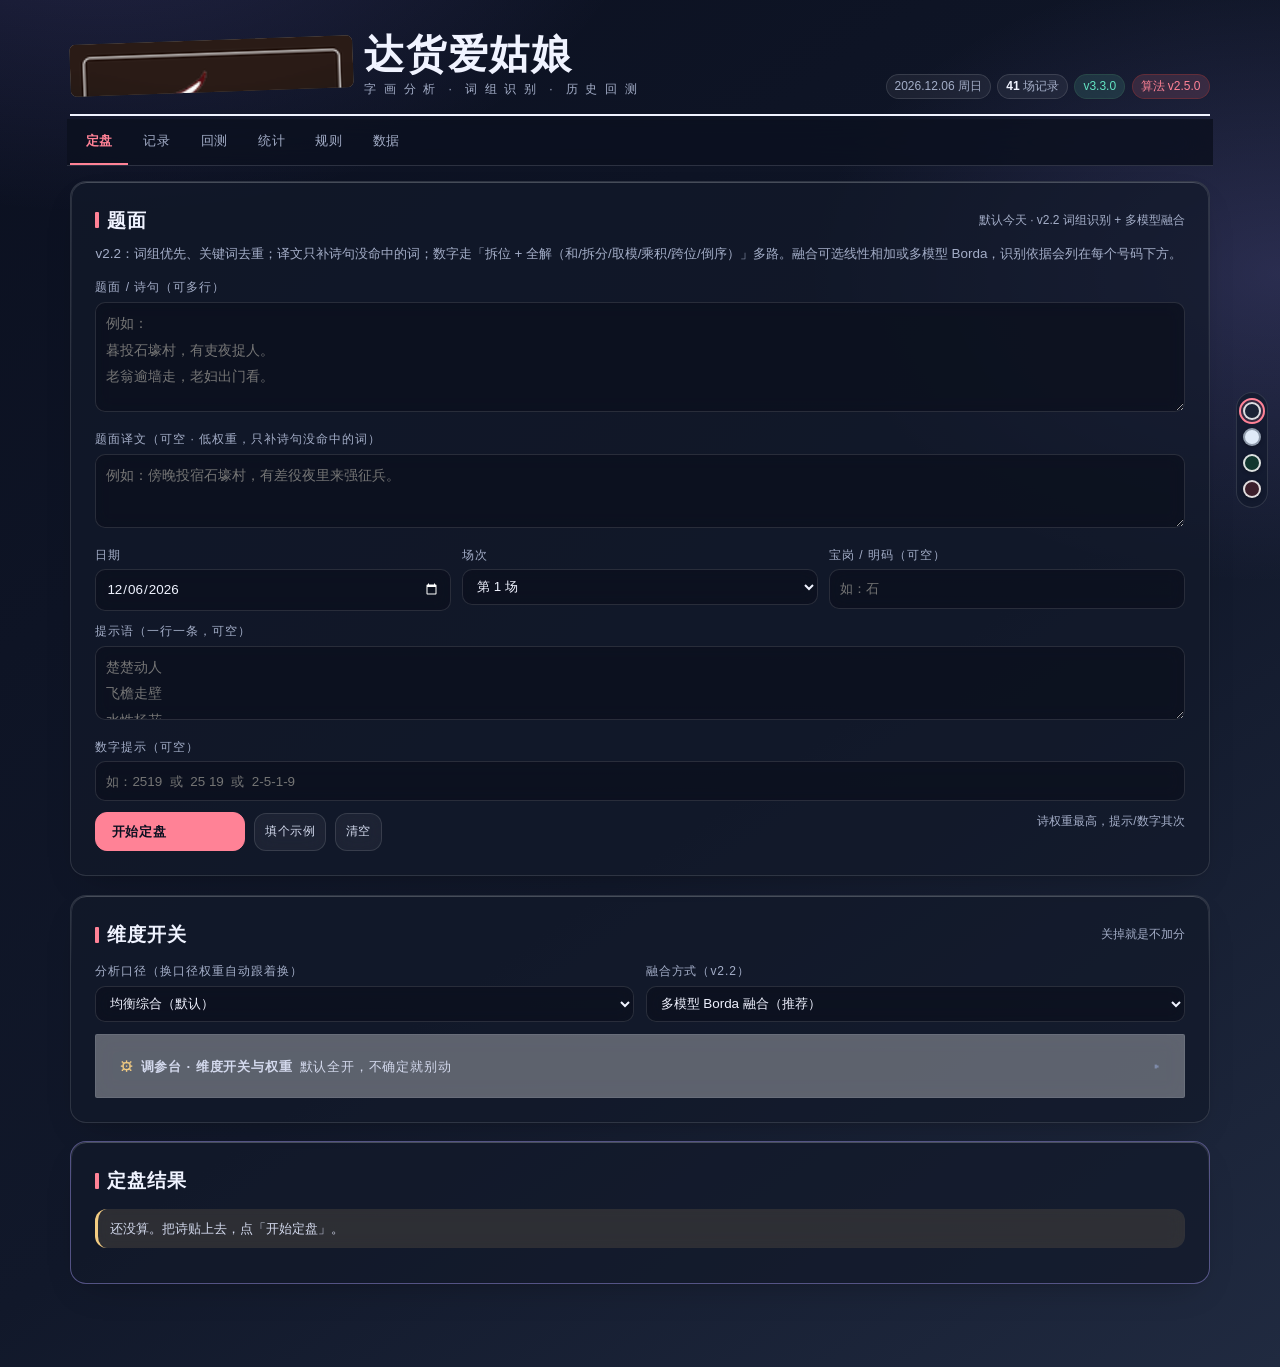
==== commit ee43dedf: "Integrate premium-themes-v2 four-theme system on top of stable page - index.html: remove legacy inli" ====
--- a/www/index.html
+++ b/www/index.html
@@ -63,13 +63,13 @@
 .brand h1{font-family:var(--serif);font-size:var(--fs-hero);margin:0;letter-spacing:.04em;line-height:1.15;font-weight:700;width:100%}
 .brand .sub{font-size:var(--fs-xs);color:var(--ink-3);letter-spacing:.18em;margin-top:.15rem}
 .mh-meta{display:flex;gap:.4rem;flex-wrap:wrap;align-items:center;font-size:var(--fs-xs);color:var(--ink-3)}
-.chip{border:1px solid var(--line);padding:.15rem .5rem;border-radius:2px;background:rgba(255,255,255,.4);white-space:nowrap}
+.chip{border:1px solid var(--line);padding:.15rem .5rem;border-radius:2px;background:var(--glass-chip);white-space:nowrap}
 .chip b{color:var(--ink);font-weight:600}
 .chip.red{border-color:rgba(179,53,43,.35);color:var(--cinnabar);background:var(--cinnabar-soft)}
 .chip.jade{border-color:rgba(61,107,88,.35);color:var(--jade);background:var(--jade-soft)}
 
 /* ---------- 导航 (App底栏风格适配) ---------- */
-.nav{display:flex;gap:0;overflow-x:auto;scrollbar-width:none;border-bottom:1px solid var(--line);position:sticky;top:0;z-index:30;background:rgba(247,242,230,.94);backdrop-filter:blur(8px);-webkit-backdrop-filter:blur(8px);margin:0 -.2rem .9rem;padding:0 .2rem}
+.nav{display:flex;gap:0;overflow-x:auto;scrollbar-width:none;border-bottom:1px solid var(--line);position:sticky;top:0;z-index:30;background:var(--glass-nav);backdrop-filter:blur(8px);-webkit-backdrop-filter:blur(8px);margin:0 -.2rem .9rem;padding:0 .2rem}
 .nav::-webkit-scrollbar{display:none}
 .nav button{appearance:none;background:none;border:0;border-bottom:2px solid transparent;padding:.72rem clamp(.55rem,1.6vw,.95rem);font-size:var(--fs-sm);color:var(--ink-3);cursor:pointer;white-space:nowrap;font-family:var(--sans);transition:color .18s,border-color .18s;letter-spacing:.04em;}
 .nav button:hover{color:var(--ink)}
@@ -259,88 +259,13 @@
 .chart .axis-t{fill:var(--ink-3)}
 .rk .bar{background:var(--grid)}
 .seal{border-radius:6px}
-/* 主题切换球 */
-.themebad{position:fixed;right:8px;top:50%;transform:translateY(-50%);z-index:120;display:flex;flex-direction:column;gap:8px;
-  padding:9px 6px;border-radius:999px;background:var(--glass-card);backdrop-filter:blur(16px) saturate(160%);-webkit-backdrop-filter:blur(16px) saturate(160%);
-  border:1px solid var(--glass-border);box-shadow:0 6px 20px -10px rgba(0,0,0,.4)}
-.themebad button{width:18px;height:18px;border-radius:50%;border:2px solid rgba(255,255,255,.85);cursor:pointer;padding:0;appearance:none;box-shadow:0 1px 4px rgba(0,0,0,.3);transition:transform .15s}
-.themebad button:hover{transform:scale(1.25)}
-.themebad button.on{outline:2px solid var(--cinnabar);outline-offset:2px}
 .card,.chip,.nav,.tw,.stat,.note,details,.chart,input,select,textarea,button.btn{
   transition:background-color .35s ease,border-color .35s ease,color .35s ease,box-shadow .35s ease}
 
-/* ---------- 主题 · 墨玉夜宴 ---------- */
-html[data-theme="night"]{
-  --paper:#141009; --paper-2:#1c1712; --paper-3:#241e16;
-  --ink:#efe6d4; --ink-2:#cfc3ab; --ink-3:#a2967f; --ink-4:#6e6350;
-  --line:rgba(240,230,210,.14); --line-2:rgba(240,230,210,.08);
-  --cinnabar:#e0655a; --gold:#c99b52; --jade:#6fae8f;
-  --cinnabar-soft:rgba(224,101,90,.14); --gold-soft:rgba(201,155,82,.14); --jade-soft:rgba(111,174,143,.13);
-  --glass-card:rgba(30,24,17,.55); --glass-border:rgba(240,230,210,.16); --glass-hi:rgba(255,255,255,.09);
-  --glass-chip:rgba(30,24,17,.5); --glass-input:rgba(20,16,10,.5); --glass-inputfocus:rgba(20,16,10,.72);
-  --glass-ghost:rgba(240,230,210,.08); --glass-tw:rgba(20,16,10,.4); --glass-th:rgba(240,230,210,.09);
-  --glass-trhover:rgba(240,230,210,.09); --glass-stat:rgba(30,24,17,.5); --glass-details:rgba(30,24,17,.45);
-  --glass-chart:rgba(20,16,10,.4); --glass-nav:rgba(20,16,10,.55); --glass-navm:rgba(20,16,10,.62);
-  --glass-navborder:rgba(240,230,210,.12);
-  --blob1:rgba(224,101,90,.12); --blob2:rgba(201,155,82,.13); --blob3:rgba(111,174,143,.09);
-  --g1:rgba(224,101,90,.10); --g2:rgba(201,155,82,.10); --g3:rgba(111,174,143,.07);
-  --grid:rgba(240,230,210,.12);
-}
-/* ---------- 主题 · 霞红琉璃 ---------- */
-html[data-theme="rouge"]{
-  --paper:#190d0b; --paper-2:#22120f; --paper-3:#2c1714;
-  --ink:#f5e6dd; --ink-2:#d4b8ab; --ink-3:#a98d7f; --ink-4:#74584c;
-  --line:rgba(245,230,220,.15); --line-2:rgba(245,230,220,.08);
-  --cinnabar:#e8766a; --gold:#d0a05c; --jade:#74b394;
-  --cinnabar-soft:rgba(232,118,106,.15); --gold-soft:rgba(208,160,92,.13); --jade-soft:rgba(116,179,148,.12);
-  --glass-card:rgba(58,26,22,.5); --glass-border:rgba(255,225,210,.16); --glass-hi:rgba(255,255,255,.1);
-  --glass-chip:rgba(58,26,22,.46); --glass-input:rgba(30,14,12,.55); --glass-inputfocus:rgba(30,14,12,.75);
-  --glass-ghost:rgba(255,225,210,.09); --glass-tw:rgba(30,14,12,.4); --glass-th:rgba(255,225,210,.1);
-  --glass-trhover:rgba(255,225,210,.1); --glass-stat:rgba(58,26,22,.46); --glass-details:rgba(58,26,22,.42);
-  --glass-chart:rgba(30,14,12,.4); --glass-nav:rgba(30,14,12,.55); --glass-navm:rgba(30,14,12,.62);
-  --glass-navborder:rgba(255,225,210,.13);
-  --blob1:rgba(232,118,106,.15); --blob2:rgba(208,160,92,.12); --blob3:rgba(255,120,150,.08);
-  --g1:rgba(232,118,106,.13); --g2:rgba(208,160,92,.10); --g3:rgba(255,120,150,.06);
-  --grid:rgba(245,230,220,.13);
-}
-/* ---------- 主题 · 翡翠琉璃 ---------- */
-html[data-theme="jade"]{
-  --paper:#0e1712; --paper-2:#152019; --paper-3:#1c2a21;
-  --ink:#e4efe4; --ink-2:#bdd0bd; --ink-3:#8ba189; --ink-4:#5c7260;
-  --line:rgba(228,239,228,.14); --line-2:rgba(228,239,228,.08);
-  --cinnabar:#e0655a; --gold:#cfa457; --jade:#5fbe91;
-  --cinnabar-soft:rgba(224,101,90,.13); --gold-soft:rgba(207,164,87,.13); --jade-soft:rgba(95,190,145,.14);
-  --glass-card:rgba(22,44,34,.52); --glass-border:rgba(220,245,230,.15); --glass-hi:rgba(255,255,255,.09);
-  --glass-chip:rgba(22,44,34,.48); --glass-input:rgba(10,20,15,.55); --glass-inputfocus:rgba(10,20,15,.75);
-  --glass-ghost:rgba(220,245,230,.08); --glass-tw:rgba(10,20,15,.4); --glass-th:rgba(220,245,230,.09);
-  --glass-trhover:rgba(220,245,230,.1); --glass-stat:rgba(22,44,34,.48); --glass-details:rgba(22,44,34,.44);
-  --glass-chart:rgba(10,20,15,.4); --glass-nav:rgba(10,20,15,.55); --glass-navm:rgba(10,20,15,.62);
-  --glass-navborder:rgba(220,245,230,.12);
-  --blob1:rgba(95,190,145,.13); --blob2:rgba(207,164,87,.11); --blob3:rgba(80,180,200,.08);
-  --g1:rgba(95,190,145,.10); --g2:rgba(207,164,87,.09); --g3:rgba(80,180,200,.06);
-  --grid:rgba(228,239,228,.12);
-}
-/* ---------- 主题 · 紫霭琉璃 ---------- */
-html[data-theme="violet"]{
-  --paper:#151020; --paper-2:#1d1729; --paper-3:#251d35;
-  --ink:#ece5f5; --ink-2:#c7bcdc; --ink-3:#9a8cb3; --ink-4:#675a80;
-  --line:rgba(236,229,245,.14); --line-2:rgba(236,229,245,.08);
-  --cinnabar:#e8766a; --gold:#cfa0d8; --jade:#7fc2b0;
-  --cinnabar-soft:rgba(232,118,106,.14); --gold-soft:rgba(207,160,216,.13); --jade-soft:rgba(127,194,176,.12);
-  --glass-card:rgba(44,32,72,.5); --glass-border:rgba(230,220,255,.16); --glass-hi:rgba(255,255,255,.1);
-  --glass-chip:rgba(44,32,72,.46); --glass-input:rgba(22,16,34,.55); --glass-inputfocus:rgba(22,16,34,.75);
-  --glass-ghost:rgba(230,220,255,.09); --glass-tw:rgba(22,16,34,.4); --glass-th:rgba(230,220,255,.09);
-  --glass-trhover:rgba(230,220,255,.1); --glass-stat:rgba(44,32,72,.46); --glass-details:rgba(44,32,72,.42);
-  --glass-chart:rgba(22,16,34,.4); --glass-nav:rgba(22,16,34,.55); --glass-navm:rgba(22,16,34,.62);
-  --glass-navborder:rgba(230,220,255,.13);
-  --blob1:rgba(167,120,240,.14); --blob2:rgba(240,120,180,.11); --blob3:rgba(90,140,250,.09);
-  --g1:rgba(167,120,240,.12); --g2:rgba(240,120,180,.09); --g3:rgba(90,140,250,.07);
-  --grid:rgba(236,229,245,.12);
-}
 @supports not ((backdrop-filter:blur(1px)) or (-webkit-backdrop-filter:blur(1px))){
   .card,.chip,.tw,.stat,.rk,details,.chart{background:var(--glass-card)}
   .card,.chip,.tw,.stat,.rk,details,.chart{opacity:1}
-  html:not([data-theme]) .card,html[data-theme=""] .card{background:rgba(255,252,245,.85)}
+  html:not([data-ui-theme]) .card{background:rgba(255,252,245,.85)}
   input[type=text],input[type=number],input[type=date],select,textarea{background:rgba(255,255,255,.9)}
 }
 
@@ -366,6 +291,8 @@
   .switch{min-height:36px}
 }
 </style>
+<link rel="stylesheet" href="./premium-themes-v2.css">
+<script src="./premium-themes-v2.js" defer></script>
 </head>
 <body>
 <div class="app">
@@ -714,34 +641,6 @@
 </div>
 
 <div class="toast" id="toast"></div>
-<script>/* 主题切换器（纯 UI，不碰任何功能） */
-(function(){
-  var THEMES=[
-    ['',          '宣纸玻璃（默认）', 'linear-gradient(135deg,#f7f2e6,#e6dbc4)'],
-    ['night',     '墨玉夜宴',         '#141009'],
-    ['rouge',     '霞红琉璃',         '#190d0b'],
-    ['jade',      '翡翠琉璃',         '#0e1712'],
-    ['violet',    '紫霭琉璃',         '#151020']
-  ];
-  var root=document.documentElement;
-  var saved='';
-  try{saved=localStorage.getItem('sj_theme')||''}catch(e){}
-  root.setAttribute('data-theme',saved);
-  var bar=document.createElement('div');bar.className='themebad';bar.setAttribute('aria-label','主题切换');
-  THEMES.forEach(function(t){
-    var b=document.createElement('button');
-    b.type='button';b.title=t[1];b.style.background=t[2];
-    b.onclick=function(){
-      root.setAttribute('data-theme',t[0]);
-      try{localStorage.setItem('sj_theme',t[0])}catch(e){}
-      [].forEach.call(bar.children,function(c){c.classList.toggle('on',c===b)});
-    };
-    bar.appendChild(b);
-  });
-  function mark(){[].forEach.call(bar.children,function(c,i){c.classList.toggle('on',THEMES[i][0]===root.getAttribute('data-theme'))})}
-  document.body.appendChild(bar);
-  mark();
-})();</script>
 <script>/* ============================================================
    36宝诗鉴 · 核心算法层
    v1.0.2  —  纯前端、PWA 离线支持
--- a/www/premium-themes-v2.css
+++ b/www/premium-themes-v2.css
@@ -0,0 +1,313 @@
+
+/* Action hierarchy: one clear primary action, utility actions grouped after it. */
+#panel-pick .flexbetween { align-items:flex-start; }
+#panel-pick .flexbetween > .btn-row { display:flex; flex-wrap:wrap; align-items:center; gap:.55rem; }
+#btnPick { order:0; min-width:150px; font-weight:700; }
+#btnPickDemo { order:1; }
+#btnClearPick { order:2; }
+#btnPickDemo, #btnClearPick { min-height:38px; }
+#panel-rec > .card:first-child .btn-row { justify-content:flex-start; }
+#btnAddRec { order:0; min-width:140px; }
+#btnUndo { order:1; margin-left:auto; }
+#btnBulk { min-width:140px; }
+#panel-data > .card:first-child .btn-row { display:grid; grid-template-columns:repeat(3,minmax(0,1fr)); gap:.55rem; }
+#panel-data > .card:first-child .btn { min-height:44px; }
+#panel-data > .card:nth-last-child(2) { border-color:color-mix(in srgb,var(--cinnabar) 35%,var(--glass-border)); }
+#btnWipe { color:var(--cinnabar) !important; border-color:color-mix(in srgb,var(--cinnabar) 50%,transparent) !important; }
+#fileIn { width:100%; padding:.55rem .65rem !important; color:var(--ink-2); background:var(--glass-input) !important; border:1px solid var(--line) !important; border-radius:12px !important; }
+#pickResultCard { border-color:color-mix(in srgb,var(--ui-accent) 35%,var(--glass-border)); }
+#pickResultCard .card-t { border-bottom-color:var(--ui-glow); }
+.btn-row .btn { white-space:normal; }
+.btn.ghost { box-shadow:none; }
+@media (max-width:640px) {
+  #panel-pick .flexbetween > .btn-row { display:grid; grid-template-columns:1fr 1fr; width:100%; }
+  #btnPick { grid-column:1 / -1; width:100%; }
+  #panel-pick .flexbetween > span { display:block; margin-top:.4rem; }
+  #btnUndo { margin-left:0; }
+  #panel-data > .card:first-child .btn-row { grid-template-columns:1fr; }
+  #panel-data > .card:first-child .btn { width:100%; }
+}
+
+/* ===== premium-themes-v2 · 四主题液态玻璃系统 =====
+   约定：主题值写在 html[data-ui-theme]，由 premium-themes-v2.js 控制。
+   supplemental vars（--glass-navm/--glass-navborder/--blob/--g/--grid/--shadow）
+   为宿主页面组件所需，随主题成套切换。 */
+
+:root,
+html[data-ui-theme="midnight"] {
+  color-scheme: dark;
+  --paper:#0b1020;
+  --paper-2:#11182a;
+  --paper-3:#202a40;
+  --ink:#f0f3ff;
+  --ink-2:#d3d9ed;
+  --ink-3:#a4aec8;
+  --ink-4:#7e8ba9;
+  --line:rgba(224,232,255,.15);
+  --line-2:rgba(224,232,255,.08);
+  --cinnabar:#ff8296;
+  --cinnabar-soft:rgba(255,130,150,.14);
+  --gold:#f3cc82;
+  --gold-soft:rgba(243,204,130,.12);
+  --jade:#63e3c2;
+  --jade-soft:rgba(99,227,194,.13);
+  --glass-card:rgba(18,26,42,.72);
+  --glass-border:rgba(255,255,255,.12);
+  --glass-hi:rgba(255,255,255,.12);
+  --glass-chip:rgba(255,255,255,.06);
+  --glass-input:rgba(9,14,26,.56);
+  --glass-inputfocus:rgba(12,18,31,.82);
+  --glass-ghost:rgba(255,255,255,.05);
+  --glass-tw:rgba(8,13,24,.46);
+  --glass-th:rgba(255,255,255,.08);
+  --glass-trhover:rgba(157,140,255,.11);
+  --glass-stat:rgba(255,255,255,.05);
+  --glass-details:rgba(255,255,255,.04);
+  --glass-chart:rgba(8,13,26,.42);
+  --glass-nav:rgba(12,17,31,.86);
+  --nav-warm:rgba(160,145,255,.18);
+  --ui-accent:#9b8cff;
+  --ui-accent-2:#5ed6df;
+  --ui-glow:rgba(155,140,255,.18);
+  --ui-shadow:rgba(0,0,0,.24);
+  --r:18px;
+  /* supplemental · 宿主页面组件变量 */
+  --glass-navm:rgba(12,17,31,.9);
+  --glass-navborder:rgba(224,232,255,.14);
+  --blob1:rgba(155,140,255,.14); --blob2:rgba(94,214,223,.12); --blob3:rgba(255,130,150,.08);
+  --g1:rgba(155,140,255,.10);    --g2:rgba(94,214,223,.09);    --g3:rgba(255,130,150,.06);
+  --grid:rgba(224,232,255,.12);
+  --shadow-1:0 1px 2px rgba(0,0,0,.3),0 6px 18px -12px rgba(0,0,0,.5);
+  --shadow-2:0 2px 4px rgba(0,0,0,.35),0 18px 40px -24px rgba(0,0,0,.6);
+}
+
+html[data-ui-theme="pearl"] {
+  color-scheme: light;
+  --paper:#edf3fb;
+  --paper-2:#f8faff;
+  --paper-3:#dfebf8;
+  --ink:#16223d;
+  --ink-2:#364763;
+  --ink-3:#677a96;
+  --ink-4:#8796af;
+  --line:rgba(54,75,112,.16);
+  --line-2:rgba(54,75,112,.09);
+  --cinnabar:#c85672;
+  --cinnabar-soft:rgba(200,86,114,.12);
+  --gold:#a77b32;
+  --gold-soft:rgba(167,123,50,.12);
+  --jade:#258b78;
+  --jade-soft:rgba(37,139,120,.12);
+  --glass-card:rgba(255,255,255,.7);
+  --glass-border:rgba(255,255,255,.9);
+  --glass-hi:rgba(255,255,255,.95);
+  --glass-chip:rgba(255,255,255,.6);
+  --glass-input:rgba(255,255,255,.72);
+  --glass-inputfocus:rgba(255,255,255,.96);
+  --glass-ghost:rgba(255,255,255,.5);
+  --glass-tw:rgba(255,255,255,.48);
+  --glass-th:rgba(225,233,247,.72);
+  --glass-trhover:rgba(112,133,220,.1);
+  --glass-stat:rgba(255,255,255,.58);
+  --glass-details:rgba(255,255,255,.5);
+  --glass-chart:rgba(255,255,255,.6);
+  --glass-nav:rgba(245,248,255,.82);
+  --nav-warm:rgba(115,101,216,.12);
+  --ui-accent:#7365d8;
+  --ui-accent-2:#2b9eaa;
+  --ui-glow:rgba(115,101,216,.16);
+  --ui-shadow:rgba(40,52,77,.12);
+  --r:20px;
+  /* supplemental */
+  --glass-navm:rgba(245,248,255,.9);
+  --glass-navborder:rgba(54,75,112,.14);
+  --blob1:rgba(115,101,216,.12); --blob2:rgba(43,158,170,.10); --blob3:rgba(200,86,114,.08);
+  --g1:rgba(115,101,216,.08);    --g2:rgba(43,158,170,.07);    --g3:rgba(200,86,114,.05);
+  --grid:rgba(54,75,112,.12);
+  --shadow-1:0 1px 2px rgba(40,52,77,.08),0 6px 18px -12px rgba(40,52,77,.25);
+  --shadow-2:0 2px 4px rgba(40,52,77,.1),0 18px 40px -24px rgba(40,52,77,.35);
+}
+
+html[data-ui-theme="jade"] {
+  color-scheme: dark;
+  --paper:#081813;
+  --paper-2:#0f241d;
+  --paper-3:#1b3328;
+  --ink:#ecfff8;
+  --ink-2:#c9e9de;
+  --ink-3:#9fc2b0;
+  --ink-4:#7aa28d;
+  --line:rgba(198,255,228,.14);
+  --line-2:rgba(198,255,228,.08);
+  --cinnabar:#ff9d8b;
+  --cinnabar-soft:rgba(255,157,139,.13);
+  --gold:#e4c47d;
+  --gold-soft:rgba(228,196,125,.12);
+  --jade:#65e5ae;
+  --jade-soft:rgba(101,229,174,.14);
+  --glass-card:rgba(15,38,30,.72);
+  --glass-border:rgba(198,255,228,.16);
+  --glass-hi:rgba(255,255,255,.09);
+  --glass-chip:rgba(220,255,239,.06);
+  --glass-input:rgba(4,18,13,.58);
+  --glass-inputfocus:rgba(6,25,18,.82);
+  --glass-ghost:rgba(220,255,239,.06);
+  --glass-tw:rgba(5,20,14,.46);
+  --glass-th:rgba(220,255,239,.08);
+  --glass-trhover:rgba(101,229,174,.09);
+  --glass-stat:rgba(220,255,239,.05);
+  --glass-details:rgba(220,255,239,.05);
+  --glass-chart:rgba(5,20,14,.42);
+  --glass-nav:rgba(7,25,19,.86);
+  --nav-warm:rgba(101,229,174,.12);
+  --ui-accent:#58d4a0;
+  --ui-accent-2:#73d9cf;
+  --ui-glow:rgba(72,208,147,.18);
+  --ui-shadow:rgba(0,0,0,.25);
+  --r:18px;
+  /* supplemental */
+  --glass-navm:rgba(7,25,19,.9);
+  --glass-navborder:rgba(198,255,228,.13);
+  --blob1:rgba(88,212,160,.14); --blob2:rgba(115,217,207,.11); --blob3:rgba(228,196,125,.09);
+  --g1:rgba(88,212,160,.10);    --g2:rgba(115,217,207,.08);    --g3:rgba(228,196,125,.06);
+  --grid:rgba(198,255,228,.12);
+  --shadow-1:0 1px 2px rgba(0,0,0,.3),0 6px 18px -12px rgba(0,0,0,.5);
+  --shadow-2:0 2px 4px rgba(0,0,0,.35),0 18px 40px -24px rgba(0,0,0,.6);
+}
+
+html[data-ui-theme="rose"] {
+  color-scheme: dark;
+  --paper:#1a101b;
+  --paper-2:#251624;
+  --paper-3:#382038;
+  --ink:#fff0fa;
+  --ink-2:#edd2e5;
+  --ink-3:#c6a5bd;
+  --ink-4:#987a92;
+  --line:rgba(255,224,246,.16);
+  --line-2:rgba(255,224,246,.09);
+  --cinnabar:#ff8faf;
+  --cinnabar-soft:rgba(255,143,175,.15);
+  --gold:#f5cc8a;
+  --gold-soft:rgba(245,204,138,.12);
+  --jade:#75dfc5;
+  --jade-soft:rgba(117,223,197,.12);
+  --glass-card:rgba(48,26,47,.7);
+  --glass-border:rgba(255,224,246,.16);
+  --glass-hi:rgba(255,255,255,.12);
+  --glass-chip:rgba(255,240,250,.07);
+  --glass-input:rgba(24,12,25,.58);
+  --glass-inputfocus:rgba(38,18,38,.82);
+  --glass-ghost:rgba(255,240,250,.07);
+  --glass-tw:rgba(24,12,25,.46);
+  --glass-th:rgba(255,240,250,.08);
+  --glass-trhover:rgba(255,143,175,.1);
+  --glass-stat:rgba(255,240,250,.05);
+  --glass-details:rgba(255,240,250,.05);
+  --glass-chart:rgba(24,12,25,.42);
+  --glass-nav:rgba(30,15,31,.86);
+  --nav-warm:rgba(255,143,175,.12);
+  --ui-accent:#e58bc4;
+  --ui-accent-2:#a797ff;
+  --ui-glow:rgba(229,139,196,.18);
+  --ui-shadow:rgba(0,0,0,.22);
+  --r:18px;
+  /* supplemental */
+  --glass-navm:rgba(30,15,31,.9);
+  --glass-navborder:rgba(255,224,246,.14);
+  --blob1:rgba(229,139,196,.14); --blob2:rgba(167,151,255,.12); --blob3:rgba(245,204,138,.08);
+  --g1:rgba(229,139,196,.10);    --g2:rgba(167,151,255,.08);    --g3:rgba(245,204,138,.06);
+  --grid:rgba(255,224,246,.12);
+  --shadow-1:0 1px 2px rgba(0,0,0,.3),0 6px 18px -12px rgba(0,0,0,.5);
+  --shadow-2:0 2px 4px rgba(0,0,0,.35),0 18px 40px -24px rgba(0,0,0,.6);
+}
+
+html, body {
+  min-height:100%;
+  background:linear-gradient(145deg, var(--paper), var(--paper-2) 58%, var(--paper-3));
+}
+
+body {
+  color:var(--ink);
+  line-height:1.58;
+  background:
+    radial-gradient(850px 540px at 8% -10%, var(--ui-glow), transparent 65%),
+    radial-gradient(760px 500px at 100% 20%, var(--nav-warm), transparent 62%),
+    linear-gradient(145deg, var(--paper), var(--paper-2) 58%, var(--paper-3));
+}
+
+body::before {
+  content:"";
+  position:fixed;
+  inset:0;
+  z-index:-1; /* 衬在内容下，避免盖住正文 */
+  pointer-events:none;
+  background:
+    radial-gradient(380px 380px at 78% 18%, var(--ui-glow), transparent 72%),
+    radial-gradient(440px 440px at 8% 62%, var(--nav-warm), transparent 72%);
+}
+
+.sr-only {
+  position:absolute;
+  width:1px;
+  height:1px;
+  padding:0;
+  margin:-1px;
+  overflow:hidden;
+  clip:rect(0, 0, 0, 0);
+  white-space:nowrap;
+  border:0;
+}
+
+/* ---------- 主题切换器（右侧竖排） ---------- */
+.ui-theme-switcher {
+  position:fixed;
+  right:12px;
+  top:50%;
+  transform:translateY(-50%);
+  z-index:120;
+  display:flex;
+  flex-direction:column;
+  gap:8px;
+  padding:9px 6px;
+  border-radius:999px;
+  background:var(--glass-card);
+  border:1px solid var(--glass-border);
+  box-shadow:0 12px 24px -18px var(--ui-shadow);
+  backdrop-filter:blur(16px) saturate(160%);
+  -webkit-backdrop-filter:blur(16px) saturate(160%);
+}
+
+.ui-theme-switcher button {
+  width:18px;
+  height:18px;
+  border-radius:50%;
+  border:2px solid rgba(255,255,255,.85);
+  cursor:pointer;
+  padding:0;
+  appearance:none;
+  box-shadow:0 1px 4px rgba(0,0,0,.3);
+  transition:transform .15s ease, box-shadow .15s ease, border-color .15s ease;
+}
+
+.ui-theme-switcher button[data-theme="midnight"] { background:#1b2336; }
+.ui-theme-switcher button[data-theme="pearl"]    { background:#dfeaf8; border-color:rgba(26,38,58,.4); }
+.ui-theme-switcher button[data-theme="jade"]     { background:#11372f; }
+.ui-theme-switcher button[data-theme="rose"]     { background:#3c1f2b; }
+
+.ui-theme-switcher button:hover { transform:scale(1.18); }
+
+.ui-theme-switcher button[aria-pressed="true"] {
+  outline:2px solid var(--cinnabar);
+  outline-offset:2px;
+  box-shadow:0 0 0 4px var(--cinnabar-soft);
+}
+
+@media (max-width:640px) {
+  .ui-theme-switcher {
+    right:8px;
+    top:auto;
+    bottom:12px;
+    transform:none;
+  }
+}
